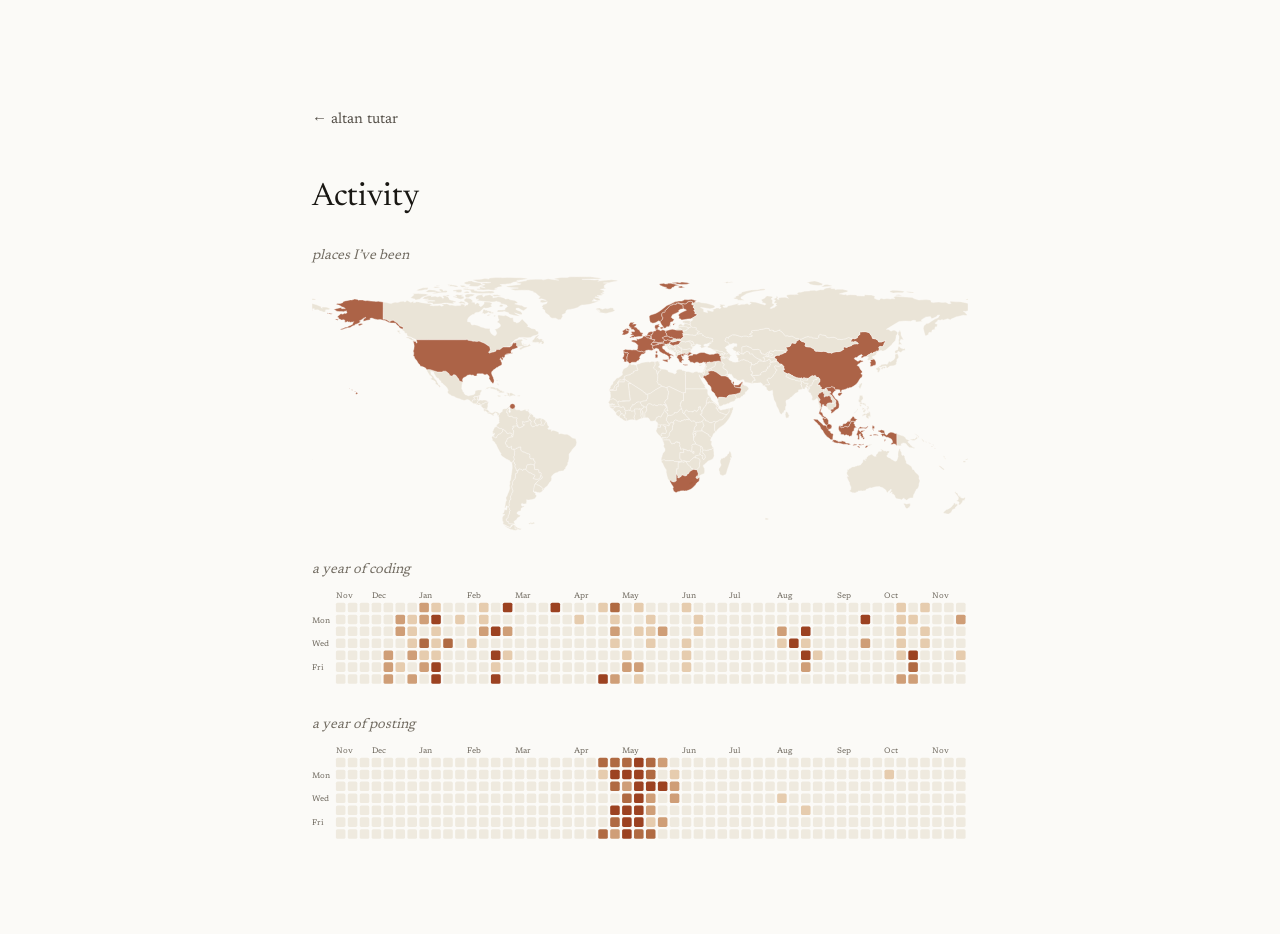
==== activity.html @ 2df8dd48 "Activity refresh" ====
<!doctype html>
<html lang="en">
  <head>
    <meta charset="utf-8" />
    <meta name="viewport" content="width=device-width, initial-scale=1" />

    <title>Activity — Altan Tutar</title>
    <meta name="description" content="Countries Altan Tutar has been to, and a year of coding and posting activity." />

    <link rel="canonical" href="https://altantutar.me/activity.html" />
    <link rel="icon" href="favicon.svg" type="image/svg+xml" />
    <link rel="stylesheet" href="style.css" />
  </head>

  <body>
    <nav class="tabs">
      <a class="home" href="index.html">&#8592; altan tutar</a>
    </nav>

    <h1 class="page-title">Activity</h1>

    <div class="group">
      <h2>places I&rsquo;ve been</h2>
      <!-- WIDGET:map -->
<div class="worldmap"><svg viewBox="0 0 1000 388.9" role="img" aria-label="World map, countries I have visited filled in"><path class="country" d="M670.0 134.3 672.9 135.4 675.0 135.0 675.5 133.7 677.7 133.3 679.3 132.5 679.9 130.2 682.2 129.7 682.6 128.7 683.9 129.5 684.8 129.6 686.3 129.6 688.4 130.2 689.3 130.5 691.3 129.6 692.2 130.1 693.1 128.9 694.8 128.9 695.5 127.4 696.7 126.4 698.2 127.1 697.9 127.9 698.7 128.0 698.5 130.4 699.6 131.3 700.5 130.7 701.8 130.4 703.5 129.2 705.4 129.4 708.3 129.4 708.8 130.2 707.2 130.5 705.7 131.0 702.6 131.3 699.6 131.9 698.0 133.1 698.6 134.3 698.9 135.7 697.5 136.9 697.7 137.9 696.9 138.9 694.3 138.8 695.3 140.7 693.6 141.4 692.4 143.1 692.5 144.7 691.5 145.5 690.4 145.2 688.3 145.6 688.0 146.4 685.9 146.4 684.4 148.0 684.3 150.3 680.7 151.5 678.8 151.2 676.5 151.5 673.7 151.9 669.1 150.5 671.6 148.0 671.4 146.2 669.3 145.7 669.1 143.9 668.2 141.7 669.3 140.2 668.1 139.8 668.9 137.8 670.0 134.3Z"></path><text class="label" x="6" y="381">Afghanistan</text><path class="country" d="M545.4 249.7 546.0 251.7 546.8 253.4 547.5 254.3 548.5 255.8 550.4 255.5 551.3 255.1 552.8 255.5 553.9 253.2 555.7 253.1 557.2 252.6 557.0 253.6 560.4 253.6 560.4 255.3 561.0 256.4 560.6 258.1 560.8 259.8 561.7 260.8 561.5 264.1 563.4 263.9 565.2 263.5 566.4 263.7 566.7 264.6 566.4 265.9 566.9 267.2 566.5 268.2 566.7 269.2 560.9 269.2 560.8 278.0 562.7 280.3 564.5 282.0 559.4 283.1 552.7 282.8 550.7 281.4 539.5 281.5 537.4 280.5 535.6 280.4 533.9 280.9 532.6 281.4 532.3 279.7 532.7 277.2 533.7 274.7 533.8 273.5 534.7 271.0 535.4 269.8 537.0 268.0 537.9 266.8 538.2 264.7 538.0 263.1 537.2 262.2 536.4 260.5 535.8 258.8 536.8 257.1 535.9 254.4 535.4 252.6 534.0 250.8 535.4 249.9 536.2 250.0 537.2 249.6 545.4 249.7ZM534.5 249.1 533.8 249.4 533.1 247.3 534.2 246.1 535.1 245.7 536.1 246.6 535.1 247.2 534.6 247.9 534.5 249.1Z"></path><text class="label" x="6" y="381">Angola</text><path class="country" d="M557.2 117.1 556.8 118.0 557.2 119.2 558.4 119.9 558.3 120.6 557.4 121.0 557.3 121.9 556.0 123.3 555.4 122.5 553.9 121.5 553.7 120.2 553.9 118.3 554.3 117.4 553.6 116.1 554.8 114.8 555.8 115.0 556.3 115.8 557.2 117.1Z"></path><text class="label" x="6" y="381">Albania</text><path class="country v" d="M643.3 166.0 646.0 166.2 648.3 166.3 650.0 166.3 651.9 164.5 654.0 162.7 655.8 161.0 656.3 161.9 656.7 164.1 655.2 164.1 655.0 165.9 654.2 166.9 654.2 168.0 653.4 169.1 653.4 170.3 644.4 169.4 643.4 166.6Z"></path><text class="label" x="6" y="381">United Arab Emirates</text><path class="country" d="M318.1 386.7 315.4 386.8 314.0 385.8 312.3 385.8 309.4 385.8 309.3 379.6 310.4 380.8 311.8 382.9 315.4 384.6 319.3 385.3 318.1 386.7ZM319.5 294.7 321.2 296.7 322.3 294.4 325.4 294.6 331.0 299.7 333.3 300.1 336.6 302.2 339.5 303.2 339.9 304.5 337.2 308.7 340.0 309.4 343.1 309.9 345.3 309.4 347.8 307.3 348.3 304.8 349.6 304.3 351.0 305.9 351.0 308.1 348.6 309.7 346.8 310.8 343.6 313.5 339.9 317.3 339.2 319.5 338.5 322.4 338.5 325.1 337.7 327.5 337.5 329.0 341.0 331.4 340.7 333.3 342.4 334.5 342.3 335.8 339.6 339.4 335.5 340.9 329.9 341.5 326.8 341.2 327.4 342.9 326.9 344.9 327.4 346.3 325.7 347.3 322.9 347.7 320.2 346.7 319.1 347.4 319.5 350.2 321.4 351.0 322.9 350.1 323.7 351.6 321.2 352.4 318.9 354.2 318.5 357.0 317.9 358.4 315.3 358.5 313.1 359.9 312.3 362.0 315.0 364.0 317.7 364.6 316.7 367.0 313.4 368.6 311.6 371.9 309.1 373.0 307.9 374.3 308.8 377.2 310.7 378.8 309.5 378.6 306.9 378.2 300.2 377.8 299.1 376.2 299.1 374.1 297.3 374.3 296.3 373.3 296.1 370.3 298.2 369.1 299.1 367.4 298.8 366.0 300.2 363.6 301.2 359.9 300.9 358.3 302.2 357.7 301.9 356.7 300.6 356.1 301.5 355.0 300.2 353.9 299.6 350.7 300.7 350.2 300.2 346.8 300.9 343.9 301.6 341.4 303.3 340.4 302.4 337.7 302.4 335.2 304.5 333.4 304.5 331.0 306.1 328.3 306.1 325.8 305.3 325.3 304.1 320.5 305.8 317.6 305.5 314.9 306.5 312.4 308.3 309.8 310.3 308.1 309.5 307.0 310.0 306.1 310.0 301.4 313.0 300.1 313.9 297.2 315.9 294.0 319.5 294.7Z"></path><text class="label" x="6" y="381">Argentina</text><path class="country" d="M621.1 119.2 624.9 118.8 625.5 119.5 626.6 120.0 627.5 121.6 626.7 122.5 627.9 123.3 629.1 123.7 629.2 125.6 628.2 125.7 627.0 124.1 625.8 123.7 625.0 122.9 623.3 122.2 621.3 121.5 621.5 120.2 621.1 119.2Z"></path><text class="label" x="6" y="381">Armenia</text><path class="country" d="M691.5 368.4 693.3 369.3 695.9 369.6 695.2 371.4 691.0 371.6 690.9 370.1 691.3 369.0Z"></path><text class="label" x="6" y="381">French Southern and Antarctic Lands</text><path class="country" d="M903.9 346.7 906.6 347.6 908.1 347.2 910.2 346.7 911.9 346.9 912.1 350.2 911.2 351.1 910.9 353.4 909.9 352.6 908.0 354.6 905.7 354.3 904.0 351.9 903.6 350.1 902.0 347.7 902.1 346.4 903.9 346.7ZM898.8 271.6 899.8 273.8 901.6 272.7 902.5 273.9 903.8 275.0 903.5 276.2 904.1 278.6 904.5 280.0 906.0 282.7 905.7 284.1 906.6 286.0 909.6 287.5 911.6 288.8 913.5 290.0 914.7 292.4 915.8 295.4 916.9 294.8 918.0 296.0 919.2 298.5 921.1 300.2 922.4 301.3 924.6 303.5 925.4 305.8 925.4 307.3 925.3 309.1 926.6 311.4 926.4 313.9 925.9 315.2 925.2 317.6 925.2 319.2 924.7 321.2 923.5 323.8 921.4 325.1 920.4 327.3 919.5 328.6 918.7 331.0 917.6 332.4 916.9 334.5 916.5 336.4 916.7 337.3 915.1 338.3 912.0 338.4 909.4 339.5 908.1 340.6 906.4 341.8 904.1 340.5 902.4 340.1 902.9 338.6 901.3 339.1 898.9 341.1 896.5 340.4 894.9 340.0 893.4 339.8 890.7 339.0 888.9 337.2 888.4 335.1 887.7 333.7 886.3 332.6 883.7 332.3 884.6 330.9 883.9 328.9 882.6 330.8 880.1 331.3 881.5 329.8 882.0 328.1 883.0 326.8 882.8 324.7 880.5 327.1 878.8 328.1 877.7 330.3 875.6 329.1 875.7 327.6 873.9 325.6 872.5 324.6 869.4 322.3 867.5 322.2 864.8 320.8 859.8 321.1 856.2 322.1 853.1 323.0 850.4 322.8 847.5 324.3 845.1 324.9 844.5 326.4 843.5 327.5 841.1 327.5 839.4 327.8 836.9 327.3 834.9 327.6 833.0 327.7 831.4 329.2 830.6 329.1 829.2 329.9 827.8 330.7 825.8 330.6 824.0 330.6 821.0 328.9 819.5 328.3 819.6 326.7 821.0 326.4 821.3 324.7 821.7 322.8 821.4 321.2 819.9 318.3 819.4 316.8 819.6 315.2 818.4 313.4 818.4 312.6 817.1 311.4 816.8 309.3 815.2 307.1 814.8 305.9 816.1 307.1 815.1 304.5 816.5 305.3 817.3 306.4 817.3 305.0 815.9 302.8 815.6 301.9 815.0 301.1 815.3 299.5 816.2 297.4 815.9 295.8 817.1 293.8 817.3 295.9 818.5 294.0 820.7 293.1 822.1 291.9 824.2 290.8 825.5 290.6 826.2 291.0 828.4 289.9 830.1 289.6 831.3 288.8 832.8 288.8 835.7 288.0 837.2 286.8 837.9 285.3 839.6 283.9 839.7 282.8 839.8 281.3 841.7 278.9 842.9 281.3 844.1 280.8 843.1 279.4 843.9 278.1 845.2 278.7 845.5 276.6 847.0 275.2 847.7 274.1 849.1 273.6 849.1 272.9 850.3 273.2 851.6 272.1 853.0 271.7 855.0 273.0 856.6 274.6 858.3 274.7 860.1 274.9 859.5 273.4 860.8 271.2 862.1 270.4 862.8 268.2 864.5 267.2 865.9 267.5 868.3 267.0 868.2 265.6 866.2 264.7 867.7 264.3 869.5 264.9 871.0 266.1 873.3 266.8 874.1 266.5 875.8 267.4 877.5 266.6 878.5 266.8 880.4 267.7 879.7 269.1 878.6 270.3 877.7 270.4 878.0 271.5 877.2 272.9 876.2 274.2 876.4 275.0 878.6 276.5 880.7 277.4 882.2 278.4 884.2 280.0 885.0 280.0 886.4 280.7 886.8 281.6 889.5 282.5 891.3 281.6 891.9 280.1 892.4 278.9 892.8 277.3 893.6 275.1 893.2 273.8 893.4 273.0 893.1 271.4 893.5 269.3 893.6 267.8 894.2 266.3 894.8 264.8 894.8 264.0 895.9 263.0 896.7 264.3 896.9 266.1 897.7 267.6 898.7 269.0 898.9 270.6 898.8 271.6Z"></path><text class="label" x="6" y="381">Australia</text><path class="country v" d="M547.2 99.7 547.0 100.8 545.4 100.8 545.0 103.2 542.0 103.7 540.6 104.4 538.4 104.1 534.4 103.4 533.8 102.5 531.0 102.9 529.0 103.1 527.6 103.0 526.3 102.5 526.7 101.3 527.5 101.2 528.9 101.9 529.3 101.2 531.7 101.3 533.7 100.8 535.1 100.9 535.9 101.5 535.8 99.2 536.8 98.8 537.8 97.6 539.8 98.5 541.4 97.3 542.4 97.1 544.5 98.0 545.8 97.8 547.1 98.3 547.2 99.7Z"></path><text class="label" x="6" y="381">Austria</text><path class="country" d="M625.0 122.9 625.8 123.7 627.1 123.7 628.2 125.7 626.3 125.4 624.9 124.1 624.4 123.0ZM631.6 118.8 632.8 119.0 633.3 118.3 635.0 117.2 636.4 118.7 637.8 120.6 639.1 120.8 640.0 121.5 637.7 121.7 637.2 123.9 636.7 124.9 635.7 125.5 635.8 126.9 633.4 125.6 634.3 124.2 633.5 123.4 632.5 123.6 629.2 125.6 629.1 123.7 627.9 123.3 626.7 122.5 627.5 121.6 626.0 120.7 625.5 119.5 624.9 118.8 627.7 119.1 629.2 119.3 628.2 117.4 628.9 117.1 629.7 117.2 631.6 118.8Z"></path><text class="label" x="6" y="381">Azerbaijan</text><path class="country" d="M581.5 245.8 581.3 242.5 580.6 241.2 582.3 241.4 583.2 239.9 584.6 240.0 584.8 241.1 585.4 242.7 583.7 244.7 582.6 245.7 581.5 245.8Z"></path><text class="label" x="6" y="381">Burundi</text><path class="country v" d="M509.2 90.7 511.2 90.9 513.8 90.3 515.6 91.6 517.1 92.2 516.8 94.1 516.1 94.2 515.8 95.8 513.3 94.5 511.9 94.7 510.0 93.4 508.7 92.3 507.4 92.2 507.0 91.3 509.2 90.7Z"></path><text class="label" x="6" y="381">Belgium</text><path class="country" d="M507.5 216.0 505.2 216.3 504.5 214.4 504.6 208.0 504.0 206.0 503.0 205.1 502.1 204.3 502.5 202.8 503.5 202.5 504.0 201.3 505.4 201.0 506.0 200.2 506.9 199.4 507.9 199.4 510.0 200.9 509.9 201.9 510.5 203.5 510.0 204.6 510.3 205.4 508.9 207.1 508.1 208.0 507.6 209.7 507.6 211.5 507.5 216.0Z"></path><text class="label" x="6" y="381">Benin</text><path class="country" d="M492.1 206.6 490.2 205.8 488.9 205.9 488.0 206.6 486.7 206.1 486.2 205.1 485.0 204.5 484.8 202.9 485.6 201.7 485.5 200.8 487.7 198.5 488.1 196.6 488.9 195.9 490.2 196.3 491.4 195.7 491.8 195.0 493.9 193.8 494.4 192.9 497.0 191.7 498.6 191.3 501.0 191.9 500.8 193.2 501.2 194.5 502.8 196.3 502.8 197.6 506.0 198.3 506.0 200.2 505.4 201.0 504.0 201.3 503.5 202.5 502.5 202.8 500.1 202.7 498.8 202.5 497.9 203.0 496.7 202.8 491.8 202.9 491.8 204.5 492.1 206.6Z"></path><text class="label" x="6" y="381">Burkina Faso</text><path class="country" d="M757.4 172.1 757.4 174.1 756.4 173.7 756.6 175.9 755.8 174.5 755.6 173.1 755.1 171.7 753.9 170.1 751.4 170.0 751.6 171.1 750.8 172.7 749.6 172.1 748.4 172.3 747.3 172.1 746.9 169.8 745.9 167.7 746.4 166.0 744.7 165.3 745.3 164.3 747.0 163.2 745.0 161.8 746.0 159.9 748.2 161.1 749.5 161.2 749.8 163.1 752.4 163.5 755.0 163.5 756.6 164.0 755.3 166.3 754.1 166.5 753.2 168.1 754.7 169.5 755.2 167.7 756.0 167.7 757.4 172.1Z"></path><text class="label" x="6" y="381">Bangladesh</text><path class="country" d="M562.9 110.5 563.7 111.6 564.8 111.4 566.9 111.8 571.0 112.0 572.4 111.3 575.7 110.6 577.7 111.6 579.3 111.9 577.9 113.1 576.9 115.1 577.8 116.6 575.4 116.3 572.5 117.2 572.5 118.5 570.0 118.8 568.0 117.8 565.8 118.6 563.8 118.5 563.6 116.7 562.2 115.8 562.3 115.1 562.8 114.2 563.9 113.3 562.5 112.1 562.3 111.1Z"></path><text class="label" x="6" y="381">Bulgaria</text><path class="country" d="M284.6 167.3 283.2 165.9 282.2 165.1 282.8 163.3 283.6 163.4 284.6 165.7 284.6 167.3ZM283.8 159.5 280.8 159.9 280.6 158.9 281.9 158.7 283.8 158.8 283.8 159.5ZM286.1 159.5 285.6 161.5 285.2 159.6 283.9 158.5 286.1 159.5Z"></path><text class="label" x="6" y="381">The Bahamas</text><path class="country" d="M552.8 108.7 553.8 108.7 553.1 109.9 554.4 111.0 554.0 112.3 552.9 112.7 552.0 113.3 551.6 114.9 549.1 113.8 548.0 112.7 547.0 112.0 545.7 111.0 545.1 110.1 543.8 108.8 544.3 107.7 545.3 108.3 547.2 107.7 549.6 108.1 551.5 108.1 552.8 108.7Z"></path><text class="label" x="6" y="381">Bosnia and Herzegovina</text><path class="country" d="M565.2 83.6 567.9 83.6 570.9 82.6 571.6 81.0 573.9 80.1 573.6 78.8 575.3 78.4 578.3 77.3 581.2 78.0 583.0 78.4 585.8 79.0 586.0 80.3 585.4 81.1 587.2 82.9 588.3 83.4 590.0 84.4 590.8 85.1 589.7 85.7 587.5 85.6 587.6 86.8 588.3 88.6 585.9 88.8 585.1 89.4 584.9 90.8 583.8 90.5 581.3 90.6 580.5 90.0 579.5 90.5 578.4 90.1 576.3 90.0 573.2 89.4 570.4 89.1 568.2 89.2 566.7 90.0 565.4 90.1 565.3 88.8 564.4 87.5 566.1 87.0 566.1 85.9 565.4 84.8 565.2 83.6Z"></path><text class="label" x="6" y="381">Belarus</text><path class="country" d="M252.4 183.9 253.2 183.7 254.2 182.0 255.3 182.4 255.2 183.1 254.8 184.3 254.7 185.8 254.6 187.4 254.0 188.2 253.0 189.2 252.1 189.2 252.4 186.1 252.4 183.9Z"></path><text class="label" x="6" y="381">Belize</text><path class="country" d="M325.4 294.6 322.3 294.4 321.2 296.7 319.5 294.7 315.9 294.0 313.6 296.5 311.6 296.9 310.5 293.0 309.0 289.9 309.9 287.2 308.4 286.1 308.1 284.1 306.7 282.2 308.4 279.2 307.3 276.8 307.9 275.9 307.4 274.9 308.5 273.5 308.5 271.1 308.7 269.2 309.3 268.2 306.9 263.8 308.9 264.0 310.4 263.9 311.0 263.1 313.4 262.0 314.9 260.9 318.5 260.5 318.2 262.5 318.6 263.6 318.3 265.5 321.3 268.0 324.5 268.4 325.5 269.5 327.4 270.0 328.6 270.8 330.3 270.8 331.9 271.6 332.1 273.2 332.6 274.0 332.6 275.2 331.8 275.3 332.9 278.5 338.2 278.6 337.8 280.2 338.1 281.3 339.6 282.1 340.3 283.8 339.8 286.0 339.0 287.2 339.3 288.8 338.4 289.4 338.4 288.5 335.8 287.1 333.2 287.1 328.4 287.9 327.0 290.3 327.0 291.8 325.9 295.1Z"></path><text class="label" x="6" y="381">Bolivia</text><path class="country" d="M339.9 317.3 343.6 313.5 346.8 310.8 348.6 309.7 351.0 308.1 351.0 305.9 349.6 304.3 348.3 304.8 348.8 303.2 349.2 301.6 349.2 300.1 348.2 299.6 347.1 300.0 346.1 299.9 345.8 298.8 345.5 296.3 345.0 295.4 343.1 294.7 342.0 295.2 339.1 294.7 339.2 290.9 338.4 289.4 339.3 288.8 339.0 287.2 339.8 286.0 340.3 283.8 339.6 282.1 338.1 281.3 337.8 280.2 338.2 278.6 332.9 278.5 331.8 275.3 332.6 275.2 332.6 274.0 332.1 273.2 331.9 271.6 330.3 270.8 328.6 270.8 327.4 270.0 325.5 269.5 324.5 268.4 321.3 268.0 318.3 265.5 318.6 263.6 318.2 262.5 318.5 260.5 314.9 260.9 313.4 262.0 311.0 263.1 310.4 263.9 308.9 264.0 306.9 263.8 305.3 264.2 304.0 263.9 304.2 259.7 301.9 261.3 299.5 261.3 298.4 259.8 296.6 259.6 297.2 258.4 295.6 256.7 294.5 254.2 295.2 253.7 295.2 252.6 296.9 251.8 296.6 250.3 297.3 249.3 297.5 248.0 300.7 246.1 303.0 245.6 305.9 245.3 307.1 237.7 307.2 236.5 306.7 234.9 305.5 233.9 305.5 231.8 307.1 231.4 307.7 230.6 306.1 230.3 306.1 228.6 311.5 228.6 312.4 227.7 313.2 228.6 313.7 230.2 315.8 231.3 317.9 231.1 318.5 230.3 320.5 229.6 321.7 229.2 322.0 228.0 324.0 227.2 321.5 226.4 321.1 224.7 321.2 222.8 320.0 222.1 322.5 222.2 324.7 222.9 325.5 222.2 327.5 221.8 330.6 220.7 331.7 219.7 331.3 218.9 332.7 218.8 333.0 220.6 334.0 221.1 334.6 222.3 333.8 223.3 333.4 225.7 334.1 227.1 334.3 228.4 336.0 229.7 337.4 229.8 338.6 229.2 339.8 228.7 340.7 227.9 342.3 228.2 344.5 228.3 344.2 227.2 344.5 226.4 345.6 226.6 347.0 226.3 348.5 226.9 349.8 227.5 350.6 226.7 351.6 227.6 352.9 227.4 354.0 226.4 354.9 224.3 356.5 221.8 357.5 221.7 358.1 223.2 359.7 228.1 361.2 228.5 361.3 230.4 359.2 232.7 360.0 233.6 364.9 234.0 365.0 236.8 367.2 235.0 370.6 236.0 375.3 237.7 376.6 239.3 376.2 240.8 379.4 240.0 384.8 241.4 388.9 241.3 393.1 243.6 396.6 246.7 398.7 247.5 401.1 247.6 402.1 248.5 403.1 252.1 403.5 253.7 402.4 258.3 401.0 260.1 397.1 264.0 395.3 267.1 393.3 269.6 391.8 271.7 392.0 276.9 391.2 281.1 390.9 283.0 390.0 284.1 389.6 287.8 386.7 291.4 386.3 294.3 384.0 295.5 383.4 297.1 380.3 297.1 376.0 298.2 374.0 299.4 370.9 300.3 367.6 302.5 365.3 305.2 364.9 307.3 365.3 308.8 364.8 311.6 364.2 313.0 362.3 314.5 359.2 319.4 356.7 321.6 354.8 322.9 353.6 325.6 351.7 327.1 351.0 325.6 352.2 324.3 350.6 322.4 348.4 320.8 345.6 319.0 344.5 319.1 341.7 317.0 339.9 317.3Z"></path><text class="label" x="6" y="381">Brazil</text><path class="country" d="M817.2 220.8 818.3 219.7 820.7 218.2 820.6 219.6 820.4 221.3 819.1 221.3 818.5 222.2 817.2 220.8Z"></path><text class="label" x="6" y="381">Brunei</text><path class="country" d="M754.7 156.2 755.8 157.1 755.6 158.8 753.4 158.9 751.0 158.7 749.3 159.1 746.8 158.1 748.5 155.4 750.0 154.7 752.0 155.4 753.5 155.4 754.7 156.2Z"></path><text class="label" x="6" y="381">Bhutan</text><path class="country" d="M571.2 284.8 572.7 286.9 575.8 290.0 577.0 290.3 577.0 291.3 577.8 293.0 580.0 293.5 581.8 294.7 577.8 296.8 575.3 298.8 574.4 300.7 573.6 301.7 572.1 301.9 571.6 303.3 571.3 304.1 569.5 304.8 567.3 304.6 565.9 303.9 564.8 303.5 563.4 304.2 562.7 305.5 561.4 306.3 560.0 307.6 558.0 307.9 557.4 306.9 557.7 305.2 556.0 302.6 555.3 302.1 555.3 294.0 558.0 293.9 558.1 284.0 560.2 284.0 564.4 283.0 565.5 284.1 567.3 283.0 568.1 283.0 569.7 282.4 571.2 284.8Z"></path><text class="label" x="6" y="381">Botswana</text><path class="country" d="M542.4 212.7 544.7 212.5 545.3 211.8 546.4 212.5 549.9 211.4 551.1 210.3 552.5 209.4 552.3 208.4 553.0 208.1 555.7 208.3 558.3 207.0 560.3 204.0 561.8 202.9 563.5 202.4 563.8 203.6 565.4 205.3 565.4 206.4 565.0 207.6 565.2 208.5 566.1 209.3 568.2 210.5 569.8 211.6 569.8 212.5 571.7 214.0 572.8 215.2 573.5 216.8 575.6 217.9 576.0 218.8 575.1 219.1 573.3 219.0 571.3 218.7 570.2 219.0 568.9 219.7 567.8 219.1 564.7 220.5 563.4 220.3 562.2 222.1 560.2 221.6 558.1 221.3 556.4 220.3 554.1 219.4 552.6 220.3 551.5 221.7 551.3 223.6 549.5 223.5 547.6 223.0 545.9 224.5 544.5 227.0 544.2 226.2 544.1 225.0 542.8 224.1 541.8 222.6 541.5 221.6 540.2 220.2 540.4 219.4 540.2 218.2 540.4 216.0 542.4 212.7Z"></path><text class="label" x="6" y="381">Central African Republic</text><path class="country" d="M323.2 104.0 325.2 104.4 327.7 104.3 326.4 105.5 325.3 105.6 321.8 104.5 321.1 103.5 322.2 102.7 323.2 104.0ZM328.3 96.9 327.0 97.0 323.4 96.1 320.8 94.8 321.7 94.6 325.4 95.3 328.2 96.4ZM156.9 98.6 155.5 99.0 151.0 97.7 150.1 96.7 147.6 95.8 147.1 95.0 144.3 94.5 143.2 92.9 146.4 92.9 148.1 93.3 150.7 93.6 151.6 94.6 153.0 95.9 155.8 97.1 156.9 98.6ZM344.1 92.5 342.2 95.0 344.0 94.0 345.9 94.6 344.9 95.6 347.4 96.4 348.7 95.7 351.5 96.5 350.6 98.6 352.5 98.1 352.9 99.6 353.8 101.3 352.6 103.7 351.3 103.8 349.5 103.3 350.1 101.0 349.3 100.7 346.1 103.1 344.5 103.0 346.4 101.7 343.7 101.0 340.8 101.2 335.4 101.1 334.9 100.3 336.7 99.3 335.5 98.5 337.8 96.9 340.7 92.5 342.4 90.9 344.8 89.9 346.1 90.0 345.6 90.8 344.1 92.5ZM131.4 83.2 134.0 83.0 133.2 86.2 135.6 88.4 134.5 88.4 132.8 87.1 131.8 85.8 130.4 85.0 129.9 83.7 130.1 82.9 131.4 83.2ZM279.8 60.7 278.7 62.1 277.5 61.9 276.8 61.1 278.0 60.0 279.1 60.1 279.8 60.7ZM272.5 59.1 269.3 60.7 267.3 60.6 266.7 59.9 268.7 58.6 272.6 58.6ZM263.4 51.0 264.0 52.2 265.4 51.7 267.0 52.5 270.0 53.4 273.2 54.3 273.5 55.6 275.5 55.4 277.5 56.3 275.0 57.2 270.7 56.5 269.1 55.3 266.4 56.8 262.4 58.2 261.5 56.6 257.7 56.8 260.1 55.5 260.5 53.3 261.4 50.7 263.4 51.0ZM289.3 46.8 286.1 46.9 285.5 45.6 286.6 44.0 289.2 43.6 291.3 44.4 291.4 45.6 289.3 46.8ZM234.3 41.4 232.6 42.3 228.8 41.5 226.6 41.8 222.8 40.6 225.2 39.7 227.2 38.5 230.1 39.3 231.8 39.8 232.6 40.3 234.3 41.4ZM248.5 40.3 248.5 43.1 252.2 40.9 255.5 42.7 254.7 44.8 257.4 46.7 260.3 44.7 262.3 42.3 262.4 39.2 266.4 39.4 270.5 39.8 274.2 41.2 274.4 42.6 272.3 44.1 274.3 45.6 273.9 46.9 268.5 48.9 264.6 49.3 261.8 48.5 260.9 49.8 258.2 52.2 257.4 53.4 254.2 55.3 250.2 55.5 248.0 56.6 247.9 58.4 244.6 58.8 241.2 61.0 238.2 64.2 237.1 66.4 237.0 69.6 241.1 70.1 242.3 72.7 243.6 74.8 247.5 74.2 252.7 75.4 255.4 76.5 257.4 77.8 260.9 78.5 263.9 79.7 268.4 79.9 271.5 80.1 271.0 82.6 271.9 85.3 273.9 88.5 278.0 91.1 280.2 90.2 281.7 87.3 280.2 82.9 278.3 81.5 282.7 80.2 285.8 78.2 287.4 76.3 287.2 74.4 285.3 72.1 281.9 70.0 285.2 67.1 284.0 64.6 283.0 60.2 285.0 59.6 289.7 60.3 292.6 60.6 294.9 59.9 297.5 60.8 300.9 62.4 301.7 63.5 306.7 63.7 306.6 66.1 307.5 69.6 310.1 70.0 312.1 71.6 316.1 70.1 318.8 67.0 320.6 65.7 322.8 68.2 326.4 71.8 329.5 75.1 328.3 76.8 332.0 78.4 334.5 80.0 339.0 80.7 340.7 81.6 341.8 83.9 344.0 84.3 345.1 85.4 345.3 88.5 343.3 89.5 341.3 90.5 336.7 91.5 333.2 93.8 328.5 94.2 322.6 93.6 318.4 93.6 315.6 93.8 313.2 95.8 309.7 97.0 305.7 100.7 302.5 103.3 304.8 102.8 309.3 99.2 315.1 96.9 319.3 96.6 321.7 97.9 319.1 99.8 320.0 102.8 320.9 104.9 324.5 106.3 329.1 105.9 331.9 102.8 332.1 104.8 333.9 105.8 330.4 107.6 324.3 109.3 321.5 110.4 318.4 112.4 316.3 112.2 316.2 109.8 321.0 107.5 316.6 107.6 313.5 108.0 311.7 106.4 311.7 102.6 310.5 101.8 308.6 102.3 307.7 101.5 305.6 103.6 304.7 105.8 303.7 107.1 302.5 107.5 301.7 107.6 296.3 108.3 292.0 108.3 290.8 108.8 287.8 110.8 286.6 112.1 284.1 112.1 281.3 112.2 280.1 112.6 280.8 114.0 277.1 115.7 274.2 116.1 271.0 117.6 269.4 117.1 269.7 115.5 271.0 113.9 271.8 112.3 271.3 109.9 270.7 107.4 267.8 106.1 267.7 105.2 267.0 105.2 266.3 104.1 265.0 104.3 264.2 103.1 262.1 102.2 259.8 101.2 257.1 100.2 254.5 99.2 252.0 99.9 251.1 100.0 247.7 99.3 245.4 99.6 242.8 98.8 239.9 98.3 238.0 98.1 237.1 97.7 236.6 96.1 235.7 96.2 235.7 97.2 229.9 97.2 220.4 97.2 211.0 97.2 202.6 97.2 194.3 97.2 186.1 97.2 177.6 97.2 174.9 97.2 166.7 97.2 158.8 97.2 153.0 94.5 151.0 93.3 146.0 92.1 144.5 89.7 144.9 88.0 141.3 86.8 140.8 84.6 137.5 82.5 137.4 81.1 138.9 79.8 138.9 78.0 134.1 76.2 131.3 73.1 129.6 71.1 127.0 69.8 125.2 68.7 123.7 67.3 120.9 68.2 118.2 69.7 115.7 67.9 113.8 66.7 111.1 65.9 108.3 65.8 108.4 50.0 108.4 39.7 113.6 40.4 117.9 41.7 120.8 42.0 123.3 40.8 126.6 39.9 130.8 40.3 134.9 39.0 139.5 38.4 141.4 39.5 143.4 38.9 144.1 37.5 146.0 37.8 150.7 40.3 154.4 38.4 154.8 40.6 158.2 40.1 159.2 39.3 162.6 39.5 166.8 40.6 173.3 41.6 177.1 42.1 179.9 41.9 183.6 43.3 179.7 44.7 184.7 45.3 192.2 45.0 194.6 44.5 197.6 46.2 200.6 44.8 197.7 43.6 199.5 42.6 202.9 42.5 205.1 42.2 207.4 42.9 210.2 44.4 213.3 44.2 218.2 45.4 222.5 45.0 226.5 45.1 226.2 43.3 228.7 42.8 233.0 43.8 233.0 46.4 234.8 44.2 237.0 44.3 238.2 41.5 235.3 39.8 232.0 38.6 232.2 35.6 235.5 33.6 239.2 34.0 242.0 35.2 245.8 38.4 243.3 39.7 248.5 40.3ZM182.9 30.2 181.5 31.5 187.7 30.7 191.5 32.1 194.7 30.7 197.2 31.6 199.5 34.3 200.9 33.2 198.9 30.3 201.3 29.9 204.1 30.3 207.2 31.5 209.0 34.2 209.8 36.1 214.5 37.5 219.5 38.8 219.2 40.0 214.6 40.3 216.4 41.3 215.5 42.4 210.4 41.9 205.7 41.2 202.4 41.3 197.2 42.3 190.2 42.7 185.2 43.0 183.7 41.6 179.9 40.9 177.5 41.2 174.1 39.0 175.9 38.7 180.2 38.2 184.1 38.4 187.7 37.9 182.4 37.2 176.4 37.4 172.5 37.4 171.0 36.4 177.5 35.3 173.2 35.3 168.3 34.6 170.7 32.5 172.6 31.4 180.0 29.7 182.9 30.2ZM209.7 29.4 207.3 31.2 202.9 29.3 203.9 28.9 207.6 28.8 209.7 29.4ZM287.9 30.3 288.2 31.0 285.2 31.0 282.2 30.9 279.2 31.3 278.4 31.1 275.3 29.6 275.5 28.6 276.8 28.4 283.2 28.7 287.9 30.3ZM259.5 30.1 261.7 31.9 264.3 29.6 271.3 28.5 276.1 31.3 275.7 33.2 281.2 32.4 283.8 31.3 290.0 32.7 293.8 34.0 294.2 35.2 299.3 34.6 302.2 36.3 308.9 37.4 311.3 38.6 314.0 41.2 308.9 42.4 315.4 44.3 319.8 44.9 323.8 47.4 328.2 47.6 327.3 49.6 322.4 52.8 319.0 51.6 314.7 48.9 311.1 49.3 310.7 50.9 313.6 52.5 317.4 53.8 318.6 54.5 320.4 57.2 319.4 59.2 315.9 58.5 308.9 56.3 312.9 58.7 315.8 60.3 316.2 61.3 308.7 60.2 302.7 58.6 299.3 57.2 300.3 56.4 296.2 55.0 292.1 53.7 292.2 54.5 284.1 54.9 281.8 54.0 283.6 51.9 288.8 51.9 294.6 51.5 293.6 50.5 294.6 49.1 298.2 46.4 297.4 45.2 296.4 44.3 292.1 42.9 286.5 42.0 288.3 41.3 285.3 39.5 282.9 39.4 280.7 38.4 279.2 39.2 274.2 39.6 264.0 39.0 258.2 38.2 253.7 37.7 251.4 36.8 254.3 35.5 250.3 35.5 249.4 32.7 251.6 30.2 254.4 29.1 261.6 28.3 259.5 30.1ZM221.2 28.2 224.5 28.8 229.5 28.4 230.2 29.3 227.6 30.6 231.8 31.8 231.3 34.3 226.8 35.4 224.1 35.1 222.2 34.1 215.3 31.9 215.3 31.0 221.0 31.4 217.9 29.6 221.2 28.2ZM241.1 31.2 238.1 33.3 235.0 33.2 233.2 30.7 233.3 29.3 234.7 28.2 237.5 27.4 243.3 27.5 248.6 28.2 244.4 30.7 241.1 31.2ZM165.4 35.0 158.1 36.4 156.6 35.2 150.2 33.7 151.4 32.5 153.3 30.5 155.7 28.7 153.0 27.0 162.4 26.5 166.4 27.1 173.5 27.3 176.2 28.1 179.1 29.2 175.6 29.9 168.8 31.9 165.4 33.8 165.4 35.0ZM240.0 25.1 238.5 26.1 234.4 25.9 231.1 25.2 232.5 24.0 236.5 23.2 239.0 24.2 240.0 25.1ZM226.4 20.2 228.5 21.5 228.6 22.9 227.3 25.0 222.8 25.3 219.8 24.8 219.8 23.2 215.3 23.4 215.1 21.3 218.1 21.4 222.3 20.4 226.2 20.6ZM199.4 21.7 200.5 22.7 203.0 22.2 205.9 22.3 206.4 23.7 204.7 25.0 195.3 25.4 188.3 26.6 184.0 26.7 183.7 25.8 189.5 24.5 176.9 24.9 173.0 24.4 176.8 21.7 179.4 20.9 187.2 21.8 192.2 23.5 197.0 23.7 193.1 21.0 195.6 20.0 198.5 20.3 199.4 21.7ZM237.0 19.2 240.1 20.1 245.5 20.1 247.9 21.0 247.3 22.0 250.5 22.6 252.3 23.3 256.0 23.4 260.1 23.7 264.5 23.1 270.1 22.8 274.6 23.0 277.6 24.1 278.2 25.2 276.5 26.0 272.4 26.5 268.8 26.2 260.8 26.6 255.1 26.7 250.7 26.3 243.3 25.5 242.3 23.9 242.0 22.5 239.2 21.3 233.4 21.0 230.2 20.1 231.3 19.0 237.0 19.2ZM177.2 17.7 176.8 19.8 174.7 20.8 172.1 20.9 166.9 22.1 162.5 22.5 158.7 21.9 163.5 19.8 169.2 18.0 173.4 18.1 177.2 17.7ZM239.3 18.0 238.1 18.1 232.9 17.9 232.1 17.1 237.7 17.2 239.7 17.7ZM193.9 17.5 188.7 18.3 184.6 17.4 186.9 16.5 190.9 16.2 194.8 16.7 193.9 17.5ZM195.4 15.0 192.0 15.5 187.4 15.5 190.3 14.3 191.8 14.4 195.4 15.0ZM233.8 16.5 229.7 17.1 227.4 16.4 226.2 15.4 226.0 14.2 229.6 14.4 231.2 14.5 234.6 15.5 233.8 16.5ZM222.1 15.8 223.1 16.9 218.6 16.6 214.0 15.7 207.8 15.6 210.5 14.8 207.2 14.1 207.0 13.1 212.4 13.4 219.9 14.4 222.1 15.8ZM258.3 12.1 261.6 13.0 257.8 13.8 252.7 15.9 247.8 16.1 242.0 15.7 239.0 14.6 239.1 13.6 241.3 12.8 236.2 12.9 233.1 11.9 231.4 10.7 233.3 9.4 235.2 8.6 238.1 8.4 236.8 7.8 243.3 7.6 246.9 9.1 251.5 9.7 256.1 10.2 258.3 12.1ZM309.7 2.5 317.1 2.7 323.1 3.1 328.2 3.8 328.1 4.6 321.3 5.8 314.6 6.3 312.1 6.9 318.1 6.9 311.6 8.6 307.0 9.4 302.3 11.7 296.5 12.1 294.8 12.7 286.4 13.0 290.2 13.3 288.3 13.8 290.6 15.2 287.9 16.2 283.6 16.9 282.3 18.0 278.4 18.9 283.6 19.4 276.2 21.7 269.0 21.0 260.8 21.4 256.7 21.1 251.4 20.9 251.1 19.6 256.2 18.9 254.8 16.9 256.5 16.7 264.0 17.9 260.2 16.2 255.7 15.6 257.9 14.6 262.8 13.9 263.6 12.9 259.7 11.8 258.5 10.4 266.1 10.5 268.3 10.8 272.6 9.8 266.4 9.5 256.7 9.7 251.8 8.7 249.4 7.6 246.2 6.8 245.6 5.8 249.7 5.3 253.0 5.2 258.4 4.8 262.5 3.7 265.9 3.9 268.9 4.7 271.1 3.2 274.7 2.7 279.7 2.4 288.2 2.3 289.7 2.6 297.7 2.1 303.7 2.3 309.7 2.5Z"></path><text class="label" x="6" y="381">Canada</text><path class="country v" d="M526.7 101.3 526.3 102.5 527.6 103.0 529.0 103.1 528.8 104.2 527.6 104.7 525.5 104.3 524.9 105.5 523.6 105.5 521.5 106.0 520.2 106.2 519.0 105.6 518.1 104.4 516.7 104.8 516.8 103.5 518.8 102.0 518.7 101.3 520.0 101.5 520.7 101.1 523.1 101.1 526.7 101.3Z"></path><text class="label" x="6" y="381">Switzerland</text><path class="country" d="M309.3 379.6 309.4 385.8 312.3 385.8 314.0 385.8 313.1 387.0 310.7 387.8 309.3 387.7 307.7 387.5 305.7 386.7 302.8 386.3 299.3 384.7 296.4 383.2 292.6 380.1 294.9 380.7 298.8 382.6 302.5 383.6 303.9 382.3 304.8 380.4 307.4 379.2 309.3 379.6ZM310.5 293.0 311.6 296.9 313.6 296.5 313.0 300.1 310.0 301.4 310.0 306.1 309.5 307.0 310.3 308.1 308.3 309.8 306.5 312.4 305.5 314.9 305.8 317.6 304.1 320.5 305.3 325.3 306.1 325.8 306.1 328.3 304.5 331.0 304.5 333.4 302.4 335.2 302.4 337.7 303.3 340.4 301.6 341.4 300.9 343.9 300.2 346.8 300.7 350.2 299.6 350.7 300.2 353.9 301.5 355.0 300.6 356.1 301.9 356.7 302.2 357.7 300.9 358.3 301.2 359.9 300.2 363.6 298.8 366.0 299.1 367.4 298.2 369.1 296.1 370.3 296.3 373.3 297.3 374.3 299.1 374.1 299.1 376.2 300.2 377.8 306.9 378.2 309.5 378.6 307.1 378.6 305.7 379.3 303.2 380.3 302.8 382.9 301.6 382.9 298.5 382.0 295.3 380.1 291.8 378.5 290.9 376.8 291.7 375.1 290.3 373.3 290.0 368.5 291.2 365.9 294.1 363.7 289.9 362.9 292.5 360.5 293.5 355.9 296.6 356.8 298.0 351.1 296.1 350.3 295.3 353.8 293.5 353.4 294.4 349.4 295.3 344.3 296.6 342.4 295.8 339.7 295.6 336.6 296.8 336.5 298.5 332.0 300.4 327.5 301.6 323.4 300.9 319.2 301.7 316.9 301.4 313.5 303.0 310.1 303.5 304.7 304.4 299.0 305.3 292.8 305.1 288.2 304.5 284.3 305.9 283.6 306.7 282.2 308.1 284.1 308.4 286.1 309.9 287.2 309.0 289.9 310.5 293.0Z"></path><text class="label" x="6" y="381">Chile</text><path class="country v" d="M806.5 181.5 804.1 182.8 801.8 181.9 801.7 179.5 803.1 178.3 806.1 177.5 807.7 177.6 808.4 178.6 807.1 179.8 806.5 181.5ZM854.6 95.1 859.4 96.0 862.7 98.0 863.9 100.6 868.1 100.6 870.5 99.5 875.1 98.7 873.6 101.2 872.5 102.2 871.6 105.2 869.7 107.9 866.3 107.4 864.0 108.4 864.7 110.8 864.3 114.1 862.9 114.2 862.9 115.6 861.1 113.9 860.0 115.5 855.7 116.7 856.1 118.2 853.7 118.1 852.4 117.2 850.5 119.1 847.4 120.6 845.2 122.4 841.3 123.2 839.3 124.5 836.3 125.3 837.7 124.0 837.2 122.9 839.4 121.1 837.9 119.6 835.5 120.6 832.3 122.5 830.6 124.3 827.9 124.4 826.5 125.7 827.9 127.6 830.2 128.1 830.3 129.3 832.5 130.1 835.6 128.1 838.1 129.2 839.9 129.3 840.3 130.8 836.4 131.5 835.1 133.0 832.4 134.4 831.0 136.4 834.0 137.9 835.1 140.6 836.7 143.2 838.6 145.3 838.6 147.4 836.8 148.1 837.5 149.6 839.1 150.5 838.7 152.7 838.0 154.9 836.5 155.2 834.4 158.2 832.2 161.8 829.6 165.2 825.8 167.7 821.9 170.1 818.8 170.4 817.1 171.6 816.1 170.7 814.6 172.1 810.7 173.5 807.7 173.9 806.8 176.8 805.2 177.0 804.5 175.0 805.2 173.9 801.5 173.0 800.1 173.5 797.3 172.7 796.0 171.6 796.5 170.0 793.9 169.5 792.6 168.5 790.2 170.0 787.5 170.3 785.3 170.3 783.8 170.9 782.4 171.3 782.8 174.5 781.3 174.4 781.0 172.6 778.9 173.5 777.7 172.9 775.7 171.9 776.5 169.6 774.7 169.1 774.1 166.5 771.1 167.0 771.5 163.7 774.1 161.3 774.2 159.1 774.1 156.9 772.9 156.3 772.0 154.6 770.4 154.8 767.4 154.4 768.3 153.3 767.0 151.5 765.0 152.7 762.7 152.0 759.5 153.8 757.0 155.8 754.7 156.2 753.5 155.4 752.0 155.4 750.0 154.7 748.5 155.4 746.7 157.5 746.5 155.3 744.8 155.9 741.5 155.6 738.4 155.0 736.1 153.8 734.0 153.2 733.1 151.9 731.5 151.5 728.7 149.7 726.5 148.8 725.3 149.5 721.4 147.6 718.7 145.8 717.9 142.7 719.9 143.1 720.0 141.7 718.9 140.3 719.2 138.0 716.2 134.7 711.6 133.6 710.8 131.5 708.8 130.2 708.3 129.4 707.9 127.8 708.0 126.7 706.3 126.1 705.4 126.4 704.7 123.8 705.4 123.2 707.7 121.2 709.6 120.7 712.6 121.0 713.6 119.3 717.2 118.9 718.2 117.8 722.6 116.3 722.7 114.1 724.6 113.4 722.1 108.6 727.6 107.5 729.1 106.8 731.1 101.9 736.6 102.8 738.1 101.5 738.2 98.7 740.6 98.5 742.7 96.6 743.8 96.4 744.5 98.3 746.8 99.8 750.8 100.9 752.7 103.1 751.6 106.3 752.6 107.5 755.9 108.0 759.7 108.4 763.0 110.1 764.7 110.4 766.0 113.0 767.6 114.7 770.7 114.6 776.4 115.2 780.1 114.8 782.9 115.2 787.0 116.9 790.3 116.9 791.6 117.8 794.8 116.3 799.3 115.3 803.5 115.2 806.7 114.2 808.7 112.8 810.6 111.8 810.2 110.9 809.3 109.8 810.8 108.1 812.3 108.3 815.2 108.9 817.9 107.4 822.2 106.3 824.2 104.5 826.2 103.7 830.2 103.3 832.4 103.6 832.7 102.6 830.2 100.7 828.0 99.8 825.8 100.8 823.1 100.4 821.5 100.8 820.8 99.6 822.8 96.9 824.1 94.8 827.4 95.8 831.4 94.1 831.3 92.8 833.8 89.9 835.4 89.0 835.3 87.5 833.8 86.8 836.1 85.4 839.6 84.9 843.3 84.8 847.4 85.7 849.9 86.7 851.6 89.5 852.6 90.7 853.6 92.4 854.6 95.1Z"></path><text class="label" x="6" y="381">China</text><path class="country" d="M492.1 219.5 490.8 219.5 488.9 219.0 487.1 219.0 483.8 219.5 481.9 220.3 479.1 221.3 478.8 218.9 479.0 217.5 477.8 216.3 476.9 216.1 476.1 215.4 476.7 214.1 476.4 212.8 476.6 212.0 477.2 210.8 477.2 209.9 478.2 209.5 477.6 207.3 476.9 206.1 477.1 205.2 478.1 204.7 478.8 205.2 481.0 205.2 481.5 204.4 482.8 204.1 483.2 205.3 485.0 204.5 486.2 205.1 486.7 206.1 488.0 206.6 488.9 205.9 490.2 205.8 492.1 206.6 492.9 210.5 491.7 212.8 491.0 216.0 492.2 218.4 492.1 219.5Z"></path><text class="label" x="6" y="381">Ivory Coast</text><path class="country" d="M536.3 227.0 534.3 227.2 532.6 226.9 531.3 227.1 526.8 227.0 527.2 224.8 526.1 223.0 524.9 222.5 524.3 221.3 523.6 220.9 523.6 220.1 524.3 218.1 525.6 215.4 526.5 215.4 528.1 213.8 529.2 213.7 530.7 214.9 532.6 213.9 532.9 212.8 533.5 211.7 533.9 210.3 535.4 209.1 536.0 207.2 537.0 205.1 537.7 203.3 540.0 201.2 540.2 200.3 539.4 198.7 539.5 197.8 540.3 197.6 541.4 199.4 541.6 201.2 541.5 203.1 543.0 205.6 541.4 205.6 540.6 205.8 539.4 205.5 538.8 206.8 540.4 208.4 541.6 208.9 542.0 210.1 542.9 212.0 542.4 212.7 541.0 215.5 540.2 218.2 540.4 219.4 540.2 220.2 541.5 221.6 541.8 222.6 542.8 224.1 544.1 225.0 544.2 226.2 544.5 227.0 544.3 228.5 542.1 227.9 539.8 227.2 536.3 227.0Z"></path><text class="label" x="6" y="381">Cameroon</text><path class="country" d="M585.6 223.6 585.5 226.8 586.6 227.2 585.7 228.2 584.6 228.9 583.6 230.4 583.0 231.7 582.8 233.9 582.2 235.0 582.2 237.1 581.4 237.8 581.3 239.5 580.6 241.2 581.3 242.5 581.5 245.8 582.0 248.4 581.7 249.8 582.3 251.5 583.9 253.0 585.4 256.5 584.3 256.2 580.6 256.7 579.8 257.0 579.0 258.8 579.6 260.0 579.2 263.3 578.8 266.1 579.6 266.6 581.5 267.7 582.3 267.2 582.5 270.2 580.4 270.1 579.2 268.6 578.2 267.4 576.1 267.0 575.5 265.6 573.8 266.5 571.5 266.1 570.6 264.8 568.8 264.6 567.5 264.6 567.4 263.8 566.4 263.7 565.2 263.5 563.4 263.9 562.2 263.9 561.7 260.8 560.8 259.8 560.6 258.1 561.0 256.4 560.4 255.3 560.4 253.6 557.0 253.6 557.2 252.6 555.8 252.6 553.9 253.2 553.2 254.8 551.3 255.1 550.4 255.5 548.5 255.8 547.5 254.3 546.8 253.4 546.0 251.7 545.4 249.7 537.2 249.6 536.2 250.0 535.4 249.9 534.2 250.3 533.8 249.4 534.5 249.1 534.6 247.9 535.1 247.2 536.1 246.6 536.8 246.9 537.8 245.8 539.3 245.9 539.5 246.7 540.5 247.1 542.1 245.4 543.8 244.0 544.5 243.2 544.4 240.9 545.6 238.2 546.8 236.7 548.7 235.4 549.0 234.5 549.1 233.5 549.5 232.5 549.4 231.0 549.7 228.5 550.3 226.8 551.1 225.3 551.3 223.6 551.5 221.7 552.6 220.3 554.1 219.4 556.4 220.3 558.1 221.3 560.2 221.6 562.2 222.1 563.1 220.5 564.7 220.5 567.8 219.1 568.9 219.7 569.8 219.7 571.3 218.7 573.3 219.0 575.1 219.1 576.0 218.8 577.7 221.1 579.0 221.4 579.7 221.0 581.0 221.1 582.5 220.6 583.2 221.7 585.6 223.6Z"></path><text class="label" x="6" y="381">Democratic Republic of the Congo</text><path class="country" d="M536.1 246.6 535.1 245.7 534.2 246.1 533.1 247.3 530.8 244.4 532.9 242.9 531.9 241.0 532.8 240.3 534.7 240.0 534.9 238.8 536.4 240.1 538.9 240.2 539.7 238.9 540.1 237.0 539.8 234.9 538.5 233.2 539.7 230.0 536.9 229.7 536.1 228.3 536.3 227.0 539.8 227.2 542.1 227.9 544.3 228.5 544.5 227.0 545.9 224.5 547.6 223.0 549.5 223.5 551.3 223.6 551.1 225.3 550.3 226.8 549.7 228.5 549.4 231.0 549.5 232.5 549.1 233.5 549.0 234.5 548.7 235.4 546.8 236.7 545.6 238.2 544.4 240.9 544.5 243.2 543.8 244.0 542.1 245.4 540.5 247.1 539.5 246.7 539.3 245.9 537.8 245.8 536.8 246.9 536.1 246.6Z"></path><text class="label" x="6" y="381">Republic of the Congo</text><path class="country" d="M290.6 233.8 289.4 233.1 288.1 232.2 287.3 232.6 284.9 232.2 284.3 231.0 281.0 229.5 280.6 228.6 281.6 228.4 281.5 227.0 282.1 226.0 283.5 225.8 284.7 224.1 285.8 222.6 284.7 222.0 285.3 220.4 284.6 217.8 285.2 217.1 284.8 214.8 283.7 213.3 284.0 211.9 284.9 212.1 285.4 211.3 284.8 209.7 286.6 209.3 288.6 207.4 289.8 207.1 289.8 206.2 290.3 203.8 291.9 202.6 293.7 202.5 296.1 202.2 298.3 200.8 299.3 200.1 300.7 198.8 301.7 199.0 302.4 199.7 301.9 200.6 300.1 201.1 299.4 202.5 298.3 203.3 297.5 204.3 297.1 206.3 296.4 207.9 297.8 208.1 298.2 209.4 299.0 211.1 298.7 212.1 299.4 212.9 300.1 213.9 303.7 213.7 305.3 214.0 307.3 216.4 308.4 216.1 310.4 216.2 312.0 215.9 312.9 216.4 312.4 217.9 311.8 218.8 311.6 220.8 312.2 222.7 313.0 223.5 311.6 225.5 312.6 226.1 313.4 227.1 314.2 229.9 313.2 228.6 312.4 227.7 311.5 228.6 306.1 228.6 306.1 230.3 307.7 230.6 307.6 231.7 305.5 231.8 305.5 233.9 306.7 234.9 307.2 236.5 307.1 237.7 305.9 245.3 304.5 243.8 303.6 243.7 305.4 240.9 303.3 239.6 301.6 239.8 300.6 239.4 299.1 240.1 297.0 239.8 295.4 236.8 294.1 236.1 293.2 234.8 291.4 233.5 290.6 233.8Z"></path><text class="label" x="6" y="381">Colombia</text><path class="country" d="M269.5 210.5 268.0 209.9 267.8 208.8 266.9 207.5 265.8 207.0 264.9 206.6 264.7 205.8 264.0 205.3 264.1 206.1 262.9 206.0 262.1 205.7 261.7 204.3 262.1 203.5 261.3 203.1 262.3 202.2 264.2 202.9 265.7 202.8 267.0 203.5 268.3 204.5 269.4 205.6 270.7 206.8 269.6 207.0 269.6 208.1 269.8 208.9 269.7 209.9Z"></path><text class="label" x="6" y="381">Costa Rica</text><path class="country" d="M271.5 168.9 273.9 169.1 276.1 169.2 278.7 170.1 279.8 171.1 282.4 170.8 283.4 171.5 285.7 173.2 287.4 174.4 288.3 174.4 290.0 175.0 289.8 175.7 291.9 175.9 293.9 177.0 291.8 178.0 289.9 178.1 288.0 177.9 284.0 178.2 285.9 176.6 284.7 175.9 283.0 175.7 282.0 174.9 281.3 173.3 279.8 173.5 277.2 172.7 276.3 172.1 272.7 171.7 271.8 171.2 272.8 170.5 270.1 170.3 268.1 171.8 266.9 171.8 265.1 172.8 264.0 172.5 265.4 171.7 266.0 170.7 267.3 170.0 268.7 169.5 270.8 169.2Z"></path><text class="label" x="6" y="381">Cuba</text><path class="country" d="M590.9 135.7 593.5 135.1 596.0 134.2 594.2 135.4 593.1 136.0 592.2 135.6 591.4 135.9Z"></path><text class="label" x="6" y="381">Northern Cyprus</text><path class="country" d="M594.4 136.0 591.6 137.3 590.3 136.9 589.6 135.8 590.9 135.7 592.2 135.6 592.9 135.8 594.1 135.9Z"></path><text class="label" x="6" y="381">Cyprus</text><path class="country v" d="M547.1 98.3 545.8 97.8 544.5 98.0 542.4 97.1 541.4 97.3 539.8 98.5 537.8 97.6 536.2 96.4 534.8 95.7 534.5 94.5 534.0 93.7 536.0 93.1 537.1 92.4 539.0 91.9 540.5 91.7 541.7 91.4 543.0 92.3 545.1 92.5 544.9 93.3 546.4 93.8 546.9 93.1 548.8 93.4 549.0 94.3 551.1 94.5 552.4 95.8 551.5 95.8 550.5 96.5 549.8 97.2 548.7 97.8 547.5 97.7Z"></path><text class="label" x="6" y="381">Czech Republic</text><path class="country v" d="M527.6 80.6 527.6 81.7 530.4 82.3 530.4 83.3 533.2 82.8 534.8 82.0 537.9 83.1 539.2 84.0 539.9 85.4 539.1 86.2 540.1 87.2 540.8 88.6 540.6 89.6 541.7 91.4 540.5 91.7 539.7 91.3 537.1 92.4 536.0 93.1 534.0 93.7 534.5 94.5 534.8 95.7 536.2 96.4 537.8 97.6 536.8 98.8 535.8 99.2 536.2 101.0 535.1 100.9 533.7 100.8 531.7 101.3 529.3 101.2 528.9 101.9 527.5 101.2 526.7 101.3 523.7 100.5 520.7 101.1 521.1 99.1 522.5 97.2 518.5 96.7 517.2 95.9 517.3 94.7 517.1 92.2 516.6 89.3 518.3 89.3 519.0 88.3 519.7 85.7 519.2 84.8 522.0 84.0 524.4 83.3 523.8 82.2 523.7 80.7 525.8 81.0 527.6 80.6Z"></path><text class="label" x="6" y="381">Germany</text><path class="country" d="M619.7 198.1 620.3 198.9 620.2 200.1 618.7 200.7 619.8 201.5 618.8 203.0 617.5 202.7 616.0 202.6 615.9 201.8 615.7 201.0 616.7 199.7 617.6 198.5 618.8 198.7 619.7 198.1Z"></path><text class="label" x="6" y="381">Djibouti</text><path class="country v" d="M535.3 78.9 533.6 81.1 530.7 79.5 530.3 78.4 534.4 77.5 535.3 78.9ZM530.3 76.5 529.6 77.6 528.8 77.3 526.8 79.3 527.6 80.6 525.8 81.0 523.7 80.7 522.6 79.1 522.5 76.3 522.9 75.5 523.7 74.7 526.2 74.5 527.2 73.8 529.4 73.0 529.3 74.4 528.5 75.3 528.8 76.1 530.3 76.5Z"></path><text class="label" x="6" y="381">Denmark</text><path class="country" d="M300.8 178.6 303.3 178.1 305.0 178.8 305.7 178.8 306.2 179.7 307.7 179.7 307.6 180.5 308.9 180.6 310.2 181.6 309.2 182.8 307.9 182.2 306.6 182.3 305.7 182.1 304.1 182.8 302.8 182.6 301.7 184.5 301.0 184.0 300.8 183.2 300.9 182.5 300.2 181.6 301.0 180.1 300.8 178.6Z"></path><text class="label" x="6" y="381">Dominican Republic</text><path class="country" d="M533.3 168.1 523.8 173.4 515.8 178.9 511.9 180.1 508.8 180.4 508.7 178.6 507.5 178.2 505.7 177.4 505.1 176.1 495.7 170.0 486.3 164.0 475.9 157.2 475.9 156.5 475.9 153.2 480.4 151.2 483.2 150.7 485.4 150.0 486.5 148.6 489.7 147.5 489.9 145.5 491.5 145.2 492.7 144.2 496.4 143.7 496.9 142.6 496.1 142.0 495.2 139.1 495.0 137.4 494.0 135.6 496.6 134.1 499.6 133.6 501.4 132.5 504.1 131.7 508.8 131.2 513.4 130.9 514.8 131.3 517.4 130.3 520.4 130.2 521.5 130.9 523.4 130.7 522.8 132.1 523.3 134.8 522.6 137.1 520.9 138.6 521.1 140.7 523.4 142.4 525.2 144.2 526.3 149.1 527.2 151.6 527.4 152.9 526.9 155.2 527.1 156.4 526.7 157.9 527.0 159.7 525.9 160.9 527.5 162.9 527.6 164.1 528.6 165.6 529.9 165.1 532.1 166.4 533.3 168.1Z"></path><text class="label" x="6" y="381">Algeria</text><path class="country" d="M276.9 242.8 278.4 240.7 277.8 239.5 276.8 240.8 275.1 239.6 275.7 238.8 275.2 236.3 276.2 235.9 276.7 234.1 277.7 232.3 277.5 231.2 279.0 230.6 281.0 229.5 283.7 231.1 284.9 232.2 287.3 232.6 288.1 232.2 289.4 233.1 290.6 233.8 291.0 235.9 290.2 237.7 287.1 240.6 283.8 241.7 282.1 244.1 281.6 246.0 280.0 247.1 278.8 245.7 277.7 245.4 276.5 245.6 276.5 244.6 277.3 244.0 276.9 242.8Z"></path><text class="label" x="6" y="381">Ecuador</text><path class="country" d="M597.0 151.4 596.2 152.5 595.6 154.6 594.9 156.1 593.3 155.6 592.0 154.4 590.1 150.4 590.9 153.6 592.6 156.4 594.7 160.7 595.8 162.2 596.7 163.8 599.1 166.9 598.7 169.2 601.9 171.7 591.4 172.2 580.6 172.2 569.4 172.2 569.4 162.0 569.4 152.1 568.6 149.9 569.3 148.2 568.9 147.0 569.9 145.6 573.6 145.6 576.3 146.3 579.0 147.2 580.3 147.6 582.5 146.7 583.6 145.9 586.0 145.7 588.0 146.0 588.8 147.4 589.4 146.5 591.6 147.2 593.8 147.3 595.2 146.6 597.0 151.4Z"></path><text class="label" x="6" y="381">Egypt</text><path class="country" d="M617.6 198.5 616.7 197.6 615.6 196.0 614.3 195.1 613.6 194.1 611.2 193.0 609.3 193.0 607.0 193.0 605.3 191.8 604.4 193.9 601.2 193.3 600.9 192.2 602.1 188.1 602.4 186.2 603.2 185.4 605.3 184.9 606.7 183.3 608.3 186.6 609.1 189.1 610.6 190.5 614.4 193.1 615.9 194.7 617.4 196.3 618.3 197.2 619.7 198.1 618.8 198.7 617.6 198.5Z"></path><text class="label" x="6" y="381">Eritrea</text><path class="country v" d="M474.9 117.0 475.0 115.0 473.9 113.8 477.8 111.8 481.2 112.3 485.0 112.3 487.9 112.8 490.2 112.6 494.7 112.7 495.8 113.8 500.9 115.1 501.9 114.5 505.1 115.7 508.3 115.4 508.4 117.0 505.8 118.8 502.3 119.4 502.0 120.3 500.3 121.9 499.2 124.1 500.3 125.7 498.7 127.0 498.1 128.8 496.0 129.3 494.0 131.5 490.5 131.5 487.9 131.5 486.1 132.4 485.1 133.5 483.7 133.3 482.7 132.3 481.9 130.7 479.3 130.3 479.1 129.4 480.1 128.3 480.5 127.6 479.5 126.7 480.3 124.9 479.2 123.3 480.4 123.0 480.5 121.7 481.0 119.1 482.3 118.4 481.5 117.0 479.9 116.9 477.7 117.3 477.0 115.9 475.9 116.3 474.9 117.0Z"></path><text class="label" x="6" y="381">Spain</text><path class="country" d="M567.5 72.8 567.9 71.2 566.8 71.5 565.1 70.5 564.8 68.9 568.3 68.2 571.8 67.7 574.9 68.2 577.7 68.1 576.2 70.2 577.0 72.8 575.8 73.7 573.5 73.7 571.1 72.6 569.9 72.3 567.5 72.8Z"></path><text class="label" x="6" y="381">Estonia</text><path class="country" d="M605.3 191.8 607.0 193.0 608.6 192.4 611.2 193.0 613.6 194.1 614.3 195.1 615.6 196.0 616.7 197.6 617.6 198.5 616.7 199.7 615.7 201.0 615.9 201.8 616.0 202.6 617.5 202.7 618.8 203.0 618.2 204.0 619.2 205.5 620.3 206.8 621.3 207.8 630.4 211.1 632.7 211.1 624.9 219.4 621.3 219.6 618.8 221.5 617.0 221.6 616.3 222.5 614.4 222.5 613.2 221.5 610.7 222.7 609.9 223.8 608.0 223.6 606.8 223.4 605.9 223.3 602.4 221.0 600.4 221.0 599.5 220.1 599.5 218.5 598.1 218.0 596.4 215.0 595.1 214.4 594.7 213.3 593.2 211.9 591.5 211.7 592.5 210.1 594.0 210.1 594.4 209.2 594.3 206.7 595.2 203.8 596.5 203.0 596.8 201.9 597.9 199.8 599.6 198.4 600.8 195.7 601.2 193.3 604.4 193.9 605.3 191.8Z"></path><text class="label" x="6" y="381">Ethiopia</text><path class="country v" d="M579.4 41.5 579.0 43.4 583.3 45.3 580.7 47.4 583.9 50.5 582.1 52.9 584.6 55.0 583.4 56.8 587.5 58.7 586.5 60.1 583.9 61.7 578.0 65.3 572.9 65.5 568.0 66.5 563.5 67.1 561.9 65.6 559.2 64.7 559.8 61.9 558.5 59.4 559.8 57.8 562.3 56.1 568.7 53.1 570.6 52.5 570.3 51.3 566.4 50.0 565.5 48.9 565.4 44.6 561.1 42.7 557.3 41.4 559.0 40.6 562.1 42.1 565.7 42.0 568.7 42.6 571.4 41.4 572.7 39.4 577.0 38.4 580.6 39.5 579.4 41.5Z"></path><text class="label" x="6" y="381">Finland</text><path class="country" d="M995.5 281.5 996.4 282.3 996.0 283.8 994.3 284.1 992.7 283.8 992.5 282.6 993.5 281.6 994.8 282.0ZM998.2 280.0 996.5 280.6 996.1 279.6 997.5 279.0 998.4 278.8 1000.0 278.0 1000.0 279.3 998.2 280.0ZM0.2 279.2 0.0 278.0 0.2 279.2Z"></path><text class="label" x="6" y="381">Fiji</text><path class="country" d="M330.0 377.4 333.3 375.7 335.7 376.4 337.4 375.3 339.6 376.5 338.8 377.5 335.0 378.3 333.8 377.4 331.4 378.6 330.0 377.4Z"></path><text class="label" x="6" y="381">Falkland Islands</text><path class="country v" d="M526.6 116.2 525.6 118.4 524.4 117.8 523.7 116.0 524.3 114.9 526.1 113.9 526.6 116.2ZM510.0 93.4 511.9 94.7 513.3 94.5 515.8 95.8 517.2 95.9 518.5 96.7 522.5 97.2 521.1 99.1 520.7 101.1 520.0 101.5 518.7 101.3 518.8 102.0 516.8 103.5 516.7 104.8 518.1 104.4 519.0 105.6 518.9 106.4 519.7 107.4 518.7 108.3 519.5 110.4 521.0 110.8 520.7 112.0 518.1 113.5 512.7 112.8 508.6 113.7 508.3 115.4 505.1 115.7 501.9 114.5 500.9 115.1 495.8 113.8 494.7 112.7 496.2 111.1 496.7 105.5 493.8 102.6 491.8 101.2 487.5 100.1 487.2 98.1 490.8 97.5 495.5 98.2 494.6 95.1 497.3 96.3 503.7 94.1 504.6 91.8 507.0 91.3 507.4 92.2 508.7 92.3 510.0 93.4Z"></path><text class="label" x="6" y="381">France</text><path class="country" d="M530.8 244.4 528.0 241.6 526.1 239.3 524.4 236.4 524.5 235.5 525.1 234.6 525.8 232.6 526.4 230.5 527.3 230.4 531.3 230.4 531.3 227.1 532.6 226.9 534.3 227.2 536.0 226.9 536.1 228.3 536.9 229.7 539.0 229.5 538.5 233.2 539.8 234.9 540.1 237.0 539.7 238.9 538.9 240.2 536.4 240.1 534.9 238.8 534.7 240.0 532.8 240.3 531.9 241.0 532.9 242.9 530.8 244.4Z"></path><text class="label" x="6" y="381">Gabon</text><path class="country v" d="M484.3 81.8 482.8 83.7 480.7 83.1 479.0 83.2 479.5 81.7 479.0 80.2 481.3 80.1 484.3 81.8ZM491.7 70.5 488.7 73.5 491.5 73.1 494.6 73.1 493.8 75.4 491.3 77.9 494.2 78.0 496.9 81.6 498.8 82.0 500.5 85.2 501.3 86.3 504.7 86.8 504.3 88.6 502.9 89.4 504.0 90.9 501.5 92.3 497.8 92.3 493.1 93.1 491.8 92.5 490.0 93.8 487.4 93.5 485.4 94.6 484.0 94.0 488.0 91.1 490.5 90.5 486.2 90.0 485.4 88.9 488.3 88.1 486.7 86.6 487.3 84.7 491.4 85.0 491.8 83.4 490.0 81.7 486.5 81.1 485.9 80.4 486.9 79.1 486.0 78.4 484.5 79.7 484.3 77.0 482.9 75.6 483.9 72.7 486.1 70.5 488.3 70.7 491.7 70.5Z"></path><text class="label" x="6" y="381">United Kingdom</text><path class="country" d="M615.4 118.0 615.8 116.8 615.1 114.9 613.5 113.9 612.0 113.5 611.0 112.7 613.7 112.8 617.8 113.3 621.5 114.6 623.7 114.7 626.3 115.3 627.2 116.4 628.9 117.1 628.2 117.4 629.5 118.9 627.7 119.1 625.6 118.3 621.1 119.2 618.4 117.8 615.4 118.0Z"></path><text class="label" x="6" y="381">Georgia</text><path class="country" d="M502.9 216.9 498.6 218.5 497.0 219.4 494.5 220.3 492.1 219.5 492.2 218.4 491.0 216.0 491.7 212.8 492.9 210.5 492.1 206.6 491.8 204.5 491.8 202.9 496.7 202.8 497.9 203.0 498.8 202.5 500.1 202.7 499.9 203.6 501.0 205.0 501.0 207.0 501.3 209.2 502.0 210.2 501.4 212.8 501.6 214.1 502.3 215.9 502.9 216.9Z"></path><text class="label" x="6" y="381">Ghana</text><path class="country" d="M476.6 212.0 475.8 211.9 475.2 213.0 474.4 213.0 474.1 211.3 472.9 209.6 472.2 209.9 470.8 210.1 470.8 209.1 470.4 208.4 470.5 207.6 469.9 206.4 469.1 205.4 466.9 205.4 465.5 206.0 464.7 207.4 463.2 208.6 462.0 207.0 460.9 205.9 460.2 205.5 459.2 203.7 458.0 202.7 459.2 201.3 460.0 201.4 460.8 200.9 461.8 200.5 461.6 199.6 461.9 198.4 463.3 198.4 465.3 199.1 466.1 198.7 467.6 198.9 468.2 199.8 469.3 199.4 470.6 200.2 471.8 200.4 472.5 199.8 473.4 199.5 474.6 199.1 475.6 200.5 476.7 201.7 476.2 202.4 476.1 203.3 477.0 203.4 476.8 204.2 477.7 205.0 476.9 206.1 477.6 207.3 478.2 209.5 477.2 209.9 477.2 210.8 477.0 212.0Z"></path><text class="label" x="6" y="381">Guinea</text><path class="country" d="M453.2 196.8 453.6 195.6 456.6 195.5 458.1 194.8 459.2 195.5 460.1 195.5 461.0 195.0 461.5 195.8 460.3 196.4 459.1 196.4 457.9 195.8 456.9 196.5 455.7 196.9 453.2 196.8Z"></path><text class="label" x="6" y="381">Gambia</text><path class="country" d="M458.0 202.7 456.5 201.5 455.3 201.3 454.7 200.5 453.9 199.5 455.1 198.5 456.1 198.6 456.8 198.3 461.9 198.4 461.9 199.3 461.8 200.5 460.8 200.9 460.0 201.4 459.2 201.3 458.0 202.7Z"></path><text class="label" x="6" y="381">Guinea Bissau</text><path class="country" d="M526.4 230.5 526.8 227.0 531.3 227.1 531.3 230.4 527.3 230.4 526.4 230.5Z"></path><text class="label" x="6" y="381">Equatorial Guinea</text><path class="country v" d="M565.8 134.2 567.4 135.1 569.5 134.9 571.6 135.1 573.0 135.3 572.7 136.1 568.7 136.3 565.3 135.3 565.8 134.2ZM573.9 117.9 573.0 119.6 570.7 119.9 569.2 119.6 565.9 120.3 567.8 121.9 566.4 122.3 564.8 122.3 563.4 120.9 563.5 123.2 564.9 124.5 563.8 125.1 565.4 126.4 566.7 127.2 566.8 128.7 564.2 128.0 565.0 129.4 563.3 129.7 564.3 132.2 562.5 132.2 560.2 131.0 559.2 128.8 558.7 126.9 557.6 125.6 556.2 124.1 556.0 123.3 557.3 121.9 557.4 121.0 558.3 120.6 558.4 119.9 560.2 119.6 561.3 119.0 562.8 119.1 563.8 118.5 565.8 118.6 568.0 117.8 570.0 118.8 572.5 118.5 572.5 117.2 573.9 117.9Z"></path><text class="label" x="6" y="381">Greece</text><path class="country" d="M370.1 3.8 379.4 2.2 389.2 2.3 392.7 1.3 402.5 1.0 424.7 1.3 442.1 3.5 437.0 4.6 426.3 4.7 411.4 5.0 412.8 5.5 422.6 5.2 431.0 6.1 436.4 5.3 438.7 6.3 435.6 7.9 442.7 6.9 456.2 5.8 464.5 6.3 466.1 7.5 454.8 9.5 453.2 10.1 444.3 10.6 450.7 10.8 447.5 12.8 445.3 14.6 445.4 17.7 448.7 19.5 444.3 19.6 439.8 20.5 444.9 22.0 445.6 24.3 442.6 24.6 446.2 27.0 440.0 27.2 443.2 28.3 442.3 29.3 438.4 29.7 434.5 29.7 438.0 31.6 438.1 32.8 432.6 31.7 431.1 32.4 434.9 33.1 438.5 34.8 439.6 37.0 434.6 37.6 432.5 36.5 429.0 34.9 430.0 36.8 426.8 38.3 434.1 38.4 437.9 38.5 430.5 40.9 422.9 43.1 414.8 44.1 411.7 44.1 408.9 45.2 405.0 48.1 399.0 50.1 397.1 50.2 393.4 50.9 389.4 51.5 387.0 53.2 387.0 55.2 385.6 57.0 381.1 59.2 382.2 61.4 380.9 63.7 379.5 66.4 375.6 66.6 371.5 64.3 365.9 64.3 363.2 62.8 361.4 60.0 356.6 56.6 355.2 54.8 354.8 52.3 350.9 49.7 351.9 47.7 350.1 46.7 352.8 43.5 357.0 42.4 358.1 41.3 358.7 39.1 355.5 40.1 354.0 40.5 351.5 40.9 348.1 40.0 347.9 38.1 349.0 36.6 351.6 36.6 357.2 37.3 352.5 35.5 350.0 34.6 347.2 35.0 344.9 34.3 348.0 31.7 346.3 30.7 344.1 28.8 340.8 25.8 337.2 24.7 337.3 23.6 329.8 21.9 323.9 21.7 316.5 21.8 309.7 22.1 306.5 21.2 301.7 19.4 309.0 18.5 314.5 18.4 302.7 17.7 296.4 16.5 296.8 15.5 307.3 14.1 317.5 12.8 318.5 11.8 311.0 10.8 313.5 9.7 323.1 7.7 327.1 7.4 326.0 6.2 332.5 5.5 341.1 5.0 349.6 5.0 352.7 5.9 360.0 4.3 366.7 5.4 370.6 5.6 376.3 6.5 369.7 5.0 370.1 3.8Z"></path><text class="label" x="6" y="381">Greenland</text><path class="country" d="M249.7 195.2 248.3 194.7 246.6 194.7 245.3 194.1 243.8 193.0 243.9 192.1 243.8 191.0 245.1 188.7 248.7 188.7 248.8 187.8 248.0 187.0 247.0 186.3 246.0 185.4 247.2 185.4 247.2 183.8 249.8 183.8 252.4 183.9 252.4 186.1 252.1 189.2 253.0 189.2 253.9 189.7 254.9 189.7 253.7 190.7 252.3 191.5 252.4 192.6 251.8 193.3 250.8 194.1 249.8 194.8Z"></path><text class="label" x="6" y="381">Guatemala</text><path class="country" d="M354.0 226.4 352.9 227.4 351.6 227.6 351.2 226.9 349.8 227.5 348.5 226.9 349.2 225.7 349.5 224.5 350.0 223.3 348.9 221.6 348.7 219.7 350.1 217.3 351.1 217.7 353.1 218.3 356.0 220.7 356.5 221.8 354.9 224.3 354.0 226.4Z"></path><text class="label" x="6" y="381">French Guiana</text><path class="country" d="M334.0 210.1 335.8 211.1 337.5 212.9 337.6 214.4 338.7 214.4 340.2 215.8 341.3 216.7 340.8 219.2 339.1 220.0 338.8 222.1 340.0 224.1 340.9 224.1 341.2 225.6 342.9 228.1 340.7 227.9 339.8 228.7 338.6 229.2 337.7 229.3 336.0 229.7 334.3 228.4 334.1 227.1 333.4 225.7 333.8 223.3 334.6 222.3 334.0 221.1 333.0 220.6 333.4 219.4 331.3 218.9 329.4 216.8 330.2 216.0 330.1 214.7 331.8 214.3 331.6 212.7 331.8 211.7 334.0 210.1Z"></path><text class="label" x="6" y="381">Guyana</text><path class="country" d="M257.5 197.3 257.0 196.4 256.1 196.2 256.3 195.0 255.4 194.5 254.2 194.9 253.2 194.1 251.8 193.3 252.4 192.6 252.3 191.5 253.7 190.7 254.9 189.7 255.8 189.3 256.6 189.2 258.6 189.6 259.9 189.5 260.8 189.2 262.0 189.0 263.4 189.1 265.2 189.3 266.5 189.9 267.3 190.5 268.3 190.9 269.0 191.7 268.1 191.6 266.7 192.4 266.0 192.4 264.9 192.6 264.1 192.3 263.4 193.5 262.5 194.2 261.7 194.9 260.8 194.3 260.2 195.1 259.0 195.1 259.1 196.5 258.3 197.2 257.5 197.3Z"></path><text class="label" x="6" y="381">Honduras</text><path class="country" d="M552.3 105.8 553.0 106.9 553.9 107.7 552.8 108.7 551.5 108.1 549.6 108.1 547.2 107.7 545.9 107.7 544.3 107.7 543.8 108.8 545.1 110.1 545.7 111.0 547.0 112.0 548.0 112.7 549.1 113.8 551.6 114.9 548.6 114.3 547.0 113.3 544.5 112.5 542.2 110.4 541.4 109.1 541.4 108.1 539.6 107.7 538.8 108.9 537.9 108.0 538.0 107.0 540.0 107.0 541.5 107.0 542.6 107.1 542.6 106.3 543.5 106.0 543.8 104.9 546.0 104.2 546.9 104.5 549.0 105.7 551.3 106.2 552.3 105.8Z"></path><text class="label" x="6" y="381">Croatia</text><path class="country" d="M296.7 178.0 298.4 178.1 300.8 178.6 301.0 180.1 300.8 181.2 300.9 182.5 300.8 183.2 299.0 182.7 297.7 182.9 296.0 182.7 294.7 183.3 293.2 182.4 293.4 181.5 296.0 181.9 298.1 182.1 299.1 181.5 297.8 180.3 297.8 179.2 296.1 178.8 296.7 178.0Z"></path><text class="label" x="6" y="381">Haiti</text><path class="country v" d="M545.0 103.2 545.9 101.4 547.0 100.8 547.2 99.7 548.6 100.4 549.6 100.7 551.9 100.3 553.3 99.7 554.6 99.3 556.2 99.1 557.8 98.3 560.8 99.1 562.9 99.6 563.1 100.3 561.4 100.9 560.1 102.8 558.4 104.7 556.2 105.2 554.4 105.1 552.3 105.8 551.3 106.2 549.0 105.7 546.9 104.5 546.0 104.2 545.5 103.2Z"></path><text class="label" x="6" y="381">Hungary</text><path class="country v" d="M835.3 261.8 834.2 261.8 830.5 259.9 833.1 259.3 834.5 260.2 835.5 261.0 835.3 261.8ZM845.7 261.5 843.3 262.1 843.2 260.8 844.4 259.1 847.1 258.0 847.5 259.4 845.7 261.5ZM827.5 255.8 828.5 256.6 830.2 256.3 830.9 257.5 827.7 258.1 825.8 258.5 824.3 258.4 825.2 256.8 826.8 256.8 827.5 255.8ZM841.4 255.8 841.0 257.4 836.8 258.2 833.1 257.8 833.1 256.8 835.3 256.2 837.1 257.1 838.9 256.8 841.4 255.8ZM801.7 252.2 807.1 252.4 807.7 251.3 812.8 252.6 813.8 254.4 818.0 254.9 821.4 256.6 818.2 257.7 815.2 256.5 812.7 256.6 809.8 256.4 807.2 255.9 804.0 254.8 801.9 254.6 800.8 254.9 795.7 253.8 795.2 252.6 792.7 252.4 794.6 249.7 798.0 249.9 800.2 251.0 801.4 251.2 801.7 252.2ZM874.2 250.6 872.8 252.5 872.5 250.4 873.0 249.4 873.6 248.5 874.2 249.3 874.2 250.6ZM853.5 242.9 852.4 243.9 850.5 243.4 850.0 242.2 852.8 242.0 853.5 242.9ZM862.4 241.9 863.4 244.1 861.1 242.9 858.8 242.7 857.2 242.9 855.3 242.8 855.9 241.2 859.4 241.1 862.4 241.9ZM872.6 236.5 873.4 241.0 876.3 242.7 878.6 239.7 881.8 238.1 884.2 238.1 886.6 239.0 888.7 240.0 891.7 240.6 891.7 249.6 891.8 258.7 889.3 256.4 886.5 255.8 885.8 256.6 882.3 256.7 883.4 254.4 885.2 253.7 884.5 250.7 883.1 248.3 877.7 246.0 875.5 245.7 871.3 243.2 870.5 244.5 869.4 244.8 868.8 243.7 868.8 242.5 866.6 241.2 869.6 240.2 871.6 240.2 871.4 239.5 867.3 239.5 866.2 237.8 863.7 237.3 862.6 235.9 866.3 235.3 867.7 234.4 872.2 235.5 872.6 236.5ZM847.9 229.4 845.7 232.2 843.6 232.7 840.9 232.1 836.3 232.3 833.8 232.7 833.4 234.8 835.9 237.3 837.4 236.0 842.6 235.1 842.4 236.3 841.2 235.9 840.0 237.6 837.5 238.6 840.2 242.2 839.6 243.1 842.1 246.4 842.1 248.2 840.6 249.0 839.5 248.0 840.9 245.7 838.2 246.8 837.5 246.0 837.8 245.0 835.8 243.3 836.0 240.6 834.2 241.5 834.4 244.7 834.5 248.7 832.8 249.1 831.6 248.3 832.4 245.7 831.9 243.0 830.8 243.0 829.9 241.1 831.1 239.3 831.5 237.1 832.8 232.9 833.4 231.8 835.8 229.7 838.0 230.5 841.5 230.9 844.7 230.8 847.4 228.8ZM857.5 230.2 857.3 232.6 855.9 232.3 855.5 234.0 856.6 235.5 855.8 235.8 854.7 234.1 853.9 230.5 854.4 228.3 855.4 227.3 855.6 228.8 857.2 229.1 857.5 230.2ZM827.4 228.3 830.5 230.8 827.3 231.2 826.3 233.1 826.4 235.6 823.8 237.5 823.7 240.2 822.6 244.5 822.2 243.5 819.1 244.7 818.0 243.1 816.0 242.9 814.6 242.0 811.3 243.0 810.3 241.7 808.5 241.8 806.2 241.5 805.8 237.8 804.4 237.0 803.0 234.6 802.6 232.2 803.0 229.6 804.6 227.8 805.1 229.6 807.0 231.2 808.8 230.6 810.5 230.8 812.2 229.4 813.5 229.2 816.1 230.0 818.4 229.4 819.8 225.5 820.9 224.5 821.8 221.4 825.0 221.4 827.5 221.8 825.9 224.4 827.9 227.0 827.4 228.3ZM793.9 249.6 790.9 249.7 788.5 247.3 785.0 245.1 783.8 243.4 781.7 241.1 780.3 239.0 778.2 235.1 775.7 232.8 774.9 230.4 773.9 228.3 771.4 226.5 769.9 224.1 767.8 222.6 764.9 219.5 764.7 218.1 766.5 218.2 770.8 218.8 773.2 221.5 775.4 223.4 776.9 224.5 779.6 227.5 782.4 227.6 784.7 229.5 786.3 231.8 788.4 233.0 787.3 235.3 788.9 236.3 789.9 236.4 790.4 238.3 791.4 239.8 793.4 240.1 794.7 241.8 794.0 245.3 793.9 249.6Z"></path><text class="label" x="6" y="381">Indonesia</text><path class="country" d="M716.2 134.7 719.2 138.0 718.9 140.3 720.0 141.7 719.9 143.1 717.9 142.7 718.7 145.8 721.4 147.6 725.3 149.5 723.5 150.8 722.5 153.4 725.2 154.4 727.8 155.8 731.4 157.3 735.2 157.7 736.8 159.1 739.0 159.4 742.3 160.0 744.6 160.0 744.9 158.9 744.6 157.1 744.8 155.9 746.5 155.3 746.7 157.5 749.3 159.1 751.0 158.7 753.4 158.9 755.6 158.8 755.8 157.1 754.7 156.2 757.0 155.8 759.5 153.8 762.7 152.0 765.0 152.7 767.0 151.5 768.3 153.3 767.4 154.4 770.4 154.8 770.6 155.9 769.6 156.4 769.8 158.1 767.8 157.6 764.2 159.5 764.3 161.1 762.8 163.4 762.6 164.8 761.4 167.1 759.2 166.5 759.1 169.3 758.5 170.3 758.8 171.5 757.4 172.1 756.0 167.7 755.2 167.7 754.7 169.5 753.2 168.1 754.1 166.5 755.3 166.3 756.6 164.0 755.0 163.5 752.4 163.5 749.8 163.1 749.5 161.2 748.2 161.1 746.0 159.9 745.0 161.8 747.0 163.2 745.3 164.3 744.7 165.3 746.4 166.0 745.9 167.7 746.9 169.8 747.3 172.1 746.9 173.1 745.0 173.1 741.6 173.6 741.8 175.7 740.3 177.4 736.3 179.2 733.2 182.5 731.1 184.3 728.3 186.1 728.3 187.3 726.9 188.0 724.4 189.0 723.1 189.2 722.3 191.3 722.9 194.9 723.0 197.2 721.8 199.8 721.8 204.6 720.4 204.7 719.1 206.8 720.0 207.7 717.4 208.5 716.5 210.4 715.4 211.2 712.8 208.6 711.5 204.7 710.4 201.9 709.4 200.6 708.0 197.9 707.3 194.5 706.8 192.7 704.3 188.9 703.1 183.5 702.3 180.0 702.3 176.6 701.8 174.0 697.7 175.7 695.8 175.3 692.1 172.0 693.5 171.0 692.6 169.9 689.4 167.5 691.2 165.7 697.3 165.7 696.8 163.3 695.2 161.9 694.9 159.7 693.1 158.5 696.2 155.6 699.4 155.8 702.3 152.9 704.0 150.1 706.7 147.3 706.7 145.3 709.1 143.7 706.8 142.3 705.8 140.4 704.9 138.0 706.2 136.8 710.4 137.5 713.5 137.1 716.2 134.7Z"></path><text class="label" x="6" y="381">India</text><path class="country v" d="M482.8 83.7 483.2 85.7 481.1 88.2 476.2 89.8 472.3 89.4 474.5 86.5 473.1 83.7 476.9 81.5 479.0 80.2 479.5 81.7 479.0 83.2 480.7 83.1 482.8 83.7Z"></path><text class="label" x="6" y="381">Ireland</text><path class="country" d="M649.8 130.0 652.2 129.5 654.2 127.9 656.1 128.0 657.3 127.4 659.3 127.7 662.3 129.1 664.5 129.4 667.7 131.9 669.8 132.0 670.0 134.3 668.9 137.8 668.1 139.8 669.3 140.2 668.2 141.7 669.1 143.9 669.3 145.7 671.4 146.2 671.6 148.0 669.1 150.5 670.5 151.9 671.6 153.6 674.2 154.8 674.3 157.3 675.6 157.7 675.9 159.0 671.9 160.4 670.8 163.7 665.6 162.8 662.6 162.2 659.4 161.8 658.3 158.4 656.9 157.9 654.8 158.4 652.0 159.8 648.6 158.9 645.8 156.7 643.1 155.9 641.3 153.3 639.2 149.6 637.7 150.0 635.9 149.1 634.9 150.2 633.4 148.7 633.3 147.3 632.5 147.3 632.9 145.3 631.5 143.1 628.1 141.6 626.2 139.0 626.8 136.8 628.2 135.9 628.0 134.2 626.2 133.4 624.4 130.1 622.8 127.9 623.4 127.0 622.5 123.8 624.4 123.0 624.9 124.1 626.3 125.4 628.2 125.7 629.2 125.6 632.5 123.6 633.5 123.4 634.3 124.2 633.4 125.6 635.1 127.0 636.7 128.9 639.3 129.5 641.2 130.9 645.2 131.4 649.5 130.7Z"></path><text class="label" x="6" y="381">Iran</text><path class="country" d="M626.2 133.4 628.0 134.2 628.2 135.9 626.8 136.8 626.2 139.0 628.1 141.6 631.5 143.1 632.9 145.3 632.5 147.3 633.3 147.3 633.4 148.7 634.9 150.2 633.3 150.1 631.4 149.8 629.4 152.5 624.2 152.3 616.4 146.7 612.2 144.8 608.9 144.0 607.8 140.6 613.9 137.7 615.0 134.4 614.7 132.3 616.2 131.7 617.6 129.9 618.8 129.5 622.1 129.8 623.0 130.6 624.4 130.1 626.2 133.4Z"></path><text class="label" x="6" y="381">Iraq</text><path class="country" d="M459.7 48.7 459.1 50.5 462.2 52.4 458.6 54.5 450.6 56.4 448.2 57.0 444.5 56.5 436.8 55.7 439.5 54.4 433.5 53.1 438.4 52.5 438.3 51.7 432.4 51.1 434.3 49.3 438.5 48.9 442.8 50.7 447.1 49.2 450.6 50.0 455.1 48.5 459.7 48.7Z"></path><text class="label" x="6" y="381">Iceland</text><path class="country" d="M599.2 142.5 598.7 143.4 597.7 143.0 597.2 144.8 597.0 146.2 598.3 145.9 598.4 146.9 597.0 151.4 595.2 146.6 596.0 145.7 596.5 144.2 597.1 142.2 597.5 141.4 598.5 141.4 599.5 140.9 599.5 142.0Z"></path><text class="label" x="6" y="381">Israel</text><path class="country v" d="M543.1 127.1 542.1 129.3 542.5 130.2 541.9 131.6 539.8 130.6 538.4 130.3 534.5 128.9 534.9 127.4 538.2 127.7 541.0 127.4 543.1 127.1ZM525.6 118.9 527.2 120.8 526.9 124.5 525.6 124.3 524.5 125.3 523.4 124.5 523.3 121.2 522.7 119.6 524.2 119.7 525.6 118.9ZM534.4 103.4 538.4 104.1 538.1 105.5 538.7 106.7 536.5 106.3 534.2 107.3 534.4 108.7 534.1 109.4 535.0 110.9 537.6 112.3 539.0 114.6 542.1 116.8 544.2 116.8 544.1 117.9 546.6 118.9 548.7 119.8 551.0 121.2 550.8 122.8 549.3 121.5 546.9 121.0 545.7 122.8 547.7 123.8 547.4 125.3 546.2 125.4 544.7 127.8 543.6 128.0 543.6 127.2 544.1 125.7 543.7 123.5 542.8 122.1 541.7 121.7 540.8 120.5 539.1 120.0 537.9 118.9 535.8 118.7 533.6 117.5 531.1 115.7 529.2 114.1 528.3 111.3 527.0 111.0 524.7 110.1 523.4 110.5 521.8 111.8 520.7 112.0 521.0 110.8 519.5 110.4 518.7 108.3 519.7 107.4 518.9 106.4 519.0 105.6 520.2 106.2 521.5 106.0 523.1 105.1 524.9 105.5 525.5 104.3 527.6 104.7 528.8 104.2 529.0 103.1 530.7 103.5 533.8 102.5 534.4 103.4Z"></path><text class="label" x="6" y="381">Italy</text><path class="country" d="M284.5 182.0 286.4 182.2 287.9 182.9 288.3 183.7 286.4 183.7 285.5 184.2 284.0 183.7 282.4 182.7 283.9 181.9Z"></path><text class="label" x="6" y="381">Jamaica</text><path class="country" d="M598.7 143.4 599.2 142.5 602.3 143.6 607.8 140.6 608.9 144.0 602.8 145.8 605.6 148.6 604.6 149.1 604.2 150.0 602.1 150.4 601.4 151.4 600.2 152.2 597.1 151.8 598.4 146.9 598.3 145.9 598.7 145.1 598.7 143.4Z"></path><text class="label" x="6" y="381">Jordan</text><path class="country" d="M874.0 138.5 874.4 139.4 872.8 141.1 871.6 140.2 870.2 140.9 869.5 142.5 867.7 141.7 867.7 140.4 869.2 138.7 870.8 139.0 872.0 137.9 874.0 138.5ZM891.6 130.2 890.6 132.4 891.0 133.8 889.6 135.7 886.0 137.0 881.2 137.2 877.2 140.4 875.3 139.3 875.2 137.2 870.4 137.8 867.1 139.2 863.9 139.2 866.7 141.3 864.8 146.0 863.0 147.1 861.7 146.1 862.4 143.6 860.6 142.8 859.5 140.8 862.1 140.0 863.6 138.2 866.3 136.8 868.4 134.9 873.9 134.1 876.9 134.7 879.8 129.7 881.6 131.0 885.7 128.3 887.3 127.2 889.0 123.8 888.6 120.7 889.7 118.9 892.7 118.4 894.2 122.2 894.1 124.5 891.6 127.3 891.6 130.2ZM899.8 110.6 901.7 111.2 903.7 110.0 904.3 113.2 900.2 113.9 897.7 116.7 893.4 114.8 891.9 117.8 888.8 117.9 888.4 115.1 889.8 113.0 892.7 112.8 893.5 109.0 894.4 106.8 897.6 109.7 899.8 110.6Z"></path><text class="label" x="6" y="381">Japan</text><path class="country" d="M697.1 115.9 695.5 116.4 691.9 118.4 690.6 120.4 689.6 120.4 688.8 119.1 685.3 119.0 684.8 116.7 683.4 116.7 683.6 113.9 680.3 111.9 675.5 112.1 672.3 112.5 669.6 110.0 667.3 108.9 663.0 106.9 655.4 108.3 655.5 118.6 654.0 118.7 652.1 116.5 650.2 115.8 647.1 116.3 645.8 117.3 646.4 115.4 645.8 114.5 642.6 113.5 641.4 111.0 639.8 110.3 639.7 109.4 642.4 109.7 642.5 107.7 644.9 107.2 647.3 107.6 647.8 104.9 647.3 103.2 644.6 103.3 642.2 102.6 639.0 103.9 636.4 104.4 635.0 104.0 635.3 102.6 633.5 100.7 631.4 100.8 629.1 98.9 630.7 96.8 629.9 96.2 632.1 93.2 634.9 94.8 635.3 92.8 641.0 89.7 645.4 89.7 651.5 91.6 654.8 92.7 657.7 91.5 662.1 91.5 665.7 92.9 666.5 92.1 670.4 92.2 671.1 90.9 666.6 89.0 669.2 87.6 668.7 86.9 671.4 86.2 669.4 84.3 670.7 83.3 681.1 82.4 682.4 81.7 689.4 80.6 691.9 79.5 696.8 80.1 697.7 83.0 700.6 82.3 704.2 83.2 704.0 84.8 706.6 84.6 713.6 82.0 712.6 82.8 716.1 85.0 722.3 92.0 723.8 90.6 727.6 92.2 731.6 91.5 733.2 92.0 734.5 93.6 736.4 94.1 737.6 95.3 741.2 94.9 742.7 96.6 740.6 98.5 738.2 98.7 738.1 101.5 736.6 102.8 731.1 101.9 729.1 106.8 727.6 107.5 722.1 108.6 724.6 113.4 722.7 114.1 722.9 115.7 721.2 115.3 719.8 114.3 715.7 114.0 711.1 113.9 710.1 114.2 706.1 113.1 704.6 113.6 704.1 115.3 699.6 114.3 697.7 114.7 697.1 115.9Z"></path><text class="label" x="6" y="381">Kazakhstan</text><path class="country" d="M613.9 235.7 615.5 238.0 613.6 239.1 612.9 240.3 611.8 240.5 611.4 242.4 610.6 243.6 610.0 245.4 608.9 246.3 604.9 243.6 604.7 241.9 594.6 236.3 594.1 233.0 594.9 231.9 596.3 230.1 597.3 228.0 596.1 224.9 595.8 223.5 594.5 221.5 596.2 219.9 598.1 218.0 599.5 218.5 599.5 220.1 600.4 221.0 602.4 221.0 605.9 223.3 606.8 223.4 608.0 223.6 609.9 223.8 610.7 222.7 613.2 221.5 614.4 222.5 616.3 222.5 613.8 225.6 613.9 235.7Z"></path><text class="label" x="6" y="381">Kenya</text><path class="country" d="M697.1 115.9 697.7 114.7 699.6 114.3 704.1 115.3 704.6 113.6 706.1 113.1 710.1 114.2 711.1 113.9 715.7 114.0 719.8 114.3 721.2 115.3 722.9 115.7 718.2 117.8 717.2 118.9 713.6 119.3 712.6 121.0 709.6 120.7 707.7 121.2 705.1 122.5 704.7 123.8 699.4 124.2 696.0 123.3 693.0 123.5 693.2 121.9 696.2 122.4 697.3 121.5 699.4 121.8 702.9 119.8 699.6 118.4 697.7 119.0 695.6 118.0 697.9 116.2 697.1 115.9Z"></path><text class="label" x="6" y="381">Kyrgyzstan</text><path class="country" d="M787.5 203.8 786.4 202.4 785.0 199.5 784.3 196.1 786.1 193.8 789.7 193.3 792.3 193.7 794.6 194.8 795.8 192.9 798.3 193.9 798.9 195.7 798.6 199.1 793.9 201.2 795.1 202.9 792.2 203.1 789.8 204.2 787.5 203.8Z"></path><text class="label" x="6" y="381">Cambodia</text><path class="country v" d="M856.5 126.1 858.9 129.4 859.6 131.2 859.6 134.4 858.6 135.9 856.1 136.4 853.9 137.6 851.3 137.8 851.0 136.3 851.6 134.2 850.3 131.3 852.4 130.9 850.5 128.5 851.9 128.3 853.0 127.1 854.9 126.9 856.1 126.8Z"></path><text class="label" x="6" y="381">South Korea</text><path class="country" d="M557.7 116.5 556.3 115.8 555.8 115.0 556.9 114.2 557.3 113.3 558.2 113.5 559.1 114.1 560.1 114.8 559.8 115.8 557.7 116.5Z"></path><text class="label" x="6" y="381">Kosovo</text><path class="country" d="M633.3 150.1 633.8 151.3 634.5 154.0 632.5 154.1 631.8 152.8 629.4 152.5 631.4 149.8 633.3 150.1Z"></path><text class="label" x="6" y="381">Kuwait</text><path class="country" d="M792.3 193.7 793.2 192.4 793.3 190.1 791.1 187.7 790.9 184.9 788.8 182.7 786.7 182.5 786.1 183.4 784.5 183.5 783.6 183.0 780.7 184.7 780.7 182.2 781.3 179.3 779.5 179.1 779.3 177.5 778.1 176.6 778.7 175.6 781.1 173.8 782.8 174.5 782.4 171.3 783.8 170.9 785.4 173.1 786.7 175.7 790.1 175.7 791.2 178.1 789.4 178.8 788.6 179.8 791.9 181.5 794.2 184.8 796.0 187.2 798.1 189.1 798.8 191.1 798.3 193.9 795.8 192.9 794.6 194.8 792.3 193.7Z"></path><text class="label" x="6" y="381">Laos</text><path class="country" d="M599.5 140.9 598.8 140.9 597.6 141.4 598.6 139.2 599.9 137.2 601.2 137.2 601.7 138.3 600.2 139.4 599.5 140.9Z"></path><text class="label" x="6" y="381">Lebanon</text><path class="country" d="M478.6 221.2 477.8 221.2 475.0 219.9 472.5 217.8 470.1 216.3 468.2 214.5 468.9 213.6 469.0 212.8 470.3 211.3 471.6 210.0 472.9 209.6 474.1 211.3 473.9 212.4 475.2 213.0 475.8 211.9 476.6 212.0 476.4 212.8 476.7 214.1 476.1 215.4 476.9 216.1 477.8 216.3 479.0 217.5 479.1 218.6 478.6 221.2Z"></path><text class="label" x="6" y="381">Liberia</text><path class="country" d="M541.3 169.8 539.3 170.9 537.7 169.3 533.3 168.1 532.1 166.4 529.9 165.1 528.6 165.6 527.6 164.1 527.5 162.9 525.9 160.9 527.0 159.7 526.7 157.9 527.1 156.4 526.9 155.2 527.4 152.9 527.2 151.6 526.3 149.1 527.7 148.5 527.9 147.3 527.6 146.2 529.5 145.1 530.4 144.2 531.8 143.4 531.9 141.3 535.2 142.2 536.3 142.0 538.7 142.5 542.3 143.7 543.6 146.2 546.1 146.7 550.1 147.9 553.0 149.3 554.4 148.5 555.7 147.3 555.1 145.1 555.9 143.8 557.9 142.5 559.8 142.1 563.6 142.7 564.5 143.9 565.6 143.9 566.5 144.4 569.2 144.7 569.9 145.6 568.9 147.0 569.3 148.2 568.6 149.9 569.4 152.1 569.4 162.0 569.4 172.2 569.4 177.8 566.2 177.8 566.2 178.9 555.1 173.6 544.1 168.3 541.3 169.8Z"></path><text class="label" x="6" y="381">Libya</text><path class="country" d="M727.2 212.4 726.8 215.3 725.6 216.1 723.2 216.8 721.9 214.6 721.4 210.6 722.6 206.1 724.6 207.6 725.8 209.5 727.2 212.4Z"></path><text class="label" x="6" y="381">Sri Lanka</text><path class="country" d="M580.5 313.8 581.5 314.6 580.6 316.0 580.1 316.9 578.6 317.3 578.1 318.2 577.1 318.5 575.0 316.3 576.5 314.6 578.0 313.5 579.3 312.9 580.5 313.8Z"></path><text class="label" x="6" y="381">Lesotho</text><path class="country" d="M563.1 82.4 562.9 81.7 563.2 81.0 562.0 80.5 559.1 80.0 558.5 77.7 561.7 76.8 566.3 77.0 569.1 76.7 570.9 77.5 573.6 78.8 573.9 80.1 571.6 81.0 570.9 82.6 567.9 83.6 565.2 83.6 564.6 82.7 563.1 82.4Z"></path><text class="label" x="6" y="381">Lithuania</text><path class="country v" d="M516.8 94.1 517.2 95.9 516.4 96.0 516.1 94.2 516.8 94.1Z"></path><text class="label" x="6" y="381">Luxembourg</text><path class="country" d="M558.5 77.7 558.6 75.6 559.9 73.9 562.6 72.9 564.8 75.0 567.0 74.9 567.5 72.8 569.9 72.3 571.1 72.6 573.5 73.7 575.8 73.7 577.1 74.3 577.4 75.7 578.3 77.3 575.3 78.4 573.6 78.8 570.9 77.5 569.4 77.3 566.3 77.0 561.7 76.8 558.5 77.7Z"></path><text class="label" x="6" y="381">Latvia</text><path class="country" d="M485.6 134.0 487.2 135.2 489.9 135.0 492.8 135.6 494.0 135.6 495.0 137.4 495.2 139.1 496.1 142.0 496.9 142.6 496.4 143.7 492.7 144.2 491.5 145.2 489.9 145.5 489.7 147.5 486.5 148.6 485.4 150.0 483.2 150.7 480.4 151.2 475.9 153.2 475.9 156.5 475.6 158.0 473.9 158.1 473.0 158.7 471.7 158.7 470.7 158.4 468.4 158.7 467.4 160.8 466.6 161.0 465.3 164.5 461.4 167.5 460.5 171.4 459.4 172.6 459.0 173.6 452.8 173.8 452.9 172.5 453.9 171.8 454.8 170.3 454.6 169.4 455.6 167.4 457.1 165.7 458.1 165.2 458.8 163.6 458.9 162.1 459.9 160.4 461.7 159.4 463.5 156.6 464.9 155.5 467.5 155.1 469.7 153.2 471.1 152.5 473.4 150.2 472.7 146.7 473.8 144.3 474.2 142.9 476.0 141.0 478.7 139.7 480.8 138.6 482.7 135.7 483.5 134.0 485.6 134.0Z"></path><text class="label" x="6" y="381">Morocco</text><path class="country" d="M573.9 99.4 576.5 98.7 578.5 99.6 579.6 99.7 580.9 100.4 580.7 101.4 581.7 101.8 582.1 103.0 583.1 103.7 582.7 104.6 581.0 104.5 580.2 104.3 579.6 105.7 579.1 106.7 577.9 105.7 578.2 104.5 578.1 103.3 576.5 101.7 575.6 100.5 574.8 99.7 573.9 99.4Z"></path><text class="label" x="6" y="381">Moldova</text><path class="country" d="M637.6 268.0 638.4 269.2 639.0 271.0 639.5 274.3 640.2 275.6 639.9 277.0 639.4 277.8 638.5 276.2 638.0 277.0 638.5 279.0 638.3 280.2 637.5 280.9 637.3 283.2 636.2 286.4 634.9 290.3 633.1 295.5 632.1 299.4 630.8 302.6 628.6 303.3 626.1 304.5 624.5 303.7 622.3 302.8 621.6 301.3 621.4 298.8 620.4 296.6 620.2 294.6 620.6 292.6 621.9 292.1 621.9 291.2 623.3 289.1 623.5 287.3 622.9 286.0 622.3 284.3 622.1 281.7 623.1 280.1 623.5 278.4 624.8 278.3 626.4 277.7 627.4 277.2 628.6 277.2 630.2 275.6 632.5 273.9 633.3 272.5 633.0 271.3 634.1 271.6 635.7 269.7 635.7 268.0 636.7 266.8 637.6 268.0Z"></path><text class="label" x="6" y="381">Madagascar</text><path class="country" d="M230.2 161.5 229.1 163.9 228.6 165.9 228.4 169.6 228.1 171.0 228.6 172.5 229.5 173.9 230.0 176.0 231.9 178.1 232.5 179.7 233.6 181.0 236.6 181.8 237.7 182.9 240.1 182.2 242.3 181.9 244.3 181.4 246.1 180.9 247.9 179.8 248.5 178.2 248.7 175.8 249.2 175.0 251.1 174.3 254.0 173.6 256.5 173.7 258.2 173.5 258.8 175.4 257.3 177.1 256.6 178.8 256.7 180.4 256.0 182.6 255.3 181.9 254.2 182.0 253.2 183.7 252.4 183.5 249.8 183.8 247.2 183.8 247.2 185.4 246.0 185.4 247.0 186.3 248.0 187.0 248.8 187.8 248.7 188.7 245.1 188.7 243.8 191.0 243.9 192.1 243.8 193.0 240.7 190.0 239.2 189.1 237.0 188.3 235.4 188.5 233.2 189.6 231.8 189.9 229.8 189.1 227.7 188.6 225.1 187.3 223.1 186.9 219.9 185.6 217.6 184.3 216.9 183.6 215.3 183.4 212.5 182.5 211.3 181.3 208.4 179.7 207.0 177.9 206.3 176.6 207.2 176.3 206.9 175.5 207.6 174.8 207.6 173.8 206.7 172.6 206.4 171.5 205.5 170.1 203.0 167.3 200.2 165.1 198.9 163.4 196.5 162.3 196.4 159.9 195.0 159.2 193.4 157.9 192.7 155.9 191.2 155.7 189.6 154.3 188.3 152.9 188.1 152.0 186.6 149.9 185.7 147.8 185.7 146.8 183.7 145.6 182.8 145.8 181.2 145.0 180.7 146.1 181.2 147.5 181.5 149.6 182.4 150.7 184.5 152.6 185.4 153.5 185.7 154.4 186.8 156.2 187.6 156.9 188.2 157.9 190.0 159.3 190.9 161.9 191.7 163.1 192.5 164.4 192.6 165.8 194.0 165.9 195.1 167.2 196.1 168.4 194.8 170.0 193.6 168.3 191.8 166.7 189.8 165.3 188.4 164.6 188.5 162.6 188.1 161.1 186.7 160.2 184.8 159.0 183.8 158.6 182.0 157.9 180.4 156.3 181.7 156.3 182.8 155.2 182.9 154.0 180.7 152.0 179.1 151.2 178.1 149.5 177.1 147.7 175.8 145.5 174.6 143.0 177.8 142.7 181.3 142.4 185.3 144.3 191.6 146.3 197.1 146.3 199.3 146.3 199.3 145.1 204.1 145.1 205.2 146.1 206.6 147.0 208.2 148.2 209.2 149.7 209.8 151.2 211.3 152.0 213.6 152.9 215.3 150.7 217.6 150.6 219.6 151.7 221.0 153.6 221.9 155.3 223.6 156.8 224.2 158.8 224.9 160.1 227.1 160.9 229.1 161.6 230.2 161.5Z"></path><text class="label" x="6" y="381">Mexico</text><path class="country" d="M557.2 117.1 559.3 116.1 560.9 115.8 562.2 115.8 563.6 116.7 563.8 118.5 562.8 119.1 561.3 119.0 560.2 119.6 558.4 119.9 557.2 119.2 556.8 118.0 557.2 117.1Z"></path><text class="label" x="6" y="381">Macedonia</text><path class="country" d="M466.2 192.7 467.1 192.2 467.6 190.6 468.5 190.5 470.4 191.3 472.0 190.8 473.1 190.9 484.6 190.3 485.2 188.3 483.4 176.0 482.1 164.0 486.3 164.0 495.7 170.0 505.1 176.1 505.7 177.4 507.5 178.2 508.7 178.6 508.8 180.4 511.9 180.1 511.9 186.5 510.3 188.4 510.1 190.1 507.6 190.5 503.8 190.8 502.8 191.8 501.0 191.9 499.3 191.9 497.0 191.7 494.4 192.9 493.9 193.8 491.8 195.0 491.4 195.7 490.2 196.3 488.9 195.9 488.1 196.6 487.7 198.5 485.5 200.8 485.6 201.7 484.8 202.9 485.0 204.5 483.8 204.9 482.8 204.1 482.0 204.4 481.0 205.2 478.8 205.2 478.1 204.7 476.8 204.2 477.0 203.4 476.1 203.3 476.2 202.4 476.7 201.7 475.6 200.5 475.3 199.8 474.1 199.1 472.5 199.8 471.8 200.4 470.6 200.2 469.8 199.5 468.6 199.8 468.0 198.8 468.1 197.9 467.9 196.8 466.9 196.1 466.3 194.5 466.2 192.7Z"></path><text class="label" x="6" y="381">Mali</text><path class="country" d="M776.5 177.3 774.9 178.5 772.9 178.6 771.7 181.6 770.5 182.1 771.8 184.5 773.6 186.6 774.7 188.4 773.7 190.8 772.8 191.3 773.4 192.7 775.3 194.9 775.6 196.5 775.5 197.8 776.6 200.3 775.1 202.9 773.8 205.7 773.5 203.7 774.3 201.6 773.4 199.9 773.6 196.9 772.5 195.4 771.6 192.1 771.1 188.6 769.9 186.3 768.1 187.7 764.9 189.7 763.4 189.4 761.6 188.8 762.6 185.3 762.0 182.7 759.8 179.5 760.2 178.5 758.6 178.2 756.6 175.9 756.4 173.7 757.4 174.1 757.4 172.1 758.8 171.5 758.5 170.3 759.1 169.3 759.2 166.5 761.4 167.1 762.6 164.8 762.8 163.4 764.3 161.1 764.2 159.5 767.8 157.6 769.8 158.1 769.6 156.4 770.6 155.9 770.4 154.8 772.0 154.6 772.9 156.3 774.1 156.9 774.2 159.1 774.1 161.3 771.5 163.7 771.1 167.0 774.1 166.5 774.7 169.1 776.5 169.6 775.7 171.9 777.7 172.9 778.9 173.5 781.0 172.6 781.1 173.8 778.7 175.6 778.1 176.6 776.5 177.3Z"></path><text class="label" x="6" y="381">Myanmar</text><path class="country" d="M555.0 115.3 553.6 116.1 553.8 117.0 552.5 115.9 551.2 115.3 552.0 113.3 552.9 112.7 554.1 112.9 555.4 113.6 556.5 114.2 555.8 115.0 555.0 115.3Z"></path><text class="label" x="6" y="381">Montenegro</text><path class="country" d="M743.8 96.4 746.7 95.9 752.0 93.5 756.2 92.2 758.6 93.1 761.5 93.1 763.4 94.4 766.2 94.5 770.2 95.2 772.9 93.3 771.7 91.6 774.6 88.8 777.7 89.9 780.2 90.2 783.5 90.9 784.0 93.0 788.0 94.2 790.6 93.7 794.1 93.3 796.9 93.7 799.6 95.0 801.3 96.4 803.9 96.4 807.4 96.9 809.9 96.2 813.6 95.7 817.7 93.8 819.3 94.1 820.8 95.0 824.1 94.8 822.8 96.9 820.8 99.6 821.5 100.8 823.1 100.4 825.8 100.8 828.0 99.8 830.2 100.7 832.7 102.6 832.4 103.6 830.2 103.3 826.2 103.7 824.2 104.5 822.2 106.3 817.9 107.4 815.2 108.9 812.3 108.3 810.8 108.1 809.3 109.8 810.2 110.9 810.6 111.8 808.7 112.8 806.7 114.2 803.5 115.2 799.3 115.3 794.8 116.3 791.6 117.8 790.3 116.9 787.0 116.9 782.9 115.2 780.1 114.8 776.4 115.2 770.7 114.6 767.6 114.7 766.0 113.0 764.7 110.4 763.0 110.1 759.7 108.4 755.9 108.0 752.6 107.5 751.6 106.3 752.7 103.1 750.8 100.9 746.8 99.8 744.5 98.3 743.8 96.4Z"></path><text class="label" x="6" y="381">Mongolia</text><path class="country" d="M596.0 265.3 598.1 265.1 601.4 265.9 602.2 265.5 604.1 265.5 605.1 264.6 606.7 264.7 609.8 263.6 612.0 262.0 612.4 263.2 612.3 266.0 612.7 268.4 612.8 272.8 613.3 274.2 612.4 276.1 611.4 278.1 609.6 279.8 607.1 280.8 603.9 282.2 600.8 285.2 599.7 285.7 597.8 287.7 596.6 288.3 596.4 290.3 597.7 292.4 598.3 294.0 598.3 294.8 598.7 297.4 598.3 298.7 598.5 300.3 597.3 301.3 595.0 302.3 591.7 303.8 590.5 304.8 590.7 306.0 591.4 306.2 591.2 307.6 589.1 307.6 588.8 306.4 588.4 305.1 588.2 304.1 588.7 301.0 588.0 299.1 586.6 295.2 589.6 292.0 590.3 290.0 591.0 288.1 590.6 287.3 590.7 285.2 591.2 283.3 591.2 279.8 589.8 278.9 588.5 278.7 586.6 277.4 584.3 277.5 584.1 276.4 583.8 274.4 592.3 272.2 593.9 273.5 594.6 273.2 595.7 273.9 595.9 275.0 595.3 276.3 595.5 278.3 597.3 280.0 598.2 278.1 599.4 277.5 599.1 273.9 598.0 271.9 597.0 271.0 596.0 271.1 595.2 267.5 596.0 265.3Z"></path><text class="label" x="6" y="381">Mozambique</text><path class="country" d="M466.2 192.7 464.4 190.8 462.7 188.8 460.8 188.0 459.5 187.2 458.0 187.3 456.6 187.9 455.2 187.6 454.3 188.5 454.0 187.0 454.8 185.7 455.1 183.0 454.8 180.3 454.5 178.9 454.8 177.5 454.1 176.2 452.6 175.0 453.2 174.1 464.1 174.1 463.6 170.1 464.2 168.7 466.8 168.4 466.8 161.3 475.9 161.4 475.9 157.2 486.3 164.0 482.1 164.0 483.4 176.0 484.8 188.0 484.6 190.3 473.5 190.3 472.0 190.8 470.4 191.3 468.5 190.5 467.6 190.6 467.1 192.2 466.2 192.7Z"></path><text class="label" x="6" y="381">Mauritania</text><path class="country" d="M596.0 265.3 595.2 267.5 596.0 271.1 597.0 271.0 598.0 271.9 599.1 273.9 599.4 277.5 598.2 278.1 597.3 280.0 595.5 278.3 595.3 276.3 595.9 275.0 595.7 273.9 594.6 273.2 593.9 273.5 592.3 272.2 590.8 271.4 591.6 268.9 592.5 267.9 592.0 265.6 592.5 263.3 593.0 262.6 592.3 260.2 591.0 259.0 593.7 259.5 594.3 260.3 595.2 261.6 596.0 265.3Z"></path><text class="label" x="6" y="381">Malawi</text><path class="country v" d="M780.8 216.1 781.0 217.5 782.8 217.2 783.7 216.1 786.0 218.0 787.2 219.9 787.3 221.7 787.0 223.0 787.3 223.9 787.5 225.6 788.5 226.4 789.6 228.8 789.5 229.7 787.6 229.9 784.9 227.9 781.6 225.7 781.3 224.3 779.7 222.4 779.3 220.1 778.3 218.6 778.6 216.6 778.0 215.4 780.8 216.1ZM829.5 220.9 827.5 221.8 825.0 221.4 821.8 221.4 820.9 224.5 819.8 225.5 818.4 229.4 816.1 230.0 813.5 229.2 812.2 229.4 810.5 230.8 808.8 230.6 807.0 231.2 805.1 229.6 804.6 227.8 806.7 228.7 808.8 228.2 809.4 225.8 810.5 225.3 813.9 224.7 815.9 222.5 817.2 220.8 818.5 222.2 819.1 221.3 820.4 221.3 820.6 219.6 820.7 218.2 822.8 216.3 824.2 214.1 825.4 214.1 826.8 215.5 826.9 216.7 828.7 217.5 831.1 218.3 830.9 219.4 829.0 219.5 829.5 220.9Z"></path><text class="label" x="6" y="381">Malaysia</text><path class="country" d="M545.4 312.7 543.3 310.6 542.3 308.6 541.6 305.9 541.0 303.9 540.0 299.6 540.0 296.3 539.6 294.8 538.5 293.6 537.1 291.3 535.6 288.0 535.0 286.2 532.8 283.5 532.6 281.4 533.9 280.9 535.6 280.4 537.4 280.5 539.1 281.7 550.7 281.4 552.7 282.8 559.4 283.1 564.5 282.0 566.8 281.4 568.6 281.5 569.7 282.2 568.1 283.0 567.3 283.0 565.5 284.1 564.4 283.0 560.2 284.0 558.1 284.0 558.0 293.9 555.3 294.0 555.3 302.1 555.3 312.4 552.8 313.8 551.3 314.0 549.5 313.5 548.3 313.3 547.8 312.1 546.7 311.3 545.4 312.7Z"></path><text class="label" x="6" y="381">Namibia</text><path class="country" d="M960.5 291.9 962.8 293.6 964.2 294.9 963.2 295.6 961.6 294.8 959.7 293.6 957.9 292.1 956.0 290.1 955.6 289.2 956.8 289.2 958.4 290.2 959.6 291.1 960.5 291.9Z"></path><text class="label" x="6" y="381">New Caledonia</text><path class="country" d="M506.0 200.2 506.0 198.3 502.8 197.6 502.8 196.3 501.2 194.5 500.8 193.2 501.0 191.9 502.8 191.8 503.8 190.8 507.6 190.5 510.1 190.1 510.3 188.4 511.9 186.5 511.9 180.1 515.8 178.9 523.8 173.4 533.3 168.1 537.7 169.3 539.3 170.9 541.3 169.8 541.9 174.1 543.0 174.9 543.0 175.8 544.2 176.7 543.6 177.9 542.5 183.5 542.4 187.2 538.8 189.8 537.6 193.4 538.8 194.5 538.8 196.2 540.5 196.3 540.3 197.6 539.5 197.8 539.4 198.7 537.0 195.7 534.2 197.1 532.0 196.3 530.5 196.2 529.7 196.5 528.1 196.5 526.5 197.6 525.0 197.7 521.7 196.3 520.4 197.0 518.9 196.9 517.9 195.9 515.1 194.8 512.1 195.2 511.4 195.8 511.0 197.3 510.2 198.5 510.0 200.9 507.9 199.4 506.9 199.4 506.0 200.2Z"></path><text class="label" x="6" y="381">Niger</text><path class="country" d="M523.6 220.1 520.7 221.1 519.7 220.9 518.6 221.6 516.4 221.5 514.9 219.8 514.0 217.8 512.0 215.9 509.9 216.0 507.5 216.0 507.6 211.5 507.6 209.7 508.1 208.0 508.9 207.1 510.3 205.4 510.0 204.6 510.5 203.5 509.9 201.9 510.0 200.9 510.2 198.5 511.0 197.3 511.4 195.8 512.1 195.2 515.1 194.8 517.9 195.9 518.9 196.9 520.4 197.0 521.7 196.3 525.0 197.7 526.5 197.6 528.1 196.5 529.7 196.5 530.5 196.2 532.0 196.3 534.2 197.1 536.3 195.6 538.9 198.7 540.5 199.8 540.0 201.2 537.7 203.3 537.0 205.1 536.6 206.6 535.4 209.1 533.9 210.3 533.5 211.7 532.9 212.8 532.6 213.9 530.7 214.9 529.2 213.7 528.1 213.8 526.5 215.4 525.6 215.4 524.3 218.1 523.6 220.1Z"></path><text class="label" x="6" y="381">Nigeria</text><path class="country" d="M261.9 202.5 260.9 201.7 259.7 200.5 259.0 199.6 257.9 198.7 256.5 197.5 257.2 197.5 258.3 197.2 259.1 196.5 259.0 195.1 260.2 195.1 260.8 194.3 261.7 194.9 262.5 194.2 263.4 193.5 264.1 192.3 264.9 192.6 266.0 192.4 266.7 192.4 267.7 192.0 269.0 191.7 268.7 192.6 268.9 193.6 268.3 194.5 268.0 195.7 267.9 196.9 268.1 197.6 268.1 198.8 267.4 200.3 267.6 201.0 267.1 201.7 267.2 202.5 267.0 203.5 266.1 203.4 264.8 202.6 262.3 202.2Z"></path><text class="label" x="6" y="381">Nicaragua</text><path class="country v" d="M516.9 84.7 519.2 84.8 519.7 85.7 519.0 88.3 518.3 89.3 516.6 89.3 517.1 92.2 515.6 91.6 513.8 90.3 511.2 90.9 509.2 90.7 510.6 89.9 513.1 85.9 516.9 84.7Z"></path><text class="label" x="6" y="381">Netherlands</text><path class="country v" d="M578.2 35.6 586.9 37.6 583.3 38.4 586.4 40.1 581.7 41.2 579.4 41.5 580.6 39.5 577.0 38.4 572.7 39.4 571.4 41.4 568.7 42.6 565.7 42.0 562.1 42.1 559.0 40.6 557.3 41.4 555.6 41.5 555.2 43.3 550.0 42.9 549.2 44.4 546.6 44.4 544.7 46.4 542.0 49.5 537.7 53.4 538.7 54.3 537.7 55.4 534.9 55.4 533.1 58.0 533.3 61.7 535.1 63.1 534.2 66.3 531.9 68.2 530.6 69.8 528.8 68.1 523.3 71.4 519.6 72.0 515.7 70.6 514.7 67.6 513.9 61.2 516.4 59.4 523.8 57.1 529.2 54.2 534.3 50.3 541.0 45.0 545.7 42.9 553.3 39.4 559.4 38.2 564.0 38.3 568.2 36.0 573.3 36.2 578.2 35.6ZM568.7 17.1 562.5 18.2 557.6 17.6 559.5 16.8 557.8 16.0 563.6 15.4 564.7 16.4 568.7 17.1ZM550.7 11.9 559.8 14.0 552.9 15.1 551.3 17.1 548.9 17.7 547.6 20.0 544.2 20.1 538.2 18.4 540.7 17.4 536.6 16.6 531.2 14.3 529.0 12.1 536.6 11.1 538.1 12.1 542.1 12.0 543.1 11.1 547.2 11.0 550.7 11.9ZM570.7 10.0 576.1 11.0 572.0 12.5 564.0 12.8 555.8 12.3 555.3 11.5 551.3 11.5 548.2 10.2 556.8 9.4 560.9 10.1 563.7 9.3 570.7 10.0Z"></path><text class="label" x="6" y="381">Norway</text><path class="country" d="M744.8 155.9 744.6 157.1 744.9 158.9 744.6 160.0 742.3 160.0 739.0 159.4 736.8 159.1 735.2 157.7 731.4 157.3 727.8 155.8 725.2 154.4 722.5 153.4 723.5 150.8 725.3 149.5 726.5 148.8 728.7 149.7 731.5 151.5 733.1 151.9 734.0 153.2 736.1 153.8 738.4 155.0 741.5 155.6 744.8 155.9Z"></path><text class="label" x="6" y="381">Nepal</text><path class="country" d="M980.6 347.0 981.2 348.2 983.2 347.0 984.0 348.2 984.0 349.4 983.0 350.7 981.2 352.7 979.8 353.8 980.8 355.2 978.6 355.2 976.3 356.2 975.5 358.1 973.9 360.9 971.8 362.1 970.4 362.9 967.8 362.8 966.0 361.9 963.0 361.7 962.5 360.7 964.0 358.7 967.5 355.9 969.3 355.4 971.3 354.3 973.7 352.9 975.3 351.4 976.6 349.4 977.6 348.7 978.0 347.1 980.0 345.8 980.6 347.0ZM985.0 333.8 987.0 336.7 987.1 334.8 988.4 335.6 988.8 337.7 991.0 338.6 992.9 338.8 994.5 337.7 995.9 338.1 995.2 340.5 994.4 342.1 992.2 342.1 991.5 342.9 991.8 344.1 990.3 346.1 988.9 348.0 986.8 349.1 986.3 348.4 985.1 348.0 986.7 345.7 985.8 344.2 982.8 343.1 982.9 342.1 984.9 341.1 985.4 339.0 985.3 337.2 984.1 335.3 982.9 333.7 980.7 331.2 979.5 329.3 980.6 329.0 982.1 330.6 984.2 331.3 985.0 333.8Z"></path><text class="label" x="6" y="381">New Zealand</text><path class="country" d="M663.5 174.7 662.5 176.6 661.2 176.4 660.2 178.5 660.5 180.4 659.0 180.7 657.2 181.7 657.0 183.1 654.6 183.7 653.5 184.4 653.5 185.5 652.2 186.3 650.7 186.0 648.8 186.9 647.5 187.1 646.6 185.1 644.4 180.6 652.8 177.8 654.6 172.2 653.4 170.3 653.4 169.1 654.2 168.0 654.2 166.9 655.5 166.3 655.2 164.1 656.7 164.1 657.9 166.0 659.5 167.0 661.5 167.4 663.1 167.9 664.4 169.5 665.1 170.4 666.1 170.7 665.1 173.0 664.7 173.8 663.5 174.7ZM656.6 161.4 655.8 161.0 656.6 160.0 656.6 161.4Z"></path><text class="label" x="6" y="381">Oman</text><path class="country" d="M708.8 130.2 710.8 131.5 711.6 133.6 716.2 134.7 713.5 137.1 710.4 137.5 706.2 136.8 704.9 138.0 705.8 140.4 706.8 142.3 709.1 143.7 706.7 145.3 706.7 147.3 704.0 150.1 702.3 152.9 699.4 155.8 696.2 155.6 693.1 158.5 694.9 159.7 695.2 161.9 696.8 163.3 697.3 165.7 691.2 165.7 689.4 167.5 687.3 166.8 686.5 164.8 684.4 162.7 679.3 163.2 674.7 163.3 670.8 163.7 671.9 160.4 675.9 159.0 675.6 157.7 674.3 157.3 674.2 154.8 671.6 153.6 670.5 151.9 669.1 150.5 673.7 151.9 676.5 151.5 678.2 151.8 680.7 151.5 684.3 150.3 684.4 148.0 685.9 146.4 688.0 146.4 688.3 145.6 690.4 145.2 691.5 145.5 692.5 144.7 692.4 143.1 693.6 141.4 695.3 140.7 694.3 138.8 696.9 138.9 697.7 137.9 697.5 136.9 698.9 135.7 698.6 134.3 698.0 133.1 699.6 131.9 702.6 131.3 705.7 131.0 707.2 130.5 708.8 130.2Z"></path><text class="label" x="6" y="381">Pakistan</text><path class="country" d="M283.7 213.3 282.7 212.5 282.1 211.0 282.8 210.2 282.1 210.0 281.6 209.1 280.2 208.4 279.0 208.5 278.4 209.5 277.3 210.2 276.4 210.9 277.8 212.4 277.0 212.7 275.3 213.3 274.8 211.6 273.6 211.9 273.0 210.8 271.9 210.6 271.1 210.3 269.9 210.3 269.9 209.4 270.2 208.5 269.6 207.0 270.7 206.8 271.7 207.8 272.8 208.5 273.8 208.9 275.1 208.7 276.3 208.0 278.0 207.5 279.0 206.6 280.5 206.8 281.9 207.2 283.2 207.7 284.1 208.5 285.1 209.3 285.4 211.3 284.9 212.1 284.0 211.9 283.7 213.3Z"></path><text class="label" x="6" y="381">Panama</text><path class="country" d="M306.7 282.2 305.9 283.6 304.5 284.3 301.7 282.7 301.5 281.6 296.0 278.8 291.0 275.7 288.9 274.0 287.7 271.7 288.2 270.9 285.8 267.3 283.1 262.2 280.5 256.6 279.3 255.4 278.4 253.3 276.3 251.5 274.3 250.4 275.2 249.1 273.9 246.5 274.7 244.6 276.9 242.8 277.3 244.0 276.5 244.6 276.5 245.6 277.7 245.4 278.8 245.7 280.0 247.1 281.6 246.0 282.1 244.1 283.8 241.7 287.1 240.6 290.2 237.7 291.0 235.9 290.6 233.8 291.4 233.5 293.2 234.8 294.1 236.1 295.4 236.8 297.0 239.8 299.1 240.1 300.6 239.4 301.6 239.8 303.3 239.6 305.4 240.9 303.6 243.7 304.5 243.8 305.9 245.3 303.3 245.1 300.7 246.1 297.5 248.0 297.3 249.3 296.6 250.3 296.9 251.8 295.2 252.6 295.2 253.7 294.5 254.2 295.6 256.7 297.2 258.4 296.6 259.6 298.4 259.8 299.5 261.3 301.9 261.3 304.2 259.7 304.0 263.9 305.3 264.2 306.9 263.8 309.3 268.2 308.7 269.2 308.5 271.1 308.5 273.5 307.4 274.9 307.9 275.9 307.3 276.8 308.4 279.2 306.7 282.2Z"></path><text class="label" x="6" y="381">Peru</text><path class="country" d="M851.0 210.0 851.3 211.8 851.5 213.4 850.5 215.9 849.5 213.1 848.2 214.5 849.1 216.5 848.3 217.8 845.1 216.2 844.3 214.2 845.1 212.9 843.4 211.6 842.5 212.7 841.2 212.6 839.1 214.2 838.7 213.4 839.8 211.0 841.5 210.2 843.0 209.2 844.0 210.4 846.1 209.7 846.6 208.4 848.5 208.4 848.4 206.2 850.6 207.5 850.9 208.9 851.0 210.0ZM844.4 204.8 843.4 205.7 842.5 207.5 841.7 208.3 839.9 206.4 840.5 205.6 841.2 204.8 841.5 203.1 843.1 202.9 842.6 204.8 844.7 202.1 844.4 204.8ZM829.2 207.5 825.5 210.1 826.8 208.2 828.9 206.4 830.5 204.5 832.0 201.8 832.5 204.0 830.6 205.6 829.2 207.5ZM838.6 200.3 840.2 201.2 842.0 201.2 841.9 202.3 840.7 203.5 838.9 204.3 838.8 203.0 839.0 201.6 838.6 200.3ZM848.6 199.6 849.4 202.7 847.3 201.9 847.3 202.9 848.0 204.6 846.7 205.2 846.6 203.2 845.7 203.1 845.3 201.4 846.9 201.6 846.9 200.6 845.2 198.5 847.9 198.5 848.6 199.6ZM837.6 197.0 836.8 199.4 835.6 198.0 834.2 195.9 836.6 196.0 837.6 197.0ZM837.0 181.9 838.7 182.7 839.6 182.0 839.8 182.7 839.4 183.9 840.3 185.9 839.6 188.2 838.0 189.1 837.5 191.3 838.1 193.5 839.6 193.8 840.8 193.5 844.3 195.1 844.0 196.6 844.9 197.2 844.7 198.5 842.5 197.2 841.5 195.7 840.8 196.7 839.0 195.0 836.5 195.5 835.1 194.8 835.2 193.7 836.1 193.0 835.3 192.3 834.9 193.3 833.5 191.8 833.1 190.5 833.0 187.9 834.1 188.8 834.4 184.5 835.3 181.9 837.0 181.9Z"></path><text class="label" x="6" y="381">Philippines</text><path class="country" d="M933.0 252.3 932.2 252.6 931.0 251.5 929.8 249.7 929.2 247.6 930.7 248.8 932.1 250.6 933.4 251.5 933.0 252.3ZM922.2 248.6 920.7 248.8 920.3 249.6 918.8 250.2 917.3 250.9 915.9 250.9 913.6 250.1 912.0 249.3 912.2 248.4 914.7 248.9 916.2 248.6 916.7 247.3 917.3 248.7 918.9 248.5 919.7 247.5 921.2 246.6 920.9 244.9 922.6 244.9 923.1 246.9 922.2 248.6ZM908.9 253.9 911.3 255.7 913.2 258.6 914.7 258.5 914.6 259.8 916.8 260.2 915.9 260.8 918.9 261.9 918.6 262.7 916.7 262.9 916.1 262.2 913.7 261.9 910.9 261.5 908.7 259.7 907.1 258.2 905.7 255.8 902.1 254.5 899.7 255.3 898.0 256.2 898.4 258.3 896.2 259.2 894.6 258.8 891.8 258.7 891.7 249.6 891.7 240.6 896.5 242.5 901.6 244.1 903.5 245.5 905.1 246.9 905.5 248.5 910.1 250.2 910.8 251.7 908.3 252.0 908.9 253.9ZM925.4 245.8 924.5 246.6 924.0 244.9 923.4 243.9 922.1 243.0 920.5 241.8 918.5 241.0 919.3 240.3 920.8 241.1 921.7 241.7 922.9 242.3 924.0 243.5 925.1 244.4 925.4 245.8Z"></path><text class="label" x="6" y="381">Papua New Guinea</text><path class="country v" d="M541.7 91.4 540.6 89.6 540.8 88.6 540.1 87.2 539.1 86.2 539.9 85.4 539.2 84.0 541.1 83.2 545.5 81.9 549.0 81.0 551.7 81.4 554.6 82.2 558.0 82.5 563.1 82.4 564.6 82.7 565.2 83.6 565.4 84.8 566.1 85.9 566.1 87.0 564.4 87.5 565.3 88.8 565.4 90.1 566.7 92.5 566.5 93.3 565.1 93.6 562.6 95.9 563.3 97.1 560.0 95.9 558.0 96.3 556.7 96.0 555.1 96.6 553.7 95.6 552.5 96.0 551.1 94.5 549.0 94.3 548.8 93.4 546.9 93.1 546.4 93.8 544.9 93.3 545.1 92.5 543.0 92.3 541.7 91.4Z"></path><text class="label" x="6" y="381">Poland</text><path class="country" d="M315.9 181.9 317.3 182.2 317.1 183.4 315.0 183.4 313.4 183.5 313.2 182.3 315.9 181.9Z"></path><text class="label" x="6" y="381">Puerto Rico</text><path class="country" d="M862.9 115.6 861.0 116.8 860.2 117.8 860.3 119.8 858.9 120.4 857.3 121.7 855.5 122.2 854.3 122.9 854.2 124.1 855.0 124.9 856.5 126.1 854.9 126.9 853.0 127.1 851.9 128.3 850.7 128.2 849.1 127.9 848.0 128.7 847.2 127.9 846.4 127.5 847.2 126.3 847.6 125.4 848.3 123.9 846.5 123.2 845.2 122.4 847.4 120.6 850.5 119.1 852.4 117.2 853.7 118.1 856.1 118.2 855.7 116.7 860.0 115.5 861.1 113.9 862.9 115.6Z"></path><text class="label" x="6" y="381">North Korea</text><path class="country v" d="M474.9 117.0 475.9 116.3 477.0 115.9 477.7 117.3 479.4 117.2 481.5 117.0 482.3 118.4 481.0 119.1 480.9 121.3 480.4 123.0 479.2 123.3 480.3 124.9 479.5 126.7 480.5 127.6 480.1 128.3 479.1 129.4 479.3 130.3 478.2 131.0 476.7 130.6 475.3 130.9 475.7 128.7 475.4 127.0 474.2 126.8 473.5 125.7 473.8 123.9 474.9 122.9 475.1 121.8 475.6 120.1 475.6 118.9 475.0 117.9 474.9 117.0Z"></path><text class="label" x="6" y="381">Portugal</text><path class="country" d="M325.9 295.1 327.0 291.8 327.0 290.3 328.4 287.9 333.2 287.1 335.8 287.1 338.4 288.5 338.4 289.4 339.2 290.9 339.1 294.7 342.0 295.2 343.1 294.7 345.0 295.4 345.5 296.3 345.8 298.8 346.1 299.9 347.1 300.0 348.2 299.6 349.2 300.1 349.2 301.6 348.8 303.2 348.3 304.8 347.8 307.3 345.3 309.4 343.1 309.9 340.0 309.4 337.2 308.7 339.9 304.5 339.5 303.2 336.6 302.2 333.3 300.1 331.0 299.7 325.9 295.1Z"></path><text class="label" x="6" y="381">Paraguay</text><path class="country v" d="M641.1 164.6 641.0 162.6 641.7 161.1 642.5 160.8 643.3 161.7 643.4 163.3 642.7 164.9 642.0 165.1 641.1 164.6Z"></path><text class="label" x="6" y="381">Qatar</text><path class="country" d="M563.1 100.3 564.3 99.7 566.0 100.0 567.8 100.1 569.1 100.7 570.0 100.3 572.1 100.0 573.9 99.4 574.8 99.7 575.6 100.5 576.5 101.7 578.1 103.3 578.2 104.5 577.9 105.7 578.4 107.0 579.7 107.5 581.0 107.0 582.2 107.5 582.3 108.2 580.9 108.8 580.1 108.6 579.3 111.9 577.7 111.6 575.7 110.6 572.4 111.3 571.0 112.0 566.9 111.8 564.8 111.4 563.7 111.6 562.9 110.5 563.1 109.5 561.5 109.8 559.9 109.0 559.7 107.8 558.0 107.2 557.7 106.3 556.2 105.2 558.4 104.7 560.1 102.8 561.4 100.9 563.1 100.3Z"></path><text class="label" x="6" y="381">Romania</text><path class="country" d="M899.0 92.4 901.8 97.3 897.7 96.4 896.0 100.4 898.7 103.2 898.6 105.2 896.5 103.5 894.7 105.7 894.2 103.3 894.5 100.6 894.2 97.6 894.8 95.5 894.9 91.8 893.3 89.1 893.6 85.3 896.1 84.0 895.0 82.7 896.3 82.3 897.0 84.2 897.9 86.8 897.9 89.6 899.0 92.4ZM563.1 82.4 558.0 82.5 554.6 82.2 555.2 80.9 559.1 80.0 562.0 80.5 563.2 81.0 562.9 81.7 563.1 82.4ZM13.8 48.4 15.7 49.1 15.1 47.1 22.6 47.5 28.1 50.1 25.3 51.3 20.7 51.6 20.7 54.3 19.6 54.9 17.0 54.8 14.9 53.8 11.2 53.0 10.5 51.8 7.7 51.3 4.6 51.7 3.0 50.7 3.6 49.7 0.3 50.3 1.6 51.7 0.0 52.8 0.0 41.8 6.8 43.9 14.1 46.7 13.8 48.4ZM1000.0 36.6 997.0 36.7 996.5 35.8 1000.0 34.7 1000.0 36.6ZM3.6 36.4 0.0 36.6 0.0 34.7 2.7 34.6 6.7 35.4 3.6 36.4ZM898.9 30.0 894.7 30.0 889.0 29.7 891.1 28.4 894.6 28.2 898.6 29.2 898.9 30.0ZM918.7 24.8 915.5 25.9 911.0 25.6 905.9 24.5 906.6 23.6 911.7 24.0 918.7 24.8ZM903.0 23.4 900.8 25.5 890.6 25.4 886.0 26.1 880.5 24.3 882.0 22.4 885.6 21.8 893.0 22.0 903.0 23.4ZM659.8 36.9 658.2 37.1 649.1 36.8 648.4 35.5 643.3 34.8 642.9 33.3 645.8 32.7 645.7 31.2 651.2 28.8 648.6 28.5 655.3 26.0 654.5 24.8 660.7 23.3 669.9 21.5 679.2 21.0 683.9 20.0 689.3 19.6 691.3 20.7 689.4 21.6 679.5 23.0 671.1 24.3 662.4 26.9 658.3 29.6 653.9 32.3 654.5 34.6 659.8 36.9ZM797.1 19.5 797.9 20.9 800.4 20.2 808.5 20.3 814.8 21.6 817.0 22.6 816.3 24.1 813.3 24.9 806.0 26.5 803.9 27.3 807.3 27.7 811.4 28.4 813.9 27.8 815.4 29.6 816.6 28.9 821.0 28.5 829.9 28.9 830.6 30.2 842.2 30.6 842.4 28.5 848.3 29.0 852.7 29.0 857.2 30.4 858.5 32.2 856.8 33.4 860.3 35.6 864.7 36.7 867.4 33.8 871.8 35.0 876.6 34.3 881.9 35.1 884.0 34.4 888.5 34.8 886.5 32.2 890.2 31.0 915.3 32.8 917.6 34.4 924.9 36.6 936.1 36.0 941.7 36.5 944.0 37.6 943.6 39.7 947.1 40.5 950.8 39.9 955.7 39.8 960.9 40.4 966.2 40.0 971.0 42.5 974.5 41.6 972.2 39.9 973.5 38.6 982.3 39.4 988.1 39.2 996.1 40.6 1000.0 41.8 1000.0 52.8 996.4 54.1 992.8 53.9 995.3 55.3 997.0 57.6 998.3 58.4 998.6 59.5 997.9 60.3 992.7 59.7 984.9 61.8 982.4 62.1 978.2 64.0 974.2 65.7 973.1 67.0 969.2 65.1 961.9 67.3 960.7 66.2 958.0 67.4 954.3 67.0 953.4 68.9 950.0 71.5 950.1 72.7 953.3 73.3 952.9 77.3 950.4 77.4 949.2 79.8 950.3 81.0 945.5 82.4 944.5 85.6 940.4 86.2 939.5 89.1 935.5 91.6 934.5 89.7 933.3 85.7 931.8 79.5 933.1 75.6 935.4 74.0 935.6 72.7 939.9 72.1 944.9 68.6 949.6 65.7 954.6 63.5 956.9 59.6 953.5 59.8 951.8 62.1 944.8 65.2 942.5 61.7 935.3 62.7 928.4 67.3 930.7 69.0 924.5 69.8 920.2 70.1 920.4 68.0 916.1 67.6 912.6 69.0 904.1 68.5 895.0 69.3 886.0 74.8 875.4 81.3 879.7 81.7 881.1 83.4 883.8 84.0 885.6 82.6 888.6 82.8 892.6 85.9 892.7 88.2 890.5 91.0 890.3 94.3 889.1 98.8 884.9 102.8 883.9 104.7 880.2 107.9 876.4 111.1 874.6 112.8 870.9 114.4 869.2 114.5 867.4 113.1 863.7 115.1 863.3 116.1 862.9 114.2 864.3 114.1 864.7 110.8 864.0 108.4 866.3 107.4 869.7 107.9 871.6 105.2 872.5 102.2 873.6 101.2 875.1 98.7 870.5 99.5 868.1 100.6 863.9 100.6 862.7 98.0 859.4 96.0 854.6 95.1 853.6 92.4 852.6 90.7 851.6 89.5 849.9 86.7 847.4 85.7 843.3 84.8 839.6 84.9 836.1 85.4 833.8 86.8 835.3 87.5 835.4 89.0 833.8 89.9 831.3 92.8 831.4 94.1 827.4 95.8 824.1 94.8 820.8 95.0 819.3 94.1 817.7 93.8 813.6 95.7 809.9 96.2 807.4 96.9 803.9 96.4 801.3 96.4 799.6 95.0 796.9 93.7 794.1 93.3 790.6 93.7 788.0 94.2 784.0 93.0 783.5 90.9 780.2 90.2 777.7 89.9 774.6 88.8 771.7 91.6 772.9 93.3 770.2 95.2 766.2 94.5 763.4 94.4 761.5 93.1 758.6 93.1 756.2 92.2 752.0 93.5 746.7 95.9 743.8 96.4 742.7 96.6 741.2 94.9 737.6 95.3 736.4 94.1 734.5 93.6 733.2 92.0 731.6 91.5 727.6 92.2 723.8 90.6 722.3 92.0 716.1 85.0 712.6 82.8 713.6 82.0 706.6 84.6 704.0 84.8 704.2 83.2 700.6 82.3 697.7 83.0 696.8 80.1 691.9 79.5 689.4 80.6 682.4 81.7 681.1 82.4 670.7 83.3 669.4 84.3 671.4 86.2 668.7 86.9 669.2 87.6 666.6 89.0 671.1 90.9 670.4 92.2 666.5 92.1 665.7 92.9 662.1 91.5 657.7 91.5 654.8 92.7 651.5 91.6 645.4 89.7 641.0 89.7 635.3 92.8 634.9 94.8 632.1 93.2 629.9 96.2 630.7 96.8 629.1 98.9 631.4 100.8 633.5 100.7 635.3 102.6 635.0 104.0 636.4 104.4 635.1 106.1 632.4 106.6 629.7 109.4 632.2 112.1 631.9 113.9 635.0 117.2 633.3 118.3 632.8 119.0 631.6 118.8 629.7 117.2 628.9 117.1 627.2 116.4 626.3 115.3 623.7 114.7 622.0 115.1 617.8 113.3 613.7 112.8 611.3 112.4 607.4 110.3 604.3 109.3 601.9 107.7 603.9 107.2 606.2 104.9 604.6 103.8 608.7 102.7 606.2 102.5 606.3 101.3 607.7 100.5 610.4 100.3 610.8 99.4 610.2 97.8 611.3 96.4 611.3 95.6 607.2 94.7 605.6 94.7 603.9 93.4 601.7 93.8 598.2 92.8 597.3 91.1 595.1 91.0 594.8 90.1 593.8 88.0 590.9 88.2 590.0 88.1 589.3 88.7 588.3 88.6 587.6 86.8 587.0 85.9 589.7 85.7 590.8 85.1 590.0 84.4 588.1 83.9 587.2 82.9 585.4 81.1 586.0 80.3 585.8 79.0 583.0 78.4 581.6 78.7 578.3 77.3 577.4 75.7 577.1 74.3 575.8 73.7 577.0 72.8 576.2 70.2 578.1 68.6 580.9 66.6 578.0 65.3 583.9 61.7 586.5 60.1 587.5 58.7 583.4 56.8 584.6 55.0 582.1 52.9 583.9 50.5 580.7 47.4 583.3 45.3 579.0 43.4 579.4 41.5 581.7 41.2 586.4 40.1 589.3 39.2 593.8 40.8 601.4 41.5 611.9 44.6 614.1 46.0 614.2 47.8 611.2 49.3 606.6 50.0 594.2 47.9 592.2 48.2 596.7 50.3 596.9 51.6 597.1 54.4 600.6 55.3 602.8 56.0 603.2 54.6 601.5 53.4 603.3 52.4 610.0 54.1 612.3 53.4 610.5 51.4 616.9 48.7 619.5 48.8 622.1 49.8 623.7 47.9 621.4 46.2 622.7 44.6 620.7 42.9 628.5 43.8 630.1 45.3 626.5 45.6 626.6 47.2 628.7 48.1 633.0 47.5 633.7 45.8 639.5 44.4 649.2 42.1 651.3 42.2 648.6 43.9 652.0 44.2 654.0 43.2 659.2 43.2 663.3 42.0 666.5 43.7 669.7 41.8 666.8 40.2 668.2 39.3 676.4 40.1 680.2 41.0 690.3 44.2 692.2 42.7 689.3 41.3 685.9 40.4 686.8 39.1 685.3 36.9 685.3 36.0 690.4 33.5 692.2 31.0 694.3 30.4 701.6 31.2 702.2 32.7 699.6 35.0 701.3 35.9 702.2 37.8 701.6 41.6 704.6 43.3 703.4 45.2 698.0 49.1 701.2 49.5 702.3 48.5 705.3 47.8 706.1 46.4 708.5 45.1 706.9 43.5 708.2 41.7 705.1 41.5 704.4 39.9 706.7 37.1 703.1 34.9 708.0 33.0 707.4 31.0 708.8 31.0 710.2 32.5 709.1 35.2 712.1 35.7 710.8 33.7 715.5 32.6 721.3 32.4 726.4 34.0 723.9 31.7 723.6 28.8 728.5 28.2 735.2 28.3 741.2 28.0 738.9 26.5 742.1 24.7 745.3 24.6 750.7 23.2 758.1 22.9 759.0 22.1 766.3 21.8 768.6 22.5 774.8 21.0 779.9 21.0 780.7 19.8 783.3 18.6 789.9 17.5 794.6 18.4 790.8 19.1 797.1 19.5ZM791.9 15.8 776.2 16.9 781.3 13.2 783.6 12.9 785.7 13.1 792.7 14.7 791.9 15.8ZM642.0 9.6 638.3 10.0 635.8 10.2 632.2 11.1 629.2 10.4 630.8 9.6 624.6 9.5 630.0 9.0 634.2 8.9 634.8 9.7 636.4 9.0 639.0 8.6 643.1 9.2 642.0 9.6ZM777.6 14.2 771.5 14.6 763.8 13.8 759.2 12.7 757.1 10.7 753.3 10.2 760.5 8.3 766.5 7.6 771.9 9.0 778.3 11.7 777.6 14.2Z"></path><text class="label" x="6" y="381">Russia</text><path class="country" d="M584.5 236.5 585.6 238.1 585.4 239.7 584.6 240.0 583.2 239.9 582.3 241.4 580.6 241.2 580.9 239.7 581.4 237.8 582.2 237.1 584.5 236.5Z"></path><text class="label" x="6" y="381">Rwanda</text><path class="country" d="M475.6 158.0 475.5 156.5 475.9 157.2 475.9 161.4 466.8 161.3 466.8 168.4 464.2 168.7 463.6 170.1 464.1 174.1 453.2 174.1 452.6 175.0 452.7 173.8 459.0 173.6 459.4 172.6 460.5 171.4 461.4 167.5 465.3 164.5 466.6 161.0 467.4 160.8 468.4 158.7 470.7 158.4 471.7 158.7 473.0 158.7 473.9 158.1 475.6 158.0Z"></path><text class="label" x="6" y="381">Western Sahara</text><path class="country v" d="M618.8 187.9 618.5 186.7 617.6 185.9 617.4 184.8 616.0 183.8 614.5 181.5 613.7 179.2 611.8 177.3 610.6 176.8 608.7 174.2 608.4 172.3 608.5 170.6 606.9 167.5 605.6 166.5 604.1 165.9 603.2 164.3 602.6 162.2 601.8 161.6 600.7 159.5 599.0 157.3 597.6 155.4 596.2 155.4 596.6 153.9 596.8 152.9 597.1 151.8 600.2 152.2 601.4 151.4 602.1 150.4 604.2 150.0 604.6 149.1 605.6 148.6 602.8 145.8 608.3 144.4 612.2 144.8 616.4 146.7 624.2 152.3 629.4 152.5 631.8 152.8 632.5 154.1 634.5 154.0 635.6 156.4 636.9 157.1 637.4 158.0 639.3 159.2 639.5 160.3 639.2 161.3 639.6 162.2 640.4 163.0 640.7 163.9 642.0 165.1 642.7 164.9 643.3 166.0 644.4 169.4 652.8 170.8 654.6 172.2 652.8 177.8 644.4 180.6 636.4 181.6 633.8 182.9 631.9 185.8 630.6 186.3 629.9 185.3 628.8 185.5 626.1 185.2 622.4 185.0 621.6 185.2 620.5 184.5 619.8 185.9 620.1 187.0 618.8 187.9Z"></path><text class="label" x="6" y="381">Saudi Arabia</text><path class="country" d="M594.3 207.0 594.0 205.6 593.7 204.7 592.2 203.6 591.9 201.6 592.2 199.5 591.0 199.3 589.1 200.1 589.8 200.9 590.0 202.6 588.5 204.1 587.1 206.1 585.7 206.4 583.3 204.8 582.3 205.3 582.0 206.1 580.6 206.7 577.7 207.2 575.3 206.6 574.3 207.0 573.5 206.8 572.1 205.2 571.6 204.4 569.6 204.8 568.9 206.1 568.2 208.6 567.2 209.1 566.4 209.4 565.2 208.5 565.0 207.6 565.4 206.4 565.4 205.3 563.8 203.6 563.5 202.4 562.5 200.9 562.5 199.3 561.9 198.2 560.9 198.4 561.2 197.4 561.9 196.2 561.6 195.0 562.5 194.2 562.7 191.8 564.0 189.8 566.4 190.0 566.2 178.9 566.2 177.8 569.4 177.8 569.4 172.2 580.6 172.2 591.4 172.2 602.4 172.2 603.3 175.0 603.1 178.3 604.1 181.6 605.2 182.3 606.7 183.3 605.3 184.9 603.2 185.4 602.4 186.2 602.1 188.1 600.9 192.2 601.2 193.3 600.8 195.7 599.6 198.4 597.9 199.8 596.8 201.9 596.5 203.0 595.2 203.8 594.3 206.7Z"></path><text class="label" x="6" y="381">Sudan</text><path class="country" d="M594.3 207.0 594.4 209.2 594.0 210.1 592.5 210.1 591.5 211.7 593.2 211.9 594.7 213.3 595.1 214.4 596.4 215.0 598.1 218.0 596.2 219.9 594.5 221.5 592.8 222.8 590.8 222.8 588.6 223.5 586.8 222.8 585.6 223.6 583.2 221.7 582.5 220.6 581.0 221.1 579.7 221.0 579.0 221.4 577.7 221.1 576.0 218.8 575.6 217.9 573.5 216.8 572.8 215.2 571.7 214.0 569.8 212.5 569.8 211.6 568.2 210.5 566.4 209.4 567.2 209.1 568.2 208.6 568.9 206.1 569.6 204.8 571.6 204.4 572.1 205.2 573.5 206.8 574.3 207.0 575.3 206.6 577.3 206.7 580.5 207.2 582.0 206.1 582.3 205.3 583.3 204.8 585.7 206.4 587.1 206.1 588.5 204.1 590.0 202.6 589.8 200.9 589.1 200.1 590.8 199.9 592.2 199.5 591.9 201.6 592.2 203.6 593.7 204.7 594.0 205.6 594.0 207.0Z"></path><text class="label" x="6" y="381">South Sudan</text><path class="country" d="M453.6 195.6 452.4 193.4 451.0 192.4 452.3 191.9 453.6 189.9 454.3 188.5 455.2 187.6 456.6 187.9 458.0 187.3 459.5 187.2 460.8 188.0 462.7 188.8 464.4 190.8 466.2 192.7 466.3 194.5 466.9 196.1 467.9 196.8 468.1 197.9 468.0 198.8 466.1 198.7 465.3 199.1 463.3 198.4 461.9 198.4 456.8 198.3 456.1 198.6 455.1 198.5 453.7 198.9 453.2 196.8 455.7 196.9 456.9 196.5 457.9 195.8 459.1 196.4 460.3 196.4 461.5 195.8 461.0 195.0 460.1 195.5 459.2 195.5 458.1 194.8 457.2 194.8 453.6 195.6Z"></path><text class="label" x="6" y="381">Senegal</text><path class="country" d="M950.3 262.5 951.1 263.4 949.2 263.4 948.1 261.7 949.8 262.4ZM946.8 260.8 945.7 260.8 944.0 260.5 943.6 259.0 945.5 259.5 946.4 260.0 946.8 260.8ZM949.1 260.0 946.6 258.1 946.1 256.5 947.0 256.5 948.0 258.7 949.1 260.0ZM944.1 256.5 942.0 255.9 940.5 254.9 939.5 254.0 941.2 254.3 943.4 255.6 944.1 256.5ZM937.6 253.8 935.8 253.3 934.7 252.1 936.5 252.8 937.6 253.8Z"></path><text class="label" x="6" y="381">Solomon Islands</text><path class="country" d="M468.2 214.5 467.5 214.3 465.5 213.2 464.0 211.7 463.5 210.7 463.2 208.6 464.7 207.4 465.0 206.6 466.2 206.0 469.1 205.4 469.9 206.4 470.5 207.6 470.4 208.4 470.8 209.1 470.8 210.1 471.6 210.0 470.3 211.3 469.0 212.8 468.9 213.6 468.2 214.5Z"></path><text class="label" x="6" y="381">Sierra Leone</text><path class="country" d="M256.1 196.2 254.2 196.8 253.2 196.5 252.1 196.0 250.5 195.8 249.7 195.2 250.8 194.1 251.8 193.3 252.6 193.5 254.1 194.5 255.4 194.5 256.3 195.0 256.1 196.2Z"></path><text class="label" x="6" y="381">El Salvador</text><path class="country" d="M635.9 207.1 634.7 208.8 632.7 211.1 630.4 211.1 621.3 207.8 620.3 206.8 619.2 205.5 618.2 204.0 618.8 203.0 619.8 201.5 620.8 202.0 621.3 203.2 622.5 204.3 623.9 204.3 626.5 203.6 629.6 203.3 632.0 202.4 633.4 202.2 634.4 201.7 636.0 201.6 635.9 202.8 635.9 205.6 635.9 207.1Z"></path><text class="label" x="6" y="381">Somaliland</text><path class="country" d="M638.1 201.2 639.6 200.9 640.9 199.9 642.0 199.9 642.0 200.7 641.8 202.3 641.8 203.8 641.2 204.8 640.4 207.8 639.1 210.9 637.4 214.4 635.0 218.5 632.6 221.6 629.3 225.4 626.6 227.7 622.4 230.4 619.8 232.5 616.8 235.9 616.1 237.4 613.9 235.7 613.8 225.6 616.3 222.5 617.0 221.6 618.8 221.5 621.3 219.6 624.9 219.4 632.7 211.1 634.7 208.8 635.9 207.1 635.9 205.6 635.9 202.8 636.0 201.7 636.9 201.6 638.1 201.2Z"></path><text class="label" x="6" y="381">Somalia</text><path class="country" d="M558.0 107.2 559.7 107.8 559.9 109.0 561.5 109.8 562.4 109.2 562.4 110.0 562.3 111.1 562.5 112.1 563.9 113.3 562.8 114.2 562.3 115.1 562.2 115.8 560.9 115.8 559.9 116.0 560.5 114.8 559.6 114.3 558.7 113.7 557.8 113.1 556.9 114.2 555.4 113.6 554.5 113.3 553.4 112.4 554.4 111.0 553.1 109.9 553.8 108.7 552.8 108.7 553.9 107.7 553.0 106.9 552.3 105.8 554.4 105.1 556.2 105.2 557.7 106.3 558.0 107.2Z"></path><text class="label" x="6" y="381">Republic of Serbia</text><path class="country" d="M341.3 216.7 344.6 217.3 347.1 216.6 350.1 217.3 348.7 219.7 348.9 221.6 350.0 223.3 349.5 224.5 349.3 225.7 348.5 226.9 347.0 226.3 345.6 226.6 344.5 226.4 344.2 227.2 344.5 228.3 342.9 228.1 341.2 225.6 340.9 224.1 340.0 224.1 338.8 222.1 339.3 220.6 340.8 219.2 341.3 216.7Z"></path><text class="label" x="6" y="381">Suriname</text><path class="country" d="M552.4 95.8 553.7 95.6 555.1 96.6 556.7 96.0 558.0 96.3 560.0 95.9 562.7 97.0 561.9 97.7 561.3 98.8 557.8 98.3 556.9 98.4 554.9 99.4 553.3 99.7 552.2 99.8 549.6 100.7 548.6 100.4 547.2 99.7 546.9 98.7 547.5 97.7 548.7 97.8 549.7 97.5 550.5 96.5 551.5 95.8 552.4 95.8Z"></path><text class="label" x="6" y="381">Slovakia</text><path class="country" d="M538.4 104.1 540.6 104.4 542.0 103.7 544.5 103.7 545.5 103.2 546.0 104.2 543.8 104.9 543.5 106.0 542.6 106.3 542.6 107.1 541.5 107.0 540.5 106.6 538.1 106.9 538.1 105.5 538.4 104.1Z"></path><text class="label" x="6" y="381">Slovenia</text><path class="country v" d="M561.6 50.8 558.9 52.7 559.4 54.4 554.9 56.6 549.6 59.0 547.6 62.9 549.5 64.9 552.2 66.4 549.6 69.6 546.7 70.2 545.7 74.9 544.1 77.5 540.7 77.2 539.2 79.4 536.0 79.6 535.1 76.9 532.7 73.8 530.6 69.8 531.9 68.2 534.2 66.3 535.1 63.1 533.3 61.7 533.1 58.0 534.9 55.4 537.7 55.4 538.7 54.3 537.7 53.4 542.0 49.5 544.7 46.4 546.6 44.4 549.2 44.4 550.0 42.9 555.2 43.3 555.6 41.5 557.3 41.4 561.1 42.7 565.4 44.6 565.5 48.9 566.4 50.0 561.6 50.8ZM547.4 73.9 545.6 77.3 545.5 76.2 547.4 73.9ZM553.8 72.3 552.2 73.2 552.6 74.0 551.9 74.2 550.9 75.2 550.2 74.3 550.3 73.5 551.8 72.4 552.9 72.4 553.8 72.2Z"></path><text class="label" x="6" y="381">Sweden</text><path class="country" d="M589.1 307.6 588.5 308.8 586.9 309.1 585.2 307.6 585.2 306.7 586.0 305.6 586.2 304.8 587.0 304.6 588.4 305.1 588.8 306.4 589.1 307.6Z"></path><text class="label" x="6" y="381">Swaziland</text><path class="country" d="M607.8 140.6 602.3 143.6 599.2 142.5 599.5 140.9 600.2 139.4 601.7 138.3 601.2 137.2 600.0 137.1 599.7 135.0 600.4 133.8 601.2 133.2 601.9 132.6 602.1 131.1 603.0 131.6 606.0 130.8 607.5 131.4 609.8 131.3 613.0 130.3 614.5 130.4 617.6 129.9 616.2 131.7 614.7 132.3 615.0 134.4 613.9 137.7 607.8 140.6Z"></path><text class="label" x="6" y="381">Syria</text><path class="country" d="M540.3 197.6 540.5 196.3 538.8 196.2 538.8 194.5 537.6 193.4 538.8 189.8 542.4 187.2 542.5 183.5 543.6 177.9 544.2 176.7 543.0 175.8 543.0 174.9 541.9 174.1 541.3 169.8 544.1 168.3 555.1 173.6 566.2 178.9 566.4 190.0 564.0 189.8 562.7 191.8 562.0 193.5 561.6 195.0 561.9 196.2 561.2 197.4 560.9 198.4 561.9 198.2 562.5 199.3 562.5 200.9 563.5 201.7 561.8 202.9 560.3 204.0 558.3 207.0 555.7 208.3 553.0 208.1 552.3 208.4 552.5 209.4 551.1 210.3 549.9 211.4 546.4 212.5 545.3 211.8 544.7 212.5 542.4 212.7 542.9 212.0 542.0 210.1 541.6 208.9 540.4 208.4 538.8 206.8 539.4 205.5 540.6 205.8 541.4 205.6 543.0 205.6 541.5 203.1 541.6 201.2 541.4 199.4 540.3 197.6Z"></path><text class="label" x="6" y="381">Chad</text><path class="country" d="M505.2 216.3 502.9 216.9 502.3 215.9 501.6 214.1 501.4 212.8 502.0 210.2 501.3 209.2 501.0 207.0 501.0 205.0 499.9 203.6 500.1 202.7 502.5 202.8 502.1 204.3 503.0 205.1 504.0 206.0 504.1 207.4 504.5 214.4 505.2 216.3Z"></path><text class="label" x="6" y="381">Togo</text><path class="country v" d="M785.0 199.5 782.5 198.2 780.1 198.3 780.5 196.1 778.0 196.1 777.8 199.2 776.3 203.2 775.4 205.7 775.6 207.7 777.4 207.8 778.6 210.3 779.1 212.7 780.6 214.3 782.3 214.6 783.7 216.1 782.8 217.2 781.0 217.5 780.8 216.1 778.5 214.9 776.9 214.3 776.4 212.9 775.0 211.4 773.6 210.1 773.2 211.7 772.6 210.1 772.9 208.4 773.8 205.7 775.1 202.9 776.6 200.3 775.5 197.8 775.6 196.5 775.3 194.9 773.4 192.7 772.8 191.3 773.7 190.8 774.7 188.4 773.6 186.6 771.8 184.5 770.5 182.1 771.7 181.6 772.9 178.6 774.9 178.5 776.5 177.3 778.1 176.6 779.3 177.5 779.5 179.1 781.3 179.3 780.7 182.2 780.7 184.7 783.6 183.0 784.5 183.5 786.1 183.4 786.7 182.5 788.8 182.7 790.9 184.9 791.1 187.7 793.3 190.1 793.2 192.4 792.3 193.7 789.7 193.3 786.1 193.8 784.3 196.1 785.0 199.5Z"></path><text class="label" x="6" y="381">Thailand</text><path class="country" d="M697.3 121.5 696.2 122.4 693.2 121.9 693.0 123.5 696.0 123.3 699.4 124.2 704.7 123.8 705.4 126.4 706.3 126.1 708.0 126.7 707.9 127.8 708.3 129.4 705.4 129.4 703.5 129.2 701.8 130.4 700.5 130.7 699.6 131.3 698.5 130.4 698.7 128.0 697.9 127.9 698.2 127.1 696.7 126.4 695.5 127.4 695.2 128.5 693.1 128.9 692.2 130.1 691.3 129.6 689.3 130.5 688.4 130.2 690.0 127.3 689.4 125.3 687.3 124.6 688.1 123.4 690.4 123.5 691.7 122.0 692.6 120.2 696.3 119.6 695.7 120.8 696.1 121.6 697.3 121.5Z"></path><text class="label" x="6" y="381">Tajikistan</text><path class="country" d="M670.0 134.3 669.8 132.0 667.7 131.9 664.5 129.4 662.3 129.1 659.3 127.7 657.3 127.4 656.1 128.0 654.2 127.9 652.2 129.5 649.8 130.0 649.3 128.0 649.7 125.1 647.5 124.2 648.2 122.3 646.4 122.1 647.0 119.8 649.6 120.5 652.0 119.6 650.0 117.9 649.2 116.3 647.0 117.0 646.7 119.1 645.8 117.3 647.1 116.3 650.2 115.8 652.1 116.5 654.0 118.7 655.5 118.6 658.6 118.6 658.1 117.2 660.5 116.2 662.9 114.6 666.6 116.1 666.9 118.3 668.0 118.8 671.0 118.7 671.9 119.2 673.3 122.1 676.4 124.0 678.3 125.3 681.2 126.7 684.9 127.9 684.8 129.6 683.9 129.5 682.6 128.7 682.2 129.7 679.9 130.2 679.3 132.5 677.7 133.3 675.5 133.7 675.0 135.0 672.9 135.4 670.0 134.3Z"></path><text class="label" x="6" y="381">Turkmenistan</text><path class="country" d="M847.1 258.0 849.9 256.8 851.8 256.7 852.7 256.3 853.7 256.7 852.7 257.4 849.8 258.6 847.5 259.4 847.4 258.6Z"></path><text class="label" x="6" y="381">East Timor</text><path class="country" d="M328.7 203.5 330.3 203.1 330.7 205.3 328.4 205.6 328.7 204.5 328.7 203.5Z"></path><text class="label" x="6" y="381">Trinidad and Tobago</text><path class="country" d="M526.3 149.1 525.2 144.2 523.4 143.0 521.1 140.7 520.9 138.6 522.6 137.1 523.3 134.8 522.8 132.1 523.4 130.7 526.4 129.6 528.4 129.9 528.3 131.3 530.6 130.3 529.4 132.2 529.4 133.5 530.4 134.2 530.0 136.6 528.2 138.0 528.7 139.5 530.2 139.5 530.9 140.9 531.9 141.3 531.8 143.4 530.4 144.2 529.5 145.1 527.6 146.2 527.9 147.3 527.7 148.5 526.3 149.1Z"></path><text class="label" x="6" y="381">Tunisia</text><path class="country v" d="M602.5 118.5 606.5 119.6 609.8 119.2 612.1 119.4 615.4 118.0 618.4 117.8 621.1 119.2 621.5 120.2 621.3 121.5 623.3 122.2 624.4 123.0 622.5 123.8 623.4 127.0 622.8 127.9 624.4 130.1 623.0 130.6 622.1 129.8 618.8 129.5 617.6 129.9 614.5 130.4 613.0 130.3 609.8 131.3 607.5 131.4 606.0 130.8 603.0 131.6 602.1 131.1 601.9 132.6 601.2 133.2 600.4 133.8 599.4 132.6 600.4 131.5 598.8 131.8 596.4 131.1 594.5 132.7 590.3 133.0 588.1 131.5 585.1 131.5 584.4 132.6 582.5 132.9 579.8 131.5 576.8 131.5 575.1 128.7 573.1 127.2 574.5 125.0 572.7 123.7 575.8 121.1 580.1 120.9 581.2 118.8 586.5 119.2 589.9 117.4 593.1 116.6 597.7 116.6 602.5 118.5ZM575.5 120.3 573.2 121.8 572.3 120.5 573.0 119.6 573.9 117.9 572.5 117.2 575.4 116.3 577.8 116.6 578.1 117.7 580.5 118.6 576.7 119.4 575.5 120.3Z"></path><text class="label" x="6" y="381">Turkey</text><path class="country" d="M838.3 165.6 836.6 170.0 835.4 172.3 833.9 170.0 833.6 167.9 835.3 165.2 837.5 163.1 838.8 163.9 838.3 165.6Z"></path><text class="label" x="6" y="381">Taiwan</text><path class="country" d="M594.2 236.0 604.7 241.9 604.9 243.6 608.9 246.3 607.6 249.8 607.8 251.3 609.6 252.3 609.6 253.1 608.9 254.7 609.0 255.6 608.9 256.9 609.8 258.7 611.0 261.4 612.0 262.0 609.8 263.6 606.7 264.7 605.1 264.6 604.1 265.5 602.2 265.5 601.4 265.9 598.1 265.1 596.0 265.3 595.2 261.6 594.3 260.3 593.7 259.5 591.0 259.0 589.4 258.1 587.7 257.7 586.5 257.2 585.4 256.5 583.9 253.0 582.3 251.5 581.7 249.8 582.0 248.4 581.5 245.8 582.6 245.7 583.7 244.7 584.7 243.3 585.4 241.8 584.6 240.0 585.4 239.7 585.6 238.1 584.5 236.5 585.5 236.2 588.5 236.2 594.2 236.0Z"></path><text class="label" x="6" y="381">United Republic of Tanzania</text><path class="country" d="M588.5 236.2 585.5 236.2 584.5 236.5 582.8 237.3 582.2 235.0 582.8 233.9 583.0 231.7 583.6 230.4 584.6 228.9 585.7 228.2 586.6 227.2 585.5 226.8 585.6 223.6 586.8 222.8 588.6 223.5 590.8 222.8 592.8 222.8 594.5 221.5 595.8 223.5 596.1 224.9 597.3 228.0 596.3 230.1 594.9 231.9 594.1 233.0 594.2 236.0 588.5 236.2Z"></path><text class="label" x="6" y="381">Uganda</text><path class="country" d="M588.3 88.6 589.3 88.7 590.0 88.1 590.9 88.2 593.8 88.0 595.5 89.5 595.1 91.0 597.3 91.1 598.3 92.3 601.7 93.8 603.9 93.4 605.6 94.7 607.2 94.7 611.3 95.6 611.3 96.4 610.2 97.8 610.8 99.4 610.4 100.3 607.7 100.5 606.3 101.3 606.2 102.5 604.0 102.7 602.1 103.6 599.5 103.8 597.1 104.8 597.3 106.5 598.6 107.2 601.5 107.0 600.9 108.0 597.9 108.5 594.1 110.1 592.6 109.5 593.2 108.2 590.2 107.4 593.3 106.0 592.5 105.3 588.2 104.6 588.0 103.6 585.4 103.9 584.4 105.5 582.2 107.5 581.0 107.0 579.7 107.5 578.4 107.0 579.6 105.7 580.4 104.8 580.8 104.1 582.7 104.6 583.4 104.4 582.1 103.0 581.7 101.8 580.7 101.4 580.9 100.4 579.6 99.7 578.5 99.6 576.5 98.7 574.6 99.0 572.8 99.4 570.0 100.3 569.1 100.7 567.8 100.1 566.0 100.0 564.3 99.7 563.1 100.3 562.9 99.6 561.3 98.8 561.9 97.7 562.7 97.0 562.6 95.9 565.1 93.6 566.5 93.3 566.7 92.5 565.4 90.1 566.7 90.0 568.2 89.2 570.4 89.1 573.2 89.4 576.3 90.0 578.4 90.1 579.5 90.5 580.5 90.0 581.3 90.6 583.8 90.5 584.9 90.8 585.1 89.4 585.9 88.8 588.3 88.6Z"></path><text class="label" x="6" y="381">Ukraine</text><path class="country" d="M339.9 317.3 341.7 317.0 344.5 319.1 345.6 319.0 348.4 320.8 350.6 322.4 352.2 324.3 351.0 325.6 351.7 327.1 350.5 328.9 347.4 330.4 345.3 329.9 343.8 330.2 341.3 329.0 339.4 329.1 337.7 327.5 337.9 325.7 338.5 322.4 339.2 319.5 339.9 317.3Z"></path><text class="label" x="6" y="381">Uruguay</text><path class="country v" d="M67.9 180.3 66.8 180.4 66.9 179.6 66.5 178.6 67.1 177.8 67.1 177.0 68.3 177.6 69.3 178.2 70.0 179.1 68.8 179.9 67.9 180.3ZM66.4 176.0 65.5 176.2 64.7 175.4 66.0 175.2 66.7 175.7ZM64.6 174.5 63.0 174.7 64.6 174.5ZM62.1 174.1 60.8 174.1 60.3 173.4 61.0 173.0 62.1 174.1ZM57.4 172.3 56.1 172.0 57.3 171.6ZM236.6 96.1 237.1 97.7 238.0 98.1 239.9 98.3 242.8 98.8 245.4 99.6 247.7 99.3 251.1 100.0 252.0 99.9 254.5 99.2 257.1 100.2 259.8 101.2 262.1 102.2 264.2 103.1 264.5 103.8 265.7 104.4 267.0 105.2 267.7 105.2 267.8 106.1 270.7 107.4 271.3 109.9 271.8 112.3 271.0 113.9 269.7 115.5 269.1 116.4 270.3 117.6 274.2 116.1 277.1 115.7 280.7 114.3 280.5 113.1 281.3 112.2 284.1 112.1 286.6 112.1 287.5 111.1 290.8 108.8 292.0 108.3 296.3 108.3 301.4 108.3 302.5 107.5 303.7 107.1 304.7 105.8 305.6 103.6 307.7 101.5 308.6 102.3 310.5 101.8 311.7 102.6 311.7 106.4 313.5 108.0 314.0 108.9 311.0 110.2 308.2 111.2 305.2 112.0 303.8 113.6 303.3 115.7 304.2 117.2 305.3 117.3 305.0 116.3 305.9 116.9 305.7 117.7 303.8 118.1 302.4 118.1 300.4 118.6 299.2 118.7 297.6 118.8 295.2 119.6 299.3 119.1 300.2 119.6 296.3 120.5 294.5 120.5 293.7 120.9 294.5 121.0 293.9 123.0 291.9 125.2 291.7 124.5 290.2 123.6 290.8 125.1 291.5 126.7 290.6 127.7 289.1 130.0 289.7 128.0 288.2 126.9 287.9 124.6 287.4 125.8 288.0 127.6 286.1 127.1 288.1 128.0 288.2 130.7 289.0 130.8 289.3 131.8 289.6 134.6 287.9 136.6 285.0 137.5 283.2 139.1 281.8 139.3 280.4 140.3 280.0 141.2 276.9 143.0 275.4 144.4 274.1 146.0 273.6 148.0 274.1 149.9 275.1 152.3 276.3 154.2 276.3 155.4 277.6 158.7 277.5 160.5 277.4 161.6 276.7 163.3 275.9 163.7 274.5 163.3 274.1 162.1 273.0 161.5 271.6 159.1 270.3 157.0 269.8 155.9 270.4 154.0 269.6 152.5 267.5 150.2 266.4 149.8 263.6 151.0 261.7 149.6 260.0 148.9 256.9 149.2 254.4 148.9 252.3 149.1 251.1 149.6 251.6 150.3 251.6 151.4 251.6 152.3 250.6 151.9 249.6 152.5 247.6 152.4 245.5 150.9 243.1 151.2 241.0 150.6 239.3 150.8 237.0 151.4 234.4 153.5 231.7 154.7 230.2 156.0 229.5 157.3 229.5 159.2 229.6 160.5 230.2 161.5 229.1 161.6 227.1 160.9 224.9 160.1 224.2 158.8 223.6 156.8 221.9 155.3 221.0 153.6 219.6 151.7 217.6 150.6 215.3 150.7 213.6 152.9 211.3 152.0 209.8 151.2 209.2 149.7 208.2 148.2 206.6 147.0 205.2 146.1 204.1 145.1 199.3 145.1 199.3 146.3 197.1 146.3 191.6 146.3 185.3 144.3 181.1 143.0 177.8 142.7 174.6 143.0 174.2 141.5 172.4 139.9 171.1 139.6 170.8 138.8 169.2 138.7 168.2 137.9 165.6 137.7 164.9 137.2 164.6 135.7 161.9 132.9 159.6 129.0 158.5 127.5 156.3 125.1 155.9 122.9 154.4 121.4 155.1 119.1 155.0 116.7 154.1 114.5 155.2 111.9 155.5 109.4 155.8 106.9 155.3 103.2 154.5 100.8 153.6 99.5 158.0 99.9 159.5 102.5 160.2 101.8 159.7 99.5 158.8 97.2 166.7 97.2 174.9 97.2 177.6 97.2 186.1 97.2 194.3 97.2 202.6 97.2 211.0 97.2 220.4 97.2 229.9 97.2 235.7 97.2 235.7 96.2 236.6 96.1ZM75.0 74.7 72.2 75.7 70.8 75.0 70.4 73.7 72.9 72.7 74.4 72.3 76.2 72.5 77.4 73.4 75.0 74.7ZM40.1 66.9 38.4 67.4 36.5 66.8 34.8 66.1 37.6 65.6 39.8 65.9 40.1 66.9ZM23.0 56.2 24.7 56.7 26.4 56.4 28.7 57.1 31.4 57.5 29.1 58.4 27.0 57.8 25.9 57.3 23.5 57.5 23.0 56.2ZM69.3 35.7 71.3 37.0 72.5 36.4 77.2 36.6 81.3 37.7 84.1 37.4 90.0 38.3 95.3 38.6 97.4 38.9 101.1 38.5 105.4 39.3 108.4 39.7 108.4 50.0 108.3 65.8 111.1 65.9 113.8 66.7 115.7 67.9 118.2 69.7 120.9 68.2 123.7 67.3 125.2 68.7 127.0 69.8 129.6 71.1 131.3 73.1 134.1 76.2 138.9 78.0 138.9 79.8 137.4 81.1 135.9 80.1 133.4 79.2 132.6 76.8 129.1 74.5 127.6 71.9 124.9 71.7 120.5 71.6 117.2 70.8 111.5 68.0 108.8 67.4 104.0 66.4 100.1 66.7 94.7 65.4 91.3 64.2 88.3 64.8 88.8 66.7 87.3 66.9 84.1 67.5 81.6 68.4 78.6 69.0 78.2 67.4 79.4 64.7 82.4 63.8 81.6 63.1 78.1 64.6 76.2 66.5 72.2 68.5 74.2 69.8 71.6 71.8 68.6 73.0 65.8 73.8 65.1 75.1 60.8 76.5 59.9 77.8 56.7 79.0 54.8 78.8 52.2 79.5 49.3 80.5 47.0 81.4 42.3 82.2 44.9 80.4 47.6 79.6 50.5 78.1 54.0 77.8 55.4 76.6 59.2 75.0 61.9 73.4 62.4 71.3 63.8 69.7 60.6 70.5 59.7 70.0 58.2 71.0 56.4 69.6 55.6 70.6 54.6 69.2 51.8 70.4 50.1 70.4 49.8 68.7 50.3 67.7 48.6 66.7 44.9 67.2 42.6 65.9 40.7 65.3 40.7 63.7 38.6 62.5 39.6 60.9 41.9 59.4 42.9 57.9 45.1 57.7 47.0 58.2 49.3 56.8 51.3 57.1 53.4 56.2 52.9 54.9 51.3 54.4 53.4 53.4 51.7 53.4 48.7 54.0 47.9 54.6 45.7 54.0 41.8 54.3 37.7 53.6 36.5 52.5 33.0 50.9 36.9 49.8 43.1 48.4 45.4 48.4 45.0 49.8 50.9 49.7 48.6 48.0 45.2 46.9 43.2 45.5 40.6 44.3 36.8 43.4 38.3 42.0 43.2 41.9 46.8 40.6 47.4 39.3 50.3 38.0 53.0 37.6 58.2 36.4 60.8 36.6 65.1 35.1 69.3 35.7Z"></path><text class="label" x="6" y="381">United States of America</text><path class="country" d="M684.8 129.6 684.9 127.9 681.2 126.7 678.3 125.3 676.4 124.0 673.3 122.1 671.9 119.2 671.0 118.7 668.0 118.8 666.9 118.3 666.6 116.1 662.9 114.6 660.5 116.2 658.1 117.2 658.6 118.6 655.5 118.6 655.4 108.3 662.5 106.7 667.3 108.9 669.6 110.0 672.3 112.5 675.5 112.1 680.3 111.9 683.6 113.9 683.4 116.7 684.8 116.7 685.3 119.0 688.8 119.1 689.6 120.4 690.6 120.4 691.9 118.4 695.5 116.4 697.1 115.9 697.9 116.2 695.6 118.0 697.7 119.0 699.6 118.4 702.9 119.8 699.4 121.8 697.3 121.5 696.1 121.6 695.7 120.8 696.3 119.6 692.6 120.2 691.7 122.0 690.4 123.5 688.1 123.4 687.3 124.6 689.4 125.3 690.0 127.3 688.4 130.2 686.3 129.6 684.8 129.6Z"></path><text class="label" x="6" y="381">Uzbekistan</text><path class="country" d="M301.9 200.6 300.1 201.6 301.1 202.9 301.0 204.3 299.8 205.9 300.8 208.1 302.0 208.0 302.7 206.0 301.8 205.0 301.7 202.9 305.1 201.7 304.7 200.4 305.7 199.6 306.7 201.5 308.7 201.6 310.5 203.1 310.6 204.0 313.1 204.0 316.0 203.8 317.6 205.0 319.7 205.3 321.3 204.5 324.8 203.6 328.1 203.6 325.7 204.4 326.7 205.7 328.9 205.9 331.0 207.3 331.5 209.5 332.9 209.4 334.0 210.1 331.8 211.7 331.6 212.7 332.5 213.8 330.1 214.7 330.2 216.0 329.4 216.8 331.3 218.9 331.7 219.7 330.6 220.7 327.5 221.8 325.5 222.2 324.7 222.9 322.5 222.2 320.5 221.8 321.2 222.8 321.1 224.7 321.5 226.4 323.8 226.6 322.0 228.0 321.7 229.2 320.5 229.6 318.5 230.3 317.9 231.1 315.8 231.3 314.2 229.9 313.4 227.1 312.6 226.1 311.6 225.5 313.0 224.1 312.2 222.7 311.6 220.8 311.8 218.8 312.4 217.9 312.9 216.4 312.0 215.9 310.4 216.2 308.4 216.1 307.3 216.4 305.3 214.0 303.7 213.7 300.1 213.9 299.4 212.9 298.7 212.1 299.0 211.1 298.8 210.0 297.8 208.1 296.4 207.9 297.1 206.3 297.5 204.3 298.3 203.3 299.4 202.5 300.1 201.1 301.9 200.6Z"></path><text class="label" x="6" y="381">Venezuela</text><path class="country v" d="M800.1 173.5 796.4 175.8 794.1 178.5 793.5 180.4 795.6 183.3 798.2 187.0 800.7 188.7 802.4 190.9 803.7 196.0 803.3 200.9 801.0 202.8 797.8 204.5 795.6 206.9 792.1 209.5 791.1 207.7 791.9 205.8 789.8 204.2 792.2 203.1 795.1 202.9 793.9 201.2 798.6 199.1 798.9 195.7 798.3 193.9 798.8 191.1 798.1 189.1 796.0 187.2 794.2 184.8 791.9 181.5 788.6 179.8 789.4 178.8 791.2 178.1 790.1 175.7 786.7 175.7 785.4 173.1 783.8 170.9 785.3 170.3 787.5 170.3 790.2 170.0 792.6 168.5 793.9 169.5 796.5 170.0 796.0 171.6 797.3 172.7 800.1 173.5Z"></path><text class="label" x="6" y="381">Vietnam</text><path class="country" d="M966.2 279.1 965.3 279.4 964.4 278.2 964.5 277.5 966.2 279.1ZM964.2 274.8 964.6 277.1 963.9 276.7 962.9 276.1 962.9 274.0 964.2 274.8Z"></path><text class="label" x="6" y="381">Vanuatu</text><path class="country" d="M598.7 143.4 598.7 145.1 598.3 145.9 597.0 146.2 597.1 145.5 597.8 145.1 597.7 143.0 598.7 143.4Z"></path><text class="label" x="6" y="381">West Bank</text><path class="country" d="M647.5 187.1 645.5 187.8 645.0 189.1 644.9 190.0 642.1 191.2 637.7 192.5 635.2 194.4 634.0 194.6 633.2 194.4 631.5 195.6 629.8 196.1 627.4 196.3 626.7 196.4 626.1 197.2 625.4 197.4 625.0 198.1 623.6 198.0 622.7 198.4 620.8 198.2 620.1 196.6 620.1 195.1 619.7 194.3 619.1 192.2 618.3 191.1 618.6 189.7 618.8 187.9 620.1 187.0 619.8 185.9 620.5 184.5 621.6 185.2 622.4 185.0 625.6 184.9 628.8 185.5 629.9 185.3 630.6 186.3 631.9 185.8 633.8 182.9 636.4 181.6 644.4 180.6 646.6 185.1 647.5 187.1Z"></path><text class="label" x="6" y="381">Yemen</text><path class="country v" d="M587.6 314.6 585.8 316.4 585.1 317.9 583.5 319.8 580.3 322.7 578.4 324.4 576.3 325.6 573.4 326.7 572.0 326.9 571.6 327.6 569.9 327.2 568.5 327.8 565.5 327.2 563.9 327.6 562.7 327.4 559.8 328.5 557.5 328.9 555.8 330.0 554.5 330.1 553.3 329.1 552.4 329.0 551.2 327.8 550.7 325.8 549.8 323.9 550.7 323.4 550.6 321.3 548.8 318.7 547.4 316.3 545.4 312.7 546.7 311.3 547.8 312.1 548.3 313.3 549.5 313.5 551.3 314.0 552.8 313.8 555.3 312.4 555.3 302.1 556.0 302.6 557.7 305.2 557.4 306.9 558.0 307.9 560.0 307.6 561.4 306.3 562.7 305.5 563.4 304.2 564.8 303.5 565.9 303.9 567.3 304.6 569.5 304.8 571.3 304.1 571.6 303.3 572.1 301.9 573.6 301.7 574.4 300.7 575.3 298.8 577.8 296.8 581.8 294.7 582.9 294.7 584.2 295.2 585.2 294.9 586.6 295.2 588.0 299.1 588.7 301.0 588.2 304.1 588.4 305.1 587.0 304.6 586.2 304.8 586.0 305.6 585.2 306.7 585.2 307.6 586.9 309.1 588.5 308.8 589.1 307.6 591.2 307.6 590.5 309.6 590.2 312.0 589.5 313.2 587.6 314.6Z"></path><text class="label" x="6" y="381">South Africa</text><path class="country" d="M591.0 259.0 592.3 260.2 593.0 262.6 592.5 263.3 592.0 265.6 592.5 267.9 591.6 268.9 590.8 271.4 592.3 272.2 583.8 274.4 584.1 276.4 582.0 276.8 580.4 277.9 580.1 278.9 579.1 279.1 576.7 281.4 575.1 283.2 574.2 283.2 573.3 282.9 570.2 282.6 568.6 281.5 566.8 281.4 564.5 282.0 562.7 280.3 560.8 278.0 560.9 269.2 566.7 269.2 566.5 268.2 566.9 267.2 566.4 265.9 566.7 264.6 566.4 263.7 567.4 263.8 567.5 264.6 568.8 264.6 570.6 264.8 571.5 266.1 573.8 266.5 575.5 265.6 576.1 267.0 578.2 267.4 579.2 268.6 580.4 270.1 582.5 270.2 582.3 267.2 581.5 267.7 579.6 266.6 578.8 266.1 579.2 263.3 579.6 260.0 579.0 258.8 579.8 257.0 580.6 256.7 584.3 256.2 585.4 256.5 586.5 257.2 587.7 257.7 589.4 258.1 591.0 259.0Z"></path><text class="label" x="6" y="381">Zambia</text><path class="country" d="M586.6 295.2 585.2 294.9 584.2 295.2 582.9 294.7 581.8 294.7 580.0 293.5 577.8 293.0 577.0 291.3 577.0 290.3 575.8 290.0 572.7 286.9 571.8 285.3 570.2 282.6 573.3 282.9 574.2 283.2 575.1 283.2 576.7 281.4 579.1 279.1 580.1 278.9 580.4 277.9 582.0 276.8 584.1 276.4 584.3 277.5 586.6 277.4 587.9 278.0 589.8 278.9 591.2 279.8 591.2 283.3 590.7 285.2 590.6 287.3 591.0 288.1 590.7 289.7 589.6 292.0 586.6 295.2Z"></path><text class="label" x="6" y="381">Zimbabwe</text><circle class="country v dot" cx="305.6" cy="198.6" r="4"></circle><text class="label" x="6" y="381">Aruba</text><circle class="country v dot" cx="788.4" cy="229.6" r="4"></circle><text class="label" x="6" y="381">Singapore</text></svg></div>
      <!-- /WIDGET:map -->
    </div>

    <div class="group">
      <h2>a year of coding</h2>
      <!-- WIDGET:github -->
<div class="heatmap"><svg viewBox="0 0 825 121" role="img" aria-label="A year of GitHub contributions"><text x="30" y="10">Nov</text><text x="75" y="10">Dec</text><text x="135" y="10">Jan</text><text x="195" y="10">Feb</text><text x="255" y="10">Mar</text><text x="330" y="10">Apr</text><text x="390" y="10">May</text><text x="465" y="10">Jun</text><text x="525" y="10">Jul</text><text x="585" y="10">Aug</text><text x="660" y="10">Sep</text><text x="720" y="10">Oct</text><text x="780" y="10">Nov</text><text x="0" y="41">Mon</text><text x="0" y="71">Wed</text><text x="0" y="101">Fri</text><rect x="30" y="16" width="12" height="12" rx="2" fill="#efeadf"><title>2025-11-16: 0</title></rect><rect x="30" y="31" width="12" height="12" rx="2" fill="#efeadf"><title>2025-11-17: 0</title></rect><rect x="30" y="46" width="12" height="12" rx="2" fill="#efeadf"><title>2025-11-18: 0</title></rect><rect x="30" y="61" width="12" height="12" rx="2" fill="#efeadf"><title>2025-11-19: 0</title></rect><rect x="30" y="76" width="12" height="12" rx="2" fill="#efeadf"><title>2025-11-20: 0</title></rect><rect x="30" y="91" width="12" height="12" rx="2" fill="#efeadf"><title>2025-11-21: 0</title></rect><rect x="30" y="106" width="12" height="12" rx="2" fill="#efeadf"><title>2025-11-22: 0</title></rect><rect x="45" y="16" width="12" height="12" rx="2" fill="#efeadf"><title>2025-11-23: 0</title></rect><rect x="45" y="31" width="12" height="12" rx="2" fill="#efeadf"><title>2025-11-24: 0</title></rect><rect x="45" y="46" width="12" height="12" rx="2" fill="#efeadf"><title>2025-11-25: 0</title></rect><rect x="45" y="61" width="12" height="12" rx="2" fill="#efeadf"><title>2025-11-26: 0</title></rect><rect x="45" y="76" width="12" height="12" rx="2" fill="#efeadf"><title>2025-11-27: 0</title></rect><rect x="45" y="91" width="12" height="12" rx="2" fill="#efeadf"><title>2025-11-28: 0</title></rect><rect x="45" y="106" width="12" height="12" rx="2" fill="#efeadf"><title>2025-11-29: 0</title></rect><rect x="60" y="16" width="12" height="12" rx="2" fill="#efeadf"><title>2025-11-30: 0</title></rect><rect x="60" y="31" width="12" height="12" rx="2" fill="#efeadf"><title>2025-12-01: 0</title></rect><rect x="60" y="46" width="12" height="12" rx="2" fill="#efeadf"><title>2025-12-02: 0</title></rect><rect x="60" y="61" width="12" height="12" rx="2" fill="#efeadf"><title>2025-12-03: 0</title></rect><rect x="60" y="76" width="12" height="12" rx="2" fill="#efeadf"><title>2025-12-04: 0</title></rect><rect x="60" y="91" width="12" height="12" rx="2" fill="#efeadf"><title>2025-12-05: 0</title></rect><rect x="60" y="106" width="12" height="12" rx="2" fill="#efeadf"><title>2025-12-06: 0</title></rect><rect x="75" y="16" width="12" height="12" rx="2" fill="#efeadf"><title>2025-12-07: 0</title></rect><rect x="75" y="31" width="12" height="12" rx="2" fill="#efeadf"><title>2025-12-08: 0</title></rect><rect x="75" y="46" width="12" height="12" rx="2" fill="#efeadf"><title>2025-12-09: 0</title></rect><rect x="75" y="61" width="12" height="12" rx="2" fill="#efeadf"><title>2025-12-10: 0</title></rect><rect x="75" y="76" width="12" height="12" rx="2" fill="#efeadf"><title>2025-12-11: 0</title></rect><rect x="75" y="91" width="12" height="12" rx="2" fill="#efeadf"><title>2025-12-12: 0</title></rect><rect x="75" y="106" width="12" height="12" rx="2" fill="#efeadf"><title>2025-12-13: 0</title></rect><rect x="90" y="16" width="12" height="12" rx="2" fill="#efeadf"><title>2025-12-14: 0</title></rect><rect x="90" y="31" width="12" height="12" rx="2" fill="#efeadf"><title>2025-12-15: 0</title></rect><rect x="90" y="46" width="12" height="12" rx="2" fill="#efeadf"><title>2025-12-16: 0</title></rect><rect x="90" y="61" width="12" height="12" rx="2" fill="#efeadf"><title>2025-12-17: 0</title></rect><rect x="90" y="76" width="12" height="12" rx="2" fill="#cf9e77"><title>2025-12-18: 3</title></rect><rect x="90" y="91" width="12" height="12" rx="2" fill="#cf9e77"><title>2025-12-19: 3</title></rect><rect x="90" y="106" width="12" height="12" rx="2" fill="#cf9e77"><title>2025-12-20: 5</title></rect><rect x="105" y="16" width="12" height="12" rx="2" fill="#efeadf"><title>2025-12-21: 0</title></rect><rect x="105" y="31" width="12" height="12" rx="2" fill="#cf9e77"><title>2025-12-22: 3</title></rect><rect x="105" y="46" width="12" height="12" rx="2" fill="#cf9e77"><title>2025-12-23: 3</title></rect><rect x="105" y="61" width="12" height="12" rx="2" fill="#efeadf"><title>2025-12-24: 0</title></rect><rect x="105" y="76" width="12" height="12" rx="2" fill="#efeadf"><title>2025-12-25: 0</title></rect><rect x="105" y="91" width="12" height="12" rx="2" fill="#e6ccae"><title>2025-12-26: 1</title></rect><rect x="105" y="106" width="12" height="12" rx="2" fill="#efeadf"><title>2025-12-27: 0</title></rect><rect x="120" y="16" width="12" height="12" rx="2" fill="#efeadf"><title>2025-12-28: 0</title></rect><rect x="120" y="31" width="12" height="12" rx="2" fill="#e6ccae"><title>2025-12-29: 1</title></rect><rect x="120" y="46" width="12" height="12" rx="2" fill="#e6ccae"><title>2025-12-30: 1</title></rect><rect x="120" y="61" width="12" height="12" rx="2" fill="#e6ccae"><title>2025-12-31: 1</title></rect><rect x="120" y="76" width="12" height="12" rx="2" fill="#cf9e77"><title>2026-01-01: 3</title></rect><rect x="120" y="91" width="12" height="12" rx="2" fill="#efeadf"><title>2026-01-02: 0</title></rect><rect x="120" y="106" width="12" height="12" rx="2" fill="#cf9e77"><title>2026-01-03: 3</title></rect><rect x="135" y="16" width="12" height="12" rx="2" fill="#cf9e77"><title>2026-01-04: 3</title></rect><rect x="135" y="31" width="12" height="12" rx="2" fill="#cf9e77"><title>2026-01-05: 3</title></rect><rect x="135" y="46" width="12" height="12" rx="2" fill="#efeadf"><title>2026-01-06: 0</title></rect><rect x="135" y="61" width="12" height="12" rx="2" fill="#b06a42"><title>2026-01-07: 6</title></rect><rect x="135" y="76" width="12" height="12" rx="2" fill="#e6ccae"><title>2026-01-08: 1</title></rect><rect x="135" y="91" width="12" height="12" rx="2" fill="#cf9e77"><title>2026-01-09: 3</title></rect><rect x="135" y="106" width="12" height="12" rx="2" fill="#efeadf"><title>2026-01-10: 0</title></rect><rect x="150" y="16" width="12" height="12" rx="2" fill="#e6ccae"><title>2026-01-11: 1</title></rect><rect x="150" y="31" width="12" height="12" rx="2" fill="#9c4221"><title>2026-01-12: 12</title></rect><rect x="150" y="46" width="12" height="12" rx="2" fill="#e6ccae"><title>2026-01-13: 2</title></rect><rect x="150" y="61" width="12" height="12" rx="2" fill="#e6ccae"><title>2026-01-14: 1</title></rect><rect x="150" y="76" width="12" height="12" rx="2" fill="#e6ccae"><title>2026-01-15: 1</title></rect><rect x="150" y="91" width="12" height="12" rx="2" fill="#9c4221"><title>2026-01-16: 17</title></rect><rect x="150" y="106" width="12" height="12" rx="2" fill="#9c4221"><title>2026-01-17: 18</title></rect><rect x="165" y="16" width="12" height="12" rx="2" fill="#efeadf"><title>2026-01-18: 0</title></rect><rect x="165" y="31" width="12" height="12" rx="2" fill="#efeadf"><title>2026-01-19: 0</title></rect><rect x="165" y="46" width="12" height="12" rx="2" fill="#efeadf"><title>2026-01-20: 0</title></rect><rect x="165" y="61" width="12" height="12" rx="2" fill="#b06a42"><title>2026-01-21: 9</title></rect><rect x="165" y="76" width="12" height="12" rx="2" fill="#efeadf"><title>2026-01-22: 0</title></rect><rect x="165" y="91" width="12" height="12" rx="2" fill="#efeadf"><title>2026-01-23: 0</title></rect><rect x="165" y="106" width="12" height="12" rx="2" fill="#efeadf"><title>2026-01-24: 0</title></rect><rect x="180" y="16" width="12" height="12" rx="2" fill="#efeadf"><title>2026-01-25: 0</title></rect><rect x="180" y="31" width="12" height="12" rx="2" fill="#e6ccae"><title>2026-01-26: 1</title></rect><rect x="180" y="46" width="12" height="12" rx="2" fill="#efeadf"><title>2026-01-27: 0</title></rect><rect x="180" y="61" width="12" height="12" rx="2" fill="#efeadf"><title>2026-01-28: 0</title></rect><rect x="180" y="76" width="12" height="12" rx="2" fill="#efeadf"><title>2026-01-29: 0</title></rect><rect x="180" y="91" width="12" height="12" rx="2" fill="#efeadf"><title>2026-01-30: 0</title></rect><rect x="180" y="106" width="12" height="12" rx="2" fill="#efeadf"><title>2026-01-31: 0</title></rect><rect x="195" y="16" width="12" height="12" rx="2" fill="#efeadf"><title>2026-02-01: 0</title></rect><rect x="195" y="31" width="12" height="12" rx="2" fill="#efeadf"><title>2026-02-02: 0</title></rect><rect x="195" y="46" width="12" height="12" rx="2" fill="#efeadf"><title>2026-02-03: 0</title></rect><rect x="195" y="61" width="12" height="12" rx="2" fill="#e6ccae"><title>2026-02-04: 2</title></rect><rect x="195" y="76" width="12" height="12" rx="2" fill="#efeadf"><title>2026-02-05: 0</title></rect><rect x="195" y="91" width="12" height="12" rx="2" fill="#efeadf"><title>2026-02-06: 0</title></rect><rect x="195" y="106" width="12" height="12" rx="2" fill="#efeadf"><title>2026-02-07: 0</title></rect><rect x="210" y="16" width="12" height="12" rx="2" fill="#e6ccae"><title>2026-02-08: 1</title></rect><rect x="210" y="31" width="12" height="12" rx="2" fill="#e6ccae"><title>2026-02-09: 2</title></rect><rect x="210" y="46" width="12" height="12" rx="2" fill="#cf9e77"><title>2026-02-10: 3</title></rect><rect x="210" y="61" width="12" height="12" rx="2" fill="#efeadf"><title>2026-02-11: 0</title></rect><rect x="210" y="76" width="12" height="12" rx="2" fill="#efeadf"><title>2026-02-12: 0</title></rect><rect x="210" y="91" width="12" height="12" rx="2" fill="#efeadf"><title>2026-02-13: 0</title></rect><rect x="210" y="106" width="12" height="12" rx="2" fill="#efeadf"><title>2026-02-14: 0</title></rect><rect x="225" y="16" width="12" height="12" rx="2" fill="#efeadf"><title>2026-02-15: 0</title></rect><rect x="225" y="31" width="12" height="12" rx="2" fill="#efeadf"><title>2026-02-16: 0</title></rect><rect x="225" y="46" width="12" height="12" rx="2" fill="#9c4221"><title>2026-02-17: 23</title></rect><rect x="225" y="61" width="12" height="12" rx="2" fill="#efeadf"><title>2026-02-18: 0</title></rect><rect x="225" y="76" width="12" height="12" rx="2" fill="#9c4221"><title>2026-02-19: 12</title></rect><rect x="225" y="91" width="12" height="12" rx="2" fill="#e6ccae"><title>2026-02-20: 2</title></rect><rect x="225" y="106" width="12" height="12" rx="2" fill="#9c4221"><title>2026-02-21: 12</title></rect><rect x="240" y="16" width="12" height="12" rx="2" fill="#9c4221"><title>2026-02-22: 10</title></rect><rect x="240" y="31" width="12" height="12" rx="2" fill="#efeadf"><title>2026-02-23: 0</title></rect><rect x="240" y="46" width="12" height="12" rx="2" fill="#cf9e77"><title>2026-02-24: 4</title></rect><rect x="240" y="61" width="12" height="12" rx="2" fill="#efeadf"><title>2026-02-25: 0</title></rect><rect x="240" y="76" width="12" height="12" rx="2" fill="#e6ccae"><title>2026-02-26: 1</title></rect><rect x="240" y="91" width="12" height="12" rx="2" fill="#efeadf"><title>2026-02-27: 0</title></rect><rect x="240" y="106" width="12" height="12" rx="2" fill="#efeadf"><title>2026-02-28: 0</title></rect><rect x="255" y="16" width="12" height="12" rx="2" fill="#efeadf"><title>2026-03-01: 0</title></rect><rect x="255" y="31" width="12" height="12" rx="2" fill="#efeadf"><title>2026-03-02: 0</title></rect><rect x="255" y="46" width="12" height="12" rx="2" fill="#efeadf"><title>2026-03-03: 0</title></rect><rect x="255" y="61" width="12" height="12" rx="2" fill="#efeadf"><title>2026-03-04: 0</title></rect><rect x="255" y="76" width="12" height="12" rx="2" fill="#efeadf"><title>2026-03-05: 0</title></rect><rect x="255" y="91" width="12" height="12" rx="2" fill="#efeadf"><title>2026-03-06: 0</title></rect><rect x="255" y="106" width="12" height="12" rx="2" fill="#efeadf"><title>2026-03-07: 0</title></rect><rect x="270" y="16" width="12" height="12" rx="2" fill="#efeadf"><title>2026-03-08: 0</title></rect><rect x="270" y="31" width="12" height="12" rx="2" fill="#efeadf"><title>2026-03-09: 0</title></rect><rect x="270" y="46" width="12" height="12" rx="2" fill="#efeadf"><title>2026-03-10: 0</title></rect><rect x="270" y="61" width="12" height="12" rx="2" fill="#efeadf"><title>2026-03-11: 0</title></rect><rect x="270" y="76" width="12" height="12" rx="2" fill="#efeadf"><title>2026-03-12: 0</title></rect><rect x="270" y="91" width="12" height="12" rx="2" fill="#efeadf"><title>2026-03-13: 0</title></rect><rect x="270" y="106" width="12" height="12" rx="2" fill="#efeadf"><title>2026-03-14: 0</title></rect><rect x="285" y="16" width="12" height="12" rx="2" fill="#efeadf"><title>2026-03-15: 0</title></rect><rect x="285" y="31" width="12" height="12" rx="2" fill="#efeadf"><title>2026-03-16: 0</title></rect><rect x="285" y="46" width="12" height="12" rx="2" fill="#efeadf"><title>2026-03-17: 0</title></rect><rect x="285" y="61" width="12" height="12" rx="2" fill="#efeadf"><title>2026-03-18: 0</title></rect><rect x="285" y="76" width="12" height="12" rx="2" fill="#efeadf"><title>2026-03-19: 0</title></rect><rect x="285" y="91" width="12" height="12" rx="2" fill="#efeadf"><title>2026-03-20: 0</title></rect><rect x="285" y="106" width="12" height="12" rx="2" fill="#efeadf"><title>2026-03-21: 0</title></rect><rect x="300" y="16" width="12" height="12" rx="2" fill="#9c4221"><title>2026-03-22: 16</title></rect><rect x="300" y="31" width="12" height="12" rx="2" fill="#efeadf"><title>2026-03-23: 0</title></rect><rect x="300" y="46" width="12" height="12" rx="2" fill="#efeadf"><title>2026-03-24: 0</title></rect><rect x="300" y="61" width="12" height="12" rx="2" fill="#efeadf"><title>2026-03-25: 0</title></rect><rect x="300" y="76" width="12" height="12" rx="2" fill="#efeadf"><title>2026-03-26: 0</title></rect><rect x="300" y="91" width="12" height="12" rx="2" fill="#efeadf"><title>2026-03-27: 0</title></rect><rect x="300" y="106" width="12" height="12" rx="2" fill="#efeadf"><title>2026-03-28: 0</title></rect><rect x="315" y="16" width="12" height="12" rx="2" fill="#efeadf"><title>2026-03-29: 0</title></rect><rect x="315" y="31" width="12" height="12" rx="2" fill="#efeadf"><title>2026-03-30: 0</title></rect><rect x="315" y="46" width="12" height="12" rx="2" fill="#efeadf"><title>2026-03-31: 0</title></rect><rect x="315" y="61" width="12" height="12" rx="2" fill="#efeadf"><title>2026-04-01: 0</title></rect><rect x="315" y="76" width="12" height="12" rx="2" fill="#efeadf"><title>2026-04-02: 0</title></rect><rect x="315" y="91" width="12" height="12" rx="2" fill="#efeadf"><title>2026-04-03: 0</title></rect><rect x="315" y="106" width="12" height="12" rx="2" fill="#efeadf"><title>2026-04-04: 0</title></rect><rect x="330" y="16" width="12" height="12" rx="2" fill="#efeadf"><title>2026-04-05: 0</title></rect><rect x="330" y="31" width="12" height="12" rx="2" fill="#e6ccae"><title>2026-04-06: 2</title></rect><rect x="330" y="46" width="12" height="12" rx="2" fill="#efeadf"><title>2026-04-07: 0</title></rect><rect x="330" y="61" width="12" height="12" rx="2" fill="#efeadf"><title>2026-04-08: 0</title></rect><rect x="330" y="76" width="12" height="12" rx="2" fill="#efeadf"><title>2026-04-09: 0</title></rect><rect x="330" y="91" width="12" height="12" rx="2" fill="#efeadf"><title>2026-04-10: 0</title></rect><rect x="330" y="106" width="12" height="12" rx="2" fill="#efeadf"><title>2026-04-11: 0</title></rect><rect x="345" y="16" width="12" height="12" rx="2" fill="#efeadf"><title>2026-04-12: 0</title></rect><rect x="345" y="31" width="12" height="12" rx="2" fill="#efeadf"><title>2026-04-13: 0</title></rect><rect x="345" y="46" width="12" height="12" rx="2" fill="#efeadf"><title>2026-04-14: 0</title></rect><rect x="345" y="61" width="12" height="12" rx="2" fill="#efeadf"><title>2026-04-15: 0</title></rect><rect x="345" y="76" width="12" height="12" rx="2" fill="#efeadf"><title>2026-04-16: 0</title></rect><rect x="345" y="91" width="12" height="12" rx="2" fill="#efeadf"><title>2026-04-17: 0</title></rect><rect x="345" y="106" width="12" height="12" rx="2" fill="#efeadf"><title>2026-04-18: 0</title></rect><rect x="360" y="16" width="12" height="12" rx="2" fill="#e6ccae"><title>2026-04-19: 2</title></rect><rect x="360" y="31" width="12" height="12" rx="2" fill="#efeadf"><title>2026-04-20: 0</title></rect><rect x="360" y="46" width="12" height="12" rx="2" fill="#efeadf"><title>2026-04-21: 0</title></rect><rect x="360" y="61" width="12" height="12" rx="2" fill="#efeadf"><title>2026-04-22: 0</title></rect><rect x="360" y="76" width="12" height="12" rx="2" fill="#efeadf"><title>2026-04-23: 0</title></rect><rect x="360" y="91" width="12" height="12" rx="2" fill="#efeadf"><title>2026-04-24: 0</title></rect><rect x="360" y="106" width="12" height="12" rx="2" fill="#9c4221"><title>2026-04-25: 13</title></rect><rect x="375" y="16" width="12" height="12" rx="2" fill="#b06a42"><title>2026-04-26: 9</title></rect><rect x="375" y="31" width="12" height="12" rx="2" fill="#e6ccae"><title>2026-04-27: 2</title></rect><rect x="375" y="46" width="12" height="12" rx="2" fill="#cf9e77"><title>2026-04-28: 4</title></rect><rect x="375" y="61" width="12" height="12" rx="2" fill="#e6ccae"><title>2026-04-29: 1</title></rect><rect x="375" y="76" width="12" height="12" rx="2" fill="#efeadf"><title>2026-04-30: 0</title></rect><rect x="375" y="91" width="12" height="12" rx="2" fill="#efeadf"><title>2026-05-01: 0</title></rect><rect x="375" y="106" width="12" height="12" rx="2" fill="#cf9e77"><title>2026-05-02: 4</title></rect><rect x="390" y="16" width="12" height="12" rx="2" fill="#efeadf"><title>2026-05-03: 0</title></rect><rect x="390" y="31" width="12" height="12" rx="2" fill="#efeadf"><title>2026-05-04: 0</title></rect><rect x="390" y="46" width="12" height="12" rx="2" fill="#efeadf"><title>2026-05-05: 0</title></rect><rect x="390" y="61" width="12" height="12" rx="2" fill="#efeadf"><title>2026-05-06: 0</title></rect><rect x="390" y="76" width="12" height="12" rx="2" fill="#e6ccae"><title>2026-05-07: 2</title></rect><rect x="390" y="91" width="12" height="12" rx="2" fill="#cf9e77"><title>2026-05-08: 4</title></rect><rect x="390" y="106" width="12" height="12" rx="2" fill="#efeadf"><title>2026-05-09: 0</title></rect><rect x="405" y="16" width="12" height="12" rx="2" fill="#e6ccae"><title>2026-05-10: 1</title></rect><rect x="405" y="31" width="12" height="12" rx="2" fill="#efeadf"><title>2026-05-11: 0</title></rect><rect x="405" y="46" width="12" height="12" rx="2" fill="#e6ccae"><title>2026-05-12: 1</title></rect><rect x="405" y="61" width="12" height="12" rx="2" fill="#efeadf"><title>2026-05-13: 0</title></rect><rect x="405" y="76" width="12" height="12" rx="2" fill="#efeadf"><title>2026-05-14: 0</title></rect><rect x="405" y="91" width="12" height="12" rx="2" fill="#cf9e77"><title>2026-05-15: 4</title></rect><rect x="405" y="106" width="12" height="12" rx="2" fill="#e6ccae"><title>2026-05-16: 1</title></rect><rect x="420" y="16" width="12" height="12" rx="2" fill="#efeadf"><title>2026-05-17: 0</title></rect><rect x="420" y="31" width="12" height="12" rx="2" fill="#e6ccae"><title>2026-05-18: 1</title></rect><rect x="420" y="46" width="12" height="12" rx="2" fill="#e6ccae"><title>2026-05-19: 1</title></rect><rect x="420" y="61" width="12" height="12" rx="2" fill="#e6ccae"><title>2026-05-20: 1</title></rect><rect x="420" y="76" width="12" height="12" rx="2" fill="#efeadf"><title>2026-05-21: 0</title></rect><rect x="420" y="91" width="12" height="12" rx="2" fill="#efeadf"><title>2026-05-22: 0</title></rect><rect x="420" y="106" width="12" height="12" rx="2" fill="#efeadf"><title>2026-05-23: 0</title></rect><rect x="435" y="16" width="12" height="12" rx="2" fill="#efeadf"><title>2026-05-24: 0</title></rect><rect x="435" y="31" width="12" height="12" rx="2" fill="#efeadf"><title>2026-05-25: 0</title></rect><rect x="435" y="46" width="12" height="12" rx="2" fill="#cf9e77"><title>2026-05-26: 5</title></rect><rect x="435" y="61" width="12" height="12" rx="2" fill="#efeadf"><title>2026-05-27: 0</title></rect><rect x="435" y="76" width="12" height="12" rx="2" fill="#efeadf"><title>2026-05-28: 0</title></rect><rect x="435" y="91" width="12" height="12" rx="2" fill="#efeadf"><title>2026-05-29: 0</title></rect><rect x="435" y="106" width="12" height="12" rx="2" fill="#efeadf"><title>2026-05-30: 0</title></rect><rect x="450" y="16" width="12" height="12" rx="2" fill="#efeadf"><title>2026-05-31: 0</title></rect><rect x="450" y="31" width="12" height="12" rx="2" fill="#efeadf"><title>2026-06-01: 0</title></rect><rect x="450" y="46" width="12" height="12" rx="2" fill="#efeadf"><title>2026-06-02: 0</title></rect><rect x="450" y="61" width="12" height="12" rx="2" fill="#efeadf"><title>2026-06-03: 0</title></rect><rect x="450" y="76" width="12" height="12" rx="2" fill="#efeadf"><title>2026-06-04: 0</title></rect><rect x="450" y="91" width="12" height="12" rx="2" fill="#efeadf"><title>2026-06-05: 0</title></rect><rect x="450" y="106" width="12" height="12" rx="2" fill="#efeadf"><title>2026-06-06: 0</title></rect><rect x="465" y="16" width="12" height="12" rx="2" fill="#e6ccae"><title>2026-06-07: 1</title></rect><rect x="465" y="31" width="12" height="12" rx="2" fill="#efeadf"><title>2026-06-08: 0</title></rect><rect x="465" y="46" width="12" height="12" rx="2" fill="#efeadf"><title>2026-06-09: 0</title></rect><rect x="465" y="61" width="12" height="12" rx="2" fill="#e6ccae"><title>2026-06-10: 1</title></rect><rect x="465" y="76" width="12" height="12" rx="2" fill="#e6ccae"><title>2026-06-11: 1</title></rect><rect x="465" y="91" width="12" height="12" rx="2" fill="#e6ccae"><title>2026-06-12: 1</title></rect><rect x="465" y="106" width="12" height="12" rx="2" fill="#efeadf"><title>2026-06-13: 0</title></rect><rect x="480" y="16" width="12" height="12" rx="2" fill="#efeadf"><title>2026-06-14: 0</title></rect><rect x="480" y="31" width="12" height="12" rx="2" fill="#e6ccae"><title>2026-06-15: 1</title></rect><rect x="480" y="46" width="12" height="12" rx="2" fill="#e6ccae"><title>2026-06-16: 1</title></rect><rect x="480" y="61" width="12" height="12" rx="2" fill="#efeadf"><title>2026-06-17: 0</title></rect><rect x="480" y="76" width="12" height="12" rx="2" fill="#efeadf"><title>2026-06-18: 0</title></rect><rect x="480" y="91" width="12" height="12" rx="2" fill="#efeadf"><title>2026-06-19: 0</title></rect><rect x="480" y="106" width="12" height="12" rx="2" fill="#efeadf"><title>2026-06-20: 0</title></rect><rect x="495" y="16" width="12" height="12" rx="2" fill="#efeadf"><title>2026-06-21: 0</title></rect><rect x="495" y="31" width="12" height="12" rx="2" fill="#efeadf"><title>2026-06-22: 0</title></rect><rect x="495" y="46" width="12" height="12" rx="2" fill="#efeadf"><title>2026-06-23: 0</title></rect><rect x="495" y="61" width="12" height="12" rx="2" fill="#efeadf"><title>2026-06-24: 0</title></rect><rect x="495" y="76" width="12" height="12" rx="2" fill="#efeadf"><title>2026-06-25: 0</title></rect><rect x="495" y="91" width="12" height="12" rx="2" fill="#efeadf"><title>2026-06-26: 0</title></rect><rect x="495" y="106" width="12" height="12" rx="2" fill="#efeadf"><title>2026-06-27: 0</title></rect><rect x="510" y="16" width="12" height="12" rx="2" fill="#efeadf"><title>2026-06-28: 0</title></rect><rect x="510" y="31" width="12" height="12" rx="2" fill="#efeadf"><title>2026-06-29: 0</title></rect><rect x="510" y="46" width="12" height="12" rx="2" fill="#efeadf"><title>2026-06-30: 0</title></rect><rect x="510" y="61" width="12" height="12" rx="2" fill="#efeadf"><title>2026-07-01: 0</title></rect><rect x="510" y="76" width="12" height="12" rx="2" fill="#efeadf"><title>2026-07-02: 0</title></rect><rect x="510" y="91" width="12" height="12" rx="2" fill="#efeadf"><title>2026-07-03: 0</title></rect><rect x="510" y="106" width="12" height="12" rx="2" fill="#efeadf"><title>2026-07-04: 0</title></rect><rect x="525" y="16" width="12" height="12" rx="2" fill="#efeadf"><title>2026-07-05: 0</title></rect><rect x="525" y="31" width="12" height="12" rx="2" fill="#efeadf"><title>2026-07-06: 0</title></rect><rect x="525" y="46" width="12" height="12" rx="2" fill="#efeadf"><title>2026-07-07: 0</title></rect><rect x="525" y="61" width="12" height="12" rx="2" fill="#efeadf"><title>2026-07-08: 0</title></rect><rect x="525" y="76" width="12" height="12" rx="2" fill="#efeadf"><title>2026-07-09: 0</title></rect><rect x="525" y="91" width="12" height="12" rx="2" fill="#efeadf"><title>2026-07-10: 0</title></rect><rect x="525" y="106" width="12" height="12" rx="2" fill="#efeadf"><title>2026-07-11: 0</title></rect><rect x="540" y="16" width="12" height="12" rx="2" fill="#efeadf"><title>2026-07-12: 0</title></rect><rect x="540" y="31" width="12" height="12" rx="2" fill="#efeadf"><title>2026-07-13: 0</title></rect><rect x="540" y="46" width="12" height="12" rx="2" fill="#efeadf"><title>2026-07-14: 0</title></rect><rect x="540" y="61" width="12" height="12" rx="2" fill="#efeadf"><title>2026-07-15: 0</title></rect><rect x="540" y="76" width="12" height="12" rx="2" fill="#efeadf"><title>2026-07-16: 0</title></rect><rect x="540" y="91" width="12" height="12" rx="2" fill="#efeadf"><title>2026-07-17: 0</title></rect><rect x="540" y="106" width="12" height="12" rx="2" fill="#efeadf"><title>2026-07-18: 0</title></rect><rect x="555" y="16" width="12" height="12" rx="2" fill="#efeadf"><title>2026-07-19: 0</title></rect><rect x="555" y="31" width="12" height="12" rx="2" fill="#efeadf"><title>2026-07-20: 0</title></rect><rect x="555" y="46" width="12" height="12" rx="2" fill="#efeadf"><title>2026-07-21: 0</title></rect><rect x="555" y="61" width="12" height="12" rx="2" fill="#efeadf"><title>2026-07-22: 0</title></rect><rect x="555" y="76" width="12" height="12" rx="2" fill="#efeadf"><title>2026-07-23: 0</title></rect><rect x="555" y="91" width="12" height="12" rx="2" fill="#efeadf"><title>2026-07-24: 0</title></rect><rect x="555" y="106" width="12" height="12" rx="2" fill="#efeadf"><title>2026-07-25: 0</title></rect><rect x="570" y="16" width="12" height="12" rx="2" fill="#efeadf"><title>2026-07-26: 0</title></rect><rect x="570" y="31" width="12" height="12" rx="2" fill="#efeadf"><title>2026-07-27: 0</title></rect><rect x="570" y="46" width="12" height="12" rx="2" fill="#efeadf"><title>2026-07-28: 0</title></rect><rect x="570" y="61" width="12" height="12" rx="2" fill="#efeadf"><title>2026-07-29: 0</title></rect><rect x="570" y="76" width="12" height="12" rx="2" fill="#efeadf"><title>2026-07-30: 0</title></rect><rect x="570" y="91" width="12" height="12" rx="2" fill="#efeadf"><title>2026-07-31: 0</title></rect><rect x="570" y="106" width="12" height="12" rx="2" fill="#efeadf"><title>2026-08-01: 0</title></rect><rect x="585" y="16" width="12" height="12" rx="2" fill="#efeadf"><title>2026-08-02: 0</title></rect><rect x="585" y="31" width="12" height="12" rx="2" fill="#efeadf"><title>2026-08-03: 0</title></rect><rect x="585" y="46" width="12" height="12" rx="2" fill="#cf9e77"><title>2026-08-04: 3</title></rect><rect x="585" y="61" width="12" height="12" rx="2" fill="#e6ccae"><title>2026-08-05: 1</title></rect><rect x="585" y="76" width="12" height="12" rx="2" fill="#efeadf"><title>2026-08-06: 0</title></rect><rect x="585" y="91" width="12" height="12" rx="2" fill="#efeadf"><title>2026-08-07: 0</title></rect><rect x="585" y="106" width="12" height="12" rx="2" fill="#efeadf"><title>2026-08-08: 0</title></rect><rect x="600" y="16" width="12" height="12" rx="2" fill="#efeadf"><title>2026-08-09: 0</title></rect><rect x="600" y="31" width="12" height="12" rx="2" fill="#efeadf"><title>2026-08-10: 0</title></rect><rect x="600" y="46" width="12" height="12" rx="2" fill="#efeadf"><title>2026-08-11: 0</title></rect><rect x="600" y="61" width="12" height="12" rx="2" fill="#9c4221"><title>2026-08-12: 10</title></rect><rect x="600" y="76" width="12" height="12" rx="2" fill="#efeadf"><title>2026-08-13: 0</title></rect><rect x="600" y="91" width="12" height="12" rx="2" fill="#efeadf"><title>2026-08-14: 0</title></rect><rect x="600" y="106" width="12" height="12" rx="2" fill="#efeadf"><title>2026-08-15: 0</title></rect><rect x="615" y="16" width="12" height="12" rx="2" fill="#efeadf"><title>2026-08-16: 0</title></rect><rect x="615" y="31" width="12" height="12" rx="2" fill="#efeadf"><title>2026-08-17: 0</title></rect><rect x="615" y="46" width="12" height="12" rx="2" fill="#9c4221"><title>2026-08-18: 11</title></rect><rect x="615" y="61" width="12" height="12" rx="2" fill="#e6ccae"><title>2026-08-19: 1</title></rect><rect x="615" y="76" width="12" height="12" rx="2" fill="#9c4221"><title>2026-08-20: 20</title></rect><rect x="615" y="91" width="12" height="12" rx="2" fill="#cf9e77"><title>2026-08-21: 4</title></rect><rect x="615" y="106" width="12" height="12" rx="2" fill="#efeadf"><title>2026-08-22: 0</title></rect><rect x="630" y="16" width="12" height="12" rx="2" fill="#efeadf"><title>2026-08-23: 0</title></rect><rect x="630" y="31" width="12" height="12" rx="2" fill="#efeadf"><title>2026-08-24: 0</title></rect><rect x="630" y="46" width="12" height="12" rx="2" fill="#efeadf"><title>2026-08-25: 0</title></rect><rect x="630" y="61" width="12" height="12" rx="2" fill="#efeadf"><title>2026-08-26: 0</title></rect><rect x="630" y="76" width="12" height="12" rx="2" fill="#e6ccae"><title>2026-08-27: 1</title></rect><rect x="630" y="91" width="12" height="12" rx="2" fill="#efeadf"><title>2026-08-28: 0</title></rect><rect x="630" y="106" width="12" height="12" rx="2" fill="#efeadf"><title>2026-08-29: 0</title></rect><rect x="645" y="16" width="12" height="12" rx="2" fill="#efeadf"><title>2026-08-30: 0</title></rect><rect x="645" y="31" width="12" height="12" rx="2" fill="#efeadf"><title>2026-08-31: 0</title></rect><rect x="645" y="46" width="12" height="12" rx="2" fill="#efeadf"><title>2026-09-01: 0</title></rect><rect x="645" y="61" width="12" height="12" rx="2" fill="#efeadf"><title>2026-09-02: 0</title></rect><rect x="645" y="76" width="12" height="12" rx="2" fill="#efeadf"><title>2026-09-03: 0</title></rect><rect x="645" y="91" width="12" height="12" rx="2" fill="#efeadf"><title>2026-09-04: 0</title></rect><rect x="645" y="106" width="12" height="12" rx="2" fill="#efeadf"><title>2026-09-05: 0</title></rect><rect x="660" y="16" width="12" height="12" rx="2" fill="#efeadf"><title>2026-09-06: 0</title></rect><rect x="660" y="31" width="12" height="12" rx="2" fill="#efeadf"><title>2026-09-07: 0</title></rect><rect x="660" y="46" width="12" height="12" rx="2" fill="#efeadf"><title>2026-09-08: 0</title></rect><rect x="660" y="61" width="12" height="12" rx="2" fill="#efeadf"><title>2026-09-09: 0</title></rect><rect x="660" y="76" width="12" height="12" rx="2" fill="#efeadf"><title>2026-09-10: 0</title></rect><rect x="660" y="91" width="12" height="12" rx="2" fill="#efeadf"><title>2026-09-11: 0</title></rect><rect x="660" y="106" width="12" height="12" rx="2" fill="#efeadf"><title>2026-09-12: 0</title></rect><rect x="675" y="16" width="12" height="12" rx="2" fill="#efeadf"><title>2026-09-13: 0</title></rect><rect x="675" y="31" width="12" height="12" rx="2" fill="#efeadf"><title>2026-09-14: 0</title></rect><rect x="675" y="46" width="12" height="12" rx="2" fill="#efeadf"><title>2026-09-15: 0</title></rect><rect x="675" y="61" width="12" height="12" rx="2" fill="#efeadf"><title>2026-09-16: 0</title></rect><rect x="675" y="76" width="12" height="12" rx="2" fill="#efeadf"><title>2026-09-17: 0</title></rect><rect x="675" y="91" width="12" height="12" rx="2" fill="#efeadf"><title>2026-09-18: 0</title></rect><rect x="675" y="106" width="12" height="12" rx="2" fill="#efeadf"><title>2026-09-19: 0</title></rect><rect x="690" y="16" width="12" height="12" rx="2" fill="#efeadf"><title>2026-09-20: 0</title></rect><rect x="690" y="31" width="12" height="12" rx="2" fill="#9c4221"><title>2026-09-21: 15</title></rect><rect x="690" y="46" width="12" height="12" rx="2" fill="#efeadf"><title>2026-09-22: 0</title></rect><rect x="690" y="61" width="12" height="12" rx="2" fill="#cf9e77"><title>2026-09-23: 5</title></rect><rect x="690" y="76" width="12" height="12" rx="2" fill="#efeadf"><title>2026-09-24: 0</title></rect><rect x="690" y="91" width="12" height="12" rx="2" fill="#efeadf"><title>2026-09-25: 0</title></rect><rect x="690" y="106" width="12" height="12" rx="2" fill="#efeadf"><title>2026-09-26: 0</title></rect><rect x="705" y="16" width="12" height="12" rx="2" fill="#efeadf"><title>2026-09-27: 0</title></rect><rect x="705" y="31" width="12" height="12" rx="2" fill="#efeadf"><title>2026-09-28: 0</title></rect><rect x="705" y="46" width="12" height="12" rx="2" fill="#efeadf"><title>2026-09-29: 0</title></rect><rect x="705" y="61" width="12" height="12" rx="2" fill="#efeadf"><title>2026-09-30: 0</title></rect><rect x="705" y="76" width="12" height="12" rx="2" fill="#efeadf"><title>2026-10-01: 0</title></rect><rect x="705" y="91" width="12" height="12" rx="2" fill="#efeadf"><title>2026-10-02: 0</title></rect><rect x="705" y="106" width="12" height="12" rx="2" fill="#efeadf"><title>2026-10-03: 0</title></rect><rect x="720" y="16" width="12" height="12" rx="2" fill="#efeadf"><title>2026-10-04: 0</title></rect><rect x="720" y="31" width="12" height="12" rx="2" fill="#efeadf"><title>2026-10-05: 0</title></rect><rect x="720" y="46" width="12" height="12" rx="2" fill="#efeadf"><title>2026-10-06: 0</title></rect><rect x="720" y="61" width="12" height="12" rx="2" fill="#efeadf"><title>2026-10-07: 0</title></rect><rect x="720" y="76" width="12" height="12" rx="2" fill="#efeadf"><title>2026-10-08: 0</title></rect><rect x="720" y="91" width="12" height="12" rx="2" fill="#efeadf"><title>2026-10-09: 0</title></rect><rect x="720" y="106" width="12" height="12" rx="2" fill="#efeadf"><title>2026-10-10: 0</title></rect><rect x="735" y="16" width="12" height="12" rx="2" fill="#e6ccae"><title>2026-10-11: 2</title></rect><rect x="735" y="31" width="12" height="12" rx="2" fill="#e6ccae"><title>2026-10-12: 1</title></rect><rect x="735" y="46" width="12" height="12" rx="2" fill="#e6ccae"><title>2026-10-13: 1</title></rect><rect x="735" y="61" width="12" height="12" rx="2" fill="#e6ccae"><title>2026-10-14: 2</title></rect><rect x="735" y="76" width="12" height="12" rx="2" fill="#e6ccae"><title>2026-10-15: 1</title></rect><rect x="735" y="91" width="12" height="12" rx="2" fill="#efeadf"><title>2026-10-16: 0</title></rect><rect x="735" y="106" width="12" height="12" rx="2" fill="#cf9e77"><title>2026-10-17: 4</title></rect><rect x="750" y="16" width="12" height="12" rx="2" fill="#efeadf"><title>2026-10-18: 0</title></rect><rect x="750" y="31" width="12" height="12" rx="2" fill="#e6ccae"><title>2026-10-19: 2</title></rect><rect x="750" y="46" width="12" height="12" rx="2" fill="#efeadf"><title>2026-10-20: 0</title></rect><rect x="750" y="61" width="12" height="12" rx="2" fill="#efeadf"><title>2026-10-21: 0</title></rect><rect x="750" y="76" width="12" height="12" rx="2" fill="#9c4221"><title>2026-10-22: 11</title></rect><rect x="750" y="91" width="12" height="12" rx="2" fill="#b06a42"><title>2026-10-23: 9</title></rect><rect x="750" y="106" width="12" height="12" rx="2" fill="#cf9e77"><title>2026-10-24: 5</title></rect><rect x="765" y="16" width="12" height="12" rx="2" fill="#e6ccae"><title>2026-10-25: 1</title></rect><rect x="765" y="31" width="12" height="12" rx="2" fill="#efeadf"><title>2026-10-26: 0</title></rect><rect x="765" y="46" width="12" height="12" rx="2" fill="#e6ccae"><title>2026-10-27: 2</title></rect><rect x="765" y="61" width="12" height="12" rx="2" fill="#e6ccae"><title>2026-10-28: 2</title></rect><rect x="765" y="76" width="12" height="12" rx="2" fill="#efeadf"><title>2026-10-29: 0</title></rect><rect x="765" y="91" width="12" height="12" rx="2" fill="#efeadf"><title>2026-10-30: 0</title></rect><rect x="765" y="106" width="12" height="12" rx="2" fill="#efeadf"><title>2026-10-31: 0</title></rect><rect x="780" y="16" width="12" height="12" rx="2" fill="#efeadf"><title>2026-11-01: 0</title></rect><rect x="780" y="31" width="12" height="12" rx="2" fill="#efeadf"><title>2026-11-02: 0</title></rect><rect x="780" y="46" width="12" height="12" rx="2" fill="#efeadf"><title>2026-11-03: 0</title></rect><rect x="780" y="61" width="12" height="12" rx="2" fill="#efeadf"><title>2026-11-04: 0</title></rect><rect x="780" y="76" width="12" height="12" rx="2" fill="#efeadf"><title>2026-11-05: 0</title></rect><rect x="780" y="91" width="12" height="12" rx="2" fill="#efeadf"><title>2026-11-06: 0</title></rect><rect x="780" y="106" width="12" height="12" rx="2" fill="#efeadf"><title>2026-11-07: 0</title></rect><rect x="795" y="16" width="12" height="12" rx="2" fill="#efeadf"><title>2026-11-08: 0</title></rect><rect x="795" y="31" width="12" height="12" rx="2" fill="#efeadf"><title>2026-11-09: 0</title></rect><rect x="795" y="46" width="12" height="12" rx="2" fill="#efeadf"><title>2026-11-10: 0</title></rect><rect x="795" y="61" width="12" height="12" rx="2" fill="#efeadf"><title>2026-11-11: 0</title></rect><rect x="795" y="76" width="12" height="12" rx="2" fill="#efeadf"><title>2026-11-12: 0</title></rect><rect x="795" y="91" width="12" height="12" rx="2" fill="#efeadf"><title>2026-11-13: 0</title></rect><rect x="795" y="106" width="12" height="12" rx="2" fill="#efeadf"><title>2026-11-14: 0</title></rect><rect x="810" y="16" width="12" height="12" rx="2" fill="#efeadf"><title>2026-11-15: 0</title></rect><rect x="810" y="31" width="12" height="12" rx="2" fill="#cf9e77"><title>2026-11-16: 4</title></rect><rect x="810" y="46" width="12" height="12" rx="2" fill="#efeadf"><title>2026-11-17: 0</title></rect><rect x="810" y="61" width="12" height="12" rx="2" fill="#efeadf"><title>2026-11-18: 0</title></rect><rect x="810" y="76" width="12" height="12" rx="2" fill="#e6ccae"><title>2026-11-19: 1</title></rect><rect x="810" y="91" width="12" height="12" rx="2" fill="#efeadf"><title>2026-11-20: 0</title></rect><rect x="810" y="106" width="12" height="12" rx="2" fill="#efeadf"><title>2026-11-21: 0</title></rect></svg></div>
      <!-- /WIDGET:github -->
    </div>

    <div class="group">
      <h2>a year of posting</h2>
      <!-- WIDGET:posts -->
<div class="heatmap"><svg viewBox="0 0 825 121" role="img" aria-label="A year of posts on X"><text x="30" y="10">Nov</text><text x="75" y="10">Dec</text><text x="135" y="10">Jan</text><text x="195" y="10">Feb</text><text x="255" y="10">Mar</text><text x="330" y="10">Apr</text><text x="390" y="10">May</text><text x="465" y="10">Jun</text><text x="525" y="10">Jul</text><text x="585" y="10">Aug</text><text x="660" y="10">Sep</text><text x="720" y="10">Oct</text><text x="780" y="10">Nov</text><text x="0" y="41">Mon</text><text x="0" y="71">Wed</text><text x="0" y="101">Fri</text><rect x="30" y="16" width="12" height="12" rx="2" fill="#efeadf"><title>2025-11-16: 0</title></rect><rect x="30" y="31" width="12" height="12" rx="2" fill="#efeadf"><title>2025-11-17: 0</title></rect><rect x="30" y="46" width="12" height="12" rx="2" fill="#efeadf"><title>2025-11-18: 0</title></rect><rect x="30" y="61" width="12" height="12" rx="2" fill="#efeadf"><title>2025-11-19: 0</title></rect><rect x="30" y="76" width="12" height="12" rx="2" fill="#efeadf"><title>2025-11-20: 0</title></rect><rect x="30" y="91" width="12" height="12" rx="2" fill="#efeadf"><title>2025-11-21: 0</title></rect><rect x="30" y="106" width="12" height="12" rx="2" fill="#efeadf"><title>2025-11-22: 0</title></rect><rect x="45" y="16" width="12" height="12" rx="2" fill="#efeadf"><title>2025-11-23: 0</title></rect><rect x="45" y="31" width="12" height="12" rx="2" fill="#efeadf"><title>2025-11-24: 0</title></rect><rect x="45" y="46" width="12" height="12" rx="2" fill="#efeadf"><title>2025-11-25: 0</title></rect><rect x="45" y="61" width="12" height="12" rx="2" fill="#efeadf"><title>2025-11-26: 0</title></rect><rect x="45" y="76" width="12" height="12" rx="2" fill="#efeadf"><title>2025-11-27: 0</title></rect><rect x="45" y="91" width="12" height="12" rx="2" fill="#efeadf"><title>2025-11-28: 0</title></rect><rect x="45" y="106" width="12" height="12" rx="2" fill="#efeadf"><title>2025-11-29: 0</title></rect><rect x="60" y="16" width="12" height="12" rx="2" fill="#efeadf"><title>2025-11-30: 0</title></rect><rect x="60" y="31" width="12" height="12" rx="2" fill="#efeadf"><title>2025-12-01: 0</title></rect><rect x="60" y="46" width="12" height="12" rx="2" fill="#efeadf"><title>2025-12-02: 0</title></rect><rect x="60" y="61" width="12" height="12" rx="2" fill="#efeadf"><title>2025-12-03: 0</title></rect><rect x="60" y="76" width="12" height="12" rx="2" fill="#efeadf"><title>2025-12-04: 0</title></rect><rect x="60" y="91" width="12" height="12" rx="2" fill="#efeadf"><title>2025-12-05: 0</title></rect><rect x="60" y="106" width="12" height="12" rx="2" fill="#efeadf"><title>2025-12-06: 0</title></rect><rect x="75" y="16" width="12" height="12" rx="2" fill="#efeadf"><title>2025-12-07: 0</title></rect><rect x="75" y="31" width="12" height="12" rx="2" fill="#efeadf"><title>2025-12-08: 0</title></rect><rect x="75" y="46" width="12" height="12" rx="2" fill="#efeadf"><title>2025-12-09: 0</title></rect><rect x="75" y="61" width="12" height="12" rx="2" fill="#efeadf"><title>2025-12-10: 0</title></rect><rect x="75" y="76" width="12" height="12" rx="2" fill="#efeadf"><title>2025-12-11: 0</title></rect><rect x="75" y="91" width="12" height="12" rx="2" fill="#efeadf"><title>2025-12-12: 0</title></rect><rect x="75" y="106" width="12" height="12" rx="2" fill="#efeadf"><title>2025-12-13: 0</title></rect><rect x="90" y="16" width="12" height="12" rx="2" fill="#efeadf"><title>2025-12-14: 0</title></rect><rect x="90" y="31" width="12" height="12" rx="2" fill="#efeadf"><title>2025-12-15: 0</title></rect><rect x="90" y="46" width="12" height="12" rx="2" fill="#efeadf"><title>2025-12-16: 0</title></rect><rect x="90" y="61" width="12" height="12" rx="2" fill="#efeadf"><title>2025-12-17: 0</title></rect><rect x="90" y="76" width="12" height="12" rx="2" fill="#efeadf"><title>2025-12-18: 0</title></rect><rect x="90" y="91" width="12" height="12" rx="2" fill="#efeadf"><title>2025-12-19: 0</title></rect><rect x="90" y="106" width="12" height="12" rx="2" fill="#efeadf"><title>2025-12-20: 0</title></rect><rect x="105" y="16" width="12" height="12" rx="2" fill="#efeadf"><title>2025-12-21: 0</title></rect><rect x="105" y="31" width="12" height="12" rx="2" fill="#efeadf"><title>2025-12-22: 0</title></rect><rect x="105" y="46" width="12" height="12" rx="2" fill="#efeadf"><title>2025-12-23: 0</title></rect><rect x="105" y="61" width="12" height="12" rx="2" fill="#efeadf"><title>2025-12-24: 0</title></rect><rect x="105" y="76" width="12" height="12" rx="2" fill="#efeadf"><title>2025-12-25: 0</title></rect><rect x="105" y="91" width="12" height="12" rx="2" fill="#efeadf"><title>2025-12-26: 0</title></rect><rect x="105" y="106" width="12" height="12" rx="2" fill="#efeadf"><title>2025-12-27: 0</title></rect><rect x="120" y="16" width="12" height="12" rx="2" fill="#efeadf"><title>2025-12-28: 0</title></rect><rect x="120" y="31" width="12" height="12" rx="2" fill="#efeadf"><title>2025-12-29: 0</title></rect><rect x="120" y="46" width="12" height="12" rx="2" fill="#efeadf"><title>2025-12-30: 0</title></rect><rect x="120" y="61" width="12" height="12" rx="2" fill="#efeadf"><title>2025-12-31: 0</title></rect><rect x="120" y="76" width="12" height="12" rx="2" fill="#efeadf"><title>2026-01-01: 0</title></rect><rect x="120" y="91" width="12" height="12" rx="2" fill="#efeadf"><title>2026-01-02: 0</title></rect><rect x="120" y="106" width="12" height="12" rx="2" fill="#efeadf"><title>2026-01-03: 0</title></rect><rect x="135" y="16" width="12" height="12" rx="2" fill="#efeadf"><title>2026-01-04: 0</title></rect><rect x="135" y="31" width="12" height="12" rx="2" fill="#efeadf"><title>2026-01-05: 0</title></rect><rect x="135" y="46" width="12" height="12" rx="2" fill="#efeadf"><title>2026-01-06: 0</title></rect><rect x="135" y="61" width="12" height="12" rx="2" fill="#efeadf"><title>2026-01-07: 0</title></rect><rect x="135" y="76" width="12" height="12" rx="2" fill="#efeadf"><title>2026-01-08: 0</title></rect><rect x="135" y="91" width="12" height="12" rx="2" fill="#efeadf"><title>2026-01-09: 0</title></rect><rect x="135" y="106" width="12" height="12" rx="2" fill="#efeadf"><title>2026-01-10: 0</title></rect><rect x="150" y="16" width="12" height="12" rx="2" fill="#efeadf"><title>2026-01-11: 0</title></rect><rect x="150" y="31" width="12" height="12" rx="2" fill="#efeadf"><title>2026-01-12: 0</title></rect><rect x="150" y="46" width="12" height="12" rx="2" fill="#efeadf"><title>2026-01-13: 0</title></rect><rect x="150" y="61" width="12" height="12" rx="2" fill="#efeadf"><title>2026-01-14: 0</title></rect><rect x="150" y="76" width="12" height="12" rx="2" fill="#efeadf"><title>2026-01-15: 0</title></rect><rect x="150" y="91" width="12" height="12" rx="2" fill="#efeadf"><title>2026-01-16: 0</title></rect><rect x="150" y="106" width="12" height="12" rx="2" fill="#efeadf"><title>2026-01-17: 0</title></rect><rect x="165" y="16" width="12" height="12" rx="2" fill="#efeadf"><title>2026-01-18: 0</title></rect><rect x="165" y="31" width="12" height="12" rx="2" fill="#efeadf"><title>2026-01-19: 0</title></rect><rect x="165" y="46" width="12" height="12" rx="2" fill="#efeadf"><title>2026-01-20: 0</title></rect><rect x="165" y="61" width="12" height="12" rx="2" fill="#efeadf"><title>2026-01-21: 0</title></rect><rect x="165" y="76" width="12" height="12" rx="2" fill="#efeadf"><title>2026-01-22: 0</title></rect><rect x="165" y="91" width="12" height="12" rx="2" fill="#efeadf"><title>2026-01-23: 0</title></rect><rect x="165" y="106" width="12" height="12" rx="2" fill="#efeadf"><title>2026-01-24: 0</title></rect><rect x="180" y="16" width="12" height="12" rx="2" fill="#efeadf"><title>2026-01-25: 0</title></rect><rect x="180" y="31" width="12" height="12" rx="2" fill="#efeadf"><title>2026-01-26: 0</title></rect><rect x="180" y="46" width="12" height="12" rx="2" fill="#efeadf"><title>2026-01-27: 0</title></rect><rect x="180" y="61" width="12" height="12" rx="2" fill="#efeadf"><title>2026-01-28: 0</title></rect><rect x="180" y="76" width="12" height="12" rx="2" fill="#efeadf"><title>2026-01-29: 0</title></rect><rect x="180" y="91" width="12" height="12" rx="2" fill="#efeadf"><title>2026-01-30: 0</title></rect><rect x="180" y="106" width="12" height="12" rx="2" fill="#efeadf"><title>2026-01-31: 0</title></rect><rect x="195" y="16" width="12" height="12" rx="2" fill="#efeadf"><title>2026-02-01: 0</title></rect><rect x="195" y="31" width="12" height="12" rx="2" fill="#efeadf"><title>2026-02-02: 0</title></rect><rect x="195" y="46" width="12" height="12" rx="2" fill="#efeadf"><title>2026-02-03: 0</title></rect><rect x="195" y="61" width="12" height="12" rx="2" fill="#efeadf"><title>2026-02-04: 0</title></rect><rect x="195" y="76" width="12" height="12" rx="2" fill="#efeadf"><title>2026-02-05: 0</title></rect><rect x="195" y="91" width="12" height="12" rx="2" fill="#efeadf"><title>2026-02-06: 0</title></rect><rect x="195" y="106" width="12" height="12" rx="2" fill="#efeadf"><title>2026-02-07: 0</title></rect><rect x="210" y="16" width="12" height="12" rx="2" fill="#efeadf"><title>2026-02-08: 0</title></rect><rect x="210" y="31" width="12" height="12" rx="2" fill="#efeadf"><title>2026-02-09: 0</title></rect><rect x="210" y="46" width="12" height="12" rx="2" fill="#efeadf"><title>2026-02-10: 0</title></rect><rect x="210" y="61" width="12" height="12" rx="2" fill="#efeadf"><title>2026-02-11: 0</title></rect><rect x="210" y="76" width="12" height="12" rx="2" fill="#efeadf"><title>2026-02-12: 0</title></rect><rect x="210" y="91" width="12" height="12" rx="2" fill="#efeadf"><title>2026-02-13: 0</title></rect><rect x="210" y="106" width="12" height="12" rx="2" fill="#efeadf"><title>2026-02-14: 0</title></rect><rect x="225" y="16" width="12" height="12" rx="2" fill="#efeadf"><title>2026-02-15: 0</title></rect><rect x="225" y="31" width="12" height="12" rx="2" fill="#efeadf"><title>2026-02-16: 0</title></rect><rect x="225" y="46" width="12" height="12" rx="2" fill="#efeadf"><title>2026-02-17: 0</title></rect><rect x="225" y="61" width="12" height="12" rx="2" fill="#efeadf"><title>2026-02-18: 0</title></rect><rect x="225" y="76" width="12" height="12" rx="2" fill="#efeadf"><title>2026-02-19: 0</title></rect><rect x="225" y="91" width="12" height="12" rx="2" fill="#efeadf"><title>2026-02-20: 0</title></rect><rect x="225" y="106" width="12" height="12" rx="2" fill="#efeadf"><title>2026-02-21: 0</title></rect><rect x="240" y="16" width="12" height="12" rx="2" fill="#efeadf"><title>2026-02-22: 0</title></rect><rect x="240" y="31" width="12" height="12" rx="2" fill="#efeadf"><title>2026-02-23: 0</title></rect><rect x="240" y="46" width="12" height="12" rx="2" fill="#efeadf"><title>2026-02-24: 0</title></rect><rect x="240" y="61" width="12" height="12" rx="2" fill="#efeadf"><title>2026-02-25: 0</title></rect><rect x="240" y="76" width="12" height="12" rx="2" fill="#efeadf"><title>2026-02-26: 0</title></rect><rect x="240" y="91" width="12" height="12" rx="2" fill="#efeadf"><title>2026-02-27: 0</title></rect><rect x="240" y="106" width="12" height="12" rx="2" fill="#efeadf"><title>2026-02-28: 0</title></rect><rect x="255" y="16" width="12" height="12" rx="2" fill="#efeadf"><title>2026-03-01: 0</title></rect><rect x="255" y="31" width="12" height="12" rx="2" fill="#efeadf"><title>2026-03-02: 0</title></rect><rect x="255" y="46" width="12" height="12" rx="2" fill="#efeadf"><title>2026-03-03: 0</title></rect><rect x="255" y="61" width="12" height="12" rx="2" fill="#efeadf"><title>2026-03-04: 0</title></rect><rect x="255" y="76" width="12" height="12" rx="2" fill="#efeadf"><title>2026-03-05: 0</title></rect><rect x="255" y="91" width="12" height="12" rx="2" fill="#efeadf"><title>2026-03-06: 0</title></rect><rect x="255" y="106" width="12" height="12" rx="2" fill="#efeadf"><title>2026-03-07: 0</title></rect><rect x="270" y="16" width="12" height="12" rx="2" fill="#efeadf"><title>2026-03-08: 0</title></rect><rect x="270" y="31" width="12" height="12" rx="2" fill="#efeadf"><title>2026-03-09: 0</title></rect><rect x="270" y="46" width="12" height="12" rx="2" fill="#efeadf"><title>2026-03-10: 0</title></rect><rect x="270" y="61" width="12" height="12" rx="2" fill="#efeadf"><title>2026-03-11: 0</title></rect><rect x="270" y="76" width="12" height="12" rx="2" fill="#efeadf"><title>2026-03-12: 0</title></rect><rect x="270" y="91" width="12" height="12" rx="2" fill="#efeadf"><title>2026-03-13: 0</title></rect><rect x="270" y="106" width="12" height="12" rx="2" fill="#efeadf"><title>2026-03-14: 0</title></rect><rect x="285" y="16" width="12" height="12" rx="2" fill="#efeadf"><title>2026-03-15: 0</title></rect><rect x="285" y="31" width="12" height="12" rx="2" fill="#efeadf"><title>2026-03-16: 0</title></rect><rect x="285" y="46" width="12" height="12" rx="2" fill="#efeadf"><title>2026-03-17: 0</title></rect><rect x="285" y="61" width="12" height="12" rx="2" fill="#efeadf"><title>2026-03-18: 0</title></rect><rect x="285" y="76" width="12" height="12" rx="2" fill="#efeadf"><title>2026-03-19: 0</title></rect><rect x="285" y="91" width="12" height="12" rx="2" fill="#efeadf"><title>2026-03-20: 0</title></rect><rect x="285" y="106" width="12" height="12" rx="2" fill="#efeadf"><title>2026-03-21: 0</title></rect><rect x="300" y="16" width="12" height="12" rx="2" fill="#efeadf"><title>2026-03-22: 0</title></rect><rect x="300" y="31" width="12" height="12" rx="2" fill="#efeadf"><title>2026-03-23: 0</title></rect><rect x="300" y="46" width="12" height="12" rx="2" fill="#efeadf"><title>2026-03-24: 0</title></rect><rect x="300" y="61" width="12" height="12" rx="2" fill="#efeadf"><title>2026-03-25: 0</title></rect><rect x="300" y="76" width="12" height="12" rx="2" fill="#efeadf"><title>2026-03-26: 0</title></rect><rect x="300" y="91" width="12" height="12" rx="2" fill="#efeadf"><title>2026-03-27: 0</title></rect><rect x="300" y="106" width="12" height="12" rx="2" fill="#efeadf"><title>2026-03-28: 0</title></rect><rect x="315" y="16" width="12" height="12" rx="2" fill="#efeadf"><title>2026-03-29: 0</title></rect><rect x="315" y="31" width="12" height="12" rx="2" fill="#efeadf"><title>2026-03-30: 0</title></rect><rect x="315" y="46" width="12" height="12" rx="2" fill="#efeadf"><title>2026-03-31: 0</title></rect><rect x="315" y="61" width="12" height="12" rx="2" fill="#efeadf"><title>2026-04-01: 0</title></rect><rect x="315" y="76" width="12" height="12" rx="2" fill="#efeadf"><title>2026-04-02: 0</title></rect><rect x="315" y="91" width="12" height="12" rx="2" fill="#efeadf"><title>2026-04-03: 0</title></rect><rect x="315" y="106" width="12" height="12" rx="2" fill="#efeadf"><title>2026-04-04: 0</title></rect><rect x="330" y="16" width="12" height="12" rx="2" fill="#efeadf"><title>2026-04-05: 0</title></rect><rect x="330" y="31" width="12" height="12" rx="2" fill="#efeadf"><title>2026-04-06: 0</title></rect><rect x="330" y="46" width="12" height="12" rx="2" fill="#efeadf"><title>2026-04-07: 0</title></rect><rect x="330" y="61" width="12" height="12" rx="2" fill="#efeadf"><title>2026-04-08: 0</title></rect><rect x="330" y="76" width="12" height="12" rx="2" fill="#efeadf"><title>2026-04-09: 0</title></rect><rect x="330" y="91" width="12" height="12" rx="2" fill="#efeadf"><title>2026-04-10: 0</title></rect><rect x="330" y="106" width="12" height="12" rx="2" fill="#efeadf"><title>2026-04-11: 0</title></rect><rect x="345" y="16" width="12" height="12" rx="2" fill="#efeadf"><title>2026-04-12: 0</title></rect><rect x="345" y="31" width="12" height="12" rx="2" fill="#efeadf"><title>2026-04-13: 0</title></rect><rect x="345" y="46" width="12" height="12" rx="2" fill="#efeadf"><title>2026-04-14: 0</title></rect><rect x="345" y="61" width="12" height="12" rx="2" fill="#efeadf"><title>2026-04-15: 0</title></rect><rect x="345" y="76" width="12" height="12" rx="2" fill="#efeadf"><title>2026-04-16: 0</title></rect><rect x="345" y="91" width="12" height="12" rx="2" fill="#efeadf"><title>2026-04-17: 0</title></rect><rect x="345" y="106" width="12" height="12" rx="2" fill="#efeadf"><title>2026-04-18: 0</title></rect><rect x="360" y="16" width="12" height="12" rx="2" fill="#b06a42"><title>2026-04-19: 4</title></rect><rect x="360" y="31" width="12" height="12" rx="2" fill="#e6ccae"><title>2026-04-20: 1</title></rect><rect x="360" y="46" width="12" height="12" rx="2" fill="#efeadf"><title>2026-04-21: 0</title></rect><rect x="360" y="61" width="12" height="12" rx="2" fill="#efeadf"><title>2026-04-22: 0</title></rect><rect x="360" y="76" width="12" height="12" rx="2" fill="#efeadf"><title>2026-04-23: 0</title></rect><rect x="360" y="91" width="12" height="12" rx="2" fill="#efeadf"><title>2026-04-24: 0</title></rect><rect x="360" y="106" width="12" height="12" rx="2" fill="#b06a42"><title>2026-04-25: 5</title></rect><rect x="375" y="16" width="12" height="12" rx="2" fill="#b06a42"><title>2026-04-26: 6</title></rect><rect x="375" y="31" width="12" height="12" rx="2" fill="#9c4221"><title>2026-04-27: 12</title></rect><rect x="375" y="46" width="12" height="12" rx="2" fill="#b06a42"><title>2026-04-28: 6</title></rect><rect x="375" y="61" width="12" height="12" rx="2" fill="#efeadf"><title>2026-04-29: 0</title></rect><rect x="375" y="76" width="12" height="12" rx="2" fill="#9c4221"><title>2026-04-30: 9</title></rect><rect x="375" y="91" width="12" height="12" rx="2" fill="#b06a42"><title>2026-05-01: 6</title></rect><rect x="375" y="106" width="12" height="12" rx="2" fill="#cf9e77"><title>2026-05-02: 3</title></rect><rect x="390" y="16" width="12" height="12" rx="2" fill="#b06a42"><title>2026-05-03: 4</title></rect><rect x="390" y="31" width="12" height="12" rx="2" fill="#9c4221"><title>2026-05-04: 8</title></rect><rect x="390" y="46" width="12" height="12" rx="2" fill="#cf9e77"><title>2026-05-05: 2</title></rect><rect x="390" y="61" width="12" height="12" rx="2" fill="#b06a42"><title>2026-05-06: 6</title></rect><rect x="390" y="76" width="12" height="12" rx="2" fill="#9c4221"><title>2026-05-07: 13</title></rect><rect x="390" y="91" width="12" height="12" rx="2" fill="#9c4221"><title>2026-05-08: 15</title></rect><rect x="390" y="106" width="12" height="12" rx="2" fill="#9c4221"><title>2026-05-09: 11</title></rect><rect x="405" y="16" width="12" height="12" rx="2" fill="#9c4221"><title>2026-05-10: 12</title></rect><rect x="405" y="31" width="12" height="12" rx="2" fill="#9c4221"><title>2026-05-11: 10</title></rect><rect x="405" y="46" width="12" height="12" rx="2" fill="#9c4221"><title>2026-05-12: 28</title></rect><rect x="405" y="61" width="12" height="12" rx="2" fill="#9c4221"><title>2026-05-13: 13</title></rect><rect x="405" y="76" width="12" height="12" rx="2" fill="#9c4221"><title>2026-05-14: 12</title></rect><rect x="405" y="91" width="12" height="12" rx="2" fill="#9c4221"><title>2026-05-15: 15</title></rect><rect x="405" y="106" width="12" height="12" rx="2" fill="#b06a42"><title>2026-05-16: 6</title></rect><rect x="420" y="16" width="12" height="12" rx="2" fill="#b06a42"><title>2026-05-17: 4</title></rect><rect x="420" y="31" width="12" height="12" rx="2" fill="#b06a42"><title>2026-05-18: 6</title></rect><rect x="420" y="46" width="12" height="12" rx="2" fill="#9c4221"><title>2026-05-19: 18</title></rect><rect x="420" y="61" width="12" height="12" rx="2" fill="#cf9e77"><title>2026-05-20: 2</title></rect><rect x="420" y="76" width="12" height="12" rx="2" fill="#cf9e77"><title>2026-05-21: 3</title></rect><rect x="420" y="91" width="12" height="12" rx="2" fill="#e6ccae"><title>2026-05-22: 1</title></rect><rect x="420" y="106" width="12" height="12" rx="2" fill="#b06a42"><title>2026-05-23: 5</title></rect><rect x="435" y="16" width="12" height="12" rx="2" fill="#cf9e77"><title>2026-05-24: 2</title></rect><rect x="435" y="31" width="12" height="12" rx="2" fill="#efeadf"><title>2026-05-25: 0</title></rect><rect x="435" y="46" width="12" height="12" rx="2" fill="#9c4221"><title>2026-05-26: 8</title></rect><rect x="435" y="61" width="12" height="12" rx="2" fill="#efeadf"><title>2026-05-27: 0</title></rect><rect x="435" y="76" width="12" height="12" rx="2" fill="#efeadf"><title>2026-05-28: 0</title></rect><rect x="435" y="91" width="12" height="12" rx="2" fill="#cf9e77"><title>2026-05-29: 2</title></rect><rect x="435" y="106" width="12" height="12" rx="2" fill="#efeadf"><title>2026-05-30: 0</title></rect><rect x="450" y="16" width="12" height="12" rx="2" fill="#efeadf"><title>2026-05-31: 0</title></rect><rect x="450" y="31" width="12" height="12" rx="2" fill="#e6ccae"><title>2026-06-01: 1</title></rect><rect x="450" y="46" width="12" height="12" rx="2" fill="#cf9e77"><title>2026-06-02: 2</title></rect><rect x="450" y="61" width="12" height="12" rx="2" fill="#cf9e77"><title>2026-06-03: 2</title></rect><rect x="450" y="76" width="12" height="12" rx="2" fill="#efeadf"><title>2026-06-04: 0</title></rect><rect x="450" y="91" width="12" height="12" rx="2" fill="#efeadf"><title>2026-06-05: 0</title></rect><rect x="450" y="106" width="12" height="12" rx="2" fill="#efeadf"><title>2026-06-06: 0</title></rect><rect x="465" y="16" width="12" height="12" rx="2" fill="#efeadf"><title>2026-06-07: 0</title></rect><rect x="465" y="31" width="12" height="12" rx="2" fill="#efeadf"><title>2026-06-08: 0</title></rect><rect x="465" y="46" width="12" height="12" rx="2" fill="#efeadf"><title>2026-06-09: 0</title></rect><rect x="465" y="61" width="12" height="12" rx="2" fill="#efeadf"><title>2026-06-10: 0</title></rect><rect x="465" y="76" width="12" height="12" rx="2" fill="#efeadf"><title>2026-06-11: 0</title></rect><rect x="465" y="91" width="12" height="12" rx="2" fill="#efeadf"><title>2026-06-12: 0</title></rect><rect x="465" y="106" width="12" height="12" rx="2" fill="#efeadf"><title>2026-06-13: 0</title></rect><rect x="480" y="16" width="12" height="12" rx="2" fill="#efeadf"><title>2026-06-14: 0</title></rect><rect x="480" y="31" width="12" height="12" rx="2" fill="#efeadf"><title>2026-06-15: 0</title></rect><rect x="480" y="46" width="12" height="12" rx="2" fill="#efeadf"><title>2026-06-16: 0</title></rect><rect x="480" y="61" width="12" height="12" rx="2" fill="#efeadf"><title>2026-06-17: 0</title></rect><rect x="480" y="76" width="12" height="12" rx="2" fill="#efeadf"><title>2026-06-18: 0</title></rect><rect x="480" y="91" width="12" height="12" rx="2" fill="#efeadf"><title>2026-06-19: 0</title></rect><rect x="480" y="106" width="12" height="12" rx="2" fill="#efeadf"><title>2026-06-20: 0</title></rect><rect x="495" y="16" width="12" height="12" rx="2" fill="#efeadf"><title>2026-06-21: 0</title></rect><rect x="495" y="31" width="12" height="12" rx="2" fill="#efeadf"><title>2026-06-22: 0</title></rect><rect x="495" y="46" width="12" height="12" rx="2" fill="#efeadf"><title>2026-06-23: 0</title></rect><rect x="495" y="61" width="12" height="12" rx="2" fill="#efeadf"><title>2026-06-24: 0</title></rect><rect x="495" y="76" width="12" height="12" rx="2" fill="#efeadf"><title>2026-06-25: 0</title></rect><rect x="495" y="91" width="12" height="12" rx="2" fill="#efeadf"><title>2026-06-26: 0</title></rect><rect x="495" y="106" width="12" height="12" rx="2" fill="#efeadf"><title>2026-06-27: 0</title></rect><rect x="510" y="16" width="12" height="12" rx="2" fill="#efeadf"><title>2026-06-28: 0</title></rect><rect x="510" y="31" width="12" height="12" rx="2" fill="#efeadf"><title>2026-06-29: 0</title></rect><rect x="510" y="46" width="12" height="12" rx="2" fill="#efeadf"><title>2026-06-30: 0</title></rect><rect x="510" y="61" width="12" height="12" rx="2" fill="#efeadf"><title>2026-07-01: 0</title></rect><rect x="510" y="76" width="12" height="12" rx="2" fill="#efeadf"><title>2026-07-02: 0</title></rect><rect x="510" y="91" width="12" height="12" rx="2" fill="#efeadf"><title>2026-07-03: 0</title></rect><rect x="510" y="106" width="12" height="12" rx="2" fill="#efeadf"><title>2026-07-04: 0</title></rect><rect x="525" y="16" width="12" height="12" rx="2" fill="#efeadf"><title>2026-07-05: 0</title></rect><rect x="525" y="31" width="12" height="12" rx="2" fill="#efeadf"><title>2026-07-06: 0</title></rect><rect x="525" y="46" width="12" height="12" rx="2" fill="#efeadf"><title>2026-07-07: 0</title></rect><rect x="525" y="61" width="12" height="12" rx="2" fill="#efeadf"><title>2026-07-08: 0</title></rect><rect x="525" y="76" width="12" height="12" rx="2" fill="#efeadf"><title>2026-07-09: 0</title></rect><rect x="525" y="91" width="12" height="12" rx="2" fill="#efeadf"><title>2026-07-10: 0</title></rect><rect x="525" y="106" width="12" height="12" rx="2" fill="#efeadf"><title>2026-07-11: 0</title></rect><rect x="540" y="16" width="12" height="12" rx="2" fill="#efeadf"><title>2026-07-12: 0</title></rect><rect x="540" y="31" width="12" height="12" rx="2" fill="#efeadf"><title>2026-07-13: 0</title></rect><rect x="540" y="46" width="12" height="12" rx="2" fill="#efeadf"><title>2026-07-14: 0</title></rect><rect x="540" y="61" width="12" height="12" rx="2" fill="#efeadf"><title>2026-07-15: 0</title></rect><rect x="540" y="76" width="12" height="12" rx="2" fill="#efeadf"><title>2026-07-16: 0</title></rect><rect x="540" y="91" width="12" height="12" rx="2" fill="#efeadf"><title>2026-07-17: 0</title></rect><rect x="540" y="106" width="12" height="12" rx="2" fill="#efeadf"><title>2026-07-18: 0</title></rect><rect x="555" y="16" width="12" height="12" rx="2" fill="#efeadf"><title>2026-07-19: 0</title></rect><rect x="555" y="31" width="12" height="12" rx="2" fill="#efeadf"><title>2026-07-20: 0</title></rect><rect x="555" y="46" width="12" height="12" rx="2" fill="#efeadf"><title>2026-07-21: 0</title></rect><rect x="555" y="61" width="12" height="12" rx="2" fill="#efeadf"><title>2026-07-22: 0</title></rect><rect x="555" y="76" width="12" height="12" rx="2" fill="#efeadf"><title>2026-07-23: 0</title></rect><rect x="555" y="91" width="12" height="12" rx="2" fill="#efeadf"><title>2026-07-24: 0</title></rect><rect x="555" y="106" width="12" height="12" rx="2" fill="#efeadf"><title>2026-07-25: 0</title></rect><rect x="570" y="16" width="12" height="12" rx="2" fill="#efeadf"><title>2026-07-26: 0</title></rect><rect x="570" y="31" width="12" height="12" rx="2" fill="#efeadf"><title>2026-07-27: 0</title></rect><rect x="570" y="46" width="12" height="12" rx="2" fill="#efeadf"><title>2026-07-28: 0</title></rect><rect x="570" y="61" width="12" height="12" rx="2" fill="#efeadf"><title>2026-07-29: 0</title></rect><rect x="570" y="76" width="12" height="12" rx="2" fill="#efeadf"><title>2026-07-30: 0</title></rect><rect x="570" y="91" width="12" height="12" rx="2" fill="#efeadf"><title>2026-07-31: 0</title></rect><rect x="570" y="106" width="12" height="12" rx="2" fill="#efeadf"><title>2026-08-01: 0</title></rect><rect x="585" y="16" width="12" height="12" rx="2" fill="#efeadf"><title>2026-08-02: 0</title></rect><rect x="585" y="31" width="12" height="12" rx="2" fill="#efeadf"><title>2026-08-03: 0</title></rect><rect x="585" y="46" width="12" height="12" rx="2" fill="#efeadf"><title>2026-08-04: 0</title></rect><rect x="585" y="61" width="12" height="12" rx="2" fill="#e6ccae"><title>2026-08-05: 1</title></rect><rect x="585" y="76" width="12" height="12" rx="2" fill="#efeadf"><title>2026-08-06: 0</title></rect><rect x="585" y="91" width="12" height="12" rx="2" fill="#efeadf"><title>2026-08-07: 0</title></rect><rect x="585" y="106" width="12" height="12" rx="2" fill="#efeadf"><title>2026-08-08: 0</title></rect><rect x="600" y="16" width="12" height="12" rx="2" fill="#efeadf"><title>2026-08-09: 0</title></rect><rect x="600" y="31" width="12" height="12" rx="2" fill="#efeadf"><title>2026-08-10: 0</title></rect><rect x="600" y="46" width="12" height="12" rx="2" fill="#efeadf"><title>2026-08-11: 0</title></rect><rect x="600" y="61" width="12" height="12" rx="2" fill="#efeadf"><title>2026-08-12: 0</title></rect><rect x="600" y="76" width="12" height="12" rx="2" fill="#efeadf"><title>2026-08-13: 0</title></rect><rect x="600" y="91" width="12" height="12" rx="2" fill="#efeadf"><title>2026-08-14: 0</title></rect><rect x="600" y="106" width="12" height="12" rx="2" fill="#efeadf"><title>2026-08-15: 0</title></rect><rect x="615" y="16" width="12" height="12" rx="2" fill="#efeadf"><title>2026-08-16: 0</title></rect><rect x="615" y="31" width="12" height="12" rx="2" fill="#efeadf"><title>2026-08-17: 0</title></rect><rect x="615" y="46" width="12" height="12" rx="2" fill="#efeadf"><title>2026-08-18: 0</title></rect><rect x="615" y="61" width="12" height="12" rx="2" fill="#efeadf"><title>2026-08-19: 0</title></rect><rect x="615" y="76" width="12" height="12" rx="2" fill="#e6ccae"><title>2026-08-20: 1</title></rect><rect x="615" y="91" width="12" height="12" rx="2" fill="#efeadf"><title>2026-08-21: 0</title></rect><rect x="615" y="106" width="12" height="12" rx="2" fill="#efeadf"><title>2026-08-22: 0</title></rect><rect x="630" y="16" width="12" height="12" rx="2" fill="#efeadf"><title>2026-08-23: 0</title></rect><rect x="630" y="31" width="12" height="12" rx="2" fill="#efeadf"><title>2026-08-24: 0</title></rect><rect x="630" y="46" width="12" height="12" rx="2" fill="#efeadf"><title>2026-08-25: 0</title></rect><rect x="630" y="61" width="12" height="12" rx="2" fill="#efeadf"><title>2026-08-26: 0</title></rect><rect x="630" y="76" width="12" height="12" rx="2" fill="#efeadf"><title>2026-08-27: 0</title></rect><rect x="630" y="91" width="12" height="12" rx="2" fill="#efeadf"><title>2026-08-28: 0</title></rect><rect x="630" y="106" width="12" height="12" rx="2" fill="#efeadf"><title>2026-08-29: 0</title></rect><rect x="645" y="16" width="12" height="12" rx="2" fill="#efeadf"><title>2026-08-30: 0</title></rect><rect x="645" y="31" width="12" height="12" rx="2" fill="#efeadf"><title>2026-08-31: 0</title></rect><rect x="645" y="46" width="12" height="12" rx="2" fill="#efeadf"><title>2026-09-01: 0</title></rect><rect x="645" y="61" width="12" height="12" rx="2" fill="#efeadf"><title>2026-09-02: 0</title></rect><rect x="645" y="76" width="12" height="12" rx="2" fill="#efeadf"><title>2026-09-03: 0</title></rect><rect x="645" y="91" width="12" height="12" rx="2" fill="#efeadf"><title>2026-09-04: 0</title></rect><rect x="645" y="106" width="12" height="12" rx="2" fill="#efeadf"><title>2026-09-05: 0</title></rect><rect x="660" y="16" width="12" height="12" rx="2" fill="#efeadf"><title>2026-09-06: 0</title></rect><rect x="660" y="31" width="12" height="12" rx="2" fill="#efeadf"><title>2026-09-07: 0</title></rect><rect x="660" y="46" width="12" height="12" rx="2" fill="#efeadf"><title>2026-09-08: 0</title></rect><rect x="660" y="61" width="12" height="12" rx="2" fill="#efeadf"><title>2026-09-09: 0</title></rect><rect x="660" y="76" width="12" height="12" rx="2" fill="#efeadf"><title>2026-09-10: 0</title></rect><rect x="660" y="91" width="12" height="12" rx="2" fill="#efeadf"><title>2026-09-11: 0</title></rect><rect x="660" y="106" width="12" height="12" rx="2" fill="#efeadf"><title>2026-09-12: 0</title></rect><rect x="675" y="16" width="12" height="12" rx="2" fill="#efeadf"><title>2026-09-13: 0</title></rect><rect x="675" y="31" width="12" height="12" rx="2" fill="#efeadf"><title>2026-09-14: 0</title></rect><rect x="675" y="46" width="12" height="12" rx="2" fill="#efeadf"><title>2026-09-15: 0</title></rect><rect x="675" y="61" width="12" height="12" rx="2" fill="#efeadf"><title>2026-09-16: 0</title></rect><rect x="675" y="76" width="12" height="12" rx="2" fill="#efeadf"><title>2026-09-17: 0</title></rect><rect x="675" y="91" width="12" height="12" rx="2" fill="#efeadf"><title>2026-09-18: 0</title></rect><rect x="675" y="106" width="12" height="12" rx="2" fill="#efeadf"><title>2026-09-19: 0</title></rect><rect x="690" y="16" width="12" height="12" rx="2" fill="#efeadf"><title>2026-09-20: 0</title></rect><rect x="690" y="31" width="12" height="12" rx="2" fill="#efeadf"><title>2026-09-21: 0</title></rect><rect x="690" y="46" width="12" height="12" rx="2" fill="#efeadf"><title>2026-09-22: 0</title></rect><rect x="690" y="61" width="12" height="12" rx="2" fill="#efeadf"><title>2026-09-23: 0</title></rect><rect x="690" y="76" width="12" height="12" rx="2" fill="#efeadf"><title>2026-09-24: 0</title></rect><rect x="690" y="91" width="12" height="12" rx="2" fill="#efeadf"><title>2026-09-25: 0</title></rect><rect x="690" y="106" width="12" height="12" rx="2" fill="#efeadf"><title>2026-09-26: 0</title></rect><rect x="705" y="16" width="12" height="12" rx="2" fill="#efeadf"><title>2026-09-27: 0</title></rect><rect x="705" y="31" width="12" height="12" rx="2" fill="#efeadf"><title>2026-09-28: 0</title></rect><rect x="705" y="46" width="12" height="12" rx="2" fill="#efeadf"><title>2026-09-29: 0</title></rect><rect x="705" y="61" width="12" height="12" rx="2" fill="#efeadf"><title>2026-09-30: 0</title></rect><rect x="705" y="76" width="12" height="12" rx="2" fill="#efeadf"><title>2026-10-01: 0</title></rect><rect x="705" y="91" width="12" height="12" rx="2" fill="#efeadf"><title>2026-10-02: 0</title></rect><rect x="705" y="106" width="12" height="12" rx="2" fill="#efeadf"><title>2026-10-03: 0</title></rect><rect x="720" y="16" width="12" height="12" rx="2" fill="#efeadf"><title>2026-10-04: 0</title></rect><rect x="720" y="31" width="12" height="12" rx="2" fill="#e6ccae"><title>2026-10-05: 1</title></rect><rect x="720" y="46" width="12" height="12" rx="2" fill="#efeadf"><title>2026-10-06: 0</title></rect><rect x="720" y="61" width="12" height="12" rx="2" fill="#efeadf"><title>2026-10-07: 0</title></rect><rect x="720" y="76" width="12" height="12" rx="2" fill="#efeadf"><title>2026-10-08: 0</title></rect><rect x="720" y="91" width="12" height="12" rx="2" fill="#efeadf"><title>2026-10-09: 0</title></rect><rect x="720" y="106" width="12" height="12" rx="2" fill="#efeadf"><title>2026-10-10: 0</title></rect><rect x="735" y="16" width="12" height="12" rx="2" fill="#efeadf"><title>2026-10-11: 0</title></rect><rect x="735" y="31" width="12" height="12" rx="2" fill="#efeadf"><title>2026-10-12: 0</title></rect><rect x="735" y="46" width="12" height="12" rx="2" fill="#efeadf"><title>2026-10-13: 0</title></rect><rect x="735" y="61" width="12" height="12" rx="2" fill="#efeadf"><title>2026-10-14: 0</title></rect><rect x="735" y="76" width="12" height="12" rx="2" fill="#efeadf"><title>2026-10-15: 0</title></rect><rect x="735" y="91" width="12" height="12" rx="2" fill="#efeadf"><title>2026-10-16: 0</title></rect><rect x="735" y="106" width="12" height="12" rx="2" fill="#efeadf"><title>2026-10-17: 0</title></rect><rect x="750" y="16" width="12" height="12" rx="2" fill="#efeadf"><title>2026-10-18: 0</title></rect><rect x="750" y="31" width="12" height="12" rx="2" fill="#efeadf"><title>2026-10-19: 0</title></rect><rect x="750" y="46" width="12" height="12" rx="2" fill="#efeadf"><title>2026-10-20: 0</title></rect><rect x="750" y="61" width="12" height="12" rx="2" fill="#efeadf"><title>2026-10-21: 0</title></rect><rect x="750" y="76" width="12" height="12" rx="2" fill="#efeadf"><title>2026-10-22: 0</title></rect><rect x="750" y="91" width="12" height="12" rx="2" fill="#efeadf"><title>2026-10-23: 0</title></rect><rect x="750" y="106" width="12" height="12" rx="2" fill="#efeadf"><title>2026-10-24: 0</title></rect><rect x="765" y="16" width="12" height="12" rx="2" fill="#efeadf"><title>2026-10-25: 0</title></rect><rect x="765" y="31" width="12" height="12" rx="2" fill="#efeadf"><title>2026-10-26: 0</title></rect><rect x="765" y="46" width="12" height="12" rx="2" fill="#efeadf"><title>2026-10-27: 0</title></rect><rect x="765" y="61" width="12" height="12" rx="2" fill="#efeadf"><title>2026-10-28: 0</title></rect><rect x="765" y="76" width="12" height="12" rx="2" fill="#efeadf"><title>2026-10-29: 0</title></rect><rect x="765" y="91" width="12" height="12" rx="2" fill="#efeadf"><title>2026-10-30: 0</title></rect><rect x="765" y="106" width="12" height="12" rx="2" fill="#efeadf"><title>2026-10-31: 0</title></rect><rect x="780" y="16" width="12" height="12" rx="2" fill="#efeadf"><title>2026-11-01: 0</title></rect><rect x="780" y="31" width="12" height="12" rx="2" fill="#efeadf"><title>2026-11-02: 0</title></rect><rect x="780" y="46" width="12" height="12" rx="2" fill="#efeadf"><title>2026-11-03: 0</title></rect><rect x="780" y="61" width="12" height="12" rx="2" fill="#efeadf"><title>2026-11-04: 0</title></rect><rect x="780" y="76" width="12" height="12" rx="2" fill="#efeadf"><title>2026-11-05: 0</title></rect><rect x="780" y="91" width="12" height="12" rx="2" fill="#efeadf"><title>2026-11-06: 0</title></rect><rect x="780" y="106" width="12" height="12" rx="2" fill="#efeadf"><title>2026-11-07: 0</title></rect><rect x="795" y="16" width="12" height="12" rx="2" fill="#efeadf"><title>2026-11-08: 0</title></rect><rect x="795" y="31" width="12" height="12" rx="2" fill="#efeadf"><title>2026-11-09: 0</title></rect><rect x="795" y="46" width="12" height="12" rx="2" fill="#efeadf"><title>2026-11-10: 0</title></rect><rect x="795" y="61" width="12" height="12" rx="2" fill="#efeadf"><title>2026-11-11: 0</title></rect><rect x="795" y="76" width="12" height="12" rx="2" fill="#efeadf"><title>2026-11-12: 0</title></rect><rect x="795" y="91" width="12" height="12" rx="2" fill="#efeadf"><title>2026-11-13: 0</title></rect><rect x="795" y="106" width="12" height="12" rx="2" fill="#efeadf"><title>2026-11-14: 0</title></rect><rect x="810" y="16" width="12" height="12" rx="2" fill="#efeadf"><title>2026-11-15: 0</title></rect><rect x="810" y="31" width="12" height="12" rx="2" fill="#efeadf"><title>2026-11-16: 0</title></rect><rect x="810" y="46" width="12" height="12" rx="2" fill="#efeadf"><title>2026-11-17: 0</title></rect><rect x="810" y="61" width="12" height="12" rx="2" fill="#efeadf"><title>2026-11-18: 0</title></rect><rect x="810" y="76" width="12" height="12" rx="2" fill="#efeadf"><title>2026-11-19: 0</title></rect><rect x="810" y="91" width="12" height="12" rx="2" fill="#efeadf"><title>2026-11-20: 0</title></rect><rect x="810" y="106" width="12" height="12" rx="2" fill="#efeadf"><title>2026-11-21: 0</title></rect></svg></div>
      <!-- /WIDGET:posts -->
    </div>
  </body>
</html>
---- style.css ----
/* Shared by every page. Edit once, changes everywhere. */

@font-face {
  font-family: 'Newsreader';
  src: url('newsreader.woff2') format('woff2-variations');
  font-weight: 200 800;
  font-display: swap;
}

:root {
  --paper: #fbfaf7;
  --ink: #191713;
  --muted: #56514a;
  --faint: #736d63;
  --rule: #e4dfd4;
  --accent: #9c4221;
  color-scheme: light;
}

* {
  box-sizing: border-box;
}

body {
  margin: 0 auto;
  padding: 5rem 1.5rem 4rem;
  max-width: 44rem;
  background: var(--paper);
  color: var(--ink);
  font-family: Newsreader, 'Iowan Old Style', Georgia, serif;
  font-optical-sizing: auto;
  font-size: 1.125rem;
  line-height: 1.65;
  -webkit-font-smoothing: antialiased;
  text-rendering: optimizeLegibility;
}

/* ---- navigation --------------------------------------------------- */

nav.tabs {
  display: flex;
  flex-wrap: wrap;
  align-items: baseline;
  justify-content: flex-start;
  gap: 0.35rem 1.25rem;
  font-size: 0.9375rem;
  margin: 1.75rem 0 2.75rem;
}

/* Home link sits left, tabs follow. */
nav.tabs .home {
  margin-right: 0;
}

nav.tabs a {
  color: var(--muted);
  text-decoration: none;
}

nav.tabs a:hover {
  color: var(--accent);
}

nav.tabs a[aria-current='page'] {
  color: var(--ink);
}

/* ---- home page ---------------------------------------------------- */

/* Compact identity block: small square photo, name and role beside it. */
.intro {
  display: flex;
  flex-direction: row;
  align-items: flex-start;
  gap: 1rem;
}

img.portrait {
  width: 4.5rem;
  height: 4.5rem;
  border-radius: 8px;
  object-fit: cover;
  flex-shrink: 0;
}

h1 {
  margin: 0;
  font-size: 1.375rem;
  font-weight: 400;
  letter-spacing: -0.01em;
  line-height: 1.25;
}

.role-line {
  margin: 0.15rem 0 0;
  color: var(--faint);
  font-size: 1rem;
}

.bio {
  margin-top: 0;
}

.bio p {
  margin: 0 0 1.05rem;
  text-wrap: pretty;
}

.bio .greeting {
  margin-bottom: 1.25rem;
}

/* Hairline after the opening paragraph, as on the reference. */
.bio hr {
  border: 0;
  border-top: 1px solid var(--rule);
  margin: 1.75rem 0;
}

/* ---- contact block + link cards ------------------------------------- */

/* Soft warm wash, layered radial gradients rather than an image file — keeps
   the page dependency-free and scales to any width. */
.cta {
  position: relative;
  overflow: hidden;
  margin-top: 2.75rem;
  padding: 1.9rem 1.75rem;
  border: 1px solid var(--rule);
  border-radius: 12px;
  background:
    radial-gradient(90% 130% at 88% 6%, rgba(196, 122, 74, 0.2) 0%, transparent 58%),
    radial-gradient(80% 120% at 12% 96%, rgba(156, 66, 33, 0.13) 0%, transparent 62%),
    radial-gradient(60% 90% at 55% 40%, rgba(232, 214, 190, 0.5) 0%, transparent 70%),
    #f8f6f1;
}

.cta p {
  position: relative;
  margin: 0 0 1.3rem;
  color: var(--ink);
  font-size: 1.0625rem;
  max-width: 30rem;
  text-wrap: pretty;
}

.button {
  position: relative;
  display: inline-block;
  padding: 0.5rem 1.15rem;
  border-radius: 8px;
  background: var(--ink);
  color: var(--paper);
  font-size: 0.9375rem;
  text-decoration: none;
  transition:
    background 0.15s ease,
    transform 0.15s ease;
}

.button:hover {
  background: var(--accent);
  color: var(--paper);
  transform: translateY(-1px);
}

ul.cards {
  margin: 1rem 0 0;
  padding: 0;
  list-style: none;
  display: grid;
  grid-template-columns: repeat(2, 1fr);
  gap: 0.65rem;
}

ul.cards a {
  display: flex;
  align-items: center;
  gap: 0.6rem;
  padding: 0.7rem 0.9rem;
  border: 1px solid var(--rule);
  border-radius: 8px;
  text-decoration: none;
  color: var(--ink);
  font-size: 0.9375rem;
  transition:
    border-color 0.15s ease,
    color 0.15s ease;
}

ul.cards a:hover {
  border-color: var(--accent);
  color: var(--accent);
}

ul.cards svg {
  width: 1.05rem;
  height: 1.05rem;
  fill: currentColor;
  flex-shrink: 0;
}

ul.cards .arrow {
  margin-left: auto;
  color: var(--faint);
  font-size: 0.8em;
}

/* An unverified profile stays faded until you give it a real href. */
ul.cards a[href='#'] {
  opacity: 0.45;
}

@media (max-width: 30rem) {
  ul.cards {
    grid-template-columns: 1fr;
  }
}

/* ---- inner pages --------------------------------------------------- */

h1.page-title {
  margin: 0 0 1.75rem;
  font-size: 2rem;
}

.lede {
  margin: -1.25rem 0 1.75rem;
  color: var(--faint);
  text-wrap: pretty;
}

.group {
  margin-bottom: 1.75rem;
}

.group h2 {
  margin: 0 0 0.5rem;
  font-size: 0.875rem;
  font-weight: 400;
  font-style: italic;
  color: var(--faint);
}

ul.entries {
  margin: 0;
  padding: 0;
  list-style: none;
}

ul.entries li {
  margin-bottom: 0.6rem;
  font-size: 1.0625rem;
  text-wrap: pretty;
}

ul.entries .src {
  color: var(--faint);
}

/* ---- papers, with a first-page thumbnail ---------------------------- */

ul.papers {
  margin: 0;
  padding: 0;
  list-style: none;
}

ul.papers li {
  display: grid;
  grid-template-columns: 6.5rem 1fr;
  gap: 1.25rem;
  margin-bottom: 2rem;
  align-items: start;
}

/* The thumbnail slot keeps its shape even before you add an image, so the
   layout doesn't jump when the PDFs go in. */
ul.papers .thumb {
  display: block;
  aspect-ratio: 1 / 1.294; /* US Letter */
  border: 1px solid var(--rule);
  border-radius: 3px;
  background: #fff;
  object-fit: cover;
  object-position: top center;
  width: 100%;
  transition: border-color 0.15s ease;
}

ul.papers a:hover .thumb {
  border-color: var(--accent);
}

ul.papers .empty-thumb {
  display: flex;
  align-items: center;
  justify-content: center;
  padding: 0.5rem;
  font-size: 0.6875rem;
  line-height: 1.35;
  color: var(--faint);
  text-align: center;
  background: #f7f5f0;
}

ul.papers .title {
  font-size: 1.0625rem;
  display: block;
  margin-bottom: 0.3rem;
}

ul.papers .cite {
  display: block;
  color: var(--faint);
  font-size: 0.9375rem;
}

/* ---- video grid ------------------------------------------------------ */

ul.videos {
  margin: 0;
  padding: 0;
  list-style: none;
  display: grid;
  grid-template-columns: repeat(2, 1fr);
  gap: 1.5rem 1.25rem;
}

ul.videos a {
  display: block;
  text-decoration: none;
  color: var(--ink);
}

.frame {
  position: relative;
  display: block;
  aspect-ratio: 16 / 9;
  border: 1px solid var(--rule);
  border-radius: 8px;
  overflow: hidden;
  background: var(--paper-sunk, #f2efe8);
  transition: border-color 0.15s ease;
}

.frame img {
  width: 100%;
  height: 100%;
  object-fit: cover;
  display: block;
}

/* Play triangle, drawn in CSS so no extra asset loads. */
.frame::after {
  content: '';
  position: absolute;
  left: 50%;
  top: 50%;
  transform: translate(-50%, -50%);
  width: 0;
  height: 0;
  border-style: solid;
  border-width: 0.55rem 0 0.55rem 0.95rem;
  border-color: transparent transparent transparent rgba(255, 255, 255, 0.95);
  filter: drop-shadow(0 1px 3px rgba(0, 0, 0, 0.45));
  transition: transform 0.15s ease;
}

ul.videos a:hover .frame {
  border-color: var(--accent);
}

ul.videos a:hover .frame::after {
  transform: translate(-50%, -50%) scale(1.12);
}

ul.videos .v-title {
  display: block;
  margin-top: 0.6rem;
  font-size: 1rem;
  line-height: 1.4;
  text-wrap: pretty;
}

ul.videos a:hover .v-title {
  color: var(--accent);
}

ul.videos .v-src {
  display: block;
  margin-top: 0.15rem;
  color: var(--faint);
  font-size: 0.875rem;
}

/* Audio-only or offsite items sit in the same grid without a thumbnail. */
.frame.audio {
  display: flex;
  align-items: center;
  justify-content: center;
  background: #f4f1ea;
  color: var(--faint);
  font-size: 0.8125rem;
  font-style: italic;
}

.frame.audio::after {
  display: none;
}

@media (max-width: 34rem) {
  ul.videos {
    grid-template-columns: 1fr;
    gap: 1.35rem;
  }
}

/* Award badge */
.award {
  display: inline-flex;
  align-items: center;
  gap: 0.35rem;
  margin-bottom: 0.4rem;
  padding: 0.1rem 0.5rem;
  border: 1px solid var(--accent);
  border-radius: 999px;
  color: var(--accent);
  font-size: 0.75rem;
  white-space: nowrap;
}

@media (max-width: 30rem) {
  ul.papers li {
    grid-template-columns: 4.5rem 1fr;
    gap: 0.9rem;
  }
}

p.body {
  margin: 0 0 1.05rem;
  text-wrap: pretty;
}

/* ---- links --------------------------------------------------------- */

a {
  color: var(--ink);
  text-decoration: underline;
  text-decoration-color: var(--rule);
  text-decoration-thickness: 1px;
  text-underline-offset: 0.18em;
  transition:
    color 0.15s ease,
    text-decoration-color 0.15s ease;
}

a:hover {
  color: var(--accent);
  text-decoration-color: currentColor;
}

a:focus-visible {
  outline: 2px solid var(--accent);
  outline-offset: 3px;
  border-radius: 2px;
}

/* An unfilled link shows up dotted and grey, so a placeholder can't
   quietly ship. Give it a real href and it styles itself normally. */
a[href='#'] {
  color: var(--faint);
  text-decoration-style: dotted;
}

.ext {
  font-size: 0.75em;
  color: var(--faint);
  margin-left: 0.1em;
}

/* ---- footer -------------------------------------------------------- */

footer {
  margin-top: 3rem;
  padding-top: 1.75rem;
  border-top: 1px solid var(--rule);
  color: var(--muted);
  font-size: 1.0625rem;
}

::selection {
  background: rgba(156, 66, 33, 0.16);
}

@media (max-width: 34rem) {
  body {
    padding-top: 3rem;
    font-size: 1.0625rem;
  }

  nav.tabs {
    margin-bottom: 2rem;
    gap: 0.3rem 1.1rem;
  }


  h1 {
    font-size: 1.25rem;
  }

  h1.page-title {
    font-size: 1.75rem;
  }
}

@media (prefers-reduced-motion: reduce) {
  * {
    transition-duration: 0.01ms !important;
  }
}

/* ---- screenshots & post pages --------------------------------------- */

a.shot {
  display: block;
  margin-bottom: 0.9rem;
  border: 1px solid var(--rule);
  border-radius: 8px;
  overflow: hidden;
  line-height: 0;
  transition: border-color 0.15s ease;
}

a.shot:hover {
  border-color: var(--accent);
}

a.shot img {
  width: 100%;
  height: auto;
  display: block;
}

li.showcase {
  margin-bottom: 2rem;
}

article.post p {
  margin: 0 0 1.05rem;
  text-wrap: pretty;
}

article.post .post-meta {
  margin: -1.25rem 0 1.75rem;
  color: var(--faint);
  font-size: 0.9375rem;
}

article.post figure {
  margin: 1.75rem 0;
}

article.post figcaption {
  margin-top: 0.5rem;
  color: var(--faint);
  font-size: 0.875rem;
}

/* Typeset cover for papers with no open-access first page. Reads as a
   deliberate spine label rather than a missing asset. */
ul.papers .cover {
  display: flex;
  flex-direction: column;
  align-items: center;
  justify-content: center;
  gap: 0.5rem;
  padding: 0.75rem 0.4rem;
  background: linear-gradient(170deg, #f7f5ef 0%, #f2efe6 100%);
  text-align: center;
}

ul.papers .cover-venue {
  font-size: 0.8125rem;
  line-height: 1.25;
  color: var(--muted);
}

ul.papers .cover-rule {
  width: 1.5rem;
  height: 1px;
  background: var(--rule);
}

ul.papers .cover-year {
  font-size: 0.9375rem;
  font-style: italic;
  color: var(--faint);
}

/* ---- activity page: world map + heatmaps ---------------------------- */
/* Both are inline SVG baked in by scripts/build_activity.py. */

.worldmap svg {
  width: 100%;
  height: auto;
  display: block;
}

.worldmap .country {
  fill: #eae4d7;
  stroke: var(--paper);
  stroke-width: 0.6;
}

.worldmap .country.v {
  fill: var(--accent);
  fill-opacity: 0.82;
}

.worldmap .country:hover {
  fill: #d8d0be;
}

.worldmap .country.v:hover {
  fill: var(--accent);
  fill-opacity: 1;
}

/* CSS-only hover label: each country path is followed by a hidden <text>
   with its name, revealed by the sibling selector. Safari never shows
   native SVG <title> tooltips, so this is the dependable route. */
.worldmap .label {
  opacity: 0;
  pointer-events: none;
  fill: var(--muted);
  font-family: inherit;
  font-size: 24px;
  font-style: italic;
  transition: opacity 0.12s ease;
}

.worldmap .country:hover + .label {
  opacity: 1;
}

.heatmap {
  margin-top: 0.25rem;
}

.heatmap svg {
  width: 100%;
  height: auto;
  display: block;
}

.heatmap text {
  font-family: inherit;
  font-size: 10px;
  fill: var(--faint);
}

.widget-note {
  margin: 0.5rem 0 0;
  color: var(--faint);
  font-size: 0.875rem;
}

/* Follower counts on the social cards. Deliberately quiet: they are context,
   not a headline. Update by hand when they drift. */
ul.cards .count {
  margin-left: 0.4rem;
  color: var(--faint);
  font-size: 0.8125rem;
}
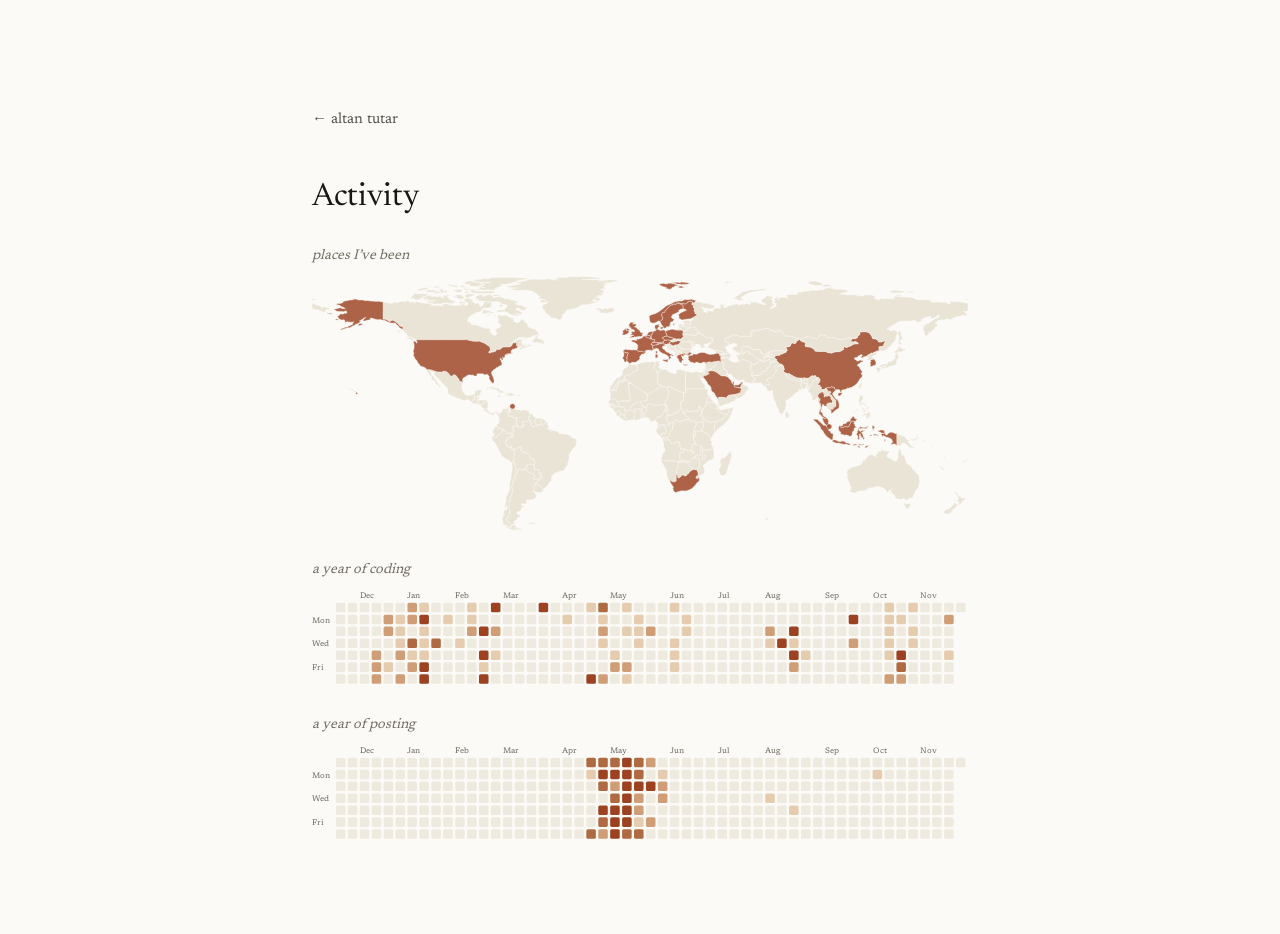
==== commit 9d7c9755: "Activity refresh" ====
--- a/activity.html
+++ b/activity.html
@@ -29,14 +29,14 @@
     <div class="group">
       <h2>a year of coding</h2>
       <!-- WIDGET:github -->
-<div class="heatmap"><svg viewBox="0 0 825 121" role="img" aria-label="A year of GitHub contributions"><text x="30" y="10">Nov</text><text x="75" y="10">Dec</text><text x="135" y="10">Jan</text><text x="195" y="10">Feb</text><text x="255" y="10">Mar</text><text x="330" y="10">Apr</text><text x="390" y="10">May</text><text x="465" y="10">Jun</text><text x="525" y="10">Jul</text><text x="585" y="10">Aug</text><text x="660" y="10">Sep</text><text x="720" y="10">Oct</text><text x="780" y="10">Nov</text><text x="0" y="41">Mon</text><text x="0" y="71">Wed</text><text x="0" y="101">Fri</text><rect x="30" y="16" width="12" height="12" rx="2" fill="#efeadf"><title>2025-11-16: 0</title></rect><rect x="30" y="31" width="12" height="12" rx="2" fill="#efeadf"><title>2025-11-17: 0</title></rect><rect x="30" y="46" width="12" height="12" rx="2" fill="#efeadf"><title>2025-11-18: 0</title></rect><rect x="30" y="61" width="12" height="12" rx="2" fill="#efeadf"><title>2025-11-19: 0</title></rect><rect x="30" y="76" width="12" height="12" rx="2" fill="#efeadf"><title>2025-11-20: 0</title></rect><rect x="30" y="91" width="12" height="12" rx="2" fill="#efeadf"><title>2025-11-21: 0</title></rect><rect x="30" y="106" width="12" height="12" rx="2" fill="#efeadf"><title>2025-11-22: 0</title></rect><rect x="45" y="16" width="12" height="12" rx="2" fill="#efeadf"><title>2025-11-23: 0</title></rect><rect x="45" y="31" width="12" height="12" rx="2" fill="#efeadf"><title>2025-11-24: 0</title></rect><rect x="45" y="46" width="12" height="12" rx="2" fill="#efeadf"><title>2025-11-25: 0</title></rect><rect x="45" y="61" width="12" height="12" rx="2" fill="#efeadf"><title>2025-11-26: 0</title></rect><rect x="45" y="76" width="12" height="12" rx="2" fill="#efeadf"><title>2025-11-27: 0</title></rect><rect x="45" y="91" width="12" height="12" rx="2" fill="#efeadf"><title>2025-11-28: 0</title></rect><rect x="45" y="106" width="12" height="12" rx="2" fill="#efeadf"><title>2025-11-29: 0</title></rect><rect x="60" y="16" width="12" height="12" rx="2" fill="#efeadf"><title>2025-11-30: 0</title></rect><rect x="60" y="31" width="12" height="12" rx="2" fill="#efeadf"><title>2025-12-01: 0</title></rect><rect x="60" y="46" width="12" height="12" rx="2" fill="#efeadf"><title>2025-12-02: 0</title></rect><rect x="60" y="61" width="12" height="12" rx="2" fill="#efeadf"><title>2025-12-03: 0</title></rect><rect x="60" y="76" width="12" height="12" rx="2" fill="#efeadf"><title>2025-12-04: 0</title></rect><rect x="60" y="91" width="12" height="12" rx="2" fill="#efeadf"><title>2025-12-05: 0</title></rect><rect x="60" y="106" width="12" height="12" rx="2" fill="#efeadf"><title>2025-12-06: 0</title></rect><rect x="75" y="16" width="12" height="12" rx="2" fill="#efeadf"><title>2025-12-07: 0</title></rect><rect x="75" y="31" width="12" height="12" rx="2" fill="#efeadf"><title>2025-12-08: 0</title></rect><rect x="75" y="46" width="12" height="12" rx="2" fill="#efeadf"><title>2025-12-09: 0</title></rect><rect x="75" y="61" width="12" height="12" rx="2" fill="#efeadf"><title>2025-12-10: 0</title></rect><rect x="75" y="76" width="12" height="12" rx="2" fill="#efeadf"><title>2025-12-11: 0</title></rect><rect x="75" y="91" width="12" height="12" rx="2" fill="#efeadf"><title>2025-12-12: 0</title></rect><rect x="75" y="106" width="12" height="12" rx="2" fill="#efeadf"><title>2025-12-13: 0</title></rect><rect x="90" y="16" width="12" height="12" rx="2" fill="#efeadf"><title>2025-12-14: 0</title></rect><rect x="90" y="31" width="12" height="12" rx="2" fill="#efeadf"><title>2025-12-15: 0</title></rect><rect x="90" y="46" width="12" height="12" rx="2" fill="#efeadf"><title>2025-12-16: 0</title></rect><rect x="90" y="61" width="12" height="12" rx="2" fill="#efeadf"><title>2025-12-17: 0</title></rect><rect x="90" y="76" width="12" height="12" rx="2" fill="#cf9e77"><title>2025-12-18: 3</title></rect><rect x="90" y="91" width="12" height="12" rx="2" fill="#cf9e77"><title>2025-12-19: 3</title></rect><rect x="90" y="106" width="12" height="12" rx="2" fill="#cf9e77"><title>2025-12-20: 5</title></rect><rect x="105" y="16" width="12" height="12" rx="2" fill="#efeadf"><title>2025-12-21: 0</title></rect><rect x="105" y="31" width="12" height="12" rx="2" fill="#cf9e77"><title>2025-12-22: 3</title></rect><rect x="105" y="46" width="12" height="12" rx="2" fill="#cf9e77"><title>2025-12-23: 3</title></rect><rect x="105" y="61" width="12" height="12" rx="2" fill="#efeadf"><title>2025-12-24: 0</title></rect><rect x="105" y="76" width="12" height="12" rx="2" fill="#efeadf"><title>2025-12-25: 0</title></rect><rect x="105" y="91" width="12" height="12" rx="2" fill="#e6ccae"><title>2025-12-26: 1</title></rect><rect x="105" y="106" width="12" height="12" rx="2" fill="#efeadf"><title>2025-12-27: 0</title></rect><rect x="120" y="16" width="12" height="12" rx="2" fill="#efeadf"><title>2025-12-28: 0</title></rect><rect x="120" y="31" width="12" height="12" rx="2" fill="#e6ccae"><title>2025-12-29: 1</title></rect><rect x="120" y="46" width="12" height="12" rx="2" fill="#e6ccae"><title>2025-12-30: 1</title></rect><rect x="120" y="61" width="12" height="12" rx="2" fill="#e6ccae"><title>2025-12-31: 1</title></rect><rect x="120" y="76" width="12" height="12" rx="2" fill="#cf9e77"><title>2026-01-01: 3</title></rect><rect x="120" y="91" width="12" height="12" rx="2" fill="#efeadf"><title>2026-01-02: 0</title></rect><rect x="120" y="106" width="12" height="12" rx="2" fill="#cf9e77"><title>2026-01-03: 3</title></rect><rect x="135" y="16" width="12" height="12" rx="2" fill="#cf9e77"><title>2026-01-04: 3</title></rect><rect x="135" y="31" width="12" height="12" rx="2" fill="#cf9e77"><title>2026-01-05: 3</title></rect><rect x="135" y="46" width="12" height="12" rx="2" fill="#efeadf"><title>2026-01-06: 0</title></rect><rect x="135" y="61" width="12" height="12" rx="2" fill="#b06a42"><title>2026-01-07: 6</title></rect><rect x="135" y="76" width="12" height="12" rx="2" fill="#e6ccae"><title>2026-01-08: 1</title></rect><rect x="135" y="91" width="12" height="12" rx="2" fill="#cf9e77"><title>2026-01-09: 3</title></rect><rect x="135" y="106" width="12" height="12" rx="2" fill="#efeadf"><title>2026-01-10: 0</title></rect><rect x="150" y="16" width="12" height="12" rx="2" fill="#e6ccae"><title>2026-01-11: 1</title></rect><rect x="150" y="31" width="12" height="12" rx="2" fill="#9c4221"><title>2026-01-12: 12</title></rect><rect x="150" y="46" width="12" height="12" rx="2" fill="#e6ccae"><title>2026-01-13: 2</title></rect><rect x="150" y="61" width="12" height="12" rx="2" fill="#e6ccae"><title>2026-01-14: 1</title></rect><rect x="150" y="76" width="12" height="12" rx="2" fill="#e6ccae"><title>2026-01-15: 1</title></rect><rect x="150" y="91" width="12" height="12" rx="2" fill="#9c4221"><title>2026-01-16: 17</title></rect><rect x="150" y="106" width="12" height="12" rx="2" fill="#9c4221"><title>2026-01-17: 18</title></rect><rect x="165" y="16" width="12" height="12" rx="2" fill="#efeadf"><title>2026-01-18: 0</title></rect><rect x="165" y="31" width="12" height="12" rx="2" fill="#efeadf"><title>2026-01-19: 0</title></rect><rect x="165" y="46" width="12" height="12" rx="2" fill="#efeadf"><title>2026-01-20: 0</title></rect><rect x="165" y="61" width="12" height="12" rx="2" fill="#b06a42"><title>2026-01-21: 9</title></rect><rect x="165" y="76" width="12" height="12" rx="2" fill="#efeadf"><title>2026-01-22: 0</title></rect><rect x="165" y="91" width="12" height="12" rx="2" fill="#efeadf"><title>2026-01-23: 0</title></rect><rect x="165" y="106" width="12" height="12" rx="2" fill="#efeadf"><title>2026-01-24: 0</title></rect><rect x="180" y="16" width="12" height="12" rx="2" fill="#efeadf"><title>2026-01-25: 0</title></rect><rect x="180" y="31" width="12" height="12" rx="2" fill="#e6ccae"><title>2026-01-26: 1</title></rect><rect x="180" y="46" width="12" height="12" rx="2" fill="#efeadf"><title>2026-01-27: 0</title></rect><rect x="180" y="61" width="12" height="12" rx="2" fill="#efeadf"><title>2026-01-28: 0</title></rect><rect x="180" y="76" width="12" height="12" rx="2" fill="#efeadf"><title>2026-01-29: 0</title></rect><rect x="180" y="91" width="12" height="12" rx="2" fill="#efeadf"><title>2026-01-30: 0</title></rect><rect x="180" y="106" width="12" height="12" rx="2" fill="#efeadf"><title>2026-01-31: 0</title></rect><rect x="195" y="16" width="12" height="12" rx="2" fill="#efeadf"><title>2026-02-01: 0</title></rect><rect x="195" y="31" width="12" height="12" rx="2" fill="#efeadf"><title>2026-02-02: 0</title></rect><rect x="195" y="46" width="12" height="12" rx="2" fill="#efeadf"><title>2026-02-03: 0</title></rect><rect x="195" y="61" width="12" height="12" rx="2" fill="#e6ccae"><title>2026-02-04: 2</title></rect><rect x="195" y="76" width="12" height="12" rx="2" fill="#efeadf"><title>2026-02-05: 0</title></rect><rect x="195" y="91" width="12" height="12" rx="2" fill="#efeadf"><title>2026-02-06: 0</title></rect><rect x="195" y="106" width="12" height="12" rx="2" fill="#efeadf"><title>2026-02-07: 0</title></rect><rect x="210" y="16" width="12" height="12" rx="2" fill="#e6ccae"><title>2026-02-08: 1</title></rect><rect x="210" y="31" width="12" height="12" rx="2" fill="#e6ccae"><title>2026-02-09: 2</title></rect><rect x="210" y="46" width="12" height="12" rx="2" fill="#cf9e77"><title>2026-02-10: 3</title></rect><rect x="210" y="61" width="12" height="12" rx="2" fill="#efeadf"><title>2026-02-11: 0</title></rect><rect x="210" y="76" width="12" height="12" rx="2" fill="#efeadf"><title>2026-02-12: 0</title></rect><rect x="210" y="91" width="12" height="12" rx="2" fill="#efeadf"><title>2026-02-13: 0</title></rect><rect x="210" y="106" width="12" height="12" rx="2" fill="#efeadf"><title>2026-02-14: 0</title></rect><rect x="225" y="16" width="12" height="12" rx="2" fill="#efeadf"><title>2026-02-15: 0</title></rect><rect x="225" y="31" width="12" height="12" rx="2" fill="#efeadf"><title>2026-02-16: 0</title></rect><rect x="225" y="46" width="12" height="12" rx="2" fill="#9c4221"><title>2026-02-17: 23</title></rect><rect x="225" y="61" width="12" height="12" rx="2" fill="#efeadf"><title>2026-02-18: 0</title></rect><rect x="225" y="76" width="12" height="12" rx="2" fill="#9c4221"><title>2026-02-19: 12</title></rect><rect x="225" y="91" width="12" height="12" rx="2" fill="#e6ccae"><title>2026-02-20: 2</title></rect><rect x="225" y="106" width="12" height="12" rx="2" fill="#9c4221"><title>2026-02-21: 12</title></rect><rect x="240" y="16" width="12" height="12" rx="2" fill="#9c4221"><title>2026-02-22: 10</title></rect><rect x="240" y="31" width="12" height="12" rx="2" fill="#efeadf"><title>2026-02-23: 0</title></rect><rect x="240" y="46" width="12" height="12" rx="2" fill="#cf9e77"><title>2026-02-24: 4</title></rect><rect x="240" y="61" width="12" height="12" rx="2" fill="#efeadf"><title>2026-02-25: 0</title></rect><rect x="240" y="76" width="12" height="12" rx="2" fill="#e6ccae"><title>2026-02-26: 1</title></rect><rect x="240" y="91" width="12" height="12" rx="2" fill="#efeadf"><title>2026-02-27: 0</title></rect><rect x="240" y="106" width="12" height="12" rx="2" fill="#efeadf"><title>2026-02-28: 0</title></rect><rect x="255" y="16" width="12" height="12" rx="2" fill="#efeadf"><title>2026-03-01: 0</title></rect><rect x="255" y="31" width="12" height="12" rx="2" fill="#efeadf"><title>2026-03-02: 0</title></rect><rect x="255" y="46" width="12" height="12" rx="2" fill="#efeadf"><title>2026-03-03: 0</title></rect><rect x="255" y="61" width="12" height="12" rx="2" fill="#efeadf"><title>2026-03-04: 0</title></rect><rect x="255" y="76" width="12" height="12" rx="2" fill="#efeadf"><title>2026-03-05: 0</title></rect><rect x="255" y="91" width="12" height="12" rx="2" fill="#efeadf"><title>2026-03-06: 0</title></rect><rect x="255" y="106" width="12" height="12" rx="2" fill="#efeadf"><title>2026-03-07: 0</title></rect><rect x="270" y="16" width="12" height="12" rx="2" fill="#efeadf"><title>2026-03-08: 0</title></rect><rect x="270" y="31" width="12" height="12" rx="2" fill="#efeadf"><title>2026-03-09: 0</title></rect><rect x="270" y="46" width="12" height="12" rx="2" fill="#efeadf"><title>2026-03-10: 0</title></rect><rect x="270" y="61" width="12" height="12" rx="2" fill="#efeadf"><title>2026-03-11: 0</title></rect><rect x="270" y="76" width="12" height="12" rx="2" fill="#efeadf"><title>2026-03-12: 0</title></rect><rect x="270" y="91" width="12" height="12" rx="2" fill="#efeadf"><title>2026-03-13: 0</title></rect><rect x="270" y="106" width="12" height="12" rx="2" fill="#efeadf"><title>2026-03-14: 0</title></rect><rect x="285" y="16" width="12" height="12" rx="2" fill="#efeadf"><title>2026-03-15: 0</title></rect><rect x="285" y="31" width="12" height="12" rx="2" fill="#efeadf"><title>2026-03-16: 0</title></rect><rect x="285" y="46" width="12" height="12" rx="2" fill="#efeadf"><title>2026-03-17: 0</title></rect><rect x="285" y="61" width="12" height="12" rx="2" fill="#efeadf"><title>2026-03-18: 0</title></rect><rect x="285" y="76" width="12" height="12" rx="2" fill="#efeadf"><title>2026-03-19: 0</title></rect><rect x="285" y="91" width="12" height="12" rx="2" fill="#efeadf"><title>2026-03-20: 0</title></rect><rect x="285" y="106" width="12" height="12" rx="2" fill="#efeadf"><title>2026-03-21: 0</title></rect><rect x="300" y="16" width="12" height="12" rx="2" fill="#9c4221"><title>2026-03-22: 16</title></rect><rect x="300" y="31" width="12" height="12" rx="2" fill="#efeadf"><title>2026-03-23: 0</title></rect><rect x="300" y="46" width="12" height="12" rx="2" fill="#efeadf"><title>2026-03-24: 0</title></rect><rect x="300" y="61" width="12" height="12" rx="2" fill="#efeadf"><title>2026-03-25: 0</title></rect><rect x="300" y="76" width="12" height="12" rx="2" fill="#efeadf"><title>2026-03-26: 0</title></rect><rect x="300" y="91" width="12" height="12" rx="2" fill="#efeadf"><title>2026-03-27: 0</title></rect><rect x="300" y="106" width="12" height="12" rx="2" fill="#efeadf"><title>2026-03-28: 0</title></rect><rect x="315" y="16" width="12" height="12" rx="2" fill="#efeadf"><title>2026-03-29: 0</title></rect><rect x="315" y="31" width="12" height="12" rx="2" fill="#efeadf"><title>2026-03-30: 0</title></rect><rect x="315" y="46" width="12" height="12" rx="2" fill="#efeadf"><title>2026-03-31: 0</title></rect><rect x="315" y="61" width="12" height="12" rx="2" fill="#efeadf"><title>2026-04-01: 0</title></rect><rect x="315" y="76" width="12" height="12" rx="2" fill="#efeadf"><title>2026-04-02: 0</title></rect><rect x="315" y="91" width="12" height="12" rx="2" fill="#efeadf"><title>2026-04-03: 0</title></rect><rect x="315" y="106" width="12" height="12" rx="2" fill="#efeadf"><title>2026-04-04: 0</title></rect><rect x="330" y="16" width="12" height="12" rx="2" fill="#efeadf"><title>2026-04-05: 0</title></rect><rect x="330" y="31" width="12" height="12" rx="2" fill="#e6ccae"><title>2026-04-06: 2</title></rect><rect x="330" y="46" width="12" height="12" rx="2" fill="#efeadf"><title>2026-04-07: 0</title></rect><rect x="330" y="61" width="12" height="12" rx="2" fill="#efeadf"><title>2026-04-08: 0</title></rect><rect x="330" y="76" width="12" height="12" rx="2" fill="#efeadf"><title>2026-04-09: 0</title></rect><rect x="330" y="91" width="12" height="12" rx="2" fill="#efeadf"><title>2026-04-10: 0</title></rect><rect x="330" y="106" width="12" height="12" rx="2" fill="#efeadf"><title>2026-04-11: 0</title></rect><rect x="345" y="16" width="12" height="12" rx="2" fill="#efeadf"><title>2026-04-12: 0</title></rect><rect x="345" y="31" width="12" height="12" rx="2" fill="#efeadf"><title>2026-04-13: 0</title></rect><rect x="345" y="46" width="12" height="12" rx="2" fill="#efeadf"><title>2026-04-14: 0</title></rect><rect x="345" y="61" width="12" height="12" rx="2" fill="#efeadf"><title>2026-04-15: 0</title></rect><rect x="345" y="76" width="12" height="12" rx="2" fill="#efeadf"><title>2026-04-16: 0</title></rect><rect x="345" y="91" width="12" height="12" rx="2" fill="#efeadf"><title>2026-04-17: 0</title></rect><rect x="345" y="106" width="12" height="12" rx="2" fill="#efeadf"><title>2026-04-18: 0</title></rect><rect x="360" y="16" width="12" height="12" rx="2" fill="#e6ccae"><title>2026-04-19: 2</title></rect><rect x="360" y="31" width="12" height="12" rx="2" fill="#efeadf"><title>2026-04-20: 0</title></rect><rect x="360" y="46" width="12" height="12" rx="2" fill="#efeadf"><title>2026-04-21: 0</title></rect><rect x="360" y="61" width="12" height="12" rx="2" fill="#efeadf"><title>2026-04-22: 0</title></rect><rect x="360" y="76" width="12" height="12" rx="2" fill="#efeadf"><title>2026-04-23: 0</title></rect><rect x="360" y="91" width="12" height="12" rx="2" fill="#efeadf"><title>2026-04-24: 0</title></rect><rect x="360" y="106" width="12" height="12" rx="2" fill="#9c4221"><title>2026-04-25: 13</title></rect><rect x="375" y="16" width="12" height="12" rx="2" fill="#b06a42"><title>2026-04-26: 9</title></rect><rect x="375" y="31" width="12" height="12" rx="2" fill="#e6ccae"><title>2026-04-27: 2</title></rect><rect x="375" y="46" width="12" height="12" rx="2" fill="#cf9e77"><title>2026-04-28: 4</title></rect><rect x="375" y="61" width="12" height="12" rx="2" fill="#e6ccae"><title>2026-04-29: 1</title></rect><rect x="375" y="76" width="12" height="12" rx="2" fill="#efeadf"><title>2026-04-30: 0</title></rect><rect x="375" y="91" width="12" height="12" rx="2" fill="#efeadf"><title>2026-05-01: 0</title></rect><rect x="375" y="106" width="12" height="12" rx="2" fill="#cf9e77"><title>2026-05-02: 4</title></rect><rect x="390" y="16" width="12" height="12" rx="2" fill="#efeadf"><title>2026-05-03: 0</title></rect><rect x="390" y="31" width="12" height="12" rx="2" fill="#efeadf"><title>2026-05-04: 0</title></rect><rect x="390" y="46" width="12" height="12" rx="2" fill="#efeadf"><title>2026-05-05: 0</title></rect><rect x="390" y="61" width="12" height="12" rx="2" fill="#efeadf"><title>2026-05-06: 0</title></rect><rect x="390" y="76" width="12" height="12" rx="2" fill="#e6ccae"><title>2026-05-07: 2</title></rect><rect x="390" y="91" width="12" height="12" rx="2" fill="#cf9e77"><title>2026-05-08: 4</title></rect><rect x="390" y="106" width="12" height="12" rx="2" fill="#efeadf"><title>2026-05-09: 0</title></rect><rect x="405" y="16" width="12" height="12" rx="2" fill="#e6ccae"><title>2026-05-10: 1</title></rect><rect x="405" y="31" width="12" height="12" rx="2" fill="#efeadf"><title>2026-05-11: 0</title></rect><rect x="405" y="46" width="12" height="12" rx="2" fill="#e6ccae"><title>2026-05-12: 1</title></rect><rect x="405" y="61" width="12" height="12" rx="2" fill="#efeadf"><title>2026-05-13: 0</title></rect><rect x="405" y="76" width="12" height="12" rx="2" fill="#efeadf"><title>2026-05-14: 0</title></rect><rect x="405" y="91" width="12" height="12" rx="2" fill="#cf9e77"><title>2026-05-15: 4</title></rect><rect x="405" y="106" width="12" height="12" rx="2" fill="#e6ccae"><title>2026-05-16: 1</title></rect><rect x="420" y="16" width="12" height="12" rx="2" fill="#efeadf"><title>2026-05-17: 0</title></rect><rect x="420" y="31" width="12" height="12" rx="2" fill="#e6ccae"><title>2026-05-18: 1</title></rect><rect x="420" y="46" width="12" height="12" rx="2" fill="#e6ccae"><title>2026-05-19: 1</title></rect><rect x="420" y="61" width="12" height="12" rx="2" fill="#e6ccae"><title>2026-05-20: 1</title></rect><rect x="420" y="76" width="12" height="12" rx="2" fill="#efeadf"><title>2026-05-21: 0</title></rect><rect x="420" y="91" width="12" height="12" rx="2" fill="#efeadf"><title>2026-05-22: 0</title></rect><rect x="420" y="106" width="12" height="12" rx="2" fill="#efeadf"><title>2026-05-23: 0</title></rect><rect x="435" y="16" width="12" height="12" rx="2" fill="#efeadf"><title>2026-05-24: 0</title></rect><rect x="435" y="31" width="12" height="12" rx="2" fill="#efeadf"><title>2026-05-25: 0</title></rect><rect x="435" y="46" width="12" height="12" rx="2" fill="#cf9e77"><title>2026-05-26: 5</title></rect><rect x="435" y="61" width="12" height="12" rx="2" fill="#efeadf"><title>2026-05-27: 0</title></rect><rect x="435" y="76" width="12" height="12" rx="2" fill="#efeadf"><title>2026-05-28: 0</title></rect><rect x="435" y="91" width="12" height="12" rx="2" fill="#efeadf"><title>2026-05-29: 0</title></rect><rect x="435" y="106" width="12" height="12" rx="2" fill="#efeadf"><title>2026-05-30: 0</title></rect><rect x="450" y="16" width="12" height="12" rx="2" fill="#efeadf"><title>2026-05-31: 0</title></rect><rect x="450" y="31" width="12" height="12" rx="2" fill="#efeadf"><title>2026-06-01: 0</title></rect><rect x="450" y="46" width="12" height="12" rx="2" fill="#efeadf"><title>2026-06-02: 0</title></rect><rect x="450" y="61" width="12" height="12" rx="2" fill="#efeadf"><title>2026-06-03: 0</title></rect><rect x="450" y="76" width="12" height="12" rx="2" fill="#efeadf"><title>2026-06-04: 0</title></rect><rect x="450" y="91" width="12" height="12" rx="2" fill="#efeadf"><title>2026-06-05: 0</title></rect><rect x="450" y="106" width="12" height="12" rx="2" fill="#efeadf"><title>2026-06-06: 0</title></rect><rect x="465" y="16" width="12" height="12" rx="2" fill="#e6ccae"><title>2026-06-07: 1</title></rect><rect x="465" y="31" width="12" height="12" rx="2" fill="#efeadf"><title>2026-06-08: 0</title></rect><rect x="465" y="46" width="12" height="12" rx="2" fill="#efeadf"><title>2026-06-09: 0</title></rect><rect x="465" y="61" width="12" height="12" rx="2" fill="#e6ccae"><title>2026-06-10: 1</title></rect><rect x="465" y="76" width="12" height="12" rx="2" fill="#e6ccae"><title>2026-06-11: 1</title></rect><rect x="465" y="91" width="12" height="12" rx="2" fill="#e6ccae"><title>2026-06-12: 1</title></rect><rect x="465" y="106" width="12" height="12" rx="2" fill="#efeadf"><title>2026-06-13: 0</title></rect><rect x="480" y="16" width="12" height="12" rx="2" fill="#efeadf"><title>2026-06-14: 0</title></rect><rect x="480" y="31" width="12" height="12" rx="2" fill="#e6ccae"><title>2026-06-15: 1</title></rect><rect x="480" y="46" width="12" height="12" rx="2" fill="#e6ccae"><title>2026-06-16: 1</title></rect><rect x="480" y="61" width="12" height="12" rx="2" fill="#efeadf"><title>2026-06-17: 0</title></rect><rect x="480" y="76" width="12" height="12" rx="2" fill="#efeadf"><title>2026-06-18: 0</title></rect><rect x="480" y="91" width="12" height="12" rx="2" fill="#efeadf"><title>2026-06-19: 0</title></rect><rect x="480" y="106" width="12" height="12" rx="2" fill="#efeadf"><title>2026-06-20: 0</title></rect><rect x="495" y="16" width="12" height="12" rx="2" fill="#efeadf"><title>2026-06-21: 0</title></rect><rect x="495" y="31" width="12" height="12" rx="2" fill="#efeadf"><title>2026-06-22: 0</title></rect><rect x="495" y="46" width="12" height="12" rx="2" fill="#efeadf"><title>2026-06-23: 0</title></rect><rect x="495" y="61" width="12" height="12" rx="2" fill="#efeadf"><title>2026-06-24: 0</title></rect><rect x="495" y="76" width="12" height="12" rx="2" fill="#efeadf"><title>2026-06-25: 0</title></rect><rect x="495" y="91" width="12" height="12" rx="2" fill="#efeadf"><title>2026-06-26: 0</title></rect><rect x="495" y="106" width="12" height="12" rx="2" fill="#efeadf"><title>2026-06-27: 0</title></rect><rect x="510" y="16" width="12" height="12" rx="2" fill="#efeadf"><title>2026-06-28: 0</title></rect><rect x="510" y="31" width="12" height="12" rx="2" fill="#efeadf"><title>2026-06-29: 0</title></rect><rect x="510" y="46" width="12" height="12" rx="2" fill="#efeadf"><title>2026-06-30: 0</title></rect><rect x="510" y="61" width="12" height="12" rx="2" fill="#efeadf"><title>2026-07-01: 0</title></rect><rect x="510" y="76" width="12" height="12" rx="2" fill="#efeadf"><title>2026-07-02: 0</title></rect><rect x="510" y="91" width="12" height="12" rx="2" fill="#efeadf"><title>2026-07-03: 0</title></rect><rect x="510" y="106" width="12" height="12" rx="2" fill="#efeadf"><title>2026-07-04: 0</title></rect><rect x="525" y="16" width="12" height="12" rx="2" fill="#efeadf"><title>2026-07-05: 0</title></rect><rect x="525" y="31" width="12" height="12" rx="2" fill="#efeadf"><title>2026-07-06: 0</title></rect><rect x="525" y="46" width="12" height="12" rx="2" fill="#efeadf"><title>2026-07-07: 0</title></rect><rect x="525" y="61" width="12" height="12" rx="2" fill="#efeadf"><title>2026-07-08: 0</title></rect><rect x="525" y="76" width="12" height="12" rx="2" fill="#efeadf"><title>2026-07-09: 0</title></rect><rect x="525" y="91" width="12" height="12" rx="2" fill="#efeadf"><title>2026-07-10: 0</title></rect><rect x="525" y="106" width="12" height="12" rx="2" fill="#efeadf"><title>2026-07-11: 0</title></rect><rect x="540" y="16" width="12" height="12" rx="2" fill="#efeadf"><title>2026-07-12: 0</title></rect><rect x="540" y="31" width="12" height="12" rx="2" fill="#efeadf"><title>2026-07-13: 0</title></rect><rect x="540" y="46" width="12" height="12" rx="2" fill="#efeadf"><title>2026-07-14: 0</title></rect><rect x="540" y="61" width="12" height="12" rx="2" fill="#efeadf"><title>2026-07-15: 0</title></rect><rect x="540" y="76" width="12" height="12" rx="2" fill="#efeadf"><title>2026-07-16: 0</title></rect><rect x="540" y="91" width="12" height="12" rx="2" fill="#efeadf"><title>2026-07-17: 0</title></rect><rect x="540" y="106" width="12" height="12" rx="2" fill="#efeadf"><title>2026-07-18: 0</title></rect><rect x="555" y="16" width="12" height="12" rx="2" fill="#efeadf"><title>2026-07-19: 0</title></rect><rect x="555" y="31" width="12" height="12" rx="2" fill="#efeadf"><title>2026-07-20: 0</title></rect><rect x="555" y="46" width="12" height="12" rx="2" fill="#efeadf"><title>2026-07-21: 0</title></rect><rect x="555" y="61" width="12" height="12" rx="2" fill="#efeadf"><title>2026-07-22: 0</title></rect><rect x="555" y="76" width="12" height="12" rx="2" fill="#efeadf"><title>2026-07-23: 0</title></rect><rect x="555" y="91" width="12" height="12" rx="2" fill="#efeadf"><title>2026-07-24: 0</title></rect><rect x="555" y="106" width="12" height="12" rx="2" fill="#efeadf"><title>2026-07-25: 0</title></rect><rect x="570" y="16" width="12" height="12" rx="2" fill="#efeadf"><title>2026-07-26: 0</title></rect><rect x="570" y="31" width="12" height="12" rx="2" fill="#efeadf"><title>2026-07-27: 0</title></rect><rect x="570" y="46" width="12" height="12" rx="2" fill="#efeadf"><title>2026-07-28: 0</title></rect><rect x="570" y="61" width="12" height="12" rx="2" fill="#efeadf"><title>2026-07-29: 0</title></rect><rect x="570" y="76" width="12" height="12" rx="2" fill="#efeadf"><title>2026-07-30: 0</title></rect><rect x="570" y="91" width="12" height="12" rx="2" fill="#efeadf"><title>2026-07-31: 0</title></rect><rect x="570" y="106" width="12" height="12" rx="2" fill="#efeadf"><title>2026-08-01: 0</title></rect><rect x="585" y="16" width="12" height="12" rx="2" fill="#efeadf"><title>2026-08-02: 0</title></rect><rect x="585" y="31" width="12" height="12" rx="2" fill="#efeadf"><title>2026-08-03: 0</title></rect><rect x="585" y="46" width="12" height="12" rx="2" fill="#cf9e77"><title>2026-08-04: 3</title></rect><rect x="585" y="61" width="12" height="12" rx="2" fill="#e6ccae"><title>2026-08-05: 1</title></rect><rect x="585" y="76" width="12" height="12" rx="2" fill="#efeadf"><title>2026-08-06: 0</title></rect><rect x="585" y="91" width="12" height="12" rx="2" fill="#efeadf"><title>2026-08-07: 0</title></rect><rect x="585" y="106" width="12" height="12" rx="2" fill="#efeadf"><title>2026-08-08: 0</title></rect><rect x="600" y="16" width="12" height="12" rx="2" fill="#efeadf"><title>2026-08-09: 0</title></rect><rect x="600" y="31" width="12" height="12" rx="2" fill="#efeadf"><title>2026-08-10: 0</title></rect><rect x="600" y="46" width="12" height="12" rx="2" fill="#efeadf"><title>2026-08-11: 0</title></rect><rect x="600" y="61" width="12" height="12" rx="2" fill="#9c4221"><title>2026-08-12: 10</title></rect><rect x="600" y="76" width="12" height="12" rx="2" fill="#efeadf"><title>2026-08-13: 0</title></rect><rect x="600" y="91" width="12" height="12" rx="2" fill="#efeadf"><title>2026-08-14: 0</title></rect><rect x="600" y="106" width="12" height="12" rx="2" fill="#efeadf"><title>2026-08-15: 0</title></rect><rect x="615" y="16" width="12" height="12" rx="2" fill="#efeadf"><title>2026-08-16: 0</title></rect><rect x="615" y="31" width="12" height="12" rx="2" fill="#efeadf"><title>2026-08-17: 0</title></rect><rect x="615" y="46" width="12" height="12" rx="2" fill="#9c4221"><title>2026-08-18: 11</title></rect><rect x="615" y="61" width="12" height="12" rx="2" fill="#e6ccae"><title>2026-08-19: 1</title></rect><rect x="615" y="76" width="12" height="12" rx="2" fill="#9c4221"><title>2026-08-20: 20</title></rect><rect x="615" y="91" width="12" height="12" rx="2" fill="#cf9e77"><title>2026-08-21: 4</title></rect><rect x="615" y="106" width="12" height="12" rx="2" fill="#efeadf"><title>2026-08-22: 0</title></rect><rect x="630" y="16" width="12" height="12" rx="2" fill="#efeadf"><title>2026-08-23: 0</title></rect><rect x="630" y="31" width="12" height="12" rx="2" fill="#efeadf"><title>2026-08-24: 0</title></rect><rect x="630" y="46" width="12" height="12" rx="2" fill="#efeadf"><title>2026-08-25: 0</title></rect><rect x="630" y="61" width="12" height="12" rx="2" fill="#efeadf"><title>2026-08-26: 0</title></rect><rect x="630" y="76" width="12" height="12" rx="2" fill="#e6ccae"><title>2026-08-27: 1</title></rect><rect x="630" y="91" width="12" height="12" rx="2" fill="#efeadf"><title>2026-08-28: 0</title></rect><rect x="630" y="106" width="12" height="12" rx="2" fill="#efeadf"><title>2026-08-29: 0</title></rect><rect x="645" y="16" width="12" height="12" rx="2" fill="#efeadf"><title>2026-08-30: 0</title></rect><rect x="645" y="31" width="12" height="12" rx="2" fill="#efeadf"><title>2026-08-31: 0</title></rect><rect x="645" y="46" width="12" height="12" rx="2" fill="#efeadf"><title>2026-09-01: 0</title></rect><rect x="645" y="61" width="12" height="12" rx="2" fill="#efeadf"><title>2026-09-02: 0</title></rect><rect x="645" y="76" width="12" height="12" rx="2" fill="#efeadf"><title>2026-09-03: 0</title></rect><rect x="645" y="91" width="12" height="12" rx="2" fill="#efeadf"><title>2026-09-04: 0</title></rect><rect x="645" y="106" width="12" height="12" rx="2" fill="#efeadf"><title>2026-09-05: 0</title></rect><rect x="660" y="16" width="12" height="12" rx="2" fill="#efeadf"><title>2026-09-06: 0</title></rect><rect x="660" y="31" width="12" height="12" rx="2" fill="#efeadf"><title>2026-09-07: 0</title></rect><rect x="660" y="46" width="12" height="12" rx="2" fill="#efeadf"><title>2026-09-08: 0</title></rect><rect x="660" y="61" width="12" height="12" rx="2" fill="#efeadf"><title>2026-09-09: 0</title></rect><rect x="660" y="76" width="12" height="12" rx="2" fill="#efeadf"><title>2026-09-10: 0</title></rect><rect x="660" y="91" width="12" height="12" rx="2" fill="#efeadf"><title>2026-09-11: 0</title></rect><rect x="660" y="106" width="12" height="12" rx="2" fill="#efeadf"><title>2026-09-12: 0</title></rect><rect x="675" y="16" width="12" height="12" rx="2" fill="#efeadf"><title>2026-09-13: 0</title></rect><rect x="675" y="31" width="12" height="12" rx="2" fill="#efeadf"><title>2026-09-14: 0</title></rect><rect x="675" y="46" width="12" height="12" rx="2" fill="#efeadf"><title>2026-09-15: 0</title></rect><rect x="675" y="61" width="12" height="12" rx="2" fill="#efeadf"><title>2026-09-16: 0</title></rect><rect x="675" y="76" width="12" height="12" rx="2" fill="#efeadf"><title>2026-09-17: 0</title></rect><rect x="675" y="91" width="12" height="12" rx="2" fill="#efeadf"><title>2026-09-18: 0</title></rect><rect x="675" y="106" width="12" height="12" rx="2" fill="#efeadf"><title>2026-09-19: 0</title></rect><rect x="690" y="16" width="12" height="12" rx="2" fill="#efeadf"><title>2026-09-20: 0</title></rect><rect x="690" y="31" width="12" height="12" rx="2" fill="#9c4221"><title>2026-09-21: 15</title></rect><rect x="690" y="46" width="12" height="12" rx="2" fill="#efeadf"><title>2026-09-22: 0</title></rect><rect x="690" y="61" width="12" height="12" rx="2" fill="#cf9e77"><title>2026-09-23: 5</title></rect><rect x="690" y="76" width="12" height="12" rx="2" fill="#efeadf"><title>2026-09-24: 0</title></rect><rect x="690" y="91" width="12" height="12" rx="2" fill="#efeadf"><title>2026-09-25: 0</title></rect><rect x="690" y="106" width="12" height="12" rx="2" fill="#efeadf"><title>2026-09-26: 0</title></rect><rect x="705" y="16" width="12" height="12" rx="2" fill="#efeadf"><title>2026-09-27: 0</title></rect><rect x="705" y="31" width="12" height="12" rx="2" fill="#efeadf"><title>2026-09-28: 0</title></rect><rect x="705" y="46" width="12" height="12" rx="2" fill="#efeadf"><title>2026-09-29: 0</title></rect><rect x="705" y="61" width="12" height="12" rx="2" fill="#efeadf"><title>2026-09-30: 0</title></rect><rect x="705" y="76" width="12" height="12" rx="2" fill="#efeadf"><title>2026-10-01: 0</title></rect><rect x="705" y="91" width="12" height="12" rx="2" fill="#efeadf"><title>2026-10-02: 0</title></rect><rect x="705" y="106" width="12" height="12" rx="2" fill="#efeadf"><title>2026-10-03: 0</title></rect><rect x="720" y="16" width="12" height="12" rx="2" fill="#efeadf"><title>2026-10-04: 0</title></rect><rect x="720" y="31" width="12" height="12" rx="2" fill="#efeadf"><title>2026-10-05: 0</title></rect><rect x="720" y="46" width="12" height="12" rx="2" fill="#efeadf"><title>2026-10-06: 0</title></rect><rect x="720" y="61" width="12" height="12" rx="2" fill="#efeadf"><title>2026-10-07: 0</title></rect><rect x="720" y="76" width="12" height="12" rx="2" fill="#efeadf"><title>2026-10-08: 0</title></rect><rect x="720" y="91" width="12" height="12" rx="2" fill="#efeadf"><title>2026-10-09: 0</title></rect><rect x="720" y="106" width="12" height="12" rx="2" fill="#efeadf"><title>2026-10-10: 0</title></rect><rect x="735" y="16" width="12" height="12" rx="2" fill="#e6ccae"><title>2026-10-11: 2</title></rect><rect x="735" y="31" width="12" height="12" rx="2" fill="#e6ccae"><title>2026-10-12: 1</title></rect><rect x="735" y="46" width="12" height="12" rx="2" fill="#e6ccae"><title>2026-10-13: 1</title></rect><rect x="735" y="61" width="12" height="12" rx="2" fill="#e6ccae"><title>2026-10-14: 2</title></rect><rect x="735" y="76" width="12" height="12" rx="2" fill="#e6ccae"><title>2026-10-15: 1</title></rect><rect x="735" y="91" width="12" height="12" rx="2" fill="#efeadf"><title>2026-10-16: 0</title></rect><rect x="735" y="106" width="12" height="12" rx="2" fill="#cf9e77"><title>2026-10-17: 4</title></rect><rect x="750" y="16" width="12" height="12" rx="2" fill="#efeadf"><title>2026-10-18: 0</title></rect><rect x="750" y="31" width="12" height="12" rx="2" fill="#e6ccae"><title>2026-10-19: 2</title></rect><rect x="750" y="46" width="12" height="12" rx="2" fill="#efeadf"><title>2026-10-20: 0</title></rect><rect x="750" y="61" width="12" height="12" rx="2" fill="#efeadf"><title>2026-10-21: 0</title></rect><rect x="750" y="76" width="12" height="12" rx="2" fill="#9c4221"><title>2026-10-22: 11</title></rect><rect x="750" y="91" width="12" height="12" rx="2" fill="#b06a42"><title>2026-10-23: 9</title></rect><rect x="750" y="106" width="12" height="12" rx="2" fill="#cf9e77"><title>2026-10-24: 5</title></rect><rect x="765" y="16" width="12" height="12" rx="2" fill="#e6ccae"><title>2026-10-25: 1</title></rect><rect x="765" y="31" width="12" height="12" rx="2" fill="#efeadf"><title>2026-10-26: 0</title></rect><rect x="765" y="46" width="12" height="12" rx="2" fill="#e6ccae"><title>2026-10-27: 2</title></rect><rect x="765" y="61" width="12" height="12" rx="2" fill="#e6ccae"><title>2026-10-28: 2</title></rect><rect x="765" y="76" width="12" height="12" rx="2" fill="#efeadf"><title>2026-10-29: 0</title></rect><rect x="765" y="91" width="12" height="12" rx="2" fill="#efeadf"><title>2026-10-30: 0</title></rect><rect x="765" y="106" width="12" height="12" rx="2" fill="#efeadf"><title>2026-10-31: 0</title></rect><rect x="780" y="16" width="12" height="12" rx="2" fill="#efeadf"><title>2026-11-01: 0</title></rect><rect x="780" y="31" width="12" height="12" rx="2" fill="#efeadf"><title>2026-11-02: 0</title></rect><rect x="780" y="46" width="12" height="12" rx="2" fill="#efeadf"><title>2026-11-03: 0</title></rect><rect x="780" y="61" width="12" height="12" rx="2" fill="#efeadf"><title>2026-11-04: 0</title></rect><rect x="780" y="76" width="12" height="12" rx="2" fill="#efeadf"><title>2026-11-05: 0</title></rect><rect x="780" y="91" width="12" height="12" rx="2" fill="#efeadf"><title>2026-11-06: 0</title></rect><rect x="780" y="106" width="12" height="12" rx="2" fill="#efeadf"><title>2026-11-07: 0</title></rect><rect x="795" y="16" width="12" height="12" rx="2" fill="#efeadf"><title>2026-11-08: 0</title></rect><rect x="795" y="31" width="12" height="12" rx="2" fill="#efeadf"><title>2026-11-09: 0</title></rect><rect x="795" y="46" width="12" height="12" rx="2" fill="#efeadf"><title>2026-11-10: 0</title></rect><rect x="795" y="61" width="12" height="12" rx="2" fill="#efeadf"><title>2026-11-11: 0</title></rect><rect x="795" y="76" width="12" height="12" rx="2" fill="#efeadf"><title>2026-11-12: 0</title></rect><rect x="795" y="91" width="12" height="12" rx="2" fill="#efeadf"><title>2026-11-13: 0</title></rect><rect x="795" y="106" width="12" height="12" rx="2" fill="#efeadf"><title>2026-11-14: 0</title></rect><rect x="810" y="16" width="12" height="12" rx="2" fill="#efeadf"><title>2026-11-15: 0</title></rect><rect x="810" y="31" width="12" height="12" rx="2" fill="#cf9e77"><title>2026-11-16: 4</title></rect><rect x="810" y="46" width="12" height="12" rx="2" fill="#efeadf"><title>2026-11-17: 0</title></rect><rect x="810" y="61" width="12" height="12" rx="2" fill="#efeadf"><title>2026-11-18: 0</title></rect><rect x="810" y="76" width="12" height="12" rx="2" fill="#e6ccae"><title>2026-11-19: 1</title></rect><rect x="810" y="91" width="12" height="12" rx="2" fill="#efeadf"><title>2026-11-20: 0</title></rect><rect x="810" y="106" width="12" height="12" rx="2" fill="#efeadf"><title>2026-11-21: 0</title></rect></svg></div>
+<div class="heatmap"><svg viewBox="0 0 825 121" role="img" aria-label="A year of GitHub contributions"><text x="60" y="10">Dec</text><text x="120" y="10">Jan</text><text x="180" y="10">Feb</text><text x="240" y="10">Mar</text><text x="315" y="10">Apr</text><text x="375" y="10">May</text><text x="450" y="10">Jun</text><text x="510" y="10">Jul</text><text x="570" y="10">Aug</text><text x="645" y="10">Sep</text><text x="705" y="10">Oct</text><text x="765" y="10">Nov</text><text x="0" y="41">Mon</text><text x="0" y="71">Wed</text><text x="0" y="101">Fri</text><rect x="30" y="16" width="12" height="12" rx="2" fill="#efeadf"><title>2025-11-23: 0</title></rect><rect x="30" y="31" width="12" height="12" rx="2" fill="#efeadf"><title>2025-11-24: 0</title></rect><rect x="30" y="46" width="12" height="12" rx="2" fill="#efeadf"><title>2025-11-25: 0</title></rect><rect x="30" y="61" width="12" height="12" rx="2" fill="#efeadf"><title>2025-11-26: 0</title></rect><rect x="30" y="76" width="12" height="12" rx="2" fill="#efeadf"><title>2025-11-27: 0</title></rect><rect x="30" y="91" width="12" height="12" rx="2" fill="#efeadf"><title>2025-11-28: 0</title></rect><rect x="30" y="106" width="12" height="12" rx="2" fill="#efeadf"><title>2025-11-29: 0</title></rect><rect x="45" y="16" width="12" height="12" rx="2" fill="#efeadf"><title>2025-11-30: 0</title></rect><rect x="45" y="31" width="12" height="12" rx="2" fill="#efeadf"><title>2025-12-01: 0</title></rect><rect x="45" y="46" width="12" height="12" rx="2" fill="#efeadf"><title>2025-12-02: 0</title></rect><rect x="45" y="61" width="12" height="12" rx="2" fill="#efeadf"><title>2025-12-03: 0</title></rect><rect x="45" y="76" width="12" height="12" rx="2" fill="#efeadf"><title>2025-12-04: 0</title></rect><rect x="45" y="91" width="12" height="12" rx="2" fill="#efeadf"><title>2025-12-05: 0</title></rect><rect x="45" y="106" width="12" height="12" rx="2" fill="#efeadf"><title>2025-12-06: 0</title></rect><rect x="60" y="16" width="12" height="12" rx="2" fill="#efeadf"><title>2025-12-07: 0</title></rect><rect x="60" y="31" width="12" height="12" rx="2" fill="#efeadf"><title>2025-12-08: 0</title></rect><rect x="60" y="46" width="12" height="12" rx="2" fill="#efeadf"><title>2025-12-09: 0</title></rect><rect x="60" y="61" width="12" height="12" rx="2" fill="#efeadf"><title>2025-12-10: 0</title></rect><rect x="60" y="76" width="12" height="12" rx="2" fill="#efeadf"><title>2025-12-11: 0</title></rect><rect x="60" y="91" width="12" height="12" rx="2" fill="#efeadf"><title>2025-12-12: 0</title></rect><rect x="60" y="106" width="12" height="12" rx="2" fill="#efeadf"><title>2025-12-13: 0</title></rect><rect x="75" y="16" width="12" height="12" rx="2" fill="#efeadf"><title>2025-12-14: 0</title></rect><rect x="75" y="31" width="12" height="12" rx="2" fill="#efeadf"><title>2025-12-15: 0</title></rect><rect x="75" y="46" width="12" height="12" rx="2" fill="#efeadf"><title>2025-12-16: 0</title></rect><rect x="75" y="61" width="12" height="12" rx="2" fill="#efeadf"><title>2025-12-17: 0</title></rect><rect x="75" y="76" width="12" height="12" rx="2" fill="#cf9e77"><title>2025-12-18: 3</title></rect><rect x="75" y="91" width="12" height="12" rx="2" fill="#cf9e77"><title>2025-12-19: 3</title></rect><rect x="75" y="106" width="12" height="12" rx="2" fill="#cf9e77"><title>2025-12-20: 5</title></rect><rect x="90" y="16" width="12" height="12" rx="2" fill="#efeadf"><title>2025-12-21: 0</title></rect><rect x="90" y="31" width="12" height="12" rx="2" fill="#cf9e77"><title>2025-12-22: 3</title></rect><rect x="90" y="46" width="12" height="12" rx="2" fill="#cf9e77"><title>2025-12-23: 3</title></rect><rect x="90" y="61" width="12" height="12" rx="2" fill="#efeadf"><title>2025-12-24: 0</title></rect><rect x="90" y="76" width="12" height="12" rx="2" fill="#efeadf"><title>2025-12-25: 0</title></rect><rect x="90" y="91" width="12" height="12" rx="2" fill="#e6ccae"><title>2025-12-26: 1</title></rect><rect x="90" y="106" width="12" height="12" rx="2" fill="#efeadf"><title>2025-12-27: 0</title></rect><rect x="105" y="16" width="12" height="12" rx="2" fill="#efeadf"><title>2025-12-28: 0</title></rect><rect x="105" y="31" width="12" height="12" rx="2" fill="#e6ccae"><title>2025-12-29: 1</title></rect><rect x="105" y="46" width="12" height="12" rx="2" fill="#e6ccae"><title>2025-12-30: 1</title></rect><rect x="105" y="61" width="12" height="12" rx="2" fill="#e6ccae"><title>2025-12-31: 1</title></rect><rect x="105" y="76" width="12" height="12" rx="2" fill="#cf9e77"><title>2026-01-01: 3</title></rect><rect x="105" y="91" width="12" height="12" rx="2" fill="#efeadf"><title>2026-01-02: 0</title></rect><rect x="105" y="106" width="12" height="12" rx="2" fill="#cf9e77"><title>2026-01-03: 3</title></rect><rect x="120" y="16" width="12" height="12" rx="2" fill="#cf9e77"><title>2026-01-04: 3</title></rect><rect x="120" y="31" width="12" height="12" rx="2" fill="#cf9e77"><title>2026-01-05: 3</title></rect><rect x="120" y="46" width="12" height="12" rx="2" fill="#efeadf"><title>2026-01-06: 0</title></rect><rect x="120" y="61" width="12" height="12" rx="2" fill="#b06a42"><title>2026-01-07: 6</title></rect><rect x="120" y="76" width="12" height="12" rx="2" fill="#e6ccae"><title>2026-01-08: 1</title></rect><rect x="120" y="91" width="12" height="12" rx="2" fill="#cf9e77"><title>2026-01-09: 3</title></rect><rect x="120" y="106" width="12" height="12" rx="2" fill="#efeadf"><title>2026-01-10: 0</title></rect><rect x="135" y="16" width="12" height="12" rx="2" fill="#e6ccae"><title>2026-01-11: 1</title></rect><rect x="135" y="31" width="12" height="12" rx="2" fill="#9c4221"><title>2026-01-12: 12</title></rect><rect x="135" y="46" width="12" height="12" rx="2" fill="#e6ccae"><title>2026-01-13: 2</title></rect><rect x="135" y="61" width="12" height="12" rx="2" fill="#e6ccae"><title>2026-01-14: 1</title></rect><rect x="135" y="76" width="12" height="12" rx="2" fill="#e6ccae"><title>2026-01-15: 1</title></rect><rect x="135" y="91" width="12" height="12" rx="2" fill="#9c4221"><title>2026-01-16: 17</title></rect><rect x="135" y="106" width="12" height="12" rx="2" fill="#9c4221"><title>2026-01-17: 18</title></rect><rect x="150" y="16" width="12" height="12" rx="2" fill="#efeadf"><title>2026-01-18: 0</title></rect><rect x="150" y="31" width="12" height="12" rx="2" fill="#efeadf"><title>2026-01-19: 0</title></rect><rect x="150" y="46" width="12" height="12" rx="2" fill="#efeadf"><title>2026-01-20: 0</title></rect><rect x="150" y="61" width="12" height="12" rx="2" fill="#b06a42"><title>2026-01-21: 9</title></rect><rect x="150" y="76" width="12" height="12" rx="2" fill="#efeadf"><title>2026-01-22: 0</title></rect><rect x="150" y="91" width="12" height="12" rx="2" fill="#efeadf"><title>2026-01-23: 0</title></rect><rect x="150" y="106" width="12" height="12" rx="2" fill="#efeadf"><title>2026-01-24: 0</title></rect><rect x="165" y="16" width="12" height="12" rx="2" fill="#efeadf"><title>2026-01-25: 0</title></rect><rect x="165" y="31" width="12" height="12" rx="2" fill="#e6ccae"><title>2026-01-26: 1</title></rect><rect x="165" y="46" width="12" height="12" rx="2" fill="#efeadf"><title>2026-01-27: 0</title></rect><rect x="165" y="61" width="12" height="12" rx="2" fill="#efeadf"><title>2026-01-28: 0</title></rect><rect x="165" y="76" width="12" height="12" rx="2" fill="#efeadf"><title>2026-01-29: 0</title></rect><rect x="165" y="91" width="12" height="12" rx="2" fill="#efeadf"><title>2026-01-30: 0</title></rect><rect x="165" y="106" width="12" height="12" rx="2" fill="#efeadf"><title>2026-01-31: 0</title></rect><rect x="180" y="16" width="12" height="12" rx="2" fill="#efeadf"><title>2026-02-01: 0</title></rect><rect x="180" y="31" width="12" height="12" rx="2" fill="#efeadf"><title>2026-02-02: 0</title></rect><rect x="180" y="46" width="12" height="12" rx="2" fill="#efeadf"><title>2026-02-03: 0</title></rect><rect x="180" y="61" width="12" height="12" rx="2" fill="#e6ccae"><title>2026-02-04: 2</title></rect><rect x="180" y="76" width="12" height="12" rx="2" fill="#efeadf"><title>2026-02-05: 0</title></rect><rect x="180" y="91" width="12" height="12" rx="2" fill="#efeadf"><title>2026-02-06: 0</title></rect><rect x="180" y="106" width="12" height="12" rx="2" fill="#efeadf"><title>2026-02-07: 0</title></rect><rect x="195" y="16" width="12" height="12" rx="2" fill="#e6ccae"><title>2026-02-08: 1</title></rect><rect x="195" y="31" width="12" height="12" rx="2" fill="#e6ccae"><title>2026-02-09: 2</title></rect><rect x="195" y="46" width="12" height="12" rx="2" fill="#cf9e77"><title>2026-02-10: 3</title></rect><rect x="195" y="61" width="12" height="12" rx="2" fill="#efeadf"><title>2026-02-11: 0</title></rect><rect x="195" y="76" width="12" height="12" rx="2" fill="#efeadf"><title>2026-02-12: 0</title></rect><rect x="195" y="91" width="12" height="12" rx="2" fill="#efeadf"><title>2026-02-13: 0</title></rect><rect x="195" y="106" width="12" height="12" rx="2" fill="#efeadf"><title>2026-02-14: 0</title></rect><rect x="210" y="16" width="12" height="12" rx="2" fill="#efeadf"><title>2026-02-15: 0</title></rect><rect x="210" y="31" width="12" height="12" rx="2" fill="#efeadf"><title>2026-02-16: 0</title></rect><rect x="210" y="46" width="12" height="12" rx="2" fill="#9c4221"><title>2026-02-17: 23</title></rect><rect x="210" y="61" width="12" height="12" rx="2" fill="#efeadf"><title>2026-02-18: 0</title></rect><rect x="210" y="76" width="12" height="12" rx="2" fill="#9c4221"><title>2026-02-19: 12</title></rect><rect x="210" y="91" width="12" height="12" rx="2" fill="#e6ccae"><title>2026-02-20: 2</title></rect><rect x="210" y="106" width="12" height="12" rx="2" fill="#9c4221"><title>2026-02-21: 12</title></rect><rect x="225" y="16" width="12" height="12" rx="2" fill="#9c4221"><title>2026-02-22: 10</title></rect><rect x="225" y="31" width="12" height="12" rx="2" fill="#efeadf"><title>2026-02-23: 0</title></rect><rect x="225" y="46" width="12" height="12" rx="2" fill="#cf9e77"><title>2026-02-24: 4</title></rect><rect x="225" y="61" width="12" height="12" rx="2" fill="#efeadf"><title>2026-02-25: 0</title></rect><rect x="225" y="76" width="12" height="12" rx="2" fill="#e6ccae"><title>2026-02-26: 1</title></rect><rect x="225" y="91" width="12" height="12" rx="2" fill="#efeadf"><title>2026-02-27: 0</title></rect><rect x="225" y="106" width="12" height="12" rx="2" fill="#efeadf"><title>2026-02-28: 0</title></rect><rect x="240" y="16" width="12" height="12" rx="2" fill="#efeadf"><title>2026-03-01: 0</title></rect><rect x="240" y="31" width="12" height="12" rx="2" fill="#efeadf"><title>2026-03-02: 0</title></rect><rect x="240" y="46" width="12" height="12" rx="2" fill="#efeadf"><title>2026-03-03: 0</title></rect><rect x="240" y="61" width="12" height="12" rx="2" fill="#efeadf"><title>2026-03-04: 0</title></rect><rect x="240" y="76" width="12" height="12" rx="2" fill="#efeadf"><title>2026-03-05: 0</title></rect><rect x="240" y="91" width="12" height="12" rx="2" fill="#efeadf"><title>2026-03-06: 0</title></rect><rect x="240" y="106" width="12" height="12" rx="2" fill="#efeadf"><title>2026-03-07: 0</title></rect><rect x="255" y="16" width="12" height="12" rx="2" fill="#efeadf"><title>2026-03-08: 0</title></rect><rect x="255" y="31" width="12" height="12" rx="2" fill="#efeadf"><title>2026-03-09: 0</title></rect><rect x="255" y="46" width="12" height="12" rx="2" fill="#efeadf"><title>2026-03-10: 0</title></rect><rect x="255" y="61" width="12" height="12" rx="2" fill="#efeadf"><title>2026-03-11: 0</title></rect><rect x="255" y="76" width="12" height="12" rx="2" fill="#efeadf"><title>2026-03-12: 0</title></rect><rect x="255" y="91" width="12" height="12" rx="2" fill="#efeadf"><title>2026-03-13: 0</title></rect><rect x="255" y="106" width="12" height="12" rx="2" fill="#efeadf"><title>2026-03-14: 0</title></rect><rect x="270" y="16" width="12" height="12" rx="2" fill="#efeadf"><title>2026-03-15: 0</title></rect><rect x="270" y="31" width="12" height="12" rx="2" fill="#efeadf"><title>2026-03-16: 0</title></rect><rect x="270" y="46" width="12" height="12" rx="2" fill="#efeadf"><title>2026-03-17: 0</title></rect><rect x="270" y="61" width="12" height="12" rx="2" fill="#efeadf"><title>2026-03-18: 0</title></rect><rect x="270" y="76" width="12" height="12" rx="2" fill="#efeadf"><title>2026-03-19: 0</title></rect><rect x="270" y="91" width="12" height="12" rx="2" fill="#efeadf"><title>2026-03-20: 0</title></rect><rect x="270" y="106" width="12" height="12" rx="2" fill="#efeadf"><title>2026-03-21: 0</title></rect><rect x="285" y="16" width="12" height="12" rx="2" fill="#9c4221"><title>2026-03-22: 16</title></rect><rect x="285" y="31" width="12" height="12" rx="2" fill="#efeadf"><title>2026-03-23: 0</title></rect><rect x="285" y="46" width="12" height="12" rx="2" fill="#efeadf"><title>2026-03-24: 0</title></rect><rect x="285" y="61" width="12" height="12" rx="2" fill="#efeadf"><title>2026-03-25: 0</title></rect><rect x="285" y="76" width="12" height="12" rx="2" fill="#efeadf"><title>2026-03-26: 0</title></rect><rect x="285" y="91" width="12" height="12" rx="2" fill="#efeadf"><title>2026-03-27: 0</title></rect><rect x="285" y="106" width="12" height="12" rx="2" fill="#efeadf"><title>2026-03-28: 0</title></rect><rect x="300" y="16" width="12" height="12" rx="2" fill="#efeadf"><title>2026-03-29: 0</title></rect><rect x="300" y="31" width="12" height="12" rx="2" fill="#efeadf"><title>2026-03-30: 0</title></rect><rect x="300" y="46" width="12" height="12" rx="2" fill="#efeadf"><title>2026-03-31: 0</title></rect><rect x="300" y="61" width="12" height="12" rx="2" fill="#efeadf"><title>2026-04-01: 0</title></rect><rect x="300" y="76" width="12" height="12" rx="2" fill="#efeadf"><title>2026-04-02: 0</title></rect><rect x="300" y="91" width="12" height="12" rx="2" fill="#efeadf"><title>2026-04-03: 0</title></rect><rect x="300" y="106" width="12" height="12" rx="2" fill="#efeadf"><title>2026-04-04: 0</title></rect><rect x="315" y="16" width="12" height="12" rx="2" fill="#efeadf"><title>2026-04-05: 0</title></rect><rect x="315" y="31" width="12" height="12" rx="2" fill="#e6ccae"><title>2026-04-06: 2</title></rect><rect x="315" y="46" width="12" height="12" rx="2" fill="#efeadf"><title>2026-04-07: 0</title></rect><rect x="315" y="61" width="12" height="12" rx="2" fill="#efeadf"><title>2026-04-08: 0</title></rect><rect x="315" y="76" width="12" height="12" rx="2" fill="#efeadf"><title>2026-04-09: 0</title></rect><rect x="315" y="91" width="12" height="12" rx="2" fill="#efeadf"><title>2026-04-10: 0</title></rect><rect x="315" y="106" width="12" height="12" rx="2" fill="#efeadf"><title>2026-04-11: 0</title></rect><rect x="330" y="16" width="12" height="12" rx="2" fill="#efeadf"><title>2026-04-12: 0</title></rect><rect x="330" y="31" width="12" height="12" rx="2" fill="#efeadf"><title>2026-04-13: 0</title></rect><rect x="330" y="46" width="12" height="12" rx="2" fill="#efeadf"><title>2026-04-14: 0</title></rect><rect x="330" y="61" width="12" height="12" rx="2" fill="#efeadf"><title>2026-04-15: 0</title></rect><rect x="330" y="76" width="12" height="12" rx="2" fill="#efeadf"><title>2026-04-16: 0</title></rect><rect x="330" y="91" width="12" height="12" rx="2" fill="#efeadf"><title>2026-04-17: 0</title></rect><rect x="330" y="106" width="12" height="12" rx="2" fill="#efeadf"><title>2026-04-18: 0</title></rect><rect x="345" y="16" width="12" height="12" rx="2" fill="#e6ccae"><title>2026-04-19: 2</title></rect><rect x="345" y="31" width="12" height="12" rx="2" fill="#efeadf"><title>2026-04-20: 0</title></rect><rect x="345" y="46" width="12" height="12" rx="2" fill="#efeadf"><title>2026-04-21: 0</title></rect><rect x="345" y="61" width="12" height="12" rx="2" fill="#efeadf"><title>2026-04-22: 0</title></rect><rect x="345" y="76" width="12" height="12" rx="2" fill="#efeadf"><title>2026-04-23: 0</title></rect><rect x="345" y="91" width="12" height="12" rx="2" fill="#efeadf"><title>2026-04-24: 0</title></rect><rect x="345" y="106" width="12" height="12" rx="2" fill="#9c4221"><title>2026-04-25: 13</title></rect><rect x="360" y="16" width="12" height="12" rx="2" fill="#b06a42"><title>2026-04-26: 9</title></rect><rect x="360" y="31" width="12" height="12" rx="2" fill="#e6ccae"><title>2026-04-27: 2</title></rect><rect x="360" y="46" width="12" height="12" rx="2" fill="#cf9e77"><title>2026-04-28: 4</title></rect><rect x="360" y="61" width="12" height="12" rx="2" fill="#e6ccae"><title>2026-04-29: 1</title></rect><rect x="360" y="76" width="12" height="12" rx="2" fill="#efeadf"><title>2026-04-30: 0</title></rect><rect x="360" y="91" width="12" height="12" rx="2" fill="#efeadf"><title>2026-05-01: 0</title></rect><rect x="360" y="106" width="12" height="12" rx="2" fill="#cf9e77"><title>2026-05-02: 4</title></rect><rect x="375" y="16" width="12" height="12" rx="2" fill="#efeadf"><title>2026-05-03: 0</title></rect><rect x="375" y="31" width="12" height="12" rx="2" fill="#efeadf"><title>2026-05-04: 0</title></rect><rect x="375" y="46" width="12" height="12" rx="2" fill="#efeadf"><title>2026-05-05: 0</title></rect><rect x="375" y="61" width="12" height="12" rx="2" fill="#efeadf"><title>2026-05-06: 0</title></rect><rect x="375" y="76" width="12" height="12" rx="2" fill="#e6ccae"><title>2026-05-07: 2</title></rect><rect x="375" y="91" width="12" height="12" rx="2" fill="#cf9e77"><title>2026-05-08: 4</title></rect><rect x="375" y="106" width="12" height="12" rx="2" fill="#efeadf"><title>2026-05-09: 0</title></rect><rect x="390" y="16" width="12" height="12" rx="2" fill="#e6ccae"><title>2026-05-10: 1</title></rect><rect x="390" y="31" width="12" height="12" rx="2" fill="#efeadf"><title>2026-05-11: 0</title></rect><rect x="390" y="46" width="12" height="12" rx="2" fill="#e6ccae"><title>2026-05-12: 1</title></rect><rect x="390" y="61" width="12" height="12" rx="2" fill="#efeadf"><title>2026-05-13: 0</title></rect><rect x="390" y="76" width="12" height="12" rx="2" fill="#efeadf"><title>2026-05-14: 0</title></rect><rect x="390" y="91" width="12" height="12" rx="2" fill="#cf9e77"><title>2026-05-15: 4</title></rect><rect x="390" y="106" width="12" height="12" rx="2" fill="#e6ccae"><title>2026-05-16: 1</title></rect><rect x="405" y="16" width="12" height="12" rx="2" fill="#efeadf"><title>2026-05-17: 0</title></rect><rect x="405" y="31" width="12" height="12" rx="2" fill="#e6ccae"><title>2026-05-18: 1</title></rect><rect x="405" y="46" width="12" height="12" rx="2" fill="#e6ccae"><title>2026-05-19: 1</title></rect><rect x="405" y="61" width="12" height="12" rx="2" fill="#e6ccae"><title>2026-05-20: 1</title></rect><rect x="405" y="76" width="12" height="12" rx="2" fill="#efeadf"><title>2026-05-21: 0</title></rect><rect x="405" y="91" width="12" height="12" rx="2" fill="#efeadf"><title>2026-05-22: 0</title></rect><rect x="405" y="106" width="12" height="12" rx="2" fill="#efeadf"><title>2026-05-23: 0</title></rect><rect x="420" y="16" width="12" height="12" rx="2" fill="#efeadf"><title>2026-05-24: 0</title></rect><rect x="420" y="31" width="12" height="12" rx="2" fill="#efeadf"><title>2026-05-25: 0</title></rect><rect x="420" y="46" width="12" height="12" rx="2" fill="#cf9e77"><title>2026-05-26: 5</title></rect><rect x="420" y="61" width="12" height="12" rx="2" fill="#efeadf"><title>2026-05-27: 0</title></rect><rect x="420" y="76" width="12" height="12" rx="2" fill="#efeadf"><title>2026-05-28: 0</title></rect><rect x="420" y="91" width="12" height="12" rx="2" fill="#efeadf"><title>2026-05-29: 0</title></rect><rect x="420" y="106" width="12" height="12" rx="2" fill="#efeadf"><title>2026-05-30: 0</title></rect><rect x="435" y="16" width="12" height="12" rx="2" fill="#efeadf"><title>2026-05-31: 0</title></rect><rect x="435" y="31" width="12" height="12" rx="2" fill="#efeadf"><title>2026-06-01: 0</title></rect><rect x="435" y="46" width="12" height="12" rx="2" fill="#efeadf"><title>2026-06-02: 0</title></rect><rect x="435" y="61" width="12" height="12" rx="2" fill="#efeadf"><title>2026-06-03: 0</title></rect><rect x="435" y="76" width="12" height="12" rx="2" fill="#efeadf"><title>2026-06-04: 0</title></rect><rect x="435" y="91" width="12" height="12" rx="2" fill="#efeadf"><title>2026-06-05: 0</title></rect><rect x="435" y="106" width="12" height="12" rx="2" fill="#efeadf"><title>2026-06-06: 0</title></rect><rect x="450" y="16" width="12" height="12" rx="2" fill="#e6ccae"><title>2026-06-07: 1</title></rect><rect x="450" y="31" width="12" height="12" rx="2" fill="#efeadf"><title>2026-06-08: 0</title></rect><rect x="450" y="46" width="12" height="12" rx="2" fill="#efeadf"><title>2026-06-09: 0</title></rect><rect x="450" y="61" width="12" height="12" rx="2" fill="#e6ccae"><title>2026-06-10: 1</title></rect><rect x="450" y="76" width="12" height="12" rx="2" fill="#e6ccae"><title>2026-06-11: 1</title></rect><rect x="450" y="91" width="12" height="12" rx="2" fill="#e6ccae"><title>2026-06-12: 1</title></rect><rect x="450" y="106" width="12" height="12" rx="2" fill="#efeadf"><title>2026-06-13: 0</title></rect><rect x="465" y="16" width="12" height="12" rx="2" fill="#efeadf"><title>2026-06-14: 0</title></rect><rect x="465" y="31" width="12" height="12" rx="2" fill="#e6ccae"><title>2026-06-15: 1</title></rect><rect x="465" y="46" width="12" height="12" rx="2" fill="#e6ccae"><title>2026-06-16: 1</title></rect><rect x="465" y="61" width="12" height="12" rx="2" fill="#efeadf"><title>2026-06-17: 0</title></rect><rect x="465" y="76" width="12" height="12" rx="2" fill="#efeadf"><title>2026-06-18: 0</title></rect><rect x="465" y="91" width="12" height="12" rx="2" fill="#efeadf"><title>2026-06-19: 0</title></rect><rect x="465" y="106" width="12" height="12" rx="2" fill="#efeadf"><title>2026-06-20: 0</title></rect><rect x="480" y="16" width="12" height="12" rx="2" fill="#efeadf"><title>2026-06-21: 0</title></rect><rect x="480" y="31" width="12" height="12" rx="2" fill="#efeadf"><title>2026-06-22: 0</title></rect><rect x="480" y="46" width="12" height="12" rx="2" fill="#efeadf"><title>2026-06-23: 0</title></rect><rect x="480" y="61" width="12" height="12" rx="2" fill="#efeadf"><title>2026-06-24: 0</title></rect><rect x="480" y="76" width="12" height="12" rx="2" fill="#efeadf"><title>2026-06-25: 0</title></rect><rect x="480" y="91" width="12" height="12" rx="2" fill="#efeadf"><title>2026-06-26: 0</title></rect><rect x="480" y="106" width="12" height="12" rx="2" fill="#efeadf"><title>2026-06-27: 0</title></rect><rect x="495" y="16" width="12" height="12" rx="2" fill="#efeadf"><title>2026-06-28: 0</title></rect><rect x="495" y="31" width="12" height="12" rx="2" fill="#efeadf"><title>2026-06-29: 0</title></rect><rect x="495" y="46" width="12" height="12" rx="2" fill="#efeadf"><title>2026-06-30: 0</title></rect><rect x="495" y="61" width="12" height="12" rx="2" fill="#efeadf"><title>2026-07-01: 0</title></rect><rect x="495" y="76" width="12" height="12" rx="2" fill="#efeadf"><title>2026-07-02: 0</title></rect><rect x="495" y="91" width="12" height="12" rx="2" fill="#efeadf"><title>2026-07-03: 0</title></rect><rect x="495" y="106" width="12" height="12" rx="2" fill="#efeadf"><title>2026-07-04: 0</title></rect><rect x="510" y="16" width="12" height="12" rx="2" fill="#efeadf"><title>2026-07-05: 0</title></rect><rect x="510" y="31" width="12" height="12" rx="2" fill="#efeadf"><title>2026-07-06: 0</title></rect><rect x="510" y="46" width="12" height="12" rx="2" fill="#efeadf"><title>2026-07-07: 0</title></rect><rect x="510" y="61" width="12" height="12" rx="2" fill="#efeadf"><title>2026-07-08: 0</title></rect><rect x="510" y="76" width="12" height="12" rx="2" fill="#efeadf"><title>2026-07-09: 0</title></rect><rect x="510" y="91" width="12" height="12" rx="2" fill="#efeadf"><title>2026-07-10: 0</title></rect><rect x="510" y="106" width="12" height="12" rx="2" fill="#efeadf"><title>2026-07-11: 0</title></rect><rect x="525" y="16" width="12" height="12" rx="2" fill="#efeadf"><title>2026-07-12: 0</title></rect><rect x="525" y="31" width="12" height="12" rx="2" fill="#efeadf"><title>2026-07-13: 0</title></rect><rect x="525" y="46" width="12" height="12" rx="2" fill="#efeadf"><title>2026-07-14: 0</title></rect><rect x="525" y="61" width="12" height="12" rx="2" fill="#efeadf"><title>2026-07-15: 0</title></rect><rect x="525" y="76" width="12" height="12" rx="2" fill="#efeadf"><title>2026-07-16: 0</title></rect><rect x="525" y="91" width="12" height="12" rx="2" fill="#efeadf"><title>2026-07-17: 0</title></rect><rect x="525" y="106" width="12" height="12" rx="2" fill="#efeadf"><title>2026-07-18: 0</title></rect><rect x="540" y="16" width="12" height="12" rx="2" fill="#efeadf"><title>2026-07-19: 0</title></rect><rect x="540" y="31" width="12" height="12" rx="2" fill="#efeadf"><title>2026-07-20: 0</title></rect><rect x="540" y="46" width="12" height="12" rx="2" fill="#efeadf"><title>2026-07-21: 0</title></rect><rect x="540" y="61" width="12" height="12" rx="2" fill="#efeadf"><title>2026-07-22: 0</title></rect><rect x="540" y="76" width="12" height="12" rx="2" fill="#efeadf"><title>2026-07-23: 0</title></rect><rect x="540" y="91" width="12" height="12" rx="2" fill="#efeadf"><title>2026-07-24: 0</title></rect><rect x="540" y="106" width="12" height="12" rx="2" fill="#efeadf"><title>2026-07-25: 0</title></rect><rect x="555" y="16" width="12" height="12" rx="2" fill="#efeadf"><title>2026-07-26: 0</title></rect><rect x="555" y="31" width="12" height="12" rx="2" fill="#efeadf"><title>2026-07-27: 0</title></rect><rect x="555" y="46" width="12" height="12" rx="2" fill="#efeadf"><title>2026-07-28: 0</title></rect><rect x="555" y="61" width="12" height="12" rx="2" fill="#efeadf"><title>2026-07-29: 0</title></rect><rect x="555" y="76" width="12" height="12" rx="2" fill="#efeadf"><title>2026-07-30: 0</title></rect><rect x="555" y="91" width="12" height="12" rx="2" fill="#efeadf"><title>2026-07-31: 0</title></rect><rect x="555" y="106" width="12" height="12" rx="2" fill="#efeadf"><title>2026-08-01: 0</title></rect><rect x="570" y="16" width="12" height="12" rx="2" fill="#efeadf"><title>2026-08-02: 0</title></rect><rect x="570" y="31" width="12" height="12" rx="2" fill="#efeadf"><title>2026-08-03: 0</title></rect><rect x="570" y="46" width="12" height="12" rx="2" fill="#cf9e77"><title>2026-08-04: 3</title></rect><rect x="570" y="61" width="12" height="12" rx="2" fill="#e6ccae"><title>2026-08-05: 1</title></rect><rect x="570" y="76" width="12" height="12" rx="2" fill="#efeadf"><title>2026-08-06: 0</title></rect><rect x="570" y="91" width="12" height="12" rx="2" fill="#efeadf"><title>2026-08-07: 0</title></rect><rect x="570" y="106" width="12" height="12" rx="2" fill="#efeadf"><title>2026-08-08: 0</title></rect><rect x="585" y="16" width="12" height="12" rx="2" fill="#efeadf"><title>2026-08-09: 0</title></rect><rect x="585" y="31" width="12" height="12" rx="2" fill="#efeadf"><title>2026-08-10: 0</title></rect><rect x="585" y="46" width="12" height="12" rx="2" fill="#efeadf"><title>2026-08-11: 0</title></rect><rect x="585" y="61" width="12" height="12" rx="2" fill="#9c4221"><title>2026-08-12: 10</title></rect><rect x="585" y="76" width="12" height="12" rx="2" fill="#efeadf"><title>2026-08-13: 0</title></rect><rect x="585" y="91" width="12" height="12" rx="2" fill="#efeadf"><title>2026-08-14: 0</title></rect><rect x="585" y="106" width="12" height="12" rx="2" fill="#efeadf"><title>2026-08-15: 0</title></rect><rect x="600" y="16" width="12" height="12" rx="2" fill="#efeadf"><title>2026-08-16: 0</title></rect><rect x="600" y="31" width="12" height="12" rx="2" fill="#efeadf"><title>2026-08-17: 0</title></rect><rect x="600" y="46" width="12" height="12" rx="2" fill="#9c4221"><title>2026-08-18: 11</title></rect><rect x="600" y="61" width="12" height="12" rx="2" fill="#e6ccae"><title>2026-08-19: 1</title></rect><rect x="600" y="76" width="12" height="12" rx="2" fill="#9c4221"><title>2026-08-20: 20</title></rect><rect x="600" y="91" width="12" height="12" rx="2" fill="#cf9e77"><title>2026-08-21: 4</title></rect><rect x="600" y="106" width="12" height="12" rx="2" fill="#efeadf"><title>2026-08-22: 0</title></rect><rect x="615" y="16" width="12" height="12" rx="2" fill="#efeadf"><title>2026-08-23: 0</title></rect><rect x="615" y="31" width="12" height="12" rx="2" fill="#efeadf"><title>2026-08-24: 0</title></rect><rect x="615" y="46" width="12" height="12" rx="2" fill="#efeadf"><title>2026-08-25: 0</title></rect><rect x="615" y="61" width="12" height="12" rx="2" fill="#efeadf"><title>2026-08-26: 0</title></rect><rect x="615" y="76" width="12" height="12" rx="2" fill="#e6ccae"><title>2026-08-27: 1</title></rect><rect x="615" y="91" width="12" height="12" rx="2" fill="#efeadf"><title>2026-08-28: 0</title></rect><rect x="615" y="106" width="12" height="12" rx="2" fill="#efeadf"><title>2026-08-29: 0</title></rect><rect x="630" y="16" width="12" height="12" rx="2" fill="#efeadf"><title>2026-08-30: 0</title></rect><rect x="630" y="31" width="12" height="12" rx="2" fill="#efeadf"><title>2026-08-31: 0</title></rect><rect x="630" y="46" width="12" height="12" rx="2" fill="#efeadf"><title>2026-09-01: 0</title></rect><rect x="630" y="61" width="12" height="12" rx="2" fill="#efeadf"><title>2026-09-02: 0</title></rect><rect x="630" y="76" width="12" height="12" rx="2" fill="#efeadf"><title>2026-09-03: 0</title></rect><rect x="630" y="91" width="12" height="12" rx="2" fill="#efeadf"><title>2026-09-04: 0</title></rect><rect x="630" y="106" width="12" height="12" rx="2" fill="#efeadf"><title>2026-09-05: 0</title></rect><rect x="645" y="16" width="12" height="12" rx="2" fill="#efeadf"><title>2026-09-06: 0</title></rect><rect x="645" y="31" width="12" height="12" rx="2" fill="#efeadf"><title>2026-09-07: 0</title></rect><rect x="645" y="46" width="12" height="12" rx="2" fill="#efeadf"><title>2026-09-08: 0</title></rect><rect x="645" y="61" width="12" height="12" rx="2" fill="#efeadf"><title>2026-09-09: 0</title></rect><rect x="645" y="76" width="12" height="12" rx="2" fill="#efeadf"><title>2026-09-10: 0</title></rect><rect x="645" y="91" width="12" height="12" rx="2" fill="#efeadf"><title>2026-09-11: 0</title></rect><rect x="645" y="106" width="12" height="12" rx="2" fill="#efeadf"><title>2026-09-12: 0</title></rect><rect x="660" y="16" width="12" height="12" rx="2" fill="#efeadf"><title>2026-09-13: 0</title></rect><rect x="660" y="31" width="12" height="12" rx="2" fill="#efeadf"><title>2026-09-14: 0</title></rect><rect x="660" y="46" width="12" height="12" rx="2" fill="#efeadf"><title>2026-09-15: 0</title></rect><rect x="660" y="61" width="12" height="12" rx="2" fill="#efeadf"><title>2026-09-16: 0</title></rect><rect x="660" y="76" width="12" height="12" rx="2" fill="#efeadf"><title>2026-09-17: 0</title></rect><rect x="660" y="91" width="12" height="12" rx="2" fill="#efeadf"><title>2026-09-18: 0</title></rect><rect x="660" y="106" width="12" height="12" rx="2" fill="#efeadf"><title>2026-09-19: 0</title></rect><rect x="675" y="16" width="12" height="12" rx="2" fill="#efeadf"><title>2026-09-20: 0</title></rect><rect x="675" y="31" width="12" height="12" rx="2" fill="#9c4221"><title>2026-09-21: 15</title></rect><rect x="675" y="46" width="12" height="12" rx="2" fill="#efeadf"><title>2026-09-22: 0</title></rect><rect x="675" y="61" width="12" height="12" rx="2" fill="#cf9e77"><title>2026-09-23: 5</title></rect><rect x="675" y="76" width="12" height="12" rx="2" fill="#efeadf"><title>2026-09-24: 0</title></rect><rect x="675" y="91" width="12" height="12" rx="2" fill="#efeadf"><title>2026-09-25: 0</title></rect><rect x="675" y="106" width="12" height="12" rx="2" fill="#efeadf"><title>2026-09-26: 0</title></rect><rect x="690" y="16" width="12" height="12" rx="2" fill="#efeadf"><title>2026-09-27: 0</title></rect><rect x="690" y="31" width="12" height="12" rx="2" fill="#efeadf"><title>2026-09-28: 0</title></rect><rect x="690" y="46" width="12" height="12" rx="2" fill="#efeadf"><title>2026-09-29: 0</title></rect><rect x="690" y="61" width="12" height="12" rx="2" fill="#efeadf"><title>2026-09-30: 0</title></rect><rect x="690" y="76" width="12" height="12" rx="2" fill="#efeadf"><title>2026-10-01: 0</title></rect><rect x="690" y="91" width="12" height="12" rx="2" fill="#efeadf"><title>2026-10-02: 0</title></rect><rect x="690" y="106" width="12" height="12" rx="2" fill="#efeadf"><title>2026-10-03: 0</title></rect><rect x="705" y="16" width="12" height="12" rx="2" fill="#efeadf"><title>2026-10-04: 0</title></rect><rect x="705" y="31" width="12" height="12" rx="2" fill="#efeadf"><title>2026-10-05: 0</title></rect><rect x="705" y="46" width="12" height="12" rx="2" fill="#efeadf"><title>2026-10-06: 0</title></rect><rect x="705" y="61" width="12" height="12" rx="2" fill="#efeadf"><title>2026-10-07: 0</title></rect><rect x="705" y="76" width="12" height="12" rx="2" fill="#efeadf"><title>2026-10-08: 0</title></rect><rect x="705" y="91" width="12" height="12" rx="2" fill="#efeadf"><title>2026-10-09: 0</title></rect><rect x="705" y="106" width="12" height="12" rx="2" fill="#efeadf"><title>2026-10-10: 0</title></rect><rect x="720" y="16" width="12" height="12" rx="2" fill="#e6ccae"><title>2026-10-11: 2</title></rect><rect x="720" y="31" width="12" height="12" rx="2" fill="#e6ccae"><title>2026-10-12: 1</title></rect><rect x="720" y="46" width="12" height="12" rx="2" fill="#e6ccae"><title>2026-10-13: 1</title></rect><rect x="720" y="61" width="12" height="12" rx="2" fill="#e6ccae"><title>2026-10-14: 2</title></rect><rect x="720" y="76" width="12" height="12" rx="2" fill="#e6ccae"><title>2026-10-15: 1</title></rect><rect x="720" y="91" width="12" height="12" rx="2" fill="#efeadf"><title>2026-10-16: 0</title></rect><rect x="720" y="106" width="12" height="12" rx="2" fill="#cf9e77"><title>2026-10-17: 4</title></rect><rect x="735" y="16" width="12" height="12" rx="2" fill="#efeadf"><title>2026-10-18: 0</title></rect><rect x="735" y="31" width="12" height="12" rx="2" fill="#e6ccae"><title>2026-10-19: 2</title></rect><rect x="735" y="46" width="12" height="12" rx="2" fill="#efeadf"><title>2026-10-20: 0</title></rect><rect x="735" y="61" width="12" height="12" rx="2" fill="#efeadf"><title>2026-10-21: 0</title></rect><rect x="735" y="76" width="12" height="12" rx="2" fill="#9c4221"><title>2026-10-22: 11</title></rect><rect x="735" y="91" width="12" height="12" rx="2" fill="#b06a42"><title>2026-10-23: 9</title></rect><rect x="735" y="106" width="12" height="12" rx="2" fill="#cf9e77"><title>2026-10-24: 5</title></rect><rect x="750" y="16" width="12" height="12" rx="2" fill="#e6ccae"><title>2026-10-25: 1</title></rect><rect x="750" y="31" width="12" height="12" rx="2" fill="#efeadf"><title>2026-10-26: 0</title></rect><rect x="750" y="46" width="12" height="12" rx="2" fill="#e6ccae"><title>2026-10-27: 2</title></rect><rect x="750" y="61" width="12" height="12" rx="2" fill="#e6ccae"><title>2026-10-28: 2</title></rect><rect x="750" y="76" width="12" height="12" rx="2" fill="#efeadf"><title>2026-10-29: 0</title></rect><rect x="750" y="91" width="12" height="12" rx="2" fill="#efeadf"><title>2026-10-30: 0</title></rect><rect x="750" y="106" width="12" height="12" rx="2" fill="#efeadf"><title>2026-10-31: 0</title></rect><rect x="765" y="16" width="12" height="12" rx="2" fill="#efeadf"><title>2026-11-01: 0</title></rect><rect x="765" y="31" width="12" height="12" rx="2" fill="#efeadf"><title>2026-11-02: 0</title></rect><rect x="765" y="46" width="12" height="12" rx="2" fill="#efeadf"><title>2026-11-03: 0</title></rect><rect x="765" y="61" width="12" height="12" rx="2" fill="#efeadf"><title>2026-11-04: 0</title></rect><rect x="765" y="76" width="12" height="12" rx="2" fill="#efeadf"><title>2026-11-05: 0</title></rect><rect x="765" y="91" width="12" height="12" rx="2" fill="#efeadf"><title>2026-11-06: 0</title></rect><rect x="765" y="106" width="12" height="12" rx="2" fill="#efeadf"><title>2026-11-07: 0</title></rect><rect x="780" y="16" width="12" height="12" rx="2" fill="#efeadf"><title>2026-11-08: 0</title></rect><rect x="780" y="31" width="12" height="12" rx="2" fill="#efeadf"><title>2026-11-09: 0</title></rect><rect x="780" y="46" width="12" height="12" rx="2" fill="#efeadf"><title>2026-11-10: 0</title></rect><rect x="780" y="61" width="12" height="12" rx="2" fill="#efeadf"><title>2026-11-11: 0</title></rect><rect x="780" y="76" width="12" height="12" rx="2" fill="#efeadf"><title>2026-11-12: 0</title></rect><rect x="780" y="91" width="12" height="12" rx="2" fill="#efeadf"><title>2026-11-13: 0</title></rect><rect x="780" y="106" width="12" height="12" rx="2" fill="#efeadf"><title>2026-11-14: 0</title></rect><rect x="795" y="16" width="12" height="12" rx="2" fill="#efeadf"><title>2026-11-15: 0</title></rect><rect x="795" y="31" width="12" height="12" rx="2" fill="#cf9e77"><title>2026-11-16: 4</title></rect><rect x="795" y="46" width="12" height="12" rx="2" fill="#efeadf"><title>2026-11-17: 0</title></rect><rect x="795" y="61" width="12" height="12" rx="2" fill="#efeadf"><title>2026-11-18: 0</title></rect><rect x="795" y="76" width="12" height="12" rx="2" fill="#e6ccae"><title>2026-11-19: 1</title></rect><rect x="795" y="91" width="12" height="12" rx="2" fill="#efeadf"><title>2026-11-20: 0</title></rect><rect x="795" y="106" width="12" height="12" rx="2" fill="#efeadf"><title>2026-11-21: 0</title></rect><rect x="810" y="16" width="12" height="12" rx="2" fill="#efeadf"><title>2026-11-22: 0</title></rect></svg></div>
       <!-- /WIDGET:github -->
     </div>
 
     <div class="group">
       <h2>a year of posting</h2>
       <!-- WIDGET:posts -->
-<div class="heatmap"><svg viewBox="0 0 825 121" role="img" aria-label="A year of posts on X"><text x="30" y="10">Nov</text><text x="75" y="10">Dec</text><text x="135" y="10">Jan</text><text x="195" y="10">Feb</text><text x="255" y="10">Mar</text><text x="330" y="10">Apr</text><text x="390" y="10">May</text><text x="465" y="10">Jun</text><text x="525" y="10">Jul</text><text x="585" y="10">Aug</text><text x="660" y="10">Sep</text><text x="720" y="10">Oct</text><text x="780" y="10">Nov</text><text x="0" y="41">Mon</text><text x="0" y="71">Wed</text><text x="0" y="101">Fri</text><rect x="30" y="16" width="12" height="12" rx="2" fill="#efeadf"><title>2025-11-16: 0</title></rect><rect x="30" y="31" width="12" height="12" rx="2" fill="#efeadf"><title>2025-11-17: 0</title></rect><rect x="30" y="46" width="12" height="12" rx="2" fill="#efeadf"><title>2025-11-18: 0</title></rect><rect x="30" y="61" width="12" height="12" rx="2" fill="#efeadf"><title>2025-11-19: 0</title></rect><rect x="30" y="76" width="12" height="12" rx="2" fill="#efeadf"><title>2025-11-20: 0</title></rect><rect x="30" y="91" width="12" height="12" rx="2" fill="#efeadf"><title>2025-11-21: 0</title></rect><rect x="30" y="106" width="12" height="12" rx="2" fill="#efeadf"><title>2025-11-22: 0</title></rect><rect x="45" y="16" width="12" height="12" rx="2" fill="#efeadf"><title>2025-11-23: 0</title></rect><rect x="45" y="31" width="12" height="12" rx="2" fill="#efeadf"><title>2025-11-24: 0</title></rect><rect x="45" y="46" width="12" height="12" rx="2" fill="#efeadf"><title>2025-11-25: 0</title></rect><rect x="45" y="61" width="12" height="12" rx="2" fill="#efeadf"><title>2025-11-26: 0</title></rect><rect x="45" y="76" width="12" height="12" rx="2" fill="#efeadf"><title>2025-11-27: 0</title></rect><rect x="45" y="91" width="12" height="12" rx="2" fill="#efeadf"><title>2025-11-28: 0</title></rect><rect x="45" y="106" width="12" height="12" rx="2" fill="#efeadf"><title>2025-11-29: 0</title></rect><rect x="60" y="16" width="12" height="12" rx="2" fill="#efeadf"><title>2025-11-30: 0</title></rect><rect x="60" y="31" width="12" height="12" rx="2" fill="#efeadf"><title>2025-12-01: 0</title></rect><rect x="60" y="46" width="12" height="12" rx="2" fill="#efeadf"><title>2025-12-02: 0</title></rect><rect x="60" y="61" width="12" height="12" rx="2" fill="#efeadf"><title>2025-12-03: 0</title></rect><rect x="60" y="76" width="12" height="12" rx="2" fill="#efeadf"><title>2025-12-04: 0</title></rect><rect x="60" y="91" width="12" height="12" rx="2" fill="#efeadf"><title>2025-12-05: 0</title></rect><rect x="60" y="106" width="12" height="12" rx="2" fill="#efeadf"><title>2025-12-06: 0</title></rect><rect x="75" y="16" width="12" height="12" rx="2" fill="#efeadf"><title>2025-12-07: 0</title></rect><rect x="75" y="31" width="12" height="12" rx="2" fill="#efeadf"><title>2025-12-08: 0</title></rect><rect x="75" y="46" width="12" height="12" rx="2" fill="#efeadf"><title>2025-12-09: 0</title></rect><rect x="75" y="61" width="12" height="12" rx="2" fill="#efeadf"><title>2025-12-10: 0</title></rect><rect x="75" y="76" width="12" height="12" rx="2" fill="#efeadf"><title>2025-12-11: 0</title></rect><rect x="75" y="91" width="12" height="12" rx="2" fill="#efeadf"><title>2025-12-12: 0</title></rect><rect x="75" y="106" width="12" height="12" rx="2" fill="#efeadf"><title>2025-12-13: 0</title></rect><rect x="90" y="16" width="12" height="12" rx="2" fill="#efeadf"><title>2025-12-14: 0</title></rect><rect x="90" y="31" width="12" height="12" rx="2" fill="#efeadf"><title>2025-12-15: 0</title></rect><rect x="90" y="46" width="12" height="12" rx="2" fill="#efeadf"><title>2025-12-16: 0</title></rect><rect x="90" y="61" width="12" height="12" rx="2" fill="#efeadf"><title>2025-12-17: 0</title></rect><rect x="90" y="76" width="12" height="12" rx="2" fill="#efeadf"><title>2025-12-18: 0</title></rect><rect x="90" y="91" width="12" height="12" rx="2" fill="#efeadf"><title>2025-12-19: 0</title></rect><rect x="90" y="106" width="12" height="12" rx="2" fill="#efeadf"><title>2025-12-20: 0</title></rect><rect x="105" y="16" width="12" height="12" rx="2" fill="#efeadf"><title>2025-12-21: 0</title></rect><rect x="105" y="31" width="12" height="12" rx="2" fill="#efeadf"><title>2025-12-22: 0</title></rect><rect x="105" y="46" width="12" height="12" rx="2" fill="#efeadf"><title>2025-12-23: 0</title></rect><rect x="105" y="61" width="12" height="12" rx="2" fill="#efeadf"><title>2025-12-24: 0</title></rect><rect x="105" y="76" width="12" height="12" rx="2" fill="#efeadf"><title>2025-12-25: 0</title></rect><rect x="105" y="91" width="12" height="12" rx="2" fill="#efeadf"><title>2025-12-26: 0</title></rect><rect x="105" y="106" width="12" height="12" rx="2" fill="#efeadf"><title>2025-12-27: 0</title></rect><rect x="120" y="16" width="12" height="12" rx="2" fill="#efeadf"><title>2025-12-28: 0</title></rect><rect x="120" y="31" width="12" height="12" rx="2" fill="#efeadf"><title>2025-12-29: 0</title></rect><rect x="120" y="46" width="12" height="12" rx="2" fill="#efeadf"><title>2025-12-30: 0</title></rect><rect x="120" y="61" width="12" height="12" rx="2" fill="#efeadf"><title>2025-12-31: 0</title></rect><rect x="120" y="76" width="12" height="12" rx="2" fill="#efeadf"><title>2026-01-01: 0</title></rect><rect x="120" y="91" width="12" height="12" rx="2" fill="#efeadf"><title>2026-01-02: 0</title></rect><rect x="120" y="106" width="12" height="12" rx="2" fill="#efeadf"><title>2026-01-03: 0</title></rect><rect x="135" y="16" width="12" height="12" rx="2" fill="#efeadf"><title>2026-01-04: 0</title></rect><rect x="135" y="31" width="12" height="12" rx="2" fill="#efeadf"><title>2026-01-05: 0</title></rect><rect x="135" y="46" width="12" height="12" rx="2" fill="#efeadf"><title>2026-01-06: 0</title></rect><rect x="135" y="61" width="12" height="12" rx="2" fill="#efeadf"><title>2026-01-07: 0</title></rect><rect x="135" y="76" width="12" height="12" rx="2" fill="#efeadf"><title>2026-01-08: 0</title></rect><rect x="135" y="91" width="12" height="12" rx="2" fill="#efeadf"><title>2026-01-09: 0</title></rect><rect x="135" y="106" width="12" height="12" rx="2" fill="#efeadf"><title>2026-01-10: 0</title></rect><rect x="150" y="16" width="12" height="12" rx="2" fill="#efeadf"><title>2026-01-11: 0</title></rect><rect x="150" y="31" width="12" height="12" rx="2" fill="#efeadf"><title>2026-01-12: 0</title></rect><rect x="150" y="46" width="12" height="12" rx="2" fill="#efeadf"><title>2026-01-13: 0</title></rect><rect x="150" y="61" width="12" height="12" rx="2" fill="#efeadf"><title>2026-01-14: 0</title></rect><rect x="150" y="76" width="12" height="12" rx="2" fill="#efeadf"><title>2026-01-15: 0</title></rect><rect x="150" y="91" width="12" height="12" rx="2" fill="#efeadf"><title>2026-01-16: 0</title></rect><rect x="150" y="106" width="12" height="12" rx="2" fill="#efeadf"><title>2026-01-17: 0</title></rect><rect x="165" y="16" width="12" height="12" rx="2" fill="#efeadf"><title>2026-01-18: 0</title></rect><rect x="165" y="31" width="12" height="12" rx="2" fill="#efeadf"><title>2026-01-19: 0</title></rect><rect x="165" y="46" width="12" height="12" rx="2" fill="#efeadf"><title>2026-01-20: 0</title></rect><rect x="165" y="61" width="12" height="12" rx="2" fill="#efeadf"><title>2026-01-21: 0</title></rect><rect x="165" y="76" width="12" height="12" rx="2" fill="#efeadf"><title>2026-01-22: 0</title></rect><rect x="165" y="91" width="12" height="12" rx="2" fill="#efeadf"><title>2026-01-23: 0</title></rect><rect x="165" y="106" width="12" height="12" rx="2" fill="#efeadf"><title>2026-01-24: 0</title></rect><rect x="180" y="16" width="12" height="12" rx="2" fill="#efeadf"><title>2026-01-25: 0</title></rect><rect x="180" y="31" width="12" height="12" rx="2" fill="#efeadf"><title>2026-01-26: 0</title></rect><rect x="180" y="46" width="12" height="12" rx="2" fill="#efeadf"><title>2026-01-27: 0</title></rect><rect x="180" y="61" width="12" height="12" rx="2" fill="#efeadf"><title>2026-01-28: 0</title></rect><rect x="180" y="76" width="12" height="12" rx="2" fill="#efeadf"><title>2026-01-29: 0</title></rect><rect x="180" y="91" width="12" height="12" rx="2" fill="#efeadf"><title>2026-01-30: 0</title></rect><rect x="180" y="106" width="12" height="12" rx="2" fill="#efeadf"><title>2026-01-31: 0</title></rect><rect x="195" y="16" width="12" height="12" rx="2" fill="#efeadf"><title>2026-02-01: 0</title></rect><rect x="195" y="31" width="12" height="12" rx="2" fill="#efeadf"><title>2026-02-02: 0</title></rect><rect x="195" y="46" width="12" height="12" rx="2" fill="#efeadf"><title>2026-02-03: 0</title></rect><rect x="195" y="61" width="12" height="12" rx="2" fill="#efeadf"><title>2026-02-04: 0</title></rect><rect x="195" y="76" width="12" height="12" rx="2" fill="#efeadf"><title>2026-02-05: 0</title></rect><rect x="195" y="91" width="12" height="12" rx="2" fill="#efeadf"><title>2026-02-06: 0</title></rect><rect x="195" y="106" width="12" height="12" rx="2" fill="#efeadf"><title>2026-02-07: 0</title></rect><rect x="210" y="16" width="12" height="12" rx="2" fill="#efeadf"><title>2026-02-08: 0</title></rect><rect x="210" y="31" width="12" height="12" rx="2" fill="#efeadf"><title>2026-02-09: 0</title></rect><rect x="210" y="46" width="12" height="12" rx="2" fill="#efeadf"><title>2026-02-10: 0</title></rect><rect x="210" y="61" width="12" height="12" rx="2" fill="#efeadf"><title>2026-02-11: 0</title></rect><rect x="210" y="76" width="12" height="12" rx="2" fill="#efeadf"><title>2026-02-12: 0</title></rect><rect x="210" y="91" width="12" height="12" rx="2" fill="#efeadf"><title>2026-02-13: 0</title></rect><rect x="210" y="106" width="12" height="12" rx="2" fill="#efeadf"><title>2026-02-14: 0</title></rect><rect x="225" y="16" width="12" height="12" rx="2" fill="#efeadf"><title>2026-02-15: 0</title></rect><rect x="225" y="31" width="12" height="12" rx="2" fill="#efeadf"><title>2026-02-16: 0</title></rect><rect x="225" y="46" width="12" height="12" rx="2" fill="#efeadf"><title>2026-02-17: 0</title></rect><rect x="225" y="61" width="12" height="12" rx="2" fill="#efeadf"><title>2026-02-18: 0</title></rect><rect x="225" y="76" width="12" height="12" rx="2" fill="#efeadf"><title>2026-02-19: 0</title></rect><rect x="225" y="91" width="12" height="12" rx="2" fill="#efeadf"><title>2026-02-20: 0</title></rect><rect x="225" y="106" width="12" height="12" rx="2" fill="#efeadf"><title>2026-02-21: 0</title></rect><rect x="240" y="16" width="12" height="12" rx="2" fill="#efeadf"><title>2026-02-22: 0</title></rect><rect x="240" y="31" width="12" height="12" rx="2" fill="#efeadf"><title>2026-02-23: 0</title></rect><rect x="240" y="46" width="12" height="12" rx="2" fill="#efeadf"><title>2026-02-24: 0</title></rect><rect x="240" y="61" width="12" height="12" rx="2" fill="#efeadf"><title>2026-02-25: 0</title></rect><rect x="240" y="76" width="12" height="12" rx="2" fill="#efeadf"><title>2026-02-26: 0</title></rect><rect x="240" y="91" width="12" height="12" rx="2" fill="#efeadf"><title>2026-02-27: 0</title></rect><rect x="240" y="106" width="12" height="12" rx="2" fill="#efeadf"><title>2026-02-28: 0</title></rect><rect x="255" y="16" width="12" height="12" rx="2" fill="#efeadf"><title>2026-03-01: 0</title></rect><rect x="255" y="31" width="12" height="12" rx="2" fill="#efeadf"><title>2026-03-02: 0</title></rect><rect x="255" y="46" width="12" height="12" rx="2" fill="#efeadf"><title>2026-03-03: 0</title></rect><rect x="255" y="61" width="12" height="12" rx="2" fill="#efeadf"><title>2026-03-04: 0</title></rect><rect x="255" y="76" width="12" height="12" rx="2" fill="#efeadf"><title>2026-03-05: 0</title></rect><rect x="255" y="91" width="12" height="12" rx="2" fill="#efeadf"><title>2026-03-06: 0</title></rect><rect x="255" y="106" width="12" height="12" rx="2" fill="#efeadf"><title>2026-03-07: 0</title></rect><rect x="270" y="16" width="12" height="12" rx="2" fill="#efeadf"><title>2026-03-08: 0</title></rect><rect x="270" y="31" width="12" height="12" rx="2" fill="#efeadf"><title>2026-03-09: 0</title></rect><rect x="270" y="46" width="12" height="12" rx="2" fill="#efeadf"><title>2026-03-10: 0</title></rect><rect x="270" y="61" width="12" height="12" rx="2" fill="#efeadf"><title>2026-03-11: 0</title></rect><rect x="270" y="76" width="12" height="12" rx="2" fill="#efeadf"><title>2026-03-12: 0</title></rect><rect x="270" y="91" width="12" height="12" rx="2" fill="#efeadf"><title>2026-03-13: 0</title></rect><rect x="270" y="106" width="12" height="12" rx="2" fill="#efeadf"><title>2026-03-14: 0</title></rect><rect x="285" y="16" width="12" height="12" rx="2" fill="#efeadf"><title>2026-03-15: 0</title></rect><rect x="285" y="31" width="12" height="12" rx="2" fill="#efeadf"><title>2026-03-16: 0</title></rect><rect x="285" y="46" width="12" height="12" rx="2" fill="#efeadf"><title>2026-03-17: 0</title></rect><rect x="285" y="61" width="12" height="12" rx="2" fill="#efeadf"><title>2026-03-18: 0</title></rect><rect x="285" y="76" width="12" height="12" rx="2" fill="#efeadf"><title>2026-03-19: 0</title></rect><rect x="285" y="91" width="12" height="12" rx="2" fill="#efeadf"><title>2026-03-20: 0</title></rect><rect x="285" y="106" width="12" height="12" rx="2" fill="#efeadf"><title>2026-03-21: 0</title></rect><rect x="300" y="16" width="12" height="12" rx="2" fill="#efeadf"><title>2026-03-22: 0</title></rect><rect x="300" y="31" width="12" height="12" rx="2" fill="#efeadf"><title>2026-03-23: 0</title></rect><rect x="300" y="46" width="12" height="12" rx="2" fill="#efeadf"><title>2026-03-24: 0</title></rect><rect x="300" y="61" width="12" height="12" rx="2" fill="#efeadf"><title>2026-03-25: 0</title></rect><rect x="300" y="76" width="12" height="12" rx="2" fill="#efeadf"><title>2026-03-26: 0</title></rect><rect x="300" y="91" width="12" height="12" rx="2" fill="#efeadf"><title>2026-03-27: 0</title></rect><rect x="300" y="106" width="12" height="12" rx="2" fill="#efeadf"><title>2026-03-28: 0</title></rect><rect x="315" y="16" width="12" height="12" rx="2" fill="#efeadf"><title>2026-03-29: 0</title></rect><rect x="315" y="31" width="12" height="12" rx="2" fill="#efeadf"><title>2026-03-30: 0</title></rect><rect x="315" y="46" width="12" height="12" rx="2" fill="#efeadf"><title>2026-03-31: 0</title></rect><rect x="315" y="61" width="12" height="12" rx="2" fill="#efeadf"><title>2026-04-01: 0</title></rect><rect x="315" y="76" width="12" height="12" rx="2" fill="#efeadf"><title>2026-04-02: 0</title></rect><rect x="315" y="91" width="12" height="12" rx="2" fill="#efeadf"><title>2026-04-03: 0</title></rect><rect x="315" y="106" width="12" height="12" rx="2" fill="#efeadf"><title>2026-04-04: 0</title></rect><rect x="330" y="16" width="12" height="12" rx="2" fill="#efeadf"><title>2026-04-05: 0</title></rect><rect x="330" y="31" width="12" height="12" rx="2" fill="#efeadf"><title>2026-04-06: 0</title></rect><rect x="330" y="46" width="12" height="12" rx="2" fill="#efeadf"><title>2026-04-07: 0</title></rect><rect x="330" y="61" width="12" height="12" rx="2" fill="#efeadf"><title>2026-04-08: 0</title></rect><rect x="330" y="76" width="12" height="12" rx="2" fill="#efeadf"><title>2026-04-09: 0</title></rect><rect x="330" y="91" width="12" height="12" rx="2" fill="#efeadf"><title>2026-04-10: 0</title></rect><rect x="330" y="106" width="12" height="12" rx="2" fill="#efeadf"><title>2026-04-11: 0</title></rect><rect x="345" y="16" width="12" height="12" rx="2" fill="#efeadf"><title>2026-04-12: 0</title></rect><rect x="345" y="31" width="12" height="12" rx="2" fill="#efeadf"><title>2026-04-13: 0</title></rect><rect x="345" y="46" width="12" height="12" rx="2" fill="#efeadf"><title>2026-04-14: 0</title></rect><rect x="345" y="61" width="12" height="12" rx="2" fill="#efeadf"><title>2026-04-15: 0</title></rect><rect x="345" y="76" width="12" height="12" rx="2" fill="#efeadf"><title>2026-04-16: 0</title></rect><rect x="345" y="91" width="12" height="12" rx="2" fill="#efeadf"><title>2026-04-17: 0</title></rect><rect x="345" y="106" width="12" height="12" rx="2" fill="#efeadf"><title>2026-04-18: 0</title></rect><rect x="360" y="16" width="12" height="12" rx="2" fill="#b06a42"><title>2026-04-19: 4</title></rect><rect x="360" y="31" width="12" height="12" rx="2" fill="#e6ccae"><title>2026-04-20: 1</title></rect><rect x="360" y="46" width="12" height="12" rx="2" fill="#efeadf"><title>2026-04-21: 0</title></rect><rect x="360" y="61" width="12" height="12" rx="2" fill="#efeadf"><title>2026-04-22: 0</title></rect><rect x="360" y="76" width="12" height="12" rx="2" fill="#efeadf"><title>2026-04-23: 0</title></rect><rect x="360" y="91" width="12" height="12" rx="2" fill="#efeadf"><title>2026-04-24: 0</title></rect><rect x="360" y="106" width="12" height="12" rx="2" fill="#b06a42"><title>2026-04-25: 5</title></rect><rect x="375" y="16" width="12" height="12" rx="2" fill="#b06a42"><title>2026-04-26: 6</title></rect><rect x="375" y="31" width="12" height="12" rx="2" fill="#9c4221"><title>2026-04-27: 12</title></rect><rect x="375" y="46" width="12" height="12" rx="2" fill="#b06a42"><title>2026-04-28: 6</title></rect><rect x="375" y="61" width="12" height="12" rx="2" fill="#efeadf"><title>2026-04-29: 0</title></rect><rect x="375" y="76" width="12" height="12" rx="2" fill="#9c4221"><title>2026-04-30: 9</title></rect><rect x="375" y="91" width="12" height="12" rx="2" fill="#b06a42"><title>2026-05-01: 6</title></rect><rect x="375" y="106" width="12" height="12" rx="2" fill="#cf9e77"><title>2026-05-02: 3</title></rect><rect x="390" y="16" width="12" height="12" rx="2" fill="#b06a42"><title>2026-05-03: 4</title></rect><rect x="390" y="31" width="12" height="12" rx="2" fill="#9c4221"><title>2026-05-04: 8</title></rect><rect x="390" y="46" width="12" height="12" rx="2" fill="#cf9e77"><title>2026-05-05: 2</title></rect><rect x="390" y="61" width="12" height="12" rx="2" fill="#b06a42"><title>2026-05-06: 6</title></rect><rect x="390" y="76" width="12" height="12" rx="2" fill="#9c4221"><title>2026-05-07: 13</title></rect><rect x="390" y="91" width="12" height="12" rx="2" fill="#9c4221"><title>2026-05-08: 15</title></rect><rect x="390" y="106" width="12" height="12" rx="2" fill="#9c4221"><title>2026-05-09: 11</title></rect><rect x="405" y="16" width="12" height="12" rx="2" fill="#9c4221"><title>2026-05-10: 12</title></rect><rect x="405" y="31" width="12" height="12" rx="2" fill="#9c4221"><title>2026-05-11: 10</title></rect><rect x="405" y="46" width="12" height="12" rx="2" fill="#9c4221"><title>2026-05-12: 28</title></rect><rect x="405" y="61" width="12" height="12" rx="2" fill="#9c4221"><title>2026-05-13: 13</title></rect><rect x="405" y="76" width="12" height="12" rx="2" fill="#9c4221"><title>2026-05-14: 12</title></rect><rect x="405" y="91" width="12" height="12" rx="2" fill="#9c4221"><title>2026-05-15: 15</title></rect><rect x="405" y="106" width="12" height="12" rx="2" fill="#b06a42"><title>2026-05-16: 6</title></rect><rect x="420" y="16" width="12" height="12" rx="2" fill="#b06a42"><title>2026-05-17: 4</title></rect><rect x="420" y="31" width="12" height="12" rx="2" fill="#b06a42"><title>2026-05-18: 6</title></rect><rect x="420" y="46" width="12" height="12" rx="2" fill="#9c4221"><title>2026-05-19: 18</title></rect><rect x="420" y="61" width="12" height="12" rx="2" fill="#cf9e77"><title>2026-05-20: 2</title></rect><rect x="420" y="76" width="12" height="12" rx="2" fill="#cf9e77"><title>2026-05-21: 3</title></rect><rect x="420" y="91" width="12" height="12" rx="2" fill="#e6ccae"><title>2026-05-22: 1</title></rect><rect x="420" y="106" width="12" height="12" rx="2" fill="#b06a42"><title>2026-05-23: 5</title></rect><rect x="435" y="16" width="12" height="12" rx="2" fill="#cf9e77"><title>2026-05-24: 2</title></rect><rect x="435" y="31" width="12" height="12" rx="2" fill="#efeadf"><title>2026-05-25: 0</title></rect><rect x="435" y="46" width="12" height="12" rx="2" fill="#9c4221"><title>2026-05-26: 8</title></rect><rect x="435" y="61" width="12" height="12" rx="2" fill="#efeadf"><title>2026-05-27: 0</title></rect><rect x="435" y="76" width="12" height="12" rx="2" fill="#efeadf"><title>2026-05-28: 0</title></rect><rect x="435" y="91" width="12" height="12" rx="2" fill="#cf9e77"><title>2026-05-29: 2</title></rect><rect x="435" y="106" width="12" height="12" rx="2" fill="#efeadf"><title>2026-05-30: 0</title></rect><rect x="450" y="16" width="12" height="12" rx="2" fill="#efeadf"><title>2026-05-31: 0</title></rect><rect x="450" y="31" width="12" height="12" rx="2" fill="#e6ccae"><title>2026-06-01: 1</title></rect><rect x="450" y="46" width="12" height="12" rx="2" fill="#cf9e77"><title>2026-06-02: 2</title></rect><rect x="450" y="61" width="12" height="12" rx="2" fill="#cf9e77"><title>2026-06-03: 2</title></rect><rect x="450" y="76" width="12" height="12" rx="2" fill="#efeadf"><title>2026-06-04: 0</title></rect><rect x="450" y="91" width="12" height="12" rx="2" fill="#efeadf"><title>2026-06-05: 0</title></rect><rect x="450" y="106" width="12" height="12" rx="2" fill="#efeadf"><title>2026-06-06: 0</title></rect><rect x="465" y="16" width="12" height="12" rx="2" fill="#efeadf"><title>2026-06-07: 0</title></rect><rect x="465" y="31" width="12" height="12" rx="2" fill="#efeadf"><title>2026-06-08: 0</title></rect><rect x="465" y="46" width="12" height="12" rx="2" fill="#efeadf"><title>2026-06-09: 0</title></rect><rect x="465" y="61" width="12" height="12" rx="2" fill="#efeadf"><title>2026-06-10: 0</title></rect><rect x="465" y="76" width="12" height="12" rx="2" fill="#efeadf"><title>2026-06-11: 0</title></rect><rect x="465" y="91" width="12" height="12" rx="2" fill="#efeadf"><title>2026-06-12: 0</title></rect><rect x="465" y="106" width="12" height="12" rx="2" fill="#efeadf"><title>2026-06-13: 0</title></rect><rect x="480" y="16" width="12" height="12" rx="2" fill="#efeadf"><title>2026-06-14: 0</title></rect><rect x="480" y="31" width="12" height="12" rx="2" fill="#efeadf"><title>2026-06-15: 0</title></rect><rect x="480" y="46" width="12" height="12" rx="2" fill="#efeadf"><title>2026-06-16: 0</title></rect><rect x="480" y="61" width="12" height="12" rx="2" fill="#efeadf"><title>2026-06-17: 0</title></rect><rect x="480" y="76" width="12" height="12" rx="2" fill="#efeadf"><title>2026-06-18: 0</title></rect><rect x="480" y="91" width="12" height="12" rx="2" fill="#efeadf"><title>2026-06-19: 0</title></rect><rect x="480" y="106" width="12" height="12" rx="2" fill="#efeadf"><title>2026-06-20: 0</title></rect><rect x="495" y="16" width="12" height="12" rx="2" fill="#efeadf"><title>2026-06-21: 0</title></rect><rect x="495" y="31" width="12" height="12" rx="2" fill="#efeadf"><title>2026-06-22: 0</title></rect><rect x="495" y="46" width="12" height="12" rx="2" fill="#efeadf"><title>2026-06-23: 0</title></rect><rect x="495" y="61" width="12" height="12" rx="2" fill="#efeadf"><title>2026-06-24: 0</title></rect><rect x="495" y="76" width="12" height="12" rx="2" fill="#efeadf"><title>2026-06-25: 0</title></rect><rect x="495" y="91" width="12" height="12" rx="2" fill="#efeadf"><title>2026-06-26: 0</title></rect><rect x="495" y="106" width="12" height="12" rx="2" fill="#efeadf"><title>2026-06-27: 0</title></rect><rect x="510" y="16" width="12" height="12" rx="2" fill="#efeadf"><title>2026-06-28: 0</title></rect><rect x="510" y="31" width="12" height="12" rx="2" fill="#efeadf"><title>2026-06-29: 0</title></rect><rect x="510" y="46" width="12" height="12" rx="2" fill="#efeadf"><title>2026-06-30: 0</title></rect><rect x="510" y="61" width="12" height="12" rx="2" fill="#efeadf"><title>2026-07-01: 0</title></rect><rect x="510" y="76" width="12" height="12" rx="2" fill="#efeadf"><title>2026-07-02: 0</title></rect><rect x="510" y="91" width="12" height="12" rx="2" fill="#efeadf"><title>2026-07-03: 0</title></rect><rect x="510" y="106" width="12" height="12" rx="2" fill="#efeadf"><title>2026-07-04: 0</title></rect><rect x="525" y="16" width="12" height="12" rx="2" fill="#efeadf"><title>2026-07-05: 0</title></rect><rect x="525" y="31" width="12" height="12" rx="2" fill="#efeadf"><title>2026-07-06: 0</title></rect><rect x="525" y="46" width="12" height="12" rx="2" fill="#efeadf"><title>2026-07-07: 0</title></rect><rect x="525" y="61" width="12" height="12" rx="2" fill="#efeadf"><title>2026-07-08: 0</title></rect><rect x="525" y="76" width="12" height="12" rx="2" fill="#efeadf"><title>2026-07-09: 0</title></rect><rect x="525" y="91" width="12" height="12" rx="2" fill="#efeadf"><title>2026-07-10: 0</title></rect><rect x="525" y="106" width="12" height="12" rx="2" fill="#efeadf"><title>2026-07-11: 0</title></rect><rect x="540" y="16" width="12" height="12" rx="2" fill="#efeadf"><title>2026-07-12: 0</title></rect><rect x="540" y="31" width="12" height="12" rx="2" fill="#efeadf"><title>2026-07-13: 0</title></rect><rect x="540" y="46" width="12" height="12" rx="2" fill="#efeadf"><title>2026-07-14: 0</title></rect><rect x="540" y="61" width="12" height="12" rx="2" fill="#efeadf"><title>2026-07-15: 0</title></rect><rect x="540" y="76" width="12" height="12" rx="2" fill="#efeadf"><title>2026-07-16: 0</title></rect><rect x="540" y="91" width="12" height="12" rx="2" fill="#efeadf"><title>2026-07-17: 0</title></rect><rect x="540" y="106" width="12" height="12" rx="2" fill="#efeadf"><title>2026-07-18: 0</title></rect><rect x="555" y="16" width="12" height="12" rx="2" fill="#efeadf"><title>2026-07-19: 0</title></rect><rect x="555" y="31" width="12" height="12" rx="2" fill="#efeadf"><title>2026-07-20: 0</title></rect><rect x="555" y="46" width="12" height="12" rx="2" fill="#efeadf"><title>2026-07-21: 0</title></rect><rect x="555" y="61" width="12" height="12" rx="2" fill="#efeadf"><title>2026-07-22: 0</title></rect><rect x="555" y="76" width="12" height="12" rx="2" fill="#efeadf"><title>2026-07-23: 0</title></rect><rect x="555" y="91" width="12" height="12" rx="2" fill="#efeadf"><title>2026-07-24: 0</title></rect><rect x="555" y="106" width="12" height="12" rx="2" fill="#efeadf"><title>2026-07-25: 0</title></rect><rect x="570" y="16" width="12" height="12" rx="2" fill="#efeadf"><title>2026-07-26: 0</title></rect><rect x="570" y="31" width="12" height="12" rx="2" fill="#efeadf"><title>2026-07-27: 0</title></rect><rect x="570" y="46" width="12" height="12" rx="2" fill="#efeadf"><title>2026-07-28: 0</title></rect><rect x="570" y="61" width="12" height="12" rx="2" fill="#efeadf"><title>2026-07-29: 0</title></rect><rect x="570" y="76" width="12" height="12" rx="2" fill="#efeadf"><title>2026-07-30: 0</title></rect><rect x="570" y="91" width="12" height="12" rx="2" fill="#efeadf"><title>2026-07-31: 0</title></rect><rect x="570" y="106" width="12" height="12" rx="2" fill="#efeadf"><title>2026-08-01: 0</title></rect><rect x="585" y="16" width="12" height="12" rx="2" fill="#efeadf"><title>2026-08-02: 0</title></rect><rect x="585" y="31" width="12" height="12" rx="2" fill="#efeadf"><title>2026-08-03: 0</title></rect><rect x="585" y="46" width="12" height="12" rx="2" fill="#efeadf"><title>2026-08-04: 0</title></rect><rect x="585" y="61" width="12" height="12" rx="2" fill="#e6ccae"><title>2026-08-05: 1</title></rect><rect x="585" y="76" width="12" height="12" rx="2" fill="#efeadf"><title>2026-08-06: 0</title></rect><rect x="585" y="91" width="12" height="12" rx="2" fill="#efeadf"><title>2026-08-07: 0</title></rect><rect x="585" y="106" width="12" height="12" rx="2" fill="#efeadf"><title>2026-08-08: 0</title></rect><rect x="600" y="16" width="12" height="12" rx="2" fill="#efeadf"><title>2026-08-09: 0</title></rect><rect x="600" y="31" width="12" height="12" rx="2" fill="#efeadf"><title>2026-08-10: 0</title></rect><rect x="600" y="46" width="12" height="12" rx="2" fill="#efeadf"><title>2026-08-11: 0</title></rect><rect x="600" y="61" width="12" height="12" rx="2" fill="#efeadf"><title>2026-08-12: 0</title></rect><rect x="600" y="76" width="12" height="12" rx="2" fill="#efeadf"><title>2026-08-13: 0</title></rect><rect x="600" y="91" width="12" height="12" rx="2" fill="#efeadf"><title>2026-08-14: 0</title></rect><rect x="600" y="106" width="12" height="12" rx="2" fill="#efeadf"><title>2026-08-15: 0</title></rect><rect x="615" y="16" width="12" height="12" rx="2" fill="#efeadf"><title>2026-08-16: 0</title></rect><rect x="615" y="31" width="12" height="12" rx="2" fill="#efeadf"><title>2026-08-17: 0</title></rect><rect x="615" y="46" width="12" height="12" rx="2" fill="#efeadf"><title>2026-08-18: 0</title></rect><rect x="615" y="61" width="12" height="12" rx="2" fill="#efeadf"><title>2026-08-19: 0</title></rect><rect x="615" y="76" width="12" height="12" rx="2" fill="#e6ccae"><title>2026-08-20: 1</title></rect><rect x="615" y="91" width="12" height="12" rx="2" fill="#efeadf"><title>2026-08-21: 0</title></rect><rect x="615" y="106" width="12" height="12" rx="2" fill="#efeadf"><title>2026-08-22: 0</title></rect><rect x="630" y="16" width="12" height="12" rx="2" fill="#efeadf"><title>2026-08-23: 0</title></rect><rect x="630" y="31" width="12" height="12" rx="2" fill="#efeadf"><title>2026-08-24: 0</title></rect><rect x="630" y="46" width="12" height="12" rx="2" fill="#efeadf"><title>2026-08-25: 0</title></rect><rect x="630" y="61" width="12" height="12" rx="2" fill="#efeadf"><title>2026-08-26: 0</title></rect><rect x="630" y="76" width="12" height="12" rx="2" fill="#efeadf"><title>2026-08-27: 0</title></rect><rect x="630" y="91" width="12" height="12" rx="2" fill="#efeadf"><title>2026-08-28: 0</title></rect><rect x="630" y="106" width="12" height="12" rx="2" fill="#efeadf"><title>2026-08-29: 0</title></rect><rect x="645" y="16" width="12" height="12" rx="2" fill="#efeadf"><title>2026-08-30: 0</title></rect><rect x="645" y="31" width="12" height="12" rx="2" fill="#efeadf"><title>2026-08-31: 0</title></rect><rect x="645" y="46" width="12" height="12" rx="2" fill="#efeadf"><title>2026-09-01: 0</title></rect><rect x="645" y="61" width="12" height="12" rx="2" fill="#efeadf"><title>2026-09-02: 0</title></rect><rect x="645" y="76" width="12" height="12" rx="2" fill="#efeadf"><title>2026-09-03: 0</title></rect><rect x="645" y="91" width="12" height="12" rx="2" fill="#efeadf"><title>2026-09-04: 0</title></rect><rect x="645" y="106" width="12" height="12" rx="2" fill="#efeadf"><title>2026-09-05: 0</title></rect><rect x="660" y="16" width="12" height="12" rx="2" fill="#efeadf"><title>2026-09-06: 0</title></rect><rect x="660" y="31" width="12" height="12" rx="2" fill="#efeadf"><title>2026-09-07: 0</title></rect><rect x="660" y="46" width="12" height="12" rx="2" fill="#efeadf"><title>2026-09-08: 0</title></rect><rect x="660" y="61" width="12" height="12" rx="2" fill="#efeadf"><title>2026-09-09: 0</title></rect><rect x="660" y="76" width="12" height="12" rx="2" fill="#efeadf"><title>2026-09-10: 0</title></rect><rect x="660" y="91" width="12" height="12" rx="2" fill="#efeadf"><title>2026-09-11: 0</title></rect><rect x="660" y="106" width="12" height="12" rx="2" fill="#efeadf"><title>2026-09-12: 0</title></rect><rect x="675" y="16" width="12" height="12" rx="2" fill="#efeadf"><title>2026-09-13: 0</title></rect><rect x="675" y="31" width="12" height="12" rx="2" fill="#efeadf"><title>2026-09-14: 0</title></rect><rect x="675" y="46" width="12" height="12" rx="2" fill="#efeadf"><title>2026-09-15: 0</title></rect><rect x="675" y="61" width="12" height="12" rx="2" fill="#efeadf"><title>2026-09-16: 0</title></rect><rect x="675" y="76" width="12" height="12" rx="2" fill="#efeadf"><title>2026-09-17: 0</title></rect><rect x="675" y="91" width="12" height="12" rx="2" fill="#efeadf"><title>2026-09-18: 0</title></rect><rect x="675" y="106" width="12" height="12" rx="2" fill="#efeadf"><title>2026-09-19: 0</title></rect><rect x="690" y="16" width="12" height="12" rx="2" fill="#efeadf"><title>2026-09-20: 0</title></rect><rect x="690" y="31" width="12" height="12" rx="2" fill="#efeadf"><title>2026-09-21: 0</title></rect><rect x="690" y="46" width="12" height="12" rx="2" fill="#efeadf"><title>2026-09-22: 0</title></rect><rect x="690" y="61" width="12" height="12" rx="2" fill="#efeadf"><title>2026-09-23: 0</title></rect><rect x="690" y="76" width="12" height="12" rx="2" fill="#efeadf"><title>2026-09-24: 0</title></rect><rect x="690" y="91" width="12" height="12" rx="2" fill="#efeadf"><title>2026-09-25: 0</title></rect><rect x="690" y="106" width="12" height="12" rx="2" fill="#efeadf"><title>2026-09-26: 0</title></rect><rect x="705" y="16" width="12" height="12" rx="2" fill="#efeadf"><title>2026-09-27: 0</title></rect><rect x="705" y="31" width="12" height="12" rx="2" fill="#efeadf"><title>2026-09-28: 0</title></rect><rect x="705" y="46" width="12" height="12" rx="2" fill="#efeadf"><title>2026-09-29: 0</title></rect><rect x="705" y="61" width="12" height="12" rx="2" fill="#efeadf"><title>2026-09-30: 0</title></rect><rect x="705" y="76" width="12" height="12" rx="2" fill="#efeadf"><title>2026-10-01: 0</title></rect><rect x="705" y="91" width="12" height="12" rx="2" fill="#efeadf"><title>2026-10-02: 0</title></rect><rect x="705" y="106" width="12" height="12" rx="2" fill="#efeadf"><title>2026-10-03: 0</title></rect><rect x="720" y="16" width="12" height="12" rx="2" fill="#efeadf"><title>2026-10-04: 0</title></rect><rect x="720" y="31" width="12" height="12" rx="2" fill="#e6ccae"><title>2026-10-05: 1</title></rect><rect x="720" y="46" width="12" height="12" rx="2" fill="#efeadf"><title>2026-10-06: 0</title></rect><rect x="720" y="61" width="12" height="12" rx="2" fill="#efeadf"><title>2026-10-07: 0</title></rect><rect x="720" y="76" width="12" height="12" rx="2" fill="#efeadf"><title>2026-10-08: 0</title></rect><rect x="720" y="91" width="12" height="12" rx="2" fill="#efeadf"><title>2026-10-09: 0</title></rect><rect x="720" y="106" width="12" height="12" rx="2" fill="#efeadf"><title>2026-10-10: 0</title></rect><rect x="735" y="16" width="12" height="12" rx="2" fill="#efeadf"><title>2026-10-11: 0</title></rect><rect x="735" y="31" width="12" height="12" rx="2" fill="#efeadf"><title>2026-10-12: 0</title></rect><rect x="735" y="46" width="12" height="12" rx="2" fill="#efeadf"><title>2026-10-13: 0</title></rect><rect x="735" y="61" width="12" height="12" rx="2" fill="#efeadf"><title>2026-10-14: 0</title></rect><rect x="735" y="76" width="12" height="12" rx="2" fill="#efeadf"><title>2026-10-15: 0</title></rect><rect x="735" y="91" width="12" height="12" rx="2" fill="#efeadf"><title>2026-10-16: 0</title></rect><rect x="735" y="106" width="12" height="12" rx="2" fill="#efeadf"><title>2026-10-17: 0</title></rect><rect x="750" y="16" width="12" height="12" rx="2" fill="#efeadf"><title>2026-10-18: 0</title></rect><rect x="750" y="31" width="12" height="12" rx="2" fill="#efeadf"><title>2026-10-19: 0</title></rect><rect x="750" y="46" width="12" height="12" rx="2" fill="#efeadf"><title>2026-10-20: 0</title></rect><rect x="750" y="61" width="12" height="12" rx="2" fill="#efeadf"><title>2026-10-21: 0</title></rect><rect x="750" y="76" width="12" height="12" rx="2" fill="#efeadf"><title>2026-10-22: 0</title></rect><rect x="750" y="91" width="12" height="12" rx="2" fill="#efeadf"><title>2026-10-23: 0</title></rect><rect x="750" y="106" width="12" height="12" rx="2" fill="#efeadf"><title>2026-10-24: 0</title></rect><rect x="765" y="16" width="12" height="12" rx="2" fill="#efeadf"><title>2026-10-25: 0</title></rect><rect x="765" y="31" width="12" height="12" rx="2" fill="#efeadf"><title>2026-10-26: 0</title></rect><rect x="765" y="46" width="12" height="12" rx="2" fill="#efeadf"><title>2026-10-27: 0</title></rect><rect x="765" y="61" width="12" height="12" rx="2" fill="#efeadf"><title>2026-10-28: 0</title></rect><rect x="765" y="76" width="12" height="12" rx="2" fill="#efeadf"><title>2026-10-29: 0</title></rect><rect x="765" y="91" width="12" height="12" rx="2" fill="#efeadf"><title>2026-10-30: 0</title></rect><rect x="765" y="106" width="12" height="12" rx="2" fill="#efeadf"><title>2026-10-31: 0</title></rect><rect x="780" y="16" width="12" height="12" rx="2" fill="#efeadf"><title>2026-11-01: 0</title></rect><rect x="780" y="31" width="12" height="12" rx="2" fill="#efeadf"><title>2026-11-02: 0</title></rect><rect x="780" y="46" width="12" height="12" rx="2" fill="#efeadf"><title>2026-11-03: 0</title></rect><rect x="780" y="61" width="12" height="12" rx="2" fill="#efeadf"><title>2026-11-04: 0</title></rect><rect x="780" y="76" width="12" height="12" rx="2" fill="#efeadf"><title>2026-11-05: 0</title></rect><rect x="780" y="91" width="12" height="12" rx="2" fill="#efeadf"><title>2026-11-06: 0</title></rect><rect x="780" y="106" width="12" height="12" rx="2" fill="#efeadf"><title>2026-11-07: 0</title></rect><rect x="795" y="16" width="12" height="12" rx="2" fill="#efeadf"><title>2026-11-08: 0</title></rect><rect x="795" y="31" width="12" height="12" rx="2" fill="#efeadf"><title>2026-11-09: 0</title></rect><rect x="795" y="46" width="12" height="12" rx="2" fill="#efeadf"><title>2026-11-10: 0</title></rect><rect x="795" y="61" width="12" height="12" rx="2" fill="#efeadf"><title>2026-11-11: 0</title></rect><rect x="795" y="76" width="12" height="12" rx="2" fill="#efeadf"><title>2026-11-12: 0</title></rect><rect x="795" y="91" width="12" height="12" rx="2" fill="#efeadf"><title>2026-11-13: 0</title></rect><rect x="795" y="106" width="12" height="12" rx="2" fill="#efeadf"><title>2026-11-14: 0</title></rect><rect x="810" y="16" width="12" height="12" rx="2" fill="#efeadf"><title>2026-11-15: 0</title></rect><rect x="810" y="31" width="12" height="12" rx="2" fill="#efeadf"><title>2026-11-16: 0</title></rect><rect x="810" y="46" width="12" height="12" rx="2" fill="#efeadf"><title>2026-11-17: 0</title></rect><rect x="810" y="61" width="12" height="12" rx="2" fill="#efeadf"><title>2026-11-18: 0</title></rect><rect x="810" y="76" width="12" height="12" rx="2" fill="#efeadf"><title>2026-11-19: 0</title></rect><rect x="810" y="91" width="12" height="12" rx="2" fill="#efeadf"><title>2026-11-20: 0</title></rect><rect x="810" y="106" width="12" height="12" rx="2" fill="#efeadf"><title>2026-11-21: 0</title></rect></svg></div>
+<div class="heatmap"><svg viewBox="0 0 825 121" role="img" aria-label="A year of posts on X"><text x="60" y="10">Dec</text><text x="120" y="10">Jan</text><text x="180" y="10">Feb</text><text x="240" y="10">Mar</text><text x="315" y="10">Apr</text><text x="375" y="10">May</text><text x="450" y="10">Jun</text><text x="510" y="10">Jul</text><text x="570" y="10">Aug</text><text x="645" y="10">Sep</text><text x="705" y="10">Oct</text><text x="765" y="10">Nov</text><text x="0" y="41">Mon</text><text x="0" y="71">Wed</text><text x="0" y="101">Fri</text><rect x="30" y="16" width="12" height="12" rx="2" fill="#efeadf"><title>2025-11-23: 0</title></rect><rect x="30" y="31" width="12" height="12" rx="2" fill="#efeadf"><title>2025-11-24: 0</title></rect><rect x="30" y="46" width="12" height="12" rx="2" fill="#efeadf"><title>2025-11-25: 0</title></rect><rect x="30" y="61" width="12" height="12" rx="2" fill="#efeadf"><title>2025-11-26: 0</title></rect><rect x="30" y="76" width="12" height="12" rx="2" fill="#efeadf"><title>2025-11-27: 0</title></rect><rect x="30" y="91" width="12" height="12" rx="2" fill="#efeadf"><title>2025-11-28: 0</title></rect><rect x="30" y="106" width="12" height="12" rx="2" fill="#efeadf"><title>2025-11-29: 0</title></rect><rect x="45" y="16" width="12" height="12" rx="2" fill="#efeadf"><title>2025-11-30: 0</title></rect><rect x="45" y="31" width="12" height="12" rx="2" fill="#efeadf"><title>2025-12-01: 0</title></rect><rect x="45" y="46" width="12" height="12" rx="2" fill="#efeadf"><title>2025-12-02: 0</title></rect><rect x="45" y="61" width="12" height="12" rx="2" fill="#efeadf"><title>2025-12-03: 0</title></rect><rect x="45" y="76" width="12" height="12" rx="2" fill="#efeadf"><title>2025-12-04: 0</title></rect><rect x="45" y="91" width="12" height="12" rx="2" fill="#efeadf"><title>2025-12-05: 0</title></rect><rect x="45" y="106" width="12" height="12" rx="2" fill="#efeadf"><title>2025-12-06: 0</title></rect><rect x="60" y="16" width="12" height="12" rx="2" fill="#efeadf"><title>2025-12-07: 0</title></rect><rect x="60" y="31" width="12" height="12" rx="2" fill="#efeadf"><title>2025-12-08: 0</title></rect><rect x="60" y="46" width="12" height="12" rx="2" fill="#efeadf"><title>2025-12-09: 0</title></rect><rect x="60" y="61" width="12" height="12" rx="2" fill="#efeadf"><title>2025-12-10: 0</title></rect><rect x="60" y="76" width="12" height="12" rx="2" fill="#efeadf"><title>2025-12-11: 0</title></rect><rect x="60" y="91" width="12" height="12" rx="2" fill="#efeadf"><title>2025-12-12: 0</title></rect><rect x="60" y="106" width="12" height="12" rx="2" fill="#efeadf"><title>2025-12-13: 0</title></rect><rect x="75" y="16" width="12" height="12" rx="2" fill="#efeadf"><title>2025-12-14: 0</title></rect><rect x="75" y="31" width="12" height="12" rx="2" fill="#efeadf"><title>2025-12-15: 0</title></rect><rect x="75" y="46" width="12" height="12" rx="2" fill="#efeadf"><title>2025-12-16: 0</title></rect><rect x="75" y="61" width="12" height="12" rx="2" fill="#efeadf"><title>2025-12-17: 0</title></rect><rect x="75" y="76" width="12" height="12" rx="2" fill="#efeadf"><title>2025-12-18: 0</title></rect><rect x="75" y="91" width="12" height="12" rx="2" fill="#efeadf"><title>2025-12-19: 0</title></rect><rect x="75" y="106" width="12" height="12" rx="2" fill="#efeadf"><title>2025-12-20: 0</title></rect><rect x="90" y="16" width="12" height="12" rx="2" fill="#efeadf"><title>2025-12-21: 0</title></rect><rect x="90" y="31" width="12" height="12" rx="2" fill="#efeadf"><title>2025-12-22: 0</title></rect><rect x="90" y="46" width="12" height="12" rx="2" fill="#efeadf"><title>2025-12-23: 0</title></rect><rect x="90" y="61" width="12" height="12" rx="2" fill="#efeadf"><title>2025-12-24: 0</title></rect><rect x="90" y="76" width="12" height="12" rx="2" fill="#efeadf"><title>2025-12-25: 0</title></rect><rect x="90" y="91" width="12" height="12" rx="2" fill="#efeadf"><title>2025-12-26: 0</title></rect><rect x="90" y="106" width="12" height="12" rx="2" fill="#efeadf"><title>2025-12-27: 0</title></rect><rect x="105" y="16" width="12" height="12" rx="2" fill="#efeadf"><title>2025-12-28: 0</title></rect><rect x="105" y="31" width="12" height="12" rx="2" fill="#efeadf"><title>2025-12-29: 0</title></rect><rect x="105" y="46" width="12" height="12" rx="2" fill="#efeadf"><title>2025-12-30: 0</title></rect><rect x="105" y="61" width="12" height="12" rx="2" fill="#efeadf"><title>2025-12-31: 0</title></rect><rect x="105" y="76" width="12" height="12" rx="2" fill="#efeadf"><title>2026-01-01: 0</title></rect><rect x="105" y="91" width="12" height="12" rx="2" fill="#efeadf"><title>2026-01-02: 0</title></rect><rect x="105" y="106" width="12" height="12" rx="2" fill="#efeadf"><title>2026-01-03: 0</title></rect><rect x="120" y="16" width="12" height="12" rx="2" fill="#efeadf"><title>2026-01-04: 0</title></rect><rect x="120" y="31" width="12" height="12" rx="2" fill="#efeadf"><title>2026-01-05: 0</title></rect><rect x="120" y="46" width="12" height="12" rx="2" fill="#efeadf"><title>2026-01-06: 0</title></rect><rect x="120" y="61" width="12" height="12" rx="2" fill="#efeadf"><title>2026-01-07: 0</title></rect><rect x="120" y="76" width="12" height="12" rx="2" fill="#efeadf"><title>2026-01-08: 0</title></rect><rect x="120" y="91" width="12" height="12" rx="2" fill="#efeadf"><title>2026-01-09: 0</title></rect><rect x="120" y="106" width="12" height="12" rx="2" fill="#efeadf"><title>2026-01-10: 0</title></rect><rect x="135" y="16" width="12" height="12" rx="2" fill="#efeadf"><title>2026-01-11: 0</title></rect><rect x="135" y="31" width="12" height="12" rx="2" fill="#efeadf"><title>2026-01-12: 0</title></rect><rect x="135" y="46" width="12" height="12" rx="2" fill="#efeadf"><title>2026-01-13: 0</title></rect><rect x="135" y="61" width="12" height="12" rx="2" fill="#efeadf"><title>2026-01-14: 0</title></rect><rect x="135" y="76" width="12" height="12" rx="2" fill="#efeadf"><title>2026-01-15: 0</title></rect><rect x="135" y="91" width="12" height="12" rx="2" fill="#efeadf"><title>2026-01-16: 0</title></rect><rect x="135" y="106" width="12" height="12" rx="2" fill="#efeadf"><title>2026-01-17: 0</title></rect><rect x="150" y="16" width="12" height="12" rx="2" fill="#efeadf"><title>2026-01-18: 0</title></rect><rect x="150" y="31" width="12" height="12" rx="2" fill="#efeadf"><title>2026-01-19: 0</title></rect><rect x="150" y="46" width="12" height="12" rx="2" fill="#efeadf"><title>2026-01-20: 0</title></rect><rect x="150" y="61" width="12" height="12" rx="2" fill="#efeadf"><title>2026-01-21: 0</title></rect><rect x="150" y="76" width="12" height="12" rx="2" fill="#efeadf"><title>2026-01-22: 0</title></rect><rect x="150" y="91" width="12" height="12" rx="2" fill="#efeadf"><title>2026-01-23: 0</title></rect><rect x="150" y="106" width="12" height="12" rx="2" fill="#efeadf"><title>2026-01-24: 0</title></rect><rect x="165" y="16" width="12" height="12" rx="2" fill="#efeadf"><title>2026-01-25: 0</title></rect><rect x="165" y="31" width="12" height="12" rx="2" fill="#efeadf"><title>2026-01-26: 0</title></rect><rect x="165" y="46" width="12" height="12" rx="2" fill="#efeadf"><title>2026-01-27: 0</title></rect><rect x="165" y="61" width="12" height="12" rx="2" fill="#efeadf"><title>2026-01-28: 0</title></rect><rect x="165" y="76" width="12" height="12" rx="2" fill="#efeadf"><title>2026-01-29: 0</title></rect><rect x="165" y="91" width="12" height="12" rx="2" fill="#efeadf"><title>2026-01-30: 0</title></rect><rect x="165" y="106" width="12" height="12" rx="2" fill="#efeadf"><title>2026-01-31: 0</title></rect><rect x="180" y="16" width="12" height="12" rx="2" fill="#efeadf"><title>2026-02-01: 0</title></rect><rect x="180" y="31" width="12" height="12" rx="2" fill="#efeadf"><title>2026-02-02: 0</title></rect><rect x="180" y="46" width="12" height="12" rx="2" fill="#efeadf"><title>2026-02-03: 0</title></rect><rect x="180" y="61" width="12" height="12" rx="2" fill="#efeadf"><title>2026-02-04: 0</title></rect><rect x="180" y="76" width="12" height="12" rx="2" fill="#efeadf"><title>2026-02-05: 0</title></rect><rect x="180" y="91" width="12" height="12" rx="2" fill="#efeadf"><title>2026-02-06: 0</title></rect><rect x="180" y="106" width="12" height="12" rx="2" fill="#efeadf"><title>2026-02-07: 0</title></rect><rect x="195" y="16" width="12" height="12" rx="2" fill="#efeadf"><title>2026-02-08: 0</title></rect><rect x="195" y="31" width="12" height="12" rx="2" fill="#efeadf"><title>2026-02-09: 0</title></rect><rect x="195" y="46" width="12" height="12" rx="2" fill="#efeadf"><title>2026-02-10: 0</title></rect><rect x="195" y="61" width="12" height="12" rx="2" fill="#efeadf"><title>2026-02-11: 0</title></rect><rect x="195" y="76" width="12" height="12" rx="2" fill="#efeadf"><title>2026-02-12: 0</title></rect><rect x="195" y="91" width="12" height="12" rx="2" fill="#efeadf"><title>2026-02-13: 0</title></rect><rect x="195" y="106" width="12" height="12" rx="2" fill="#efeadf"><title>2026-02-14: 0</title></rect><rect x="210" y="16" width="12" height="12" rx="2" fill="#efeadf"><title>2026-02-15: 0</title></rect><rect x="210" y="31" width="12" height="12" rx="2" fill="#efeadf"><title>2026-02-16: 0</title></rect><rect x="210" y="46" width="12" height="12" rx="2" fill="#efeadf"><title>2026-02-17: 0</title></rect><rect x="210" y="61" width="12" height="12" rx="2" fill="#efeadf"><title>2026-02-18: 0</title></rect><rect x="210" y="76" width="12" height="12" rx="2" fill="#efeadf"><title>2026-02-19: 0</title></rect><rect x="210" y="91" width="12" height="12" rx="2" fill="#efeadf"><title>2026-02-20: 0</title></rect><rect x="210" y="106" width="12" height="12" rx="2" fill="#efeadf"><title>2026-02-21: 0</title></rect><rect x="225" y="16" width="12" height="12" rx="2" fill="#efeadf"><title>2026-02-22: 0</title></rect><rect x="225" y="31" width="12" height="12" rx="2" fill="#efeadf"><title>2026-02-23: 0</title></rect><rect x="225" y="46" width="12" height="12" rx="2" fill="#efeadf"><title>2026-02-24: 0</title></rect><rect x="225" y="61" width="12" height="12" rx="2" fill="#efeadf"><title>2026-02-25: 0</title></rect><rect x="225" y="76" width="12" height="12" rx="2" fill="#efeadf"><title>2026-02-26: 0</title></rect><rect x="225" y="91" width="12" height="12" rx="2" fill="#efeadf"><title>2026-02-27: 0</title></rect><rect x="225" y="106" width="12" height="12" rx="2" fill="#efeadf"><title>2026-02-28: 0</title></rect><rect x="240" y="16" width="12" height="12" rx="2" fill="#efeadf"><title>2026-03-01: 0</title></rect><rect x="240" y="31" width="12" height="12" rx="2" fill="#efeadf"><title>2026-03-02: 0</title></rect><rect x="240" y="46" width="12" height="12" rx="2" fill="#efeadf"><title>2026-03-03: 0</title></rect><rect x="240" y="61" width="12" height="12" rx="2" fill="#efeadf"><title>2026-03-04: 0</title></rect><rect x="240" y="76" width="12" height="12" rx="2" fill="#efeadf"><title>2026-03-05: 0</title></rect><rect x="240" y="91" width="12" height="12" rx="2" fill="#efeadf"><title>2026-03-06: 0</title></rect><rect x="240" y="106" width="12" height="12" rx="2" fill="#efeadf"><title>2026-03-07: 0</title></rect><rect x="255" y="16" width="12" height="12" rx="2" fill="#efeadf"><title>2026-03-08: 0</title></rect><rect x="255" y="31" width="12" height="12" rx="2" fill="#efeadf"><title>2026-03-09: 0</title></rect><rect x="255" y="46" width="12" height="12" rx="2" fill="#efeadf"><title>2026-03-10: 0</title></rect><rect x="255" y="61" width="12" height="12" rx="2" fill="#efeadf"><title>2026-03-11: 0</title></rect><rect x="255" y="76" width="12" height="12" rx="2" fill="#efeadf"><title>2026-03-12: 0</title></rect><rect x="255" y="91" width="12" height="12" rx="2" fill="#efeadf"><title>2026-03-13: 0</title></rect><rect x="255" y="106" width="12" height="12" rx="2" fill="#efeadf"><title>2026-03-14: 0</title></rect><rect x="270" y="16" width="12" height="12" rx="2" fill="#efeadf"><title>2026-03-15: 0</title></rect><rect x="270" y="31" width="12" height="12" rx="2" fill="#efeadf"><title>2026-03-16: 0</title></rect><rect x="270" y="46" width="12" height="12" rx="2" fill="#efeadf"><title>2026-03-17: 0</title></rect><rect x="270" y="61" width="12" height="12" rx="2" fill="#efeadf"><title>2026-03-18: 0</title></rect><rect x="270" y="76" width="12" height="12" rx="2" fill="#efeadf"><title>2026-03-19: 0</title></rect><rect x="270" y="91" width="12" height="12" rx="2" fill="#efeadf"><title>2026-03-20: 0</title></rect><rect x="270" y="106" width="12" height="12" rx="2" fill="#efeadf"><title>2026-03-21: 0</title></rect><rect x="285" y="16" width="12" height="12" rx="2" fill="#efeadf"><title>2026-03-22: 0</title></rect><rect x="285" y="31" width="12" height="12" rx="2" fill="#efeadf"><title>2026-03-23: 0</title></rect><rect x="285" y="46" width="12" height="12" rx="2" fill="#efeadf"><title>2026-03-24: 0</title></rect><rect x="285" y="61" width="12" height="12" rx="2" fill="#efeadf"><title>2026-03-25: 0</title></rect><rect x="285" y="76" width="12" height="12" rx="2" fill="#efeadf"><title>2026-03-26: 0</title></rect><rect x="285" y="91" width="12" height="12" rx="2" fill="#efeadf"><title>2026-03-27: 0</title></rect><rect x="285" y="106" width="12" height="12" rx="2" fill="#efeadf"><title>2026-03-28: 0</title></rect><rect x="300" y="16" width="12" height="12" rx="2" fill="#efeadf"><title>2026-03-29: 0</title></rect><rect x="300" y="31" width="12" height="12" rx="2" fill="#efeadf"><title>2026-03-30: 0</title></rect><rect x="300" y="46" width="12" height="12" rx="2" fill="#efeadf"><title>2026-03-31: 0</title></rect><rect x="300" y="61" width="12" height="12" rx="2" fill="#efeadf"><title>2026-04-01: 0</title></rect><rect x="300" y="76" width="12" height="12" rx="2" fill="#efeadf"><title>2026-04-02: 0</title></rect><rect x="300" y="91" width="12" height="12" rx="2" fill="#efeadf"><title>2026-04-03: 0</title></rect><rect x="300" y="106" width="12" height="12" rx="2" fill="#efeadf"><title>2026-04-04: 0</title></rect><rect x="315" y="16" width="12" height="12" rx="2" fill="#efeadf"><title>2026-04-05: 0</title></rect><rect x="315" y="31" width="12" height="12" rx="2" fill="#efeadf"><title>2026-04-06: 0</title></rect><rect x="315" y="46" width="12" height="12" rx="2" fill="#efeadf"><title>2026-04-07: 0</title></rect><rect x="315" y="61" width="12" height="12" rx="2" fill="#efeadf"><title>2026-04-08: 0</title></rect><rect x="315" y="76" width="12" height="12" rx="2" fill="#efeadf"><title>2026-04-09: 0</title></rect><rect x="315" y="91" width="12" height="12" rx="2" fill="#efeadf"><title>2026-04-10: 0</title></rect><rect x="315" y="106" width="12" height="12" rx="2" fill="#efeadf"><title>2026-04-11: 0</title></rect><rect x="330" y="16" width="12" height="12" rx="2" fill="#efeadf"><title>2026-04-12: 0</title></rect><rect x="330" y="31" width="12" height="12" rx="2" fill="#efeadf"><title>2026-04-13: 0</title></rect><rect x="330" y="46" width="12" height="12" rx="2" fill="#efeadf"><title>2026-04-14: 0</title></rect><rect x="330" y="61" width="12" height="12" rx="2" fill="#efeadf"><title>2026-04-15: 0</title></rect><rect x="330" y="76" width="12" height="12" rx="2" fill="#efeadf"><title>2026-04-16: 0</title></rect><rect x="330" y="91" width="12" height="12" rx="2" fill="#efeadf"><title>2026-04-17: 0</title></rect><rect x="330" y="106" width="12" height="12" rx="2" fill="#efeadf"><title>2026-04-18: 0</title></rect><rect x="345" y="16" width="12" height="12" rx="2" fill="#b06a42"><title>2026-04-19: 4</title></rect><rect x="345" y="31" width="12" height="12" rx="2" fill="#e6ccae"><title>2026-04-20: 1</title></rect><rect x="345" y="46" width="12" height="12" rx="2" fill="#efeadf"><title>2026-04-21: 0</title></rect><rect x="345" y="61" width="12" height="12" rx="2" fill="#efeadf"><title>2026-04-22: 0</title></rect><rect x="345" y="76" width="12" height="12" rx="2" fill="#efeadf"><title>2026-04-23: 0</title></rect><rect x="345" y="91" width="12" height="12" rx="2" fill="#efeadf"><title>2026-04-24: 0</title></rect><rect x="345" y="106" width="12" height="12" rx="2" fill="#b06a42"><title>2026-04-25: 5</title></rect><rect x="360" y="16" width="12" height="12" rx="2" fill="#b06a42"><title>2026-04-26: 6</title></rect><rect x="360" y="31" width="12" height="12" rx="2" fill="#9c4221"><title>2026-04-27: 12</title></rect><rect x="360" y="46" width="12" height="12" rx="2" fill="#b06a42"><title>2026-04-28: 6</title></rect><rect x="360" y="61" width="12" height="12" rx="2" fill="#efeadf"><title>2026-04-29: 0</title></rect><rect x="360" y="76" width="12" height="12" rx="2" fill="#9c4221"><title>2026-04-30: 9</title></rect><rect x="360" y="91" width="12" height="12" rx="2" fill="#b06a42"><title>2026-05-01: 6</title></rect><rect x="360" y="106" width="12" height="12" rx="2" fill="#cf9e77"><title>2026-05-02: 3</title></rect><rect x="375" y="16" width="12" height="12" rx="2" fill="#b06a42"><title>2026-05-03: 4</title></rect><rect x="375" y="31" width="12" height="12" rx="2" fill="#9c4221"><title>2026-05-04: 8</title></rect><rect x="375" y="46" width="12" height="12" rx="2" fill="#cf9e77"><title>2026-05-05: 2</title></rect><rect x="375" y="61" width="12" height="12" rx="2" fill="#b06a42"><title>2026-05-06: 6</title></rect><rect x="375" y="76" width="12" height="12" rx="2" fill="#9c4221"><title>2026-05-07: 13</title></rect><rect x="375" y="91" width="12" height="12" rx="2" fill="#9c4221"><title>2026-05-08: 15</title></rect><rect x="375" y="106" width="12" height="12" rx="2" fill="#9c4221"><title>2026-05-09: 11</title></rect><rect x="390" y="16" width="12" height="12" rx="2" fill="#9c4221"><title>2026-05-10: 12</title></rect><rect x="390" y="31" width="12" height="12" rx="2" fill="#9c4221"><title>2026-05-11: 10</title></rect><rect x="390" y="46" width="12" height="12" rx="2" fill="#9c4221"><title>2026-05-12: 28</title></rect><rect x="390" y="61" width="12" height="12" rx="2" fill="#9c4221"><title>2026-05-13: 13</title></rect><rect x="390" y="76" width="12" height="12" rx="2" fill="#9c4221"><title>2026-05-14: 12</title></rect><rect x="390" y="91" width="12" height="12" rx="2" fill="#9c4221"><title>2026-05-15: 15</title></rect><rect x="390" y="106" width="12" height="12" rx="2" fill="#b06a42"><title>2026-05-16: 6</title></rect><rect x="405" y="16" width="12" height="12" rx="2" fill="#b06a42"><title>2026-05-17: 4</title></rect><rect x="405" y="31" width="12" height="12" rx="2" fill="#b06a42"><title>2026-05-18: 6</title></rect><rect x="405" y="46" width="12" height="12" rx="2" fill="#9c4221"><title>2026-05-19: 18</title></rect><rect x="405" y="61" width="12" height="12" rx="2" fill="#cf9e77"><title>2026-05-20: 2</title></rect><rect x="405" y="76" width="12" height="12" rx="2" fill="#cf9e77"><title>2026-05-21: 3</title></rect><rect x="405" y="91" width="12" height="12" rx="2" fill="#e6ccae"><title>2026-05-22: 1</title></rect><rect x="405" y="106" width="12" height="12" rx="2" fill="#b06a42"><title>2026-05-23: 5</title></rect><rect x="420" y="16" width="12" height="12" rx="2" fill="#cf9e77"><title>2026-05-24: 2</title></rect><rect x="420" y="31" width="12" height="12" rx="2" fill="#efeadf"><title>2026-05-25: 0</title></rect><rect x="420" y="46" width="12" height="12" rx="2" fill="#9c4221"><title>2026-05-26: 8</title></rect><rect x="420" y="61" width="12" height="12" rx="2" fill="#efeadf"><title>2026-05-27: 0</title></rect><rect x="420" y="76" width="12" height="12" rx="2" fill="#efeadf"><title>2026-05-28: 0</title></rect><rect x="420" y="91" width="12" height="12" rx="2" fill="#cf9e77"><title>2026-05-29: 2</title></rect><rect x="420" y="106" width="12" height="12" rx="2" fill="#efeadf"><title>2026-05-30: 0</title></rect><rect x="435" y="16" width="12" height="12" rx="2" fill="#efeadf"><title>2026-05-31: 0</title></rect><rect x="435" y="31" width="12" height="12" rx="2" fill="#e6ccae"><title>2026-06-01: 1</title></rect><rect x="435" y="46" width="12" height="12" rx="2" fill="#cf9e77"><title>2026-06-02: 2</title></rect><rect x="435" y="61" width="12" height="12" rx="2" fill="#cf9e77"><title>2026-06-03: 2</title></rect><rect x="435" y="76" width="12" height="12" rx="2" fill="#efeadf"><title>2026-06-04: 0</title></rect><rect x="435" y="91" width="12" height="12" rx="2" fill="#efeadf"><title>2026-06-05: 0</title></rect><rect x="435" y="106" width="12" height="12" rx="2" fill="#efeadf"><title>2026-06-06: 0</title></rect><rect x="450" y="16" width="12" height="12" rx="2" fill="#efeadf"><title>2026-06-07: 0</title></rect><rect x="450" y="31" width="12" height="12" rx="2" fill="#efeadf"><title>2026-06-08: 0</title></rect><rect x="450" y="46" width="12" height="12" rx="2" fill="#efeadf"><title>2026-06-09: 0</title></rect><rect x="450" y="61" width="12" height="12" rx="2" fill="#efeadf"><title>2026-06-10: 0</title></rect><rect x="450" y="76" width="12" height="12" rx="2" fill="#efeadf"><title>2026-06-11: 0</title></rect><rect x="450" y="91" width="12" height="12" rx="2" fill="#efeadf"><title>2026-06-12: 0</title></rect><rect x="450" y="106" width="12" height="12" rx="2" fill="#efeadf"><title>2026-06-13: 0</title></rect><rect x="465" y="16" width="12" height="12" rx="2" fill="#efeadf"><title>2026-06-14: 0</title></rect><rect x="465" y="31" width="12" height="12" rx="2" fill="#efeadf"><title>2026-06-15: 0</title></rect><rect x="465" y="46" width="12" height="12" rx="2" fill="#efeadf"><title>2026-06-16: 0</title></rect><rect x="465" y="61" width="12" height="12" rx="2" fill="#efeadf"><title>2026-06-17: 0</title></rect><rect x="465" y="76" width="12" height="12" rx="2" fill="#efeadf"><title>2026-06-18: 0</title></rect><rect x="465" y="91" width="12" height="12" rx="2" fill="#efeadf"><title>2026-06-19: 0</title></rect><rect x="465" y="106" width="12" height="12" rx="2" fill="#efeadf"><title>2026-06-20: 0</title></rect><rect x="480" y="16" width="12" height="12" rx="2" fill="#efeadf"><title>2026-06-21: 0</title></rect><rect x="480" y="31" width="12" height="12" rx="2" fill="#efeadf"><title>2026-06-22: 0</title></rect><rect x="480" y="46" width="12" height="12" rx="2" fill="#efeadf"><title>2026-06-23: 0</title></rect><rect x="480" y="61" width="12" height="12" rx="2" fill="#efeadf"><title>2026-06-24: 0</title></rect><rect x="480" y="76" width="12" height="12" rx="2" fill="#efeadf"><title>2026-06-25: 0</title></rect><rect x="480" y="91" width="12" height="12" rx="2" fill="#efeadf"><title>2026-06-26: 0</title></rect><rect x="480" y="106" width="12" height="12" rx="2" fill="#efeadf"><title>2026-06-27: 0</title></rect><rect x="495" y="16" width="12" height="12" rx="2" fill="#efeadf"><title>2026-06-28: 0</title></rect><rect x="495" y="31" width="12" height="12" rx="2" fill="#efeadf"><title>2026-06-29: 0</title></rect><rect x="495" y="46" width="12" height="12" rx="2" fill="#efeadf"><title>2026-06-30: 0</title></rect><rect x="495" y="61" width="12" height="12" rx="2" fill="#efeadf"><title>2026-07-01: 0</title></rect><rect x="495" y="76" width="12" height="12" rx="2" fill="#efeadf"><title>2026-07-02: 0</title></rect><rect x="495" y="91" width="12" height="12" rx="2" fill="#efeadf"><title>2026-07-03: 0</title></rect><rect x="495" y="106" width="12" height="12" rx="2" fill="#efeadf"><title>2026-07-04: 0</title></rect><rect x="510" y="16" width="12" height="12" rx="2" fill="#efeadf"><title>2026-07-05: 0</title></rect><rect x="510" y="31" width="12" height="12" rx="2" fill="#efeadf"><title>2026-07-06: 0</title></rect><rect x="510" y="46" width="12" height="12" rx="2" fill="#efeadf"><title>2026-07-07: 0</title></rect><rect x="510" y="61" width="12" height="12" rx="2" fill="#efeadf"><title>2026-07-08: 0</title></rect><rect x="510" y="76" width="12" height="12" rx="2" fill="#efeadf"><title>2026-07-09: 0</title></rect><rect x="510" y="91" width="12" height="12" rx="2" fill="#efeadf"><title>2026-07-10: 0</title></rect><rect x="510" y="106" width="12" height="12" rx="2" fill="#efeadf"><title>2026-07-11: 0</title></rect><rect x="525" y="16" width="12" height="12" rx="2" fill="#efeadf"><title>2026-07-12: 0</title></rect><rect x="525" y="31" width="12" height="12" rx="2" fill="#efeadf"><title>2026-07-13: 0</title></rect><rect x="525" y="46" width="12" height="12" rx="2" fill="#efeadf"><title>2026-07-14: 0</title></rect><rect x="525" y="61" width="12" height="12" rx="2" fill="#efeadf"><title>2026-07-15: 0</title></rect><rect x="525" y="76" width="12" height="12" rx="2" fill="#efeadf"><title>2026-07-16: 0</title></rect><rect x="525" y="91" width="12" height="12" rx="2" fill="#efeadf"><title>2026-07-17: 0</title></rect><rect x="525" y="106" width="12" height="12" rx="2" fill="#efeadf"><title>2026-07-18: 0</title></rect><rect x="540" y="16" width="12" height="12" rx="2" fill="#efeadf"><title>2026-07-19: 0</title></rect><rect x="540" y="31" width="12" height="12" rx="2" fill="#efeadf"><title>2026-07-20: 0</title></rect><rect x="540" y="46" width="12" height="12" rx="2" fill="#efeadf"><title>2026-07-21: 0</title></rect><rect x="540" y="61" width="12" height="12" rx="2" fill="#efeadf"><title>2026-07-22: 0</title></rect><rect x="540" y="76" width="12" height="12" rx="2" fill="#efeadf"><title>2026-07-23: 0</title></rect><rect x="540" y="91" width="12" height="12" rx="2" fill="#efeadf"><title>2026-07-24: 0</title></rect><rect x="540" y="106" width="12" height="12" rx="2" fill="#efeadf"><title>2026-07-25: 0</title></rect><rect x="555" y="16" width="12" height="12" rx="2" fill="#efeadf"><title>2026-07-26: 0</title></rect><rect x="555" y="31" width="12" height="12" rx="2" fill="#efeadf"><title>2026-07-27: 0</title></rect><rect x="555" y="46" width="12" height="12" rx="2" fill="#efeadf"><title>2026-07-28: 0</title></rect><rect x="555" y="61" width="12" height="12" rx="2" fill="#efeadf"><title>2026-07-29: 0</title></rect><rect x="555" y="76" width="12" height="12" rx="2" fill="#efeadf"><title>2026-07-30: 0</title></rect><rect x="555" y="91" width="12" height="12" rx="2" fill="#efeadf"><title>2026-07-31: 0</title></rect><rect x="555" y="106" width="12" height="12" rx="2" fill="#efeadf"><title>2026-08-01: 0</title></rect><rect x="570" y="16" width="12" height="12" rx="2" fill="#efeadf"><title>2026-08-02: 0</title></rect><rect x="570" y="31" width="12" height="12" rx="2" fill="#efeadf"><title>2026-08-03: 0</title></rect><rect x="570" y="46" width="12" height="12" rx="2" fill="#efeadf"><title>2026-08-04: 0</title></rect><rect x="570" y="61" width="12" height="12" rx="2" fill="#e6ccae"><title>2026-08-05: 1</title></rect><rect x="570" y="76" width="12" height="12" rx="2" fill="#efeadf"><title>2026-08-06: 0</title></rect><rect x="570" y="91" width="12" height="12" rx="2" fill="#efeadf"><title>2026-08-07: 0</title></rect><rect x="570" y="106" width="12" height="12" rx="2" fill="#efeadf"><title>2026-08-08: 0</title></rect><rect x="585" y="16" width="12" height="12" rx="2" fill="#efeadf"><title>2026-08-09: 0</title></rect><rect x="585" y="31" width="12" height="12" rx="2" fill="#efeadf"><title>2026-08-10: 0</title></rect><rect x="585" y="46" width="12" height="12" rx="2" fill="#efeadf"><title>2026-08-11: 0</title></rect><rect x="585" y="61" width="12" height="12" rx="2" fill="#efeadf"><title>2026-08-12: 0</title></rect><rect x="585" y="76" width="12" height="12" rx="2" fill="#efeadf"><title>2026-08-13: 0</title></rect><rect x="585" y="91" width="12" height="12" rx="2" fill="#efeadf"><title>2026-08-14: 0</title></rect><rect x="585" y="106" width="12" height="12" rx="2" fill="#efeadf"><title>2026-08-15: 0</title></rect><rect x="600" y="16" width="12" height="12" rx="2" fill="#efeadf"><title>2026-08-16: 0</title></rect><rect x="600" y="31" width="12" height="12" rx="2" fill="#efeadf"><title>2026-08-17: 0</title></rect><rect x="600" y="46" width="12" height="12" rx="2" fill="#efeadf"><title>2026-08-18: 0</title></rect><rect x="600" y="61" width="12" height="12" rx="2" fill="#efeadf"><title>2026-08-19: 0</title></rect><rect x="600" y="76" width="12" height="12" rx="2" fill="#e6ccae"><title>2026-08-20: 1</title></rect><rect x="600" y="91" width="12" height="12" rx="2" fill="#efeadf"><title>2026-08-21: 0</title></rect><rect x="600" y="106" width="12" height="12" rx="2" fill="#efeadf"><title>2026-08-22: 0</title></rect><rect x="615" y="16" width="12" height="12" rx="2" fill="#efeadf"><title>2026-08-23: 0</title></rect><rect x="615" y="31" width="12" height="12" rx="2" fill="#efeadf"><title>2026-08-24: 0</title></rect><rect x="615" y="46" width="12" height="12" rx="2" fill="#efeadf"><title>2026-08-25: 0</title></rect><rect x="615" y="61" width="12" height="12" rx="2" fill="#efeadf"><title>2026-08-26: 0</title></rect><rect x="615" y="76" width="12" height="12" rx="2" fill="#efeadf"><title>2026-08-27: 0</title></rect><rect x="615" y="91" width="12" height="12" rx="2" fill="#efeadf"><title>2026-08-28: 0</title></rect><rect x="615" y="106" width="12" height="12" rx="2" fill="#efeadf"><title>2026-08-29: 0</title></rect><rect x="630" y="16" width="12" height="12" rx="2" fill="#efeadf"><title>2026-08-30: 0</title></rect><rect x="630" y="31" width="12" height="12" rx="2" fill="#efeadf"><title>2026-08-31: 0</title></rect><rect x="630" y="46" width="12" height="12" rx="2" fill="#efeadf"><title>2026-09-01: 0</title></rect><rect x="630" y="61" width="12" height="12" rx="2" fill="#efeadf"><title>2026-09-02: 0</title></rect><rect x="630" y="76" width="12" height="12" rx="2" fill="#efeadf"><title>2026-09-03: 0</title></rect><rect x="630" y="91" width="12" height="12" rx="2" fill="#efeadf"><title>2026-09-04: 0</title></rect><rect x="630" y="106" width="12" height="12" rx="2" fill="#efeadf"><title>2026-09-05: 0</title></rect><rect x="645" y="16" width="12" height="12" rx="2" fill="#efeadf"><title>2026-09-06: 0</title></rect><rect x="645" y="31" width="12" height="12" rx="2" fill="#efeadf"><title>2026-09-07: 0</title></rect><rect x="645" y="46" width="12" height="12" rx="2" fill="#efeadf"><title>2026-09-08: 0</title></rect><rect x="645" y="61" width="12" height="12" rx="2" fill="#efeadf"><title>2026-09-09: 0</title></rect><rect x="645" y="76" width="12" height="12" rx="2" fill="#efeadf"><title>2026-09-10: 0</title></rect><rect x="645" y="91" width="12" height="12" rx="2" fill="#efeadf"><title>2026-09-11: 0</title></rect><rect x="645" y="106" width="12" height="12" rx="2" fill="#efeadf"><title>2026-09-12: 0</title></rect><rect x="660" y="16" width="12" height="12" rx="2" fill="#efeadf"><title>2026-09-13: 0</title></rect><rect x="660" y="31" width="12" height="12" rx="2" fill="#efeadf"><title>2026-09-14: 0</title></rect><rect x="660" y="46" width="12" height="12" rx="2" fill="#efeadf"><title>2026-09-15: 0</title></rect><rect x="660" y="61" width="12" height="12" rx="2" fill="#efeadf"><title>2026-09-16: 0</title></rect><rect x="660" y="76" width="12" height="12" rx="2" fill="#efeadf"><title>2026-09-17: 0</title></rect><rect x="660" y="91" width="12" height="12" rx="2" fill="#efeadf"><title>2026-09-18: 0</title></rect><rect x="660" y="106" width="12" height="12" rx="2" fill="#efeadf"><title>2026-09-19: 0</title></rect><rect x="675" y="16" width="12" height="12" rx="2" fill="#efeadf"><title>2026-09-20: 0</title></rect><rect x="675" y="31" width="12" height="12" rx="2" fill="#efeadf"><title>2026-09-21: 0</title></rect><rect x="675" y="46" width="12" height="12" rx="2" fill="#efeadf"><title>2026-09-22: 0</title></rect><rect x="675" y="61" width="12" height="12" rx="2" fill="#efeadf"><title>2026-09-23: 0</title></rect><rect x="675" y="76" width="12" height="12" rx="2" fill="#efeadf"><title>2026-09-24: 0</title></rect><rect x="675" y="91" width="12" height="12" rx="2" fill="#efeadf"><title>2026-09-25: 0</title></rect><rect x="675" y="106" width="12" height="12" rx="2" fill="#efeadf"><title>2026-09-26: 0</title></rect><rect x="690" y="16" width="12" height="12" rx="2" fill="#efeadf"><title>2026-09-27: 0</title></rect><rect x="690" y="31" width="12" height="12" rx="2" fill="#efeadf"><title>2026-09-28: 0</title></rect><rect x="690" y="46" width="12" height="12" rx="2" fill="#efeadf"><title>2026-09-29: 0</title></rect><rect x="690" y="61" width="12" height="12" rx="2" fill="#efeadf"><title>2026-09-30: 0</title></rect><rect x="690" y="76" width="12" height="12" rx="2" fill="#efeadf"><title>2026-10-01: 0</title></rect><rect x="690" y="91" width="12" height="12" rx="2" fill="#efeadf"><title>2026-10-02: 0</title></rect><rect x="690" y="106" width="12" height="12" rx="2" fill="#efeadf"><title>2026-10-03: 0</title></rect><rect x="705" y="16" width="12" height="12" rx="2" fill="#efeadf"><title>2026-10-04: 0</title></rect><rect x="705" y="31" width="12" height="12" rx="2" fill="#e6ccae"><title>2026-10-05: 1</title></rect><rect x="705" y="46" width="12" height="12" rx="2" fill="#efeadf"><title>2026-10-06: 0</title></rect><rect x="705" y="61" width="12" height="12" rx="2" fill="#efeadf"><title>2026-10-07: 0</title></rect><rect x="705" y="76" width="12" height="12" rx="2" fill="#efeadf"><title>2026-10-08: 0</title></rect><rect x="705" y="91" width="12" height="12" rx="2" fill="#efeadf"><title>2026-10-09: 0</title></rect><rect x="705" y="106" width="12" height="12" rx="2" fill="#efeadf"><title>2026-10-10: 0</title></rect><rect x="720" y="16" width="12" height="12" rx="2" fill="#efeadf"><title>2026-10-11: 0</title></rect><rect x="720" y="31" width="12" height="12" rx="2" fill="#efeadf"><title>2026-10-12: 0</title></rect><rect x="720" y="46" width="12" height="12" rx="2" fill="#efeadf"><title>2026-10-13: 0</title></rect><rect x="720" y="61" width="12" height="12" rx="2" fill="#efeadf"><title>2026-10-14: 0</title></rect><rect x="720" y="76" width="12" height="12" rx="2" fill="#efeadf"><title>2026-10-15: 0</title></rect><rect x="720" y="91" width="12" height="12" rx="2" fill="#efeadf"><title>2026-10-16: 0</title></rect><rect x="720" y="106" width="12" height="12" rx="2" fill="#efeadf"><title>2026-10-17: 0</title></rect><rect x="735" y="16" width="12" height="12" rx="2" fill="#efeadf"><title>2026-10-18: 0</title></rect><rect x="735" y="31" width="12" height="12" rx="2" fill="#efeadf"><title>2026-10-19: 0</title></rect><rect x="735" y="46" width="12" height="12" rx="2" fill="#efeadf"><title>2026-10-20: 0</title></rect><rect x="735" y="61" width="12" height="12" rx="2" fill="#efeadf"><title>2026-10-21: 0</title></rect><rect x="735" y="76" width="12" height="12" rx="2" fill="#efeadf"><title>2026-10-22: 0</title></rect><rect x="735" y="91" width="12" height="12" rx="2" fill="#efeadf"><title>2026-10-23: 0</title></rect><rect x="735" y="106" width="12" height="12" rx="2" fill="#efeadf"><title>2026-10-24: 0</title></rect><rect x="750" y="16" width="12" height="12" rx="2" fill="#efeadf"><title>2026-10-25: 0</title></rect><rect x="750" y="31" width="12" height="12" rx="2" fill="#efeadf"><title>2026-10-26: 0</title></rect><rect x="750" y="46" width="12" height="12" rx="2" fill="#efeadf"><title>2026-10-27: 0</title></rect><rect x="750" y="61" width="12" height="12" rx="2" fill="#efeadf"><title>2026-10-28: 0</title></rect><rect x="750" y="76" width="12" height="12" rx="2" fill="#efeadf"><title>2026-10-29: 0</title></rect><rect x="750" y="91" width="12" height="12" rx="2" fill="#efeadf"><title>2026-10-30: 0</title></rect><rect x="750" y="106" width="12" height="12" rx="2" fill="#efeadf"><title>2026-10-31: 0</title></rect><rect x="765" y="16" width="12" height="12" rx="2" fill="#efeadf"><title>2026-11-01: 0</title></rect><rect x="765" y="31" width="12" height="12" rx="2" fill="#efeadf"><title>2026-11-02: 0</title></rect><rect x="765" y="46" width="12" height="12" rx="2" fill="#efeadf"><title>2026-11-03: 0</title></rect><rect x="765" y="61" width="12" height="12" rx="2" fill="#efeadf"><title>2026-11-04: 0</title></rect><rect x="765" y="76" width="12" height="12" rx="2" fill="#efeadf"><title>2026-11-05: 0</title></rect><rect x="765" y="91" width="12" height="12" rx="2" fill="#efeadf"><title>2026-11-06: 0</title></rect><rect x="765" y="106" width="12" height="12" rx="2" fill="#efeadf"><title>2026-11-07: 0</title></rect><rect x="780" y="16" width="12" height="12" rx="2" fill="#efeadf"><title>2026-11-08: 0</title></rect><rect x="780" y="31" width="12" height="12" rx="2" fill="#efeadf"><title>2026-11-09: 0</title></rect><rect x="780" y="46" width="12" height="12" rx="2" fill="#efeadf"><title>2026-11-10: 0</title></rect><rect x="780" y="61" width="12" height="12" rx="2" fill="#efeadf"><title>2026-11-11: 0</title></rect><rect x="780" y="76" width="12" height="12" rx="2" fill="#efeadf"><title>2026-11-12: 0</title></rect><rect x="780" y="91" width="12" height="12" rx="2" fill="#efeadf"><title>2026-11-13: 0</title></rect><rect x="780" y="106" width="12" height="12" rx="2" fill="#efeadf"><title>2026-11-14: 0</title></rect><rect x="795" y="16" width="12" height="12" rx="2" fill="#efeadf"><title>2026-11-15: 0</title></rect><rect x="795" y="31" width="12" height="12" rx="2" fill="#efeadf"><title>2026-11-16: 0</title></rect><rect x="795" y="46" width="12" height="12" rx="2" fill="#efeadf"><title>2026-11-17: 0</title></rect><rect x="795" y="61" width="12" height="12" rx="2" fill="#efeadf"><title>2026-11-18: 0</title></rect><rect x="795" y="76" width="12" height="12" rx="2" fill="#efeadf"><title>2026-11-19: 0</title></rect><rect x="795" y="91" width="12" height="12" rx="2" fill="#efeadf"><title>2026-11-20: 0</title></rect><rect x="795" y="106" width="12" height="12" rx="2" fill="#efeadf"><title>2026-11-21: 0</title></rect><rect x="810" y="16" width="12" height="12" rx="2" fill="#efeadf"><title>2026-11-22: 0</title></rect></svg></div>
       <!-- /WIDGET:posts -->
     </div>
   </body>
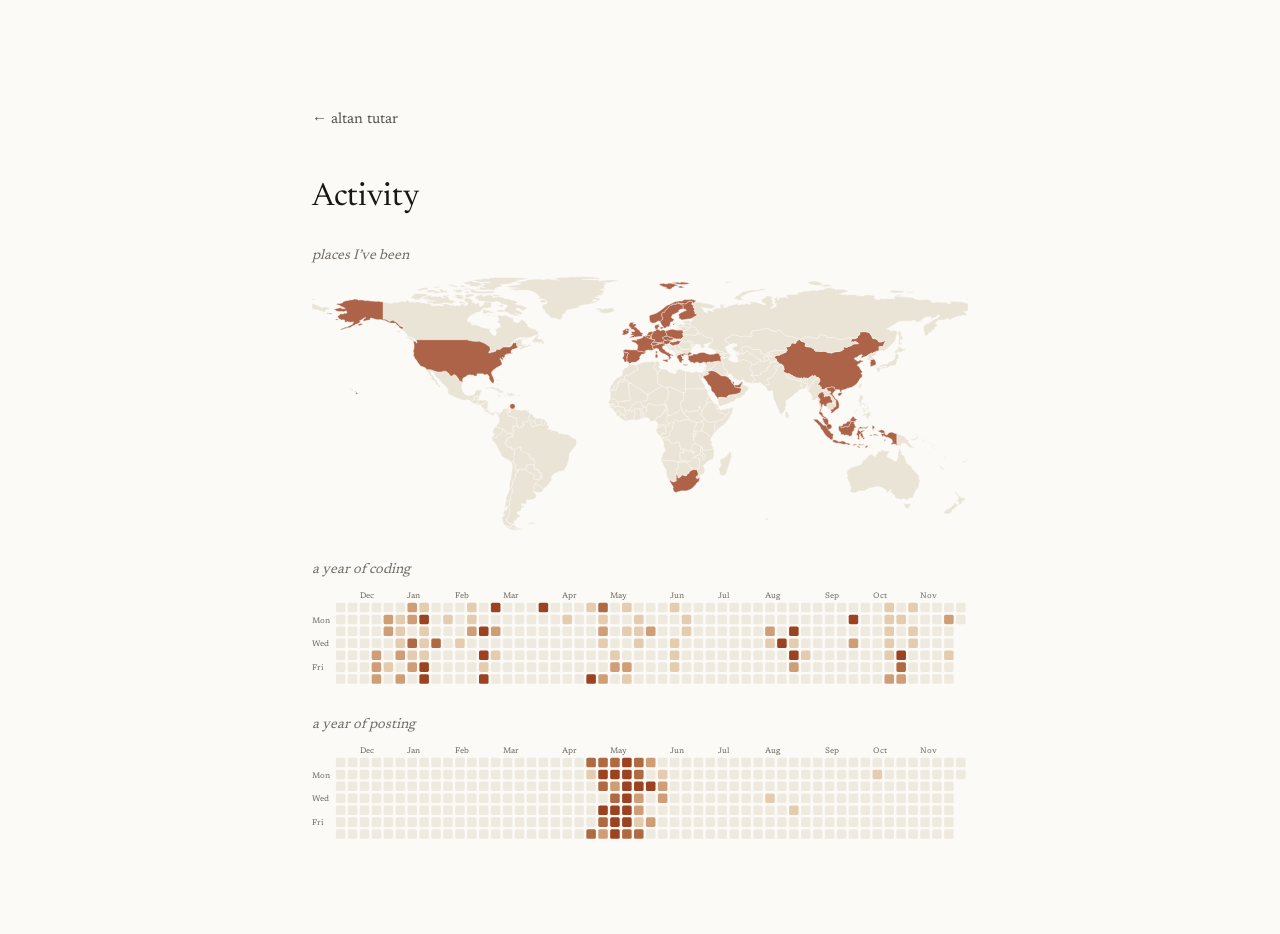
==== commit b2da1fd0: "Activity refresh" ====
--- a/activity.html
+++ b/activity.html
@@ -29,14 +29,14 @@
     <div class="group">
       <h2>a year of coding</h2>
       <!-- WIDGET:github -->
-<div class="heatmap"><svg viewBox="0 0 825 121" role="img" aria-label="A year of GitHub contributions"><text x="60" y="10">Dec</text><text x="120" y="10">Jan</text><text x="180" y="10">Feb</text><text x="240" y="10">Mar</text><text x="315" y="10">Apr</text><text x="375" y="10">May</text><text x="450" y="10">Jun</text><text x="510" y="10">Jul</text><text x="570" y="10">Aug</text><text x="645" y="10">Sep</text><text x="705" y="10">Oct</text><text x="765" y="10">Nov</text><text x="0" y="41">Mon</text><text x="0" y="71">Wed</text><text x="0" y="101">Fri</text><rect x="30" y="16" width="12" height="12" rx="2" fill="#efeadf"><title>2025-11-23: 0</title></rect><rect x="30" y="31" width="12" height="12" rx="2" fill="#efeadf"><title>2025-11-24: 0</title></rect><rect x="30" y="46" width="12" height="12" rx="2" fill="#efeadf"><title>2025-11-25: 0</title></rect><rect x="30" y="61" width="12" height="12" rx="2" fill="#efeadf"><title>2025-11-26: 0</title></rect><rect x="30" y="76" width="12" height="12" rx="2" fill="#efeadf"><title>2025-11-27: 0</title></rect><rect x="30" y="91" width="12" height="12" rx="2" fill="#efeadf"><title>2025-11-28: 0</title></rect><rect x="30" y="106" width="12" height="12" rx="2" fill="#efeadf"><title>2025-11-29: 0</title></rect><rect x="45" y="16" width="12" height="12" rx="2" fill="#efeadf"><title>2025-11-30: 0</title></rect><rect x="45" y="31" width="12" height="12" rx="2" fill="#efeadf"><title>2025-12-01: 0</title></rect><rect x="45" y="46" width="12" height="12" rx="2" fill="#efeadf"><title>2025-12-02: 0</title></rect><rect x="45" y="61" width="12" height="12" rx="2" fill="#efeadf"><title>2025-12-03: 0</title></rect><rect x="45" y="76" width="12" height="12" rx="2" fill="#efeadf"><title>2025-12-04: 0</title></rect><rect x="45" y="91" width="12" height="12" rx="2" fill="#efeadf"><title>2025-12-05: 0</title></rect><rect x="45" y="106" width="12" height="12" rx="2" fill="#efeadf"><title>2025-12-06: 0</title></rect><rect x="60" y="16" width="12" height="12" rx="2" fill="#efeadf"><title>2025-12-07: 0</title></rect><rect x="60" y="31" width="12" height="12" rx="2" fill="#efeadf"><title>2025-12-08: 0</title></rect><rect x="60" y="46" width="12" height="12" rx="2" fill="#efeadf"><title>2025-12-09: 0</title></rect><rect x="60" y="61" width="12" height="12" rx="2" fill="#efeadf"><title>2025-12-10: 0</title></rect><rect x="60" y="76" width="12" height="12" rx="2" fill="#efeadf"><title>2025-12-11: 0</title></rect><rect x="60" y="91" width="12" height="12" rx="2" fill="#efeadf"><title>2025-12-12: 0</title></rect><rect x="60" y="106" width="12" height="12" rx="2" fill="#efeadf"><title>2025-12-13: 0</title></rect><rect x="75" y="16" width="12" height="12" rx="2" fill="#efeadf"><title>2025-12-14: 0</title></rect><rect x="75" y="31" width="12" height="12" rx="2" fill="#efeadf"><title>2025-12-15: 0</title></rect><rect x="75" y="46" width="12" height="12" rx="2" fill="#efeadf"><title>2025-12-16: 0</title></rect><rect x="75" y="61" width="12" height="12" rx="2" fill="#efeadf"><title>2025-12-17: 0</title></rect><rect x="75" y="76" width="12" height="12" rx="2" fill="#cf9e77"><title>2025-12-18: 3</title></rect><rect x="75" y="91" width="12" height="12" rx="2" fill="#cf9e77"><title>2025-12-19: 3</title></rect><rect x="75" y="106" width="12" height="12" rx="2" fill="#cf9e77"><title>2025-12-20: 5</title></rect><rect x="90" y="16" width="12" height="12" rx="2" fill="#efeadf"><title>2025-12-21: 0</title></rect><rect x="90" y="31" width="12" height="12" rx="2" fill="#cf9e77"><title>2025-12-22: 3</title></rect><rect x="90" y="46" width="12" height="12" rx="2" fill="#cf9e77"><title>2025-12-23: 3</title></rect><rect x="90" y="61" width="12" height="12" rx="2" fill="#efeadf"><title>2025-12-24: 0</title></rect><rect x="90" y="76" width="12" height="12" rx="2" fill="#efeadf"><title>2025-12-25: 0</title></rect><rect x="90" y="91" width="12" height="12" rx="2" fill="#e6ccae"><title>2025-12-26: 1</title></rect><rect x="90" y="106" width="12" height="12" rx="2" fill="#efeadf"><title>2025-12-27: 0</title></rect><rect x="105" y="16" width="12" height="12" rx="2" fill="#efeadf"><title>2025-12-28: 0</title></rect><rect x="105" y="31" width="12" height="12" rx="2" fill="#e6ccae"><title>2025-12-29: 1</title></rect><rect x="105" y="46" width="12" height="12" rx="2" fill="#e6ccae"><title>2025-12-30: 1</title></rect><rect x="105" y="61" width="12" height="12" rx="2" fill="#e6ccae"><title>2025-12-31: 1</title></rect><rect x="105" y="76" width="12" height="12" rx="2" fill="#cf9e77"><title>2026-01-01: 3</title></rect><rect x="105" y="91" width="12" height="12" rx="2" fill="#efeadf"><title>2026-01-02: 0</title></rect><rect x="105" y="106" width="12" height="12" rx="2" fill="#cf9e77"><title>2026-01-03: 3</title></rect><rect x="120" y="16" width="12" height="12" rx="2" fill="#cf9e77"><title>2026-01-04: 3</title></rect><rect x="120" y="31" width="12" height="12" rx="2" fill="#cf9e77"><title>2026-01-05: 3</title></rect><rect x="120" y="46" width="12" height="12" rx="2" fill="#efeadf"><title>2026-01-06: 0</title></rect><rect x="120" y="61" width="12" height="12" rx="2" fill="#b06a42"><title>2026-01-07: 6</title></rect><rect x="120" y="76" width="12" height="12" rx="2" fill="#e6ccae"><title>2026-01-08: 1</title></rect><rect x="120" y="91" width="12" height="12" rx="2" fill="#cf9e77"><title>2026-01-09: 3</title></rect><rect x="120" y="106" width="12" height="12" rx="2" fill="#efeadf"><title>2026-01-10: 0</title></rect><rect x="135" y="16" width="12" height="12" rx="2" fill="#e6ccae"><title>2026-01-11: 1</title></rect><rect x="135" y="31" width="12" height="12" rx="2" fill="#9c4221"><title>2026-01-12: 12</title></rect><rect x="135" y="46" width="12" height="12" rx="2" fill="#e6ccae"><title>2026-01-13: 2</title></rect><rect x="135" y="61" width="12" height="12" rx="2" fill="#e6ccae"><title>2026-01-14: 1</title></rect><rect x="135" y="76" width="12" height="12" rx="2" fill="#e6ccae"><title>2026-01-15: 1</title></rect><rect x="135" y="91" width="12" height="12" rx="2" fill="#9c4221"><title>2026-01-16: 17</title></rect><rect x="135" y="106" width="12" height="12" rx="2" fill="#9c4221"><title>2026-01-17: 18</title></rect><rect x="150" y="16" width="12" height="12" rx="2" fill="#efeadf"><title>2026-01-18: 0</title></rect><rect x="150" y="31" width="12" height="12" rx="2" fill="#efeadf"><title>2026-01-19: 0</title></rect><rect x="150" y="46" width="12" height="12" rx="2" fill="#efeadf"><title>2026-01-20: 0</title></rect><rect x="150" y="61" width="12" height="12" rx="2" fill="#b06a42"><title>2026-01-21: 9</title></rect><rect x="150" y="76" width="12" height="12" rx="2" fill="#efeadf"><title>2026-01-22: 0</title></rect><rect x="150" y="91" width="12" height="12" rx="2" fill="#efeadf"><title>2026-01-23: 0</title></rect><rect x="150" y="106" width="12" height="12" rx="2" fill="#efeadf"><title>2026-01-24: 0</title></rect><rect x="165" y="16" width="12" height="12" rx="2" fill="#efeadf"><title>2026-01-25: 0</title></rect><rect x="165" y="31" width="12" height="12" rx="2" fill="#e6ccae"><title>2026-01-26: 1</title></rect><rect x="165" y="46" width="12" height="12" rx="2" fill="#efeadf"><title>2026-01-27: 0</title></rect><rect x="165" y="61" width="12" height="12" rx="2" fill="#efeadf"><title>2026-01-28: 0</title></rect><rect x="165" y="76" width="12" height="12" rx="2" fill="#efeadf"><title>2026-01-29: 0</title></rect><rect x="165" y="91" width="12" height="12" rx="2" fill="#efeadf"><title>2026-01-30: 0</title></rect><rect x="165" y="106" width="12" height="12" rx="2" fill="#efeadf"><title>2026-01-31: 0</title></rect><rect x="180" y="16" width="12" height="12" rx="2" fill="#efeadf"><title>2026-02-01: 0</title></rect><rect x="180" y="31" width="12" height="12" rx="2" fill="#efeadf"><title>2026-02-02: 0</title></rect><rect x="180" y="46" width="12" height="12" rx="2" fill="#efeadf"><title>2026-02-03: 0</title></rect><rect x="180" y="61" width="12" height="12" rx="2" fill="#e6ccae"><title>2026-02-04: 2</title></rect><rect x="180" y="76" width="12" height="12" rx="2" fill="#efeadf"><title>2026-02-05: 0</title></rect><rect x="180" y="91" width="12" height="12" rx="2" fill="#efeadf"><title>2026-02-06: 0</title></rect><rect x="180" y="106" width="12" height="12" rx="2" fill="#efeadf"><title>2026-02-07: 0</title></rect><rect x="195" y="16" width="12" height="12" rx="2" fill="#e6ccae"><title>2026-02-08: 1</title></rect><rect x="195" y="31" width="12" height="12" rx="2" fill="#e6ccae"><title>2026-02-09: 2</title></rect><rect x="195" y="46" width="12" height="12" rx="2" fill="#cf9e77"><title>2026-02-10: 3</title></rect><rect x="195" y="61" width="12" height="12" rx="2" fill="#efeadf"><title>2026-02-11: 0</title></rect><rect x="195" y="76" width="12" height="12" rx="2" fill="#efeadf"><title>2026-02-12: 0</title></rect><rect x="195" y="91" width="12" height="12" rx="2" fill="#efeadf"><title>2026-02-13: 0</title></rect><rect x="195" y="106" width="12" height="12" rx="2" fill="#efeadf"><title>2026-02-14: 0</title></rect><rect x="210" y="16" width="12" height="12" rx="2" fill="#efeadf"><title>2026-02-15: 0</title></rect><rect x="210" y="31" width="12" height="12" rx="2" fill="#efeadf"><title>2026-02-16: 0</title></rect><rect x="210" y="46" width="12" height="12" rx="2" fill="#9c4221"><title>2026-02-17: 23</title></rect><rect x="210" y="61" width="12" height="12" rx="2" fill="#efeadf"><title>2026-02-18: 0</title></rect><rect x="210" y="76" width="12" height="12" rx="2" fill="#9c4221"><title>2026-02-19: 12</title></rect><rect x="210" y="91" width="12" height="12" rx="2" fill="#e6ccae"><title>2026-02-20: 2</title></rect><rect x="210" y="106" width="12" height="12" rx="2" fill="#9c4221"><title>2026-02-21: 12</title></rect><rect x="225" y="16" width="12" height="12" rx="2" fill="#9c4221"><title>2026-02-22: 10</title></rect><rect x="225" y="31" width="12" height="12" rx="2" fill="#efeadf"><title>2026-02-23: 0</title></rect><rect x="225" y="46" width="12" height="12" rx="2" fill="#cf9e77"><title>2026-02-24: 4</title></rect><rect x="225" y="61" width="12" height="12" rx="2" fill="#efeadf"><title>2026-02-25: 0</title></rect><rect x="225" y="76" width="12" height="12" rx="2" fill="#e6ccae"><title>2026-02-26: 1</title></rect><rect x="225" y="91" width="12" height="12" rx="2" fill="#efeadf"><title>2026-02-27: 0</title></rect><rect x="225" y="106" width="12" height="12" rx="2" fill="#efeadf"><title>2026-02-28: 0</title></rect><rect x="240" y="16" width="12" height="12" rx="2" fill="#efeadf"><title>2026-03-01: 0</title></rect><rect x="240" y="31" width="12" height="12" rx="2" fill="#efeadf"><title>2026-03-02: 0</title></rect><rect x="240" y="46" width="12" height="12" rx="2" fill="#efeadf"><title>2026-03-03: 0</title></rect><rect x="240" y="61" width="12" height="12" rx="2" fill="#efeadf"><title>2026-03-04: 0</title></rect><rect x="240" y="76" width="12" height="12" rx="2" fill="#efeadf"><title>2026-03-05: 0</title></rect><rect x="240" y="91" width="12" height="12" rx="2" fill="#efeadf"><title>2026-03-06: 0</title></rect><rect x="240" y="106" width="12" height="12" rx="2" fill="#efeadf"><title>2026-03-07: 0</title></rect><rect x="255" y="16" width="12" height="12" rx="2" fill="#efeadf"><title>2026-03-08: 0</title></rect><rect x="255" y="31" width="12" height="12" rx="2" fill="#efeadf"><title>2026-03-09: 0</title></rect><rect x="255" y="46" width="12" height="12" rx="2" fill="#efeadf"><title>2026-03-10: 0</title></rect><rect x="255" y="61" width="12" height="12" rx="2" fill="#efeadf"><title>2026-03-11: 0</title></rect><rect x="255" y="76" width="12" height="12" rx="2" fill="#efeadf"><title>2026-03-12: 0</title></rect><rect x="255" y="91" width="12" height="12" rx="2" fill="#efeadf"><title>2026-03-13: 0</title></rect><rect x="255" y="106" width="12" height="12" rx="2" fill="#efeadf"><title>2026-03-14: 0</title></rect><rect x="270" y="16" width="12" height="12" rx="2" fill="#efeadf"><title>2026-03-15: 0</title></rect><rect x="270" y="31" width="12" height="12" rx="2" fill="#efeadf"><title>2026-03-16: 0</title></rect><rect x="270" y="46" width="12" height="12" rx="2" fill="#efeadf"><title>2026-03-17: 0</title></rect><rect x="270" y="61" width="12" height="12" rx="2" fill="#efeadf"><title>2026-03-18: 0</title></rect><rect x="270" y="76" width="12" height="12" rx="2" fill="#efeadf"><title>2026-03-19: 0</title></rect><rect x="270" y="91" width="12" height="12" rx="2" fill="#efeadf"><title>2026-03-20: 0</title></rect><rect x="270" y="106" width="12" height="12" rx="2" fill="#efeadf"><title>2026-03-21: 0</title></rect><rect x="285" y="16" width="12" height="12" rx="2" fill="#9c4221"><title>2026-03-22: 16</title></rect><rect x="285" y="31" width="12" height="12" rx="2" fill="#efeadf"><title>2026-03-23: 0</title></rect><rect x="285" y="46" width="12" height="12" rx="2" fill="#efeadf"><title>2026-03-24: 0</title></rect><rect x="285" y="61" width="12" height="12" rx="2" fill="#efeadf"><title>2026-03-25: 0</title></rect><rect x="285" y="76" width="12" height="12" rx="2" fill="#efeadf"><title>2026-03-26: 0</title></rect><rect x="285" y="91" width="12" height="12" rx="2" fill="#efeadf"><title>2026-03-27: 0</title></rect><rect x="285" y="106" width="12" height="12" rx="2" fill="#efeadf"><title>2026-03-28: 0</title></rect><rect x="300" y="16" width="12" height="12" rx="2" fill="#efeadf"><title>2026-03-29: 0</title></rect><rect x="300" y="31" width="12" height="12" rx="2" fill="#efeadf"><title>2026-03-30: 0</title></rect><rect x="300" y="46" width="12" height="12" rx="2" fill="#efeadf"><title>2026-03-31: 0</title></rect><rect x="300" y="61" width="12" height="12" rx="2" fill="#efeadf"><title>2026-04-01: 0</title></rect><rect x="300" y="76" width="12" height="12" rx="2" fill="#efeadf"><title>2026-04-02: 0</title></rect><rect x="300" y="91" width="12" height="12" rx="2" fill="#efeadf"><title>2026-04-03: 0</title></rect><rect x="300" y="106" width="12" height="12" rx="2" fill="#efeadf"><title>2026-04-04: 0</title></rect><rect x="315" y="16" width="12" height="12" rx="2" fill="#efeadf"><title>2026-04-05: 0</title></rect><rect x="315" y="31" width="12" height="12" rx="2" fill="#e6ccae"><title>2026-04-06: 2</title></rect><rect x="315" y="46" width="12" height="12" rx="2" fill="#efeadf"><title>2026-04-07: 0</title></rect><rect x="315" y="61" width="12" height="12" rx="2" fill="#efeadf"><title>2026-04-08: 0</title></rect><rect x="315" y="76" width="12" height="12" rx="2" fill="#efeadf"><title>2026-04-09: 0</title></rect><rect x="315" y="91" width="12" height="12" rx="2" fill="#efeadf"><title>2026-04-10: 0</title></rect><rect x="315" y="106" width="12" height="12" rx="2" fill="#efeadf"><title>2026-04-11: 0</title></rect><rect x="330" y="16" width="12" height="12" rx="2" fill="#efeadf"><title>2026-04-12: 0</title></rect><rect x="330" y="31" width="12" height="12" rx="2" fill="#efeadf"><title>2026-04-13: 0</title></rect><rect x="330" y="46" width="12" height="12" rx="2" fill="#efeadf"><title>2026-04-14: 0</title></rect><rect x="330" y="61" width="12" height="12" rx="2" fill="#efeadf"><title>2026-04-15: 0</title></rect><rect x="330" y="76" width="12" height="12" rx="2" fill="#efeadf"><title>2026-04-16: 0</title></rect><rect x="330" y="91" width="12" height="12" rx="2" fill="#efeadf"><title>2026-04-17: 0</title></rect><rect x="330" y="106" width="12" height="12" rx="2" fill="#efeadf"><title>2026-04-18: 0</title></rect><rect x="345" y="16" width="12" height="12" rx="2" fill="#e6ccae"><title>2026-04-19: 2</title></rect><rect x="345" y="31" width="12" height="12" rx="2" fill="#efeadf"><title>2026-04-20: 0</title></rect><rect x="345" y="46" width="12" height="12" rx="2" fill="#efeadf"><title>2026-04-21: 0</title></rect><rect x="345" y="61" width="12" height="12" rx="2" fill="#efeadf"><title>2026-04-22: 0</title></rect><rect x="345" y="76" width="12" height="12" rx="2" fill="#efeadf"><title>2026-04-23: 0</title></rect><rect x="345" y="91" width="12" height="12" rx="2" fill="#efeadf"><title>2026-04-24: 0</title></rect><rect x="345" y="106" width="12" height="12" rx="2" fill="#9c4221"><title>2026-04-25: 13</title></rect><rect x="360" y="16" width="12" height="12" rx="2" fill="#b06a42"><title>2026-04-26: 9</title></rect><rect x="360" y="31" width="12" height="12" rx="2" fill="#e6ccae"><title>2026-04-27: 2</title></rect><rect x="360" y="46" width="12" height="12" rx="2" fill="#cf9e77"><title>2026-04-28: 4</title></rect><rect x="360" y="61" width="12" height="12" rx="2" fill="#e6ccae"><title>2026-04-29: 1</title></rect><rect x="360" y="76" width="12" height="12" rx="2" fill="#efeadf"><title>2026-04-30: 0</title></rect><rect x="360" y="91" width="12" height="12" rx="2" fill="#efeadf"><title>2026-05-01: 0</title></rect><rect x="360" y="106" width="12" height="12" rx="2" fill="#cf9e77"><title>2026-05-02: 4</title></rect><rect x="375" y="16" width="12" height="12" rx="2" fill="#efeadf"><title>2026-05-03: 0</title></rect><rect x="375" y="31" width="12" height="12" rx="2" fill="#efeadf"><title>2026-05-04: 0</title></rect><rect x="375" y="46" width="12" height="12" rx="2" fill="#efeadf"><title>2026-05-05: 0</title></rect><rect x="375" y="61" width="12" height="12" rx="2" fill="#efeadf"><title>2026-05-06: 0</title></rect><rect x="375" y="76" width="12" height="12" rx="2" fill="#e6ccae"><title>2026-05-07: 2</title></rect><rect x="375" y="91" width="12" height="12" rx="2" fill="#cf9e77"><title>2026-05-08: 4</title></rect><rect x="375" y="106" width="12" height="12" rx="2" fill="#efeadf"><title>2026-05-09: 0</title></rect><rect x="390" y="16" width="12" height="12" rx="2" fill="#e6ccae"><title>2026-05-10: 1</title></rect><rect x="390" y="31" width="12" height="12" rx="2" fill="#efeadf"><title>2026-05-11: 0</title></rect><rect x="390" y="46" width="12" height="12" rx="2" fill="#e6ccae"><title>2026-05-12: 1</title></rect><rect x="390" y="61" width="12" height="12" rx="2" fill="#efeadf"><title>2026-05-13: 0</title></rect><rect x="390" y="76" width="12" height="12" rx="2" fill="#efeadf"><title>2026-05-14: 0</title></rect><rect x="390" y="91" width="12" height="12" rx="2" fill="#cf9e77"><title>2026-05-15: 4</title></rect><rect x="390" y="106" width="12" height="12" rx="2" fill="#e6ccae"><title>2026-05-16: 1</title></rect><rect x="405" y="16" width="12" height="12" rx="2" fill="#efeadf"><title>2026-05-17: 0</title></rect><rect x="405" y="31" width="12" height="12" rx="2" fill="#e6ccae"><title>2026-05-18: 1</title></rect><rect x="405" y="46" width="12" height="12" rx="2" fill="#e6ccae"><title>2026-05-19: 1</title></rect><rect x="405" y="61" width="12" height="12" rx="2" fill="#e6ccae"><title>2026-05-20: 1</title></rect><rect x="405" y="76" width="12" height="12" rx="2" fill="#efeadf"><title>2026-05-21: 0</title></rect><rect x="405" y="91" width="12" height="12" rx="2" fill="#efeadf"><title>2026-05-22: 0</title></rect><rect x="405" y="106" width="12" height="12" rx="2" fill="#efeadf"><title>2026-05-23: 0</title></rect><rect x="420" y="16" width="12" height="12" rx="2" fill="#efeadf"><title>2026-05-24: 0</title></rect><rect x="420" y="31" width="12" height="12" rx="2" fill="#efeadf"><title>2026-05-25: 0</title></rect><rect x="420" y="46" width="12" height="12" rx="2" fill="#cf9e77"><title>2026-05-26: 5</title></rect><rect x="420" y="61" width="12" height="12" rx="2" fill="#efeadf"><title>2026-05-27: 0</title></rect><rect x="420" y="76" width="12" height="12" rx="2" fill="#efeadf"><title>2026-05-28: 0</title></rect><rect x="420" y="91" width="12" height="12" rx="2" fill="#efeadf"><title>2026-05-29: 0</title></rect><rect x="420" y="106" width="12" height="12" rx="2" fill="#efeadf"><title>2026-05-30: 0</title></rect><rect x="435" y="16" width="12" height="12" rx="2" fill="#efeadf"><title>2026-05-31: 0</title></rect><rect x="435" y="31" width="12" height="12" rx="2" fill="#efeadf"><title>2026-06-01: 0</title></rect><rect x="435" y="46" width="12" height="12" rx="2" fill="#efeadf"><title>2026-06-02: 0</title></rect><rect x="435" y="61" width="12" height="12" rx="2" fill="#efeadf"><title>2026-06-03: 0</title></rect><rect x="435" y="76" width="12" height="12" rx="2" fill="#efeadf"><title>2026-06-04: 0</title></rect><rect x="435" y="91" width="12" height="12" rx="2" fill="#efeadf"><title>2026-06-05: 0</title></rect><rect x="435" y="106" width="12" height="12" rx="2" fill="#efeadf"><title>2026-06-06: 0</title></rect><rect x="450" y="16" width="12" height="12" rx="2" fill="#e6ccae"><title>2026-06-07: 1</title></rect><rect x="450" y="31" width="12" height="12" rx="2" fill="#efeadf"><title>2026-06-08: 0</title></rect><rect x="450" y="46" width="12" height="12" rx="2" fill="#efeadf"><title>2026-06-09: 0</title></rect><rect x="450" y="61" width="12" height="12" rx="2" fill="#e6ccae"><title>2026-06-10: 1</title></rect><rect x="450" y="76" width="12" height="12" rx="2" fill="#e6ccae"><title>2026-06-11: 1</title></rect><rect x="450" y="91" width="12" height="12" rx="2" fill="#e6ccae"><title>2026-06-12: 1</title></rect><rect x="450" y="106" width="12" height="12" rx="2" fill="#efeadf"><title>2026-06-13: 0</title></rect><rect x="465" y="16" width="12" height="12" rx="2" fill="#efeadf"><title>2026-06-14: 0</title></rect><rect x="465" y="31" width="12" height="12" rx="2" fill="#e6ccae"><title>2026-06-15: 1</title></rect><rect x="465" y="46" width="12" height="12" rx="2" fill="#e6ccae"><title>2026-06-16: 1</title></rect><rect x="465" y="61" width="12" height="12" rx="2" fill="#efeadf"><title>2026-06-17: 0</title></rect><rect x="465" y="76" width="12" height="12" rx="2" fill="#efeadf"><title>2026-06-18: 0</title></rect><rect x="465" y="91" width="12" height="12" rx="2" fill="#efeadf"><title>2026-06-19: 0</title></rect><rect x="465" y="106" width="12" height="12" rx="2" fill="#efeadf"><title>2026-06-20: 0</title></rect><rect x="480" y="16" width="12" height="12" rx="2" fill="#efeadf"><title>2026-06-21: 0</title></rect><rect x="480" y="31" width="12" height="12" rx="2" fill="#efeadf"><title>2026-06-22: 0</title></rect><rect x="480" y="46" width="12" height="12" rx="2" fill="#efeadf"><title>2026-06-23: 0</title></rect><rect x="480" y="61" width="12" height="12" rx="2" fill="#efeadf"><title>2026-06-24: 0</title></rect><rect x="480" y="76" width="12" height="12" rx="2" fill="#efeadf"><title>2026-06-25: 0</title></rect><rect x="480" y="91" width="12" height="12" rx="2" fill="#efeadf"><title>2026-06-26: 0</title></rect><rect x="480" y="106" width="12" height="12" rx="2" fill="#efeadf"><title>2026-06-27: 0</title></rect><rect x="495" y="16" width="12" height="12" rx="2" fill="#efeadf"><title>2026-06-28: 0</title></rect><rect x="495" y="31" width="12" height="12" rx="2" fill="#efeadf"><title>2026-06-29: 0</title></rect><rect x="495" y="46" width="12" height="12" rx="2" fill="#efeadf"><title>2026-06-30: 0</title></rect><rect x="495" y="61" width="12" height="12" rx="2" fill="#efeadf"><title>2026-07-01: 0</title></rect><rect x="495" y="76" width="12" height="12" rx="2" fill="#efeadf"><title>2026-07-02: 0</title></rect><rect x="495" y="91" width="12" height="12" rx="2" fill="#efeadf"><title>2026-07-03: 0</title></rect><rect x="495" y="106" width="12" height="12" rx="2" fill="#efeadf"><title>2026-07-04: 0</title></rect><rect x="510" y="16" width="12" height="12" rx="2" fill="#efeadf"><title>2026-07-05: 0</title></rect><rect x="510" y="31" width="12" height="12" rx="2" fill="#efeadf"><title>2026-07-06: 0</title></rect><rect x="510" y="46" width="12" height="12" rx="2" fill="#efeadf"><title>2026-07-07: 0</title></rect><rect x="510" y="61" width="12" height="12" rx="2" fill="#efeadf"><title>2026-07-08: 0</title></rect><rect x="510" y="76" width="12" height="12" rx="2" fill="#efeadf"><title>2026-07-09: 0</title></rect><rect x="510" y="91" width="12" height="12" rx="2" fill="#efeadf"><title>2026-07-10: 0</title></rect><rect x="510" y="106" width="12" height="12" rx="2" fill="#efeadf"><title>2026-07-11: 0</title></rect><rect x="525" y="16" width="12" height="12" rx="2" fill="#efeadf"><title>2026-07-12: 0</title></rect><rect x="525" y="31" width="12" height="12" rx="2" fill="#efeadf"><title>2026-07-13: 0</title></rect><rect x="525" y="46" width="12" height="12" rx="2" fill="#efeadf"><title>2026-07-14: 0</title></rect><rect x="525" y="61" width="12" height="12" rx="2" fill="#efeadf"><title>2026-07-15: 0</title></rect><rect x="525" y="76" width="12" height="12" rx="2" fill="#efeadf"><title>2026-07-16: 0</title></rect><rect x="525" y="91" width="12" height="12" rx="2" fill="#efeadf"><title>2026-07-17: 0</title></rect><rect x="525" y="106" width="12" height="12" rx="2" fill="#efeadf"><title>2026-07-18: 0</title></rect><rect x="540" y="16" width="12" height="12" rx="2" fill="#efeadf"><title>2026-07-19: 0</title></rect><rect x="540" y="31" width="12" height="12" rx="2" fill="#efeadf"><title>2026-07-20: 0</title></rect><rect x="540" y="46" width="12" height="12" rx="2" fill="#efeadf"><title>2026-07-21: 0</title></rect><rect x="540" y="61" width="12" height="12" rx="2" fill="#efeadf"><title>2026-07-22: 0</title></rect><rect x="540" y="76" width="12" height="12" rx="2" fill="#efeadf"><title>2026-07-23: 0</title></rect><rect x="540" y="91" width="12" height="12" rx="2" fill="#efeadf"><title>2026-07-24: 0</title></rect><rect x="540" y="106" width="12" height="12" rx="2" fill="#efeadf"><title>2026-07-25: 0</title></rect><rect x="555" y="16" width="12" height="12" rx="2" fill="#efeadf"><title>2026-07-26: 0</title></rect><rect x="555" y="31" width="12" height="12" rx="2" fill="#efeadf"><title>2026-07-27: 0</title></rect><rect x="555" y="46" width="12" height="12" rx="2" fill="#efeadf"><title>2026-07-28: 0</title></rect><rect x="555" y="61" width="12" height="12" rx="2" fill="#efeadf"><title>2026-07-29: 0</title></rect><rect x="555" y="76" width="12" height="12" rx="2" fill="#efeadf"><title>2026-07-30: 0</title></rect><rect x="555" y="91" width="12" height="12" rx="2" fill="#efeadf"><title>2026-07-31: 0</title></rect><rect x="555" y="106" width="12" height="12" rx="2" fill="#efeadf"><title>2026-08-01: 0</title></rect><rect x="570" y="16" width="12" height="12" rx="2" fill="#efeadf"><title>2026-08-02: 0</title></rect><rect x="570" y="31" width="12" height="12" rx="2" fill="#efeadf"><title>2026-08-03: 0</title></rect><rect x="570" y="46" width="12" height="12" rx="2" fill="#cf9e77"><title>2026-08-04: 3</title></rect><rect x="570" y="61" width="12" height="12" rx="2" fill="#e6ccae"><title>2026-08-05: 1</title></rect><rect x="570" y="76" width="12" height="12" rx="2" fill="#efeadf"><title>2026-08-06: 0</title></rect><rect x="570" y="91" width="12" height="12" rx="2" fill="#efeadf"><title>2026-08-07: 0</title></rect><rect x="570" y="106" width="12" height="12" rx="2" fill="#efeadf"><title>2026-08-08: 0</title></rect><rect x="585" y="16" width="12" height="12" rx="2" fill="#efeadf"><title>2026-08-09: 0</title></rect><rect x="585" y="31" width="12" height="12" rx="2" fill="#efeadf"><title>2026-08-10: 0</title></rect><rect x="585" y="46" width="12" height="12" rx="2" fill="#efeadf"><title>2026-08-11: 0</title></rect><rect x="585" y="61" width="12" height="12" rx="2" fill="#9c4221"><title>2026-08-12: 10</title></rect><rect x="585" y="76" width="12" height="12" rx="2" fill="#efeadf"><title>2026-08-13: 0</title></rect><rect x="585" y="91" width="12" height="12" rx="2" fill="#efeadf"><title>2026-08-14: 0</title></rect><rect x="585" y="106" width="12" height="12" rx="2" fill="#efeadf"><title>2026-08-15: 0</title></rect><rect x="600" y="16" width="12" height="12" rx="2" fill="#efeadf"><title>2026-08-16: 0</title></rect><rect x="600" y="31" width="12" height="12" rx="2" fill="#efeadf"><title>2026-08-17: 0</title></rect><rect x="600" y="46" width="12" height="12" rx="2" fill="#9c4221"><title>2026-08-18: 11</title></rect><rect x="600" y="61" width="12" height="12" rx="2" fill="#e6ccae"><title>2026-08-19: 1</title></rect><rect x="600" y="76" width="12" height="12" rx="2" fill="#9c4221"><title>2026-08-20: 20</title></rect><rect x="600" y="91" width="12" height="12" rx="2" fill="#cf9e77"><title>2026-08-21: 4</title></rect><rect x="600" y="106" width="12" height="12" rx="2" fill="#efeadf"><title>2026-08-22: 0</title></rect><rect x="615" y="16" width="12" height="12" rx="2" fill="#efeadf"><title>2026-08-23: 0</title></rect><rect x="615" y="31" width="12" height="12" rx="2" fill="#efeadf"><title>2026-08-24: 0</title></rect><rect x="615" y="46" width="12" height="12" rx="2" fill="#efeadf"><title>2026-08-25: 0</title></rect><rect x="615" y="61" width="12" height="12" rx="2" fill="#efeadf"><title>2026-08-26: 0</title></rect><rect x="615" y="76" width="12" height="12" rx="2" fill="#e6ccae"><title>2026-08-27: 1</title></rect><rect x="615" y="91" width="12" height="12" rx="2" fill="#efeadf"><title>2026-08-28: 0</title></rect><rect x="615" y="106" width="12" height="12" rx="2" fill="#efeadf"><title>2026-08-29: 0</title></rect><rect x="630" y="16" width="12" height="12" rx="2" fill="#efeadf"><title>2026-08-30: 0</title></rect><rect x="630" y="31" width="12" height="12" rx="2" fill="#efeadf"><title>2026-08-31: 0</title></rect><rect x="630" y="46" width="12" height="12" rx="2" fill="#efeadf"><title>2026-09-01: 0</title></rect><rect x="630" y="61" width="12" height="12" rx="2" fill="#efeadf"><title>2026-09-02: 0</title></rect><rect x="630" y="76" width="12" height="12" rx="2" fill="#efeadf"><title>2026-09-03: 0</title></rect><rect x="630" y="91" width="12" height="12" rx="2" fill="#efeadf"><title>2026-09-04: 0</title></rect><rect x="630" y="106" width="12" height="12" rx="2" fill="#efeadf"><title>2026-09-05: 0</title></rect><rect x="645" y="16" width="12" height="12" rx="2" fill="#efeadf"><title>2026-09-06: 0</title></rect><rect x="645" y="31" width="12" height="12" rx="2" fill="#efeadf"><title>2026-09-07: 0</title></rect><rect x="645" y="46" width="12" height="12" rx="2" fill="#efeadf"><title>2026-09-08: 0</title></rect><rect x="645" y="61" width="12" height="12" rx="2" fill="#efeadf"><title>2026-09-09: 0</title></rect><rect x="645" y="76" width="12" height="12" rx="2" fill="#efeadf"><title>2026-09-10: 0</title></rect><rect x="645" y="91" width="12" height="12" rx="2" fill="#efeadf"><title>2026-09-11: 0</title></rect><rect x="645" y="106" width="12" height="12" rx="2" fill="#efeadf"><title>2026-09-12: 0</title></rect><rect x="660" y="16" width="12" height="12" rx="2" fill="#efeadf"><title>2026-09-13: 0</title></rect><rect x="660" y="31" width="12" height="12" rx="2" fill="#efeadf"><title>2026-09-14: 0</title></rect><rect x="660" y="46" width="12" height="12" rx="2" fill="#efeadf"><title>2026-09-15: 0</title></rect><rect x="660" y="61" width="12" height="12" rx="2" fill="#efeadf"><title>2026-09-16: 0</title></rect><rect x="660" y="76" width="12" height="12" rx="2" fill="#efeadf"><title>2026-09-17: 0</title></rect><rect x="660" y="91" width="12" height="12" rx="2" fill="#efeadf"><title>2026-09-18: 0</title></rect><rect x="660" y="106" width="12" height="12" rx="2" fill="#efeadf"><title>2026-09-19: 0</title></rect><rect x="675" y="16" width="12" height="12" rx="2" fill="#efeadf"><title>2026-09-20: 0</title></rect><rect x="675" y="31" width="12" height="12" rx="2" fill="#9c4221"><title>2026-09-21: 15</title></rect><rect x="675" y="46" width="12" height="12" rx="2" fill="#efeadf"><title>2026-09-22: 0</title></rect><rect x="675" y="61" width="12" height="12" rx="2" fill="#cf9e77"><title>2026-09-23: 5</title></rect><rect x="675" y="76" width="12" height="12" rx="2" fill="#efeadf"><title>2026-09-24: 0</title></rect><rect x="675" y="91" width="12" height="12" rx="2" fill="#efeadf"><title>2026-09-25: 0</title></rect><rect x="675" y="106" width="12" height="12" rx="2" fill="#efeadf"><title>2026-09-26: 0</title></rect><rect x="690" y="16" width="12" height="12" rx="2" fill="#efeadf"><title>2026-09-27: 0</title></rect><rect x="690" y="31" width="12" height="12" rx="2" fill="#efeadf"><title>2026-09-28: 0</title></rect><rect x="690" y="46" width="12" height="12" rx="2" fill="#efeadf"><title>2026-09-29: 0</title></rect><rect x="690" y="61" width="12" height="12" rx="2" fill="#efeadf"><title>2026-09-30: 0</title></rect><rect x="690" y="76" width="12" height="12" rx="2" fill="#efeadf"><title>2026-10-01: 0</title></rect><rect x="690" y="91" width="12" height="12" rx="2" fill="#efeadf"><title>2026-10-02: 0</title></rect><rect x="690" y="106" width="12" height="12" rx="2" fill="#efeadf"><title>2026-10-03: 0</title></rect><rect x="705" y="16" width="12" height="12" rx="2" fill="#efeadf"><title>2026-10-04: 0</title></rect><rect x="705" y="31" width="12" height="12" rx="2" fill="#efeadf"><title>2026-10-05: 0</title></rect><rect x="705" y="46" width="12" height="12" rx="2" fill="#efeadf"><title>2026-10-06: 0</title></rect><rect x="705" y="61" width="12" height="12" rx="2" fill="#efeadf"><title>2026-10-07: 0</title></rect><rect x="705" y="76" width="12" height="12" rx="2" fill="#efeadf"><title>2026-10-08: 0</title></rect><rect x="705" y="91" width="12" height="12" rx="2" fill="#efeadf"><title>2026-10-09: 0</title></rect><rect x="705" y="106" width="12" height="12" rx="2" fill="#efeadf"><title>2026-10-10: 0</title></rect><rect x="720" y="16" width="12" height="12" rx="2" fill="#e6ccae"><title>2026-10-11: 2</title></rect><rect x="720" y="31" width="12" height="12" rx="2" fill="#e6ccae"><title>2026-10-12: 1</title></rect><rect x="720" y="46" width="12" height="12" rx="2" fill="#e6ccae"><title>2026-10-13: 1</title></rect><rect x="720" y="61" width="12" height="12" rx="2" fill="#e6ccae"><title>2026-10-14: 2</title></rect><rect x="720" y="76" width="12" height="12" rx="2" fill="#e6ccae"><title>2026-10-15: 1</title></rect><rect x="720" y="91" width="12" height="12" rx="2" fill="#efeadf"><title>2026-10-16: 0</title></rect><rect x="720" y="106" width="12" height="12" rx="2" fill="#cf9e77"><title>2026-10-17: 4</title></rect><rect x="735" y="16" width="12" height="12" rx="2" fill="#efeadf"><title>2026-10-18: 0</title></rect><rect x="735" y="31" width="12" height="12" rx="2" fill="#e6ccae"><title>2026-10-19: 2</title></rect><rect x="735" y="46" width="12" height="12" rx="2" fill="#efeadf"><title>2026-10-20: 0</title></rect><rect x="735" y="61" width="12" height="12" rx="2" fill="#efeadf"><title>2026-10-21: 0</title></rect><rect x="735" y="76" width="12" height="12" rx="2" fill="#9c4221"><title>2026-10-22: 11</title></rect><rect x="735" y="91" width="12" height="12" rx="2" fill="#b06a42"><title>2026-10-23: 9</title></rect><rect x="735" y="106" width="12" height="12" rx="2" fill="#cf9e77"><title>2026-10-24: 5</title></rect><rect x="750" y="16" width="12" height="12" rx="2" fill="#e6ccae"><title>2026-10-25: 1</title></rect><rect x="750" y="31" width="12" height="12" rx="2" fill="#efeadf"><title>2026-10-26: 0</title></rect><rect x="750" y="46" width="12" height="12" rx="2" fill="#e6ccae"><title>2026-10-27: 2</title></rect><rect x="750" y="61" width="12" height="12" rx="2" fill="#e6ccae"><title>2026-10-28: 2</title></rect><rect x="750" y="76" width="12" height="12" rx="2" fill="#efeadf"><title>2026-10-29: 0</title></rect><rect x="750" y="91" width="12" height="12" rx="2" fill="#efeadf"><title>2026-10-30: 0</title></rect><rect x="750" y="106" width="12" height="12" rx="2" fill="#efeadf"><title>2026-10-31: 0</title></rect><rect x="765" y="16" width="12" height="12" rx="2" fill="#efeadf"><title>2026-11-01: 0</title></rect><rect x="765" y="31" width="12" height="12" rx="2" fill="#efeadf"><title>2026-11-02: 0</title></rect><rect x="765" y="46" width="12" height="12" rx="2" fill="#efeadf"><title>2026-11-03: 0</title></rect><rect x="765" y="61" width="12" height="12" rx="2" fill="#efeadf"><title>2026-11-04: 0</title></rect><rect x="765" y="76" width="12" height="12" rx="2" fill="#efeadf"><title>2026-11-05: 0</title></rect><rect x="765" y="91" width="12" height="12" rx="2" fill="#efeadf"><title>2026-11-06: 0</title></rect><rect x="765" y="106" width="12" height="12" rx="2" fill="#efeadf"><title>2026-11-07: 0</title></rect><rect x="780" y="16" width="12" height="12" rx="2" fill="#efeadf"><title>2026-11-08: 0</title></rect><rect x="780" y="31" width="12" height="12" rx="2" fill="#efeadf"><title>2026-11-09: 0</title></rect><rect x="780" y="46" width="12" height="12" rx="2" fill="#efeadf"><title>2026-11-10: 0</title></rect><rect x="780" y="61" width="12" height="12" rx="2" fill="#efeadf"><title>2026-11-11: 0</title></rect><rect x="780" y="76" width="12" height="12" rx="2" fill="#efeadf"><title>2026-11-12: 0</title></rect><rect x="780" y="91" width="12" height="12" rx="2" fill="#efeadf"><title>2026-11-13: 0</title></rect><rect x="780" y="106" width="12" height="12" rx="2" fill="#efeadf"><title>2026-11-14: 0</title></rect><rect x="795" y="16" width="12" height="12" rx="2" fill="#efeadf"><title>2026-11-15: 0</title></rect><rect x="795" y="31" width="12" height="12" rx="2" fill="#cf9e77"><title>2026-11-16: 4</title></rect><rect x="795" y="46" width="12" height="12" rx="2" fill="#efeadf"><title>2026-11-17: 0</title></rect><rect x="795" y="61" width="12" height="12" rx="2" fill="#efeadf"><title>2026-11-18: 0</title></rect><rect x="795" y="76" width="12" height="12" rx="2" fill="#e6ccae"><title>2026-11-19: 1</title></rect><rect x="795" y="91" width="12" height="12" rx="2" fill="#efeadf"><title>2026-11-20: 0</title></rect><rect x="795" y="106" width="12" height="12" rx="2" fill="#efeadf"><title>2026-11-21: 0</title></rect><rect x="810" y="16" width="12" height="12" rx="2" fill="#efeadf"><title>2026-11-22: 0</title></rect></svg></div>
+<div class="heatmap"><svg viewBox="0 0 825 121" role="img" aria-label="A year of GitHub contributions"><text x="60" y="10">Dec</text><text x="120" y="10">Jan</text><text x="180" y="10">Feb</text><text x="240" y="10">Mar</text><text x="315" y="10">Apr</text><text x="375" y="10">May</text><text x="450" y="10">Jun</text><text x="510" y="10">Jul</text><text x="570" y="10">Aug</text><text x="645" y="10">Sep</text><text x="705" y="10">Oct</text><text x="765" y="10">Nov</text><text x="0" y="41">Mon</text><text x="0" y="71">Wed</text><text x="0" y="101">Fri</text><rect x="30" y="16" width="12" height="12" rx="2" fill="#efeadf"><title>2025-11-23: 0</title></rect><rect x="30" y="31" width="12" height="12" rx="2" fill="#efeadf"><title>2025-11-24: 0</title></rect><rect x="30" y="46" width="12" height="12" rx="2" fill="#efeadf"><title>2025-11-25: 0</title></rect><rect x="30" y="61" width="12" height="12" rx="2" fill="#efeadf"><title>2025-11-26: 0</title></rect><rect x="30" y="76" width="12" height="12" rx="2" fill="#efeadf"><title>2025-11-27: 0</title></rect><rect x="30" y="91" width="12" height="12" rx="2" fill="#efeadf"><title>2025-11-28: 0</title></rect><rect x="30" y="106" width="12" height="12" rx="2" fill="#efeadf"><title>2025-11-29: 0</title></rect><rect x="45" y="16" width="12" height="12" rx="2" fill="#efeadf"><title>2025-11-30: 0</title></rect><rect x="45" y="31" width="12" height="12" rx="2" fill="#efeadf"><title>2025-12-01: 0</title></rect><rect x="45" y="46" width="12" height="12" rx="2" fill="#efeadf"><title>2025-12-02: 0</title></rect><rect x="45" y="61" width="12" height="12" rx="2" fill="#efeadf"><title>2025-12-03: 0</title></rect><rect x="45" y="76" width="12" height="12" rx="2" fill="#efeadf"><title>2025-12-04: 0</title></rect><rect x="45" y="91" width="12" height="12" rx="2" fill="#efeadf"><title>2025-12-05: 0</title></rect><rect x="45" y="106" width="12" height="12" rx="2" fill="#efeadf"><title>2025-12-06: 0</title></rect><rect x="60" y="16" width="12" height="12" rx="2" fill="#efeadf"><title>2025-12-07: 0</title></rect><rect x="60" y="31" width="12" height="12" rx="2" fill="#efeadf"><title>2025-12-08: 0</title></rect><rect x="60" y="46" width="12" height="12" rx="2" fill="#efeadf"><title>2025-12-09: 0</title></rect><rect x="60" y="61" width="12" height="12" rx="2" fill="#efeadf"><title>2025-12-10: 0</title></rect><rect x="60" y="76" width="12" height="12" rx="2" fill="#efeadf"><title>2025-12-11: 0</title></rect><rect x="60" y="91" width="12" height="12" rx="2" fill="#efeadf"><title>2025-12-12: 0</title></rect><rect x="60" y="106" width="12" height="12" rx="2" fill="#efeadf"><title>2025-12-13: 0</title></rect><rect x="75" y="16" width="12" height="12" rx="2" fill="#efeadf"><title>2025-12-14: 0</title></rect><rect x="75" y="31" width="12" height="12" rx="2" fill="#efeadf"><title>2025-12-15: 0</title></rect><rect x="75" y="46" width="12" height="12" rx="2" fill="#efeadf"><title>2025-12-16: 0</title></rect><rect x="75" y="61" width="12" height="12" rx="2" fill="#efeadf"><title>2025-12-17: 0</title></rect><rect x="75" y="76" width="12" height="12" rx="2" fill="#cf9e77"><title>2025-12-18: 3</title></rect><rect x="75" y="91" width="12" height="12" rx="2" fill="#cf9e77"><title>2025-12-19: 3</title></rect><rect x="75" y="106" width="12" height="12" rx="2" fill="#cf9e77"><title>2025-12-20: 5</title></rect><rect x="90" y="16" width="12" height="12" rx="2" fill="#efeadf"><title>2025-12-21: 0</title></rect><rect x="90" y="31" width="12" height="12" rx="2" fill="#cf9e77"><title>2025-12-22: 3</title></rect><rect x="90" y="46" width="12" height="12" rx="2" fill="#cf9e77"><title>2025-12-23: 3</title></rect><rect x="90" y="61" width="12" height="12" rx="2" fill="#efeadf"><title>2025-12-24: 0</title></rect><rect x="90" y="76" width="12" height="12" rx="2" fill="#efeadf"><title>2025-12-25: 0</title></rect><rect x="90" y="91" width="12" height="12" rx="2" fill="#e6ccae"><title>2025-12-26: 1</title></rect><rect x="90" y="106" width="12" height="12" rx="2" fill="#efeadf"><title>2025-12-27: 0</title></rect><rect x="105" y="16" width="12" height="12" rx="2" fill="#efeadf"><title>2025-12-28: 0</title></rect><rect x="105" y="31" width="12" height="12" rx="2" fill="#e6ccae"><title>2025-12-29: 1</title></rect><rect x="105" y="46" width="12" height="12" rx="2" fill="#e6ccae"><title>2025-12-30: 1</title></rect><rect x="105" y="61" width="12" height="12" rx="2" fill="#e6ccae"><title>2025-12-31: 1</title></rect><rect x="105" y="76" width="12" height="12" rx="2" fill="#cf9e77"><title>2026-01-01: 3</title></rect><rect x="105" y="91" width="12" height="12" rx="2" fill="#efeadf"><title>2026-01-02: 0</title></rect><rect x="105" y="106" width="12" height="12" rx="2" fill="#cf9e77"><title>2026-01-03: 3</title></rect><rect x="120" y="16" width="12" height="12" rx="2" fill="#cf9e77"><title>2026-01-04: 3</title></rect><rect x="120" y="31" width="12" height="12" rx="2" fill="#cf9e77"><title>2026-01-05: 3</title></rect><rect x="120" y="46" width="12" height="12" rx="2" fill="#efeadf"><title>2026-01-06: 0</title></rect><rect x="120" y="61" width="12" height="12" rx="2" fill="#b06a42"><title>2026-01-07: 6</title></rect><rect x="120" y="76" width="12" height="12" rx="2" fill="#e6ccae"><title>2026-01-08: 1</title></rect><rect x="120" y="91" width="12" height="12" rx="2" fill="#cf9e77"><title>2026-01-09: 3</title></rect><rect x="120" y="106" width="12" height="12" rx="2" fill="#efeadf"><title>2026-01-10: 0</title></rect><rect x="135" y="16" width="12" height="12" rx="2" fill="#e6ccae"><title>2026-01-11: 1</title></rect><rect x="135" y="31" width="12" height="12" rx="2" fill="#9c4221"><title>2026-01-12: 12</title></rect><rect x="135" y="46" width="12" height="12" rx="2" fill="#e6ccae"><title>2026-01-13: 2</title></rect><rect x="135" y="61" width="12" height="12" rx="2" fill="#e6ccae"><title>2026-01-14: 1</title></rect><rect x="135" y="76" width="12" height="12" rx="2" fill="#e6ccae"><title>2026-01-15: 1</title></rect><rect x="135" y="91" width="12" height="12" rx="2" fill="#9c4221"><title>2026-01-16: 17</title></rect><rect x="135" y="106" width="12" height="12" rx="2" fill="#9c4221"><title>2026-01-17: 18</title></rect><rect x="150" y="16" width="12" height="12" rx="2" fill="#efeadf"><title>2026-01-18: 0</title></rect><rect x="150" y="31" width="12" height="12" rx="2" fill="#efeadf"><title>2026-01-19: 0</title></rect><rect x="150" y="46" width="12" height="12" rx="2" fill="#efeadf"><title>2026-01-20: 0</title></rect><rect x="150" y="61" width="12" height="12" rx="2" fill="#b06a42"><title>2026-01-21: 9</title></rect><rect x="150" y="76" width="12" height="12" rx="2" fill="#efeadf"><title>2026-01-22: 0</title></rect><rect x="150" y="91" width="12" height="12" rx="2" fill="#efeadf"><title>2026-01-23: 0</title></rect><rect x="150" y="106" width="12" height="12" rx="2" fill="#efeadf"><title>2026-01-24: 0</title></rect><rect x="165" y="16" width="12" height="12" rx="2" fill="#efeadf"><title>2026-01-25: 0</title></rect><rect x="165" y="31" width="12" height="12" rx="2" fill="#e6ccae"><title>2026-01-26: 1</title></rect><rect x="165" y="46" width="12" height="12" rx="2" fill="#efeadf"><title>2026-01-27: 0</title></rect><rect x="165" y="61" width="12" height="12" rx="2" fill="#efeadf"><title>2026-01-28: 0</title></rect><rect x="165" y="76" width="12" height="12" rx="2" fill="#efeadf"><title>2026-01-29: 0</title></rect><rect x="165" y="91" width="12" height="12" rx="2" fill="#efeadf"><title>2026-01-30: 0</title></rect><rect x="165" y="106" width="12" height="12" rx="2" fill="#efeadf"><title>2026-01-31: 0</title></rect><rect x="180" y="16" width="12" height="12" rx="2" fill="#efeadf"><title>2026-02-01: 0</title></rect><rect x="180" y="31" width="12" height="12" rx="2" fill="#efeadf"><title>2026-02-02: 0</title></rect><rect x="180" y="46" width="12" height="12" rx="2" fill="#efeadf"><title>2026-02-03: 0</title></rect><rect x="180" y="61" width="12" height="12" rx="2" fill="#e6ccae"><title>2026-02-04: 2</title></rect><rect x="180" y="76" width="12" height="12" rx="2" fill="#efeadf"><title>2026-02-05: 0</title></rect><rect x="180" y="91" width="12" height="12" rx="2" fill="#efeadf"><title>2026-02-06: 0</title></rect><rect x="180" y="106" width="12" height="12" rx="2" fill="#efeadf"><title>2026-02-07: 0</title></rect><rect x="195" y="16" width="12" height="12" rx="2" fill="#e6ccae"><title>2026-02-08: 1</title></rect><rect x="195" y="31" width="12" height="12" rx="2" fill="#e6ccae"><title>2026-02-09: 2</title></rect><rect x="195" y="46" width="12" height="12" rx="2" fill="#cf9e77"><title>2026-02-10: 3</title></rect><rect x="195" y="61" width="12" height="12" rx="2" fill="#efeadf"><title>2026-02-11: 0</title></rect><rect x="195" y="76" width="12" height="12" rx="2" fill="#efeadf"><title>2026-02-12: 0</title></rect><rect x="195" y="91" width="12" height="12" rx="2" fill="#efeadf"><title>2026-02-13: 0</title></rect><rect x="195" y="106" width="12" height="12" rx="2" fill="#efeadf"><title>2026-02-14: 0</title></rect><rect x="210" y="16" width="12" height="12" rx="2" fill="#efeadf"><title>2026-02-15: 0</title></rect><rect x="210" y="31" width="12" height="12" rx="2" fill="#efeadf"><title>2026-02-16: 0</title></rect><rect x="210" y="46" width="12" height="12" rx="2" fill="#9c4221"><title>2026-02-17: 23</title></rect><rect x="210" y="61" width="12" height="12" rx="2" fill="#efeadf"><title>2026-02-18: 0</title></rect><rect x="210" y="76" width="12" height="12" rx="2" fill="#9c4221"><title>2026-02-19: 12</title></rect><rect x="210" y="91" width="12" height="12" rx="2" fill="#e6ccae"><title>2026-02-20: 2</title></rect><rect x="210" y="106" width="12" height="12" rx="2" fill="#9c4221"><title>2026-02-21: 12</title></rect><rect x="225" y="16" width="12" height="12" rx="2" fill="#9c4221"><title>2026-02-22: 10</title></rect><rect x="225" y="31" width="12" height="12" rx="2" fill="#efeadf"><title>2026-02-23: 0</title></rect><rect x="225" y="46" width="12" height="12" rx="2" fill="#cf9e77"><title>2026-02-24: 4</title></rect><rect x="225" y="61" width="12" height="12" rx="2" fill="#efeadf"><title>2026-02-25: 0</title></rect><rect x="225" y="76" width="12" height="12" rx="2" fill="#e6ccae"><title>2026-02-26: 1</title></rect><rect x="225" y="91" width="12" height="12" rx="2" fill="#efeadf"><title>2026-02-27: 0</title></rect><rect x="225" y="106" width="12" height="12" rx="2" fill="#efeadf"><title>2026-02-28: 0</title></rect><rect x="240" y="16" width="12" height="12" rx="2" fill="#efeadf"><title>2026-03-01: 0</title></rect><rect x="240" y="31" width="12" height="12" rx="2" fill="#efeadf"><title>2026-03-02: 0</title></rect><rect x="240" y="46" width="12" height="12" rx="2" fill="#efeadf"><title>2026-03-03: 0</title></rect><rect x="240" y="61" width="12" height="12" rx="2" fill="#efeadf"><title>2026-03-04: 0</title></rect><rect x="240" y="76" width="12" height="12" rx="2" fill="#efeadf"><title>2026-03-05: 0</title></rect><rect x="240" y="91" width="12" height="12" rx="2" fill="#efeadf"><title>2026-03-06: 0</title></rect><rect x="240" y="106" width="12" height="12" rx="2" fill="#efeadf"><title>2026-03-07: 0</title></rect><rect x="255" y="16" width="12" height="12" rx="2" fill="#efeadf"><title>2026-03-08: 0</title></rect><rect x="255" y="31" width="12" height="12" rx="2" fill="#efeadf"><title>2026-03-09: 0</title></rect><rect x="255" y="46" width="12" height="12" rx="2" fill="#efeadf"><title>2026-03-10: 0</title></rect><rect x="255" y="61" width="12" height="12" rx="2" fill="#efeadf"><title>2026-03-11: 0</title></rect><rect x="255" y="76" width="12" height="12" rx="2" fill="#efeadf"><title>2026-03-12: 0</title></rect><rect x="255" y="91" width="12" height="12" rx="2" fill="#efeadf"><title>2026-03-13: 0</title></rect><rect x="255" y="106" width="12" height="12" rx="2" fill="#efeadf"><title>2026-03-14: 0</title></rect><rect x="270" y="16" width="12" height="12" rx="2" fill="#efeadf"><title>2026-03-15: 0</title></rect><rect x="270" y="31" width="12" height="12" rx="2" fill="#efeadf"><title>2026-03-16: 0</title></rect><rect x="270" y="46" width="12" height="12" rx="2" fill="#efeadf"><title>2026-03-17: 0</title></rect><rect x="270" y="61" width="12" height="12" rx="2" fill="#efeadf"><title>2026-03-18: 0</title></rect><rect x="270" y="76" width="12" height="12" rx="2" fill="#efeadf"><title>2026-03-19: 0</title></rect><rect x="270" y="91" width="12" height="12" rx="2" fill="#efeadf"><title>2026-03-20: 0</title></rect><rect x="270" y="106" width="12" height="12" rx="2" fill="#efeadf"><title>2026-03-21: 0</title></rect><rect x="285" y="16" width="12" height="12" rx="2" fill="#9c4221"><title>2026-03-22: 16</title></rect><rect x="285" y="31" width="12" height="12" rx="2" fill="#efeadf"><title>2026-03-23: 0</title></rect><rect x="285" y="46" width="12" height="12" rx="2" fill="#efeadf"><title>2026-03-24: 0</title></rect><rect x="285" y="61" width="12" height="12" rx="2" fill="#efeadf"><title>2026-03-25: 0</title></rect><rect x="285" y="76" width="12" height="12" rx="2" fill="#efeadf"><title>2026-03-26: 0</title></rect><rect x="285" y="91" width="12" height="12" rx="2" fill="#efeadf"><title>2026-03-27: 0</title></rect><rect x="285" y="106" width="12" height="12" rx="2" fill="#efeadf"><title>2026-03-28: 0</title></rect><rect x="300" y="16" width="12" height="12" rx="2" fill="#efeadf"><title>2026-03-29: 0</title></rect><rect x="300" y="31" width="12" height="12" rx="2" fill="#efeadf"><title>2026-03-30: 0</title></rect><rect x="300" y="46" width="12" height="12" rx="2" fill="#efeadf"><title>2026-03-31: 0</title></rect><rect x="300" y="61" width="12" height="12" rx="2" fill="#efeadf"><title>2026-04-01: 0</title></rect><rect x="300" y="76" width="12" height="12" rx="2" fill="#efeadf"><title>2026-04-02: 0</title></rect><rect x="300" y="91" width="12" height="12" rx="2" fill="#efeadf"><title>2026-04-03: 0</title></rect><rect x="300" y="106" width="12" height="12" rx="2" fill="#efeadf"><title>2026-04-04: 0</title></rect><rect x="315" y="16" width="12" height="12" rx="2" fill="#efeadf"><title>2026-04-05: 0</title></rect><rect x="315" y="31" width="12" height="12" rx="2" fill="#e6ccae"><title>2026-04-06: 2</title></rect><rect x="315" y="46" width="12" height="12" rx="2" fill="#efeadf"><title>2026-04-07: 0</title></rect><rect x="315" y="61" width="12" height="12" rx="2" fill="#efeadf"><title>2026-04-08: 0</title></rect><rect x="315" y="76" width="12" height="12" rx="2" fill="#efeadf"><title>2026-04-09: 0</title></rect><rect x="315" y="91" width="12" height="12" rx="2" fill="#efeadf"><title>2026-04-10: 0</title></rect><rect x="315" y="106" width="12" height="12" rx="2" fill="#efeadf"><title>2026-04-11: 0</title></rect><rect x="330" y="16" width="12" height="12" rx="2" fill="#efeadf"><title>2026-04-12: 0</title></rect><rect x="330" y="31" width="12" height="12" rx="2" fill="#efeadf"><title>2026-04-13: 0</title></rect><rect x="330" y="46" width="12" height="12" rx="2" fill="#efeadf"><title>2026-04-14: 0</title></rect><rect x="330" y="61" width="12" height="12" rx="2" fill="#efeadf"><title>2026-04-15: 0</title></rect><rect x="330" y="76" width="12" height="12" rx="2" fill="#efeadf"><title>2026-04-16: 0</title></rect><rect x="330" y="91" width="12" height="12" rx="2" fill="#efeadf"><title>2026-04-17: 0</title></rect><rect x="330" y="106" width="12" height="12" rx="2" fill="#efeadf"><title>2026-04-18: 0</title></rect><rect x="345" y="16" width="12" height="12" rx="2" fill="#e6ccae"><title>2026-04-19: 2</title></rect><rect x="345" y="31" width="12" height="12" rx="2" fill="#efeadf"><title>2026-04-20: 0</title></rect><rect x="345" y="46" width="12" height="12" rx="2" fill="#efeadf"><title>2026-04-21: 0</title></rect><rect x="345" y="61" width="12" height="12" rx="2" fill="#efeadf"><title>2026-04-22: 0</title></rect><rect x="345" y="76" width="12" height="12" rx="2" fill="#efeadf"><title>2026-04-23: 0</title></rect><rect x="345" y="91" width="12" height="12" rx="2" fill="#efeadf"><title>2026-04-24: 0</title></rect><rect x="345" y="106" width="12" height="12" rx="2" fill="#9c4221"><title>2026-04-25: 13</title></rect><rect x="360" y="16" width="12" height="12" rx="2" fill="#b06a42"><title>2026-04-26: 9</title></rect><rect x="360" y="31" width="12" height="12" rx="2" fill="#e6ccae"><title>2026-04-27: 2</title></rect><rect x="360" y="46" width="12" height="12" rx="2" fill="#cf9e77"><title>2026-04-28: 4</title></rect><rect x="360" y="61" width="12" height="12" rx="2" fill="#e6ccae"><title>2026-04-29: 1</title></rect><rect x="360" y="76" width="12" height="12" rx="2" fill="#efeadf"><title>2026-04-30: 0</title></rect><rect x="360" y="91" width="12" height="12" rx="2" fill="#efeadf"><title>2026-05-01: 0</title></rect><rect x="360" y="106" width="12" height="12" rx="2" fill="#cf9e77"><title>2026-05-02: 4</title></rect><rect x="375" y="16" width="12" height="12" rx="2" fill="#efeadf"><title>2026-05-03: 0</title></rect><rect x="375" y="31" width="12" height="12" rx="2" fill="#efeadf"><title>2026-05-04: 0</title></rect><rect x="375" y="46" width="12" height="12" rx="2" fill="#efeadf"><title>2026-05-05: 0</title></rect><rect x="375" y="61" width="12" height="12" rx="2" fill="#efeadf"><title>2026-05-06: 0</title></rect><rect x="375" y="76" width="12" height="12" rx="2" fill="#e6ccae"><title>2026-05-07: 2</title></rect><rect x="375" y="91" width="12" height="12" rx="2" fill="#cf9e77"><title>2026-05-08: 4</title></rect><rect x="375" y="106" width="12" height="12" rx="2" fill="#efeadf"><title>2026-05-09: 0</title></rect><rect x="390" y="16" width="12" height="12" rx="2" fill="#e6ccae"><title>2026-05-10: 1</title></rect><rect x="390" y="31" width="12" height="12" rx="2" fill="#efeadf"><title>2026-05-11: 0</title></rect><rect x="390" y="46" width="12" height="12" rx="2" fill="#e6ccae"><title>2026-05-12: 1</title></rect><rect x="390" y="61" width="12" height="12" rx="2" fill="#efeadf"><title>2026-05-13: 0</title></rect><rect x="390" y="76" width="12" height="12" rx="2" fill="#efeadf"><title>2026-05-14: 0</title></rect><rect x="390" y="91" width="12" height="12" rx="2" fill="#cf9e77"><title>2026-05-15: 4</title></rect><rect x="390" y="106" width="12" height="12" rx="2" fill="#e6ccae"><title>2026-05-16: 1</title></rect><rect x="405" y="16" width="12" height="12" rx="2" fill="#efeadf"><title>2026-05-17: 0</title></rect><rect x="405" y="31" width="12" height="12" rx="2" fill="#e6ccae"><title>2026-05-18: 1</title></rect><rect x="405" y="46" width="12" height="12" rx="2" fill="#e6ccae"><title>2026-05-19: 1</title></rect><rect x="405" y="61" width="12" height="12" rx="2" fill="#e6ccae"><title>2026-05-20: 1</title></rect><rect x="405" y="76" width="12" height="12" rx="2" fill="#efeadf"><title>2026-05-21: 0</title></rect><rect x="405" y="91" width="12" height="12" rx="2" fill="#efeadf"><title>2026-05-22: 0</title></rect><rect x="405" y="106" width="12" height="12" rx="2" fill="#efeadf"><title>2026-05-23: 0</title></rect><rect x="420" y="16" width="12" height="12" rx="2" fill="#efeadf"><title>2026-05-24: 0</title></rect><rect x="420" y="31" width="12" height="12" rx="2" fill="#efeadf"><title>2026-05-25: 0</title></rect><rect x="420" y="46" width="12" height="12" rx="2" fill="#cf9e77"><title>2026-05-26: 5</title></rect><rect x="420" y="61" width="12" height="12" rx="2" fill="#efeadf"><title>2026-05-27: 0</title></rect><rect x="420" y="76" width="12" height="12" rx="2" fill="#efeadf"><title>2026-05-28: 0</title></rect><rect x="420" y="91" width="12" height="12" rx="2" fill="#efeadf"><title>2026-05-29: 0</title></rect><rect x="420" y="106" width="12" height="12" rx="2" fill="#efeadf"><title>2026-05-30: 0</title></rect><rect x="435" y="16" width="12" height="12" rx="2" fill="#efeadf"><title>2026-05-31: 0</title></rect><rect x="435" y="31" width="12" height="12" rx="2" fill="#efeadf"><title>2026-06-01: 0</title></rect><rect x="435" y="46" width="12" height="12" rx="2" fill="#efeadf"><title>2026-06-02: 0</title></rect><rect x="435" y="61" width="12" height="12" rx="2" fill="#efeadf"><title>2026-06-03: 0</title></rect><rect x="435" y="76" width="12" height="12" rx="2" fill="#efeadf"><title>2026-06-04: 0</title></rect><rect x="435" y="91" width="12" height="12" rx="2" fill="#efeadf"><title>2026-06-05: 0</title></rect><rect x="435" y="106" width="12" height="12" rx="2" fill="#efeadf"><title>2026-06-06: 0</title></rect><rect x="450" y="16" width="12" height="12" rx="2" fill="#e6ccae"><title>2026-06-07: 1</title></rect><rect x="450" y="31" width="12" height="12" rx="2" fill="#efeadf"><title>2026-06-08: 0</title></rect><rect x="450" y="46" width="12" height="12" rx="2" fill="#efeadf"><title>2026-06-09: 0</title></rect><rect x="450" y="61" width="12" height="12" rx="2" fill="#e6ccae"><title>2026-06-10: 1</title></rect><rect x="450" y="76" width="12" height="12" rx="2" fill="#e6ccae"><title>2026-06-11: 1</title></rect><rect x="450" y="91" width="12" height="12" rx="2" fill="#e6ccae"><title>2026-06-12: 1</title></rect><rect x="450" y="106" width="12" height="12" rx="2" fill="#efeadf"><title>2026-06-13: 0</title></rect><rect x="465" y="16" width="12" height="12" rx="2" fill="#efeadf"><title>2026-06-14: 0</title></rect><rect x="465" y="31" width="12" height="12" rx="2" fill="#e6ccae"><title>2026-06-15: 1</title></rect><rect x="465" y="46" width="12" height="12" rx="2" fill="#e6ccae"><title>2026-06-16: 1</title></rect><rect x="465" y="61" width="12" height="12" rx="2" fill="#efeadf"><title>2026-06-17: 0</title></rect><rect x="465" y="76" width="12" height="12" rx="2" fill="#efeadf"><title>2026-06-18: 0</title></rect><rect x="465" y="91" width="12" height="12" rx="2" fill="#efeadf"><title>2026-06-19: 0</title></rect><rect x="465" y="106" width="12" height="12" rx="2" fill="#efeadf"><title>2026-06-20: 0</title></rect><rect x="480" y="16" width="12" height="12" rx="2" fill="#efeadf"><title>2026-06-21: 0</title></rect><rect x="480" y="31" width="12" height="12" rx="2" fill="#efeadf"><title>2026-06-22: 0</title></rect><rect x="480" y="46" width="12" height="12" rx="2" fill="#efeadf"><title>2026-06-23: 0</title></rect><rect x="480" y="61" width="12" height="12" rx="2" fill="#efeadf"><title>2026-06-24: 0</title></rect><rect x="480" y="76" width="12" height="12" rx="2" fill="#efeadf"><title>2026-06-25: 0</title></rect><rect x="480" y="91" width="12" height="12" rx="2" fill="#efeadf"><title>2026-06-26: 0</title></rect><rect x="480" y="106" width="12" height="12" rx="2" fill="#efeadf"><title>2026-06-27: 0</title></rect><rect x="495" y="16" width="12" height="12" rx="2" fill="#efeadf"><title>2026-06-28: 0</title></rect><rect x="495" y="31" width="12" height="12" rx="2" fill="#efeadf"><title>2026-06-29: 0</title></rect><rect x="495" y="46" width="12" height="12" rx="2" fill="#efeadf"><title>2026-06-30: 0</title></rect><rect x="495" y="61" width="12" height="12" rx="2" fill="#efeadf"><title>2026-07-01: 0</title></rect><rect x="495" y="76" width="12" height="12" rx="2" fill="#efeadf"><title>2026-07-02: 0</title></rect><rect x="495" y="91" width="12" height="12" rx="2" fill="#efeadf"><title>2026-07-03: 0</title></rect><rect x="495" y="106" width="12" height="12" rx="2" fill="#efeadf"><title>2026-07-04: 0</title></rect><rect x="510" y="16" width="12" height="12" rx="2" fill="#efeadf"><title>2026-07-05: 0</title></rect><rect x="510" y="31" width="12" height="12" rx="2" fill="#efeadf"><title>2026-07-06: 0</title></rect><rect x="510" y="46" width="12" height="12" rx="2" fill="#efeadf"><title>2026-07-07: 0</title></rect><rect x="510" y="61" width="12" height="12" rx="2" fill="#efeadf"><title>2026-07-08: 0</title></rect><rect x="510" y="76" width="12" height="12" rx="2" fill="#efeadf"><title>2026-07-09: 0</title></rect><rect x="510" y="91" width="12" height="12" rx="2" fill="#efeadf"><title>2026-07-10: 0</title></rect><rect x="510" y="106" width="12" height="12" rx="2" fill="#efeadf"><title>2026-07-11: 0</title></rect><rect x="525" y="16" width="12" height="12" rx="2" fill="#efeadf"><title>2026-07-12: 0</title></rect><rect x="525" y="31" width="12" height="12" rx="2" fill="#efeadf"><title>2026-07-13: 0</title></rect><rect x="525" y="46" width="12" height="12" rx="2" fill="#efeadf"><title>2026-07-14: 0</title></rect><rect x="525" y="61" width="12" height="12" rx="2" fill="#efeadf"><title>2026-07-15: 0</title></rect><rect x="525" y="76" width="12" height="12" rx="2" fill="#efeadf"><title>2026-07-16: 0</title></rect><rect x="525" y="91" width="12" height="12" rx="2" fill="#efeadf"><title>2026-07-17: 0</title></rect><rect x="525" y="106" width="12" height="12" rx="2" fill="#efeadf"><title>2026-07-18: 0</title></rect><rect x="540" y="16" width="12" height="12" rx="2" fill="#efeadf"><title>2026-07-19: 0</title></rect><rect x="540" y="31" width="12" height="12" rx="2" fill="#efeadf"><title>2026-07-20: 0</title></rect><rect x="540" y="46" width="12" height="12" rx="2" fill="#efeadf"><title>2026-07-21: 0</title></rect><rect x="540" y="61" width="12" height="12" rx="2" fill="#efeadf"><title>2026-07-22: 0</title></rect><rect x="540" y="76" width="12" height="12" rx="2" fill="#efeadf"><title>2026-07-23: 0</title></rect><rect x="540" y="91" width="12" height="12" rx="2" fill="#efeadf"><title>2026-07-24: 0</title></rect><rect x="540" y="106" width="12" height="12" rx="2" fill="#efeadf"><title>2026-07-25: 0</title></rect><rect x="555" y="16" width="12" height="12" rx="2" fill="#efeadf"><title>2026-07-26: 0</title></rect><rect x="555" y="31" width="12" height="12" rx="2" fill="#efeadf"><title>2026-07-27: 0</title></rect><rect x="555" y="46" width="12" height="12" rx="2" fill="#efeadf"><title>2026-07-28: 0</title></rect><rect x="555" y="61" width="12" height="12" rx="2" fill="#efeadf"><title>2026-07-29: 0</title></rect><rect x="555" y="76" width="12" height="12" rx="2" fill="#efeadf"><title>2026-07-30: 0</title></rect><rect x="555" y="91" width="12" height="12" rx="2" fill="#efeadf"><title>2026-07-31: 0</title></rect><rect x="555" y="106" width="12" height="12" rx="2" fill="#efeadf"><title>2026-08-01: 0</title></rect><rect x="570" y="16" width="12" height="12" rx="2" fill="#efeadf"><title>2026-08-02: 0</title></rect><rect x="570" y="31" width="12" height="12" rx="2" fill="#efeadf"><title>2026-08-03: 0</title></rect><rect x="570" y="46" width="12" height="12" rx="2" fill="#cf9e77"><title>2026-08-04: 3</title></rect><rect x="570" y="61" width="12" height="12" rx="2" fill="#e6ccae"><title>2026-08-05: 1</title></rect><rect x="570" y="76" width="12" height="12" rx="2" fill="#efeadf"><title>2026-08-06: 0</title></rect><rect x="570" y="91" width="12" height="12" rx="2" fill="#efeadf"><title>2026-08-07: 0</title></rect><rect x="570" y="106" width="12" height="12" rx="2" fill="#efeadf"><title>2026-08-08: 0</title></rect><rect x="585" y="16" width="12" height="12" rx="2" fill="#efeadf"><title>2026-08-09: 0</title></rect><rect x="585" y="31" width="12" height="12" rx="2" fill="#efeadf"><title>2026-08-10: 0</title></rect><rect x="585" y="46" width="12" height="12" rx="2" fill="#efeadf"><title>2026-08-11: 0</title></rect><rect x="585" y="61" width="12" height="12" rx="2" fill="#9c4221"><title>2026-08-12: 10</title></rect><rect x="585" y="76" width="12" height="12" rx="2" fill="#efeadf"><title>2026-08-13: 0</title></rect><rect x="585" y="91" width="12" height="12" rx="2" fill="#efeadf"><title>2026-08-14: 0</title></rect><rect x="585" y="106" width="12" height="12" rx="2" fill="#efeadf"><title>2026-08-15: 0</title></rect><rect x="600" y="16" width="12" height="12" rx="2" fill="#efeadf"><title>2026-08-16: 0</title></rect><rect x="600" y="31" width="12" height="12" rx="2" fill="#efeadf"><title>2026-08-17: 0</title></rect><rect x="600" y="46" width="12" height="12" rx="2" fill="#9c4221"><title>2026-08-18: 11</title></rect><rect x="600" y="61" width="12" height="12" rx="2" fill="#e6ccae"><title>2026-08-19: 1</title></rect><rect x="600" y="76" width="12" height="12" rx="2" fill="#9c4221"><title>2026-08-20: 20</title></rect><rect x="600" y="91" width="12" height="12" rx="2" fill="#cf9e77"><title>2026-08-21: 4</title></rect><rect x="600" y="106" width="12" height="12" rx="2" fill="#efeadf"><title>2026-08-22: 0</title></rect><rect x="615" y="16" width="12" height="12" rx="2" fill="#efeadf"><title>2026-08-23: 0</title></rect><rect x="615" y="31" width="12" height="12" rx="2" fill="#efeadf"><title>2026-08-24: 0</title></rect><rect x="615" y="46" width="12" height="12" rx="2" fill="#efeadf"><title>2026-08-25: 0</title></rect><rect x="615" y="61" width="12" height="12" rx="2" fill="#efeadf"><title>2026-08-26: 0</title></rect><rect x="615" y="76" width="12" height="12" rx="2" fill="#e6ccae"><title>2026-08-27: 1</title></rect><rect x="615" y="91" width="12" height="12" rx="2" fill="#efeadf"><title>2026-08-28: 0</title></rect><rect x="615" y="106" width="12" height="12" rx="2" fill="#efeadf"><title>2026-08-29: 0</title></rect><rect x="630" y="16" width="12" height="12" rx="2" fill="#efeadf"><title>2026-08-30: 0</title></rect><rect x="630" y="31" width="12" height="12" rx="2" fill="#efeadf"><title>2026-08-31: 0</title></rect><rect x="630" y="46" width="12" height="12" rx="2" fill="#efeadf"><title>2026-09-01: 0</title></rect><rect x="630" y="61" width="12" height="12" rx="2" fill="#efeadf"><title>2026-09-02: 0</title></rect><rect x="630" y="76" width="12" height="12" rx="2" fill="#efeadf"><title>2026-09-03: 0</title></rect><rect x="630" y="91" width="12" height="12" rx="2" fill="#efeadf"><title>2026-09-04: 0</title></rect><rect x="630" y="106" width="12" height="12" rx="2" fill="#efeadf"><title>2026-09-05: 0</title></rect><rect x="645" y="16" width="12" height="12" rx="2" fill="#efeadf"><title>2026-09-06: 0</title></rect><rect x="645" y="31" width="12" height="12" rx="2" fill="#efeadf"><title>2026-09-07: 0</title></rect><rect x="645" y="46" width="12" height="12" rx="2" fill="#efeadf"><title>2026-09-08: 0</title></rect><rect x="645" y="61" width="12" height="12" rx="2" fill="#efeadf"><title>2026-09-09: 0</title></rect><rect x="645" y="76" width="12" height="12" rx="2" fill="#efeadf"><title>2026-09-10: 0</title></rect><rect x="645" y="91" width="12" height="12" rx="2" fill="#efeadf"><title>2026-09-11: 0</title></rect><rect x="645" y="106" width="12" height="12" rx="2" fill="#efeadf"><title>2026-09-12: 0</title></rect><rect x="660" y="16" width="12" height="12" rx="2" fill="#efeadf"><title>2026-09-13: 0</title></rect><rect x="660" y="31" width="12" height="12" rx="2" fill="#efeadf"><title>2026-09-14: 0</title></rect><rect x="660" y="46" width="12" height="12" rx="2" fill="#efeadf"><title>2026-09-15: 0</title></rect><rect x="660" y="61" width="12" height="12" rx="2" fill="#efeadf"><title>2026-09-16: 0</title></rect><rect x="660" y="76" width="12" height="12" rx="2" fill="#efeadf"><title>2026-09-17: 0</title></rect><rect x="660" y="91" width="12" height="12" rx="2" fill="#efeadf"><title>2026-09-18: 0</title></rect><rect x="660" y="106" width="12" height="12" rx="2" fill="#efeadf"><title>2026-09-19: 0</title></rect><rect x="675" y="16" width="12" height="12" rx="2" fill="#efeadf"><title>2026-09-20: 0</title></rect><rect x="675" y="31" width="12" height="12" rx="2" fill="#9c4221"><title>2026-09-21: 15</title></rect><rect x="675" y="46" width="12" height="12" rx="2" fill="#efeadf"><title>2026-09-22: 0</title></rect><rect x="675" y="61" width="12" height="12" rx="2" fill="#cf9e77"><title>2026-09-23: 5</title></rect><rect x="675" y="76" width="12" height="12" rx="2" fill="#efeadf"><title>2026-09-24: 0</title></rect><rect x="675" y="91" width="12" height="12" rx="2" fill="#efeadf"><title>2026-09-25: 0</title></rect><rect x="675" y="106" width="12" height="12" rx="2" fill="#efeadf"><title>2026-09-26: 0</title></rect><rect x="690" y="16" width="12" height="12" rx="2" fill="#efeadf"><title>2026-09-27: 0</title></rect><rect x="690" y="31" width="12" height="12" rx="2" fill="#efeadf"><title>2026-09-28: 0</title></rect><rect x="690" y="46" width="12" height="12" rx="2" fill="#efeadf"><title>2026-09-29: 0</title></rect><rect x="690" y="61" width="12" height="12" rx="2" fill="#efeadf"><title>2026-09-30: 0</title></rect><rect x="690" y="76" width="12" height="12" rx="2" fill="#efeadf"><title>2026-10-01: 0</title></rect><rect x="690" y="91" width="12" height="12" rx="2" fill="#efeadf"><title>2026-10-02: 0</title></rect><rect x="690" y="106" width="12" height="12" rx="2" fill="#efeadf"><title>2026-10-03: 0</title></rect><rect x="705" y="16" width="12" height="12" rx="2" fill="#efeadf"><title>2026-10-04: 0</title></rect><rect x="705" y="31" width="12" height="12" rx="2" fill="#efeadf"><title>2026-10-05: 0</title></rect><rect x="705" y="46" width="12" height="12" rx="2" fill="#efeadf"><title>2026-10-06: 0</title></rect><rect x="705" y="61" width="12" height="12" rx="2" fill="#efeadf"><title>2026-10-07: 0</title></rect><rect x="705" y="76" width="12" height="12" rx="2" fill="#efeadf"><title>2026-10-08: 0</title></rect><rect x="705" y="91" width="12" height="12" rx="2" fill="#efeadf"><title>2026-10-09: 0</title></rect><rect x="705" y="106" width="12" height="12" rx="2" fill="#efeadf"><title>2026-10-10: 0</title></rect><rect x="720" y="16" width="12" height="12" rx="2" fill="#e6ccae"><title>2026-10-11: 2</title></rect><rect x="720" y="31" width="12" height="12" rx="2" fill="#e6ccae"><title>2026-10-12: 1</title></rect><rect x="720" y="46" width="12" height="12" rx="2" fill="#e6ccae"><title>2026-10-13: 1</title></rect><rect x="720" y="61" width="12" height="12" rx="2" fill="#e6ccae"><title>2026-10-14: 2</title></rect><rect x="720" y="76" width="12" height="12" rx="2" fill="#e6ccae"><title>2026-10-15: 1</title></rect><rect x="720" y="91" width="12" height="12" rx="2" fill="#efeadf"><title>2026-10-16: 0</title></rect><rect x="720" y="106" width="12" height="12" rx="2" fill="#cf9e77"><title>2026-10-17: 4</title></rect><rect x="735" y="16" width="12" height="12" rx="2" fill="#efeadf"><title>2026-10-18: 0</title></rect><rect x="735" y="31" width="12" height="12" rx="2" fill="#e6ccae"><title>2026-10-19: 2</title></rect><rect x="735" y="46" width="12" height="12" rx="2" fill="#efeadf"><title>2026-10-20: 0</title></rect><rect x="735" y="61" width="12" height="12" rx="2" fill="#efeadf"><title>2026-10-21: 0</title></rect><rect x="735" y="76" width="12" height="12" rx="2" fill="#9c4221"><title>2026-10-22: 11</title></rect><rect x="735" y="91" width="12" height="12" rx="2" fill="#b06a42"><title>2026-10-23: 9</title></rect><rect x="735" y="106" width="12" height="12" rx="2" fill="#cf9e77"><title>2026-10-24: 5</title></rect><rect x="750" y="16" width="12" height="12" rx="2" fill="#e6ccae"><title>2026-10-25: 1</title></rect><rect x="750" y="31" width="12" height="12" rx="2" fill="#efeadf"><title>2026-10-26: 0</title></rect><rect x="750" y="46" width="12" height="12" rx="2" fill="#e6ccae"><title>2026-10-27: 2</title></rect><rect x="750" y="61" width="12" height="12" rx="2" fill="#e6ccae"><title>2026-10-28: 2</title></rect><rect x="750" y="76" width="12" height="12" rx="2" fill="#efeadf"><title>2026-10-29: 0</title></rect><rect x="750" y="91" width="12" height="12" rx="2" fill="#efeadf"><title>2026-10-30: 0</title></rect><rect x="750" y="106" width="12" height="12" rx="2" fill="#efeadf"><title>2026-10-31: 0</title></rect><rect x="765" y="16" width="12" height="12" rx="2" fill="#efeadf"><title>2026-11-01: 0</title></rect><rect x="765" y="31" width="12" height="12" rx="2" fill="#efeadf"><title>2026-11-02: 0</title></rect><rect x="765" y="46" width="12" height="12" rx="2" fill="#efeadf"><title>2026-11-03: 0</title></rect><rect x="765" y="61" width="12" height="12" rx="2" fill="#efeadf"><title>2026-11-04: 0</title></rect><rect x="765" y="76" width="12" height="12" rx="2" fill="#efeadf"><title>2026-11-05: 0</title></rect><rect x="765" y="91" width="12" height="12" rx="2" fill="#efeadf"><title>2026-11-06: 0</title></rect><rect x="765" y="106" width="12" height="12" rx="2" fill="#efeadf"><title>2026-11-07: 0</title></rect><rect x="780" y="16" width="12" height="12" rx="2" fill="#efeadf"><title>2026-11-08: 0</title></rect><rect x="780" y="31" width="12" height="12" rx="2" fill="#efeadf"><title>2026-11-09: 0</title></rect><rect x="780" y="46" width="12" height="12" rx="2" fill="#efeadf"><title>2026-11-10: 0</title></rect><rect x="780" y="61" width="12" height="12" rx="2" fill="#efeadf"><title>2026-11-11: 0</title></rect><rect x="780" y="76" width="12" height="12" rx="2" fill="#efeadf"><title>2026-11-12: 0</title></rect><rect x="780" y="91" width="12" height="12" rx="2" fill="#efeadf"><title>2026-11-13: 0</title></rect><rect x="780" y="106" width="12" height="12" rx="2" fill="#efeadf"><title>2026-11-14: 0</title></rect><rect x="795" y="16" width="12" height="12" rx="2" fill="#efeadf"><title>2026-11-15: 0</title></rect><rect x="795" y="31" width="12" height="12" rx="2" fill="#cf9e77"><title>2026-11-16: 4</title></rect><rect x="795" y="46" width="12" height="12" rx="2" fill="#efeadf"><title>2026-11-17: 0</title></rect><rect x="795" y="61" width="12" height="12" rx="2" fill="#efeadf"><title>2026-11-18: 0</title></rect><rect x="795" y="76" width="12" height="12" rx="2" fill="#e6ccae"><title>2026-11-19: 1</title></rect><rect x="795" y="91" width="12" height="12" rx="2" fill="#efeadf"><title>2026-11-20: 0</title></rect><rect x="795" y="106" width="12" height="12" rx="2" fill="#efeadf"><title>2026-11-21: 0</title></rect><rect x="810" y="16" width="12" height="12" rx="2" fill="#efeadf"><title>2026-11-22: 0</title></rect><rect x="810" y="31" width="12" height="12" rx="2" fill="#efeadf"><title>2026-11-23: 0</title></rect></svg></div>
       <!-- /WIDGET:github -->
     </div>
 
     <div class="group">
       <h2>a year of posting</h2>
       <!-- WIDGET:posts -->
-<div class="heatmap"><svg viewBox="0 0 825 121" role="img" aria-label="A year of posts on X"><text x="60" y="10">Dec</text><text x="120" y="10">Jan</text><text x="180" y="10">Feb</text><text x="240" y="10">Mar</text><text x="315" y="10">Apr</text><text x="375" y="10">May</text><text x="450" y="10">Jun</text><text x="510" y="10">Jul</text><text x="570" y="10">Aug</text><text x="645" y="10">Sep</text><text x="705" y="10">Oct</text><text x="765" y="10">Nov</text><text x="0" y="41">Mon</text><text x="0" y="71">Wed</text><text x="0" y="101">Fri</text><rect x="30" y="16" width="12" height="12" rx="2" fill="#efeadf"><title>2025-11-23: 0</title></rect><rect x="30" y="31" width="12" height="12" rx="2" fill="#efeadf"><title>2025-11-24: 0</title></rect><rect x="30" y="46" width="12" height="12" rx="2" fill="#efeadf"><title>2025-11-25: 0</title></rect><rect x="30" y="61" width="12" height="12" rx="2" fill="#efeadf"><title>2025-11-26: 0</title></rect><rect x="30" y="76" width="12" height="12" rx="2" fill="#efeadf"><title>2025-11-27: 0</title></rect><rect x="30" y="91" width="12" height="12" rx="2" fill="#efeadf"><title>2025-11-28: 0</title></rect><rect x="30" y="106" width="12" height="12" rx="2" fill="#efeadf"><title>2025-11-29: 0</title></rect><rect x="45" y="16" width="12" height="12" rx="2" fill="#efeadf"><title>2025-11-30: 0</title></rect><rect x="45" y="31" width="12" height="12" rx="2" fill="#efeadf"><title>2025-12-01: 0</title></rect><rect x="45" y="46" width="12" height="12" rx="2" fill="#efeadf"><title>2025-12-02: 0</title></rect><rect x="45" y="61" width="12" height="12" rx="2" fill="#efeadf"><title>2025-12-03: 0</title></rect><rect x="45" y="76" width="12" height="12" rx="2" fill="#efeadf"><title>2025-12-04: 0</title></rect><rect x="45" y="91" width="12" height="12" rx="2" fill="#efeadf"><title>2025-12-05: 0</title></rect><rect x="45" y="106" width="12" height="12" rx="2" fill="#efeadf"><title>2025-12-06: 0</title></rect><rect x="60" y="16" width="12" height="12" rx="2" fill="#efeadf"><title>2025-12-07: 0</title></rect><rect x="60" y="31" width="12" height="12" rx="2" fill="#efeadf"><title>2025-12-08: 0</title></rect><rect x="60" y="46" width="12" height="12" rx="2" fill="#efeadf"><title>2025-12-09: 0</title></rect><rect x="60" y="61" width="12" height="12" rx="2" fill="#efeadf"><title>2025-12-10: 0</title></rect><rect x="60" y="76" width="12" height="12" rx="2" fill="#efeadf"><title>2025-12-11: 0</title></rect><rect x="60" y="91" width="12" height="12" rx="2" fill="#efeadf"><title>2025-12-12: 0</title></rect><rect x="60" y="106" width="12" height="12" rx="2" fill="#efeadf"><title>2025-12-13: 0</title></rect><rect x="75" y="16" width="12" height="12" rx="2" fill="#efeadf"><title>2025-12-14: 0</title></rect><rect x="75" y="31" width="12" height="12" rx="2" fill="#efeadf"><title>2025-12-15: 0</title></rect><rect x="75" y="46" width="12" height="12" rx="2" fill="#efeadf"><title>2025-12-16: 0</title></rect><rect x="75" y="61" width="12" height="12" rx="2" fill="#efeadf"><title>2025-12-17: 0</title></rect><rect x="75" y="76" width="12" height="12" rx="2" fill="#efeadf"><title>2025-12-18: 0</title></rect><rect x="75" y="91" width="12" height="12" rx="2" fill="#efeadf"><title>2025-12-19: 0</title></rect><rect x="75" y="106" width="12" height="12" rx="2" fill="#efeadf"><title>2025-12-20: 0</title></rect><rect x="90" y="16" width="12" height="12" rx="2" fill="#efeadf"><title>2025-12-21: 0</title></rect><rect x="90" y="31" width="12" height="12" rx="2" fill="#efeadf"><title>2025-12-22: 0</title></rect><rect x="90" y="46" width="12" height="12" rx="2" fill="#efeadf"><title>2025-12-23: 0</title></rect><rect x="90" y="61" width="12" height="12" rx="2" fill="#efeadf"><title>2025-12-24: 0</title></rect><rect x="90" y="76" width="12" height="12" rx="2" fill="#efeadf"><title>2025-12-25: 0</title></rect><rect x="90" y="91" width="12" height="12" rx="2" fill="#efeadf"><title>2025-12-26: 0</title></rect><rect x="90" y="106" width="12" height="12" rx="2" fill="#efeadf"><title>2025-12-27: 0</title></rect><rect x="105" y="16" width="12" height="12" rx="2" fill="#efeadf"><title>2025-12-28: 0</title></rect><rect x="105" y="31" width="12" height="12" rx="2" fill="#efeadf"><title>2025-12-29: 0</title></rect><rect x="105" y="46" width="12" height="12" rx="2" fill="#efeadf"><title>2025-12-30: 0</title></rect><rect x="105" y="61" width="12" height="12" rx="2" fill="#efeadf"><title>2025-12-31: 0</title></rect><rect x="105" y="76" width="12" height="12" rx="2" fill="#efeadf"><title>2026-01-01: 0</title></rect><rect x="105" y="91" width="12" height="12" rx="2" fill="#efeadf"><title>2026-01-02: 0</title></rect><rect x="105" y="106" width="12" height="12" rx="2" fill="#efeadf"><title>2026-01-03: 0</title></rect><rect x="120" y="16" width="12" height="12" rx="2" fill="#efeadf"><title>2026-01-04: 0</title></rect><rect x="120" y="31" width="12" height="12" rx="2" fill="#efeadf"><title>2026-01-05: 0</title></rect><rect x="120" y="46" width="12" height="12" rx="2" fill="#efeadf"><title>2026-01-06: 0</title></rect><rect x="120" y="61" width="12" height="12" rx="2" fill="#efeadf"><title>2026-01-07: 0</title></rect><rect x="120" y="76" width="12" height="12" rx="2" fill="#efeadf"><title>2026-01-08: 0</title></rect><rect x="120" y="91" width="12" height="12" rx="2" fill="#efeadf"><title>2026-01-09: 0</title></rect><rect x="120" y="106" width="12" height="12" rx="2" fill="#efeadf"><title>2026-01-10: 0</title></rect><rect x="135" y="16" width="12" height="12" rx="2" fill="#efeadf"><title>2026-01-11: 0</title></rect><rect x="135" y="31" width="12" height="12" rx="2" fill="#efeadf"><title>2026-01-12: 0</title></rect><rect x="135" y="46" width="12" height="12" rx="2" fill="#efeadf"><title>2026-01-13: 0</title></rect><rect x="135" y="61" width="12" height="12" rx="2" fill="#efeadf"><title>2026-01-14: 0</title></rect><rect x="135" y="76" width="12" height="12" rx="2" fill="#efeadf"><title>2026-01-15: 0</title></rect><rect x="135" y="91" width="12" height="12" rx="2" fill="#efeadf"><title>2026-01-16: 0</title></rect><rect x="135" y="106" width="12" height="12" rx="2" fill="#efeadf"><title>2026-01-17: 0</title></rect><rect x="150" y="16" width="12" height="12" rx="2" fill="#efeadf"><title>2026-01-18: 0</title></rect><rect x="150" y="31" width="12" height="12" rx="2" fill="#efeadf"><title>2026-01-19: 0</title></rect><rect x="150" y="46" width="12" height="12" rx="2" fill="#efeadf"><title>2026-01-20: 0</title></rect><rect x="150" y="61" width="12" height="12" rx="2" fill="#efeadf"><title>2026-01-21: 0</title></rect><rect x="150" y="76" width="12" height="12" rx="2" fill="#efeadf"><title>2026-01-22: 0</title></rect><rect x="150" y="91" width="12" height="12" rx="2" fill="#efeadf"><title>2026-01-23: 0</title></rect><rect x="150" y="106" width="12" height="12" rx="2" fill="#efeadf"><title>2026-01-24: 0</title></rect><rect x="165" y="16" width="12" height="12" rx="2" fill="#efeadf"><title>2026-01-25: 0</title></rect><rect x="165" y="31" width="12" height="12" rx="2" fill="#efeadf"><title>2026-01-26: 0</title></rect><rect x="165" y="46" width="12" height="12" rx="2" fill="#efeadf"><title>2026-01-27: 0</title></rect><rect x="165" y="61" width="12" height="12" rx="2" fill="#efeadf"><title>2026-01-28: 0</title></rect><rect x="165" y="76" width="12" height="12" rx="2" fill="#efeadf"><title>2026-01-29: 0</title></rect><rect x="165" y="91" width="12" height="12" rx="2" fill="#efeadf"><title>2026-01-30: 0</title></rect><rect x="165" y="106" width="12" height="12" rx="2" fill="#efeadf"><title>2026-01-31: 0</title></rect><rect x="180" y="16" width="12" height="12" rx="2" fill="#efeadf"><title>2026-02-01: 0</title></rect><rect x="180" y="31" width="12" height="12" rx="2" fill="#efeadf"><title>2026-02-02: 0</title></rect><rect x="180" y="46" width="12" height="12" rx="2" fill="#efeadf"><title>2026-02-03: 0</title></rect><rect x="180" y="61" width="12" height="12" rx="2" fill="#efeadf"><title>2026-02-04: 0</title></rect><rect x="180" y="76" width="12" height="12" rx="2" fill="#efeadf"><title>2026-02-05: 0</title></rect><rect x="180" y="91" width="12" height="12" rx="2" fill="#efeadf"><title>2026-02-06: 0</title></rect><rect x="180" y="106" width="12" height="12" rx="2" fill="#efeadf"><title>2026-02-07: 0</title></rect><rect x="195" y="16" width="12" height="12" rx="2" fill="#efeadf"><title>2026-02-08: 0</title></rect><rect x="195" y="31" width="12" height="12" rx="2" fill="#efeadf"><title>2026-02-09: 0</title></rect><rect x="195" y="46" width="12" height="12" rx="2" fill="#efeadf"><title>2026-02-10: 0</title></rect><rect x="195" y="61" width="12" height="12" rx="2" fill="#efeadf"><title>2026-02-11: 0</title></rect><rect x="195" y="76" width="12" height="12" rx="2" fill="#efeadf"><title>2026-02-12: 0</title></rect><rect x="195" y="91" width="12" height="12" rx="2" fill="#efeadf"><title>2026-02-13: 0</title></rect><rect x="195" y="106" width="12" height="12" rx="2" fill="#efeadf"><title>2026-02-14: 0</title></rect><rect x="210" y="16" width="12" height="12" rx="2" fill="#efeadf"><title>2026-02-15: 0</title></rect><rect x="210" y="31" width="12" height="12" rx="2" fill="#efeadf"><title>2026-02-16: 0</title></rect><rect x="210" y="46" width="12" height="12" rx="2" fill="#efeadf"><title>2026-02-17: 0</title></rect><rect x="210" y="61" width="12" height="12" rx="2" fill="#efeadf"><title>2026-02-18: 0</title></rect><rect x="210" y="76" width="12" height="12" rx="2" fill="#efeadf"><title>2026-02-19: 0</title></rect><rect x="210" y="91" width="12" height="12" rx="2" fill="#efeadf"><title>2026-02-20: 0</title></rect><rect x="210" y="106" width="12" height="12" rx="2" fill="#efeadf"><title>2026-02-21: 0</title></rect><rect x="225" y="16" width="12" height="12" rx="2" fill="#efeadf"><title>2026-02-22: 0</title></rect><rect x="225" y="31" width="12" height="12" rx="2" fill="#efeadf"><title>2026-02-23: 0</title></rect><rect x="225" y="46" width="12" height="12" rx="2" fill="#efeadf"><title>2026-02-24: 0</title></rect><rect x="225" y="61" width="12" height="12" rx="2" fill="#efeadf"><title>2026-02-25: 0</title></rect><rect x="225" y="76" width="12" height="12" rx="2" fill="#efeadf"><title>2026-02-26: 0</title></rect><rect x="225" y="91" width="12" height="12" rx="2" fill="#efeadf"><title>2026-02-27: 0</title></rect><rect x="225" y="106" width="12" height="12" rx="2" fill="#efeadf"><title>2026-02-28: 0</title></rect><rect x="240" y="16" width="12" height="12" rx="2" fill="#efeadf"><title>2026-03-01: 0</title></rect><rect x="240" y="31" width="12" height="12" rx="2" fill="#efeadf"><title>2026-03-02: 0</title></rect><rect x="240" y="46" width="12" height="12" rx="2" fill="#efeadf"><title>2026-03-03: 0</title></rect><rect x="240" y="61" width="12" height="12" rx="2" fill="#efeadf"><title>2026-03-04: 0</title></rect><rect x="240" y="76" width="12" height="12" rx="2" fill="#efeadf"><title>2026-03-05: 0</title></rect><rect x="240" y="91" width="12" height="12" rx="2" fill="#efeadf"><title>2026-03-06: 0</title></rect><rect x="240" y="106" width="12" height="12" rx="2" fill="#efeadf"><title>2026-03-07: 0</title></rect><rect x="255" y="16" width="12" height="12" rx="2" fill="#efeadf"><title>2026-03-08: 0</title></rect><rect x="255" y="31" width="12" height="12" rx="2" fill="#efeadf"><title>2026-03-09: 0</title></rect><rect x="255" y="46" width="12" height="12" rx="2" fill="#efeadf"><title>2026-03-10: 0</title></rect><rect x="255" y="61" width="12" height="12" rx="2" fill="#efeadf"><title>2026-03-11: 0</title></rect><rect x="255" y="76" width="12" height="12" rx="2" fill="#efeadf"><title>2026-03-12: 0</title></rect><rect x="255" y="91" width="12" height="12" rx="2" fill="#efeadf"><title>2026-03-13: 0</title></rect><rect x="255" y="106" width="12" height="12" rx="2" fill="#efeadf"><title>2026-03-14: 0</title></rect><rect x="270" y="16" width="12" height="12" rx="2" fill="#efeadf"><title>2026-03-15: 0</title></rect><rect x="270" y="31" width="12" height="12" rx="2" fill="#efeadf"><title>2026-03-16: 0</title></rect><rect x="270" y="46" width="12" height="12" rx="2" fill="#efeadf"><title>2026-03-17: 0</title></rect><rect x="270" y="61" width="12" height="12" rx="2" fill="#efeadf"><title>2026-03-18: 0</title></rect><rect x="270" y="76" width="12" height="12" rx="2" fill="#efeadf"><title>2026-03-19: 0</title></rect><rect x="270" y="91" width="12" height="12" rx="2" fill="#efeadf"><title>2026-03-20: 0</title></rect><rect x="270" y="106" width="12" height="12" rx="2" fill="#efeadf"><title>2026-03-21: 0</title></rect><rect x="285" y="16" width="12" height="12" rx="2" fill="#efeadf"><title>2026-03-22: 0</title></rect><rect x="285" y="31" width="12" height="12" rx="2" fill="#efeadf"><title>2026-03-23: 0</title></rect><rect x="285" y="46" width="12" height="12" rx="2" fill="#efeadf"><title>2026-03-24: 0</title></rect><rect x="285" y="61" width="12" height="12" rx="2" fill="#efeadf"><title>2026-03-25: 0</title></rect><rect x="285" y="76" width="12" height="12" rx="2" fill="#efeadf"><title>2026-03-26: 0</title></rect><rect x="285" y="91" width="12" height="12" rx="2" fill="#efeadf"><title>2026-03-27: 0</title></rect><rect x="285" y="106" width="12" height="12" rx="2" fill="#efeadf"><title>2026-03-28: 0</title></rect><rect x="300" y="16" width="12" height="12" rx="2" fill="#efeadf"><title>2026-03-29: 0</title></rect><rect x="300" y="31" width="12" height="12" rx="2" fill="#efeadf"><title>2026-03-30: 0</title></rect><rect x="300" y="46" width="12" height="12" rx="2" fill="#efeadf"><title>2026-03-31: 0</title></rect><rect x="300" y="61" width="12" height="12" rx="2" fill="#efeadf"><title>2026-04-01: 0</title></rect><rect x="300" y="76" width="12" height="12" rx="2" fill="#efeadf"><title>2026-04-02: 0</title></rect><rect x="300" y="91" width="12" height="12" rx="2" fill="#efeadf"><title>2026-04-03: 0</title></rect><rect x="300" y="106" width="12" height="12" rx="2" fill="#efeadf"><title>2026-04-04: 0</title></rect><rect x="315" y="16" width="12" height="12" rx="2" fill="#efeadf"><title>2026-04-05: 0</title></rect><rect x="315" y="31" width="12" height="12" rx="2" fill="#efeadf"><title>2026-04-06: 0</title></rect><rect x="315" y="46" width="12" height="12" rx="2" fill="#efeadf"><title>2026-04-07: 0</title></rect><rect x="315" y="61" width="12" height="12" rx="2" fill="#efeadf"><title>2026-04-08: 0</title></rect><rect x="315" y="76" width="12" height="12" rx="2" fill="#efeadf"><title>2026-04-09: 0</title></rect><rect x="315" y="91" width="12" height="12" rx="2" fill="#efeadf"><title>2026-04-10: 0</title></rect><rect x="315" y="106" width="12" height="12" rx="2" fill="#efeadf"><title>2026-04-11: 0</title></rect><rect x="330" y="16" width="12" height="12" rx="2" fill="#efeadf"><title>2026-04-12: 0</title></rect><rect x="330" y="31" width="12" height="12" rx="2" fill="#efeadf"><title>2026-04-13: 0</title></rect><rect x="330" y="46" width="12" height="12" rx="2" fill="#efeadf"><title>2026-04-14: 0</title></rect><rect x="330" y="61" width="12" height="12" rx="2" fill="#efeadf"><title>2026-04-15: 0</title></rect><rect x="330" y="76" width="12" height="12" rx="2" fill="#efeadf"><title>2026-04-16: 0</title></rect><rect x="330" y="91" width="12" height="12" rx="2" fill="#efeadf"><title>2026-04-17: 0</title></rect><rect x="330" y="106" width="12" height="12" rx="2" fill="#efeadf"><title>2026-04-18: 0</title></rect><rect x="345" y="16" width="12" height="12" rx="2" fill="#b06a42"><title>2026-04-19: 4</title></rect><rect x="345" y="31" width="12" height="12" rx="2" fill="#e6ccae"><title>2026-04-20: 1</title></rect><rect x="345" y="46" width="12" height="12" rx="2" fill="#efeadf"><title>2026-04-21: 0</title></rect><rect x="345" y="61" width="12" height="12" rx="2" fill="#efeadf"><title>2026-04-22: 0</title></rect><rect x="345" y="76" width="12" height="12" rx="2" fill="#efeadf"><title>2026-04-23: 0</title></rect><rect x="345" y="91" width="12" height="12" rx="2" fill="#efeadf"><title>2026-04-24: 0</title></rect><rect x="345" y="106" width="12" height="12" rx="2" fill="#b06a42"><title>2026-04-25: 5</title></rect><rect x="360" y="16" width="12" height="12" rx="2" fill="#b06a42"><title>2026-04-26: 6</title></rect><rect x="360" y="31" width="12" height="12" rx="2" fill="#9c4221"><title>2026-04-27: 12</title></rect><rect x="360" y="46" width="12" height="12" rx="2" fill="#b06a42"><title>2026-04-28: 6</title></rect><rect x="360" y="61" width="12" height="12" rx="2" fill="#efeadf"><title>2026-04-29: 0</title></rect><rect x="360" y="76" width="12" height="12" rx="2" fill="#9c4221"><title>2026-04-30: 9</title></rect><rect x="360" y="91" width="12" height="12" rx="2" fill="#b06a42"><title>2026-05-01: 6</title></rect><rect x="360" y="106" width="12" height="12" rx="2" fill="#cf9e77"><title>2026-05-02: 3</title></rect><rect x="375" y="16" width="12" height="12" rx="2" fill="#b06a42"><title>2026-05-03: 4</title></rect><rect x="375" y="31" width="12" height="12" rx="2" fill="#9c4221"><title>2026-05-04: 8</title></rect><rect x="375" y="46" width="12" height="12" rx="2" fill="#cf9e77"><title>2026-05-05: 2</title></rect><rect x="375" y="61" width="12" height="12" rx="2" fill="#b06a42"><title>2026-05-06: 6</title></rect><rect x="375" y="76" width="12" height="12" rx="2" fill="#9c4221"><title>2026-05-07: 13</title></rect><rect x="375" y="91" width="12" height="12" rx="2" fill="#9c4221"><title>2026-05-08: 15</title></rect><rect x="375" y="106" width="12" height="12" rx="2" fill="#9c4221"><title>2026-05-09: 11</title></rect><rect x="390" y="16" width="12" height="12" rx="2" fill="#9c4221"><title>2026-05-10: 12</title></rect><rect x="390" y="31" width="12" height="12" rx="2" fill="#9c4221"><title>2026-05-11: 10</title></rect><rect x="390" y="46" width="12" height="12" rx="2" fill="#9c4221"><title>2026-05-12: 28</title></rect><rect x="390" y="61" width="12" height="12" rx="2" fill="#9c4221"><title>2026-05-13: 13</title></rect><rect x="390" y="76" width="12" height="12" rx="2" fill="#9c4221"><title>2026-05-14: 12</title></rect><rect x="390" y="91" width="12" height="12" rx="2" fill="#9c4221"><title>2026-05-15: 15</title></rect><rect x="390" y="106" width="12" height="12" rx="2" fill="#b06a42"><title>2026-05-16: 6</title></rect><rect x="405" y="16" width="12" height="12" rx="2" fill="#b06a42"><title>2026-05-17: 4</title></rect><rect x="405" y="31" width="12" height="12" rx="2" fill="#b06a42"><title>2026-05-18: 6</title></rect><rect x="405" y="46" width="12" height="12" rx="2" fill="#9c4221"><title>2026-05-19: 18</title></rect><rect x="405" y="61" width="12" height="12" rx="2" fill="#cf9e77"><title>2026-05-20: 2</title></rect><rect x="405" y="76" width="12" height="12" rx="2" fill="#cf9e77"><title>2026-05-21: 3</title></rect><rect x="405" y="91" width="12" height="12" rx="2" fill="#e6ccae"><title>2026-05-22: 1</title></rect><rect x="405" y="106" width="12" height="12" rx="2" fill="#b06a42"><title>2026-05-23: 5</title></rect><rect x="420" y="16" width="12" height="12" rx="2" fill="#cf9e77"><title>2026-05-24: 2</title></rect><rect x="420" y="31" width="12" height="12" rx="2" fill="#efeadf"><title>2026-05-25: 0</title></rect><rect x="420" y="46" width="12" height="12" rx="2" fill="#9c4221"><title>2026-05-26: 8</title></rect><rect x="420" y="61" width="12" height="12" rx="2" fill="#efeadf"><title>2026-05-27: 0</title></rect><rect x="420" y="76" width="12" height="12" rx="2" fill="#efeadf"><title>2026-05-28: 0</title></rect><rect x="420" y="91" width="12" height="12" rx="2" fill="#cf9e77"><title>2026-05-29: 2</title></rect><rect x="420" y="106" width="12" height="12" rx="2" fill="#efeadf"><title>2026-05-30: 0</title></rect><rect x="435" y="16" width="12" height="12" rx="2" fill="#efeadf"><title>2026-05-31: 0</title></rect><rect x="435" y="31" width="12" height="12" rx="2" fill="#e6ccae"><title>2026-06-01: 1</title></rect><rect x="435" y="46" width="12" height="12" rx="2" fill="#cf9e77"><title>2026-06-02: 2</title></rect><rect x="435" y="61" width="12" height="12" rx="2" fill="#cf9e77"><title>2026-06-03: 2</title></rect><rect x="435" y="76" width="12" height="12" rx="2" fill="#efeadf"><title>2026-06-04: 0</title></rect><rect x="435" y="91" width="12" height="12" rx="2" fill="#efeadf"><title>2026-06-05: 0</title></rect><rect x="435" y="106" width="12" height="12" rx="2" fill="#efeadf"><title>2026-06-06: 0</title></rect><rect x="450" y="16" width="12" height="12" rx="2" fill="#efeadf"><title>2026-06-07: 0</title></rect><rect x="450" y="31" width="12" height="12" rx="2" fill="#efeadf"><title>2026-06-08: 0</title></rect><rect x="450" y="46" width="12" height="12" rx="2" fill="#efeadf"><title>2026-06-09: 0</title></rect><rect x="450" y="61" width="12" height="12" rx="2" fill="#efeadf"><title>2026-06-10: 0</title></rect><rect x="450" y="76" width="12" height="12" rx="2" fill="#efeadf"><title>2026-06-11: 0</title></rect><rect x="450" y="91" width="12" height="12" rx="2" fill="#efeadf"><title>2026-06-12: 0</title></rect><rect x="450" y="106" width="12" height="12" rx="2" fill="#efeadf"><title>2026-06-13: 0</title></rect><rect x="465" y="16" width="12" height="12" rx="2" fill="#efeadf"><title>2026-06-14: 0</title></rect><rect x="465" y="31" width="12" height="12" rx="2" fill="#efeadf"><title>2026-06-15: 0</title></rect><rect x="465" y="46" width="12" height="12" rx="2" fill="#efeadf"><title>2026-06-16: 0</title></rect><rect x="465" y="61" width="12" height="12" rx="2" fill="#efeadf"><title>2026-06-17: 0</title></rect><rect x="465" y="76" width="12" height="12" rx="2" fill="#efeadf"><title>2026-06-18: 0</title></rect><rect x="465" y="91" width="12" height="12" rx="2" fill="#efeadf"><title>2026-06-19: 0</title></rect><rect x="465" y="106" width="12" height="12" rx="2" fill="#efeadf"><title>2026-06-20: 0</title></rect><rect x="480" y="16" width="12" height="12" rx="2" fill="#efeadf"><title>2026-06-21: 0</title></rect><rect x="480" y="31" width="12" height="12" rx="2" fill="#efeadf"><title>2026-06-22: 0</title></rect><rect x="480" y="46" width="12" height="12" rx="2" fill="#efeadf"><title>2026-06-23: 0</title></rect><rect x="480" y="61" width="12" height="12" rx="2" fill="#efeadf"><title>2026-06-24: 0</title></rect><rect x="480" y="76" width="12" height="12" rx="2" fill="#efeadf"><title>2026-06-25: 0</title></rect><rect x="480" y="91" width="12" height="12" rx="2" fill="#efeadf"><title>2026-06-26: 0</title></rect><rect x="480" y="106" width="12" height="12" rx="2" fill="#efeadf"><title>2026-06-27: 0</title></rect><rect x="495" y="16" width="12" height="12" rx="2" fill="#efeadf"><title>2026-06-28: 0</title></rect><rect x="495" y="31" width="12" height="12" rx="2" fill="#efeadf"><title>2026-06-29: 0</title></rect><rect x="495" y="46" width="12" height="12" rx="2" fill="#efeadf"><title>2026-06-30: 0</title></rect><rect x="495" y="61" width="12" height="12" rx="2" fill="#efeadf"><title>2026-07-01: 0</title></rect><rect x="495" y="76" width="12" height="12" rx="2" fill="#efeadf"><title>2026-07-02: 0</title></rect><rect x="495" y="91" width="12" height="12" rx="2" fill="#efeadf"><title>2026-07-03: 0</title></rect><rect x="495" y="106" width="12" height="12" rx="2" fill="#efeadf"><title>2026-07-04: 0</title></rect><rect x="510" y="16" width="12" height="12" rx="2" fill="#efeadf"><title>2026-07-05: 0</title></rect><rect x="510" y="31" width="12" height="12" rx="2" fill="#efeadf"><title>2026-07-06: 0</title></rect><rect x="510" y="46" width="12" height="12" rx="2" fill="#efeadf"><title>2026-07-07: 0</title></rect><rect x="510" y="61" width="12" height="12" rx="2" fill="#efeadf"><title>2026-07-08: 0</title></rect><rect x="510" y="76" width="12" height="12" rx="2" fill="#efeadf"><title>2026-07-09: 0</title></rect><rect x="510" y="91" width="12" height="12" rx="2" fill="#efeadf"><title>2026-07-10: 0</title></rect><rect x="510" y="106" width="12" height="12" rx="2" fill="#efeadf"><title>2026-07-11: 0</title></rect><rect x="525" y="16" width="12" height="12" rx="2" fill="#efeadf"><title>2026-07-12: 0</title></rect><rect x="525" y="31" width="12" height="12" rx="2" fill="#efeadf"><title>2026-07-13: 0</title></rect><rect x="525" y="46" width="12" height="12" rx="2" fill="#efeadf"><title>2026-07-14: 0</title></rect><rect x="525" y="61" width="12" height="12" rx="2" fill="#efeadf"><title>2026-07-15: 0</title></rect><rect x="525" y="76" width="12" height="12" rx="2" fill="#efeadf"><title>2026-07-16: 0</title></rect><rect x="525" y="91" width="12" height="12" rx="2" fill="#efeadf"><title>2026-07-17: 0</title></rect><rect x="525" y="106" width="12" height="12" rx="2" fill="#efeadf"><title>2026-07-18: 0</title></rect><rect x="540" y="16" width="12" height="12" rx="2" fill="#efeadf"><title>2026-07-19: 0</title></rect><rect x="540" y="31" width="12" height="12" rx="2" fill="#efeadf"><title>2026-07-20: 0</title></rect><rect x="540" y="46" width="12" height="12" rx="2" fill="#efeadf"><title>2026-07-21: 0</title></rect><rect x="540" y="61" width="12" height="12" rx="2" fill="#efeadf"><title>2026-07-22: 0</title></rect><rect x="540" y="76" width="12" height="12" rx="2" fill="#efeadf"><title>2026-07-23: 0</title></rect><rect x="540" y="91" width="12" height="12" rx="2" fill="#efeadf"><title>2026-07-24: 0</title></rect><rect x="540" y="106" width="12" height="12" rx="2" fill="#efeadf"><title>2026-07-25: 0</title></rect><rect x="555" y="16" width="12" height="12" rx="2" fill="#efeadf"><title>2026-07-26: 0</title></rect><rect x="555" y="31" width="12" height="12" rx="2" fill="#efeadf"><title>2026-07-27: 0</title></rect><rect x="555" y="46" width="12" height="12" rx="2" fill="#efeadf"><title>2026-07-28: 0</title></rect><rect x="555" y="61" width="12" height="12" rx="2" fill="#efeadf"><title>2026-07-29: 0</title></rect><rect x="555" y="76" width="12" height="12" rx="2" fill="#efeadf"><title>2026-07-30: 0</title></rect><rect x="555" y="91" width="12" height="12" rx="2" fill="#efeadf"><title>2026-07-31: 0</title></rect><rect x="555" y="106" width="12" height="12" rx="2" fill="#efeadf"><title>2026-08-01: 0</title></rect><rect x="570" y="16" width="12" height="12" rx="2" fill="#efeadf"><title>2026-08-02: 0</title></rect><rect x="570" y="31" width="12" height="12" rx="2" fill="#efeadf"><title>2026-08-03: 0</title></rect><rect x="570" y="46" width="12" height="12" rx="2" fill="#efeadf"><title>2026-08-04: 0</title></rect><rect x="570" y="61" width="12" height="12" rx="2" fill="#e6ccae"><title>2026-08-05: 1</title></rect><rect x="570" y="76" width="12" height="12" rx="2" fill="#efeadf"><title>2026-08-06: 0</title></rect><rect x="570" y="91" width="12" height="12" rx="2" fill="#efeadf"><title>2026-08-07: 0</title></rect><rect x="570" y="106" width="12" height="12" rx="2" fill="#efeadf"><title>2026-08-08: 0</title></rect><rect x="585" y="16" width="12" height="12" rx="2" fill="#efeadf"><title>2026-08-09: 0</title></rect><rect x="585" y="31" width="12" height="12" rx="2" fill="#efeadf"><title>2026-08-10: 0</title></rect><rect x="585" y="46" width="12" height="12" rx="2" fill="#efeadf"><title>2026-08-11: 0</title></rect><rect x="585" y="61" width="12" height="12" rx="2" fill="#efeadf"><title>2026-08-12: 0</title></rect><rect x="585" y="76" width="12" height="12" rx="2" fill="#efeadf"><title>2026-08-13: 0</title></rect><rect x="585" y="91" width="12" height="12" rx="2" fill="#efeadf"><title>2026-08-14: 0</title></rect><rect x="585" y="106" width="12" height="12" rx="2" fill="#efeadf"><title>2026-08-15: 0</title></rect><rect x="600" y="16" width="12" height="12" rx="2" fill="#efeadf"><title>2026-08-16: 0</title></rect><rect x="600" y="31" width="12" height="12" rx="2" fill="#efeadf"><title>2026-08-17: 0</title></rect><rect x="600" y="46" width="12" height="12" rx="2" fill="#efeadf"><title>2026-08-18: 0</title></rect><rect x="600" y="61" width="12" height="12" rx="2" fill="#efeadf"><title>2026-08-19: 0</title></rect><rect x="600" y="76" width="12" height="12" rx="2" fill="#e6ccae"><title>2026-08-20: 1</title></rect><rect x="600" y="91" width="12" height="12" rx="2" fill="#efeadf"><title>2026-08-21: 0</title></rect><rect x="600" y="106" width="12" height="12" rx="2" fill="#efeadf"><title>2026-08-22: 0</title></rect><rect x="615" y="16" width="12" height="12" rx="2" fill="#efeadf"><title>2026-08-23: 0</title></rect><rect x="615" y="31" width="12" height="12" rx="2" fill="#efeadf"><title>2026-08-24: 0</title></rect><rect x="615" y="46" width="12" height="12" rx="2" fill="#efeadf"><title>2026-08-25: 0</title></rect><rect x="615" y="61" width="12" height="12" rx="2" fill="#efeadf"><title>2026-08-26: 0</title></rect><rect x="615" y="76" width="12" height="12" rx="2" fill="#efeadf"><title>2026-08-27: 0</title></rect><rect x="615" y="91" width="12" height="12" rx="2" fill="#efeadf"><title>2026-08-28: 0</title></rect><rect x="615" y="106" width="12" height="12" rx="2" fill="#efeadf"><title>2026-08-29: 0</title></rect><rect x="630" y="16" width="12" height="12" rx="2" fill="#efeadf"><title>2026-08-30: 0</title></rect><rect x="630" y="31" width="12" height="12" rx="2" fill="#efeadf"><title>2026-08-31: 0</title></rect><rect x="630" y="46" width="12" height="12" rx="2" fill="#efeadf"><title>2026-09-01: 0</title></rect><rect x="630" y="61" width="12" height="12" rx="2" fill="#efeadf"><title>2026-09-02: 0</title></rect><rect x="630" y="76" width="12" height="12" rx="2" fill="#efeadf"><title>2026-09-03: 0</title></rect><rect x="630" y="91" width="12" height="12" rx="2" fill="#efeadf"><title>2026-09-04: 0</title></rect><rect x="630" y="106" width="12" height="12" rx="2" fill="#efeadf"><title>2026-09-05: 0</title></rect><rect x="645" y="16" width="12" height="12" rx="2" fill="#efeadf"><title>2026-09-06: 0</title></rect><rect x="645" y="31" width="12" height="12" rx="2" fill="#efeadf"><title>2026-09-07: 0</title></rect><rect x="645" y="46" width="12" height="12" rx="2" fill="#efeadf"><title>2026-09-08: 0</title></rect><rect x="645" y="61" width="12" height="12" rx="2" fill="#efeadf"><title>2026-09-09: 0</title></rect><rect x="645" y="76" width="12" height="12" rx="2" fill="#efeadf"><title>2026-09-10: 0</title></rect><rect x="645" y="91" width="12" height="12" rx="2" fill="#efeadf"><title>2026-09-11: 0</title></rect><rect x="645" y="106" width="12" height="12" rx="2" fill="#efeadf"><title>2026-09-12: 0</title></rect><rect x="660" y="16" width="12" height="12" rx="2" fill="#efeadf"><title>2026-09-13: 0</title></rect><rect x="660" y="31" width="12" height="12" rx="2" fill="#efeadf"><title>2026-09-14: 0</title></rect><rect x="660" y="46" width="12" height="12" rx="2" fill="#efeadf"><title>2026-09-15: 0</title></rect><rect x="660" y="61" width="12" height="12" rx="2" fill="#efeadf"><title>2026-09-16: 0</title></rect><rect x="660" y="76" width="12" height="12" rx="2" fill="#efeadf"><title>2026-09-17: 0</title></rect><rect x="660" y="91" width="12" height="12" rx="2" fill="#efeadf"><title>2026-09-18: 0</title></rect><rect x="660" y="106" width="12" height="12" rx="2" fill="#efeadf"><title>2026-09-19: 0</title></rect><rect x="675" y="16" width="12" height="12" rx="2" fill="#efeadf"><title>2026-09-20: 0</title></rect><rect x="675" y="31" width="12" height="12" rx="2" fill="#efeadf"><title>2026-09-21: 0</title></rect><rect x="675" y="46" width="12" height="12" rx="2" fill="#efeadf"><title>2026-09-22: 0</title></rect><rect x="675" y="61" width="12" height="12" rx="2" fill="#efeadf"><title>2026-09-23: 0</title></rect><rect x="675" y="76" width="12" height="12" rx="2" fill="#efeadf"><title>2026-09-24: 0</title></rect><rect x="675" y="91" width="12" height="12" rx="2" fill="#efeadf"><title>2026-09-25: 0</title></rect><rect x="675" y="106" width="12" height="12" rx="2" fill="#efeadf"><title>2026-09-26: 0</title></rect><rect x="690" y="16" width="12" height="12" rx="2" fill="#efeadf"><title>2026-09-27: 0</title></rect><rect x="690" y="31" width="12" height="12" rx="2" fill="#efeadf"><title>2026-09-28: 0</title></rect><rect x="690" y="46" width="12" height="12" rx="2" fill="#efeadf"><title>2026-09-29: 0</title></rect><rect x="690" y="61" width="12" height="12" rx="2" fill="#efeadf"><title>2026-09-30: 0</title></rect><rect x="690" y="76" width="12" height="12" rx="2" fill="#efeadf"><title>2026-10-01: 0</title></rect><rect x="690" y="91" width="12" height="12" rx="2" fill="#efeadf"><title>2026-10-02: 0</title></rect><rect x="690" y="106" width="12" height="12" rx="2" fill="#efeadf"><title>2026-10-03: 0</title></rect><rect x="705" y="16" width="12" height="12" rx="2" fill="#efeadf"><title>2026-10-04: 0</title></rect><rect x="705" y="31" width="12" height="12" rx="2" fill="#e6ccae"><title>2026-10-05: 1</title></rect><rect x="705" y="46" width="12" height="12" rx="2" fill="#efeadf"><title>2026-10-06: 0</title></rect><rect x="705" y="61" width="12" height="12" rx="2" fill="#efeadf"><title>2026-10-07: 0</title></rect><rect x="705" y="76" width="12" height="12" rx="2" fill="#efeadf"><title>2026-10-08: 0</title></rect><rect x="705" y="91" width="12" height="12" rx="2" fill="#efeadf"><title>2026-10-09: 0</title></rect><rect x="705" y="106" width="12" height="12" rx="2" fill="#efeadf"><title>2026-10-10: 0</title></rect><rect x="720" y="16" width="12" height="12" rx="2" fill="#efeadf"><title>2026-10-11: 0</title></rect><rect x="720" y="31" width="12" height="12" rx="2" fill="#efeadf"><title>2026-10-12: 0</title></rect><rect x="720" y="46" width="12" height="12" rx="2" fill="#efeadf"><title>2026-10-13: 0</title></rect><rect x="720" y="61" width="12" height="12" rx="2" fill="#efeadf"><title>2026-10-14: 0</title></rect><rect x="720" y="76" width="12" height="12" rx="2" fill="#efeadf"><title>2026-10-15: 0</title></rect><rect x="720" y="91" width="12" height="12" rx="2" fill="#efeadf"><title>2026-10-16: 0</title></rect><rect x="720" y="106" width="12" height="12" rx="2" fill="#efeadf"><title>2026-10-17: 0</title></rect><rect x="735" y="16" width="12" height="12" rx="2" fill="#efeadf"><title>2026-10-18: 0</title></rect><rect x="735" y="31" width="12" height="12" rx="2" fill="#efeadf"><title>2026-10-19: 0</title></rect><rect x="735" y="46" width="12" height="12" rx="2" fill="#efeadf"><title>2026-10-20: 0</title></rect><rect x="735" y="61" width="12" height="12" rx="2" fill="#efeadf"><title>2026-10-21: 0</title></rect><rect x="735" y="76" width="12" height="12" rx="2" fill="#efeadf"><title>2026-10-22: 0</title></rect><rect x="735" y="91" width="12" height="12" rx="2" fill="#efeadf"><title>2026-10-23: 0</title></rect><rect x="735" y="106" width="12" height="12" rx="2" fill="#efeadf"><title>2026-10-24: 0</title></rect><rect x="750" y="16" width="12" height="12" rx="2" fill="#efeadf"><title>2026-10-25: 0</title></rect><rect x="750" y="31" width="12" height="12" rx="2" fill="#efeadf"><title>2026-10-26: 0</title></rect><rect x="750" y="46" width="12" height="12" rx="2" fill="#efeadf"><title>2026-10-27: 0</title></rect><rect x="750" y="61" width="12" height="12" rx="2" fill="#efeadf"><title>2026-10-28: 0</title></rect><rect x="750" y="76" width="12" height="12" rx="2" fill="#efeadf"><title>2026-10-29: 0</title></rect><rect x="750" y="91" width="12" height="12" rx="2" fill="#efeadf"><title>2026-10-30: 0</title></rect><rect x="750" y="106" width="12" height="12" rx="2" fill="#efeadf"><title>2026-10-31: 0</title></rect><rect x="765" y="16" width="12" height="12" rx="2" fill="#efeadf"><title>2026-11-01: 0</title></rect><rect x="765" y="31" width="12" height="12" rx="2" fill="#efeadf"><title>2026-11-02: 0</title></rect><rect x="765" y="46" width="12" height="12" rx="2" fill="#efeadf"><title>2026-11-03: 0</title></rect><rect x="765" y="61" width="12" height="12" rx="2" fill="#efeadf"><title>2026-11-04: 0</title></rect><rect x="765" y="76" width="12" height="12" rx="2" fill="#efeadf"><title>2026-11-05: 0</title></rect><rect x="765" y="91" width="12" height="12" rx="2" fill="#efeadf"><title>2026-11-06: 0</title></rect><rect x="765" y="106" width="12" height="12" rx="2" fill="#efeadf"><title>2026-11-07: 0</title></rect><rect x="780" y="16" width="12" height="12" rx="2" fill="#efeadf"><title>2026-11-08: 0</title></rect><rect x="780" y="31" width="12" height="12" rx="2" fill="#efeadf"><title>2026-11-09: 0</title></rect><rect x="780" y="46" width="12" height="12" rx="2" fill="#efeadf"><title>2026-11-10: 0</title></rect><rect x="780" y="61" width="12" height="12" rx="2" fill="#efeadf"><title>2026-11-11: 0</title></rect><rect x="780" y="76" width="12" height="12" rx="2" fill="#efeadf"><title>2026-11-12: 0</title></rect><rect x="780" y="91" width="12" height="12" rx="2" fill="#efeadf"><title>2026-11-13: 0</title></rect><rect x="780" y="106" width="12" height="12" rx="2" fill="#efeadf"><title>2026-11-14: 0</title></rect><rect x="795" y="16" width="12" height="12" rx="2" fill="#efeadf"><title>2026-11-15: 0</title></rect><rect x="795" y="31" width="12" height="12" rx="2" fill="#efeadf"><title>2026-11-16: 0</title></rect><rect x="795" y="46" width="12" height="12" rx="2" fill="#efeadf"><title>2026-11-17: 0</title></rect><rect x="795" y="61" width="12" height="12" rx="2" fill="#efeadf"><title>2026-11-18: 0</title></rect><rect x="795" y="76" width="12" height="12" rx="2" fill="#efeadf"><title>2026-11-19: 0</title></rect><rect x="795" y="91" width="12" height="12" rx="2" fill="#efeadf"><title>2026-11-20: 0</title></rect><rect x="795" y="106" width="12" height="12" rx="2" fill="#efeadf"><title>2026-11-21: 0</title></rect><rect x="810" y="16" width="12" height="12" rx="2" fill="#efeadf"><title>2026-11-22: 0</title></rect></svg></div>
+<div class="heatmap"><svg viewBox="0 0 825 121" role="img" aria-label="A year of posts on X"><text x="60" y="10">Dec</text><text x="120" y="10">Jan</text><text x="180" y="10">Feb</text><text x="240" y="10">Mar</text><text x="315" y="10">Apr</text><text x="375" y="10">May</text><text x="450" y="10">Jun</text><text x="510" y="10">Jul</text><text x="570" y="10">Aug</text><text x="645" y="10">Sep</text><text x="705" y="10">Oct</text><text x="765" y="10">Nov</text><text x="0" y="41">Mon</text><text x="0" y="71">Wed</text><text x="0" y="101">Fri</text><rect x="30" y="16" width="12" height="12" rx="2" fill="#efeadf"><title>2025-11-23: 0</title></rect><rect x="30" y="31" width="12" height="12" rx="2" fill="#efeadf"><title>2025-11-24: 0</title></rect><rect x="30" y="46" width="12" height="12" rx="2" fill="#efeadf"><title>2025-11-25: 0</title></rect><rect x="30" y="61" width="12" height="12" rx="2" fill="#efeadf"><title>2025-11-26: 0</title></rect><rect x="30" y="76" width="12" height="12" rx="2" fill="#efeadf"><title>2025-11-27: 0</title></rect><rect x="30" y="91" width="12" height="12" rx="2" fill="#efeadf"><title>2025-11-28: 0</title></rect><rect x="30" y="106" width="12" height="12" rx="2" fill="#efeadf"><title>2025-11-29: 0</title></rect><rect x="45" y="16" width="12" height="12" rx="2" fill="#efeadf"><title>2025-11-30: 0</title></rect><rect x="45" y="31" width="12" height="12" rx="2" fill="#efeadf"><title>2025-12-01: 0</title></rect><rect x="45" y="46" width="12" height="12" rx="2" fill="#efeadf"><title>2025-12-02: 0</title></rect><rect x="45" y="61" width="12" height="12" rx="2" fill="#efeadf"><title>2025-12-03: 0</title></rect><rect x="45" y="76" width="12" height="12" rx="2" fill="#efeadf"><title>2025-12-04: 0</title></rect><rect x="45" y="91" width="12" height="12" rx="2" fill="#efeadf"><title>2025-12-05: 0</title></rect><rect x="45" y="106" width="12" height="12" rx="2" fill="#efeadf"><title>2025-12-06: 0</title></rect><rect x="60" y="16" width="12" height="12" rx="2" fill="#efeadf"><title>2025-12-07: 0</title></rect><rect x="60" y="31" width="12" height="12" rx="2" fill="#efeadf"><title>2025-12-08: 0</title></rect><rect x="60" y="46" width="12" height="12" rx="2" fill="#efeadf"><title>2025-12-09: 0</title></rect><rect x="60" y="61" width="12" height="12" rx="2" fill="#efeadf"><title>2025-12-10: 0</title></rect><rect x="60" y="76" width="12" height="12" rx="2" fill="#efeadf"><title>2025-12-11: 0</title></rect><rect x="60" y="91" width="12" height="12" rx="2" fill="#efeadf"><title>2025-12-12: 0</title></rect><rect x="60" y="106" width="12" height="12" rx="2" fill="#efeadf"><title>2025-12-13: 0</title></rect><rect x="75" y="16" width="12" height="12" rx="2" fill="#efeadf"><title>2025-12-14: 0</title></rect><rect x="75" y="31" width="12" height="12" rx="2" fill="#efeadf"><title>2025-12-15: 0</title></rect><rect x="75" y="46" width="12" height="12" rx="2" fill="#efeadf"><title>2025-12-16: 0</title></rect><rect x="75" y="61" width="12" height="12" rx="2" fill="#efeadf"><title>2025-12-17: 0</title></rect><rect x="75" y="76" width="12" height="12" rx="2" fill="#efeadf"><title>2025-12-18: 0</title></rect><rect x="75" y="91" width="12" height="12" rx="2" fill="#efeadf"><title>2025-12-19: 0</title></rect><rect x="75" y="106" width="12" height="12" rx="2" fill="#efeadf"><title>2025-12-20: 0</title></rect><rect x="90" y="16" width="12" height="12" rx="2" fill="#efeadf"><title>2025-12-21: 0</title></rect><rect x="90" y="31" width="12" height="12" rx="2" fill="#efeadf"><title>2025-12-22: 0</title></rect><rect x="90" y="46" width="12" height="12" rx="2" fill="#efeadf"><title>2025-12-23: 0</title></rect><rect x="90" y="61" width="12" height="12" rx="2" fill="#efeadf"><title>2025-12-24: 0</title></rect><rect x="90" y="76" width="12" height="12" rx="2" fill="#efeadf"><title>2025-12-25: 0</title></rect><rect x="90" y="91" width="12" height="12" rx="2" fill="#efeadf"><title>2025-12-26: 0</title></rect><rect x="90" y="106" width="12" height="12" rx="2" fill="#efeadf"><title>2025-12-27: 0</title></rect><rect x="105" y="16" width="12" height="12" rx="2" fill="#efeadf"><title>2025-12-28: 0</title></rect><rect x="105" y="31" width="12" height="12" rx="2" fill="#efeadf"><title>2025-12-29: 0</title></rect><rect x="105" y="46" width="12" height="12" rx="2" fill="#efeadf"><title>2025-12-30: 0</title></rect><rect x="105" y="61" width="12" height="12" rx="2" fill="#efeadf"><title>2025-12-31: 0</title></rect><rect x="105" y="76" width="12" height="12" rx="2" fill="#efeadf"><title>2026-01-01: 0</title></rect><rect x="105" y="91" width="12" height="12" rx="2" fill="#efeadf"><title>2026-01-02: 0</title></rect><rect x="105" y="106" width="12" height="12" rx="2" fill="#efeadf"><title>2026-01-03: 0</title></rect><rect x="120" y="16" width="12" height="12" rx="2" fill="#efeadf"><title>2026-01-04: 0</title></rect><rect x="120" y="31" width="12" height="12" rx="2" fill="#efeadf"><title>2026-01-05: 0</title></rect><rect x="120" y="46" width="12" height="12" rx="2" fill="#efeadf"><title>2026-01-06: 0</title></rect><rect x="120" y="61" width="12" height="12" rx="2" fill="#efeadf"><title>2026-01-07: 0</title></rect><rect x="120" y="76" width="12" height="12" rx="2" fill="#efeadf"><title>2026-01-08: 0</title></rect><rect x="120" y="91" width="12" height="12" rx="2" fill="#efeadf"><title>2026-01-09: 0</title></rect><rect x="120" y="106" width="12" height="12" rx="2" fill="#efeadf"><title>2026-01-10: 0</title></rect><rect x="135" y="16" width="12" height="12" rx="2" fill="#efeadf"><title>2026-01-11: 0</title></rect><rect x="135" y="31" width="12" height="12" rx="2" fill="#efeadf"><title>2026-01-12: 0</title></rect><rect x="135" y="46" width="12" height="12" rx="2" fill="#efeadf"><title>2026-01-13: 0</title></rect><rect x="135" y="61" width="12" height="12" rx="2" fill="#efeadf"><title>2026-01-14: 0</title></rect><rect x="135" y="76" width="12" height="12" rx="2" fill="#efeadf"><title>2026-01-15: 0</title></rect><rect x="135" y="91" width="12" height="12" rx="2" fill="#efeadf"><title>2026-01-16: 0</title></rect><rect x="135" y="106" width="12" height="12" rx="2" fill="#efeadf"><title>2026-01-17: 0</title></rect><rect x="150" y="16" width="12" height="12" rx="2" fill="#efeadf"><title>2026-01-18: 0</title></rect><rect x="150" y="31" width="12" height="12" rx="2" fill="#efeadf"><title>2026-01-19: 0</title></rect><rect x="150" y="46" width="12" height="12" rx="2" fill="#efeadf"><title>2026-01-20: 0</title></rect><rect x="150" y="61" width="12" height="12" rx="2" fill="#efeadf"><title>2026-01-21: 0</title></rect><rect x="150" y="76" width="12" height="12" rx="2" fill="#efeadf"><title>2026-01-22: 0</title></rect><rect x="150" y="91" width="12" height="12" rx="2" fill="#efeadf"><title>2026-01-23: 0</title></rect><rect x="150" y="106" width="12" height="12" rx="2" fill="#efeadf"><title>2026-01-24: 0</title></rect><rect x="165" y="16" width="12" height="12" rx="2" fill="#efeadf"><title>2026-01-25: 0</title></rect><rect x="165" y="31" width="12" height="12" rx="2" fill="#efeadf"><title>2026-01-26: 0</title></rect><rect x="165" y="46" width="12" height="12" rx="2" fill="#efeadf"><title>2026-01-27: 0</title></rect><rect x="165" y="61" width="12" height="12" rx="2" fill="#efeadf"><title>2026-01-28: 0</title></rect><rect x="165" y="76" width="12" height="12" rx="2" fill="#efeadf"><title>2026-01-29: 0</title></rect><rect x="165" y="91" width="12" height="12" rx="2" fill="#efeadf"><title>2026-01-30: 0</title></rect><rect x="165" y="106" width="12" height="12" rx="2" fill="#efeadf"><title>2026-01-31: 0</title></rect><rect x="180" y="16" width="12" height="12" rx="2" fill="#efeadf"><title>2026-02-01: 0</title></rect><rect x="180" y="31" width="12" height="12" rx="2" fill="#efeadf"><title>2026-02-02: 0</title></rect><rect x="180" y="46" width="12" height="12" rx="2" fill="#efeadf"><title>2026-02-03: 0</title></rect><rect x="180" y="61" width="12" height="12" rx="2" fill="#efeadf"><title>2026-02-04: 0</title></rect><rect x="180" y="76" width="12" height="12" rx="2" fill="#efeadf"><title>2026-02-05: 0</title></rect><rect x="180" y="91" width="12" height="12" rx="2" fill="#efeadf"><title>2026-02-06: 0</title></rect><rect x="180" y="106" width="12" height="12" rx="2" fill="#efeadf"><title>2026-02-07: 0</title></rect><rect x="195" y="16" width="12" height="12" rx="2" fill="#efeadf"><title>2026-02-08: 0</title></rect><rect x="195" y="31" width="12" height="12" rx="2" fill="#efeadf"><title>2026-02-09: 0</title></rect><rect x="195" y="46" width="12" height="12" rx="2" fill="#efeadf"><title>2026-02-10: 0</title></rect><rect x="195" y="61" width="12" height="12" rx="2" fill="#efeadf"><title>2026-02-11: 0</title></rect><rect x="195" y="76" width="12" height="12" rx="2" fill="#efeadf"><title>2026-02-12: 0</title></rect><rect x="195" y="91" width="12" height="12" rx="2" fill="#efeadf"><title>2026-02-13: 0</title></rect><rect x="195" y="106" width="12" height="12" rx="2" fill="#efeadf"><title>2026-02-14: 0</title></rect><rect x="210" y="16" width="12" height="12" rx="2" fill="#efeadf"><title>2026-02-15: 0</title></rect><rect x="210" y="31" width="12" height="12" rx="2" fill="#efeadf"><title>2026-02-16: 0</title></rect><rect x="210" y="46" width="12" height="12" rx="2" fill="#efeadf"><title>2026-02-17: 0</title></rect><rect x="210" y="61" width="12" height="12" rx="2" fill="#efeadf"><title>2026-02-18: 0</title></rect><rect x="210" y="76" width="12" height="12" rx="2" fill="#efeadf"><title>2026-02-19: 0</title></rect><rect x="210" y="91" width="12" height="12" rx="2" fill="#efeadf"><title>2026-02-20: 0</title></rect><rect x="210" y="106" width="12" height="12" rx="2" fill="#efeadf"><title>2026-02-21: 0</title></rect><rect x="225" y="16" width="12" height="12" rx="2" fill="#efeadf"><title>2026-02-22: 0</title></rect><rect x="225" y="31" width="12" height="12" rx="2" fill="#efeadf"><title>2026-02-23: 0</title></rect><rect x="225" y="46" width="12" height="12" rx="2" fill="#efeadf"><title>2026-02-24: 0</title></rect><rect x="225" y="61" width="12" height="12" rx="2" fill="#efeadf"><title>2026-02-25: 0</title></rect><rect x="225" y="76" width="12" height="12" rx="2" fill="#efeadf"><title>2026-02-26: 0</title></rect><rect x="225" y="91" width="12" height="12" rx="2" fill="#efeadf"><title>2026-02-27: 0</title></rect><rect x="225" y="106" width="12" height="12" rx="2" fill="#efeadf"><title>2026-02-28: 0</title></rect><rect x="240" y="16" width="12" height="12" rx="2" fill="#efeadf"><title>2026-03-01: 0</title></rect><rect x="240" y="31" width="12" height="12" rx="2" fill="#efeadf"><title>2026-03-02: 0</title></rect><rect x="240" y="46" width="12" height="12" rx="2" fill="#efeadf"><title>2026-03-03: 0</title></rect><rect x="240" y="61" width="12" height="12" rx="2" fill="#efeadf"><title>2026-03-04: 0</title></rect><rect x="240" y="76" width="12" height="12" rx="2" fill="#efeadf"><title>2026-03-05: 0</title></rect><rect x="240" y="91" width="12" height="12" rx="2" fill="#efeadf"><title>2026-03-06: 0</title></rect><rect x="240" y="106" width="12" height="12" rx="2" fill="#efeadf"><title>2026-03-07: 0</title></rect><rect x="255" y="16" width="12" height="12" rx="2" fill="#efeadf"><title>2026-03-08: 0</title></rect><rect x="255" y="31" width="12" height="12" rx="2" fill="#efeadf"><title>2026-03-09: 0</title></rect><rect x="255" y="46" width="12" height="12" rx="2" fill="#efeadf"><title>2026-03-10: 0</title></rect><rect x="255" y="61" width="12" height="12" rx="2" fill="#efeadf"><title>2026-03-11: 0</title></rect><rect x="255" y="76" width="12" height="12" rx="2" fill="#efeadf"><title>2026-03-12: 0</title></rect><rect x="255" y="91" width="12" height="12" rx="2" fill="#efeadf"><title>2026-03-13: 0</title></rect><rect x="255" y="106" width="12" height="12" rx="2" fill="#efeadf"><title>2026-03-14: 0</title></rect><rect x="270" y="16" width="12" height="12" rx="2" fill="#efeadf"><title>2026-03-15: 0</title></rect><rect x="270" y="31" width="12" height="12" rx="2" fill="#efeadf"><title>2026-03-16: 0</title></rect><rect x="270" y="46" width="12" height="12" rx="2" fill="#efeadf"><title>2026-03-17: 0</title></rect><rect x="270" y="61" width="12" height="12" rx="2" fill="#efeadf"><title>2026-03-18: 0</title></rect><rect x="270" y="76" width="12" height="12" rx="2" fill="#efeadf"><title>2026-03-19: 0</title></rect><rect x="270" y="91" width="12" height="12" rx="2" fill="#efeadf"><title>2026-03-20: 0</title></rect><rect x="270" y="106" width="12" height="12" rx="2" fill="#efeadf"><title>2026-03-21: 0</title></rect><rect x="285" y="16" width="12" height="12" rx="2" fill="#efeadf"><title>2026-03-22: 0</title></rect><rect x="285" y="31" width="12" height="12" rx="2" fill="#efeadf"><title>2026-03-23: 0</title></rect><rect x="285" y="46" width="12" height="12" rx="2" fill="#efeadf"><title>2026-03-24: 0</title></rect><rect x="285" y="61" width="12" height="12" rx="2" fill="#efeadf"><title>2026-03-25: 0</title></rect><rect x="285" y="76" width="12" height="12" rx="2" fill="#efeadf"><title>2026-03-26: 0</title></rect><rect x="285" y="91" width="12" height="12" rx="2" fill="#efeadf"><title>2026-03-27: 0</title></rect><rect x="285" y="106" width="12" height="12" rx="2" fill="#efeadf"><title>2026-03-28: 0</title></rect><rect x="300" y="16" width="12" height="12" rx="2" fill="#efeadf"><title>2026-03-29: 0</title></rect><rect x="300" y="31" width="12" height="12" rx="2" fill="#efeadf"><title>2026-03-30: 0</title></rect><rect x="300" y="46" width="12" height="12" rx="2" fill="#efeadf"><title>2026-03-31: 0</title></rect><rect x="300" y="61" width="12" height="12" rx="2" fill="#efeadf"><title>2026-04-01: 0</title></rect><rect x="300" y="76" width="12" height="12" rx="2" fill="#efeadf"><title>2026-04-02: 0</title></rect><rect x="300" y="91" width="12" height="12" rx="2" fill="#efeadf"><title>2026-04-03: 0</title></rect><rect x="300" y="106" width="12" height="12" rx="2" fill="#efeadf"><title>2026-04-04: 0</title></rect><rect x="315" y="16" width="12" height="12" rx="2" fill="#efeadf"><title>2026-04-05: 0</title></rect><rect x="315" y="31" width="12" height="12" rx="2" fill="#efeadf"><title>2026-04-06: 0</title></rect><rect x="315" y="46" width="12" height="12" rx="2" fill="#efeadf"><title>2026-04-07: 0</title></rect><rect x="315" y="61" width="12" height="12" rx="2" fill="#efeadf"><title>2026-04-08: 0</title></rect><rect x="315" y="76" width="12" height="12" rx="2" fill="#efeadf"><title>2026-04-09: 0</title></rect><rect x="315" y="91" width="12" height="12" rx="2" fill="#efeadf"><title>2026-04-10: 0</title></rect><rect x="315" y="106" width="12" height="12" rx="2" fill="#efeadf"><title>2026-04-11: 0</title></rect><rect x="330" y="16" width="12" height="12" rx="2" fill="#efeadf"><title>2026-04-12: 0</title></rect><rect x="330" y="31" width="12" height="12" rx="2" fill="#efeadf"><title>2026-04-13: 0</title></rect><rect x="330" y="46" width="12" height="12" rx="2" fill="#efeadf"><title>2026-04-14: 0</title></rect><rect x="330" y="61" width="12" height="12" rx="2" fill="#efeadf"><title>2026-04-15: 0</title></rect><rect x="330" y="76" width="12" height="12" rx="2" fill="#efeadf"><title>2026-04-16: 0</title></rect><rect x="330" y="91" width="12" height="12" rx="2" fill="#efeadf"><title>2026-04-17: 0</title></rect><rect x="330" y="106" width="12" height="12" rx="2" fill="#efeadf"><title>2026-04-18: 0</title></rect><rect x="345" y="16" width="12" height="12" rx="2" fill="#b06a42"><title>2026-04-19: 4</title></rect><rect x="345" y="31" width="12" height="12" rx="2" fill="#e6ccae"><title>2026-04-20: 1</title></rect><rect x="345" y="46" width="12" height="12" rx="2" fill="#efeadf"><title>2026-04-21: 0</title></rect><rect x="345" y="61" width="12" height="12" rx="2" fill="#efeadf"><title>2026-04-22: 0</title></rect><rect x="345" y="76" width="12" height="12" rx="2" fill="#efeadf"><title>2026-04-23: 0</title></rect><rect x="345" y="91" width="12" height="12" rx="2" fill="#efeadf"><title>2026-04-24: 0</title></rect><rect x="345" y="106" width="12" height="12" rx="2" fill="#b06a42"><title>2026-04-25: 5</title></rect><rect x="360" y="16" width="12" height="12" rx="2" fill="#b06a42"><title>2026-04-26: 6</title></rect><rect x="360" y="31" width="12" height="12" rx="2" fill="#9c4221"><title>2026-04-27: 12</title></rect><rect x="360" y="46" width="12" height="12" rx="2" fill="#b06a42"><title>2026-04-28: 6</title></rect><rect x="360" y="61" width="12" height="12" rx="2" fill="#efeadf"><title>2026-04-29: 0</title></rect><rect x="360" y="76" width="12" height="12" rx="2" fill="#9c4221"><title>2026-04-30: 9</title></rect><rect x="360" y="91" width="12" height="12" rx="2" fill="#b06a42"><title>2026-05-01: 6</title></rect><rect x="360" y="106" width="12" height="12" rx="2" fill="#cf9e77"><title>2026-05-02: 3</title></rect><rect x="375" y="16" width="12" height="12" rx="2" fill="#b06a42"><title>2026-05-03: 4</title></rect><rect x="375" y="31" width="12" height="12" rx="2" fill="#9c4221"><title>2026-05-04: 8</title></rect><rect x="375" y="46" width="12" height="12" rx="2" fill="#cf9e77"><title>2026-05-05: 2</title></rect><rect x="375" y="61" width="12" height="12" rx="2" fill="#b06a42"><title>2026-05-06: 6</title></rect><rect x="375" y="76" width="12" height="12" rx="2" fill="#9c4221"><title>2026-05-07: 13</title></rect><rect x="375" y="91" width="12" height="12" rx="2" fill="#9c4221"><title>2026-05-08: 15</title></rect><rect x="375" y="106" width="12" height="12" rx="2" fill="#9c4221"><title>2026-05-09: 11</title></rect><rect x="390" y="16" width="12" height="12" rx="2" fill="#9c4221"><title>2026-05-10: 12</title></rect><rect x="390" y="31" width="12" height="12" rx="2" fill="#9c4221"><title>2026-05-11: 10</title></rect><rect x="390" y="46" width="12" height="12" rx="2" fill="#9c4221"><title>2026-05-12: 28</title></rect><rect x="390" y="61" width="12" height="12" rx="2" fill="#9c4221"><title>2026-05-13: 13</title></rect><rect x="390" y="76" width="12" height="12" rx="2" fill="#9c4221"><title>2026-05-14: 12</title></rect><rect x="390" y="91" width="12" height="12" rx="2" fill="#9c4221"><title>2026-05-15: 15</title></rect><rect x="390" y="106" width="12" height="12" rx="2" fill="#b06a42"><title>2026-05-16: 6</title></rect><rect x="405" y="16" width="12" height="12" rx="2" fill="#b06a42"><title>2026-05-17: 4</title></rect><rect x="405" y="31" width="12" height="12" rx="2" fill="#b06a42"><title>2026-05-18: 6</title></rect><rect x="405" y="46" width="12" height="12" rx="2" fill="#9c4221"><title>2026-05-19: 18</title></rect><rect x="405" y="61" width="12" height="12" rx="2" fill="#cf9e77"><title>2026-05-20: 2</title></rect><rect x="405" y="76" width="12" height="12" rx="2" fill="#cf9e77"><title>2026-05-21: 3</title></rect><rect x="405" y="91" width="12" height="12" rx="2" fill="#e6ccae"><title>2026-05-22: 1</title></rect><rect x="405" y="106" width="12" height="12" rx="2" fill="#b06a42"><title>2026-05-23: 5</title></rect><rect x="420" y="16" width="12" height="12" rx="2" fill="#cf9e77"><title>2026-05-24: 2</title></rect><rect x="420" y="31" width="12" height="12" rx="2" fill="#efeadf"><title>2026-05-25: 0</title></rect><rect x="420" y="46" width="12" height="12" rx="2" fill="#9c4221"><title>2026-05-26: 8</title></rect><rect x="420" y="61" width="12" height="12" rx="2" fill="#efeadf"><title>2026-05-27: 0</title></rect><rect x="420" y="76" width="12" height="12" rx="2" fill="#efeadf"><title>2026-05-28: 0</title></rect><rect x="420" y="91" width="12" height="12" rx="2" fill="#cf9e77"><title>2026-05-29: 2</title></rect><rect x="420" y="106" width="12" height="12" rx="2" fill="#efeadf"><title>2026-05-30: 0</title></rect><rect x="435" y="16" width="12" height="12" rx="2" fill="#efeadf"><title>2026-05-31: 0</title></rect><rect x="435" y="31" width="12" height="12" rx="2" fill="#e6ccae"><title>2026-06-01: 1</title></rect><rect x="435" y="46" width="12" height="12" rx="2" fill="#cf9e77"><title>2026-06-02: 2</title></rect><rect x="435" y="61" width="12" height="12" rx="2" fill="#cf9e77"><title>2026-06-03: 2</title></rect><rect x="435" y="76" width="12" height="12" rx="2" fill="#efeadf"><title>2026-06-04: 0</title></rect><rect x="435" y="91" width="12" height="12" rx="2" fill="#efeadf"><title>2026-06-05: 0</title></rect><rect x="435" y="106" width="12" height="12" rx="2" fill="#efeadf"><title>2026-06-06: 0</title></rect><rect x="450" y="16" width="12" height="12" rx="2" fill="#efeadf"><title>2026-06-07: 0</title></rect><rect x="450" y="31" width="12" height="12" rx="2" fill="#efeadf"><title>2026-06-08: 0</title></rect><rect x="450" y="46" width="12" height="12" rx="2" fill="#efeadf"><title>2026-06-09: 0</title></rect><rect x="450" y="61" width="12" height="12" rx="2" fill="#efeadf"><title>2026-06-10: 0</title></rect><rect x="450" y="76" width="12" height="12" rx="2" fill="#efeadf"><title>2026-06-11: 0</title></rect><rect x="450" y="91" width="12" height="12" rx="2" fill="#efeadf"><title>2026-06-12: 0</title></rect><rect x="450" y="106" width="12" height="12" rx="2" fill="#efeadf"><title>2026-06-13: 0</title></rect><rect x="465" y="16" width="12" height="12" rx="2" fill="#efeadf"><title>2026-06-14: 0</title></rect><rect x="465" y="31" width="12" height="12" rx="2" fill="#efeadf"><title>2026-06-15: 0</title></rect><rect x="465" y="46" width="12" height="12" rx="2" fill="#efeadf"><title>2026-06-16: 0</title></rect><rect x="465" y="61" width="12" height="12" rx="2" fill="#efeadf"><title>2026-06-17: 0</title></rect><rect x="465" y="76" width="12" height="12" rx="2" fill="#efeadf"><title>2026-06-18: 0</title></rect><rect x="465" y="91" width="12" height="12" rx="2" fill="#efeadf"><title>2026-06-19: 0</title></rect><rect x="465" y="106" width="12" height="12" rx="2" fill="#efeadf"><title>2026-06-20: 0</title></rect><rect x="480" y="16" width="12" height="12" rx="2" fill="#efeadf"><title>2026-06-21: 0</title></rect><rect x="480" y="31" width="12" height="12" rx="2" fill="#efeadf"><title>2026-06-22: 0</title></rect><rect x="480" y="46" width="12" height="12" rx="2" fill="#efeadf"><title>2026-06-23: 0</title></rect><rect x="480" y="61" width="12" height="12" rx="2" fill="#efeadf"><title>2026-06-24: 0</title></rect><rect x="480" y="76" width="12" height="12" rx="2" fill="#efeadf"><title>2026-06-25: 0</title></rect><rect x="480" y="91" width="12" height="12" rx="2" fill="#efeadf"><title>2026-06-26: 0</title></rect><rect x="480" y="106" width="12" height="12" rx="2" fill="#efeadf"><title>2026-06-27: 0</title></rect><rect x="495" y="16" width="12" height="12" rx="2" fill="#efeadf"><title>2026-06-28: 0</title></rect><rect x="495" y="31" width="12" height="12" rx="2" fill="#efeadf"><title>2026-06-29: 0</title></rect><rect x="495" y="46" width="12" height="12" rx="2" fill="#efeadf"><title>2026-06-30: 0</title></rect><rect x="495" y="61" width="12" height="12" rx="2" fill="#efeadf"><title>2026-07-01: 0</title></rect><rect x="495" y="76" width="12" height="12" rx="2" fill="#efeadf"><title>2026-07-02: 0</title></rect><rect x="495" y="91" width="12" height="12" rx="2" fill="#efeadf"><title>2026-07-03: 0</title></rect><rect x="495" y="106" width="12" height="12" rx="2" fill="#efeadf"><title>2026-07-04: 0</title></rect><rect x="510" y="16" width="12" height="12" rx="2" fill="#efeadf"><title>2026-07-05: 0</title></rect><rect x="510" y="31" width="12" height="12" rx="2" fill="#efeadf"><title>2026-07-06: 0</title></rect><rect x="510" y="46" width="12" height="12" rx="2" fill="#efeadf"><title>2026-07-07: 0</title></rect><rect x="510" y="61" width="12" height="12" rx="2" fill="#efeadf"><title>2026-07-08: 0</title></rect><rect x="510" y="76" width="12" height="12" rx="2" fill="#efeadf"><title>2026-07-09: 0</title></rect><rect x="510" y="91" width="12" height="12" rx="2" fill="#efeadf"><title>2026-07-10: 0</title></rect><rect x="510" y="106" width="12" height="12" rx="2" fill="#efeadf"><title>2026-07-11: 0</title></rect><rect x="525" y="16" width="12" height="12" rx="2" fill="#efeadf"><title>2026-07-12: 0</title></rect><rect x="525" y="31" width="12" height="12" rx="2" fill="#efeadf"><title>2026-07-13: 0</title></rect><rect x="525" y="46" width="12" height="12" rx="2" fill="#efeadf"><title>2026-07-14: 0</title></rect><rect x="525" y="61" width="12" height="12" rx="2" fill="#efeadf"><title>2026-07-15: 0</title></rect><rect x="525" y="76" width="12" height="12" rx="2" fill="#efeadf"><title>2026-07-16: 0</title></rect><rect x="525" y="91" width="12" height="12" rx="2" fill="#efeadf"><title>2026-07-17: 0</title></rect><rect x="525" y="106" width="12" height="12" rx="2" fill="#efeadf"><title>2026-07-18: 0</title></rect><rect x="540" y="16" width="12" height="12" rx="2" fill="#efeadf"><title>2026-07-19: 0</title></rect><rect x="540" y="31" width="12" height="12" rx="2" fill="#efeadf"><title>2026-07-20: 0</title></rect><rect x="540" y="46" width="12" height="12" rx="2" fill="#efeadf"><title>2026-07-21: 0</title></rect><rect x="540" y="61" width="12" height="12" rx="2" fill="#efeadf"><title>2026-07-22: 0</title></rect><rect x="540" y="76" width="12" height="12" rx="2" fill="#efeadf"><title>2026-07-23: 0</title></rect><rect x="540" y="91" width="12" height="12" rx="2" fill="#efeadf"><title>2026-07-24: 0</title></rect><rect x="540" y="106" width="12" height="12" rx="2" fill="#efeadf"><title>2026-07-25: 0</title></rect><rect x="555" y="16" width="12" height="12" rx="2" fill="#efeadf"><title>2026-07-26: 0</title></rect><rect x="555" y="31" width="12" height="12" rx="2" fill="#efeadf"><title>2026-07-27: 0</title></rect><rect x="555" y="46" width="12" height="12" rx="2" fill="#efeadf"><title>2026-07-28: 0</title></rect><rect x="555" y="61" width="12" height="12" rx="2" fill="#efeadf"><title>2026-07-29: 0</title></rect><rect x="555" y="76" width="12" height="12" rx="2" fill="#efeadf"><title>2026-07-30: 0</title></rect><rect x="555" y="91" width="12" height="12" rx="2" fill="#efeadf"><title>2026-07-31: 0</title></rect><rect x="555" y="106" width="12" height="12" rx="2" fill="#efeadf"><title>2026-08-01: 0</title></rect><rect x="570" y="16" width="12" height="12" rx="2" fill="#efeadf"><title>2026-08-02: 0</title></rect><rect x="570" y="31" width="12" height="12" rx="2" fill="#efeadf"><title>2026-08-03: 0</title></rect><rect x="570" y="46" width="12" height="12" rx="2" fill="#efeadf"><title>2026-08-04: 0</title></rect><rect x="570" y="61" width="12" height="12" rx="2" fill="#e6ccae"><title>2026-08-05: 1</title></rect><rect x="570" y="76" width="12" height="12" rx="2" fill="#efeadf"><title>2026-08-06: 0</title></rect><rect x="570" y="91" width="12" height="12" rx="2" fill="#efeadf"><title>2026-08-07: 0</title></rect><rect x="570" y="106" width="12" height="12" rx="2" fill="#efeadf"><title>2026-08-08: 0</title></rect><rect x="585" y="16" width="12" height="12" rx="2" fill="#efeadf"><title>2026-08-09: 0</title></rect><rect x="585" y="31" width="12" height="12" rx="2" fill="#efeadf"><title>2026-08-10: 0</title></rect><rect x="585" y="46" width="12" height="12" rx="2" fill="#efeadf"><title>2026-08-11: 0</title></rect><rect x="585" y="61" width="12" height="12" rx="2" fill="#efeadf"><title>2026-08-12: 0</title></rect><rect x="585" y="76" width="12" height="12" rx="2" fill="#efeadf"><title>2026-08-13: 0</title></rect><rect x="585" y="91" width="12" height="12" rx="2" fill="#efeadf"><title>2026-08-14: 0</title></rect><rect x="585" y="106" width="12" height="12" rx="2" fill="#efeadf"><title>2026-08-15: 0</title></rect><rect x="600" y="16" width="12" height="12" rx="2" fill="#efeadf"><title>2026-08-16: 0</title></rect><rect x="600" y="31" width="12" height="12" rx="2" fill="#efeadf"><title>2026-08-17: 0</title></rect><rect x="600" y="46" width="12" height="12" rx="2" fill="#efeadf"><title>2026-08-18: 0</title></rect><rect x="600" y="61" width="12" height="12" rx="2" fill="#efeadf"><title>2026-08-19: 0</title></rect><rect x="600" y="76" width="12" height="12" rx="2" fill="#e6ccae"><title>2026-08-20: 1</title></rect><rect x="600" y="91" width="12" height="12" rx="2" fill="#efeadf"><title>2026-08-21: 0</title></rect><rect x="600" y="106" width="12" height="12" rx="2" fill="#efeadf"><title>2026-08-22: 0</title></rect><rect x="615" y="16" width="12" height="12" rx="2" fill="#efeadf"><title>2026-08-23: 0</title></rect><rect x="615" y="31" width="12" height="12" rx="2" fill="#efeadf"><title>2026-08-24: 0</title></rect><rect x="615" y="46" width="12" height="12" rx="2" fill="#efeadf"><title>2026-08-25: 0</title></rect><rect x="615" y="61" width="12" height="12" rx="2" fill="#efeadf"><title>2026-08-26: 0</title></rect><rect x="615" y="76" width="12" height="12" rx="2" fill="#efeadf"><title>2026-08-27: 0</title></rect><rect x="615" y="91" width="12" height="12" rx="2" fill="#efeadf"><title>2026-08-28: 0</title></rect><rect x="615" y="106" width="12" height="12" rx="2" fill="#efeadf"><title>2026-08-29: 0</title></rect><rect x="630" y="16" width="12" height="12" rx="2" fill="#efeadf"><title>2026-08-30: 0</title></rect><rect x="630" y="31" width="12" height="12" rx="2" fill="#efeadf"><title>2026-08-31: 0</title></rect><rect x="630" y="46" width="12" height="12" rx="2" fill="#efeadf"><title>2026-09-01: 0</title></rect><rect x="630" y="61" width="12" height="12" rx="2" fill="#efeadf"><title>2026-09-02: 0</title></rect><rect x="630" y="76" width="12" height="12" rx="2" fill="#efeadf"><title>2026-09-03: 0</title></rect><rect x="630" y="91" width="12" height="12" rx="2" fill="#efeadf"><title>2026-09-04: 0</title></rect><rect x="630" y="106" width="12" height="12" rx="2" fill="#efeadf"><title>2026-09-05: 0</title></rect><rect x="645" y="16" width="12" height="12" rx="2" fill="#efeadf"><title>2026-09-06: 0</title></rect><rect x="645" y="31" width="12" height="12" rx="2" fill="#efeadf"><title>2026-09-07: 0</title></rect><rect x="645" y="46" width="12" height="12" rx="2" fill="#efeadf"><title>2026-09-08: 0</title></rect><rect x="645" y="61" width="12" height="12" rx="2" fill="#efeadf"><title>2026-09-09: 0</title></rect><rect x="645" y="76" width="12" height="12" rx="2" fill="#efeadf"><title>2026-09-10: 0</title></rect><rect x="645" y="91" width="12" height="12" rx="2" fill="#efeadf"><title>2026-09-11: 0</title></rect><rect x="645" y="106" width="12" height="12" rx="2" fill="#efeadf"><title>2026-09-12: 0</title></rect><rect x="660" y="16" width="12" height="12" rx="2" fill="#efeadf"><title>2026-09-13: 0</title></rect><rect x="660" y="31" width="12" height="12" rx="2" fill="#efeadf"><title>2026-09-14: 0</title></rect><rect x="660" y="46" width="12" height="12" rx="2" fill="#efeadf"><title>2026-09-15: 0</title></rect><rect x="660" y="61" width="12" height="12" rx="2" fill="#efeadf"><title>2026-09-16: 0</title></rect><rect x="660" y="76" width="12" height="12" rx="2" fill="#efeadf"><title>2026-09-17: 0</title></rect><rect x="660" y="91" width="12" height="12" rx="2" fill="#efeadf"><title>2026-09-18: 0</title></rect><rect x="660" y="106" width="12" height="12" rx="2" fill="#efeadf"><title>2026-09-19: 0</title></rect><rect x="675" y="16" width="12" height="12" rx="2" fill="#efeadf"><title>2026-09-20: 0</title></rect><rect x="675" y="31" width="12" height="12" rx="2" fill="#efeadf"><title>2026-09-21: 0</title></rect><rect x="675" y="46" width="12" height="12" rx="2" fill="#efeadf"><title>2026-09-22: 0</title></rect><rect x="675" y="61" width="12" height="12" rx="2" fill="#efeadf"><title>2026-09-23: 0</title></rect><rect x="675" y="76" width="12" height="12" rx="2" fill="#efeadf"><title>2026-09-24: 0</title></rect><rect x="675" y="91" width="12" height="12" rx="2" fill="#efeadf"><title>2026-09-25: 0</title></rect><rect x="675" y="106" width="12" height="12" rx="2" fill="#efeadf"><title>2026-09-26: 0</title></rect><rect x="690" y="16" width="12" height="12" rx="2" fill="#efeadf"><title>2026-09-27: 0</title></rect><rect x="690" y="31" width="12" height="12" rx="2" fill="#efeadf"><title>2026-09-28: 0</title></rect><rect x="690" y="46" width="12" height="12" rx="2" fill="#efeadf"><title>2026-09-29: 0</title></rect><rect x="690" y="61" width="12" height="12" rx="2" fill="#efeadf"><title>2026-09-30: 0</title></rect><rect x="690" y="76" width="12" height="12" rx="2" fill="#efeadf"><title>2026-10-01: 0</title></rect><rect x="690" y="91" width="12" height="12" rx="2" fill="#efeadf"><title>2026-10-02: 0</title></rect><rect x="690" y="106" width="12" height="12" rx="2" fill="#efeadf"><title>2026-10-03: 0</title></rect><rect x="705" y="16" width="12" height="12" rx="2" fill="#efeadf"><title>2026-10-04: 0</title></rect><rect x="705" y="31" width="12" height="12" rx="2" fill="#e6ccae"><title>2026-10-05: 1</title></rect><rect x="705" y="46" width="12" height="12" rx="2" fill="#efeadf"><title>2026-10-06: 0</title></rect><rect x="705" y="61" width="12" height="12" rx="2" fill="#efeadf"><title>2026-10-07: 0</title></rect><rect x="705" y="76" width="12" height="12" rx="2" fill="#efeadf"><title>2026-10-08: 0</title></rect><rect x="705" y="91" width="12" height="12" rx="2" fill="#efeadf"><title>2026-10-09: 0</title></rect><rect x="705" y="106" width="12" height="12" rx="2" fill="#efeadf"><title>2026-10-10: 0</title></rect><rect x="720" y="16" width="12" height="12" rx="2" fill="#efeadf"><title>2026-10-11: 0</title></rect><rect x="720" y="31" width="12" height="12" rx="2" fill="#efeadf"><title>2026-10-12: 0</title></rect><rect x="720" y="46" width="12" height="12" rx="2" fill="#efeadf"><title>2026-10-13: 0</title></rect><rect x="720" y="61" width="12" height="12" rx="2" fill="#efeadf"><title>2026-10-14: 0</title></rect><rect x="720" y="76" width="12" height="12" rx="2" fill="#efeadf"><title>2026-10-15: 0</title></rect><rect x="720" y="91" width="12" height="12" rx="2" fill="#efeadf"><title>2026-10-16: 0</title></rect><rect x="720" y="106" width="12" height="12" rx="2" fill="#efeadf"><title>2026-10-17: 0</title></rect><rect x="735" y="16" width="12" height="12" rx="2" fill="#efeadf"><title>2026-10-18: 0</title></rect><rect x="735" y="31" width="12" height="12" rx="2" fill="#efeadf"><title>2026-10-19: 0</title></rect><rect x="735" y="46" width="12" height="12" rx="2" fill="#efeadf"><title>2026-10-20: 0</title></rect><rect x="735" y="61" width="12" height="12" rx="2" fill="#efeadf"><title>2026-10-21: 0</title></rect><rect x="735" y="76" width="12" height="12" rx="2" fill="#efeadf"><title>2026-10-22: 0</title></rect><rect x="735" y="91" width="12" height="12" rx="2" fill="#efeadf"><title>2026-10-23: 0</title></rect><rect x="735" y="106" width="12" height="12" rx="2" fill="#efeadf"><title>2026-10-24: 0</title></rect><rect x="750" y="16" width="12" height="12" rx="2" fill="#efeadf"><title>2026-10-25: 0</title></rect><rect x="750" y="31" width="12" height="12" rx="2" fill="#efeadf"><title>2026-10-26: 0</title></rect><rect x="750" y="46" width="12" height="12" rx="2" fill="#efeadf"><title>2026-10-27: 0</title></rect><rect x="750" y="61" width="12" height="12" rx="2" fill="#efeadf"><title>2026-10-28: 0</title></rect><rect x="750" y="76" width="12" height="12" rx="2" fill="#efeadf"><title>2026-10-29: 0</title></rect><rect x="750" y="91" width="12" height="12" rx="2" fill="#efeadf"><title>2026-10-30: 0</title></rect><rect x="750" y="106" width="12" height="12" rx="2" fill="#efeadf"><title>2026-10-31: 0</title></rect><rect x="765" y="16" width="12" height="12" rx="2" fill="#efeadf"><title>2026-11-01: 0</title></rect><rect x="765" y="31" width="12" height="12" rx="2" fill="#efeadf"><title>2026-11-02: 0</title></rect><rect x="765" y="46" width="12" height="12" rx="2" fill="#efeadf"><title>2026-11-03: 0</title></rect><rect x="765" y="61" width="12" height="12" rx="2" fill="#efeadf"><title>2026-11-04: 0</title></rect><rect x="765" y="76" width="12" height="12" rx="2" fill="#efeadf"><title>2026-11-05: 0</title></rect><rect x="765" y="91" width="12" height="12" rx="2" fill="#efeadf"><title>2026-11-06: 0</title></rect><rect x="765" y="106" width="12" height="12" rx="2" fill="#efeadf"><title>2026-11-07: 0</title></rect><rect x="780" y="16" width="12" height="12" rx="2" fill="#efeadf"><title>2026-11-08: 0</title></rect><rect x="780" y="31" width="12" height="12" rx="2" fill="#efeadf"><title>2026-11-09: 0</title></rect><rect x="780" y="46" width="12" height="12" rx="2" fill="#efeadf"><title>2026-11-10: 0</title></rect><rect x="780" y="61" width="12" height="12" rx="2" fill="#efeadf"><title>2026-11-11: 0</title></rect><rect x="780" y="76" width="12" height="12" rx="2" fill="#efeadf"><title>2026-11-12: 0</title></rect><rect x="780" y="91" width="12" height="12" rx="2" fill="#efeadf"><title>2026-11-13: 0</title></rect><rect x="780" y="106" width="12" height="12" rx="2" fill="#efeadf"><title>2026-11-14: 0</title></rect><rect x="795" y="16" width="12" height="12" rx="2" fill="#efeadf"><title>2026-11-15: 0</title></rect><rect x="795" y="31" width="12" height="12" rx="2" fill="#efeadf"><title>2026-11-16: 0</title></rect><rect x="795" y="46" width="12" height="12" rx="2" fill="#efeadf"><title>2026-11-17: 0</title></rect><rect x="795" y="61" width="12" height="12" rx="2" fill="#efeadf"><title>2026-11-18: 0</title></rect><rect x="795" y="76" width="12" height="12" rx="2" fill="#efeadf"><title>2026-11-19: 0</title></rect><rect x="795" y="91" width="12" height="12" rx="2" fill="#efeadf"><title>2026-11-20: 0</title></rect><rect x="795" y="106" width="12" height="12" rx="2" fill="#efeadf"><title>2026-11-21: 0</title></rect><rect x="810" y="16" width="12" height="12" rx="2" fill="#efeadf"><title>2026-11-22: 0</title></rect><rect x="810" y="31" width="12" height="12" rx="2" fill="#efeadf"><title>2026-11-23: 0</title></rect></svg></div>
       <!-- /WIDGET:posts -->
     </div>
   </body>
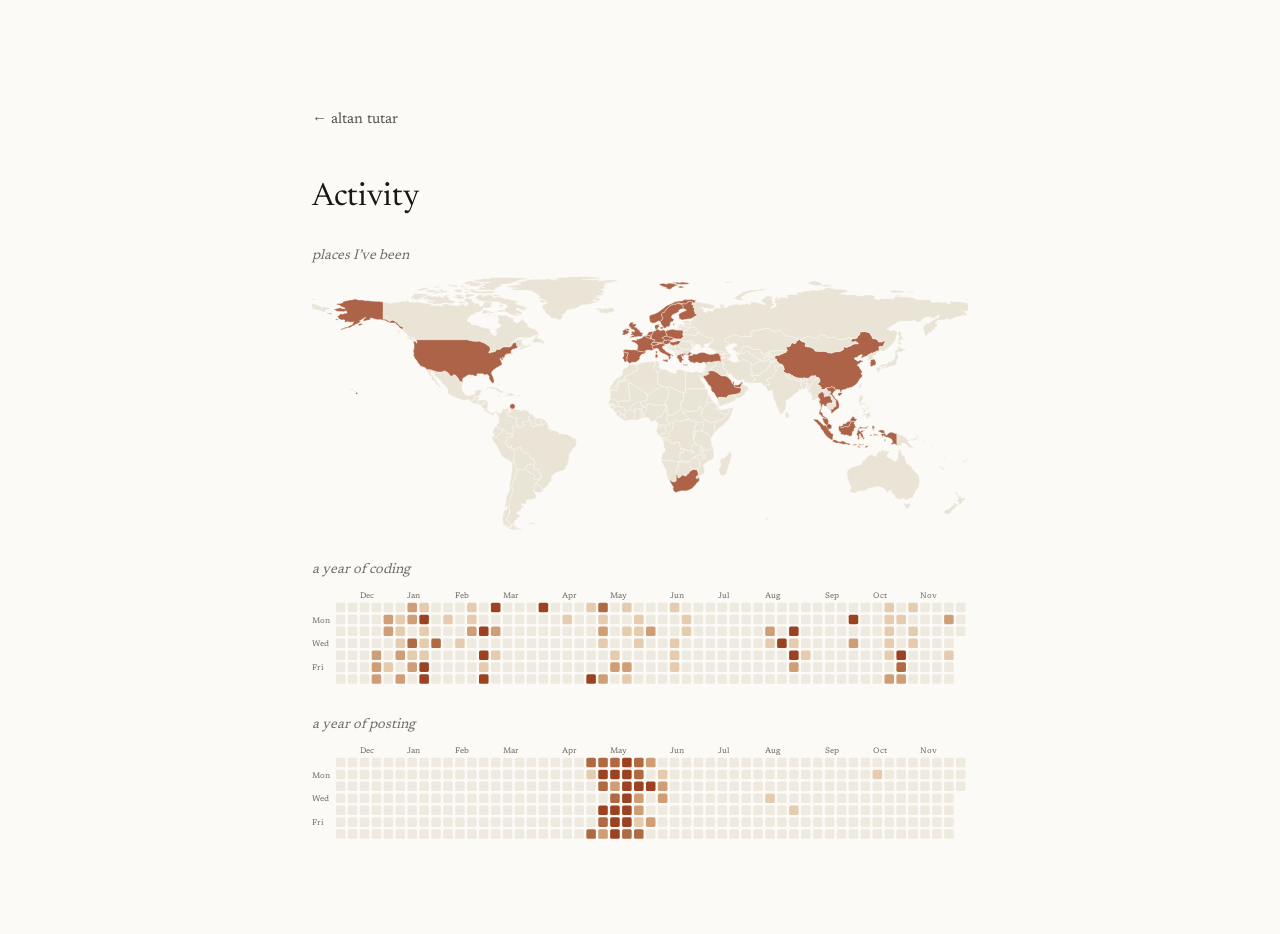
==== commit df6afb17: "Activity refresh" ====
--- a/activity.html
+++ b/activity.html
@@ -29,14 +29,14 @@
     <div class="group">
       <h2>a year of coding</h2>
       <!-- WIDGET:github -->
-<div class="heatmap"><svg viewBox="0 0 825 121" role="img" aria-label="A year of GitHub contributions"><text x="60" y="10">Dec</text><text x="120" y="10">Jan</text><text x="180" y="10">Feb</text><text x="240" y="10">Mar</text><text x="315" y="10">Apr</text><text x="375" y="10">May</text><text x="450" y="10">Jun</text><text x="510" y="10">Jul</text><text x="570" y="10">Aug</text><text x="645" y="10">Sep</text><text x="705" y="10">Oct</text><text x="765" y="10">Nov</text><text x="0" y="41">Mon</text><text x="0" y="71">Wed</text><text x="0" y="101">Fri</text><rect x="30" y="16" width="12" height="12" rx="2" fill="#efeadf"><title>2025-11-23: 0</title></rect><rect x="30" y="31" width="12" height="12" rx="2" fill="#efeadf"><title>2025-11-24: 0</title></rect><rect x="30" y="46" width="12" height="12" rx="2" fill="#efeadf"><title>2025-11-25: 0</title></rect><rect x="30" y="61" width="12" height="12" rx="2" fill="#efeadf"><title>2025-11-26: 0</title></rect><rect x="30" y="76" width="12" height="12" rx="2" fill="#efeadf"><title>2025-11-27: 0</title></rect><rect x="30" y="91" width="12" height="12" rx="2" fill="#efeadf"><title>2025-11-28: 0</title></rect><rect x="30" y="106" width="12" height="12" rx="2" fill="#efeadf"><title>2025-11-29: 0</title></rect><rect x="45" y="16" width="12" height="12" rx="2" fill="#efeadf"><title>2025-11-30: 0</title></rect><rect x="45" y="31" width="12" height="12" rx="2" fill="#efeadf"><title>2025-12-01: 0</title></rect><rect x="45" y="46" width="12" height="12" rx="2" fill="#efeadf"><title>2025-12-02: 0</title></rect><rect x="45" y="61" width="12" height="12" rx="2" fill="#efeadf"><title>2025-12-03: 0</title></rect><rect x="45" y="76" width="12" height="12" rx="2" fill="#efeadf"><title>2025-12-04: 0</title></rect><rect x="45" y="91" width="12" height="12" rx="2" fill="#efeadf"><title>2025-12-05: 0</title></rect><rect x="45" y="106" width="12" height="12" rx="2" fill="#efeadf"><title>2025-12-06: 0</title></rect><rect x="60" y="16" width="12" height="12" rx="2" fill="#efeadf"><title>2025-12-07: 0</title></rect><rect x="60" y="31" width="12" height="12" rx="2" fill="#efeadf"><title>2025-12-08: 0</title></rect><rect x="60" y="46" width="12" height="12" rx="2" fill="#efeadf"><title>2025-12-09: 0</title></rect><rect x="60" y="61" width="12" height="12" rx="2" fill="#efeadf"><title>2025-12-10: 0</title></rect><rect x="60" y="76" width="12" height="12" rx="2" fill="#efeadf"><title>2025-12-11: 0</title></rect><rect x="60" y="91" width="12" height="12" rx="2" fill="#efeadf"><title>2025-12-12: 0</title></rect><rect x="60" y="106" width="12" height="12" rx="2" fill="#efeadf"><title>2025-12-13: 0</title></rect><rect x="75" y="16" width="12" height="12" rx="2" fill="#efeadf"><title>2025-12-14: 0</title></rect><rect x="75" y="31" width="12" height="12" rx="2" fill="#efeadf"><title>2025-12-15: 0</title></rect><rect x="75" y="46" width="12" height="12" rx="2" fill="#efeadf"><title>2025-12-16: 0</title></rect><rect x="75" y="61" width="12" height="12" rx="2" fill="#efeadf"><title>2025-12-17: 0</title></rect><rect x="75" y="76" width="12" height="12" rx="2" fill="#cf9e77"><title>2025-12-18: 3</title></rect><rect x="75" y="91" width="12" height="12" rx="2" fill="#cf9e77"><title>2025-12-19: 3</title></rect><rect x="75" y="106" width="12" height="12" rx="2" fill="#cf9e77"><title>2025-12-20: 5</title></rect><rect x="90" y="16" width="12" height="12" rx="2" fill="#efeadf"><title>2025-12-21: 0</title></rect><rect x="90" y="31" width="12" height="12" rx="2" fill="#cf9e77"><title>2025-12-22: 3</title></rect><rect x="90" y="46" width="12" height="12" rx="2" fill="#cf9e77"><title>2025-12-23: 3</title></rect><rect x="90" y="61" width="12" height="12" rx="2" fill="#efeadf"><title>2025-12-24: 0</title></rect><rect x="90" y="76" width="12" height="12" rx="2" fill="#efeadf"><title>2025-12-25: 0</title></rect><rect x="90" y="91" width="12" height="12" rx="2" fill="#e6ccae"><title>2025-12-26: 1</title></rect><rect x="90" y="106" width="12" height="12" rx="2" fill="#efeadf"><title>2025-12-27: 0</title></rect><rect x="105" y="16" width="12" height="12" rx="2" fill="#efeadf"><title>2025-12-28: 0</title></rect><rect x="105" y="31" width="12" height="12" rx="2" fill="#e6ccae"><title>2025-12-29: 1</title></rect><rect x="105" y="46" width="12" height="12" rx="2" fill="#e6ccae"><title>2025-12-30: 1</title></rect><rect x="105" y="61" width="12" height="12" rx="2" fill="#e6ccae"><title>2025-12-31: 1</title></rect><rect x="105" y="76" width="12" height="12" rx="2" fill="#cf9e77"><title>2026-01-01: 3</title></rect><rect x="105" y="91" width="12" height="12" rx="2" fill="#efeadf"><title>2026-01-02: 0</title></rect><rect x="105" y="106" width="12" height="12" rx="2" fill="#cf9e77"><title>2026-01-03: 3</title></rect><rect x="120" y="16" width="12" height="12" rx="2" fill="#cf9e77"><title>2026-01-04: 3</title></rect><rect x="120" y="31" width="12" height="12" rx="2" fill="#cf9e77"><title>2026-01-05: 3</title></rect><rect x="120" y="46" width="12" height="12" rx="2" fill="#efeadf"><title>2026-01-06: 0</title></rect><rect x="120" y="61" width="12" height="12" rx="2" fill="#b06a42"><title>2026-01-07: 6</title></rect><rect x="120" y="76" width="12" height="12" rx="2" fill="#e6ccae"><title>2026-01-08: 1</title></rect><rect x="120" y="91" width="12" height="12" rx="2" fill="#cf9e77"><title>2026-01-09: 3</title></rect><rect x="120" y="106" width="12" height="12" rx="2" fill="#efeadf"><title>2026-01-10: 0</title></rect><rect x="135" y="16" width="12" height="12" rx="2" fill="#e6ccae"><title>2026-01-11: 1</title></rect><rect x="135" y="31" width="12" height="12" rx="2" fill="#9c4221"><title>2026-01-12: 12</title></rect><rect x="135" y="46" width="12" height="12" rx="2" fill="#e6ccae"><title>2026-01-13: 2</title></rect><rect x="135" y="61" width="12" height="12" rx="2" fill="#e6ccae"><title>2026-01-14: 1</title></rect><rect x="135" y="76" width="12" height="12" rx="2" fill="#e6ccae"><title>2026-01-15: 1</title></rect><rect x="135" y="91" width="12" height="12" rx="2" fill="#9c4221"><title>2026-01-16: 17</title></rect><rect x="135" y="106" width="12" height="12" rx="2" fill="#9c4221"><title>2026-01-17: 18</title></rect><rect x="150" y="16" width="12" height="12" rx="2" fill="#efeadf"><title>2026-01-18: 0</title></rect><rect x="150" y="31" width="12" height="12" rx="2" fill="#efeadf"><title>2026-01-19: 0</title></rect><rect x="150" y="46" width="12" height="12" rx="2" fill="#efeadf"><title>2026-01-20: 0</title></rect><rect x="150" y="61" width="12" height="12" rx="2" fill="#b06a42"><title>2026-01-21: 9</title></rect><rect x="150" y="76" width="12" height="12" rx="2" fill="#efeadf"><title>2026-01-22: 0</title></rect><rect x="150" y="91" width="12" height="12" rx="2" fill="#efeadf"><title>2026-01-23: 0</title></rect><rect x="150" y="106" width="12" height="12" rx="2" fill="#efeadf"><title>2026-01-24: 0</title></rect><rect x="165" y="16" width="12" height="12" rx="2" fill="#efeadf"><title>2026-01-25: 0</title></rect><rect x="165" y="31" width="12" height="12" rx="2" fill="#e6ccae"><title>2026-01-26: 1</title></rect><rect x="165" y="46" width="12" height="12" rx="2" fill="#efeadf"><title>2026-01-27: 0</title></rect><rect x="165" y="61" width="12" height="12" rx="2" fill="#efeadf"><title>2026-01-28: 0</title></rect><rect x="165" y="76" width="12" height="12" rx="2" fill="#efeadf"><title>2026-01-29: 0</title></rect><rect x="165" y="91" width="12" height="12" rx="2" fill="#efeadf"><title>2026-01-30: 0</title></rect><rect x="165" y="106" width="12" height="12" rx="2" fill="#efeadf"><title>2026-01-31: 0</title></rect><rect x="180" y="16" width="12" height="12" rx="2" fill="#efeadf"><title>2026-02-01: 0</title></rect><rect x="180" y="31" width="12" height="12" rx="2" fill="#efeadf"><title>2026-02-02: 0</title></rect><rect x="180" y="46" width="12" height="12" rx="2" fill="#efeadf"><title>2026-02-03: 0</title></rect><rect x="180" y="61" width="12" height="12" rx="2" fill="#e6ccae"><title>2026-02-04: 2</title></rect><rect x="180" y="76" width="12" height="12" rx="2" fill="#efeadf"><title>2026-02-05: 0</title></rect><rect x="180" y="91" width="12" height="12" rx="2" fill="#efeadf"><title>2026-02-06: 0</title></rect><rect x="180" y="106" width="12" height="12" rx="2" fill="#efeadf"><title>2026-02-07: 0</title></rect><rect x="195" y="16" width="12" height="12" rx="2" fill="#e6ccae"><title>2026-02-08: 1</title></rect><rect x="195" y="31" width="12" height="12" rx="2" fill="#e6ccae"><title>2026-02-09: 2</title></rect><rect x="195" y="46" width="12" height="12" rx="2" fill="#cf9e77"><title>2026-02-10: 3</title></rect><rect x="195" y="61" width="12" height="12" rx="2" fill="#efeadf"><title>2026-02-11: 0</title></rect><rect x="195" y="76" width="12" height="12" rx="2" fill="#efeadf"><title>2026-02-12: 0</title></rect><rect x="195" y="91" width="12" height="12" rx="2" fill="#efeadf"><title>2026-02-13: 0</title></rect><rect x="195" y="106" width="12" height="12" rx="2" fill="#efeadf"><title>2026-02-14: 0</title></rect><rect x="210" y="16" width="12" height="12" rx="2" fill="#efeadf"><title>2026-02-15: 0</title></rect><rect x="210" y="31" width="12" height="12" rx="2" fill="#efeadf"><title>2026-02-16: 0</title></rect><rect x="210" y="46" width="12" height="12" rx="2" fill="#9c4221"><title>2026-02-17: 23</title></rect><rect x="210" y="61" width="12" height="12" rx="2" fill="#efeadf"><title>2026-02-18: 0</title></rect><rect x="210" y="76" width="12" height="12" rx="2" fill="#9c4221"><title>2026-02-19: 12</title></rect><rect x="210" y="91" width="12" height="12" rx="2" fill="#e6ccae"><title>2026-02-20: 2</title></rect><rect x="210" y="106" width="12" height="12" rx="2" fill="#9c4221"><title>2026-02-21: 12</title></rect><rect x="225" y="16" width="12" height="12" rx="2" fill="#9c4221"><title>2026-02-22: 10</title></rect><rect x="225" y="31" width="12" height="12" rx="2" fill="#efeadf"><title>2026-02-23: 0</title></rect><rect x="225" y="46" width="12" height="12" rx="2" fill="#cf9e77"><title>2026-02-24: 4</title></rect><rect x="225" y="61" width="12" height="12" rx="2" fill="#efeadf"><title>2026-02-25: 0</title></rect><rect x="225" y="76" width="12" height="12" rx="2" fill="#e6ccae"><title>2026-02-26: 1</title></rect><rect x="225" y="91" width="12" height="12" rx="2" fill="#efeadf"><title>2026-02-27: 0</title></rect><rect x="225" y="106" width="12" height="12" rx="2" fill="#efeadf"><title>2026-02-28: 0</title></rect><rect x="240" y="16" width="12" height="12" rx="2" fill="#efeadf"><title>2026-03-01: 0</title></rect><rect x="240" y="31" width="12" height="12" rx="2" fill="#efeadf"><title>2026-03-02: 0</title></rect><rect x="240" y="46" width="12" height="12" rx="2" fill="#efeadf"><title>2026-03-03: 0</title></rect><rect x="240" y="61" width="12" height="12" rx="2" fill="#efeadf"><title>2026-03-04: 0</title></rect><rect x="240" y="76" width="12" height="12" rx="2" fill="#efeadf"><title>2026-03-05: 0</title></rect><rect x="240" y="91" width="12" height="12" rx="2" fill="#efeadf"><title>2026-03-06: 0</title></rect><rect x="240" y="106" width="12" height="12" rx="2" fill="#efeadf"><title>2026-03-07: 0</title></rect><rect x="255" y="16" width="12" height="12" rx="2" fill="#efeadf"><title>2026-03-08: 0</title></rect><rect x="255" y="31" width="12" height="12" rx="2" fill="#efeadf"><title>2026-03-09: 0</title></rect><rect x="255" y="46" width="12" height="12" rx="2" fill="#efeadf"><title>2026-03-10: 0</title></rect><rect x="255" y="61" width="12" height="12" rx="2" fill="#efeadf"><title>2026-03-11: 0</title></rect><rect x="255" y="76" width="12" height="12" rx="2" fill="#efeadf"><title>2026-03-12: 0</title></rect><rect x="255" y="91" width="12" height="12" rx="2" fill="#efeadf"><title>2026-03-13: 0</title></rect><rect x="255" y="106" width="12" height="12" rx="2" fill="#efeadf"><title>2026-03-14: 0</title></rect><rect x="270" y="16" width="12" height="12" rx="2" fill="#efeadf"><title>2026-03-15: 0</title></rect><rect x="270" y="31" width="12" height="12" rx="2" fill="#efeadf"><title>2026-03-16: 0</title></rect><rect x="270" y="46" width="12" height="12" rx="2" fill="#efeadf"><title>2026-03-17: 0</title></rect><rect x="270" y="61" width="12" height="12" rx="2" fill="#efeadf"><title>2026-03-18: 0</title></rect><rect x="270" y="76" width="12" height="12" rx="2" fill="#efeadf"><title>2026-03-19: 0</title></rect><rect x="270" y="91" width="12" height="12" rx="2" fill="#efeadf"><title>2026-03-20: 0</title></rect><rect x="270" y="106" width="12" height="12" rx="2" fill="#efeadf"><title>2026-03-21: 0</title></rect><rect x="285" y="16" width="12" height="12" rx="2" fill="#9c4221"><title>2026-03-22: 16</title></rect><rect x="285" y="31" width="12" height="12" rx="2" fill="#efeadf"><title>2026-03-23: 0</title></rect><rect x="285" y="46" width="12" height="12" rx="2" fill="#efeadf"><title>2026-03-24: 0</title></rect><rect x="285" y="61" width="12" height="12" rx="2" fill="#efeadf"><title>2026-03-25: 0</title></rect><rect x="285" y="76" width="12" height="12" rx="2" fill="#efeadf"><title>2026-03-26: 0</title></rect><rect x="285" y="91" width="12" height="12" rx="2" fill="#efeadf"><title>2026-03-27: 0</title></rect><rect x="285" y="106" width="12" height="12" rx="2" fill="#efeadf"><title>2026-03-28: 0</title></rect><rect x="300" y="16" width="12" height="12" rx="2" fill="#efeadf"><title>2026-03-29: 0</title></rect><rect x="300" y="31" width="12" height="12" rx="2" fill="#efeadf"><title>2026-03-30: 0</title></rect><rect x="300" y="46" width="12" height="12" rx="2" fill="#efeadf"><title>2026-03-31: 0</title></rect><rect x="300" y="61" width="12" height="12" rx="2" fill="#efeadf"><title>2026-04-01: 0</title></rect><rect x="300" y="76" width="12" height="12" rx="2" fill="#efeadf"><title>2026-04-02: 0</title></rect><rect x="300" y="91" width="12" height="12" rx="2" fill="#efeadf"><title>2026-04-03: 0</title></rect><rect x="300" y="106" width="12" height="12" rx="2" fill="#efeadf"><title>2026-04-04: 0</title></rect><rect x="315" y="16" width="12" height="12" rx="2" fill="#efeadf"><title>2026-04-05: 0</title></rect><rect x="315" y="31" width="12" height="12" rx="2" fill="#e6ccae"><title>2026-04-06: 2</title></rect><rect x="315" y="46" width="12" height="12" rx="2" fill="#efeadf"><title>2026-04-07: 0</title></rect><rect x="315" y="61" width="12" height="12" rx="2" fill="#efeadf"><title>2026-04-08: 0</title></rect><rect x="315" y="76" width="12" height="12" rx="2" fill="#efeadf"><title>2026-04-09: 0</title></rect><rect x="315" y="91" width="12" height="12" rx="2" fill="#efeadf"><title>2026-04-10: 0</title></rect><rect x="315" y="106" width="12" height="12" rx="2" fill="#efeadf"><title>2026-04-11: 0</title></rect><rect x="330" y="16" width="12" height="12" rx="2" fill="#efeadf"><title>2026-04-12: 0</title></rect><rect x="330" y="31" width="12" height="12" rx="2" fill="#efeadf"><title>2026-04-13: 0</title></rect><rect x="330" y="46" width="12" height="12" rx="2" fill="#efeadf"><title>2026-04-14: 0</title></rect><rect x="330" y="61" width="12" height="12" rx="2" fill="#efeadf"><title>2026-04-15: 0</title></rect><rect x="330" y="76" width="12" height="12" rx="2" fill="#efeadf"><title>2026-04-16: 0</title></rect><rect x="330" y="91" width="12" height="12" rx="2" fill="#efeadf"><title>2026-04-17: 0</title></rect><rect x="330" y="106" width="12" height="12" rx="2" fill="#efeadf"><title>2026-04-18: 0</title></rect><rect x="345" y="16" width="12" height="12" rx="2" fill="#e6ccae"><title>2026-04-19: 2</title></rect><rect x="345" y="31" width="12" height="12" rx="2" fill="#efeadf"><title>2026-04-20: 0</title></rect><rect x="345" y="46" width="12" height="12" rx="2" fill="#efeadf"><title>2026-04-21: 0</title></rect><rect x="345" y="61" width="12" height="12" rx="2" fill="#efeadf"><title>2026-04-22: 0</title></rect><rect x="345" y="76" width="12" height="12" rx="2" fill="#efeadf"><title>2026-04-23: 0</title></rect><rect x="345" y="91" width="12" height="12" rx="2" fill="#efeadf"><title>2026-04-24: 0</title></rect><rect x="345" y="106" width="12" height="12" rx="2" fill="#9c4221"><title>2026-04-25: 13</title></rect><rect x="360" y="16" width="12" height="12" rx="2" fill="#b06a42"><title>2026-04-26: 9</title></rect><rect x="360" y="31" width="12" height="12" rx="2" fill="#e6ccae"><title>2026-04-27: 2</title></rect><rect x="360" y="46" width="12" height="12" rx="2" fill="#cf9e77"><title>2026-04-28: 4</title></rect><rect x="360" y="61" width="12" height="12" rx="2" fill="#e6ccae"><title>2026-04-29: 1</title></rect><rect x="360" y="76" width="12" height="12" rx="2" fill="#efeadf"><title>2026-04-30: 0</title></rect><rect x="360" y="91" width="12" height="12" rx="2" fill="#efeadf"><title>2026-05-01: 0</title></rect><rect x="360" y="106" width="12" height="12" rx="2" fill="#cf9e77"><title>2026-05-02: 4</title></rect><rect x="375" y="16" width="12" height="12" rx="2" fill="#efeadf"><title>2026-05-03: 0</title></rect><rect x="375" y="31" width="12" height="12" rx="2" fill="#efeadf"><title>2026-05-04: 0</title></rect><rect x="375" y="46" width="12" height="12" rx="2" fill="#efeadf"><title>2026-05-05: 0</title></rect><rect x="375" y="61" width="12" height="12" rx="2" fill="#efeadf"><title>2026-05-06: 0</title></rect><rect x="375" y="76" width="12" height="12" rx="2" fill="#e6ccae"><title>2026-05-07: 2</title></rect><rect x="375" y="91" width="12" height="12" rx="2" fill="#cf9e77"><title>2026-05-08: 4</title></rect><rect x="375" y="106" width="12" height="12" rx="2" fill="#efeadf"><title>2026-05-09: 0</title></rect><rect x="390" y="16" width="12" height="12" rx="2" fill="#e6ccae"><title>2026-05-10: 1</title></rect><rect x="390" y="31" width="12" height="12" rx="2" fill="#efeadf"><title>2026-05-11: 0</title></rect><rect x="390" y="46" width="12" height="12" rx="2" fill="#e6ccae"><title>2026-05-12: 1</title></rect><rect x="390" y="61" width="12" height="12" rx="2" fill="#efeadf"><title>2026-05-13: 0</title></rect><rect x="390" y="76" width="12" height="12" rx="2" fill="#efeadf"><title>2026-05-14: 0</title></rect><rect x="390" y="91" width="12" height="12" rx="2" fill="#cf9e77"><title>2026-05-15: 4</title></rect><rect x="390" y="106" width="12" height="12" rx="2" fill="#e6ccae"><title>2026-05-16: 1</title></rect><rect x="405" y="16" width="12" height="12" rx="2" fill="#efeadf"><title>2026-05-17: 0</title></rect><rect x="405" y="31" width="12" height="12" rx="2" fill="#e6ccae"><title>2026-05-18: 1</title></rect><rect x="405" y="46" width="12" height="12" rx="2" fill="#e6ccae"><title>2026-05-19: 1</title></rect><rect x="405" y="61" width="12" height="12" rx="2" fill="#e6ccae"><title>2026-05-20: 1</title></rect><rect x="405" y="76" width="12" height="12" rx="2" fill="#efeadf"><title>2026-05-21: 0</title></rect><rect x="405" y="91" width="12" height="12" rx="2" fill="#efeadf"><title>2026-05-22: 0</title></rect><rect x="405" y="106" width="12" height="12" rx="2" fill="#efeadf"><title>2026-05-23: 0</title></rect><rect x="420" y="16" width="12" height="12" rx="2" fill="#efeadf"><title>2026-05-24: 0</title></rect><rect x="420" y="31" width="12" height="12" rx="2" fill="#efeadf"><title>2026-05-25: 0</title></rect><rect x="420" y="46" width="12" height="12" rx="2" fill="#cf9e77"><title>2026-05-26: 5</title></rect><rect x="420" y="61" width="12" height="12" rx="2" fill="#efeadf"><title>2026-05-27: 0</title></rect><rect x="420" y="76" width="12" height="12" rx="2" fill="#efeadf"><title>2026-05-28: 0</title></rect><rect x="420" y="91" width="12" height="12" rx="2" fill="#efeadf"><title>2026-05-29: 0</title></rect><rect x="420" y="106" width="12" height="12" rx="2" fill="#efeadf"><title>2026-05-30: 0</title></rect><rect x="435" y="16" width="12" height="12" rx="2" fill="#efeadf"><title>2026-05-31: 0</title></rect><rect x="435" y="31" width="12" height="12" rx="2" fill="#efeadf"><title>2026-06-01: 0</title></rect><rect x="435" y="46" width="12" height="12" rx="2" fill="#efeadf"><title>2026-06-02: 0</title></rect><rect x="435" y="61" width="12" height="12" rx="2" fill="#efeadf"><title>2026-06-03: 0</title></rect><rect x="435" y="76" width="12" height="12" rx="2" fill="#efeadf"><title>2026-06-04: 0</title></rect><rect x="435" y="91" width="12" height="12" rx="2" fill="#efeadf"><title>2026-06-05: 0</title></rect><rect x="435" y="106" width="12" height="12" rx="2" fill="#efeadf"><title>2026-06-06: 0</title></rect><rect x="450" y="16" width="12" height="12" rx="2" fill="#e6ccae"><title>2026-06-07: 1</title></rect><rect x="450" y="31" width="12" height="12" rx="2" fill="#efeadf"><title>2026-06-08: 0</title></rect><rect x="450" y="46" width="12" height="12" rx="2" fill="#efeadf"><title>2026-06-09: 0</title></rect><rect x="450" y="61" width="12" height="12" rx="2" fill="#e6ccae"><title>2026-06-10: 1</title></rect><rect x="450" y="76" width="12" height="12" rx="2" fill="#e6ccae"><title>2026-06-11: 1</title></rect><rect x="450" y="91" width="12" height="12" rx="2" fill="#e6ccae"><title>2026-06-12: 1</title></rect><rect x="450" y="106" width="12" height="12" rx="2" fill="#efeadf"><title>2026-06-13: 0</title></rect><rect x="465" y="16" width="12" height="12" rx="2" fill="#efeadf"><title>2026-06-14: 0</title></rect><rect x="465" y="31" width="12" height="12" rx="2" fill="#e6ccae"><title>2026-06-15: 1</title></rect><rect x="465" y="46" width="12" height="12" rx="2" fill="#e6ccae"><title>2026-06-16: 1</title></rect><rect x="465" y="61" width="12" height="12" rx="2" fill="#efeadf"><title>2026-06-17: 0</title></rect><rect x="465" y="76" width="12" height="12" rx="2" fill="#efeadf"><title>2026-06-18: 0</title></rect><rect x="465" y="91" width="12" height="12" rx="2" fill="#efeadf"><title>2026-06-19: 0</title></rect><rect x="465" y="106" width="12" height="12" rx="2" fill="#efeadf"><title>2026-06-20: 0</title></rect><rect x="480" y="16" width="12" height="12" rx="2" fill="#efeadf"><title>2026-06-21: 0</title></rect><rect x="480" y="31" width="12" height="12" rx="2" fill="#efeadf"><title>2026-06-22: 0</title></rect><rect x="480" y="46" width="12" height="12" rx="2" fill="#efeadf"><title>2026-06-23: 0</title></rect><rect x="480" y="61" width="12" height="12" rx="2" fill="#efeadf"><title>2026-06-24: 0</title></rect><rect x="480" y="76" width="12" height="12" rx="2" fill="#efeadf"><title>2026-06-25: 0</title></rect><rect x="480" y="91" width="12" height="12" rx="2" fill="#efeadf"><title>2026-06-26: 0</title></rect><rect x="480" y="106" width="12" height="12" rx="2" fill="#efeadf"><title>2026-06-27: 0</title></rect><rect x="495" y="16" width="12" height="12" rx="2" fill="#efeadf"><title>2026-06-28: 0</title></rect><rect x="495" y="31" width="12" height="12" rx="2" fill="#efeadf"><title>2026-06-29: 0</title></rect><rect x="495" y="46" width="12" height="12" rx="2" fill="#efeadf"><title>2026-06-30: 0</title></rect><rect x="495" y="61" width="12" height="12" rx="2" fill="#efeadf"><title>2026-07-01: 0</title></rect><rect x="495" y="76" width="12" height="12" rx="2" fill="#efeadf"><title>2026-07-02: 0</title></rect><rect x="495" y="91" width="12" height="12" rx="2" fill="#efeadf"><title>2026-07-03: 0</title></rect><rect x="495" y="106" width="12" height="12" rx="2" fill="#efeadf"><title>2026-07-04: 0</title></rect><rect x="510" y="16" width="12" height="12" rx="2" fill="#efeadf"><title>2026-07-05: 0</title></rect><rect x="510" y="31" width="12" height="12" rx="2" fill="#efeadf"><title>2026-07-06: 0</title></rect><rect x="510" y="46" width="12" height="12" rx="2" fill="#efeadf"><title>2026-07-07: 0</title></rect><rect x="510" y="61" width="12" height="12" rx="2" fill="#efeadf"><title>2026-07-08: 0</title></rect><rect x="510" y="76" width="12" height="12" rx="2" fill="#efeadf"><title>2026-07-09: 0</title></rect><rect x="510" y="91" width="12" height="12" rx="2" fill="#efeadf"><title>2026-07-10: 0</title></rect><rect x="510" y="106" width="12" height="12" rx="2" fill="#efeadf"><title>2026-07-11: 0</title></rect><rect x="525" y="16" width="12" height="12" rx="2" fill="#efeadf"><title>2026-07-12: 0</title></rect><rect x="525" y="31" width="12" height="12" rx="2" fill="#efeadf"><title>2026-07-13: 0</title></rect><rect x="525" y="46" width="12" height="12" rx="2" fill="#efeadf"><title>2026-07-14: 0</title></rect><rect x="525" y="61" width="12" height="12" rx="2" fill="#efeadf"><title>2026-07-15: 0</title></rect><rect x="525" y="76" width="12" height="12" rx="2" fill="#efeadf"><title>2026-07-16: 0</title></rect><rect x="525" y="91" width="12" height="12" rx="2" fill="#efeadf"><title>2026-07-17: 0</title></rect><rect x="525" y="106" width="12" height="12" rx="2" fill="#efeadf"><title>2026-07-18: 0</title></rect><rect x="540" y="16" width="12" height="12" rx="2" fill="#efeadf"><title>2026-07-19: 0</title></rect><rect x="540" y="31" width="12" height="12" rx="2" fill="#efeadf"><title>2026-07-20: 0</title></rect><rect x="540" y="46" width="12" height="12" rx="2" fill="#efeadf"><title>2026-07-21: 0</title></rect><rect x="540" y="61" width="12" height="12" rx="2" fill="#efeadf"><title>2026-07-22: 0</title></rect><rect x="540" y="76" width="12" height="12" rx="2" fill="#efeadf"><title>2026-07-23: 0</title></rect><rect x="540" y="91" width="12" height="12" rx="2" fill="#efeadf"><title>2026-07-24: 0</title></rect><rect x="540" y="106" width="12" height="12" rx="2" fill="#efeadf"><title>2026-07-25: 0</title></rect><rect x="555" y="16" width="12" height="12" rx="2" fill="#efeadf"><title>2026-07-26: 0</title></rect><rect x="555" y="31" width="12" height="12" rx="2" fill="#efeadf"><title>2026-07-27: 0</title></rect><rect x="555" y="46" width="12" height="12" rx="2" fill="#efeadf"><title>2026-07-28: 0</title></rect><rect x="555" y="61" width="12" height="12" rx="2" fill="#efeadf"><title>2026-07-29: 0</title></rect><rect x="555" y="76" width="12" height="12" rx="2" fill="#efeadf"><title>2026-07-30: 0</title></rect><rect x="555" y="91" width="12" height="12" rx="2" fill="#efeadf"><title>2026-07-31: 0</title></rect><rect x="555" y="106" width="12" height="12" rx="2" fill="#efeadf"><title>2026-08-01: 0</title></rect><rect x="570" y="16" width="12" height="12" rx="2" fill="#efeadf"><title>2026-08-02: 0</title></rect><rect x="570" y="31" width="12" height="12" rx="2" fill="#efeadf"><title>2026-08-03: 0</title></rect><rect x="570" y="46" width="12" height="12" rx="2" fill="#cf9e77"><title>2026-08-04: 3</title></rect><rect x="570" y="61" width="12" height="12" rx="2" fill="#e6ccae"><title>2026-08-05: 1</title></rect><rect x="570" y="76" width="12" height="12" rx="2" fill="#efeadf"><title>2026-08-06: 0</title></rect><rect x="570" y="91" width="12" height="12" rx="2" fill="#efeadf"><title>2026-08-07: 0</title></rect><rect x="570" y="106" width="12" height="12" rx="2" fill="#efeadf"><title>2026-08-08: 0</title></rect><rect x="585" y="16" width="12" height="12" rx="2" fill="#efeadf"><title>2026-08-09: 0</title></rect><rect x="585" y="31" width="12" height="12" rx="2" fill="#efeadf"><title>2026-08-10: 0</title></rect><rect x="585" y="46" width="12" height="12" rx="2" fill="#efeadf"><title>2026-08-11: 0</title></rect><rect x="585" y="61" width="12" height="12" rx="2" fill="#9c4221"><title>2026-08-12: 10</title></rect><rect x="585" y="76" width="12" height="12" rx="2" fill="#efeadf"><title>2026-08-13: 0</title></rect><rect x="585" y="91" width="12" height="12" rx="2" fill="#efeadf"><title>2026-08-14: 0</title></rect><rect x="585" y="106" width="12" height="12" rx="2" fill="#efeadf"><title>2026-08-15: 0</title></rect><rect x="600" y="16" width="12" height="12" rx="2" fill="#efeadf"><title>2026-08-16: 0</title></rect><rect x="600" y="31" width="12" height="12" rx="2" fill="#efeadf"><title>2026-08-17: 0</title></rect><rect x="600" y="46" width="12" height="12" rx="2" fill="#9c4221"><title>2026-08-18: 11</title></rect><rect x="600" y="61" width="12" height="12" rx="2" fill="#e6ccae"><title>2026-08-19: 1</title></rect><rect x="600" y="76" width="12" height="12" rx="2" fill="#9c4221"><title>2026-08-20: 20</title></rect><rect x="600" y="91" width="12" height="12" rx="2" fill="#cf9e77"><title>2026-08-21: 4</title></rect><rect x="600" y="106" width="12" height="12" rx="2" fill="#efeadf"><title>2026-08-22: 0</title></rect><rect x="615" y="16" width="12" height="12" rx="2" fill="#efeadf"><title>2026-08-23: 0</title></rect><rect x="615" y="31" width="12" height="12" rx="2" fill="#efeadf"><title>2026-08-24: 0</title></rect><rect x="615" y="46" width="12" height="12" rx="2" fill="#efeadf"><title>2026-08-25: 0</title></rect><rect x="615" y="61" width="12" height="12" rx="2" fill="#efeadf"><title>2026-08-26: 0</title></rect><rect x="615" y="76" width="12" height="12" rx="2" fill="#e6ccae"><title>2026-08-27: 1</title></rect><rect x="615" y="91" width="12" height="12" rx="2" fill="#efeadf"><title>2026-08-28: 0</title></rect><rect x="615" y="106" width="12" height="12" rx="2" fill="#efeadf"><title>2026-08-29: 0</title></rect><rect x="630" y="16" width="12" height="12" rx="2" fill="#efeadf"><title>2026-08-30: 0</title></rect><rect x="630" y="31" width="12" height="12" rx="2" fill="#efeadf"><title>2026-08-31: 0</title></rect><rect x="630" y="46" width="12" height="12" rx="2" fill="#efeadf"><title>2026-09-01: 0</title></rect><rect x="630" y="61" width="12" height="12" rx="2" fill="#efeadf"><title>2026-09-02: 0</title></rect><rect x="630" y="76" width="12" height="12" rx="2" fill="#efeadf"><title>2026-09-03: 0</title></rect><rect x="630" y="91" width="12" height="12" rx="2" fill="#efeadf"><title>2026-09-04: 0</title></rect><rect x="630" y="106" width="12" height="12" rx="2" fill="#efeadf"><title>2026-09-05: 0</title></rect><rect x="645" y="16" width="12" height="12" rx="2" fill="#efeadf"><title>2026-09-06: 0</title></rect><rect x="645" y="31" width="12" height="12" rx="2" fill="#efeadf"><title>2026-09-07: 0</title></rect><rect x="645" y="46" width="12" height="12" rx="2" fill="#efeadf"><title>2026-09-08: 0</title></rect><rect x="645" y="61" width="12" height="12" rx="2" fill="#efeadf"><title>2026-09-09: 0</title></rect><rect x="645" y="76" width="12" height="12" rx="2" fill="#efeadf"><title>2026-09-10: 0</title></rect><rect x="645" y="91" width="12" height="12" rx="2" fill="#efeadf"><title>2026-09-11: 0</title></rect><rect x="645" y="106" width="12" height="12" rx="2" fill="#efeadf"><title>2026-09-12: 0</title></rect><rect x="660" y="16" width="12" height="12" rx="2" fill="#efeadf"><title>2026-09-13: 0</title></rect><rect x="660" y="31" width="12" height="12" rx="2" fill="#efeadf"><title>2026-09-14: 0</title></rect><rect x="660" y="46" width="12" height="12" rx="2" fill="#efeadf"><title>2026-09-15: 0</title></rect><rect x="660" y="61" width="12" height="12" rx="2" fill="#efeadf"><title>2026-09-16: 0</title></rect><rect x="660" y="76" width="12" height="12" rx="2" fill="#efeadf"><title>2026-09-17: 0</title></rect><rect x="660" y="91" width="12" height="12" rx="2" fill="#efeadf"><title>2026-09-18: 0</title></rect><rect x="660" y="106" width="12" height="12" rx="2" fill="#efeadf"><title>2026-09-19: 0</title></rect><rect x="675" y="16" width="12" height="12" rx="2" fill="#efeadf"><title>2026-09-20: 0</title></rect><rect x="675" y="31" width="12" height="12" rx="2" fill="#9c4221"><title>2026-09-21: 15</title></rect><rect x="675" y="46" width="12" height="12" rx="2" fill="#efeadf"><title>2026-09-22: 0</title></rect><rect x="675" y="61" width="12" height="12" rx="2" fill="#cf9e77"><title>2026-09-23: 5</title></rect><rect x="675" y="76" width="12" height="12" rx="2" fill="#efeadf"><title>2026-09-24: 0</title></rect><rect x="675" y="91" width="12" height="12" rx="2" fill="#efeadf"><title>2026-09-25: 0</title></rect><rect x="675" y="106" width="12" height="12" rx="2" fill="#efeadf"><title>2026-09-26: 0</title></rect><rect x="690" y="16" width="12" height="12" rx="2" fill="#efeadf"><title>2026-09-27: 0</title></rect><rect x="690" y="31" width="12" height="12" rx="2" fill="#efeadf"><title>2026-09-28: 0</title></rect><rect x="690" y="46" width="12" height="12" rx="2" fill="#efeadf"><title>2026-09-29: 0</title></rect><rect x="690" y="61" width="12" height="12" rx="2" fill="#efeadf"><title>2026-09-30: 0</title></rect><rect x="690" y="76" width="12" height="12" rx="2" fill="#efeadf"><title>2026-10-01: 0</title></rect><rect x="690" y="91" width="12" height="12" rx="2" fill="#efeadf"><title>2026-10-02: 0</title></rect><rect x="690" y="106" width="12" height="12" rx="2" fill="#efeadf"><title>2026-10-03: 0</title></rect><rect x="705" y="16" width="12" height="12" rx="2" fill="#efeadf"><title>2026-10-04: 0</title></rect><rect x="705" y="31" width="12" height="12" rx="2" fill="#efeadf"><title>2026-10-05: 0</title></rect><rect x="705" y="46" width="12" height="12" rx="2" fill="#efeadf"><title>2026-10-06: 0</title></rect><rect x="705" y="61" width="12" height="12" rx="2" fill="#efeadf"><title>2026-10-07: 0</title></rect><rect x="705" y="76" width="12" height="12" rx="2" fill="#efeadf"><title>2026-10-08: 0</title></rect><rect x="705" y="91" width="12" height="12" rx="2" fill="#efeadf"><title>2026-10-09: 0</title></rect><rect x="705" y="106" width="12" height="12" rx="2" fill="#efeadf"><title>2026-10-10: 0</title></rect><rect x="720" y="16" width="12" height="12" rx="2" fill="#e6ccae"><title>2026-10-11: 2</title></rect><rect x="720" y="31" width="12" height="12" rx="2" fill="#e6ccae"><title>2026-10-12: 1</title></rect><rect x="720" y="46" width="12" height="12" rx="2" fill="#e6ccae"><title>2026-10-13: 1</title></rect><rect x="720" y="61" width="12" height="12" rx="2" fill="#e6ccae"><title>2026-10-14: 2</title></rect><rect x="720" y="76" width="12" height="12" rx="2" fill="#e6ccae"><title>2026-10-15: 1</title></rect><rect x="720" y="91" width="12" height="12" rx="2" fill="#efeadf"><title>2026-10-16: 0</title></rect><rect x="720" y="106" width="12" height="12" rx="2" fill="#cf9e77"><title>2026-10-17: 4</title></rect><rect x="735" y="16" width="12" height="12" rx="2" fill="#efeadf"><title>2026-10-18: 0</title></rect><rect x="735" y="31" width="12" height="12" rx="2" fill="#e6ccae"><title>2026-10-19: 2</title></rect><rect x="735" y="46" width="12" height="12" rx="2" fill="#efeadf"><title>2026-10-20: 0</title></rect><rect x="735" y="61" width="12" height="12" rx="2" fill="#efeadf"><title>2026-10-21: 0</title></rect><rect x="735" y="76" width="12" height="12" rx="2" fill="#9c4221"><title>2026-10-22: 11</title></rect><rect x="735" y="91" width="12" height="12" rx="2" fill="#b06a42"><title>2026-10-23: 9</title></rect><rect x="735" y="106" width="12" height="12" rx="2" fill="#cf9e77"><title>2026-10-24: 5</title></rect><rect x="750" y="16" width="12" height="12" rx="2" fill="#e6ccae"><title>2026-10-25: 1</title></rect><rect x="750" y="31" width="12" height="12" rx="2" fill="#efeadf"><title>2026-10-26: 0</title></rect><rect x="750" y="46" width="12" height="12" rx="2" fill="#e6ccae"><title>2026-10-27: 2</title></rect><rect x="750" y="61" width="12" height="12" rx="2" fill="#e6ccae"><title>2026-10-28: 2</title></rect><rect x="750" y="76" width="12" height="12" rx="2" fill="#efeadf"><title>2026-10-29: 0</title></rect><rect x="750" y="91" width="12" height="12" rx="2" fill="#efeadf"><title>2026-10-30: 0</title></rect><rect x="750" y="106" width="12" height="12" rx="2" fill="#efeadf"><title>2026-10-31: 0</title></rect><rect x="765" y="16" width="12" height="12" rx="2" fill="#efeadf"><title>2026-11-01: 0</title></rect><rect x="765" y="31" width="12" height="12" rx="2" fill="#efeadf"><title>2026-11-02: 0</title></rect><rect x="765" y="46" width="12" height="12" rx="2" fill="#efeadf"><title>2026-11-03: 0</title></rect><rect x="765" y="61" width="12" height="12" rx="2" fill="#efeadf"><title>2026-11-04: 0</title></rect><rect x="765" y="76" width="12" height="12" rx="2" fill="#efeadf"><title>2026-11-05: 0</title></rect><rect x="765" y="91" width="12" height="12" rx="2" fill="#efeadf"><title>2026-11-06: 0</title></rect><rect x="765" y="106" width="12" height="12" rx="2" fill="#efeadf"><title>2026-11-07: 0</title></rect><rect x="780" y="16" width="12" height="12" rx="2" fill="#efeadf"><title>2026-11-08: 0</title></rect><rect x="780" y="31" width="12" height="12" rx="2" fill="#efeadf"><title>2026-11-09: 0</title></rect><rect x="780" y="46" width="12" height="12" rx="2" fill="#efeadf"><title>2026-11-10: 0</title></rect><rect x="780" y="61" width="12" height="12" rx="2" fill="#efeadf"><title>2026-11-11: 0</title></rect><rect x="780" y="76" width="12" height="12" rx="2" fill="#efeadf"><title>2026-11-12: 0</title></rect><rect x="780" y="91" width="12" height="12" rx="2" fill="#efeadf"><title>2026-11-13: 0</title></rect><rect x="780" y="106" width="12" height="12" rx="2" fill="#efeadf"><title>2026-11-14: 0</title></rect><rect x="795" y="16" width="12" height="12" rx="2" fill="#efeadf"><title>2026-11-15: 0</title></rect><rect x="795" y="31" width="12" height="12" rx="2" fill="#cf9e77"><title>2026-11-16: 4</title></rect><rect x="795" y="46" width="12" height="12" rx="2" fill="#efeadf"><title>2026-11-17: 0</title></rect><rect x="795" y="61" width="12" height="12" rx="2" fill="#efeadf"><title>2026-11-18: 0</title></rect><rect x="795" y="76" width="12" height="12" rx="2" fill="#e6ccae"><title>2026-11-19: 1</title></rect><rect x="795" y="91" width="12" height="12" rx="2" fill="#efeadf"><title>2026-11-20: 0</title></rect><rect x="795" y="106" width="12" height="12" rx="2" fill="#efeadf"><title>2026-11-21: 0</title></rect><rect x="810" y="16" width="12" height="12" rx="2" fill="#efeadf"><title>2026-11-22: 0</title></rect><rect x="810" y="31" width="12" height="12" rx="2" fill="#efeadf"><title>2026-11-23: 0</title></rect></svg></div>
+<div class="heatmap"><svg viewBox="0 0 825 121" role="img" aria-label="A year of GitHub contributions"><text x="60" y="10">Dec</text><text x="120" y="10">Jan</text><text x="180" y="10">Feb</text><text x="240" y="10">Mar</text><text x="315" y="10">Apr</text><text x="375" y="10">May</text><text x="450" y="10">Jun</text><text x="510" y="10">Jul</text><text x="570" y="10">Aug</text><text x="645" y="10">Sep</text><text x="705" y="10">Oct</text><text x="765" y="10">Nov</text><text x="0" y="41">Mon</text><text x="0" y="71">Wed</text><text x="0" y="101">Fri</text><rect x="30" y="16" width="12" height="12" rx="2" fill="#efeadf"><title>2025-11-23: 0</title></rect><rect x="30" y="31" width="12" height="12" rx="2" fill="#efeadf"><title>2025-11-24: 0</title></rect><rect x="30" y="46" width="12" height="12" rx="2" fill="#efeadf"><title>2025-11-25: 0</title></rect><rect x="30" y="61" width="12" height="12" rx="2" fill="#efeadf"><title>2025-11-26: 0</title></rect><rect x="30" y="76" width="12" height="12" rx="2" fill="#efeadf"><title>2025-11-27: 0</title></rect><rect x="30" y="91" width="12" height="12" rx="2" fill="#efeadf"><title>2025-11-28: 0</title></rect><rect x="30" y="106" width="12" height="12" rx="2" fill="#efeadf"><title>2025-11-29: 0</title></rect><rect x="45" y="16" width="12" height="12" rx="2" fill="#efeadf"><title>2025-11-30: 0</title></rect><rect x="45" y="31" width="12" height="12" rx="2" fill="#efeadf"><title>2025-12-01: 0</title></rect><rect x="45" y="46" width="12" height="12" rx="2" fill="#efeadf"><title>2025-12-02: 0</title></rect><rect x="45" y="61" width="12" height="12" rx="2" fill="#efeadf"><title>2025-12-03: 0</title></rect><rect x="45" y="76" width="12" height="12" rx="2" fill="#efeadf"><title>2025-12-04: 0</title></rect><rect x="45" y="91" width="12" height="12" rx="2" fill="#efeadf"><title>2025-12-05: 0</title></rect><rect x="45" y="106" width="12" height="12" rx="2" fill="#efeadf"><title>2025-12-06: 0</title></rect><rect x="60" y="16" width="12" height="12" rx="2" fill="#efeadf"><title>2025-12-07: 0</title></rect><rect x="60" y="31" width="12" height="12" rx="2" fill="#efeadf"><title>2025-12-08: 0</title></rect><rect x="60" y="46" width="12" height="12" rx="2" fill="#efeadf"><title>2025-12-09: 0</title></rect><rect x="60" y="61" width="12" height="12" rx="2" fill="#efeadf"><title>2025-12-10: 0</title></rect><rect x="60" y="76" width="12" height="12" rx="2" fill="#efeadf"><title>2025-12-11: 0</title></rect><rect x="60" y="91" width="12" height="12" rx="2" fill="#efeadf"><title>2025-12-12: 0</title></rect><rect x="60" y="106" width="12" height="12" rx="2" fill="#efeadf"><title>2025-12-13: 0</title></rect><rect x="75" y="16" width="12" height="12" rx="2" fill="#efeadf"><title>2025-12-14: 0</title></rect><rect x="75" y="31" width="12" height="12" rx="2" fill="#efeadf"><title>2025-12-15: 0</title></rect><rect x="75" y="46" width="12" height="12" rx="2" fill="#efeadf"><title>2025-12-16: 0</title></rect><rect x="75" y="61" width="12" height="12" rx="2" fill="#efeadf"><title>2025-12-17: 0</title></rect><rect x="75" y="76" width="12" height="12" rx="2" fill="#cf9e77"><title>2025-12-18: 3</title></rect><rect x="75" y="91" width="12" height="12" rx="2" fill="#cf9e77"><title>2025-12-19: 3</title></rect><rect x="75" y="106" width="12" height="12" rx="2" fill="#cf9e77"><title>2025-12-20: 5</title></rect><rect x="90" y="16" width="12" height="12" rx="2" fill="#efeadf"><title>2025-12-21: 0</title></rect><rect x="90" y="31" width="12" height="12" rx="2" fill="#cf9e77"><title>2025-12-22: 3</title></rect><rect x="90" y="46" width="12" height="12" rx="2" fill="#cf9e77"><title>2025-12-23: 3</title></rect><rect x="90" y="61" width="12" height="12" rx="2" fill="#efeadf"><title>2025-12-24: 0</title></rect><rect x="90" y="76" width="12" height="12" rx="2" fill="#efeadf"><title>2025-12-25: 0</title></rect><rect x="90" y="91" width="12" height="12" rx="2" fill="#e6ccae"><title>2025-12-26: 1</title></rect><rect x="90" y="106" width="12" height="12" rx="2" fill="#efeadf"><title>2025-12-27: 0</title></rect><rect x="105" y="16" width="12" height="12" rx="2" fill="#efeadf"><title>2025-12-28: 0</title></rect><rect x="105" y="31" width="12" height="12" rx="2" fill="#e6ccae"><title>2025-12-29: 1</title></rect><rect x="105" y="46" width="12" height="12" rx="2" fill="#e6ccae"><title>2025-12-30: 1</title></rect><rect x="105" y="61" width="12" height="12" rx="2" fill="#e6ccae"><title>2025-12-31: 1</title></rect><rect x="105" y="76" width="12" height="12" rx="2" fill="#cf9e77"><title>2026-01-01: 3</title></rect><rect x="105" y="91" width="12" height="12" rx="2" fill="#efeadf"><title>2026-01-02: 0</title></rect><rect x="105" y="106" width="12" height="12" rx="2" fill="#cf9e77"><title>2026-01-03: 3</title></rect><rect x="120" y="16" width="12" height="12" rx="2" fill="#cf9e77"><title>2026-01-04: 3</title></rect><rect x="120" y="31" width="12" height="12" rx="2" fill="#cf9e77"><title>2026-01-05: 3</title></rect><rect x="120" y="46" width="12" height="12" rx="2" fill="#efeadf"><title>2026-01-06: 0</title></rect><rect x="120" y="61" width="12" height="12" rx="2" fill="#b06a42"><title>2026-01-07: 6</title></rect><rect x="120" y="76" width="12" height="12" rx="2" fill="#e6ccae"><title>2026-01-08: 1</title></rect><rect x="120" y="91" width="12" height="12" rx="2" fill="#cf9e77"><title>2026-01-09: 3</title></rect><rect x="120" y="106" width="12" height="12" rx="2" fill="#efeadf"><title>2026-01-10: 0</title></rect><rect x="135" y="16" width="12" height="12" rx="2" fill="#e6ccae"><title>2026-01-11: 1</title></rect><rect x="135" y="31" width="12" height="12" rx="2" fill="#9c4221"><title>2026-01-12: 12</title></rect><rect x="135" y="46" width="12" height="12" rx="2" fill="#e6ccae"><title>2026-01-13: 2</title></rect><rect x="135" y="61" width="12" height="12" rx="2" fill="#e6ccae"><title>2026-01-14: 1</title></rect><rect x="135" y="76" width="12" height="12" rx="2" fill="#e6ccae"><title>2026-01-15: 1</title></rect><rect x="135" y="91" width="12" height="12" rx="2" fill="#9c4221"><title>2026-01-16: 17</title></rect><rect x="135" y="106" width="12" height="12" rx="2" fill="#9c4221"><title>2026-01-17: 18</title></rect><rect x="150" y="16" width="12" height="12" rx="2" fill="#efeadf"><title>2026-01-18: 0</title></rect><rect x="150" y="31" width="12" height="12" rx="2" fill="#efeadf"><title>2026-01-19: 0</title></rect><rect x="150" y="46" width="12" height="12" rx="2" fill="#efeadf"><title>2026-01-20: 0</title></rect><rect x="150" y="61" width="12" height="12" rx="2" fill="#b06a42"><title>2026-01-21: 9</title></rect><rect x="150" y="76" width="12" height="12" rx="2" fill="#efeadf"><title>2026-01-22: 0</title></rect><rect x="150" y="91" width="12" height="12" rx="2" fill="#efeadf"><title>2026-01-23: 0</title></rect><rect x="150" y="106" width="12" height="12" rx="2" fill="#efeadf"><title>2026-01-24: 0</title></rect><rect x="165" y="16" width="12" height="12" rx="2" fill="#efeadf"><title>2026-01-25: 0</title></rect><rect x="165" y="31" width="12" height="12" rx="2" fill="#e6ccae"><title>2026-01-26: 1</title></rect><rect x="165" y="46" width="12" height="12" rx="2" fill="#efeadf"><title>2026-01-27: 0</title></rect><rect x="165" y="61" width="12" height="12" rx="2" fill="#efeadf"><title>2026-01-28: 0</title></rect><rect x="165" y="76" width="12" height="12" rx="2" fill="#efeadf"><title>2026-01-29: 0</title></rect><rect x="165" y="91" width="12" height="12" rx="2" fill="#efeadf"><title>2026-01-30: 0</title></rect><rect x="165" y="106" width="12" height="12" rx="2" fill="#efeadf"><title>2026-01-31: 0</title></rect><rect x="180" y="16" width="12" height="12" rx="2" fill="#efeadf"><title>2026-02-01: 0</title></rect><rect x="180" y="31" width="12" height="12" rx="2" fill="#efeadf"><title>2026-02-02: 0</title></rect><rect x="180" y="46" width="12" height="12" rx="2" fill="#efeadf"><title>2026-02-03: 0</title></rect><rect x="180" y="61" width="12" height="12" rx="2" fill="#e6ccae"><title>2026-02-04: 2</title></rect><rect x="180" y="76" width="12" height="12" rx="2" fill="#efeadf"><title>2026-02-05: 0</title></rect><rect x="180" y="91" width="12" height="12" rx="2" fill="#efeadf"><title>2026-02-06: 0</title></rect><rect x="180" y="106" width="12" height="12" rx="2" fill="#efeadf"><title>2026-02-07: 0</title></rect><rect x="195" y="16" width="12" height="12" rx="2" fill="#e6ccae"><title>2026-02-08: 1</title></rect><rect x="195" y="31" width="12" height="12" rx="2" fill="#e6ccae"><title>2026-02-09: 2</title></rect><rect x="195" y="46" width="12" height="12" rx="2" fill="#cf9e77"><title>2026-02-10: 3</title></rect><rect x="195" y="61" width="12" height="12" rx="2" fill="#efeadf"><title>2026-02-11: 0</title></rect><rect x="195" y="76" width="12" height="12" rx="2" fill="#efeadf"><title>2026-02-12: 0</title></rect><rect x="195" y="91" width="12" height="12" rx="2" fill="#efeadf"><title>2026-02-13: 0</title></rect><rect x="195" y="106" width="12" height="12" rx="2" fill="#efeadf"><title>2026-02-14: 0</title></rect><rect x="210" y="16" width="12" height="12" rx="2" fill="#efeadf"><title>2026-02-15: 0</title></rect><rect x="210" y="31" width="12" height="12" rx="2" fill="#efeadf"><title>2026-02-16: 0</title></rect><rect x="210" y="46" width="12" height="12" rx="2" fill="#9c4221"><title>2026-02-17: 23</title></rect><rect x="210" y="61" width="12" height="12" rx="2" fill="#efeadf"><title>2026-02-18: 0</title></rect><rect x="210" y="76" width="12" height="12" rx="2" fill="#9c4221"><title>2026-02-19: 12</title></rect><rect x="210" y="91" width="12" height="12" rx="2" fill="#e6ccae"><title>2026-02-20: 2</title></rect><rect x="210" y="106" width="12" height="12" rx="2" fill="#9c4221"><title>2026-02-21: 12</title></rect><rect x="225" y="16" width="12" height="12" rx="2" fill="#9c4221"><title>2026-02-22: 10</title></rect><rect x="225" y="31" width="12" height="12" rx="2" fill="#efeadf"><title>2026-02-23: 0</title></rect><rect x="225" y="46" width="12" height="12" rx="2" fill="#cf9e77"><title>2026-02-24: 4</title></rect><rect x="225" y="61" width="12" height="12" rx="2" fill="#efeadf"><title>2026-02-25: 0</title></rect><rect x="225" y="76" width="12" height="12" rx="2" fill="#e6ccae"><title>2026-02-26: 1</title></rect><rect x="225" y="91" width="12" height="12" rx="2" fill="#efeadf"><title>2026-02-27: 0</title></rect><rect x="225" y="106" width="12" height="12" rx="2" fill="#efeadf"><title>2026-02-28: 0</title></rect><rect x="240" y="16" width="12" height="12" rx="2" fill="#efeadf"><title>2026-03-01: 0</title></rect><rect x="240" y="31" width="12" height="12" rx="2" fill="#efeadf"><title>2026-03-02: 0</title></rect><rect x="240" y="46" width="12" height="12" rx="2" fill="#efeadf"><title>2026-03-03: 0</title></rect><rect x="240" y="61" width="12" height="12" rx="2" fill="#efeadf"><title>2026-03-04: 0</title></rect><rect x="240" y="76" width="12" height="12" rx="2" fill="#efeadf"><title>2026-03-05: 0</title></rect><rect x="240" y="91" width="12" height="12" rx="2" fill="#efeadf"><title>2026-03-06: 0</title></rect><rect x="240" y="106" width="12" height="12" rx="2" fill="#efeadf"><title>2026-03-07: 0</title></rect><rect x="255" y="16" width="12" height="12" rx="2" fill="#efeadf"><title>2026-03-08: 0</title></rect><rect x="255" y="31" width="12" height="12" rx="2" fill="#efeadf"><title>2026-03-09: 0</title></rect><rect x="255" y="46" width="12" height="12" rx="2" fill="#efeadf"><title>2026-03-10: 0</title></rect><rect x="255" y="61" width="12" height="12" rx="2" fill="#efeadf"><title>2026-03-11: 0</title></rect><rect x="255" y="76" width="12" height="12" rx="2" fill="#efeadf"><title>2026-03-12: 0</title></rect><rect x="255" y="91" width="12" height="12" rx="2" fill="#efeadf"><title>2026-03-13: 0</title></rect><rect x="255" y="106" width="12" height="12" rx="2" fill="#efeadf"><title>2026-03-14: 0</title></rect><rect x="270" y="16" width="12" height="12" rx="2" fill="#efeadf"><title>2026-03-15: 0</title></rect><rect x="270" y="31" width="12" height="12" rx="2" fill="#efeadf"><title>2026-03-16: 0</title></rect><rect x="270" y="46" width="12" height="12" rx="2" fill="#efeadf"><title>2026-03-17: 0</title></rect><rect x="270" y="61" width="12" height="12" rx="2" fill="#efeadf"><title>2026-03-18: 0</title></rect><rect x="270" y="76" width="12" height="12" rx="2" fill="#efeadf"><title>2026-03-19: 0</title></rect><rect x="270" y="91" width="12" height="12" rx="2" fill="#efeadf"><title>2026-03-20: 0</title></rect><rect x="270" y="106" width="12" height="12" rx="2" fill="#efeadf"><title>2026-03-21: 0</title></rect><rect x="285" y="16" width="12" height="12" rx="2" fill="#9c4221"><title>2026-03-22: 16</title></rect><rect x="285" y="31" width="12" height="12" rx="2" fill="#efeadf"><title>2026-03-23: 0</title></rect><rect x="285" y="46" width="12" height="12" rx="2" fill="#efeadf"><title>2026-03-24: 0</title></rect><rect x="285" y="61" width="12" height="12" rx="2" fill="#efeadf"><title>2026-03-25: 0</title></rect><rect x="285" y="76" width="12" height="12" rx="2" fill="#efeadf"><title>2026-03-26: 0</title></rect><rect x="285" y="91" width="12" height="12" rx="2" fill="#efeadf"><title>2026-03-27: 0</title></rect><rect x="285" y="106" width="12" height="12" rx="2" fill="#efeadf"><title>2026-03-28: 0</title></rect><rect x="300" y="16" width="12" height="12" rx="2" fill="#efeadf"><title>2026-03-29: 0</title></rect><rect x="300" y="31" width="12" height="12" rx="2" fill="#efeadf"><title>2026-03-30: 0</title></rect><rect x="300" y="46" width="12" height="12" rx="2" fill="#efeadf"><title>2026-03-31: 0</title></rect><rect x="300" y="61" width="12" height="12" rx="2" fill="#efeadf"><title>2026-04-01: 0</title></rect><rect x="300" y="76" width="12" height="12" rx="2" fill="#efeadf"><title>2026-04-02: 0</title></rect><rect x="300" y="91" width="12" height="12" rx="2" fill="#efeadf"><title>2026-04-03: 0</title></rect><rect x="300" y="106" width="12" height="12" rx="2" fill="#efeadf"><title>2026-04-04: 0</title></rect><rect x="315" y="16" width="12" height="12" rx="2" fill="#efeadf"><title>2026-04-05: 0</title></rect><rect x="315" y="31" width="12" height="12" rx="2" fill="#e6ccae"><title>2026-04-06: 2</title></rect><rect x="315" y="46" width="12" height="12" rx="2" fill="#efeadf"><title>2026-04-07: 0</title></rect><rect x="315" y="61" width="12" height="12" rx="2" fill="#efeadf"><title>2026-04-08: 0</title></rect><rect x="315" y="76" width="12" height="12" rx="2" fill="#efeadf"><title>2026-04-09: 0</title></rect><rect x="315" y="91" width="12" height="12" rx="2" fill="#efeadf"><title>2026-04-10: 0</title></rect><rect x="315" y="106" width="12" height="12" rx="2" fill="#efeadf"><title>2026-04-11: 0</title></rect><rect x="330" y="16" width="12" height="12" rx="2" fill="#efeadf"><title>2026-04-12: 0</title></rect><rect x="330" y="31" width="12" height="12" rx="2" fill="#efeadf"><title>2026-04-13: 0</title></rect><rect x="330" y="46" width="12" height="12" rx="2" fill="#efeadf"><title>2026-04-14: 0</title></rect><rect x="330" y="61" width="12" height="12" rx="2" fill="#efeadf"><title>2026-04-15: 0</title></rect><rect x="330" y="76" width="12" height="12" rx="2" fill="#efeadf"><title>2026-04-16: 0</title></rect><rect x="330" y="91" width="12" height="12" rx="2" fill="#efeadf"><title>2026-04-17: 0</title></rect><rect x="330" y="106" width="12" height="12" rx="2" fill="#efeadf"><title>2026-04-18: 0</title></rect><rect x="345" y="16" width="12" height="12" rx="2" fill="#e6ccae"><title>2026-04-19: 2</title></rect><rect x="345" y="31" width="12" height="12" rx="2" fill="#efeadf"><title>2026-04-20: 0</title></rect><rect x="345" y="46" width="12" height="12" rx="2" fill="#efeadf"><title>2026-04-21: 0</title></rect><rect x="345" y="61" width="12" height="12" rx="2" fill="#efeadf"><title>2026-04-22: 0</title></rect><rect x="345" y="76" width="12" height="12" rx="2" fill="#efeadf"><title>2026-04-23: 0</title></rect><rect x="345" y="91" width="12" height="12" rx="2" fill="#efeadf"><title>2026-04-24: 0</title></rect><rect x="345" y="106" width="12" height="12" rx="2" fill="#9c4221"><title>2026-04-25: 13</title></rect><rect x="360" y="16" width="12" height="12" rx="2" fill="#b06a42"><title>2026-04-26: 9</title></rect><rect x="360" y="31" width="12" height="12" rx="2" fill="#e6ccae"><title>2026-04-27: 2</title></rect><rect x="360" y="46" width="12" height="12" rx="2" fill="#cf9e77"><title>2026-04-28: 4</title></rect><rect x="360" y="61" width="12" height="12" rx="2" fill="#e6ccae"><title>2026-04-29: 1</title></rect><rect x="360" y="76" width="12" height="12" rx="2" fill="#efeadf"><title>2026-04-30: 0</title></rect><rect x="360" y="91" width="12" height="12" rx="2" fill="#efeadf"><title>2026-05-01: 0</title></rect><rect x="360" y="106" width="12" height="12" rx="2" fill="#cf9e77"><title>2026-05-02: 4</title></rect><rect x="375" y="16" width="12" height="12" rx="2" fill="#efeadf"><title>2026-05-03: 0</title></rect><rect x="375" y="31" width="12" height="12" rx="2" fill="#efeadf"><title>2026-05-04: 0</title></rect><rect x="375" y="46" width="12" height="12" rx="2" fill="#efeadf"><title>2026-05-05: 0</title></rect><rect x="375" y="61" width="12" height="12" rx="2" fill="#efeadf"><title>2026-05-06: 0</title></rect><rect x="375" y="76" width="12" height="12" rx="2" fill="#e6ccae"><title>2026-05-07: 2</title></rect><rect x="375" y="91" width="12" height="12" rx="2" fill="#cf9e77"><title>2026-05-08: 4</title></rect><rect x="375" y="106" width="12" height="12" rx="2" fill="#efeadf"><title>2026-05-09: 0</title></rect><rect x="390" y="16" width="12" height="12" rx="2" fill="#e6ccae"><title>2026-05-10: 1</title></rect><rect x="390" y="31" width="12" height="12" rx="2" fill="#efeadf"><title>2026-05-11: 0</title></rect><rect x="390" y="46" width="12" height="12" rx="2" fill="#e6ccae"><title>2026-05-12: 1</title></rect><rect x="390" y="61" width="12" height="12" rx="2" fill="#efeadf"><title>2026-05-13: 0</title></rect><rect x="390" y="76" width="12" height="12" rx="2" fill="#efeadf"><title>2026-05-14: 0</title></rect><rect x="390" y="91" width="12" height="12" rx="2" fill="#cf9e77"><title>2026-05-15: 4</title></rect><rect x="390" y="106" width="12" height="12" rx="2" fill="#e6ccae"><title>2026-05-16: 1</title></rect><rect x="405" y="16" width="12" height="12" rx="2" fill="#efeadf"><title>2026-05-17: 0</title></rect><rect x="405" y="31" width="12" height="12" rx="2" fill="#e6ccae"><title>2026-05-18: 1</title></rect><rect x="405" y="46" width="12" height="12" rx="2" fill="#e6ccae"><title>2026-05-19: 1</title></rect><rect x="405" y="61" width="12" height="12" rx="2" fill="#e6ccae"><title>2026-05-20: 1</title></rect><rect x="405" y="76" width="12" height="12" rx="2" fill="#efeadf"><title>2026-05-21: 0</title></rect><rect x="405" y="91" width="12" height="12" rx="2" fill="#efeadf"><title>2026-05-22: 0</title></rect><rect x="405" y="106" width="12" height="12" rx="2" fill="#efeadf"><title>2026-05-23: 0</title></rect><rect x="420" y="16" width="12" height="12" rx="2" fill="#efeadf"><title>2026-05-24: 0</title></rect><rect x="420" y="31" width="12" height="12" rx="2" fill="#efeadf"><title>2026-05-25: 0</title></rect><rect x="420" y="46" width="12" height="12" rx="2" fill="#cf9e77"><title>2026-05-26: 5</title></rect><rect x="420" y="61" width="12" height="12" rx="2" fill="#efeadf"><title>2026-05-27: 0</title></rect><rect x="420" y="76" width="12" height="12" rx="2" fill="#efeadf"><title>2026-05-28: 0</title></rect><rect x="420" y="91" width="12" height="12" rx="2" fill="#efeadf"><title>2026-05-29: 0</title></rect><rect x="420" y="106" width="12" height="12" rx="2" fill="#efeadf"><title>2026-05-30: 0</title></rect><rect x="435" y="16" width="12" height="12" rx="2" fill="#efeadf"><title>2026-05-31: 0</title></rect><rect x="435" y="31" width="12" height="12" rx="2" fill="#efeadf"><title>2026-06-01: 0</title></rect><rect x="435" y="46" width="12" height="12" rx="2" fill="#efeadf"><title>2026-06-02: 0</title></rect><rect x="435" y="61" width="12" height="12" rx="2" fill="#efeadf"><title>2026-06-03: 0</title></rect><rect x="435" y="76" width="12" height="12" rx="2" fill="#efeadf"><title>2026-06-04: 0</title></rect><rect x="435" y="91" width="12" height="12" rx="2" fill="#efeadf"><title>2026-06-05: 0</title></rect><rect x="435" y="106" width="12" height="12" rx="2" fill="#efeadf"><title>2026-06-06: 0</title></rect><rect x="450" y="16" width="12" height="12" rx="2" fill="#e6ccae"><title>2026-06-07: 1</title></rect><rect x="450" y="31" width="12" height="12" rx="2" fill="#efeadf"><title>2026-06-08: 0</title></rect><rect x="450" y="46" width="12" height="12" rx="2" fill="#efeadf"><title>2026-06-09: 0</title></rect><rect x="450" y="61" width="12" height="12" rx="2" fill="#e6ccae"><title>2026-06-10: 1</title></rect><rect x="450" y="76" width="12" height="12" rx="2" fill="#e6ccae"><title>2026-06-11: 1</title></rect><rect x="450" y="91" width="12" height="12" rx="2" fill="#e6ccae"><title>2026-06-12: 1</title></rect><rect x="450" y="106" width="12" height="12" rx="2" fill="#efeadf"><title>2026-06-13: 0</title></rect><rect x="465" y="16" width="12" height="12" rx="2" fill="#efeadf"><title>2026-06-14: 0</title></rect><rect x="465" y="31" width="12" height="12" rx="2" fill="#e6ccae"><title>2026-06-15: 1</title></rect><rect x="465" y="46" width="12" height="12" rx="2" fill="#e6ccae"><title>2026-06-16: 1</title></rect><rect x="465" y="61" width="12" height="12" rx="2" fill="#efeadf"><title>2026-06-17: 0</title></rect><rect x="465" y="76" width="12" height="12" rx="2" fill="#efeadf"><title>2026-06-18: 0</title></rect><rect x="465" y="91" width="12" height="12" rx="2" fill="#efeadf"><title>2026-06-19: 0</title></rect><rect x="465" y="106" width="12" height="12" rx="2" fill="#efeadf"><title>2026-06-20: 0</title></rect><rect x="480" y="16" width="12" height="12" rx="2" fill="#efeadf"><title>2026-06-21: 0</title></rect><rect x="480" y="31" width="12" height="12" rx="2" fill="#efeadf"><title>2026-06-22: 0</title></rect><rect x="480" y="46" width="12" height="12" rx="2" fill="#efeadf"><title>2026-06-23: 0</title></rect><rect x="480" y="61" width="12" height="12" rx="2" fill="#efeadf"><title>2026-06-24: 0</title></rect><rect x="480" y="76" width="12" height="12" rx="2" fill="#efeadf"><title>2026-06-25: 0</title></rect><rect x="480" y="91" width="12" height="12" rx="2" fill="#efeadf"><title>2026-06-26: 0</title></rect><rect x="480" y="106" width="12" height="12" rx="2" fill="#efeadf"><title>2026-06-27: 0</title></rect><rect x="495" y="16" width="12" height="12" rx="2" fill="#efeadf"><title>2026-06-28: 0</title></rect><rect x="495" y="31" width="12" height="12" rx="2" fill="#efeadf"><title>2026-06-29: 0</title></rect><rect x="495" y="46" width="12" height="12" rx="2" fill="#efeadf"><title>2026-06-30: 0</title></rect><rect x="495" y="61" width="12" height="12" rx="2" fill="#efeadf"><title>2026-07-01: 0</title></rect><rect x="495" y="76" width="12" height="12" rx="2" fill="#efeadf"><title>2026-07-02: 0</title></rect><rect x="495" y="91" width="12" height="12" rx="2" fill="#efeadf"><title>2026-07-03: 0</title></rect><rect x="495" y="106" width="12" height="12" rx="2" fill="#efeadf"><title>2026-07-04: 0</title></rect><rect x="510" y="16" width="12" height="12" rx="2" fill="#efeadf"><title>2026-07-05: 0</title></rect><rect x="510" y="31" width="12" height="12" rx="2" fill="#efeadf"><title>2026-07-06: 0</title></rect><rect x="510" y="46" width="12" height="12" rx="2" fill="#efeadf"><title>2026-07-07: 0</title></rect><rect x="510" y="61" width="12" height="12" rx="2" fill="#efeadf"><title>2026-07-08: 0</title></rect><rect x="510" y="76" width="12" height="12" rx="2" fill="#efeadf"><title>2026-07-09: 0</title></rect><rect x="510" y="91" width="12" height="12" rx="2" fill="#efeadf"><title>2026-07-10: 0</title></rect><rect x="510" y="106" width="12" height="12" rx="2" fill="#efeadf"><title>2026-07-11: 0</title></rect><rect x="525" y="16" width="12" height="12" rx="2" fill="#efeadf"><title>2026-07-12: 0</title></rect><rect x="525" y="31" width="12" height="12" rx="2" fill="#efeadf"><title>2026-07-13: 0</title></rect><rect x="525" y="46" width="12" height="12" rx="2" fill="#efeadf"><title>2026-07-14: 0</title></rect><rect x="525" y="61" width="12" height="12" rx="2" fill="#efeadf"><title>2026-07-15: 0</title></rect><rect x="525" y="76" width="12" height="12" rx="2" fill="#efeadf"><title>2026-07-16: 0</title></rect><rect x="525" y="91" width="12" height="12" rx="2" fill="#efeadf"><title>2026-07-17: 0</title></rect><rect x="525" y="106" width="12" height="12" rx="2" fill="#efeadf"><title>2026-07-18: 0</title></rect><rect x="540" y="16" width="12" height="12" rx="2" fill="#efeadf"><title>2026-07-19: 0</title></rect><rect x="540" y="31" width="12" height="12" rx="2" fill="#efeadf"><title>2026-07-20: 0</title></rect><rect x="540" y="46" width="12" height="12" rx="2" fill="#efeadf"><title>2026-07-21: 0</title></rect><rect x="540" y="61" width="12" height="12" rx="2" fill="#efeadf"><title>2026-07-22: 0</title></rect><rect x="540" y="76" width="12" height="12" rx="2" fill="#efeadf"><title>2026-07-23: 0</title></rect><rect x="540" y="91" width="12" height="12" rx="2" fill="#efeadf"><title>2026-07-24: 0</title></rect><rect x="540" y="106" width="12" height="12" rx="2" fill="#efeadf"><title>2026-07-25: 0</title></rect><rect x="555" y="16" width="12" height="12" rx="2" fill="#efeadf"><title>2026-07-26: 0</title></rect><rect x="555" y="31" width="12" height="12" rx="2" fill="#efeadf"><title>2026-07-27: 0</title></rect><rect x="555" y="46" width="12" height="12" rx="2" fill="#efeadf"><title>2026-07-28: 0</title></rect><rect x="555" y="61" width="12" height="12" rx="2" fill="#efeadf"><title>2026-07-29: 0</title></rect><rect x="555" y="76" width="12" height="12" rx="2" fill="#efeadf"><title>2026-07-30: 0</title></rect><rect x="555" y="91" width="12" height="12" rx="2" fill="#efeadf"><title>2026-07-31: 0</title></rect><rect x="555" y="106" width="12" height="12" rx="2" fill="#efeadf"><title>2026-08-01: 0</title></rect><rect x="570" y="16" width="12" height="12" rx="2" fill="#efeadf"><title>2026-08-02: 0</title></rect><rect x="570" y="31" width="12" height="12" rx="2" fill="#efeadf"><title>2026-08-03: 0</title></rect><rect x="570" y="46" width="12" height="12" rx="2" fill="#cf9e77"><title>2026-08-04: 3</title></rect><rect x="570" y="61" width="12" height="12" rx="2" fill="#e6ccae"><title>2026-08-05: 1</title></rect><rect x="570" y="76" width="12" height="12" rx="2" fill="#efeadf"><title>2026-08-06: 0</title></rect><rect x="570" y="91" width="12" height="12" rx="2" fill="#efeadf"><title>2026-08-07: 0</title></rect><rect x="570" y="106" width="12" height="12" rx="2" fill="#efeadf"><title>2026-08-08: 0</title></rect><rect x="585" y="16" width="12" height="12" rx="2" fill="#efeadf"><title>2026-08-09: 0</title></rect><rect x="585" y="31" width="12" height="12" rx="2" fill="#efeadf"><title>2026-08-10: 0</title></rect><rect x="585" y="46" width="12" height="12" rx="2" fill="#efeadf"><title>2026-08-11: 0</title></rect><rect x="585" y="61" width="12" height="12" rx="2" fill="#9c4221"><title>2026-08-12: 10</title></rect><rect x="585" y="76" width="12" height="12" rx="2" fill="#efeadf"><title>2026-08-13: 0</title></rect><rect x="585" y="91" width="12" height="12" rx="2" fill="#efeadf"><title>2026-08-14: 0</title></rect><rect x="585" y="106" width="12" height="12" rx="2" fill="#efeadf"><title>2026-08-15: 0</title></rect><rect x="600" y="16" width="12" height="12" rx="2" fill="#efeadf"><title>2026-08-16: 0</title></rect><rect x="600" y="31" width="12" height="12" rx="2" fill="#efeadf"><title>2026-08-17: 0</title></rect><rect x="600" y="46" width="12" height="12" rx="2" fill="#9c4221"><title>2026-08-18: 11</title></rect><rect x="600" y="61" width="12" height="12" rx="2" fill="#e6ccae"><title>2026-08-19: 1</title></rect><rect x="600" y="76" width="12" height="12" rx="2" fill="#9c4221"><title>2026-08-20: 20</title></rect><rect x="600" y="91" width="12" height="12" rx="2" fill="#cf9e77"><title>2026-08-21: 4</title></rect><rect x="600" y="106" width="12" height="12" rx="2" fill="#efeadf"><title>2026-08-22: 0</title></rect><rect x="615" y="16" width="12" height="12" rx="2" fill="#efeadf"><title>2026-08-23: 0</title></rect><rect x="615" y="31" width="12" height="12" rx="2" fill="#efeadf"><title>2026-08-24: 0</title></rect><rect x="615" y="46" width="12" height="12" rx="2" fill="#efeadf"><title>2026-08-25: 0</title></rect><rect x="615" y="61" width="12" height="12" rx="2" fill="#efeadf"><title>2026-08-26: 0</title></rect><rect x="615" y="76" width="12" height="12" rx="2" fill="#e6ccae"><title>2026-08-27: 1</title></rect><rect x="615" y="91" width="12" height="12" rx="2" fill="#efeadf"><title>2026-08-28: 0</title></rect><rect x="615" y="106" width="12" height="12" rx="2" fill="#efeadf"><title>2026-08-29: 0</title></rect><rect x="630" y="16" width="12" height="12" rx="2" fill="#efeadf"><title>2026-08-30: 0</title></rect><rect x="630" y="31" width="12" height="12" rx="2" fill="#efeadf"><title>2026-08-31: 0</title></rect><rect x="630" y="46" width="12" height="12" rx="2" fill="#efeadf"><title>2026-09-01: 0</title></rect><rect x="630" y="61" width="12" height="12" rx="2" fill="#efeadf"><title>2026-09-02: 0</title></rect><rect x="630" y="76" width="12" height="12" rx="2" fill="#efeadf"><title>2026-09-03: 0</title></rect><rect x="630" y="91" width="12" height="12" rx="2" fill="#efeadf"><title>2026-09-04: 0</title></rect><rect x="630" y="106" width="12" height="12" rx="2" fill="#efeadf"><title>2026-09-05: 0</title></rect><rect x="645" y="16" width="12" height="12" rx="2" fill="#efeadf"><title>2026-09-06: 0</title></rect><rect x="645" y="31" width="12" height="12" rx="2" fill="#efeadf"><title>2026-09-07: 0</title></rect><rect x="645" y="46" width="12" height="12" rx="2" fill="#efeadf"><title>2026-09-08: 0</title></rect><rect x="645" y="61" width="12" height="12" rx="2" fill="#efeadf"><title>2026-09-09: 0</title></rect><rect x="645" y="76" width="12" height="12" rx="2" fill="#efeadf"><title>2026-09-10: 0</title></rect><rect x="645" y="91" width="12" height="12" rx="2" fill="#efeadf"><title>2026-09-11: 0</title></rect><rect x="645" y="106" width="12" height="12" rx="2" fill="#efeadf"><title>2026-09-12: 0</title></rect><rect x="660" y="16" width="12" height="12" rx="2" fill="#efeadf"><title>2026-09-13: 0</title></rect><rect x="660" y="31" width="12" height="12" rx="2" fill="#efeadf"><title>2026-09-14: 0</title></rect><rect x="660" y="46" width="12" height="12" rx="2" fill="#efeadf"><title>2026-09-15: 0</title></rect><rect x="660" y="61" width="12" height="12" rx="2" fill="#efeadf"><title>2026-09-16: 0</title></rect><rect x="660" y="76" width="12" height="12" rx="2" fill="#efeadf"><title>2026-09-17: 0</title></rect><rect x="660" y="91" width="12" height="12" rx="2" fill="#efeadf"><title>2026-09-18: 0</title></rect><rect x="660" y="106" width="12" height="12" rx="2" fill="#efeadf"><title>2026-09-19: 0</title></rect><rect x="675" y="16" width="12" height="12" rx="2" fill="#efeadf"><title>2026-09-20: 0</title></rect><rect x="675" y="31" width="12" height="12" rx="2" fill="#9c4221"><title>2026-09-21: 15</title></rect><rect x="675" y="46" width="12" height="12" rx="2" fill="#efeadf"><title>2026-09-22: 0</title></rect><rect x="675" y="61" width="12" height="12" rx="2" fill="#cf9e77"><title>2026-09-23: 5</title></rect><rect x="675" y="76" width="12" height="12" rx="2" fill="#efeadf"><title>2026-09-24: 0</title></rect><rect x="675" y="91" width="12" height="12" rx="2" fill="#efeadf"><title>2026-09-25: 0</title></rect><rect x="675" y="106" width="12" height="12" rx="2" fill="#efeadf"><title>2026-09-26: 0</title></rect><rect x="690" y="16" width="12" height="12" rx="2" fill="#efeadf"><title>2026-09-27: 0</title></rect><rect x="690" y="31" width="12" height="12" rx="2" fill="#efeadf"><title>2026-09-28: 0</title></rect><rect x="690" y="46" width="12" height="12" rx="2" fill="#efeadf"><title>2026-09-29: 0</title></rect><rect x="690" y="61" width="12" height="12" rx="2" fill="#efeadf"><title>2026-09-30: 0</title></rect><rect x="690" y="76" width="12" height="12" rx="2" fill="#efeadf"><title>2026-10-01: 0</title></rect><rect x="690" y="91" width="12" height="12" rx="2" fill="#efeadf"><title>2026-10-02: 0</title></rect><rect x="690" y="106" width="12" height="12" rx="2" fill="#efeadf"><title>2026-10-03: 0</title></rect><rect x="705" y="16" width="12" height="12" rx="2" fill="#efeadf"><title>2026-10-04: 0</title></rect><rect x="705" y="31" width="12" height="12" rx="2" fill="#efeadf"><title>2026-10-05: 0</title></rect><rect x="705" y="46" width="12" height="12" rx="2" fill="#efeadf"><title>2026-10-06: 0</title></rect><rect x="705" y="61" width="12" height="12" rx="2" fill="#efeadf"><title>2026-10-07: 0</title></rect><rect x="705" y="76" width="12" height="12" rx="2" fill="#efeadf"><title>2026-10-08: 0</title></rect><rect x="705" y="91" width="12" height="12" rx="2" fill="#efeadf"><title>2026-10-09: 0</title></rect><rect x="705" y="106" width="12" height="12" rx="2" fill="#efeadf"><title>2026-10-10: 0</title></rect><rect x="720" y="16" width="12" height="12" rx="2" fill="#e6ccae"><title>2026-10-11: 2</title></rect><rect x="720" y="31" width="12" height="12" rx="2" fill="#e6ccae"><title>2026-10-12: 1</title></rect><rect x="720" y="46" width="12" height="12" rx="2" fill="#e6ccae"><title>2026-10-13: 1</title></rect><rect x="720" y="61" width="12" height="12" rx="2" fill="#e6ccae"><title>2026-10-14: 2</title></rect><rect x="720" y="76" width="12" height="12" rx="2" fill="#e6ccae"><title>2026-10-15: 1</title></rect><rect x="720" y="91" width="12" height="12" rx="2" fill="#efeadf"><title>2026-10-16: 0</title></rect><rect x="720" y="106" width="12" height="12" rx="2" fill="#cf9e77"><title>2026-10-17: 4</title></rect><rect x="735" y="16" width="12" height="12" rx="2" fill="#efeadf"><title>2026-10-18: 0</title></rect><rect x="735" y="31" width="12" height="12" rx="2" fill="#e6ccae"><title>2026-10-19: 2</title></rect><rect x="735" y="46" width="12" height="12" rx="2" fill="#efeadf"><title>2026-10-20: 0</title></rect><rect x="735" y="61" width="12" height="12" rx="2" fill="#efeadf"><title>2026-10-21: 0</title></rect><rect x="735" y="76" width="12" height="12" rx="2" fill="#9c4221"><title>2026-10-22: 11</title></rect><rect x="735" y="91" width="12" height="12" rx="2" fill="#b06a42"><title>2026-10-23: 9</title></rect><rect x="735" y="106" width="12" height="12" rx="2" fill="#cf9e77"><title>2026-10-24: 5</title></rect><rect x="750" y="16" width="12" height="12" rx="2" fill="#e6ccae"><title>2026-10-25: 1</title></rect><rect x="750" y="31" width="12" height="12" rx="2" fill="#efeadf"><title>2026-10-26: 0</title></rect><rect x="750" y="46" width="12" height="12" rx="2" fill="#e6ccae"><title>2026-10-27: 2</title></rect><rect x="750" y="61" width="12" height="12" rx="2" fill="#e6ccae"><title>2026-10-28: 2</title></rect><rect x="750" y="76" width="12" height="12" rx="2" fill="#efeadf"><title>2026-10-29: 0</title></rect><rect x="750" y="91" width="12" height="12" rx="2" fill="#efeadf"><title>2026-10-30: 0</title></rect><rect x="750" y="106" width="12" height="12" rx="2" fill="#efeadf"><title>2026-10-31: 0</title></rect><rect x="765" y="16" width="12" height="12" rx="2" fill="#efeadf"><title>2026-11-01: 0</title></rect><rect x="765" y="31" width="12" height="12" rx="2" fill="#efeadf"><title>2026-11-02: 0</title></rect><rect x="765" y="46" width="12" height="12" rx="2" fill="#efeadf"><title>2026-11-03: 0</title></rect><rect x="765" y="61" width="12" height="12" rx="2" fill="#efeadf"><title>2026-11-04: 0</title></rect><rect x="765" y="76" width="12" height="12" rx="2" fill="#efeadf"><title>2026-11-05: 0</title></rect><rect x="765" y="91" width="12" height="12" rx="2" fill="#efeadf"><title>2026-11-06: 0</title></rect><rect x="765" y="106" width="12" height="12" rx="2" fill="#efeadf"><title>2026-11-07: 0</title></rect><rect x="780" y="16" width="12" height="12" rx="2" fill="#efeadf"><title>2026-11-08: 0</title></rect><rect x="780" y="31" width="12" height="12" rx="2" fill="#efeadf"><title>2026-11-09: 0</title></rect><rect x="780" y="46" width="12" height="12" rx="2" fill="#efeadf"><title>2026-11-10: 0</title></rect><rect x="780" y="61" width="12" height="12" rx="2" fill="#efeadf"><title>2026-11-11: 0</title></rect><rect x="780" y="76" width="12" height="12" rx="2" fill="#efeadf"><title>2026-11-12: 0</title></rect><rect x="780" y="91" width="12" height="12" rx="2" fill="#efeadf"><title>2026-11-13: 0</title></rect><rect x="780" y="106" width="12" height="12" rx="2" fill="#efeadf"><title>2026-11-14: 0</title></rect><rect x="795" y="16" width="12" height="12" rx="2" fill="#efeadf"><title>2026-11-15: 0</title></rect><rect x="795" y="31" width="12" height="12" rx="2" fill="#cf9e77"><title>2026-11-16: 4</title></rect><rect x="795" y="46" width="12" height="12" rx="2" fill="#efeadf"><title>2026-11-17: 0</title></rect><rect x="795" y="61" width="12" height="12" rx="2" fill="#efeadf"><title>2026-11-18: 0</title></rect><rect x="795" y="76" width="12" height="12" rx="2" fill="#e6ccae"><title>2026-11-19: 1</title></rect><rect x="795" y="91" width="12" height="12" rx="2" fill="#efeadf"><title>2026-11-20: 0</title></rect><rect x="795" y="106" width="12" height="12" rx="2" fill="#efeadf"><title>2026-11-21: 0</title></rect><rect x="810" y="16" width="12" height="12" rx="2" fill="#efeadf"><title>2026-11-22: 0</title></rect><rect x="810" y="31" width="12" height="12" rx="2" fill="#efeadf"><title>2026-11-23: 0</title></rect><rect x="810" y="46" width="12" height="12" rx="2" fill="#efeadf"><title>2026-11-24: 0</title></rect></svg></div>
       <!-- /WIDGET:github -->
     </div>
 
     <div class="group">
       <h2>a year of posting</h2>
       <!-- WIDGET:posts -->
-<div class="heatmap"><svg viewBox="0 0 825 121" role="img" aria-label="A year of posts on X"><text x="60" y="10">Dec</text><text x="120" y="10">Jan</text><text x="180" y="10">Feb</text><text x="240" y="10">Mar</text><text x="315" y="10">Apr</text><text x="375" y="10">May</text><text x="450" y="10">Jun</text><text x="510" y="10">Jul</text><text x="570" y="10">Aug</text><text x="645" y="10">Sep</text><text x="705" y="10">Oct</text><text x="765" y="10">Nov</text><text x="0" y="41">Mon</text><text x="0" y="71">Wed</text><text x="0" y="101">Fri</text><rect x="30" y="16" width="12" height="12" rx="2" fill="#efeadf"><title>2025-11-23: 0</title></rect><rect x="30" y="31" width="12" height="12" rx="2" fill="#efeadf"><title>2025-11-24: 0</title></rect><rect x="30" y="46" width="12" height="12" rx="2" fill="#efeadf"><title>2025-11-25: 0</title></rect><rect x="30" y="61" width="12" height="12" rx="2" fill="#efeadf"><title>2025-11-26: 0</title></rect><rect x="30" y="76" width="12" height="12" rx="2" fill="#efeadf"><title>2025-11-27: 0</title></rect><rect x="30" y="91" width="12" height="12" rx="2" fill="#efeadf"><title>2025-11-28: 0</title></rect><rect x="30" y="106" width="12" height="12" rx="2" fill="#efeadf"><title>2025-11-29: 0</title></rect><rect x="45" y="16" width="12" height="12" rx="2" fill="#efeadf"><title>2025-11-30: 0</title></rect><rect x="45" y="31" width="12" height="12" rx="2" fill="#efeadf"><title>2025-12-01: 0</title></rect><rect x="45" y="46" width="12" height="12" rx="2" fill="#efeadf"><title>2025-12-02: 0</title></rect><rect x="45" y="61" width="12" height="12" rx="2" fill="#efeadf"><title>2025-12-03: 0</title></rect><rect x="45" y="76" width="12" height="12" rx="2" fill="#efeadf"><title>2025-12-04: 0</title></rect><rect x="45" y="91" width="12" height="12" rx="2" fill="#efeadf"><title>2025-12-05: 0</title></rect><rect x="45" y="106" width="12" height="12" rx="2" fill="#efeadf"><title>2025-12-06: 0</title></rect><rect x="60" y="16" width="12" height="12" rx="2" fill="#efeadf"><title>2025-12-07: 0</title></rect><rect x="60" y="31" width="12" height="12" rx="2" fill="#efeadf"><title>2025-12-08: 0</title></rect><rect x="60" y="46" width="12" height="12" rx="2" fill="#efeadf"><title>2025-12-09: 0</title></rect><rect x="60" y="61" width="12" height="12" rx="2" fill="#efeadf"><title>2025-12-10: 0</title></rect><rect x="60" y="76" width="12" height="12" rx="2" fill="#efeadf"><title>2025-12-11: 0</title></rect><rect x="60" y="91" width="12" height="12" rx="2" fill="#efeadf"><title>2025-12-12: 0</title></rect><rect x="60" y="106" width="12" height="12" rx="2" fill="#efeadf"><title>2025-12-13: 0</title></rect><rect x="75" y="16" width="12" height="12" rx="2" fill="#efeadf"><title>2025-12-14: 0</title></rect><rect x="75" y="31" width="12" height="12" rx="2" fill="#efeadf"><title>2025-12-15: 0</title></rect><rect x="75" y="46" width="12" height="12" rx="2" fill="#efeadf"><title>2025-12-16: 0</title></rect><rect x="75" y="61" width="12" height="12" rx="2" fill="#efeadf"><title>2025-12-17: 0</title></rect><rect x="75" y="76" width="12" height="12" rx="2" fill="#efeadf"><title>2025-12-18: 0</title></rect><rect x="75" y="91" width="12" height="12" rx="2" fill="#efeadf"><title>2025-12-19: 0</title></rect><rect x="75" y="106" width="12" height="12" rx="2" fill="#efeadf"><title>2025-12-20: 0</title></rect><rect x="90" y="16" width="12" height="12" rx="2" fill="#efeadf"><title>2025-12-21: 0</title></rect><rect x="90" y="31" width="12" height="12" rx="2" fill="#efeadf"><title>2025-12-22: 0</title></rect><rect x="90" y="46" width="12" height="12" rx="2" fill="#efeadf"><title>2025-12-23: 0</title></rect><rect x="90" y="61" width="12" height="12" rx="2" fill="#efeadf"><title>2025-12-24: 0</title></rect><rect x="90" y="76" width="12" height="12" rx="2" fill="#efeadf"><title>2025-12-25: 0</title></rect><rect x="90" y="91" width="12" height="12" rx="2" fill="#efeadf"><title>2025-12-26: 0</title></rect><rect x="90" y="106" width="12" height="12" rx="2" fill="#efeadf"><title>2025-12-27: 0</title></rect><rect x="105" y="16" width="12" height="12" rx="2" fill="#efeadf"><title>2025-12-28: 0</title></rect><rect x="105" y="31" width="12" height="12" rx="2" fill="#efeadf"><title>2025-12-29: 0</title></rect><rect x="105" y="46" width="12" height="12" rx="2" fill="#efeadf"><title>2025-12-30: 0</title></rect><rect x="105" y="61" width="12" height="12" rx="2" fill="#efeadf"><title>2025-12-31: 0</title></rect><rect x="105" y="76" width="12" height="12" rx="2" fill="#efeadf"><title>2026-01-01: 0</title></rect><rect x="105" y="91" width="12" height="12" rx="2" fill="#efeadf"><title>2026-01-02: 0</title></rect><rect x="105" y="106" width="12" height="12" rx="2" fill="#efeadf"><title>2026-01-03: 0</title></rect><rect x="120" y="16" width="12" height="12" rx="2" fill="#efeadf"><title>2026-01-04: 0</title></rect><rect x="120" y="31" width="12" height="12" rx="2" fill="#efeadf"><title>2026-01-05: 0</title></rect><rect x="120" y="46" width="12" height="12" rx="2" fill="#efeadf"><title>2026-01-06: 0</title></rect><rect x="120" y="61" width="12" height="12" rx="2" fill="#efeadf"><title>2026-01-07: 0</title></rect><rect x="120" y="76" width="12" height="12" rx="2" fill="#efeadf"><title>2026-01-08: 0</title></rect><rect x="120" y="91" width="12" height="12" rx="2" fill="#efeadf"><title>2026-01-09: 0</title></rect><rect x="120" y="106" width="12" height="12" rx="2" fill="#efeadf"><title>2026-01-10: 0</title></rect><rect x="135" y="16" width="12" height="12" rx="2" fill="#efeadf"><title>2026-01-11: 0</title></rect><rect x="135" y="31" width="12" height="12" rx="2" fill="#efeadf"><title>2026-01-12: 0</title></rect><rect x="135" y="46" width="12" height="12" rx="2" fill="#efeadf"><title>2026-01-13: 0</title></rect><rect x="135" y="61" width="12" height="12" rx="2" fill="#efeadf"><title>2026-01-14: 0</title></rect><rect x="135" y="76" width="12" height="12" rx="2" fill="#efeadf"><title>2026-01-15: 0</title></rect><rect x="135" y="91" width="12" height="12" rx="2" fill="#efeadf"><title>2026-01-16: 0</title></rect><rect x="135" y="106" width="12" height="12" rx="2" fill="#efeadf"><title>2026-01-17: 0</title></rect><rect x="150" y="16" width="12" height="12" rx="2" fill="#efeadf"><title>2026-01-18: 0</title></rect><rect x="150" y="31" width="12" height="12" rx="2" fill="#efeadf"><title>2026-01-19: 0</title></rect><rect x="150" y="46" width="12" height="12" rx="2" fill="#efeadf"><title>2026-01-20: 0</title></rect><rect x="150" y="61" width="12" height="12" rx="2" fill="#efeadf"><title>2026-01-21: 0</title></rect><rect x="150" y="76" width="12" height="12" rx="2" fill="#efeadf"><title>2026-01-22: 0</title></rect><rect x="150" y="91" width="12" height="12" rx="2" fill="#efeadf"><title>2026-01-23: 0</title></rect><rect x="150" y="106" width="12" height="12" rx="2" fill="#efeadf"><title>2026-01-24: 0</title></rect><rect x="165" y="16" width="12" height="12" rx="2" fill="#efeadf"><title>2026-01-25: 0</title></rect><rect x="165" y="31" width="12" height="12" rx="2" fill="#efeadf"><title>2026-01-26: 0</title></rect><rect x="165" y="46" width="12" height="12" rx="2" fill="#efeadf"><title>2026-01-27: 0</title></rect><rect x="165" y="61" width="12" height="12" rx="2" fill="#efeadf"><title>2026-01-28: 0</title></rect><rect x="165" y="76" width="12" height="12" rx="2" fill="#efeadf"><title>2026-01-29: 0</title></rect><rect x="165" y="91" width="12" height="12" rx="2" fill="#efeadf"><title>2026-01-30: 0</title></rect><rect x="165" y="106" width="12" height="12" rx="2" fill="#efeadf"><title>2026-01-31: 0</title></rect><rect x="180" y="16" width="12" height="12" rx="2" fill="#efeadf"><title>2026-02-01: 0</title></rect><rect x="180" y="31" width="12" height="12" rx="2" fill="#efeadf"><title>2026-02-02: 0</title></rect><rect x="180" y="46" width="12" height="12" rx="2" fill="#efeadf"><title>2026-02-03: 0</title></rect><rect x="180" y="61" width="12" height="12" rx="2" fill="#efeadf"><title>2026-02-04: 0</title></rect><rect x="180" y="76" width="12" height="12" rx="2" fill="#efeadf"><title>2026-02-05: 0</title></rect><rect x="180" y="91" width="12" height="12" rx="2" fill="#efeadf"><title>2026-02-06: 0</title></rect><rect x="180" y="106" width="12" height="12" rx="2" fill="#efeadf"><title>2026-02-07: 0</title></rect><rect x="195" y="16" width="12" height="12" rx="2" fill="#efeadf"><title>2026-02-08: 0</title></rect><rect x="195" y="31" width="12" height="12" rx="2" fill="#efeadf"><title>2026-02-09: 0</title></rect><rect x="195" y="46" width="12" height="12" rx="2" fill="#efeadf"><title>2026-02-10: 0</title></rect><rect x="195" y="61" width="12" height="12" rx="2" fill="#efeadf"><title>2026-02-11: 0</title></rect><rect x="195" y="76" width="12" height="12" rx="2" fill="#efeadf"><title>2026-02-12: 0</title></rect><rect x="195" y="91" width="12" height="12" rx="2" fill="#efeadf"><title>2026-02-13: 0</title></rect><rect x="195" y="106" width="12" height="12" rx="2" fill="#efeadf"><title>2026-02-14: 0</title></rect><rect x="210" y="16" width="12" height="12" rx="2" fill="#efeadf"><title>2026-02-15: 0</title></rect><rect x="210" y="31" width="12" height="12" rx="2" fill="#efeadf"><title>2026-02-16: 0</title></rect><rect x="210" y="46" width="12" height="12" rx="2" fill="#efeadf"><title>2026-02-17: 0</title></rect><rect x="210" y="61" width="12" height="12" rx="2" fill="#efeadf"><title>2026-02-18: 0</title></rect><rect x="210" y="76" width="12" height="12" rx="2" fill="#efeadf"><title>2026-02-19: 0</title></rect><rect x="210" y="91" width="12" height="12" rx="2" fill="#efeadf"><title>2026-02-20: 0</title></rect><rect x="210" y="106" width="12" height="12" rx="2" fill="#efeadf"><title>2026-02-21: 0</title></rect><rect x="225" y="16" width="12" height="12" rx="2" fill="#efeadf"><title>2026-02-22: 0</title></rect><rect x="225" y="31" width="12" height="12" rx="2" fill="#efeadf"><title>2026-02-23: 0</title></rect><rect x="225" y="46" width="12" height="12" rx="2" fill="#efeadf"><title>2026-02-24: 0</title></rect><rect x="225" y="61" width="12" height="12" rx="2" fill="#efeadf"><title>2026-02-25: 0</title></rect><rect x="225" y="76" width="12" height="12" rx="2" fill="#efeadf"><title>2026-02-26: 0</title></rect><rect x="225" y="91" width="12" height="12" rx="2" fill="#efeadf"><title>2026-02-27: 0</title></rect><rect x="225" y="106" width="12" height="12" rx="2" fill="#efeadf"><title>2026-02-28: 0</title></rect><rect x="240" y="16" width="12" height="12" rx="2" fill="#efeadf"><title>2026-03-01: 0</title></rect><rect x="240" y="31" width="12" height="12" rx="2" fill="#efeadf"><title>2026-03-02: 0</title></rect><rect x="240" y="46" width="12" height="12" rx="2" fill="#efeadf"><title>2026-03-03: 0</title></rect><rect x="240" y="61" width="12" height="12" rx="2" fill="#efeadf"><title>2026-03-04: 0</title></rect><rect x="240" y="76" width="12" height="12" rx="2" fill="#efeadf"><title>2026-03-05: 0</title></rect><rect x="240" y="91" width="12" height="12" rx="2" fill="#efeadf"><title>2026-03-06: 0</title></rect><rect x="240" y="106" width="12" height="12" rx="2" fill="#efeadf"><title>2026-03-07: 0</title></rect><rect x="255" y="16" width="12" height="12" rx="2" fill="#efeadf"><title>2026-03-08: 0</title></rect><rect x="255" y="31" width="12" height="12" rx="2" fill="#efeadf"><title>2026-03-09: 0</title></rect><rect x="255" y="46" width="12" height="12" rx="2" fill="#efeadf"><title>2026-03-10: 0</title></rect><rect x="255" y="61" width="12" height="12" rx="2" fill="#efeadf"><title>2026-03-11: 0</title></rect><rect x="255" y="76" width="12" height="12" rx="2" fill="#efeadf"><title>2026-03-12: 0</title></rect><rect x="255" y="91" width="12" height="12" rx="2" fill="#efeadf"><title>2026-03-13: 0</title></rect><rect x="255" y="106" width="12" height="12" rx="2" fill="#efeadf"><title>2026-03-14: 0</title></rect><rect x="270" y="16" width="12" height="12" rx="2" fill="#efeadf"><title>2026-03-15: 0</title></rect><rect x="270" y="31" width="12" height="12" rx="2" fill="#efeadf"><title>2026-03-16: 0</title></rect><rect x="270" y="46" width="12" height="12" rx="2" fill="#efeadf"><title>2026-03-17: 0</title></rect><rect x="270" y="61" width="12" height="12" rx="2" fill="#efeadf"><title>2026-03-18: 0</title></rect><rect x="270" y="76" width="12" height="12" rx="2" fill="#efeadf"><title>2026-03-19: 0</title></rect><rect x="270" y="91" width="12" height="12" rx="2" fill="#efeadf"><title>2026-03-20: 0</title></rect><rect x="270" y="106" width="12" height="12" rx="2" fill="#efeadf"><title>2026-03-21: 0</title></rect><rect x="285" y="16" width="12" height="12" rx="2" fill="#efeadf"><title>2026-03-22: 0</title></rect><rect x="285" y="31" width="12" height="12" rx="2" fill="#efeadf"><title>2026-03-23: 0</title></rect><rect x="285" y="46" width="12" height="12" rx="2" fill="#efeadf"><title>2026-03-24: 0</title></rect><rect x="285" y="61" width="12" height="12" rx="2" fill="#efeadf"><title>2026-03-25: 0</title></rect><rect x="285" y="76" width="12" height="12" rx="2" fill="#efeadf"><title>2026-03-26: 0</title></rect><rect x="285" y="91" width="12" height="12" rx="2" fill="#efeadf"><title>2026-03-27: 0</title></rect><rect x="285" y="106" width="12" height="12" rx="2" fill="#efeadf"><title>2026-03-28: 0</title></rect><rect x="300" y="16" width="12" height="12" rx="2" fill="#efeadf"><title>2026-03-29: 0</title></rect><rect x="300" y="31" width="12" height="12" rx="2" fill="#efeadf"><title>2026-03-30: 0</title></rect><rect x="300" y="46" width="12" height="12" rx="2" fill="#efeadf"><title>2026-03-31: 0</title></rect><rect x="300" y="61" width="12" height="12" rx="2" fill="#efeadf"><title>2026-04-01: 0</title></rect><rect x="300" y="76" width="12" height="12" rx="2" fill="#efeadf"><title>2026-04-02: 0</title></rect><rect x="300" y="91" width="12" height="12" rx="2" fill="#efeadf"><title>2026-04-03: 0</title></rect><rect x="300" y="106" width="12" height="12" rx="2" fill="#efeadf"><title>2026-04-04: 0</title></rect><rect x="315" y="16" width="12" height="12" rx="2" fill="#efeadf"><title>2026-04-05: 0</title></rect><rect x="315" y="31" width="12" height="12" rx="2" fill="#efeadf"><title>2026-04-06: 0</title></rect><rect x="315" y="46" width="12" height="12" rx="2" fill="#efeadf"><title>2026-04-07: 0</title></rect><rect x="315" y="61" width="12" height="12" rx="2" fill="#efeadf"><title>2026-04-08: 0</title></rect><rect x="315" y="76" width="12" height="12" rx="2" fill="#efeadf"><title>2026-04-09: 0</title></rect><rect x="315" y="91" width="12" height="12" rx="2" fill="#efeadf"><title>2026-04-10: 0</title></rect><rect x="315" y="106" width="12" height="12" rx="2" fill="#efeadf"><title>2026-04-11: 0</title></rect><rect x="330" y="16" width="12" height="12" rx="2" fill="#efeadf"><title>2026-04-12: 0</title></rect><rect x="330" y="31" width="12" height="12" rx="2" fill="#efeadf"><title>2026-04-13: 0</title></rect><rect x="330" y="46" width="12" height="12" rx="2" fill="#efeadf"><title>2026-04-14: 0</title></rect><rect x="330" y="61" width="12" height="12" rx="2" fill="#efeadf"><title>2026-04-15: 0</title></rect><rect x="330" y="76" width="12" height="12" rx="2" fill="#efeadf"><title>2026-04-16: 0</title></rect><rect x="330" y="91" width="12" height="12" rx="2" fill="#efeadf"><title>2026-04-17: 0</title></rect><rect x="330" y="106" width="12" height="12" rx="2" fill="#efeadf"><title>2026-04-18: 0</title></rect><rect x="345" y="16" width="12" height="12" rx="2" fill="#b06a42"><title>2026-04-19: 4</title></rect><rect x="345" y="31" width="12" height="12" rx="2" fill="#e6ccae"><title>2026-04-20: 1</title></rect><rect x="345" y="46" width="12" height="12" rx="2" fill="#efeadf"><title>2026-04-21: 0</title></rect><rect x="345" y="61" width="12" height="12" rx="2" fill="#efeadf"><title>2026-04-22: 0</title></rect><rect x="345" y="76" width="12" height="12" rx="2" fill="#efeadf"><title>2026-04-23: 0</title></rect><rect x="345" y="91" width="12" height="12" rx="2" fill="#efeadf"><title>2026-04-24: 0</title></rect><rect x="345" y="106" width="12" height="12" rx="2" fill="#b06a42"><title>2026-04-25: 5</title></rect><rect x="360" y="16" width="12" height="12" rx="2" fill="#b06a42"><title>2026-04-26: 6</title></rect><rect x="360" y="31" width="12" height="12" rx="2" fill="#9c4221"><title>2026-04-27: 12</title></rect><rect x="360" y="46" width="12" height="12" rx="2" fill="#b06a42"><title>2026-04-28: 6</title></rect><rect x="360" y="61" width="12" height="12" rx="2" fill="#efeadf"><title>2026-04-29: 0</title></rect><rect x="360" y="76" width="12" height="12" rx="2" fill="#9c4221"><title>2026-04-30: 9</title></rect><rect x="360" y="91" width="12" height="12" rx="2" fill="#b06a42"><title>2026-05-01: 6</title></rect><rect x="360" y="106" width="12" height="12" rx="2" fill="#cf9e77"><title>2026-05-02: 3</title></rect><rect x="375" y="16" width="12" height="12" rx="2" fill="#b06a42"><title>2026-05-03: 4</title></rect><rect x="375" y="31" width="12" height="12" rx="2" fill="#9c4221"><title>2026-05-04: 8</title></rect><rect x="375" y="46" width="12" height="12" rx="2" fill="#cf9e77"><title>2026-05-05: 2</title></rect><rect x="375" y="61" width="12" height="12" rx="2" fill="#b06a42"><title>2026-05-06: 6</title></rect><rect x="375" y="76" width="12" height="12" rx="2" fill="#9c4221"><title>2026-05-07: 13</title></rect><rect x="375" y="91" width="12" height="12" rx="2" fill="#9c4221"><title>2026-05-08: 15</title></rect><rect x="375" y="106" width="12" height="12" rx="2" fill="#9c4221"><title>2026-05-09: 11</title></rect><rect x="390" y="16" width="12" height="12" rx="2" fill="#9c4221"><title>2026-05-10: 12</title></rect><rect x="390" y="31" width="12" height="12" rx="2" fill="#9c4221"><title>2026-05-11: 10</title></rect><rect x="390" y="46" width="12" height="12" rx="2" fill="#9c4221"><title>2026-05-12: 28</title></rect><rect x="390" y="61" width="12" height="12" rx="2" fill="#9c4221"><title>2026-05-13: 13</title></rect><rect x="390" y="76" width="12" height="12" rx="2" fill="#9c4221"><title>2026-05-14: 12</title></rect><rect x="390" y="91" width="12" height="12" rx="2" fill="#9c4221"><title>2026-05-15: 15</title></rect><rect x="390" y="106" width="12" height="12" rx="2" fill="#b06a42"><title>2026-05-16: 6</title></rect><rect x="405" y="16" width="12" height="12" rx="2" fill="#b06a42"><title>2026-05-17: 4</title></rect><rect x="405" y="31" width="12" height="12" rx="2" fill="#b06a42"><title>2026-05-18: 6</title></rect><rect x="405" y="46" width="12" height="12" rx="2" fill="#9c4221"><title>2026-05-19: 18</title></rect><rect x="405" y="61" width="12" height="12" rx="2" fill="#cf9e77"><title>2026-05-20: 2</title></rect><rect x="405" y="76" width="12" height="12" rx="2" fill="#cf9e77"><title>2026-05-21: 3</title></rect><rect x="405" y="91" width="12" height="12" rx="2" fill="#e6ccae"><title>2026-05-22: 1</title></rect><rect x="405" y="106" width="12" height="12" rx="2" fill="#b06a42"><title>2026-05-23: 5</title></rect><rect x="420" y="16" width="12" height="12" rx="2" fill="#cf9e77"><title>2026-05-24: 2</title></rect><rect x="420" y="31" width="12" height="12" rx="2" fill="#efeadf"><title>2026-05-25: 0</title></rect><rect x="420" y="46" width="12" height="12" rx="2" fill="#9c4221"><title>2026-05-26: 8</title></rect><rect x="420" y="61" width="12" height="12" rx="2" fill="#efeadf"><title>2026-05-27: 0</title></rect><rect x="420" y="76" width="12" height="12" rx="2" fill="#efeadf"><title>2026-05-28: 0</title></rect><rect x="420" y="91" width="12" height="12" rx="2" fill="#cf9e77"><title>2026-05-29: 2</title></rect><rect x="420" y="106" width="12" height="12" rx="2" fill="#efeadf"><title>2026-05-30: 0</title></rect><rect x="435" y="16" width="12" height="12" rx="2" fill="#efeadf"><title>2026-05-31: 0</title></rect><rect x="435" y="31" width="12" height="12" rx="2" fill="#e6ccae"><title>2026-06-01: 1</title></rect><rect x="435" y="46" width="12" height="12" rx="2" fill="#cf9e77"><title>2026-06-02: 2</title></rect><rect x="435" y="61" width="12" height="12" rx="2" fill="#cf9e77"><title>2026-06-03: 2</title></rect><rect x="435" y="76" width="12" height="12" rx="2" fill="#efeadf"><title>2026-06-04: 0</title></rect><rect x="435" y="91" width="12" height="12" rx="2" fill="#efeadf"><title>2026-06-05: 0</title></rect><rect x="435" y="106" width="12" height="12" rx="2" fill="#efeadf"><title>2026-06-06: 0</title></rect><rect x="450" y="16" width="12" height="12" rx="2" fill="#efeadf"><title>2026-06-07: 0</title></rect><rect x="450" y="31" width="12" height="12" rx="2" fill="#efeadf"><title>2026-06-08: 0</title></rect><rect x="450" y="46" width="12" height="12" rx="2" fill="#efeadf"><title>2026-06-09: 0</title></rect><rect x="450" y="61" width="12" height="12" rx="2" fill="#efeadf"><title>2026-06-10: 0</title></rect><rect x="450" y="76" width="12" height="12" rx="2" fill="#efeadf"><title>2026-06-11: 0</title></rect><rect x="450" y="91" width="12" height="12" rx="2" fill="#efeadf"><title>2026-06-12: 0</title></rect><rect x="450" y="106" width="12" height="12" rx="2" fill="#efeadf"><title>2026-06-13: 0</title></rect><rect x="465" y="16" width="12" height="12" rx="2" fill="#efeadf"><title>2026-06-14: 0</title></rect><rect x="465" y="31" width="12" height="12" rx="2" fill="#efeadf"><title>2026-06-15: 0</title></rect><rect x="465" y="46" width="12" height="12" rx="2" fill="#efeadf"><title>2026-06-16: 0</title></rect><rect x="465" y="61" width="12" height="12" rx="2" fill="#efeadf"><title>2026-06-17: 0</title></rect><rect x="465" y="76" width="12" height="12" rx="2" fill="#efeadf"><title>2026-06-18: 0</title></rect><rect x="465" y="91" width="12" height="12" rx="2" fill="#efeadf"><title>2026-06-19: 0</title></rect><rect x="465" y="106" width="12" height="12" rx="2" fill="#efeadf"><title>2026-06-20: 0</title></rect><rect x="480" y="16" width="12" height="12" rx="2" fill="#efeadf"><title>2026-06-21: 0</title></rect><rect x="480" y="31" width="12" height="12" rx="2" fill="#efeadf"><title>2026-06-22: 0</title></rect><rect x="480" y="46" width="12" height="12" rx="2" fill="#efeadf"><title>2026-06-23: 0</title></rect><rect x="480" y="61" width="12" height="12" rx="2" fill="#efeadf"><title>2026-06-24: 0</title></rect><rect x="480" y="76" width="12" height="12" rx="2" fill="#efeadf"><title>2026-06-25: 0</title></rect><rect x="480" y="91" width="12" height="12" rx="2" fill="#efeadf"><title>2026-06-26: 0</title></rect><rect x="480" y="106" width="12" height="12" rx="2" fill="#efeadf"><title>2026-06-27: 0</title></rect><rect x="495" y="16" width="12" height="12" rx="2" fill="#efeadf"><title>2026-06-28: 0</title></rect><rect x="495" y="31" width="12" height="12" rx="2" fill="#efeadf"><title>2026-06-29: 0</title></rect><rect x="495" y="46" width="12" height="12" rx="2" fill="#efeadf"><title>2026-06-30: 0</title></rect><rect x="495" y="61" width="12" height="12" rx="2" fill="#efeadf"><title>2026-07-01: 0</title></rect><rect x="495" y="76" width="12" height="12" rx="2" fill="#efeadf"><title>2026-07-02: 0</title></rect><rect x="495" y="91" width="12" height="12" rx="2" fill="#efeadf"><title>2026-07-03: 0</title></rect><rect x="495" y="106" width="12" height="12" rx="2" fill="#efeadf"><title>2026-07-04: 0</title></rect><rect x="510" y="16" width="12" height="12" rx="2" fill="#efeadf"><title>2026-07-05: 0</title></rect><rect x="510" y="31" width="12" height="12" rx="2" fill="#efeadf"><title>2026-07-06: 0</title></rect><rect x="510" y="46" width="12" height="12" rx="2" fill="#efeadf"><title>2026-07-07: 0</title></rect><rect x="510" y="61" width="12" height="12" rx="2" fill="#efeadf"><title>2026-07-08: 0</title></rect><rect x="510" y="76" width="12" height="12" rx="2" fill="#efeadf"><title>2026-07-09: 0</title></rect><rect x="510" y="91" width="12" height="12" rx="2" fill="#efeadf"><title>2026-07-10: 0</title></rect><rect x="510" y="106" width="12" height="12" rx="2" fill="#efeadf"><title>2026-07-11: 0</title></rect><rect x="525" y="16" width="12" height="12" rx="2" fill="#efeadf"><title>2026-07-12: 0</title></rect><rect x="525" y="31" width="12" height="12" rx="2" fill="#efeadf"><title>2026-07-13: 0</title></rect><rect x="525" y="46" width="12" height="12" rx="2" fill="#efeadf"><title>2026-07-14: 0</title></rect><rect x="525" y="61" width="12" height="12" rx="2" fill="#efeadf"><title>2026-07-15: 0</title></rect><rect x="525" y="76" width="12" height="12" rx="2" fill="#efeadf"><title>2026-07-16: 0</title></rect><rect x="525" y="91" width="12" height="12" rx="2" fill="#efeadf"><title>2026-07-17: 0</title></rect><rect x="525" y="106" width="12" height="12" rx="2" fill="#efeadf"><title>2026-07-18: 0</title></rect><rect x="540" y="16" width="12" height="12" rx="2" fill="#efeadf"><title>2026-07-19: 0</title></rect><rect x="540" y="31" width="12" height="12" rx="2" fill="#efeadf"><title>2026-07-20: 0</title></rect><rect x="540" y="46" width="12" height="12" rx="2" fill="#efeadf"><title>2026-07-21: 0</title></rect><rect x="540" y="61" width="12" height="12" rx="2" fill="#efeadf"><title>2026-07-22: 0</title></rect><rect x="540" y="76" width="12" height="12" rx="2" fill="#efeadf"><title>2026-07-23: 0</title></rect><rect x="540" y="91" width="12" height="12" rx="2" fill="#efeadf"><title>2026-07-24: 0</title></rect><rect x="540" y="106" width="12" height="12" rx="2" fill="#efeadf"><title>2026-07-25: 0</title></rect><rect x="555" y="16" width="12" height="12" rx="2" fill="#efeadf"><title>2026-07-26: 0</title></rect><rect x="555" y="31" width="12" height="12" rx="2" fill="#efeadf"><title>2026-07-27: 0</title></rect><rect x="555" y="46" width="12" height="12" rx="2" fill="#efeadf"><title>2026-07-28: 0</title></rect><rect x="555" y="61" width="12" height="12" rx="2" fill="#efeadf"><title>2026-07-29: 0</title></rect><rect x="555" y="76" width="12" height="12" rx="2" fill="#efeadf"><title>2026-07-30: 0</title></rect><rect x="555" y="91" width="12" height="12" rx="2" fill="#efeadf"><title>2026-07-31: 0</title></rect><rect x="555" y="106" width="12" height="12" rx="2" fill="#efeadf"><title>2026-08-01: 0</title></rect><rect x="570" y="16" width="12" height="12" rx="2" fill="#efeadf"><title>2026-08-02: 0</title></rect><rect x="570" y="31" width="12" height="12" rx="2" fill="#efeadf"><title>2026-08-03: 0</title></rect><rect x="570" y="46" width="12" height="12" rx="2" fill="#efeadf"><title>2026-08-04: 0</title></rect><rect x="570" y="61" width="12" height="12" rx="2" fill="#e6ccae"><title>2026-08-05: 1</title></rect><rect x="570" y="76" width="12" height="12" rx="2" fill="#efeadf"><title>2026-08-06: 0</title></rect><rect x="570" y="91" width="12" height="12" rx="2" fill="#efeadf"><title>2026-08-07: 0</title></rect><rect x="570" y="106" width="12" height="12" rx="2" fill="#efeadf"><title>2026-08-08: 0</title></rect><rect x="585" y="16" width="12" height="12" rx="2" fill="#efeadf"><title>2026-08-09: 0</title></rect><rect x="585" y="31" width="12" height="12" rx="2" fill="#efeadf"><title>2026-08-10: 0</title></rect><rect x="585" y="46" width="12" height="12" rx="2" fill="#efeadf"><title>2026-08-11: 0</title></rect><rect x="585" y="61" width="12" height="12" rx="2" fill="#efeadf"><title>2026-08-12: 0</title></rect><rect x="585" y="76" width="12" height="12" rx="2" fill="#efeadf"><title>2026-08-13: 0</title></rect><rect x="585" y="91" width="12" height="12" rx="2" fill="#efeadf"><title>2026-08-14: 0</title></rect><rect x="585" y="106" width="12" height="12" rx="2" fill="#efeadf"><title>2026-08-15: 0</title></rect><rect x="600" y="16" width="12" height="12" rx="2" fill="#efeadf"><title>2026-08-16: 0</title></rect><rect x="600" y="31" width="12" height="12" rx="2" fill="#efeadf"><title>2026-08-17: 0</title></rect><rect x="600" y="46" width="12" height="12" rx="2" fill="#efeadf"><title>2026-08-18: 0</title></rect><rect x="600" y="61" width="12" height="12" rx="2" fill="#efeadf"><title>2026-08-19: 0</title></rect><rect x="600" y="76" width="12" height="12" rx="2" fill="#e6ccae"><title>2026-08-20: 1</title></rect><rect x="600" y="91" width="12" height="12" rx="2" fill="#efeadf"><title>2026-08-21: 0</title></rect><rect x="600" y="106" width="12" height="12" rx="2" fill="#efeadf"><title>2026-08-22: 0</title></rect><rect x="615" y="16" width="12" height="12" rx="2" fill="#efeadf"><title>2026-08-23: 0</title></rect><rect x="615" y="31" width="12" height="12" rx="2" fill="#efeadf"><title>2026-08-24: 0</title></rect><rect x="615" y="46" width="12" height="12" rx="2" fill="#efeadf"><title>2026-08-25: 0</title></rect><rect x="615" y="61" width="12" height="12" rx="2" fill="#efeadf"><title>2026-08-26: 0</title></rect><rect x="615" y="76" width="12" height="12" rx="2" fill="#efeadf"><title>2026-08-27: 0</title></rect><rect x="615" y="91" width="12" height="12" rx="2" fill="#efeadf"><title>2026-08-28: 0</title></rect><rect x="615" y="106" width="12" height="12" rx="2" fill="#efeadf"><title>2026-08-29: 0</title></rect><rect x="630" y="16" width="12" height="12" rx="2" fill="#efeadf"><title>2026-08-30: 0</title></rect><rect x="630" y="31" width="12" height="12" rx="2" fill="#efeadf"><title>2026-08-31: 0</title></rect><rect x="630" y="46" width="12" height="12" rx="2" fill="#efeadf"><title>2026-09-01: 0</title></rect><rect x="630" y="61" width="12" height="12" rx="2" fill="#efeadf"><title>2026-09-02: 0</title></rect><rect x="630" y="76" width="12" height="12" rx="2" fill="#efeadf"><title>2026-09-03: 0</title></rect><rect x="630" y="91" width="12" height="12" rx="2" fill="#efeadf"><title>2026-09-04: 0</title></rect><rect x="630" y="106" width="12" height="12" rx="2" fill="#efeadf"><title>2026-09-05: 0</title></rect><rect x="645" y="16" width="12" height="12" rx="2" fill="#efeadf"><title>2026-09-06: 0</title></rect><rect x="645" y="31" width="12" height="12" rx="2" fill="#efeadf"><title>2026-09-07: 0</title></rect><rect x="645" y="46" width="12" height="12" rx="2" fill="#efeadf"><title>2026-09-08: 0</title></rect><rect x="645" y="61" width="12" height="12" rx="2" fill="#efeadf"><title>2026-09-09: 0</title></rect><rect x="645" y="76" width="12" height="12" rx="2" fill="#efeadf"><title>2026-09-10: 0</title></rect><rect x="645" y="91" width="12" height="12" rx="2" fill="#efeadf"><title>2026-09-11: 0</title></rect><rect x="645" y="106" width="12" height="12" rx="2" fill="#efeadf"><title>2026-09-12: 0</title></rect><rect x="660" y="16" width="12" height="12" rx="2" fill="#efeadf"><title>2026-09-13: 0</title></rect><rect x="660" y="31" width="12" height="12" rx="2" fill="#efeadf"><title>2026-09-14: 0</title></rect><rect x="660" y="46" width="12" height="12" rx="2" fill="#efeadf"><title>2026-09-15: 0</title></rect><rect x="660" y="61" width="12" height="12" rx="2" fill="#efeadf"><title>2026-09-16: 0</title></rect><rect x="660" y="76" width="12" height="12" rx="2" fill="#efeadf"><title>2026-09-17: 0</title></rect><rect x="660" y="91" width="12" height="12" rx="2" fill="#efeadf"><title>2026-09-18: 0</title></rect><rect x="660" y="106" width="12" height="12" rx="2" fill="#efeadf"><title>2026-09-19: 0</title></rect><rect x="675" y="16" width="12" height="12" rx="2" fill="#efeadf"><title>2026-09-20: 0</title></rect><rect x="675" y="31" width="12" height="12" rx="2" fill="#efeadf"><title>2026-09-21: 0</title></rect><rect x="675" y="46" width="12" height="12" rx="2" fill="#efeadf"><title>2026-09-22: 0</title></rect><rect x="675" y="61" width="12" height="12" rx="2" fill="#efeadf"><title>2026-09-23: 0</title></rect><rect x="675" y="76" width="12" height="12" rx="2" fill="#efeadf"><title>2026-09-24: 0</title></rect><rect x="675" y="91" width="12" height="12" rx="2" fill="#efeadf"><title>2026-09-25: 0</title></rect><rect x="675" y="106" width="12" height="12" rx="2" fill="#efeadf"><title>2026-09-26: 0</title></rect><rect x="690" y="16" width="12" height="12" rx="2" fill="#efeadf"><title>2026-09-27: 0</title></rect><rect x="690" y="31" width="12" height="12" rx="2" fill="#efeadf"><title>2026-09-28: 0</title></rect><rect x="690" y="46" width="12" height="12" rx="2" fill="#efeadf"><title>2026-09-29: 0</title></rect><rect x="690" y="61" width="12" height="12" rx="2" fill="#efeadf"><title>2026-09-30: 0</title></rect><rect x="690" y="76" width="12" height="12" rx="2" fill="#efeadf"><title>2026-10-01: 0</title></rect><rect x="690" y="91" width="12" height="12" rx="2" fill="#efeadf"><title>2026-10-02: 0</title></rect><rect x="690" y="106" width="12" height="12" rx="2" fill="#efeadf"><title>2026-10-03: 0</title></rect><rect x="705" y="16" width="12" height="12" rx="2" fill="#efeadf"><title>2026-10-04: 0</title></rect><rect x="705" y="31" width="12" height="12" rx="2" fill="#e6ccae"><title>2026-10-05: 1</title></rect><rect x="705" y="46" width="12" height="12" rx="2" fill="#efeadf"><title>2026-10-06: 0</title></rect><rect x="705" y="61" width="12" height="12" rx="2" fill="#efeadf"><title>2026-10-07: 0</title></rect><rect x="705" y="76" width="12" height="12" rx="2" fill="#efeadf"><title>2026-10-08: 0</title></rect><rect x="705" y="91" width="12" height="12" rx="2" fill="#efeadf"><title>2026-10-09: 0</title></rect><rect x="705" y="106" width="12" height="12" rx="2" fill="#efeadf"><title>2026-10-10: 0</title></rect><rect x="720" y="16" width="12" height="12" rx="2" fill="#efeadf"><title>2026-10-11: 0</title></rect><rect x="720" y="31" width="12" height="12" rx="2" fill="#efeadf"><title>2026-10-12: 0</title></rect><rect x="720" y="46" width="12" height="12" rx="2" fill="#efeadf"><title>2026-10-13: 0</title></rect><rect x="720" y="61" width="12" height="12" rx="2" fill="#efeadf"><title>2026-10-14: 0</title></rect><rect x="720" y="76" width="12" height="12" rx="2" fill="#efeadf"><title>2026-10-15: 0</title></rect><rect x="720" y="91" width="12" height="12" rx="2" fill="#efeadf"><title>2026-10-16: 0</title></rect><rect x="720" y="106" width="12" height="12" rx="2" fill="#efeadf"><title>2026-10-17: 0</title></rect><rect x="735" y="16" width="12" height="12" rx="2" fill="#efeadf"><title>2026-10-18: 0</title></rect><rect x="735" y="31" width="12" height="12" rx="2" fill="#efeadf"><title>2026-10-19: 0</title></rect><rect x="735" y="46" width="12" height="12" rx="2" fill="#efeadf"><title>2026-10-20: 0</title></rect><rect x="735" y="61" width="12" height="12" rx="2" fill="#efeadf"><title>2026-10-21: 0</title></rect><rect x="735" y="76" width="12" height="12" rx="2" fill="#efeadf"><title>2026-10-22: 0</title></rect><rect x="735" y="91" width="12" height="12" rx="2" fill="#efeadf"><title>2026-10-23: 0</title></rect><rect x="735" y="106" width="12" height="12" rx="2" fill="#efeadf"><title>2026-10-24: 0</title></rect><rect x="750" y="16" width="12" height="12" rx="2" fill="#efeadf"><title>2026-10-25: 0</title></rect><rect x="750" y="31" width="12" height="12" rx="2" fill="#efeadf"><title>2026-10-26: 0</title></rect><rect x="750" y="46" width="12" height="12" rx="2" fill="#efeadf"><title>2026-10-27: 0</title></rect><rect x="750" y="61" width="12" height="12" rx="2" fill="#efeadf"><title>2026-10-28: 0</title></rect><rect x="750" y="76" width="12" height="12" rx="2" fill="#efeadf"><title>2026-10-29: 0</title></rect><rect x="750" y="91" width="12" height="12" rx="2" fill="#efeadf"><title>2026-10-30: 0</title></rect><rect x="750" y="106" width="12" height="12" rx="2" fill="#efeadf"><title>2026-10-31: 0</title></rect><rect x="765" y="16" width="12" height="12" rx="2" fill="#efeadf"><title>2026-11-01: 0</title></rect><rect x="765" y="31" width="12" height="12" rx="2" fill="#efeadf"><title>2026-11-02: 0</title></rect><rect x="765" y="46" width="12" height="12" rx="2" fill="#efeadf"><title>2026-11-03: 0</title></rect><rect x="765" y="61" width="12" height="12" rx="2" fill="#efeadf"><title>2026-11-04: 0</title></rect><rect x="765" y="76" width="12" height="12" rx="2" fill="#efeadf"><title>2026-11-05: 0</title></rect><rect x="765" y="91" width="12" height="12" rx="2" fill="#efeadf"><title>2026-11-06: 0</title></rect><rect x="765" y="106" width="12" height="12" rx="2" fill="#efeadf"><title>2026-11-07: 0</title></rect><rect x="780" y="16" width="12" height="12" rx="2" fill="#efeadf"><title>2026-11-08: 0</title></rect><rect x="780" y="31" width="12" height="12" rx="2" fill="#efeadf"><title>2026-11-09: 0</title></rect><rect x="780" y="46" width="12" height="12" rx="2" fill="#efeadf"><title>2026-11-10: 0</title></rect><rect x="780" y="61" width="12" height="12" rx="2" fill="#efeadf"><title>2026-11-11: 0</title></rect><rect x="780" y="76" width="12" height="12" rx="2" fill="#efeadf"><title>2026-11-12: 0</title></rect><rect x="780" y="91" width="12" height="12" rx="2" fill="#efeadf"><title>2026-11-13: 0</title></rect><rect x="780" y="106" width="12" height="12" rx="2" fill="#efeadf"><title>2026-11-14: 0</title></rect><rect x="795" y="16" width="12" height="12" rx="2" fill="#efeadf"><title>2026-11-15: 0</title></rect><rect x="795" y="31" width="12" height="12" rx="2" fill="#efeadf"><title>2026-11-16: 0</title></rect><rect x="795" y="46" width="12" height="12" rx="2" fill="#efeadf"><title>2026-11-17: 0</title></rect><rect x="795" y="61" width="12" height="12" rx="2" fill="#efeadf"><title>2026-11-18: 0</title></rect><rect x="795" y="76" width="12" height="12" rx="2" fill="#efeadf"><title>2026-11-19: 0</title></rect><rect x="795" y="91" width="12" height="12" rx="2" fill="#efeadf"><title>2026-11-20: 0</title></rect><rect x="795" y="106" width="12" height="12" rx="2" fill="#efeadf"><title>2026-11-21: 0</title></rect><rect x="810" y="16" width="12" height="12" rx="2" fill="#efeadf"><title>2026-11-22: 0</title></rect><rect x="810" y="31" width="12" height="12" rx="2" fill="#efeadf"><title>2026-11-23: 0</title></rect></svg></div>
+<div class="heatmap"><svg viewBox="0 0 825 121" role="img" aria-label="A year of posts on X"><text x="60" y="10">Dec</text><text x="120" y="10">Jan</text><text x="180" y="10">Feb</text><text x="240" y="10">Mar</text><text x="315" y="10">Apr</text><text x="375" y="10">May</text><text x="450" y="10">Jun</text><text x="510" y="10">Jul</text><text x="570" y="10">Aug</text><text x="645" y="10">Sep</text><text x="705" y="10">Oct</text><text x="765" y="10">Nov</text><text x="0" y="41">Mon</text><text x="0" y="71">Wed</text><text x="0" y="101">Fri</text><rect x="30" y="16" width="12" height="12" rx="2" fill="#efeadf"><title>2025-11-23: 0</title></rect><rect x="30" y="31" width="12" height="12" rx="2" fill="#efeadf"><title>2025-11-24: 0</title></rect><rect x="30" y="46" width="12" height="12" rx="2" fill="#efeadf"><title>2025-11-25: 0</title></rect><rect x="30" y="61" width="12" height="12" rx="2" fill="#efeadf"><title>2025-11-26: 0</title></rect><rect x="30" y="76" width="12" height="12" rx="2" fill="#efeadf"><title>2025-11-27: 0</title></rect><rect x="30" y="91" width="12" height="12" rx="2" fill="#efeadf"><title>2025-11-28: 0</title></rect><rect x="30" y="106" width="12" height="12" rx="2" fill="#efeadf"><title>2025-11-29: 0</title></rect><rect x="45" y="16" width="12" height="12" rx="2" fill="#efeadf"><title>2025-11-30: 0</title></rect><rect x="45" y="31" width="12" height="12" rx="2" fill="#efeadf"><title>2025-12-01: 0</title></rect><rect x="45" y="46" width="12" height="12" rx="2" fill="#efeadf"><title>2025-12-02: 0</title></rect><rect x="45" y="61" width="12" height="12" rx="2" fill="#efeadf"><title>2025-12-03: 0</title></rect><rect x="45" y="76" width="12" height="12" rx="2" fill="#efeadf"><title>2025-12-04: 0</title></rect><rect x="45" y="91" width="12" height="12" rx="2" fill="#efeadf"><title>2025-12-05: 0</title></rect><rect x="45" y="106" width="12" height="12" rx="2" fill="#efeadf"><title>2025-12-06: 0</title></rect><rect x="60" y="16" width="12" height="12" rx="2" fill="#efeadf"><title>2025-12-07: 0</title></rect><rect x="60" y="31" width="12" height="12" rx="2" fill="#efeadf"><title>2025-12-08: 0</title></rect><rect x="60" y="46" width="12" height="12" rx="2" fill="#efeadf"><title>2025-12-09: 0</title></rect><rect x="60" y="61" width="12" height="12" rx="2" fill="#efeadf"><title>2025-12-10: 0</title></rect><rect x="60" y="76" width="12" height="12" rx="2" fill="#efeadf"><title>2025-12-11: 0</title></rect><rect x="60" y="91" width="12" height="12" rx="2" fill="#efeadf"><title>2025-12-12: 0</title></rect><rect x="60" y="106" width="12" height="12" rx="2" fill="#efeadf"><title>2025-12-13: 0</title></rect><rect x="75" y="16" width="12" height="12" rx="2" fill="#efeadf"><title>2025-12-14: 0</title></rect><rect x="75" y="31" width="12" height="12" rx="2" fill="#efeadf"><title>2025-12-15: 0</title></rect><rect x="75" y="46" width="12" height="12" rx="2" fill="#efeadf"><title>2025-12-16: 0</title></rect><rect x="75" y="61" width="12" height="12" rx="2" fill="#efeadf"><title>2025-12-17: 0</title></rect><rect x="75" y="76" width="12" height="12" rx="2" fill="#efeadf"><title>2025-12-18: 0</title></rect><rect x="75" y="91" width="12" height="12" rx="2" fill="#efeadf"><title>2025-12-19: 0</title></rect><rect x="75" y="106" width="12" height="12" rx="2" fill="#efeadf"><title>2025-12-20: 0</title></rect><rect x="90" y="16" width="12" height="12" rx="2" fill="#efeadf"><title>2025-12-21: 0</title></rect><rect x="90" y="31" width="12" height="12" rx="2" fill="#efeadf"><title>2025-12-22: 0</title></rect><rect x="90" y="46" width="12" height="12" rx="2" fill="#efeadf"><title>2025-12-23: 0</title></rect><rect x="90" y="61" width="12" height="12" rx="2" fill="#efeadf"><title>2025-12-24: 0</title></rect><rect x="90" y="76" width="12" height="12" rx="2" fill="#efeadf"><title>2025-12-25: 0</title></rect><rect x="90" y="91" width="12" height="12" rx="2" fill="#efeadf"><title>2025-12-26: 0</title></rect><rect x="90" y="106" width="12" height="12" rx="2" fill="#efeadf"><title>2025-12-27: 0</title></rect><rect x="105" y="16" width="12" height="12" rx="2" fill="#efeadf"><title>2025-12-28: 0</title></rect><rect x="105" y="31" width="12" height="12" rx="2" fill="#efeadf"><title>2025-12-29: 0</title></rect><rect x="105" y="46" width="12" height="12" rx="2" fill="#efeadf"><title>2025-12-30: 0</title></rect><rect x="105" y="61" width="12" height="12" rx="2" fill="#efeadf"><title>2025-12-31: 0</title></rect><rect x="105" y="76" width="12" height="12" rx="2" fill="#efeadf"><title>2026-01-01: 0</title></rect><rect x="105" y="91" width="12" height="12" rx="2" fill="#efeadf"><title>2026-01-02: 0</title></rect><rect x="105" y="106" width="12" height="12" rx="2" fill="#efeadf"><title>2026-01-03: 0</title></rect><rect x="120" y="16" width="12" height="12" rx="2" fill="#efeadf"><title>2026-01-04: 0</title></rect><rect x="120" y="31" width="12" height="12" rx="2" fill="#efeadf"><title>2026-01-05: 0</title></rect><rect x="120" y="46" width="12" height="12" rx="2" fill="#efeadf"><title>2026-01-06: 0</title></rect><rect x="120" y="61" width="12" height="12" rx="2" fill="#efeadf"><title>2026-01-07: 0</title></rect><rect x="120" y="76" width="12" height="12" rx="2" fill="#efeadf"><title>2026-01-08: 0</title></rect><rect x="120" y="91" width="12" height="12" rx="2" fill="#efeadf"><title>2026-01-09: 0</title></rect><rect x="120" y="106" width="12" height="12" rx="2" fill="#efeadf"><title>2026-01-10: 0</title></rect><rect x="135" y="16" width="12" height="12" rx="2" fill="#efeadf"><title>2026-01-11: 0</title></rect><rect x="135" y="31" width="12" height="12" rx="2" fill="#efeadf"><title>2026-01-12: 0</title></rect><rect x="135" y="46" width="12" height="12" rx="2" fill="#efeadf"><title>2026-01-13: 0</title></rect><rect x="135" y="61" width="12" height="12" rx="2" fill="#efeadf"><title>2026-01-14: 0</title></rect><rect x="135" y="76" width="12" height="12" rx="2" fill="#efeadf"><title>2026-01-15: 0</title></rect><rect x="135" y="91" width="12" height="12" rx="2" fill="#efeadf"><title>2026-01-16: 0</title></rect><rect x="135" y="106" width="12" height="12" rx="2" fill="#efeadf"><title>2026-01-17: 0</title></rect><rect x="150" y="16" width="12" height="12" rx="2" fill="#efeadf"><title>2026-01-18: 0</title></rect><rect x="150" y="31" width="12" height="12" rx="2" fill="#efeadf"><title>2026-01-19: 0</title></rect><rect x="150" y="46" width="12" height="12" rx="2" fill="#efeadf"><title>2026-01-20: 0</title></rect><rect x="150" y="61" width="12" height="12" rx="2" fill="#efeadf"><title>2026-01-21: 0</title></rect><rect x="150" y="76" width="12" height="12" rx="2" fill="#efeadf"><title>2026-01-22: 0</title></rect><rect x="150" y="91" width="12" height="12" rx="2" fill="#efeadf"><title>2026-01-23: 0</title></rect><rect x="150" y="106" width="12" height="12" rx="2" fill="#efeadf"><title>2026-01-24: 0</title></rect><rect x="165" y="16" width="12" height="12" rx="2" fill="#efeadf"><title>2026-01-25: 0</title></rect><rect x="165" y="31" width="12" height="12" rx="2" fill="#efeadf"><title>2026-01-26: 0</title></rect><rect x="165" y="46" width="12" height="12" rx="2" fill="#efeadf"><title>2026-01-27: 0</title></rect><rect x="165" y="61" width="12" height="12" rx="2" fill="#efeadf"><title>2026-01-28: 0</title></rect><rect x="165" y="76" width="12" height="12" rx="2" fill="#efeadf"><title>2026-01-29: 0</title></rect><rect x="165" y="91" width="12" height="12" rx="2" fill="#efeadf"><title>2026-01-30: 0</title></rect><rect x="165" y="106" width="12" height="12" rx="2" fill="#efeadf"><title>2026-01-31: 0</title></rect><rect x="180" y="16" width="12" height="12" rx="2" fill="#efeadf"><title>2026-02-01: 0</title></rect><rect x="180" y="31" width="12" height="12" rx="2" fill="#efeadf"><title>2026-02-02: 0</title></rect><rect x="180" y="46" width="12" height="12" rx="2" fill="#efeadf"><title>2026-02-03: 0</title></rect><rect x="180" y="61" width="12" height="12" rx="2" fill="#efeadf"><title>2026-02-04: 0</title></rect><rect x="180" y="76" width="12" height="12" rx="2" fill="#efeadf"><title>2026-02-05: 0</title></rect><rect x="180" y="91" width="12" height="12" rx="2" fill="#efeadf"><title>2026-02-06: 0</title></rect><rect x="180" y="106" width="12" height="12" rx="2" fill="#efeadf"><title>2026-02-07: 0</title></rect><rect x="195" y="16" width="12" height="12" rx="2" fill="#efeadf"><title>2026-02-08: 0</title></rect><rect x="195" y="31" width="12" height="12" rx="2" fill="#efeadf"><title>2026-02-09: 0</title></rect><rect x="195" y="46" width="12" height="12" rx="2" fill="#efeadf"><title>2026-02-10: 0</title></rect><rect x="195" y="61" width="12" height="12" rx="2" fill="#efeadf"><title>2026-02-11: 0</title></rect><rect x="195" y="76" width="12" height="12" rx="2" fill="#efeadf"><title>2026-02-12: 0</title></rect><rect x="195" y="91" width="12" height="12" rx="2" fill="#efeadf"><title>2026-02-13: 0</title></rect><rect x="195" y="106" width="12" height="12" rx="2" fill="#efeadf"><title>2026-02-14: 0</title></rect><rect x="210" y="16" width="12" height="12" rx="2" fill="#efeadf"><title>2026-02-15: 0</title></rect><rect x="210" y="31" width="12" height="12" rx="2" fill="#efeadf"><title>2026-02-16: 0</title></rect><rect x="210" y="46" width="12" height="12" rx="2" fill="#efeadf"><title>2026-02-17: 0</title></rect><rect x="210" y="61" width="12" height="12" rx="2" fill="#efeadf"><title>2026-02-18: 0</title></rect><rect x="210" y="76" width="12" height="12" rx="2" fill="#efeadf"><title>2026-02-19: 0</title></rect><rect x="210" y="91" width="12" height="12" rx="2" fill="#efeadf"><title>2026-02-20: 0</title></rect><rect x="210" y="106" width="12" height="12" rx="2" fill="#efeadf"><title>2026-02-21: 0</title></rect><rect x="225" y="16" width="12" height="12" rx="2" fill="#efeadf"><title>2026-02-22: 0</title></rect><rect x="225" y="31" width="12" height="12" rx="2" fill="#efeadf"><title>2026-02-23: 0</title></rect><rect x="225" y="46" width="12" height="12" rx="2" fill="#efeadf"><title>2026-02-24: 0</title></rect><rect x="225" y="61" width="12" height="12" rx="2" fill="#efeadf"><title>2026-02-25: 0</title></rect><rect x="225" y="76" width="12" height="12" rx="2" fill="#efeadf"><title>2026-02-26: 0</title></rect><rect x="225" y="91" width="12" height="12" rx="2" fill="#efeadf"><title>2026-02-27: 0</title></rect><rect x="225" y="106" width="12" height="12" rx="2" fill="#efeadf"><title>2026-02-28: 0</title></rect><rect x="240" y="16" width="12" height="12" rx="2" fill="#efeadf"><title>2026-03-01: 0</title></rect><rect x="240" y="31" width="12" height="12" rx="2" fill="#efeadf"><title>2026-03-02: 0</title></rect><rect x="240" y="46" width="12" height="12" rx="2" fill="#efeadf"><title>2026-03-03: 0</title></rect><rect x="240" y="61" width="12" height="12" rx="2" fill="#efeadf"><title>2026-03-04: 0</title></rect><rect x="240" y="76" width="12" height="12" rx="2" fill="#efeadf"><title>2026-03-05: 0</title></rect><rect x="240" y="91" width="12" height="12" rx="2" fill="#efeadf"><title>2026-03-06: 0</title></rect><rect x="240" y="106" width="12" height="12" rx="2" fill="#efeadf"><title>2026-03-07: 0</title></rect><rect x="255" y="16" width="12" height="12" rx="2" fill="#efeadf"><title>2026-03-08: 0</title></rect><rect x="255" y="31" width="12" height="12" rx="2" fill="#efeadf"><title>2026-03-09: 0</title></rect><rect x="255" y="46" width="12" height="12" rx="2" fill="#efeadf"><title>2026-03-10: 0</title></rect><rect x="255" y="61" width="12" height="12" rx="2" fill="#efeadf"><title>2026-03-11: 0</title></rect><rect x="255" y="76" width="12" height="12" rx="2" fill="#efeadf"><title>2026-03-12: 0</title></rect><rect x="255" y="91" width="12" height="12" rx="2" fill="#efeadf"><title>2026-03-13: 0</title></rect><rect x="255" y="106" width="12" height="12" rx="2" fill="#efeadf"><title>2026-03-14: 0</title></rect><rect x="270" y="16" width="12" height="12" rx="2" fill="#efeadf"><title>2026-03-15: 0</title></rect><rect x="270" y="31" width="12" height="12" rx="2" fill="#efeadf"><title>2026-03-16: 0</title></rect><rect x="270" y="46" width="12" height="12" rx="2" fill="#efeadf"><title>2026-03-17: 0</title></rect><rect x="270" y="61" width="12" height="12" rx="2" fill="#efeadf"><title>2026-03-18: 0</title></rect><rect x="270" y="76" width="12" height="12" rx="2" fill="#efeadf"><title>2026-03-19: 0</title></rect><rect x="270" y="91" width="12" height="12" rx="2" fill="#efeadf"><title>2026-03-20: 0</title></rect><rect x="270" y="106" width="12" height="12" rx="2" fill="#efeadf"><title>2026-03-21: 0</title></rect><rect x="285" y="16" width="12" height="12" rx="2" fill="#efeadf"><title>2026-03-22: 0</title></rect><rect x="285" y="31" width="12" height="12" rx="2" fill="#efeadf"><title>2026-03-23: 0</title></rect><rect x="285" y="46" width="12" height="12" rx="2" fill="#efeadf"><title>2026-03-24: 0</title></rect><rect x="285" y="61" width="12" height="12" rx="2" fill="#efeadf"><title>2026-03-25: 0</title></rect><rect x="285" y="76" width="12" height="12" rx="2" fill="#efeadf"><title>2026-03-26: 0</title></rect><rect x="285" y="91" width="12" height="12" rx="2" fill="#efeadf"><title>2026-03-27: 0</title></rect><rect x="285" y="106" width="12" height="12" rx="2" fill="#efeadf"><title>2026-03-28: 0</title></rect><rect x="300" y="16" width="12" height="12" rx="2" fill="#efeadf"><title>2026-03-29: 0</title></rect><rect x="300" y="31" width="12" height="12" rx="2" fill="#efeadf"><title>2026-03-30: 0</title></rect><rect x="300" y="46" width="12" height="12" rx="2" fill="#efeadf"><title>2026-03-31: 0</title></rect><rect x="300" y="61" width="12" height="12" rx="2" fill="#efeadf"><title>2026-04-01: 0</title></rect><rect x="300" y="76" width="12" height="12" rx="2" fill="#efeadf"><title>2026-04-02: 0</title></rect><rect x="300" y="91" width="12" height="12" rx="2" fill="#efeadf"><title>2026-04-03: 0</title></rect><rect x="300" y="106" width="12" height="12" rx="2" fill="#efeadf"><title>2026-04-04: 0</title></rect><rect x="315" y="16" width="12" height="12" rx="2" fill="#efeadf"><title>2026-04-05: 0</title></rect><rect x="315" y="31" width="12" height="12" rx="2" fill="#efeadf"><title>2026-04-06: 0</title></rect><rect x="315" y="46" width="12" height="12" rx="2" fill="#efeadf"><title>2026-04-07: 0</title></rect><rect x="315" y="61" width="12" height="12" rx="2" fill="#efeadf"><title>2026-04-08: 0</title></rect><rect x="315" y="76" width="12" height="12" rx="2" fill="#efeadf"><title>2026-04-09: 0</title></rect><rect x="315" y="91" width="12" height="12" rx="2" fill="#efeadf"><title>2026-04-10: 0</title></rect><rect x="315" y="106" width="12" height="12" rx="2" fill="#efeadf"><title>2026-04-11: 0</title></rect><rect x="330" y="16" width="12" height="12" rx="2" fill="#efeadf"><title>2026-04-12: 0</title></rect><rect x="330" y="31" width="12" height="12" rx="2" fill="#efeadf"><title>2026-04-13: 0</title></rect><rect x="330" y="46" width="12" height="12" rx="2" fill="#efeadf"><title>2026-04-14: 0</title></rect><rect x="330" y="61" width="12" height="12" rx="2" fill="#efeadf"><title>2026-04-15: 0</title></rect><rect x="330" y="76" width="12" height="12" rx="2" fill="#efeadf"><title>2026-04-16: 0</title></rect><rect x="330" y="91" width="12" height="12" rx="2" fill="#efeadf"><title>2026-04-17: 0</title></rect><rect x="330" y="106" width="12" height="12" rx="2" fill="#efeadf"><title>2026-04-18: 0</title></rect><rect x="345" y="16" width="12" height="12" rx="2" fill="#b06a42"><title>2026-04-19: 4</title></rect><rect x="345" y="31" width="12" height="12" rx="2" fill="#e6ccae"><title>2026-04-20: 1</title></rect><rect x="345" y="46" width="12" height="12" rx="2" fill="#efeadf"><title>2026-04-21: 0</title></rect><rect x="345" y="61" width="12" height="12" rx="2" fill="#efeadf"><title>2026-04-22: 0</title></rect><rect x="345" y="76" width="12" height="12" rx="2" fill="#efeadf"><title>2026-04-23: 0</title></rect><rect x="345" y="91" width="12" height="12" rx="2" fill="#efeadf"><title>2026-04-24: 0</title></rect><rect x="345" y="106" width="12" height="12" rx="2" fill="#b06a42"><title>2026-04-25: 5</title></rect><rect x="360" y="16" width="12" height="12" rx="2" fill="#b06a42"><title>2026-04-26: 6</title></rect><rect x="360" y="31" width="12" height="12" rx="2" fill="#9c4221"><title>2026-04-27: 12</title></rect><rect x="360" y="46" width="12" height="12" rx="2" fill="#b06a42"><title>2026-04-28: 6</title></rect><rect x="360" y="61" width="12" height="12" rx="2" fill="#efeadf"><title>2026-04-29: 0</title></rect><rect x="360" y="76" width="12" height="12" rx="2" fill="#9c4221"><title>2026-04-30: 9</title></rect><rect x="360" y="91" width="12" height="12" rx="2" fill="#b06a42"><title>2026-05-01: 6</title></rect><rect x="360" y="106" width="12" height="12" rx="2" fill="#cf9e77"><title>2026-05-02: 3</title></rect><rect x="375" y="16" width="12" height="12" rx="2" fill="#b06a42"><title>2026-05-03: 4</title></rect><rect x="375" y="31" width="12" height="12" rx="2" fill="#9c4221"><title>2026-05-04: 8</title></rect><rect x="375" y="46" width="12" height="12" rx="2" fill="#cf9e77"><title>2026-05-05: 2</title></rect><rect x="375" y="61" width="12" height="12" rx="2" fill="#b06a42"><title>2026-05-06: 6</title></rect><rect x="375" y="76" width="12" height="12" rx="2" fill="#9c4221"><title>2026-05-07: 13</title></rect><rect x="375" y="91" width="12" height="12" rx="2" fill="#9c4221"><title>2026-05-08: 15</title></rect><rect x="375" y="106" width="12" height="12" rx="2" fill="#9c4221"><title>2026-05-09: 11</title></rect><rect x="390" y="16" width="12" height="12" rx="2" fill="#9c4221"><title>2026-05-10: 12</title></rect><rect x="390" y="31" width="12" height="12" rx="2" fill="#9c4221"><title>2026-05-11: 10</title></rect><rect x="390" y="46" width="12" height="12" rx="2" fill="#9c4221"><title>2026-05-12: 28</title></rect><rect x="390" y="61" width="12" height="12" rx="2" fill="#9c4221"><title>2026-05-13: 13</title></rect><rect x="390" y="76" width="12" height="12" rx="2" fill="#9c4221"><title>2026-05-14: 12</title></rect><rect x="390" y="91" width="12" height="12" rx="2" fill="#9c4221"><title>2026-05-15: 15</title></rect><rect x="390" y="106" width="12" height="12" rx="2" fill="#b06a42"><title>2026-05-16: 6</title></rect><rect x="405" y="16" width="12" height="12" rx="2" fill="#b06a42"><title>2026-05-17: 4</title></rect><rect x="405" y="31" width="12" height="12" rx="2" fill="#b06a42"><title>2026-05-18: 6</title></rect><rect x="405" y="46" width="12" height="12" rx="2" fill="#9c4221"><title>2026-05-19: 18</title></rect><rect x="405" y="61" width="12" height="12" rx="2" fill="#cf9e77"><title>2026-05-20: 2</title></rect><rect x="405" y="76" width="12" height="12" rx="2" fill="#cf9e77"><title>2026-05-21: 3</title></rect><rect x="405" y="91" width="12" height="12" rx="2" fill="#e6ccae"><title>2026-05-22: 1</title></rect><rect x="405" y="106" width="12" height="12" rx="2" fill="#b06a42"><title>2026-05-23: 5</title></rect><rect x="420" y="16" width="12" height="12" rx="2" fill="#cf9e77"><title>2026-05-24: 2</title></rect><rect x="420" y="31" width="12" height="12" rx="2" fill="#efeadf"><title>2026-05-25: 0</title></rect><rect x="420" y="46" width="12" height="12" rx="2" fill="#9c4221"><title>2026-05-26: 8</title></rect><rect x="420" y="61" width="12" height="12" rx="2" fill="#efeadf"><title>2026-05-27: 0</title></rect><rect x="420" y="76" width="12" height="12" rx="2" fill="#efeadf"><title>2026-05-28: 0</title></rect><rect x="420" y="91" width="12" height="12" rx="2" fill="#cf9e77"><title>2026-05-29: 2</title></rect><rect x="420" y="106" width="12" height="12" rx="2" fill="#efeadf"><title>2026-05-30: 0</title></rect><rect x="435" y="16" width="12" height="12" rx="2" fill="#efeadf"><title>2026-05-31: 0</title></rect><rect x="435" y="31" width="12" height="12" rx="2" fill="#e6ccae"><title>2026-06-01: 1</title></rect><rect x="435" y="46" width="12" height="12" rx="2" fill="#cf9e77"><title>2026-06-02: 2</title></rect><rect x="435" y="61" width="12" height="12" rx="2" fill="#cf9e77"><title>2026-06-03: 2</title></rect><rect x="435" y="76" width="12" height="12" rx="2" fill="#efeadf"><title>2026-06-04: 0</title></rect><rect x="435" y="91" width="12" height="12" rx="2" fill="#efeadf"><title>2026-06-05: 0</title></rect><rect x="435" y="106" width="12" height="12" rx="2" fill="#efeadf"><title>2026-06-06: 0</title></rect><rect x="450" y="16" width="12" height="12" rx="2" fill="#efeadf"><title>2026-06-07: 0</title></rect><rect x="450" y="31" width="12" height="12" rx="2" fill="#efeadf"><title>2026-06-08: 0</title></rect><rect x="450" y="46" width="12" height="12" rx="2" fill="#efeadf"><title>2026-06-09: 0</title></rect><rect x="450" y="61" width="12" height="12" rx="2" fill="#efeadf"><title>2026-06-10: 0</title></rect><rect x="450" y="76" width="12" height="12" rx="2" fill="#efeadf"><title>2026-06-11: 0</title></rect><rect x="450" y="91" width="12" height="12" rx="2" fill="#efeadf"><title>2026-06-12: 0</title></rect><rect x="450" y="106" width="12" height="12" rx="2" fill="#efeadf"><title>2026-06-13: 0</title></rect><rect x="465" y="16" width="12" height="12" rx="2" fill="#efeadf"><title>2026-06-14: 0</title></rect><rect x="465" y="31" width="12" height="12" rx="2" fill="#efeadf"><title>2026-06-15: 0</title></rect><rect x="465" y="46" width="12" height="12" rx="2" fill="#efeadf"><title>2026-06-16: 0</title></rect><rect x="465" y="61" width="12" height="12" rx="2" fill="#efeadf"><title>2026-06-17: 0</title></rect><rect x="465" y="76" width="12" height="12" rx="2" fill="#efeadf"><title>2026-06-18: 0</title></rect><rect x="465" y="91" width="12" height="12" rx="2" fill="#efeadf"><title>2026-06-19: 0</title></rect><rect x="465" y="106" width="12" height="12" rx="2" fill="#efeadf"><title>2026-06-20: 0</title></rect><rect x="480" y="16" width="12" height="12" rx="2" fill="#efeadf"><title>2026-06-21: 0</title></rect><rect x="480" y="31" width="12" height="12" rx="2" fill="#efeadf"><title>2026-06-22: 0</title></rect><rect x="480" y="46" width="12" height="12" rx="2" fill="#efeadf"><title>2026-06-23: 0</title></rect><rect x="480" y="61" width="12" height="12" rx="2" fill="#efeadf"><title>2026-06-24: 0</title></rect><rect x="480" y="76" width="12" height="12" rx="2" fill="#efeadf"><title>2026-06-25: 0</title></rect><rect x="480" y="91" width="12" height="12" rx="2" fill="#efeadf"><title>2026-06-26: 0</title></rect><rect x="480" y="106" width="12" height="12" rx="2" fill="#efeadf"><title>2026-06-27: 0</title></rect><rect x="495" y="16" width="12" height="12" rx="2" fill="#efeadf"><title>2026-06-28: 0</title></rect><rect x="495" y="31" width="12" height="12" rx="2" fill="#efeadf"><title>2026-06-29: 0</title></rect><rect x="495" y="46" width="12" height="12" rx="2" fill="#efeadf"><title>2026-06-30: 0</title></rect><rect x="495" y="61" width="12" height="12" rx="2" fill="#efeadf"><title>2026-07-01: 0</title></rect><rect x="495" y="76" width="12" height="12" rx="2" fill="#efeadf"><title>2026-07-02: 0</title></rect><rect x="495" y="91" width="12" height="12" rx="2" fill="#efeadf"><title>2026-07-03: 0</title></rect><rect x="495" y="106" width="12" height="12" rx="2" fill="#efeadf"><title>2026-07-04: 0</title></rect><rect x="510" y="16" width="12" height="12" rx="2" fill="#efeadf"><title>2026-07-05: 0</title></rect><rect x="510" y="31" width="12" height="12" rx="2" fill="#efeadf"><title>2026-07-06: 0</title></rect><rect x="510" y="46" width="12" height="12" rx="2" fill="#efeadf"><title>2026-07-07: 0</title></rect><rect x="510" y="61" width="12" height="12" rx="2" fill="#efeadf"><title>2026-07-08: 0</title></rect><rect x="510" y="76" width="12" height="12" rx="2" fill="#efeadf"><title>2026-07-09: 0</title></rect><rect x="510" y="91" width="12" height="12" rx="2" fill="#efeadf"><title>2026-07-10: 0</title></rect><rect x="510" y="106" width="12" height="12" rx="2" fill="#efeadf"><title>2026-07-11: 0</title></rect><rect x="525" y="16" width="12" height="12" rx="2" fill="#efeadf"><title>2026-07-12: 0</title></rect><rect x="525" y="31" width="12" height="12" rx="2" fill="#efeadf"><title>2026-07-13: 0</title></rect><rect x="525" y="46" width="12" height="12" rx="2" fill="#efeadf"><title>2026-07-14: 0</title></rect><rect x="525" y="61" width="12" height="12" rx="2" fill="#efeadf"><title>2026-07-15: 0</title></rect><rect x="525" y="76" width="12" height="12" rx="2" fill="#efeadf"><title>2026-07-16: 0</title></rect><rect x="525" y="91" width="12" height="12" rx="2" fill="#efeadf"><title>2026-07-17: 0</title></rect><rect x="525" y="106" width="12" height="12" rx="2" fill="#efeadf"><title>2026-07-18: 0</title></rect><rect x="540" y="16" width="12" height="12" rx="2" fill="#efeadf"><title>2026-07-19: 0</title></rect><rect x="540" y="31" width="12" height="12" rx="2" fill="#efeadf"><title>2026-07-20: 0</title></rect><rect x="540" y="46" width="12" height="12" rx="2" fill="#efeadf"><title>2026-07-21: 0</title></rect><rect x="540" y="61" width="12" height="12" rx="2" fill="#efeadf"><title>2026-07-22: 0</title></rect><rect x="540" y="76" width="12" height="12" rx="2" fill="#efeadf"><title>2026-07-23: 0</title></rect><rect x="540" y="91" width="12" height="12" rx="2" fill="#efeadf"><title>2026-07-24: 0</title></rect><rect x="540" y="106" width="12" height="12" rx="2" fill="#efeadf"><title>2026-07-25: 0</title></rect><rect x="555" y="16" width="12" height="12" rx="2" fill="#efeadf"><title>2026-07-26: 0</title></rect><rect x="555" y="31" width="12" height="12" rx="2" fill="#efeadf"><title>2026-07-27: 0</title></rect><rect x="555" y="46" width="12" height="12" rx="2" fill="#efeadf"><title>2026-07-28: 0</title></rect><rect x="555" y="61" width="12" height="12" rx="2" fill="#efeadf"><title>2026-07-29: 0</title></rect><rect x="555" y="76" width="12" height="12" rx="2" fill="#efeadf"><title>2026-07-30: 0</title></rect><rect x="555" y="91" width="12" height="12" rx="2" fill="#efeadf"><title>2026-07-31: 0</title></rect><rect x="555" y="106" width="12" height="12" rx="2" fill="#efeadf"><title>2026-08-01: 0</title></rect><rect x="570" y="16" width="12" height="12" rx="2" fill="#efeadf"><title>2026-08-02: 0</title></rect><rect x="570" y="31" width="12" height="12" rx="2" fill="#efeadf"><title>2026-08-03: 0</title></rect><rect x="570" y="46" width="12" height="12" rx="2" fill="#efeadf"><title>2026-08-04: 0</title></rect><rect x="570" y="61" width="12" height="12" rx="2" fill="#e6ccae"><title>2026-08-05: 1</title></rect><rect x="570" y="76" width="12" height="12" rx="2" fill="#efeadf"><title>2026-08-06: 0</title></rect><rect x="570" y="91" width="12" height="12" rx="2" fill="#efeadf"><title>2026-08-07: 0</title></rect><rect x="570" y="106" width="12" height="12" rx="2" fill="#efeadf"><title>2026-08-08: 0</title></rect><rect x="585" y="16" width="12" height="12" rx="2" fill="#efeadf"><title>2026-08-09: 0</title></rect><rect x="585" y="31" width="12" height="12" rx="2" fill="#efeadf"><title>2026-08-10: 0</title></rect><rect x="585" y="46" width="12" height="12" rx="2" fill="#efeadf"><title>2026-08-11: 0</title></rect><rect x="585" y="61" width="12" height="12" rx="2" fill="#efeadf"><title>2026-08-12: 0</title></rect><rect x="585" y="76" width="12" height="12" rx="2" fill="#efeadf"><title>2026-08-13: 0</title></rect><rect x="585" y="91" width="12" height="12" rx="2" fill="#efeadf"><title>2026-08-14: 0</title></rect><rect x="585" y="106" width="12" height="12" rx="2" fill="#efeadf"><title>2026-08-15: 0</title></rect><rect x="600" y="16" width="12" height="12" rx="2" fill="#efeadf"><title>2026-08-16: 0</title></rect><rect x="600" y="31" width="12" height="12" rx="2" fill="#efeadf"><title>2026-08-17: 0</title></rect><rect x="600" y="46" width="12" height="12" rx="2" fill="#efeadf"><title>2026-08-18: 0</title></rect><rect x="600" y="61" width="12" height="12" rx="2" fill="#efeadf"><title>2026-08-19: 0</title></rect><rect x="600" y="76" width="12" height="12" rx="2" fill="#e6ccae"><title>2026-08-20: 1</title></rect><rect x="600" y="91" width="12" height="12" rx="2" fill="#efeadf"><title>2026-08-21: 0</title></rect><rect x="600" y="106" width="12" height="12" rx="2" fill="#efeadf"><title>2026-08-22: 0</title></rect><rect x="615" y="16" width="12" height="12" rx="2" fill="#efeadf"><title>2026-08-23: 0</title></rect><rect x="615" y="31" width="12" height="12" rx="2" fill="#efeadf"><title>2026-08-24: 0</title></rect><rect x="615" y="46" width="12" height="12" rx="2" fill="#efeadf"><title>2026-08-25: 0</title></rect><rect x="615" y="61" width="12" height="12" rx="2" fill="#efeadf"><title>2026-08-26: 0</title></rect><rect x="615" y="76" width="12" height="12" rx="2" fill="#efeadf"><title>2026-08-27: 0</title></rect><rect x="615" y="91" width="12" height="12" rx="2" fill="#efeadf"><title>2026-08-28: 0</title></rect><rect x="615" y="106" width="12" height="12" rx="2" fill="#efeadf"><title>2026-08-29: 0</title></rect><rect x="630" y="16" width="12" height="12" rx="2" fill="#efeadf"><title>2026-08-30: 0</title></rect><rect x="630" y="31" width="12" height="12" rx="2" fill="#efeadf"><title>2026-08-31: 0</title></rect><rect x="630" y="46" width="12" height="12" rx="2" fill="#efeadf"><title>2026-09-01: 0</title></rect><rect x="630" y="61" width="12" height="12" rx="2" fill="#efeadf"><title>2026-09-02: 0</title></rect><rect x="630" y="76" width="12" height="12" rx="2" fill="#efeadf"><title>2026-09-03: 0</title></rect><rect x="630" y="91" width="12" height="12" rx="2" fill="#efeadf"><title>2026-09-04: 0</title></rect><rect x="630" y="106" width="12" height="12" rx="2" fill="#efeadf"><title>2026-09-05: 0</title></rect><rect x="645" y="16" width="12" height="12" rx="2" fill="#efeadf"><title>2026-09-06: 0</title></rect><rect x="645" y="31" width="12" height="12" rx="2" fill="#efeadf"><title>2026-09-07: 0</title></rect><rect x="645" y="46" width="12" height="12" rx="2" fill="#efeadf"><title>2026-09-08: 0</title></rect><rect x="645" y="61" width="12" height="12" rx="2" fill="#efeadf"><title>2026-09-09: 0</title></rect><rect x="645" y="76" width="12" height="12" rx="2" fill="#efeadf"><title>2026-09-10: 0</title></rect><rect x="645" y="91" width="12" height="12" rx="2" fill="#efeadf"><title>2026-09-11: 0</title></rect><rect x="645" y="106" width="12" height="12" rx="2" fill="#efeadf"><title>2026-09-12: 0</title></rect><rect x="660" y="16" width="12" height="12" rx="2" fill="#efeadf"><title>2026-09-13: 0</title></rect><rect x="660" y="31" width="12" height="12" rx="2" fill="#efeadf"><title>2026-09-14: 0</title></rect><rect x="660" y="46" width="12" height="12" rx="2" fill="#efeadf"><title>2026-09-15: 0</title></rect><rect x="660" y="61" width="12" height="12" rx="2" fill="#efeadf"><title>2026-09-16: 0</title></rect><rect x="660" y="76" width="12" height="12" rx="2" fill="#efeadf"><title>2026-09-17: 0</title></rect><rect x="660" y="91" width="12" height="12" rx="2" fill="#efeadf"><title>2026-09-18: 0</title></rect><rect x="660" y="106" width="12" height="12" rx="2" fill="#efeadf"><title>2026-09-19: 0</title></rect><rect x="675" y="16" width="12" height="12" rx="2" fill="#efeadf"><title>2026-09-20: 0</title></rect><rect x="675" y="31" width="12" height="12" rx="2" fill="#efeadf"><title>2026-09-21: 0</title></rect><rect x="675" y="46" width="12" height="12" rx="2" fill="#efeadf"><title>2026-09-22: 0</title></rect><rect x="675" y="61" width="12" height="12" rx="2" fill="#efeadf"><title>2026-09-23: 0</title></rect><rect x="675" y="76" width="12" height="12" rx="2" fill="#efeadf"><title>2026-09-24: 0</title></rect><rect x="675" y="91" width="12" height="12" rx="2" fill="#efeadf"><title>2026-09-25: 0</title></rect><rect x="675" y="106" width="12" height="12" rx="2" fill="#efeadf"><title>2026-09-26: 0</title></rect><rect x="690" y="16" width="12" height="12" rx="2" fill="#efeadf"><title>2026-09-27: 0</title></rect><rect x="690" y="31" width="12" height="12" rx="2" fill="#efeadf"><title>2026-09-28: 0</title></rect><rect x="690" y="46" width="12" height="12" rx="2" fill="#efeadf"><title>2026-09-29: 0</title></rect><rect x="690" y="61" width="12" height="12" rx="2" fill="#efeadf"><title>2026-09-30: 0</title></rect><rect x="690" y="76" width="12" height="12" rx="2" fill="#efeadf"><title>2026-10-01: 0</title></rect><rect x="690" y="91" width="12" height="12" rx="2" fill="#efeadf"><title>2026-10-02: 0</title></rect><rect x="690" y="106" width="12" height="12" rx="2" fill="#efeadf"><title>2026-10-03: 0</title></rect><rect x="705" y="16" width="12" height="12" rx="2" fill="#efeadf"><title>2026-10-04: 0</title></rect><rect x="705" y="31" width="12" height="12" rx="2" fill="#e6ccae"><title>2026-10-05: 1</title></rect><rect x="705" y="46" width="12" height="12" rx="2" fill="#efeadf"><title>2026-10-06: 0</title></rect><rect x="705" y="61" width="12" height="12" rx="2" fill="#efeadf"><title>2026-10-07: 0</title></rect><rect x="705" y="76" width="12" height="12" rx="2" fill="#efeadf"><title>2026-10-08: 0</title></rect><rect x="705" y="91" width="12" height="12" rx="2" fill="#efeadf"><title>2026-10-09: 0</title></rect><rect x="705" y="106" width="12" height="12" rx="2" fill="#efeadf"><title>2026-10-10: 0</title></rect><rect x="720" y="16" width="12" height="12" rx="2" fill="#efeadf"><title>2026-10-11: 0</title></rect><rect x="720" y="31" width="12" height="12" rx="2" fill="#efeadf"><title>2026-10-12: 0</title></rect><rect x="720" y="46" width="12" height="12" rx="2" fill="#efeadf"><title>2026-10-13: 0</title></rect><rect x="720" y="61" width="12" height="12" rx="2" fill="#efeadf"><title>2026-10-14: 0</title></rect><rect x="720" y="76" width="12" height="12" rx="2" fill="#efeadf"><title>2026-10-15: 0</title></rect><rect x="720" y="91" width="12" height="12" rx="2" fill="#efeadf"><title>2026-10-16: 0</title></rect><rect x="720" y="106" width="12" height="12" rx="2" fill="#efeadf"><title>2026-10-17: 0</title></rect><rect x="735" y="16" width="12" height="12" rx="2" fill="#efeadf"><title>2026-10-18: 0</title></rect><rect x="735" y="31" width="12" height="12" rx="2" fill="#efeadf"><title>2026-10-19: 0</title></rect><rect x="735" y="46" width="12" height="12" rx="2" fill="#efeadf"><title>2026-10-20: 0</title></rect><rect x="735" y="61" width="12" height="12" rx="2" fill="#efeadf"><title>2026-10-21: 0</title></rect><rect x="735" y="76" width="12" height="12" rx="2" fill="#efeadf"><title>2026-10-22: 0</title></rect><rect x="735" y="91" width="12" height="12" rx="2" fill="#efeadf"><title>2026-10-23: 0</title></rect><rect x="735" y="106" width="12" height="12" rx="2" fill="#efeadf"><title>2026-10-24: 0</title></rect><rect x="750" y="16" width="12" height="12" rx="2" fill="#efeadf"><title>2026-10-25: 0</title></rect><rect x="750" y="31" width="12" height="12" rx="2" fill="#efeadf"><title>2026-10-26: 0</title></rect><rect x="750" y="46" width="12" height="12" rx="2" fill="#efeadf"><title>2026-10-27: 0</title></rect><rect x="750" y="61" width="12" height="12" rx="2" fill="#efeadf"><title>2026-10-28: 0</title></rect><rect x="750" y="76" width="12" height="12" rx="2" fill="#efeadf"><title>2026-10-29: 0</title></rect><rect x="750" y="91" width="12" height="12" rx="2" fill="#efeadf"><title>2026-10-30: 0</title></rect><rect x="750" y="106" width="12" height="12" rx="2" fill="#efeadf"><title>2026-10-31: 0</title></rect><rect x="765" y="16" width="12" height="12" rx="2" fill="#efeadf"><title>2026-11-01: 0</title></rect><rect x="765" y="31" width="12" height="12" rx="2" fill="#efeadf"><title>2026-11-02: 0</title></rect><rect x="765" y="46" width="12" height="12" rx="2" fill="#efeadf"><title>2026-11-03: 0</title></rect><rect x="765" y="61" width="12" height="12" rx="2" fill="#efeadf"><title>2026-11-04: 0</title></rect><rect x="765" y="76" width="12" height="12" rx="2" fill="#efeadf"><title>2026-11-05: 0</title></rect><rect x="765" y="91" width="12" height="12" rx="2" fill="#efeadf"><title>2026-11-06: 0</title></rect><rect x="765" y="106" width="12" height="12" rx="2" fill="#efeadf"><title>2026-11-07: 0</title></rect><rect x="780" y="16" width="12" height="12" rx="2" fill="#efeadf"><title>2026-11-08: 0</title></rect><rect x="780" y="31" width="12" height="12" rx="2" fill="#efeadf"><title>2026-11-09: 0</title></rect><rect x="780" y="46" width="12" height="12" rx="2" fill="#efeadf"><title>2026-11-10: 0</title></rect><rect x="780" y="61" width="12" height="12" rx="2" fill="#efeadf"><title>2026-11-11: 0</title></rect><rect x="780" y="76" width="12" height="12" rx="2" fill="#efeadf"><title>2026-11-12: 0</title></rect><rect x="780" y="91" width="12" height="12" rx="2" fill="#efeadf"><title>2026-11-13: 0</title></rect><rect x="780" y="106" width="12" height="12" rx="2" fill="#efeadf"><title>2026-11-14: 0</title></rect><rect x="795" y="16" width="12" height="12" rx="2" fill="#efeadf"><title>2026-11-15: 0</title></rect><rect x="795" y="31" width="12" height="12" rx="2" fill="#efeadf"><title>2026-11-16: 0</title></rect><rect x="795" y="46" width="12" height="12" rx="2" fill="#efeadf"><title>2026-11-17: 0</title></rect><rect x="795" y="61" width="12" height="12" rx="2" fill="#efeadf"><title>2026-11-18: 0</title></rect><rect x="795" y="76" width="12" height="12" rx="2" fill="#efeadf"><title>2026-11-19: 0</title></rect><rect x="795" y="91" width="12" height="12" rx="2" fill="#efeadf"><title>2026-11-20: 0</title></rect><rect x="795" y="106" width="12" height="12" rx="2" fill="#efeadf"><title>2026-11-21: 0</title></rect><rect x="810" y="16" width="12" height="12" rx="2" fill="#efeadf"><title>2026-11-22: 0</title></rect><rect x="810" y="31" width="12" height="12" rx="2" fill="#efeadf"><title>2026-11-23: 0</title></rect><rect x="810" y="46" width="12" height="12" rx="2" fill="#efeadf"><title>2026-11-24: 0</title></rect></svg></div>
       <!-- /WIDGET:posts -->
     </div>
   </body>
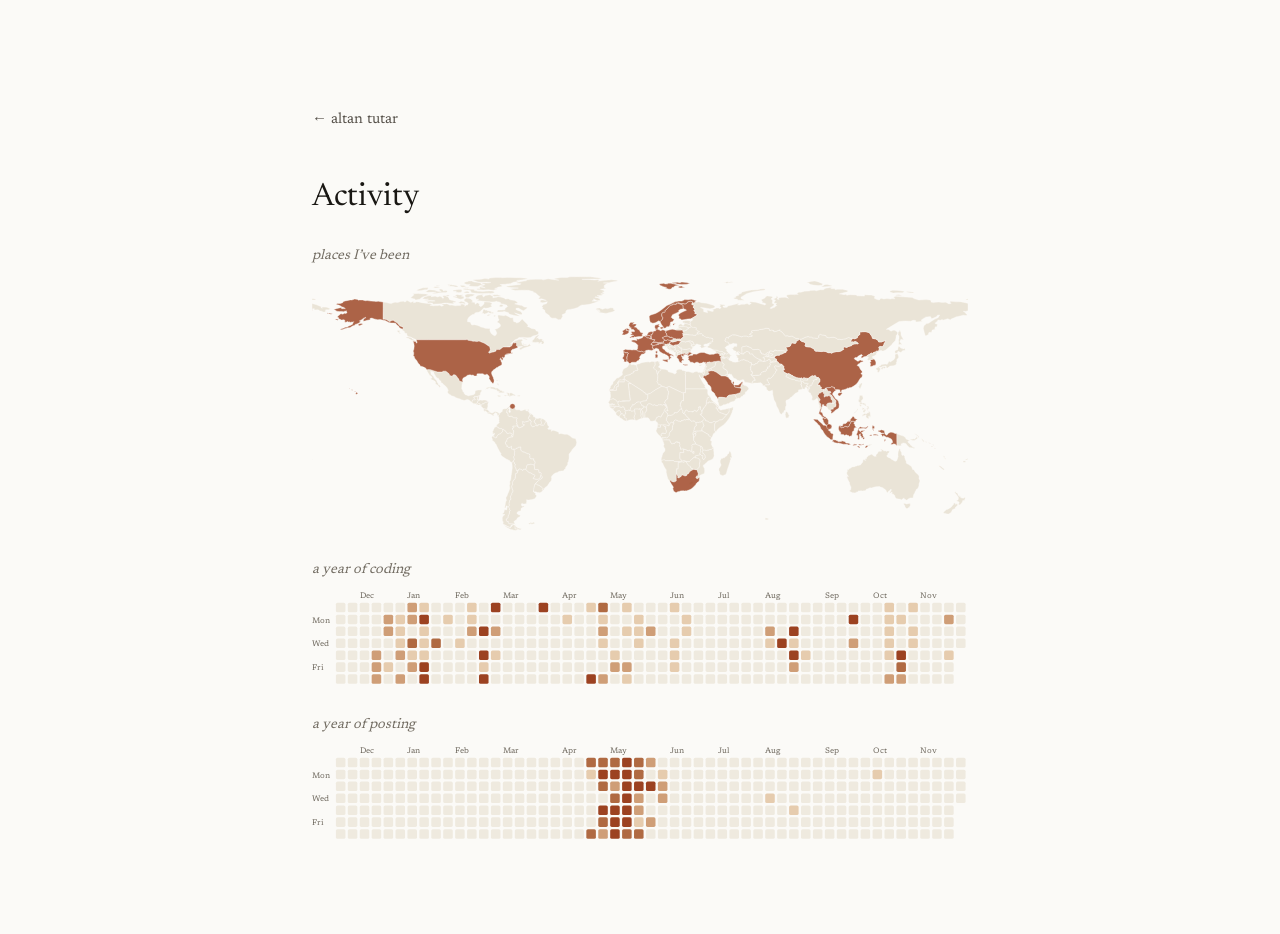
==== commit 921aa791: "Activity refresh" ====
--- a/activity.html
+++ b/activity.html
@@ -29,14 +29,14 @@
     <div class="group">
       <h2>a year of coding</h2>
       <!-- WIDGET:github -->
-<div class="heatmap"><svg viewBox="0 0 825 121" role="img" aria-label="A year of GitHub contributions"><text x="60" y="10">Dec</text><text x="120" y="10">Jan</text><text x="180" y="10">Feb</text><text x="240" y="10">Mar</text><text x="315" y="10">Apr</text><text x="375" y="10">May</text><text x="450" y="10">Jun</text><text x="510" y="10">Jul</text><text x="570" y="10">Aug</text><text x="645" y="10">Sep</text><text x="705" y="10">Oct</text><text x="765" y="10">Nov</text><text x="0" y="41">Mon</text><text x="0" y="71">Wed</text><text x="0" y="101">Fri</text><rect x="30" y="16" width="12" height="12" rx="2" fill="#efeadf"><title>2025-11-23: 0</title></rect><rect x="30" y="31" width="12" height="12" rx="2" fill="#efeadf"><title>2025-11-24: 0</title></rect><rect x="30" y="46" width="12" height="12" rx="2" fill="#efeadf"><title>2025-11-25: 0</title></rect><rect x="30" y="61" width="12" height="12" rx="2" fill="#efeadf"><title>2025-11-26: 0</title></rect><rect x="30" y="76" width="12" height="12" rx="2" fill="#efeadf"><title>2025-11-27: 0</title></rect><rect x="30" y="91" width="12" height="12" rx="2" fill="#efeadf"><title>2025-11-28: 0</title></rect><rect x="30" y="106" width="12" height="12" rx="2" fill="#efeadf"><title>2025-11-29: 0</title></rect><rect x="45" y="16" width="12" height="12" rx="2" fill="#efeadf"><title>2025-11-30: 0</title></rect><rect x="45" y="31" width="12" height="12" rx="2" fill="#efeadf"><title>2025-12-01: 0</title></rect><rect x="45" y="46" width="12" height="12" rx="2" fill="#efeadf"><title>2025-12-02: 0</title></rect><rect x="45" y="61" width="12" height="12" rx="2" fill="#efeadf"><title>2025-12-03: 0</title></rect><rect x="45" y="76" width="12" height="12" rx="2" fill="#efeadf"><title>2025-12-04: 0</title></rect><rect x="45" y="91" width="12" height="12" rx="2" fill="#efeadf"><title>2025-12-05: 0</title></rect><rect x="45" y="106" width="12" height="12" rx="2" fill="#efeadf"><title>2025-12-06: 0</title></rect><rect x="60" y="16" width="12" height="12" rx="2" fill="#efeadf"><title>2025-12-07: 0</title></rect><rect x="60" y="31" width="12" height="12" rx="2" fill="#efeadf"><title>2025-12-08: 0</title></rect><rect x="60" y="46" width="12" height="12" rx="2" fill="#efeadf"><title>2025-12-09: 0</title></rect><rect x="60" y="61" width="12" height="12" rx="2" fill="#efeadf"><title>2025-12-10: 0</title></rect><rect x="60" y="76" width="12" height="12" rx="2" fill="#efeadf"><title>2025-12-11: 0</title></rect><rect x="60" y="91" width="12" height="12" rx="2" fill="#efeadf"><title>2025-12-12: 0</title></rect><rect x="60" y="106" width="12" height="12" rx="2" fill="#efeadf"><title>2025-12-13: 0</title></rect><rect x="75" y="16" width="12" height="12" rx="2" fill="#efeadf"><title>2025-12-14: 0</title></rect><rect x="75" y="31" width="12" height="12" rx="2" fill="#efeadf"><title>2025-12-15: 0</title></rect><rect x="75" y="46" width="12" height="12" rx="2" fill="#efeadf"><title>2025-12-16: 0</title></rect><rect x="75" y="61" width="12" height="12" rx="2" fill="#efeadf"><title>2025-12-17: 0</title></rect><rect x="75" y="76" width="12" height="12" rx="2" fill="#cf9e77"><title>2025-12-18: 3</title></rect><rect x="75" y="91" width="12" height="12" rx="2" fill="#cf9e77"><title>2025-12-19: 3</title></rect><rect x="75" y="106" width="12" height="12" rx="2" fill="#cf9e77"><title>2025-12-20: 5</title></rect><rect x="90" y="16" width="12" height="12" rx="2" fill="#efeadf"><title>2025-12-21: 0</title></rect><rect x="90" y="31" width="12" height="12" rx="2" fill="#cf9e77"><title>2025-12-22: 3</title></rect><rect x="90" y="46" width="12" height="12" rx="2" fill="#cf9e77"><title>2025-12-23: 3</title></rect><rect x="90" y="61" width="12" height="12" rx="2" fill="#efeadf"><title>2025-12-24: 0</title></rect><rect x="90" y="76" width="12" height="12" rx="2" fill="#efeadf"><title>2025-12-25: 0</title></rect><rect x="90" y="91" width="12" height="12" rx="2" fill="#e6ccae"><title>2025-12-26: 1</title></rect><rect x="90" y="106" width="12" height="12" rx="2" fill="#efeadf"><title>2025-12-27: 0</title></rect><rect x="105" y="16" width="12" height="12" rx="2" fill="#efeadf"><title>2025-12-28: 0</title></rect><rect x="105" y="31" width="12" height="12" rx="2" fill="#e6ccae"><title>2025-12-29: 1</title></rect><rect x="105" y="46" width="12" height="12" rx="2" fill="#e6ccae"><title>2025-12-30: 1</title></rect><rect x="105" y="61" width="12" height="12" rx="2" fill="#e6ccae"><title>2025-12-31: 1</title></rect><rect x="105" y="76" width="12" height="12" rx="2" fill="#cf9e77"><title>2026-01-01: 3</title></rect><rect x="105" y="91" width="12" height="12" rx="2" fill="#efeadf"><title>2026-01-02: 0</title></rect><rect x="105" y="106" width="12" height="12" rx="2" fill="#cf9e77"><title>2026-01-03: 3</title></rect><rect x="120" y="16" width="12" height="12" rx="2" fill="#cf9e77"><title>2026-01-04: 3</title></rect><rect x="120" y="31" width="12" height="12" rx="2" fill="#cf9e77"><title>2026-01-05: 3</title></rect><rect x="120" y="46" width="12" height="12" rx="2" fill="#efeadf"><title>2026-01-06: 0</title></rect><rect x="120" y="61" width="12" height="12" rx="2" fill="#b06a42"><title>2026-01-07: 6</title></rect><rect x="120" y="76" width="12" height="12" rx="2" fill="#e6ccae"><title>2026-01-08: 1</title></rect><rect x="120" y="91" width="12" height="12" rx="2" fill="#cf9e77"><title>2026-01-09: 3</title></rect><rect x="120" y="106" width="12" height="12" rx="2" fill="#efeadf"><title>2026-01-10: 0</title></rect><rect x="135" y="16" width="12" height="12" rx="2" fill="#e6ccae"><title>2026-01-11: 1</title></rect><rect x="135" y="31" width="12" height="12" rx="2" fill="#9c4221"><title>2026-01-12: 12</title></rect><rect x="135" y="46" width="12" height="12" rx="2" fill="#e6ccae"><title>2026-01-13: 2</title></rect><rect x="135" y="61" width="12" height="12" rx="2" fill="#e6ccae"><title>2026-01-14: 1</title></rect><rect x="135" y="76" width="12" height="12" rx="2" fill="#e6ccae"><title>2026-01-15: 1</title></rect><rect x="135" y="91" width="12" height="12" rx="2" fill="#9c4221"><title>2026-01-16: 17</title></rect><rect x="135" y="106" width="12" height="12" rx="2" fill="#9c4221"><title>2026-01-17: 18</title></rect><rect x="150" y="16" width="12" height="12" rx="2" fill="#efeadf"><title>2026-01-18: 0</title></rect><rect x="150" y="31" width="12" height="12" rx="2" fill="#efeadf"><title>2026-01-19: 0</title></rect><rect x="150" y="46" width="12" height="12" rx="2" fill="#efeadf"><title>2026-01-20: 0</title></rect><rect x="150" y="61" width="12" height="12" rx="2" fill="#b06a42"><title>2026-01-21: 9</title></rect><rect x="150" y="76" width="12" height="12" rx="2" fill="#efeadf"><title>2026-01-22: 0</title></rect><rect x="150" y="91" width="12" height="12" rx="2" fill="#efeadf"><title>2026-01-23: 0</title></rect><rect x="150" y="106" width="12" height="12" rx="2" fill="#efeadf"><title>2026-01-24: 0</title></rect><rect x="165" y="16" width="12" height="12" rx="2" fill="#efeadf"><title>2026-01-25: 0</title></rect><rect x="165" y="31" width="12" height="12" rx="2" fill="#e6ccae"><title>2026-01-26: 1</title></rect><rect x="165" y="46" width="12" height="12" rx="2" fill="#efeadf"><title>2026-01-27: 0</title></rect><rect x="165" y="61" width="12" height="12" rx="2" fill="#efeadf"><title>2026-01-28: 0</title></rect><rect x="165" y="76" width="12" height="12" rx="2" fill="#efeadf"><title>2026-01-29: 0</title></rect><rect x="165" y="91" width="12" height="12" rx="2" fill="#efeadf"><title>2026-01-30: 0</title></rect><rect x="165" y="106" width="12" height="12" rx="2" fill="#efeadf"><title>2026-01-31: 0</title></rect><rect x="180" y="16" width="12" height="12" rx="2" fill="#efeadf"><title>2026-02-01: 0</title></rect><rect x="180" y="31" width="12" height="12" rx="2" fill="#efeadf"><title>2026-02-02: 0</title></rect><rect x="180" y="46" width="12" height="12" rx="2" fill="#efeadf"><title>2026-02-03: 0</title></rect><rect x="180" y="61" width="12" height="12" rx="2" fill="#e6ccae"><title>2026-02-04: 2</title></rect><rect x="180" y="76" width="12" height="12" rx="2" fill="#efeadf"><title>2026-02-05: 0</title></rect><rect x="180" y="91" width="12" height="12" rx="2" fill="#efeadf"><title>2026-02-06: 0</title></rect><rect x="180" y="106" width="12" height="12" rx="2" fill="#efeadf"><title>2026-02-07: 0</title></rect><rect x="195" y="16" width="12" height="12" rx="2" fill="#e6ccae"><title>2026-02-08: 1</title></rect><rect x="195" y="31" width="12" height="12" rx="2" fill="#e6ccae"><title>2026-02-09: 2</title></rect><rect x="195" y="46" width="12" height="12" rx="2" fill="#cf9e77"><title>2026-02-10: 3</title></rect><rect x="195" y="61" width="12" height="12" rx="2" fill="#efeadf"><title>2026-02-11: 0</title></rect><rect x="195" y="76" width="12" height="12" rx="2" fill="#efeadf"><title>2026-02-12: 0</title></rect><rect x="195" y="91" width="12" height="12" rx="2" fill="#efeadf"><title>2026-02-13: 0</title></rect><rect x="195" y="106" width="12" height="12" rx="2" fill="#efeadf"><title>2026-02-14: 0</title></rect><rect x="210" y="16" width="12" height="12" rx="2" fill="#efeadf"><title>2026-02-15: 0</title></rect><rect x="210" y="31" width="12" height="12" rx="2" fill="#efeadf"><title>2026-02-16: 0</title></rect><rect x="210" y="46" width="12" height="12" rx="2" fill="#9c4221"><title>2026-02-17: 23</title></rect><rect x="210" y="61" width="12" height="12" rx="2" fill="#efeadf"><title>2026-02-18: 0</title></rect><rect x="210" y="76" width="12" height="12" rx="2" fill="#9c4221"><title>2026-02-19: 12</title></rect><rect x="210" y="91" width="12" height="12" rx="2" fill="#e6ccae"><title>2026-02-20: 2</title></rect><rect x="210" y="106" width="12" height="12" rx="2" fill="#9c4221"><title>2026-02-21: 12</title></rect><rect x="225" y="16" width="12" height="12" rx="2" fill="#9c4221"><title>2026-02-22: 10</title></rect><rect x="225" y="31" width="12" height="12" rx="2" fill="#efeadf"><title>2026-02-23: 0</title></rect><rect x="225" y="46" width="12" height="12" rx="2" fill="#cf9e77"><title>2026-02-24: 4</title></rect><rect x="225" y="61" width="12" height="12" rx="2" fill="#efeadf"><title>2026-02-25: 0</title></rect><rect x="225" y="76" width="12" height="12" rx="2" fill="#e6ccae"><title>2026-02-26: 1</title></rect><rect x="225" y="91" width="12" height="12" rx="2" fill="#efeadf"><title>2026-02-27: 0</title></rect><rect x="225" y="106" width="12" height="12" rx="2" fill="#efeadf"><title>2026-02-28: 0</title></rect><rect x="240" y="16" width="12" height="12" rx="2" fill="#efeadf"><title>2026-03-01: 0</title></rect><rect x="240" y="31" width="12" height="12" rx="2" fill="#efeadf"><title>2026-03-02: 0</title></rect><rect x="240" y="46" width="12" height="12" rx="2" fill="#efeadf"><title>2026-03-03: 0</title></rect><rect x="240" y="61" width="12" height="12" rx="2" fill="#efeadf"><title>2026-03-04: 0</title></rect><rect x="240" y="76" width="12" height="12" rx="2" fill="#efeadf"><title>2026-03-05: 0</title></rect><rect x="240" y="91" width="12" height="12" rx="2" fill="#efeadf"><title>2026-03-06: 0</title></rect><rect x="240" y="106" width="12" height="12" rx="2" fill="#efeadf"><title>2026-03-07: 0</title></rect><rect x="255" y="16" width="12" height="12" rx="2" fill="#efeadf"><title>2026-03-08: 0</title></rect><rect x="255" y="31" width="12" height="12" rx="2" fill="#efeadf"><title>2026-03-09: 0</title></rect><rect x="255" y="46" width="12" height="12" rx="2" fill="#efeadf"><title>2026-03-10: 0</title></rect><rect x="255" y="61" width="12" height="12" rx="2" fill="#efeadf"><title>2026-03-11: 0</title></rect><rect x="255" y="76" width="12" height="12" rx="2" fill="#efeadf"><title>2026-03-12: 0</title></rect><rect x="255" y="91" width="12" height="12" rx="2" fill="#efeadf"><title>2026-03-13: 0</title></rect><rect x="255" y="106" width="12" height="12" rx="2" fill="#efeadf"><title>2026-03-14: 0</title></rect><rect x="270" y="16" width="12" height="12" rx="2" fill="#efeadf"><title>2026-03-15: 0</title></rect><rect x="270" y="31" width="12" height="12" rx="2" fill="#efeadf"><title>2026-03-16: 0</title></rect><rect x="270" y="46" width="12" height="12" rx="2" fill="#efeadf"><title>2026-03-17: 0</title></rect><rect x="270" y="61" width="12" height="12" rx="2" fill="#efeadf"><title>2026-03-18: 0</title></rect><rect x="270" y="76" width="12" height="12" rx="2" fill="#efeadf"><title>2026-03-19: 0</title></rect><rect x="270" y="91" width="12" height="12" rx="2" fill="#efeadf"><title>2026-03-20: 0</title></rect><rect x="270" y="106" width="12" height="12" rx="2" fill="#efeadf"><title>2026-03-21: 0</title></rect><rect x="285" y="16" width="12" height="12" rx="2" fill="#9c4221"><title>2026-03-22: 16</title></rect><rect x="285" y="31" width="12" height="12" rx="2" fill="#efeadf"><title>2026-03-23: 0</title></rect><rect x="285" y="46" width="12" height="12" rx="2" fill="#efeadf"><title>2026-03-24: 0</title></rect><rect x="285" y="61" width="12" height="12" rx="2" fill="#efeadf"><title>2026-03-25: 0</title></rect><rect x="285" y="76" width="12" height="12" rx="2" fill="#efeadf"><title>2026-03-26: 0</title></rect><rect x="285" y="91" width="12" height="12" rx="2" fill="#efeadf"><title>2026-03-27: 0</title></rect><rect x="285" y="106" width="12" height="12" rx="2" fill="#efeadf"><title>2026-03-28: 0</title></rect><rect x="300" y="16" width="12" height="12" rx="2" fill="#efeadf"><title>2026-03-29: 0</title></rect><rect x="300" y="31" width="12" height="12" rx="2" fill="#efeadf"><title>2026-03-30: 0</title></rect><rect x="300" y="46" width="12" height="12" rx="2" fill="#efeadf"><title>2026-03-31: 0</title></rect><rect x="300" y="61" width="12" height="12" rx="2" fill="#efeadf"><title>2026-04-01: 0</title></rect><rect x="300" y="76" width="12" height="12" rx="2" fill="#efeadf"><title>2026-04-02: 0</title></rect><rect x="300" y="91" width="12" height="12" rx="2" fill="#efeadf"><title>2026-04-03: 0</title></rect><rect x="300" y="106" width="12" height="12" rx="2" fill="#efeadf"><title>2026-04-04: 0</title></rect><rect x="315" y="16" width="12" height="12" rx="2" fill="#efeadf"><title>2026-04-05: 0</title></rect><rect x="315" y="31" width="12" height="12" rx="2" fill="#e6ccae"><title>2026-04-06: 2</title></rect><rect x="315" y="46" width="12" height="12" rx="2" fill="#efeadf"><title>2026-04-07: 0</title></rect><rect x="315" y="61" width="12" height="12" rx="2" fill="#efeadf"><title>2026-04-08: 0</title></rect><rect x="315" y="76" width="12" height="12" rx="2" fill="#efeadf"><title>2026-04-09: 0</title></rect><rect x="315" y="91" width="12" height="12" rx="2" fill="#efeadf"><title>2026-04-10: 0</title></rect><rect x="315" y="106" width="12" height="12" rx="2" fill="#efeadf"><title>2026-04-11: 0</title></rect><rect x="330" y="16" width="12" height="12" rx="2" fill="#efeadf"><title>2026-04-12: 0</title></rect><rect x="330" y="31" width="12" height="12" rx="2" fill="#efeadf"><title>2026-04-13: 0</title></rect><rect x="330" y="46" width="12" height="12" rx="2" fill="#efeadf"><title>2026-04-14: 0</title></rect><rect x="330" y="61" width="12" height="12" rx="2" fill="#efeadf"><title>2026-04-15: 0</title></rect><rect x="330" y="76" width="12" height="12" rx="2" fill="#efeadf"><title>2026-04-16: 0</title></rect><rect x="330" y="91" width="12" height="12" rx="2" fill="#efeadf"><title>2026-04-17: 0</title></rect><rect x="330" y="106" width="12" height="12" rx="2" fill="#efeadf"><title>2026-04-18: 0</title></rect><rect x="345" y="16" width="12" height="12" rx="2" fill="#e6ccae"><title>2026-04-19: 2</title></rect><rect x="345" y="31" width="12" height="12" rx="2" fill="#efeadf"><title>2026-04-20: 0</title></rect><rect x="345" y="46" width="12" height="12" rx="2" fill="#efeadf"><title>2026-04-21: 0</title></rect><rect x="345" y="61" width="12" height="12" rx="2" fill="#efeadf"><title>2026-04-22: 0</title></rect><rect x="345" y="76" width="12" height="12" rx="2" fill="#efeadf"><title>2026-04-23: 0</title></rect><rect x="345" y="91" width="12" height="12" rx="2" fill="#efeadf"><title>2026-04-24: 0</title></rect><rect x="345" y="106" width="12" height="12" rx="2" fill="#9c4221"><title>2026-04-25: 13</title></rect><rect x="360" y="16" width="12" height="12" rx="2" fill="#b06a42"><title>2026-04-26: 9</title></rect><rect x="360" y="31" width="12" height="12" rx="2" fill="#e6ccae"><title>2026-04-27: 2</title></rect><rect x="360" y="46" width="12" height="12" rx="2" fill="#cf9e77"><title>2026-04-28: 4</title></rect><rect x="360" y="61" width="12" height="12" rx="2" fill="#e6ccae"><title>2026-04-29: 1</title></rect><rect x="360" y="76" width="12" height="12" rx="2" fill="#efeadf"><title>2026-04-30: 0</title></rect><rect x="360" y="91" width="12" height="12" rx="2" fill="#efeadf"><title>2026-05-01: 0</title></rect><rect x="360" y="106" width="12" height="12" rx="2" fill="#cf9e77"><title>2026-05-02: 4</title></rect><rect x="375" y="16" width="12" height="12" rx="2" fill="#efeadf"><title>2026-05-03: 0</title></rect><rect x="375" y="31" width="12" height="12" rx="2" fill="#efeadf"><title>2026-05-04: 0</title></rect><rect x="375" y="46" width="12" height="12" rx="2" fill="#efeadf"><title>2026-05-05: 0</title></rect><rect x="375" y="61" width="12" height="12" rx="2" fill="#efeadf"><title>2026-05-06: 0</title></rect><rect x="375" y="76" width="12" height="12" rx="2" fill="#e6ccae"><title>2026-05-07: 2</title></rect><rect x="375" y="91" width="12" height="12" rx="2" fill="#cf9e77"><title>2026-05-08: 4</title></rect><rect x="375" y="106" width="12" height="12" rx="2" fill="#efeadf"><title>2026-05-09: 0</title></rect><rect x="390" y="16" width="12" height="12" rx="2" fill="#e6ccae"><title>2026-05-10: 1</title></rect><rect x="390" y="31" width="12" height="12" rx="2" fill="#efeadf"><title>2026-05-11: 0</title></rect><rect x="390" y="46" width="12" height="12" rx="2" fill="#e6ccae"><title>2026-05-12: 1</title></rect><rect x="390" y="61" width="12" height="12" rx="2" fill="#efeadf"><title>2026-05-13: 0</title></rect><rect x="390" y="76" width="12" height="12" rx="2" fill="#efeadf"><title>2026-05-14: 0</title></rect><rect x="390" y="91" width="12" height="12" rx="2" fill="#cf9e77"><title>2026-05-15: 4</title></rect><rect x="390" y="106" width="12" height="12" rx="2" fill="#e6ccae"><title>2026-05-16: 1</title></rect><rect x="405" y="16" width="12" height="12" rx="2" fill="#efeadf"><title>2026-05-17: 0</title></rect><rect x="405" y="31" width="12" height="12" rx="2" fill="#e6ccae"><title>2026-05-18: 1</title></rect><rect x="405" y="46" width="12" height="12" rx="2" fill="#e6ccae"><title>2026-05-19: 1</title></rect><rect x="405" y="61" width="12" height="12" rx="2" fill="#e6ccae"><title>2026-05-20: 1</title></rect><rect x="405" y="76" width="12" height="12" rx="2" fill="#efeadf"><title>2026-05-21: 0</title></rect><rect x="405" y="91" width="12" height="12" rx="2" fill="#efeadf"><title>2026-05-22: 0</title></rect><rect x="405" y="106" width="12" height="12" rx="2" fill="#efeadf"><title>2026-05-23: 0</title></rect><rect x="420" y="16" width="12" height="12" rx="2" fill="#efeadf"><title>2026-05-24: 0</title></rect><rect x="420" y="31" width="12" height="12" rx="2" fill="#efeadf"><title>2026-05-25: 0</title></rect><rect x="420" y="46" width="12" height="12" rx="2" fill="#cf9e77"><title>2026-05-26: 5</title></rect><rect x="420" y="61" width="12" height="12" rx="2" fill="#efeadf"><title>2026-05-27: 0</title></rect><rect x="420" y="76" width="12" height="12" rx="2" fill="#efeadf"><title>2026-05-28: 0</title></rect><rect x="420" y="91" width="12" height="12" rx="2" fill="#efeadf"><title>2026-05-29: 0</title></rect><rect x="420" y="106" width="12" height="12" rx="2" fill="#efeadf"><title>2026-05-30: 0</title></rect><rect x="435" y="16" width="12" height="12" rx="2" fill="#efeadf"><title>2026-05-31: 0</title></rect><rect x="435" y="31" width="12" height="12" rx="2" fill="#efeadf"><title>2026-06-01: 0</title></rect><rect x="435" y="46" width="12" height="12" rx="2" fill="#efeadf"><title>2026-06-02: 0</title></rect><rect x="435" y="61" width="12" height="12" rx="2" fill="#efeadf"><title>2026-06-03: 0</title></rect><rect x="435" y="76" width="12" height="12" rx="2" fill="#efeadf"><title>2026-06-04: 0</title></rect><rect x="435" y="91" width="12" height="12" rx="2" fill="#efeadf"><title>2026-06-05: 0</title></rect><rect x="435" y="106" width="12" height="12" rx="2" fill="#efeadf"><title>2026-06-06: 0</title></rect><rect x="450" y="16" width="12" height="12" rx="2" fill="#e6ccae"><title>2026-06-07: 1</title></rect><rect x="450" y="31" width="12" height="12" rx="2" fill="#efeadf"><title>2026-06-08: 0</title></rect><rect x="450" y="46" width="12" height="12" rx="2" fill="#efeadf"><title>2026-06-09: 0</title></rect><rect x="450" y="61" width="12" height="12" rx="2" fill="#e6ccae"><title>2026-06-10: 1</title></rect><rect x="450" y="76" width="12" height="12" rx="2" fill="#e6ccae"><title>2026-06-11: 1</title></rect><rect x="450" y="91" width="12" height="12" rx="2" fill="#e6ccae"><title>2026-06-12: 1</title></rect><rect x="450" y="106" width="12" height="12" rx="2" fill="#efeadf"><title>2026-06-13: 0</title></rect><rect x="465" y="16" width="12" height="12" rx="2" fill="#efeadf"><title>2026-06-14: 0</title></rect><rect x="465" y="31" width="12" height="12" rx="2" fill="#e6ccae"><title>2026-06-15: 1</title></rect><rect x="465" y="46" width="12" height="12" rx="2" fill="#e6ccae"><title>2026-06-16: 1</title></rect><rect x="465" y="61" width="12" height="12" rx="2" fill="#efeadf"><title>2026-06-17: 0</title></rect><rect x="465" y="76" width="12" height="12" rx="2" fill="#efeadf"><title>2026-06-18: 0</title></rect><rect x="465" y="91" width="12" height="12" rx="2" fill="#efeadf"><title>2026-06-19: 0</title></rect><rect x="465" y="106" width="12" height="12" rx="2" fill="#efeadf"><title>2026-06-20: 0</title></rect><rect x="480" y="16" width="12" height="12" rx="2" fill="#efeadf"><title>2026-06-21: 0</title></rect><rect x="480" y="31" width="12" height="12" rx="2" fill="#efeadf"><title>2026-06-22: 0</title></rect><rect x="480" y="46" width="12" height="12" rx="2" fill="#efeadf"><title>2026-06-23: 0</title></rect><rect x="480" y="61" width="12" height="12" rx="2" fill="#efeadf"><title>2026-06-24: 0</title></rect><rect x="480" y="76" width="12" height="12" rx="2" fill="#efeadf"><title>2026-06-25: 0</title></rect><rect x="480" y="91" width="12" height="12" rx="2" fill="#efeadf"><title>2026-06-26: 0</title></rect><rect x="480" y="106" width="12" height="12" rx="2" fill="#efeadf"><title>2026-06-27: 0</title></rect><rect x="495" y="16" width="12" height="12" rx="2" fill="#efeadf"><title>2026-06-28: 0</title></rect><rect x="495" y="31" width="12" height="12" rx="2" fill="#efeadf"><title>2026-06-29: 0</title></rect><rect x="495" y="46" width="12" height="12" rx="2" fill="#efeadf"><title>2026-06-30: 0</title></rect><rect x="495" y="61" width="12" height="12" rx="2" fill="#efeadf"><title>2026-07-01: 0</title></rect><rect x="495" y="76" width="12" height="12" rx="2" fill="#efeadf"><title>2026-07-02: 0</title></rect><rect x="495" y="91" width="12" height="12" rx="2" fill="#efeadf"><title>2026-07-03: 0</title></rect><rect x="495" y="106" width="12" height="12" rx="2" fill="#efeadf"><title>2026-07-04: 0</title></rect><rect x="510" y="16" width="12" height="12" rx="2" fill="#efeadf"><title>2026-07-05: 0</title></rect><rect x="510" y="31" width="12" height="12" rx="2" fill="#efeadf"><title>2026-07-06: 0</title></rect><rect x="510" y="46" width="12" height="12" rx="2" fill="#efeadf"><title>2026-07-07: 0</title></rect><rect x="510" y="61" width="12" height="12" rx="2" fill="#efeadf"><title>2026-07-08: 0</title></rect><rect x="510" y="76" width="12" height="12" rx="2" fill="#efeadf"><title>2026-07-09: 0</title></rect><rect x="510" y="91" width="12" height="12" rx="2" fill="#efeadf"><title>2026-07-10: 0</title></rect><rect x="510" y="106" width="12" height="12" rx="2" fill="#efeadf"><title>2026-07-11: 0</title></rect><rect x="525" y="16" width="12" height="12" rx="2" fill="#efeadf"><title>2026-07-12: 0</title></rect><rect x="525" y="31" width="12" height="12" rx="2" fill="#efeadf"><title>2026-07-13: 0</title></rect><rect x="525" y="46" width="12" height="12" rx="2" fill="#efeadf"><title>2026-07-14: 0</title></rect><rect x="525" y="61" width="12" height="12" rx="2" fill="#efeadf"><title>2026-07-15: 0</title></rect><rect x="525" y="76" width="12" height="12" rx="2" fill="#efeadf"><title>2026-07-16: 0</title></rect><rect x="525" y="91" width="12" height="12" rx="2" fill="#efeadf"><title>2026-07-17: 0</title></rect><rect x="525" y="106" width="12" height="12" rx="2" fill="#efeadf"><title>2026-07-18: 0</title></rect><rect x="540" y="16" width="12" height="12" rx="2" fill="#efeadf"><title>2026-07-19: 0</title></rect><rect x="540" y="31" width="12" height="12" rx="2" fill="#efeadf"><title>2026-07-20: 0</title></rect><rect x="540" y="46" width="12" height="12" rx="2" fill="#efeadf"><title>2026-07-21: 0</title></rect><rect x="540" y="61" width="12" height="12" rx="2" fill="#efeadf"><title>2026-07-22: 0</title></rect><rect x="540" y="76" width="12" height="12" rx="2" fill="#efeadf"><title>2026-07-23: 0</title></rect><rect x="540" y="91" width="12" height="12" rx="2" fill="#efeadf"><title>2026-07-24: 0</title></rect><rect x="540" y="106" width="12" height="12" rx="2" fill="#efeadf"><title>2026-07-25: 0</title></rect><rect x="555" y="16" width="12" height="12" rx="2" fill="#efeadf"><title>2026-07-26: 0</title></rect><rect x="555" y="31" width="12" height="12" rx="2" fill="#efeadf"><title>2026-07-27: 0</title></rect><rect x="555" y="46" width="12" height="12" rx="2" fill="#efeadf"><title>2026-07-28: 0</title></rect><rect x="555" y="61" width="12" height="12" rx="2" fill="#efeadf"><title>2026-07-29: 0</title></rect><rect x="555" y="76" width="12" height="12" rx="2" fill="#efeadf"><title>2026-07-30: 0</title></rect><rect x="555" y="91" width="12" height="12" rx="2" fill="#efeadf"><title>2026-07-31: 0</title></rect><rect x="555" y="106" width="12" height="12" rx="2" fill="#efeadf"><title>2026-08-01: 0</title></rect><rect x="570" y="16" width="12" height="12" rx="2" fill="#efeadf"><title>2026-08-02: 0</title></rect><rect x="570" y="31" width="12" height="12" rx="2" fill="#efeadf"><title>2026-08-03: 0</title></rect><rect x="570" y="46" width="12" height="12" rx="2" fill="#cf9e77"><title>2026-08-04: 3</title></rect><rect x="570" y="61" width="12" height="12" rx="2" fill="#e6ccae"><title>2026-08-05: 1</title></rect><rect x="570" y="76" width="12" height="12" rx="2" fill="#efeadf"><title>2026-08-06: 0</title></rect><rect x="570" y="91" width="12" height="12" rx="2" fill="#efeadf"><title>2026-08-07: 0</title></rect><rect x="570" y="106" width="12" height="12" rx="2" fill="#efeadf"><title>2026-08-08: 0</title></rect><rect x="585" y="16" width="12" height="12" rx="2" fill="#efeadf"><title>2026-08-09: 0</title></rect><rect x="585" y="31" width="12" height="12" rx="2" fill="#efeadf"><title>2026-08-10: 0</title></rect><rect x="585" y="46" width="12" height="12" rx="2" fill="#efeadf"><title>2026-08-11: 0</title></rect><rect x="585" y="61" width="12" height="12" rx="2" fill="#9c4221"><title>2026-08-12: 10</title></rect><rect x="585" y="76" width="12" height="12" rx="2" fill="#efeadf"><title>2026-08-13: 0</title></rect><rect x="585" y="91" width="12" height="12" rx="2" fill="#efeadf"><title>2026-08-14: 0</title></rect><rect x="585" y="106" width="12" height="12" rx="2" fill="#efeadf"><title>2026-08-15: 0</title></rect><rect x="600" y="16" width="12" height="12" rx="2" fill="#efeadf"><title>2026-08-16: 0</title></rect><rect x="600" y="31" width="12" height="12" rx="2" fill="#efeadf"><title>2026-08-17: 0</title></rect><rect x="600" y="46" width="12" height="12" rx="2" fill="#9c4221"><title>2026-08-18: 11</title></rect><rect x="600" y="61" width="12" height="12" rx="2" fill="#e6ccae"><title>2026-08-19: 1</title></rect><rect x="600" y="76" width="12" height="12" rx="2" fill="#9c4221"><title>2026-08-20: 20</title></rect><rect x="600" y="91" width="12" height="12" rx="2" fill="#cf9e77"><title>2026-08-21: 4</title></rect><rect x="600" y="106" width="12" height="12" rx="2" fill="#efeadf"><title>2026-08-22: 0</title></rect><rect x="615" y="16" width="12" height="12" rx="2" fill="#efeadf"><title>2026-08-23: 0</title></rect><rect x="615" y="31" width="12" height="12" rx="2" fill="#efeadf"><title>2026-08-24: 0</title></rect><rect x="615" y="46" width="12" height="12" rx="2" fill="#efeadf"><title>2026-08-25: 0</title></rect><rect x="615" y="61" width="12" height="12" rx="2" fill="#efeadf"><title>2026-08-26: 0</title></rect><rect x="615" y="76" width="12" height="12" rx="2" fill="#e6ccae"><title>2026-08-27: 1</title></rect><rect x="615" y="91" width="12" height="12" rx="2" fill="#efeadf"><title>2026-08-28: 0</title></rect><rect x="615" y="106" width="12" height="12" rx="2" fill="#efeadf"><title>2026-08-29: 0</title></rect><rect x="630" y="16" width="12" height="12" rx="2" fill="#efeadf"><title>2026-08-30: 0</title></rect><rect x="630" y="31" width="12" height="12" rx="2" fill="#efeadf"><title>2026-08-31: 0</title></rect><rect x="630" y="46" width="12" height="12" rx="2" fill="#efeadf"><title>2026-09-01: 0</title></rect><rect x="630" y="61" width="12" height="12" rx="2" fill="#efeadf"><title>2026-09-02: 0</title></rect><rect x="630" y="76" width="12" height="12" rx="2" fill="#efeadf"><title>2026-09-03: 0</title></rect><rect x="630" y="91" width="12" height="12" rx="2" fill="#efeadf"><title>2026-09-04: 0</title></rect><rect x="630" y="106" width="12" height="12" rx="2" fill="#efeadf"><title>2026-09-05: 0</title></rect><rect x="645" y="16" width="12" height="12" rx="2" fill="#efeadf"><title>2026-09-06: 0</title></rect><rect x="645" y="31" width="12" height="12" rx="2" fill="#efeadf"><title>2026-09-07: 0</title></rect><rect x="645" y="46" width="12" height="12" rx="2" fill="#efeadf"><title>2026-09-08: 0</title></rect><rect x="645" y="61" width="12" height="12" rx="2" fill="#efeadf"><title>2026-09-09: 0</title></rect><rect x="645" y="76" width="12" height="12" rx="2" fill="#efeadf"><title>2026-09-10: 0</title></rect><rect x="645" y="91" width="12" height="12" rx="2" fill="#efeadf"><title>2026-09-11: 0</title></rect><rect x="645" y="106" width="12" height="12" rx="2" fill="#efeadf"><title>2026-09-12: 0</title></rect><rect x="660" y="16" width="12" height="12" rx="2" fill="#efeadf"><title>2026-09-13: 0</title></rect><rect x="660" y="31" width="12" height="12" rx="2" fill="#efeadf"><title>2026-09-14: 0</title></rect><rect x="660" y="46" width="12" height="12" rx="2" fill="#efeadf"><title>2026-09-15: 0</title></rect><rect x="660" y="61" width="12" height="12" rx="2" fill="#efeadf"><title>2026-09-16: 0</title></rect><rect x="660" y="76" width="12" height="12" rx="2" fill="#efeadf"><title>2026-09-17: 0</title></rect><rect x="660" y="91" width="12" height="12" rx="2" fill="#efeadf"><title>2026-09-18: 0</title></rect><rect x="660" y="106" width="12" height="12" rx="2" fill="#efeadf"><title>2026-09-19: 0</title></rect><rect x="675" y="16" width="12" height="12" rx="2" fill="#efeadf"><title>2026-09-20: 0</title></rect><rect x="675" y="31" width="12" height="12" rx="2" fill="#9c4221"><title>2026-09-21: 15</title></rect><rect x="675" y="46" width="12" height="12" rx="2" fill="#efeadf"><title>2026-09-22: 0</title></rect><rect x="675" y="61" width="12" height="12" rx="2" fill="#cf9e77"><title>2026-09-23: 5</title></rect><rect x="675" y="76" width="12" height="12" rx="2" fill="#efeadf"><title>2026-09-24: 0</title></rect><rect x="675" y="91" width="12" height="12" rx="2" fill="#efeadf"><title>2026-09-25: 0</title></rect><rect x="675" y="106" width="12" height="12" rx="2" fill="#efeadf"><title>2026-09-26: 0</title></rect><rect x="690" y="16" width="12" height="12" rx="2" fill="#efeadf"><title>2026-09-27: 0</title></rect><rect x="690" y="31" width="12" height="12" rx="2" fill="#efeadf"><title>2026-09-28: 0</title></rect><rect x="690" y="46" width="12" height="12" rx="2" fill="#efeadf"><title>2026-09-29: 0</title></rect><rect x="690" y="61" width="12" height="12" rx="2" fill="#efeadf"><title>2026-09-30: 0</title></rect><rect x="690" y="76" width="12" height="12" rx="2" fill="#efeadf"><title>2026-10-01: 0</title></rect><rect x="690" y="91" width="12" height="12" rx="2" fill="#efeadf"><title>2026-10-02: 0</title></rect><rect x="690" y="106" width="12" height="12" rx="2" fill="#efeadf"><title>2026-10-03: 0</title></rect><rect x="705" y="16" width="12" height="12" rx="2" fill="#efeadf"><title>2026-10-04: 0</title></rect><rect x="705" y="31" width="12" height="12" rx="2" fill="#efeadf"><title>2026-10-05: 0</title></rect><rect x="705" y="46" width="12" height="12" rx="2" fill="#efeadf"><title>2026-10-06: 0</title></rect><rect x="705" y="61" width="12" height="12" rx="2" fill="#efeadf"><title>2026-10-07: 0</title></rect><rect x="705" y="76" width="12" height="12" rx="2" fill="#efeadf"><title>2026-10-08: 0</title></rect><rect x="705" y="91" width="12" height="12" rx="2" fill="#efeadf"><title>2026-10-09: 0</title></rect><rect x="705" y="106" width="12" height="12" rx="2" fill="#efeadf"><title>2026-10-10: 0</title></rect><rect x="720" y="16" width="12" height="12" rx="2" fill="#e6ccae"><title>2026-10-11: 2</title></rect><rect x="720" y="31" width="12" height="12" rx="2" fill="#e6ccae"><title>2026-10-12: 1</title></rect><rect x="720" y="46" width="12" height="12" rx="2" fill="#e6ccae"><title>2026-10-13: 1</title></rect><rect x="720" y="61" width="12" height="12" rx="2" fill="#e6ccae"><title>2026-10-14: 2</title></rect><rect x="720" y="76" width="12" height="12" rx="2" fill="#e6ccae"><title>2026-10-15: 1</title></rect><rect x="720" y="91" width="12" height="12" rx="2" fill="#efeadf"><title>2026-10-16: 0</title></rect><rect x="720" y="106" width="12" height="12" rx="2" fill="#cf9e77"><title>2026-10-17: 4</title></rect><rect x="735" y="16" width="12" height="12" rx="2" fill="#efeadf"><title>2026-10-18: 0</title></rect><rect x="735" y="31" width="12" height="12" rx="2" fill="#e6ccae"><title>2026-10-19: 2</title></rect><rect x="735" y="46" width="12" height="12" rx="2" fill="#efeadf"><title>2026-10-20: 0</title></rect><rect x="735" y="61" width="12" height="12" rx="2" fill="#efeadf"><title>2026-10-21: 0</title></rect><rect x="735" y="76" width="12" height="12" rx="2" fill="#9c4221"><title>2026-10-22: 11</title></rect><rect x="735" y="91" width="12" height="12" rx="2" fill="#b06a42"><title>2026-10-23: 9</title></rect><rect x="735" y="106" width="12" height="12" rx="2" fill="#cf9e77"><title>2026-10-24: 5</title></rect><rect x="750" y="16" width="12" height="12" rx="2" fill="#e6ccae"><title>2026-10-25: 1</title></rect><rect x="750" y="31" width="12" height="12" rx="2" fill="#efeadf"><title>2026-10-26: 0</title></rect><rect x="750" y="46" width="12" height="12" rx="2" fill="#e6ccae"><title>2026-10-27: 2</title></rect><rect x="750" y="61" width="12" height="12" rx="2" fill="#e6ccae"><title>2026-10-28: 2</title></rect><rect x="750" y="76" width="12" height="12" rx="2" fill="#efeadf"><title>2026-10-29: 0</title></rect><rect x="750" y="91" width="12" height="12" rx="2" fill="#efeadf"><title>2026-10-30: 0</title></rect><rect x="750" y="106" width="12" height="12" rx="2" fill="#efeadf"><title>2026-10-31: 0</title></rect><rect x="765" y="16" width="12" height="12" rx="2" fill="#efeadf"><title>2026-11-01: 0</title></rect><rect x="765" y="31" width="12" height="12" rx="2" fill="#efeadf"><title>2026-11-02: 0</title></rect><rect x="765" y="46" width="12" height="12" rx="2" fill="#efeadf"><title>2026-11-03: 0</title></rect><rect x="765" y="61" width="12" height="12" rx="2" fill="#efeadf"><title>2026-11-04: 0</title></rect><rect x="765" y="76" width="12" height="12" rx="2" fill="#efeadf"><title>2026-11-05: 0</title></rect><rect x="765" y="91" width="12" height="12" rx="2" fill="#efeadf"><title>2026-11-06: 0</title></rect><rect x="765" y="106" width="12" height="12" rx="2" fill="#efeadf"><title>2026-11-07: 0</title></rect><rect x="780" y="16" width="12" height="12" rx="2" fill="#efeadf"><title>2026-11-08: 0</title></rect><rect x="780" y="31" width="12" height="12" rx="2" fill="#efeadf"><title>2026-11-09: 0</title></rect><rect x="780" y="46" width="12" height="12" rx="2" fill="#efeadf"><title>2026-11-10: 0</title></rect><rect x="780" y="61" width="12" height="12" rx="2" fill="#efeadf"><title>2026-11-11: 0</title></rect><rect x="780" y="76" width="12" height="12" rx="2" fill="#efeadf"><title>2026-11-12: 0</title></rect><rect x="780" y="91" width="12" height="12" rx="2" fill="#efeadf"><title>2026-11-13: 0</title></rect><rect x="780" y="106" width="12" height="12" rx="2" fill="#efeadf"><title>2026-11-14: 0</title></rect><rect x="795" y="16" width="12" height="12" rx="2" fill="#efeadf"><title>2026-11-15: 0</title></rect><rect x="795" y="31" width="12" height="12" rx="2" fill="#cf9e77"><title>2026-11-16: 4</title></rect><rect x="795" y="46" width="12" height="12" rx="2" fill="#efeadf"><title>2026-11-17: 0</title></rect><rect x="795" y="61" width="12" height="12" rx="2" fill="#efeadf"><title>2026-11-18: 0</title></rect><rect x="795" y="76" width="12" height="12" rx="2" fill="#e6ccae"><title>2026-11-19: 1</title></rect><rect x="795" y="91" width="12" height="12" rx="2" fill="#efeadf"><title>2026-11-20: 0</title></rect><rect x="795" y="106" width="12" height="12" rx="2" fill="#efeadf"><title>2026-11-21: 0</title></rect><rect x="810" y="16" width="12" height="12" rx="2" fill="#efeadf"><title>2026-11-22: 0</title></rect><rect x="810" y="31" width="12" height="12" rx="2" fill="#efeadf"><title>2026-11-23: 0</title></rect><rect x="810" y="46" width="12" height="12" rx="2" fill="#efeadf"><title>2026-11-24: 0</title></rect></svg></div>
+<div class="heatmap"><svg viewBox="0 0 825 121" role="img" aria-label="A year of GitHub contributions"><text x="60" y="10">Dec</text><text x="120" y="10">Jan</text><text x="180" y="10">Feb</text><text x="240" y="10">Mar</text><text x="315" y="10">Apr</text><text x="375" y="10">May</text><text x="450" y="10">Jun</text><text x="510" y="10">Jul</text><text x="570" y="10">Aug</text><text x="645" y="10">Sep</text><text x="705" y="10">Oct</text><text x="765" y="10">Nov</text><text x="0" y="41">Mon</text><text x="0" y="71">Wed</text><text x="0" y="101">Fri</text><rect x="30" y="16" width="12" height="12" rx="2" fill="#efeadf"><title>2025-11-23: 0</title></rect><rect x="30" y="31" width="12" height="12" rx="2" fill="#efeadf"><title>2025-11-24: 0</title></rect><rect x="30" y="46" width="12" height="12" rx="2" fill="#efeadf"><title>2025-11-25: 0</title></rect><rect x="30" y="61" width="12" height="12" rx="2" fill="#efeadf"><title>2025-11-26: 0</title></rect><rect x="30" y="76" width="12" height="12" rx="2" fill="#efeadf"><title>2025-11-27: 0</title></rect><rect x="30" y="91" width="12" height="12" rx="2" fill="#efeadf"><title>2025-11-28: 0</title></rect><rect x="30" y="106" width="12" height="12" rx="2" fill="#efeadf"><title>2025-11-29: 0</title></rect><rect x="45" y="16" width="12" height="12" rx="2" fill="#efeadf"><title>2025-11-30: 0</title></rect><rect x="45" y="31" width="12" height="12" rx="2" fill="#efeadf"><title>2025-12-01: 0</title></rect><rect x="45" y="46" width="12" height="12" rx="2" fill="#efeadf"><title>2025-12-02: 0</title></rect><rect x="45" y="61" width="12" height="12" rx="2" fill="#efeadf"><title>2025-12-03: 0</title></rect><rect x="45" y="76" width="12" height="12" rx="2" fill="#efeadf"><title>2025-12-04: 0</title></rect><rect x="45" y="91" width="12" height="12" rx="2" fill="#efeadf"><title>2025-12-05: 0</title></rect><rect x="45" y="106" width="12" height="12" rx="2" fill="#efeadf"><title>2025-12-06: 0</title></rect><rect x="60" y="16" width="12" height="12" rx="2" fill="#efeadf"><title>2025-12-07: 0</title></rect><rect x="60" y="31" width="12" height="12" rx="2" fill="#efeadf"><title>2025-12-08: 0</title></rect><rect x="60" y="46" width="12" height="12" rx="2" fill="#efeadf"><title>2025-12-09: 0</title></rect><rect x="60" y="61" width="12" height="12" rx="2" fill="#efeadf"><title>2025-12-10: 0</title></rect><rect x="60" y="76" width="12" height="12" rx="2" fill="#efeadf"><title>2025-12-11: 0</title></rect><rect x="60" y="91" width="12" height="12" rx="2" fill="#efeadf"><title>2025-12-12: 0</title></rect><rect x="60" y="106" width="12" height="12" rx="2" fill="#efeadf"><title>2025-12-13: 0</title></rect><rect x="75" y="16" width="12" height="12" rx="2" fill="#efeadf"><title>2025-12-14: 0</title></rect><rect x="75" y="31" width="12" height="12" rx="2" fill="#efeadf"><title>2025-12-15: 0</title></rect><rect x="75" y="46" width="12" height="12" rx="2" fill="#efeadf"><title>2025-12-16: 0</title></rect><rect x="75" y="61" width="12" height="12" rx="2" fill="#efeadf"><title>2025-12-17: 0</title></rect><rect x="75" y="76" width="12" height="12" rx="2" fill="#cf9e77"><title>2025-12-18: 3</title></rect><rect x="75" y="91" width="12" height="12" rx="2" fill="#cf9e77"><title>2025-12-19: 3</title></rect><rect x="75" y="106" width="12" height="12" rx="2" fill="#cf9e77"><title>2025-12-20: 5</title></rect><rect x="90" y="16" width="12" height="12" rx="2" fill="#efeadf"><title>2025-12-21: 0</title></rect><rect x="90" y="31" width="12" height="12" rx="2" fill="#cf9e77"><title>2025-12-22: 3</title></rect><rect x="90" y="46" width="12" height="12" rx="2" fill="#cf9e77"><title>2025-12-23: 3</title></rect><rect x="90" y="61" width="12" height="12" rx="2" fill="#efeadf"><title>2025-12-24: 0</title></rect><rect x="90" y="76" width="12" height="12" rx="2" fill="#efeadf"><title>2025-12-25: 0</title></rect><rect x="90" y="91" width="12" height="12" rx="2" fill="#e6ccae"><title>2025-12-26: 1</title></rect><rect x="90" y="106" width="12" height="12" rx="2" fill="#efeadf"><title>2025-12-27: 0</title></rect><rect x="105" y="16" width="12" height="12" rx="2" fill="#efeadf"><title>2025-12-28: 0</title></rect><rect x="105" y="31" width="12" height="12" rx="2" fill="#e6ccae"><title>2025-12-29: 1</title></rect><rect x="105" y="46" width="12" height="12" rx="2" fill="#e6ccae"><title>2025-12-30: 1</title></rect><rect x="105" y="61" width="12" height="12" rx="2" fill="#e6ccae"><title>2025-12-31: 1</title></rect><rect x="105" y="76" width="12" height="12" rx="2" fill="#cf9e77"><title>2026-01-01: 3</title></rect><rect x="105" y="91" width="12" height="12" rx="2" fill="#efeadf"><title>2026-01-02: 0</title></rect><rect x="105" y="106" width="12" height="12" rx="2" fill="#cf9e77"><title>2026-01-03: 3</title></rect><rect x="120" y="16" width="12" height="12" rx="2" fill="#cf9e77"><title>2026-01-04: 3</title></rect><rect x="120" y="31" width="12" height="12" rx="2" fill="#cf9e77"><title>2026-01-05: 3</title></rect><rect x="120" y="46" width="12" height="12" rx="2" fill="#efeadf"><title>2026-01-06: 0</title></rect><rect x="120" y="61" width="12" height="12" rx="2" fill="#b06a42"><title>2026-01-07: 6</title></rect><rect x="120" y="76" width="12" height="12" rx="2" fill="#e6ccae"><title>2026-01-08: 1</title></rect><rect x="120" y="91" width="12" height="12" rx="2" fill="#cf9e77"><title>2026-01-09: 3</title></rect><rect x="120" y="106" width="12" height="12" rx="2" fill="#efeadf"><title>2026-01-10: 0</title></rect><rect x="135" y="16" width="12" height="12" rx="2" fill="#e6ccae"><title>2026-01-11: 1</title></rect><rect x="135" y="31" width="12" height="12" rx="2" fill="#9c4221"><title>2026-01-12: 12</title></rect><rect x="135" y="46" width="12" height="12" rx="2" fill="#e6ccae"><title>2026-01-13: 2</title></rect><rect x="135" y="61" width="12" height="12" rx="2" fill="#e6ccae"><title>2026-01-14: 1</title></rect><rect x="135" y="76" width="12" height="12" rx="2" fill="#e6ccae"><title>2026-01-15: 1</title></rect><rect x="135" y="91" width="12" height="12" rx="2" fill="#9c4221"><title>2026-01-16: 17</title></rect><rect x="135" y="106" width="12" height="12" rx="2" fill="#9c4221"><title>2026-01-17: 18</title></rect><rect x="150" y="16" width="12" height="12" rx="2" fill="#efeadf"><title>2026-01-18: 0</title></rect><rect x="150" y="31" width="12" height="12" rx="2" fill="#efeadf"><title>2026-01-19: 0</title></rect><rect x="150" y="46" width="12" height="12" rx="2" fill="#efeadf"><title>2026-01-20: 0</title></rect><rect x="150" y="61" width="12" height="12" rx="2" fill="#b06a42"><title>2026-01-21: 9</title></rect><rect x="150" y="76" width="12" height="12" rx="2" fill="#efeadf"><title>2026-01-22: 0</title></rect><rect x="150" y="91" width="12" height="12" rx="2" fill="#efeadf"><title>2026-01-23: 0</title></rect><rect x="150" y="106" width="12" height="12" rx="2" fill="#efeadf"><title>2026-01-24: 0</title></rect><rect x="165" y="16" width="12" height="12" rx="2" fill="#efeadf"><title>2026-01-25: 0</title></rect><rect x="165" y="31" width="12" height="12" rx="2" fill="#e6ccae"><title>2026-01-26: 1</title></rect><rect x="165" y="46" width="12" height="12" rx="2" fill="#efeadf"><title>2026-01-27: 0</title></rect><rect x="165" y="61" width="12" height="12" rx="2" fill="#efeadf"><title>2026-01-28: 0</title></rect><rect x="165" y="76" width="12" height="12" rx="2" fill="#efeadf"><title>2026-01-29: 0</title></rect><rect x="165" y="91" width="12" height="12" rx="2" fill="#efeadf"><title>2026-01-30: 0</title></rect><rect x="165" y="106" width="12" height="12" rx="2" fill="#efeadf"><title>2026-01-31: 0</title></rect><rect x="180" y="16" width="12" height="12" rx="2" fill="#efeadf"><title>2026-02-01: 0</title></rect><rect x="180" y="31" width="12" height="12" rx="2" fill="#efeadf"><title>2026-02-02: 0</title></rect><rect x="180" y="46" width="12" height="12" rx="2" fill="#efeadf"><title>2026-02-03: 0</title></rect><rect x="180" y="61" width="12" height="12" rx="2" fill="#e6ccae"><title>2026-02-04: 2</title></rect><rect x="180" y="76" width="12" height="12" rx="2" fill="#efeadf"><title>2026-02-05: 0</title></rect><rect x="180" y="91" width="12" height="12" rx="2" fill="#efeadf"><title>2026-02-06: 0</title></rect><rect x="180" y="106" width="12" height="12" rx="2" fill="#efeadf"><title>2026-02-07: 0</title></rect><rect x="195" y="16" width="12" height="12" rx="2" fill="#e6ccae"><title>2026-02-08: 1</title></rect><rect x="195" y="31" width="12" height="12" rx="2" fill="#e6ccae"><title>2026-02-09: 2</title></rect><rect x="195" y="46" width="12" height="12" rx="2" fill="#cf9e77"><title>2026-02-10: 3</title></rect><rect x="195" y="61" width="12" height="12" rx="2" fill="#efeadf"><title>2026-02-11: 0</title></rect><rect x="195" y="76" width="12" height="12" rx="2" fill="#efeadf"><title>2026-02-12: 0</title></rect><rect x="195" y="91" width="12" height="12" rx="2" fill="#efeadf"><title>2026-02-13: 0</title></rect><rect x="195" y="106" width="12" height="12" rx="2" fill="#efeadf"><title>2026-02-14: 0</title></rect><rect x="210" y="16" width="12" height="12" rx="2" fill="#efeadf"><title>2026-02-15: 0</title></rect><rect x="210" y="31" width="12" height="12" rx="2" fill="#efeadf"><title>2026-02-16: 0</title></rect><rect x="210" y="46" width="12" height="12" rx="2" fill="#9c4221"><title>2026-02-17: 23</title></rect><rect x="210" y="61" width="12" height="12" rx="2" fill="#efeadf"><title>2026-02-18: 0</title></rect><rect x="210" y="76" width="12" height="12" rx="2" fill="#9c4221"><title>2026-02-19: 12</title></rect><rect x="210" y="91" width="12" height="12" rx="2" fill="#e6ccae"><title>2026-02-20: 2</title></rect><rect x="210" y="106" width="12" height="12" rx="2" fill="#9c4221"><title>2026-02-21: 12</title></rect><rect x="225" y="16" width="12" height="12" rx="2" fill="#9c4221"><title>2026-02-22: 10</title></rect><rect x="225" y="31" width="12" height="12" rx="2" fill="#efeadf"><title>2026-02-23: 0</title></rect><rect x="225" y="46" width="12" height="12" rx="2" fill="#cf9e77"><title>2026-02-24: 4</title></rect><rect x="225" y="61" width="12" height="12" rx="2" fill="#efeadf"><title>2026-02-25: 0</title></rect><rect x="225" y="76" width="12" height="12" rx="2" fill="#e6ccae"><title>2026-02-26: 1</title></rect><rect x="225" y="91" width="12" height="12" rx="2" fill="#efeadf"><title>2026-02-27: 0</title></rect><rect x="225" y="106" width="12" height="12" rx="2" fill="#efeadf"><title>2026-02-28: 0</title></rect><rect x="240" y="16" width="12" height="12" rx="2" fill="#efeadf"><title>2026-03-01: 0</title></rect><rect x="240" y="31" width="12" height="12" rx="2" fill="#efeadf"><title>2026-03-02: 0</title></rect><rect x="240" y="46" width="12" height="12" rx="2" fill="#efeadf"><title>2026-03-03: 0</title></rect><rect x="240" y="61" width="12" height="12" rx="2" fill="#efeadf"><title>2026-03-04: 0</title></rect><rect x="240" y="76" width="12" height="12" rx="2" fill="#efeadf"><title>2026-03-05: 0</title></rect><rect x="240" y="91" width="12" height="12" rx="2" fill="#efeadf"><title>2026-03-06: 0</title></rect><rect x="240" y="106" width="12" height="12" rx="2" fill="#efeadf"><title>2026-03-07: 0</title></rect><rect x="255" y="16" width="12" height="12" rx="2" fill="#efeadf"><title>2026-03-08: 0</title></rect><rect x="255" y="31" width="12" height="12" rx="2" fill="#efeadf"><title>2026-03-09: 0</title></rect><rect x="255" y="46" width="12" height="12" rx="2" fill="#efeadf"><title>2026-03-10: 0</title></rect><rect x="255" y="61" width="12" height="12" rx="2" fill="#efeadf"><title>2026-03-11: 0</title></rect><rect x="255" y="76" width="12" height="12" rx="2" fill="#efeadf"><title>2026-03-12: 0</title></rect><rect x="255" y="91" width="12" height="12" rx="2" fill="#efeadf"><title>2026-03-13: 0</title></rect><rect x="255" y="106" width="12" height="12" rx="2" fill="#efeadf"><title>2026-03-14: 0</title></rect><rect x="270" y="16" width="12" height="12" rx="2" fill="#efeadf"><title>2026-03-15: 0</title></rect><rect x="270" y="31" width="12" height="12" rx="2" fill="#efeadf"><title>2026-03-16: 0</title></rect><rect x="270" y="46" width="12" height="12" rx="2" fill="#efeadf"><title>2026-03-17: 0</title></rect><rect x="270" y="61" width="12" height="12" rx="2" fill="#efeadf"><title>2026-03-18: 0</title></rect><rect x="270" y="76" width="12" height="12" rx="2" fill="#efeadf"><title>2026-03-19: 0</title></rect><rect x="270" y="91" width="12" height="12" rx="2" fill="#efeadf"><title>2026-03-20: 0</title></rect><rect x="270" y="106" width="12" height="12" rx="2" fill="#efeadf"><title>2026-03-21: 0</title></rect><rect x="285" y="16" width="12" height="12" rx="2" fill="#9c4221"><title>2026-03-22: 16</title></rect><rect x="285" y="31" width="12" height="12" rx="2" fill="#efeadf"><title>2026-03-23: 0</title></rect><rect x="285" y="46" width="12" height="12" rx="2" fill="#efeadf"><title>2026-03-24: 0</title></rect><rect x="285" y="61" width="12" height="12" rx="2" fill="#efeadf"><title>2026-03-25: 0</title></rect><rect x="285" y="76" width="12" height="12" rx="2" fill="#efeadf"><title>2026-03-26: 0</title></rect><rect x="285" y="91" width="12" height="12" rx="2" fill="#efeadf"><title>2026-03-27: 0</title></rect><rect x="285" y="106" width="12" height="12" rx="2" fill="#efeadf"><title>2026-03-28: 0</title></rect><rect x="300" y="16" width="12" height="12" rx="2" fill="#efeadf"><title>2026-03-29: 0</title></rect><rect x="300" y="31" width="12" height="12" rx="2" fill="#efeadf"><title>2026-03-30: 0</title></rect><rect x="300" y="46" width="12" height="12" rx="2" fill="#efeadf"><title>2026-03-31: 0</title></rect><rect x="300" y="61" width="12" height="12" rx="2" fill="#efeadf"><title>2026-04-01: 0</title></rect><rect x="300" y="76" width="12" height="12" rx="2" fill="#efeadf"><title>2026-04-02: 0</title></rect><rect x="300" y="91" width="12" height="12" rx="2" fill="#efeadf"><title>2026-04-03: 0</title></rect><rect x="300" y="106" width="12" height="12" rx="2" fill="#efeadf"><title>2026-04-04: 0</title></rect><rect x="315" y="16" width="12" height="12" rx="2" fill="#efeadf"><title>2026-04-05: 0</title></rect><rect x="315" y="31" width="12" height="12" rx="2" fill="#e6ccae"><title>2026-04-06: 2</title></rect><rect x="315" y="46" width="12" height="12" rx="2" fill="#efeadf"><title>2026-04-07: 0</title></rect><rect x="315" y="61" width="12" height="12" rx="2" fill="#efeadf"><title>2026-04-08: 0</title></rect><rect x="315" y="76" width="12" height="12" rx="2" fill="#efeadf"><title>2026-04-09: 0</title></rect><rect x="315" y="91" width="12" height="12" rx="2" fill="#efeadf"><title>2026-04-10: 0</title></rect><rect x="315" y="106" width="12" height="12" rx="2" fill="#efeadf"><title>2026-04-11: 0</title></rect><rect x="330" y="16" width="12" height="12" rx="2" fill="#efeadf"><title>2026-04-12: 0</title></rect><rect x="330" y="31" width="12" height="12" rx="2" fill="#efeadf"><title>2026-04-13: 0</title></rect><rect x="330" y="46" width="12" height="12" rx="2" fill="#efeadf"><title>2026-04-14: 0</title></rect><rect x="330" y="61" width="12" height="12" rx="2" fill="#efeadf"><title>2026-04-15: 0</title></rect><rect x="330" y="76" width="12" height="12" rx="2" fill="#efeadf"><title>2026-04-16: 0</title></rect><rect x="330" y="91" width="12" height="12" rx="2" fill="#efeadf"><title>2026-04-17: 0</title></rect><rect x="330" y="106" width="12" height="12" rx="2" fill="#efeadf"><title>2026-04-18: 0</title></rect><rect x="345" y="16" width="12" height="12" rx="2" fill="#e6ccae"><title>2026-04-19: 2</title></rect><rect x="345" y="31" width="12" height="12" rx="2" fill="#efeadf"><title>2026-04-20: 0</title></rect><rect x="345" y="46" width="12" height="12" rx="2" fill="#efeadf"><title>2026-04-21: 0</title></rect><rect x="345" y="61" width="12" height="12" rx="2" fill="#efeadf"><title>2026-04-22: 0</title></rect><rect x="345" y="76" width="12" height="12" rx="2" fill="#efeadf"><title>2026-04-23: 0</title></rect><rect x="345" y="91" width="12" height="12" rx="2" fill="#efeadf"><title>2026-04-24: 0</title></rect><rect x="345" y="106" width="12" height="12" rx="2" fill="#9c4221"><title>2026-04-25: 13</title></rect><rect x="360" y="16" width="12" height="12" rx="2" fill="#b06a42"><title>2026-04-26: 9</title></rect><rect x="360" y="31" width="12" height="12" rx="2" fill="#e6ccae"><title>2026-04-27: 2</title></rect><rect x="360" y="46" width="12" height="12" rx="2" fill="#cf9e77"><title>2026-04-28: 4</title></rect><rect x="360" y="61" width="12" height="12" rx="2" fill="#e6ccae"><title>2026-04-29: 1</title></rect><rect x="360" y="76" width="12" height="12" rx="2" fill="#efeadf"><title>2026-04-30: 0</title></rect><rect x="360" y="91" width="12" height="12" rx="2" fill="#efeadf"><title>2026-05-01: 0</title></rect><rect x="360" y="106" width="12" height="12" rx="2" fill="#cf9e77"><title>2026-05-02: 4</title></rect><rect x="375" y="16" width="12" height="12" rx="2" fill="#efeadf"><title>2026-05-03: 0</title></rect><rect x="375" y="31" width="12" height="12" rx="2" fill="#efeadf"><title>2026-05-04: 0</title></rect><rect x="375" y="46" width="12" height="12" rx="2" fill="#efeadf"><title>2026-05-05: 0</title></rect><rect x="375" y="61" width="12" height="12" rx="2" fill="#efeadf"><title>2026-05-06: 0</title></rect><rect x="375" y="76" width="12" height="12" rx="2" fill="#e6ccae"><title>2026-05-07: 2</title></rect><rect x="375" y="91" width="12" height="12" rx="2" fill="#cf9e77"><title>2026-05-08: 4</title></rect><rect x="375" y="106" width="12" height="12" rx="2" fill="#efeadf"><title>2026-05-09: 0</title></rect><rect x="390" y="16" width="12" height="12" rx="2" fill="#e6ccae"><title>2026-05-10: 1</title></rect><rect x="390" y="31" width="12" height="12" rx="2" fill="#efeadf"><title>2026-05-11: 0</title></rect><rect x="390" y="46" width="12" height="12" rx="2" fill="#e6ccae"><title>2026-05-12: 1</title></rect><rect x="390" y="61" width="12" height="12" rx="2" fill="#efeadf"><title>2026-05-13: 0</title></rect><rect x="390" y="76" width="12" height="12" rx="2" fill="#efeadf"><title>2026-05-14: 0</title></rect><rect x="390" y="91" width="12" height="12" rx="2" fill="#cf9e77"><title>2026-05-15: 4</title></rect><rect x="390" y="106" width="12" height="12" rx="2" fill="#e6ccae"><title>2026-05-16: 1</title></rect><rect x="405" y="16" width="12" height="12" rx="2" fill="#efeadf"><title>2026-05-17: 0</title></rect><rect x="405" y="31" width="12" height="12" rx="2" fill="#e6ccae"><title>2026-05-18: 1</title></rect><rect x="405" y="46" width="12" height="12" rx="2" fill="#e6ccae"><title>2026-05-19: 1</title></rect><rect x="405" y="61" width="12" height="12" rx="2" fill="#e6ccae"><title>2026-05-20: 1</title></rect><rect x="405" y="76" width="12" height="12" rx="2" fill="#efeadf"><title>2026-05-21: 0</title></rect><rect x="405" y="91" width="12" height="12" rx="2" fill="#efeadf"><title>2026-05-22: 0</title></rect><rect x="405" y="106" width="12" height="12" rx="2" fill="#efeadf"><title>2026-05-23: 0</title></rect><rect x="420" y="16" width="12" height="12" rx="2" fill="#efeadf"><title>2026-05-24: 0</title></rect><rect x="420" y="31" width="12" height="12" rx="2" fill="#efeadf"><title>2026-05-25: 0</title></rect><rect x="420" y="46" width="12" height="12" rx="2" fill="#cf9e77"><title>2026-05-26: 5</title></rect><rect x="420" y="61" width="12" height="12" rx="2" fill="#efeadf"><title>2026-05-27: 0</title></rect><rect x="420" y="76" width="12" height="12" rx="2" fill="#efeadf"><title>2026-05-28: 0</title></rect><rect x="420" y="91" width="12" height="12" rx="2" fill="#efeadf"><title>2026-05-29: 0</title></rect><rect x="420" y="106" width="12" height="12" rx="2" fill="#efeadf"><title>2026-05-30: 0</title></rect><rect x="435" y="16" width="12" height="12" rx="2" fill="#efeadf"><title>2026-05-31: 0</title></rect><rect x="435" y="31" width="12" height="12" rx="2" fill="#efeadf"><title>2026-06-01: 0</title></rect><rect x="435" y="46" width="12" height="12" rx="2" fill="#efeadf"><title>2026-06-02: 0</title></rect><rect x="435" y="61" width="12" height="12" rx="2" fill="#efeadf"><title>2026-06-03: 0</title></rect><rect x="435" y="76" width="12" height="12" rx="2" fill="#efeadf"><title>2026-06-04: 0</title></rect><rect x="435" y="91" width="12" height="12" rx="2" fill="#efeadf"><title>2026-06-05: 0</title></rect><rect x="435" y="106" width="12" height="12" rx="2" fill="#efeadf"><title>2026-06-06: 0</title></rect><rect x="450" y="16" width="12" height="12" rx="2" fill="#e6ccae"><title>2026-06-07: 1</title></rect><rect x="450" y="31" width="12" height="12" rx="2" fill="#efeadf"><title>2026-06-08: 0</title></rect><rect x="450" y="46" width="12" height="12" rx="2" fill="#efeadf"><title>2026-06-09: 0</title></rect><rect x="450" y="61" width="12" height="12" rx="2" fill="#e6ccae"><title>2026-06-10: 1</title></rect><rect x="450" y="76" width="12" height="12" rx="2" fill="#e6ccae"><title>2026-06-11: 1</title></rect><rect x="450" y="91" width="12" height="12" rx="2" fill="#e6ccae"><title>2026-06-12: 1</title></rect><rect x="450" y="106" width="12" height="12" rx="2" fill="#efeadf"><title>2026-06-13: 0</title></rect><rect x="465" y="16" width="12" height="12" rx="2" fill="#efeadf"><title>2026-06-14: 0</title></rect><rect x="465" y="31" width="12" height="12" rx="2" fill="#e6ccae"><title>2026-06-15: 1</title></rect><rect x="465" y="46" width="12" height="12" rx="2" fill="#e6ccae"><title>2026-06-16: 1</title></rect><rect x="465" y="61" width="12" height="12" rx="2" fill="#efeadf"><title>2026-06-17: 0</title></rect><rect x="465" y="76" width="12" height="12" rx="2" fill="#efeadf"><title>2026-06-18: 0</title></rect><rect x="465" y="91" width="12" height="12" rx="2" fill="#efeadf"><title>2026-06-19: 0</title></rect><rect x="465" y="106" width="12" height="12" rx="2" fill="#efeadf"><title>2026-06-20: 0</title></rect><rect x="480" y="16" width="12" height="12" rx="2" fill="#efeadf"><title>2026-06-21: 0</title></rect><rect x="480" y="31" width="12" height="12" rx="2" fill="#efeadf"><title>2026-06-22: 0</title></rect><rect x="480" y="46" width="12" height="12" rx="2" fill="#efeadf"><title>2026-06-23: 0</title></rect><rect x="480" y="61" width="12" height="12" rx="2" fill="#efeadf"><title>2026-06-24: 0</title></rect><rect x="480" y="76" width="12" height="12" rx="2" fill="#efeadf"><title>2026-06-25: 0</title></rect><rect x="480" y="91" width="12" height="12" rx="2" fill="#efeadf"><title>2026-06-26: 0</title></rect><rect x="480" y="106" width="12" height="12" rx="2" fill="#efeadf"><title>2026-06-27: 0</title></rect><rect x="495" y="16" width="12" height="12" rx="2" fill="#efeadf"><title>2026-06-28: 0</title></rect><rect x="495" y="31" width="12" height="12" rx="2" fill="#efeadf"><title>2026-06-29: 0</title></rect><rect x="495" y="46" width="12" height="12" rx="2" fill="#efeadf"><title>2026-06-30: 0</title></rect><rect x="495" y="61" width="12" height="12" rx="2" fill="#efeadf"><title>2026-07-01: 0</title></rect><rect x="495" y="76" width="12" height="12" rx="2" fill="#efeadf"><title>2026-07-02: 0</title></rect><rect x="495" y="91" width="12" height="12" rx="2" fill="#efeadf"><title>2026-07-03: 0</title></rect><rect x="495" y="106" width="12" height="12" rx="2" fill="#efeadf"><title>2026-07-04: 0</title></rect><rect x="510" y="16" width="12" height="12" rx="2" fill="#efeadf"><title>2026-07-05: 0</title></rect><rect x="510" y="31" width="12" height="12" rx="2" fill="#efeadf"><title>2026-07-06: 0</title></rect><rect x="510" y="46" width="12" height="12" rx="2" fill="#efeadf"><title>2026-07-07: 0</title></rect><rect x="510" y="61" width="12" height="12" rx="2" fill="#efeadf"><title>2026-07-08: 0</title></rect><rect x="510" y="76" width="12" height="12" rx="2" fill="#efeadf"><title>2026-07-09: 0</title></rect><rect x="510" y="91" width="12" height="12" rx="2" fill="#efeadf"><title>2026-07-10: 0</title></rect><rect x="510" y="106" width="12" height="12" rx="2" fill="#efeadf"><title>2026-07-11: 0</title></rect><rect x="525" y="16" width="12" height="12" rx="2" fill="#efeadf"><title>2026-07-12: 0</title></rect><rect x="525" y="31" width="12" height="12" rx="2" fill="#efeadf"><title>2026-07-13: 0</title></rect><rect x="525" y="46" width="12" height="12" rx="2" fill="#efeadf"><title>2026-07-14: 0</title></rect><rect x="525" y="61" width="12" height="12" rx="2" fill="#efeadf"><title>2026-07-15: 0</title></rect><rect x="525" y="76" width="12" height="12" rx="2" fill="#efeadf"><title>2026-07-16: 0</title></rect><rect x="525" y="91" width="12" height="12" rx="2" fill="#efeadf"><title>2026-07-17: 0</title></rect><rect x="525" y="106" width="12" height="12" rx="2" fill="#efeadf"><title>2026-07-18: 0</title></rect><rect x="540" y="16" width="12" height="12" rx="2" fill="#efeadf"><title>2026-07-19: 0</title></rect><rect x="540" y="31" width="12" height="12" rx="2" fill="#efeadf"><title>2026-07-20: 0</title></rect><rect x="540" y="46" width="12" height="12" rx="2" fill="#efeadf"><title>2026-07-21: 0</title></rect><rect x="540" y="61" width="12" height="12" rx="2" fill="#efeadf"><title>2026-07-22: 0</title></rect><rect x="540" y="76" width="12" height="12" rx="2" fill="#efeadf"><title>2026-07-23: 0</title></rect><rect x="540" y="91" width="12" height="12" rx="2" fill="#efeadf"><title>2026-07-24: 0</title></rect><rect x="540" y="106" width="12" height="12" rx="2" fill="#efeadf"><title>2026-07-25: 0</title></rect><rect x="555" y="16" width="12" height="12" rx="2" fill="#efeadf"><title>2026-07-26: 0</title></rect><rect x="555" y="31" width="12" height="12" rx="2" fill="#efeadf"><title>2026-07-27: 0</title></rect><rect x="555" y="46" width="12" height="12" rx="2" fill="#efeadf"><title>2026-07-28: 0</title></rect><rect x="555" y="61" width="12" height="12" rx="2" fill="#efeadf"><title>2026-07-29: 0</title></rect><rect x="555" y="76" width="12" height="12" rx="2" fill="#efeadf"><title>2026-07-30: 0</title></rect><rect x="555" y="91" width="12" height="12" rx="2" fill="#efeadf"><title>2026-07-31: 0</title></rect><rect x="555" y="106" width="12" height="12" rx="2" fill="#efeadf"><title>2026-08-01: 0</title></rect><rect x="570" y="16" width="12" height="12" rx="2" fill="#efeadf"><title>2026-08-02: 0</title></rect><rect x="570" y="31" width="12" height="12" rx="2" fill="#efeadf"><title>2026-08-03: 0</title></rect><rect x="570" y="46" width="12" height="12" rx="2" fill="#cf9e77"><title>2026-08-04: 3</title></rect><rect x="570" y="61" width="12" height="12" rx="2" fill="#e6ccae"><title>2026-08-05: 1</title></rect><rect x="570" y="76" width="12" height="12" rx="2" fill="#efeadf"><title>2026-08-06: 0</title></rect><rect x="570" y="91" width="12" height="12" rx="2" fill="#efeadf"><title>2026-08-07: 0</title></rect><rect x="570" y="106" width="12" height="12" rx="2" fill="#efeadf"><title>2026-08-08: 0</title></rect><rect x="585" y="16" width="12" height="12" rx="2" fill="#efeadf"><title>2026-08-09: 0</title></rect><rect x="585" y="31" width="12" height="12" rx="2" fill="#efeadf"><title>2026-08-10: 0</title></rect><rect x="585" y="46" width="12" height="12" rx="2" fill="#efeadf"><title>2026-08-11: 0</title></rect><rect x="585" y="61" width="12" height="12" rx="2" fill="#9c4221"><title>2026-08-12: 10</title></rect><rect x="585" y="76" width="12" height="12" rx="2" fill="#efeadf"><title>2026-08-13: 0</title></rect><rect x="585" y="91" width="12" height="12" rx="2" fill="#efeadf"><title>2026-08-14: 0</title></rect><rect x="585" y="106" width="12" height="12" rx="2" fill="#efeadf"><title>2026-08-15: 0</title></rect><rect x="600" y="16" width="12" height="12" rx="2" fill="#efeadf"><title>2026-08-16: 0</title></rect><rect x="600" y="31" width="12" height="12" rx="2" fill="#efeadf"><title>2026-08-17: 0</title></rect><rect x="600" y="46" width="12" height="12" rx="2" fill="#9c4221"><title>2026-08-18: 11</title></rect><rect x="600" y="61" width="12" height="12" rx="2" fill="#e6ccae"><title>2026-08-19: 1</title></rect><rect x="600" y="76" width="12" height="12" rx="2" fill="#9c4221"><title>2026-08-20: 20</title></rect><rect x="600" y="91" width="12" height="12" rx="2" fill="#cf9e77"><title>2026-08-21: 4</title></rect><rect x="600" y="106" width="12" height="12" rx="2" fill="#efeadf"><title>2026-08-22: 0</title></rect><rect x="615" y="16" width="12" height="12" rx="2" fill="#efeadf"><title>2026-08-23: 0</title></rect><rect x="615" y="31" width="12" height="12" rx="2" fill="#efeadf"><title>2026-08-24: 0</title></rect><rect x="615" y="46" width="12" height="12" rx="2" fill="#efeadf"><title>2026-08-25: 0</title></rect><rect x="615" y="61" width="12" height="12" rx="2" fill="#efeadf"><title>2026-08-26: 0</title></rect><rect x="615" y="76" width="12" height="12" rx="2" fill="#e6ccae"><title>2026-08-27: 1</title></rect><rect x="615" y="91" width="12" height="12" rx="2" fill="#efeadf"><title>2026-08-28: 0</title></rect><rect x="615" y="106" width="12" height="12" rx="2" fill="#efeadf"><title>2026-08-29: 0</title></rect><rect x="630" y="16" width="12" height="12" rx="2" fill="#efeadf"><title>2026-08-30: 0</title></rect><rect x="630" y="31" width="12" height="12" rx="2" fill="#efeadf"><title>2026-08-31: 0</title></rect><rect x="630" y="46" width="12" height="12" rx="2" fill="#efeadf"><title>2026-09-01: 0</title></rect><rect x="630" y="61" width="12" height="12" rx="2" fill="#efeadf"><title>2026-09-02: 0</title></rect><rect x="630" y="76" width="12" height="12" rx="2" fill="#efeadf"><title>2026-09-03: 0</title></rect><rect x="630" y="91" width="12" height="12" rx="2" fill="#efeadf"><title>2026-09-04: 0</title></rect><rect x="630" y="106" width="12" height="12" rx="2" fill="#efeadf"><title>2026-09-05: 0</title></rect><rect x="645" y="16" width="12" height="12" rx="2" fill="#efeadf"><title>2026-09-06: 0</title></rect><rect x="645" y="31" width="12" height="12" rx="2" fill="#efeadf"><title>2026-09-07: 0</title></rect><rect x="645" y="46" width="12" height="12" rx="2" fill="#efeadf"><title>2026-09-08: 0</title></rect><rect x="645" y="61" width="12" height="12" rx="2" fill="#efeadf"><title>2026-09-09: 0</title></rect><rect x="645" y="76" width="12" height="12" rx="2" fill="#efeadf"><title>2026-09-10: 0</title></rect><rect x="645" y="91" width="12" height="12" rx="2" fill="#efeadf"><title>2026-09-11: 0</title></rect><rect x="645" y="106" width="12" height="12" rx="2" fill="#efeadf"><title>2026-09-12: 0</title></rect><rect x="660" y="16" width="12" height="12" rx="2" fill="#efeadf"><title>2026-09-13: 0</title></rect><rect x="660" y="31" width="12" height="12" rx="2" fill="#efeadf"><title>2026-09-14: 0</title></rect><rect x="660" y="46" width="12" height="12" rx="2" fill="#efeadf"><title>2026-09-15: 0</title></rect><rect x="660" y="61" width="12" height="12" rx="2" fill="#efeadf"><title>2026-09-16: 0</title></rect><rect x="660" y="76" width="12" height="12" rx="2" fill="#efeadf"><title>2026-09-17: 0</title></rect><rect x="660" y="91" width="12" height="12" rx="2" fill="#efeadf"><title>2026-09-18: 0</title></rect><rect x="660" y="106" width="12" height="12" rx="2" fill="#efeadf"><title>2026-09-19: 0</title></rect><rect x="675" y="16" width="12" height="12" rx="2" fill="#efeadf"><title>2026-09-20: 0</title></rect><rect x="675" y="31" width="12" height="12" rx="2" fill="#9c4221"><title>2026-09-21: 15</title></rect><rect x="675" y="46" width="12" height="12" rx="2" fill="#efeadf"><title>2026-09-22: 0</title></rect><rect x="675" y="61" width="12" height="12" rx="2" fill="#cf9e77"><title>2026-09-23: 5</title></rect><rect x="675" y="76" width="12" height="12" rx="2" fill="#efeadf"><title>2026-09-24: 0</title></rect><rect x="675" y="91" width="12" height="12" rx="2" fill="#efeadf"><title>2026-09-25: 0</title></rect><rect x="675" y="106" width="12" height="12" rx="2" fill="#efeadf"><title>2026-09-26: 0</title></rect><rect x="690" y="16" width="12" height="12" rx="2" fill="#efeadf"><title>2026-09-27: 0</title></rect><rect x="690" y="31" width="12" height="12" rx="2" fill="#efeadf"><title>2026-09-28: 0</title></rect><rect x="690" y="46" width="12" height="12" rx="2" fill="#efeadf"><title>2026-09-29: 0</title></rect><rect x="690" y="61" width="12" height="12" rx="2" fill="#efeadf"><title>2026-09-30: 0</title></rect><rect x="690" y="76" width="12" height="12" rx="2" fill="#efeadf"><title>2026-10-01: 0</title></rect><rect x="690" y="91" width="12" height="12" rx="2" fill="#efeadf"><title>2026-10-02: 0</title></rect><rect x="690" y="106" width="12" height="12" rx="2" fill="#efeadf"><title>2026-10-03: 0</title></rect><rect x="705" y="16" width="12" height="12" rx="2" fill="#efeadf"><title>2026-10-04: 0</title></rect><rect x="705" y="31" width="12" height="12" rx="2" fill="#efeadf"><title>2026-10-05: 0</title></rect><rect x="705" y="46" width="12" height="12" rx="2" fill="#efeadf"><title>2026-10-06: 0</title></rect><rect x="705" y="61" width="12" height="12" rx="2" fill="#efeadf"><title>2026-10-07: 0</title></rect><rect x="705" y="76" width="12" height="12" rx="2" fill="#efeadf"><title>2026-10-08: 0</title></rect><rect x="705" y="91" width="12" height="12" rx="2" fill="#efeadf"><title>2026-10-09: 0</title></rect><rect x="705" y="106" width="12" height="12" rx="2" fill="#efeadf"><title>2026-10-10: 0</title></rect><rect x="720" y="16" width="12" height="12" rx="2" fill="#e6ccae"><title>2026-10-11: 2</title></rect><rect x="720" y="31" width="12" height="12" rx="2" fill="#e6ccae"><title>2026-10-12: 1</title></rect><rect x="720" y="46" width="12" height="12" rx="2" fill="#e6ccae"><title>2026-10-13: 1</title></rect><rect x="720" y="61" width="12" height="12" rx="2" fill="#e6ccae"><title>2026-10-14: 2</title></rect><rect x="720" y="76" width="12" height="12" rx="2" fill="#e6ccae"><title>2026-10-15: 1</title></rect><rect x="720" y="91" width="12" height="12" rx="2" fill="#efeadf"><title>2026-10-16: 0</title></rect><rect x="720" y="106" width="12" height="12" rx="2" fill="#cf9e77"><title>2026-10-17: 4</title></rect><rect x="735" y="16" width="12" height="12" rx="2" fill="#efeadf"><title>2026-10-18: 0</title></rect><rect x="735" y="31" width="12" height="12" rx="2" fill="#e6ccae"><title>2026-10-19: 2</title></rect><rect x="735" y="46" width="12" height="12" rx="2" fill="#efeadf"><title>2026-10-20: 0</title></rect><rect x="735" y="61" width="12" height="12" rx="2" fill="#efeadf"><title>2026-10-21: 0</title></rect><rect x="735" y="76" width="12" height="12" rx="2" fill="#9c4221"><title>2026-10-22: 11</title></rect><rect x="735" y="91" width="12" height="12" rx="2" fill="#b06a42"><title>2026-10-23: 9</title></rect><rect x="735" y="106" width="12" height="12" rx="2" fill="#cf9e77"><title>2026-10-24: 5</title></rect><rect x="750" y="16" width="12" height="12" rx="2" fill="#e6ccae"><title>2026-10-25: 1</title></rect><rect x="750" y="31" width="12" height="12" rx="2" fill="#efeadf"><title>2026-10-26: 0</title></rect><rect x="750" y="46" width="12" height="12" rx="2" fill="#e6ccae"><title>2026-10-27: 2</title></rect><rect x="750" y="61" width="12" height="12" rx="2" fill="#e6ccae"><title>2026-10-28: 2</title></rect><rect x="750" y="76" width="12" height="12" rx="2" fill="#efeadf"><title>2026-10-29: 0</title></rect><rect x="750" y="91" width="12" height="12" rx="2" fill="#efeadf"><title>2026-10-30: 0</title></rect><rect x="750" y="106" width="12" height="12" rx="2" fill="#efeadf"><title>2026-10-31: 0</title></rect><rect x="765" y="16" width="12" height="12" rx="2" fill="#efeadf"><title>2026-11-01: 0</title></rect><rect x="765" y="31" width="12" height="12" rx="2" fill="#efeadf"><title>2026-11-02: 0</title></rect><rect x="765" y="46" width="12" height="12" rx="2" fill="#efeadf"><title>2026-11-03: 0</title></rect><rect x="765" y="61" width="12" height="12" rx="2" fill="#efeadf"><title>2026-11-04: 0</title></rect><rect x="765" y="76" width="12" height="12" rx="2" fill="#efeadf"><title>2026-11-05: 0</title></rect><rect x="765" y="91" width="12" height="12" rx="2" fill="#efeadf"><title>2026-11-06: 0</title></rect><rect x="765" y="106" width="12" height="12" rx="2" fill="#efeadf"><title>2026-11-07: 0</title></rect><rect x="780" y="16" width="12" height="12" rx="2" fill="#efeadf"><title>2026-11-08: 0</title></rect><rect x="780" y="31" width="12" height="12" rx="2" fill="#efeadf"><title>2026-11-09: 0</title></rect><rect x="780" y="46" width="12" height="12" rx="2" fill="#efeadf"><title>2026-11-10: 0</title></rect><rect x="780" y="61" width="12" height="12" rx="2" fill="#efeadf"><title>2026-11-11: 0</title></rect><rect x="780" y="76" width="12" height="12" rx="2" fill="#efeadf"><title>2026-11-12: 0</title></rect><rect x="780" y="91" width="12" height="12" rx="2" fill="#efeadf"><title>2026-11-13: 0</title></rect><rect x="780" y="106" width="12" height="12" rx="2" fill="#efeadf"><title>2026-11-14: 0</title></rect><rect x="795" y="16" width="12" height="12" rx="2" fill="#efeadf"><title>2026-11-15: 0</title></rect><rect x="795" y="31" width="12" height="12" rx="2" fill="#cf9e77"><title>2026-11-16: 4</title></rect><rect x="795" y="46" width="12" height="12" rx="2" fill="#efeadf"><title>2026-11-17: 0</title></rect><rect x="795" y="61" width="12" height="12" rx="2" fill="#efeadf"><title>2026-11-18: 0</title></rect><rect x="795" y="76" width="12" height="12" rx="2" fill="#e6ccae"><title>2026-11-19: 1</title></rect><rect x="795" y="91" width="12" height="12" rx="2" fill="#efeadf"><title>2026-11-20: 0</title></rect><rect x="795" y="106" width="12" height="12" rx="2" fill="#efeadf"><title>2026-11-21: 0</title></rect><rect x="810" y="16" width="12" height="12" rx="2" fill="#efeadf"><title>2026-11-22: 0</title></rect><rect x="810" y="31" width="12" height="12" rx="2" fill="#efeadf"><title>2026-11-23: 0</title></rect><rect x="810" y="46" width="12" height="12" rx="2" fill="#efeadf"><title>2026-11-24: 0</title></rect><rect x="810" y="61" width="12" height="12" rx="2" fill="#efeadf"><title>2026-11-25: 0</title></rect></svg></div>
       <!-- /WIDGET:github -->
     </div>
 
     <div class="group">
       <h2>a year of posting</h2>
       <!-- WIDGET:posts -->
-<div class="heatmap"><svg viewBox="0 0 825 121" role="img" aria-label="A year of posts on X"><text x="60" y="10">Dec</text><text x="120" y="10">Jan</text><text x="180" y="10">Feb</text><text x="240" y="10">Mar</text><text x="315" y="10">Apr</text><text x="375" y="10">May</text><text x="450" y="10">Jun</text><text x="510" y="10">Jul</text><text x="570" y="10">Aug</text><text x="645" y="10">Sep</text><text x="705" y="10">Oct</text><text x="765" y="10">Nov</text><text x="0" y="41">Mon</text><text x="0" y="71">Wed</text><text x="0" y="101">Fri</text><rect x="30" y="16" width="12" height="12" rx="2" fill="#efeadf"><title>2025-11-23: 0</title></rect><rect x="30" y="31" width="12" height="12" rx="2" fill="#efeadf"><title>2025-11-24: 0</title></rect><rect x="30" y="46" width="12" height="12" rx="2" fill="#efeadf"><title>2025-11-25: 0</title></rect><rect x="30" y="61" width="12" height="12" rx="2" fill="#efeadf"><title>2025-11-26: 0</title></rect><rect x="30" y="76" width="12" height="12" rx="2" fill="#efeadf"><title>2025-11-27: 0</title></rect><rect x="30" y="91" width="12" height="12" rx="2" fill="#efeadf"><title>2025-11-28: 0</title></rect><rect x="30" y="106" width="12" height="12" rx="2" fill="#efeadf"><title>2025-11-29: 0</title></rect><rect x="45" y="16" width="12" height="12" rx="2" fill="#efeadf"><title>2025-11-30: 0</title></rect><rect x="45" y="31" width="12" height="12" rx="2" fill="#efeadf"><title>2025-12-01: 0</title></rect><rect x="45" y="46" width="12" height="12" rx="2" fill="#efeadf"><title>2025-12-02: 0</title></rect><rect x="45" y="61" width="12" height="12" rx="2" fill="#efeadf"><title>2025-12-03: 0</title></rect><rect x="45" y="76" width="12" height="12" rx="2" fill="#efeadf"><title>2025-12-04: 0</title></rect><rect x="45" y="91" width="12" height="12" rx="2" fill="#efeadf"><title>2025-12-05: 0</title></rect><rect x="45" y="106" width="12" height="12" rx="2" fill="#efeadf"><title>2025-12-06: 0</title></rect><rect x="60" y="16" width="12" height="12" rx="2" fill="#efeadf"><title>2025-12-07: 0</title></rect><rect x="60" y="31" width="12" height="12" rx="2" fill="#efeadf"><title>2025-12-08: 0</title></rect><rect x="60" y="46" width="12" height="12" rx="2" fill="#efeadf"><title>2025-12-09: 0</title></rect><rect x="60" y="61" width="12" height="12" rx="2" fill="#efeadf"><title>2025-12-10: 0</title></rect><rect x="60" y="76" width="12" height="12" rx="2" fill="#efeadf"><title>2025-12-11: 0</title></rect><rect x="60" y="91" width="12" height="12" rx="2" fill="#efeadf"><title>2025-12-12: 0</title></rect><rect x="60" y="106" width="12" height="12" rx="2" fill="#efeadf"><title>2025-12-13: 0</title></rect><rect x="75" y="16" width="12" height="12" rx="2" fill="#efeadf"><title>2025-12-14: 0</title></rect><rect x="75" y="31" width="12" height="12" rx="2" fill="#efeadf"><title>2025-12-15: 0</title></rect><rect x="75" y="46" width="12" height="12" rx="2" fill="#efeadf"><title>2025-12-16: 0</title></rect><rect x="75" y="61" width="12" height="12" rx="2" fill="#efeadf"><title>2025-12-17: 0</title></rect><rect x="75" y="76" width="12" height="12" rx="2" fill="#efeadf"><title>2025-12-18: 0</title></rect><rect x="75" y="91" width="12" height="12" rx="2" fill="#efeadf"><title>2025-12-19: 0</title></rect><rect x="75" y="106" width="12" height="12" rx="2" fill="#efeadf"><title>2025-12-20: 0</title></rect><rect x="90" y="16" width="12" height="12" rx="2" fill="#efeadf"><title>2025-12-21: 0</title></rect><rect x="90" y="31" width="12" height="12" rx="2" fill="#efeadf"><title>2025-12-22: 0</title></rect><rect x="90" y="46" width="12" height="12" rx="2" fill="#efeadf"><title>2025-12-23: 0</title></rect><rect x="90" y="61" width="12" height="12" rx="2" fill="#efeadf"><title>2025-12-24: 0</title></rect><rect x="90" y="76" width="12" height="12" rx="2" fill="#efeadf"><title>2025-12-25: 0</title></rect><rect x="90" y="91" width="12" height="12" rx="2" fill="#efeadf"><title>2025-12-26: 0</title></rect><rect x="90" y="106" width="12" height="12" rx="2" fill="#efeadf"><title>2025-12-27: 0</title></rect><rect x="105" y="16" width="12" height="12" rx="2" fill="#efeadf"><title>2025-12-28: 0</title></rect><rect x="105" y="31" width="12" height="12" rx="2" fill="#efeadf"><title>2025-12-29: 0</title></rect><rect x="105" y="46" width="12" height="12" rx="2" fill="#efeadf"><title>2025-12-30: 0</title></rect><rect x="105" y="61" width="12" height="12" rx="2" fill="#efeadf"><title>2025-12-31: 0</title></rect><rect x="105" y="76" width="12" height="12" rx="2" fill="#efeadf"><title>2026-01-01: 0</title></rect><rect x="105" y="91" width="12" height="12" rx="2" fill="#efeadf"><title>2026-01-02: 0</title></rect><rect x="105" y="106" width="12" height="12" rx="2" fill="#efeadf"><title>2026-01-03: 0</title></rect><rect x="120" y="16" width="12" height="12" rx="2" fill="#efeadf"><title>2026-01-04: 0</title></rect><rect x="120" y="31" width="12" height="12" rx="2" fill="#efeadf"><title>2026-01-05: 0</title></rect><rect x="120" y="46" width="12" height="12" rx="2" fill="#efeadf"><title>2026-01-06: 0</title></rect><rect x="120" y="61" width="12" height="12" rx="2" fill="#efeadf"><title>2026-01-07: 0</title></rect><rect x="120" y="76" width="12" height="12" rx="2" fill="#efeadf"><title>2026-01-08: 0</title></rect><rect x="120" y="91" width="12" height="12" rx="2" fill="#efeadf"><title>2026-01-09: 0</title></rect><rect x="120" y="106" width="12" height="12" rx="2" fill="#efeadf"><title>2026-01-10: 0</title></rect><rect x="135" y="16" width="12" height="12" rx="2" fill="#efeadf"><title>2026-01-11: 0</title></rect><rect x="135" y="31" width="12" height="12" rx="2" fill="#efeadf"><title>2026-01-12: 0</title></rect><rect x="135" y="46" width="12" height="12" rx="2" fill="#efeadf"><title>2026-01-13: 0</title></rect><rect x="135" y="61" width="12" height="12" rx="2" fill="#efeadf"><title>2026-01-14: 0</title></rect><rect x="135" y="76" width="12" height="12" rx="2" fill="#efeadf"><title>2026-01-15: 0</title></rect><rect x="135" y="91" width="12" height="12" rx="2" fill="#efeadf"><title>2026-01-16: 0</title></rect><rect x="135" y="106" width="12" height="12" rx="2" fill="#efeadf"><title>2026-01-17: 0</title></rect><rect x="150" y="16" width="12" height="12" rx="2" fill="#efeadf"><title>2026-01-18: 0</title></rect><rect x="150" y="31" width="12" height="12" rx="2" fill="#efeadf"><title>2026-01-19: 0</title></rect><rect x="150" y="46" width="12" height="12" rx="2" fill="#efeadf"><title>2026-01-20: 0</title></rect><rect x="150" y="61" width="12" height="12" rx="2" fill="#efeadf"><title>2026-01-21: 0</title></rect><rect x="150" y="76" width="12" height="12" rx="2" fill="#efeadf"><title>2026-01-22: 0</title></rect><rect x="150" y="91" width="12" height="12" rx="2" fill="#efeadf"><title>2026-01-23: 0</title></rect><rect x="150" y="106" width="12" height="12" rx="2" fill="#efeadf"><title>2026-01-24: 0</title></rect><rect x="165" y="16" width="12" height="12" rx="2" fill="#efeadf"><title>2026-01-25: 0</title></rect><rect x="165" y="31" width="12" height="12" rx="2" fill="#efeadf"><title>2026-01-26: 0</title></rect><rect x="165" y="46" width="12" height="12" rx="2" fill="#efeadf"><title>2026-01-27: 0</title></rect><rect x="165" y="61" width="12" height="12" rx="2" fill="#efeadf"><title>2026-01-28: 0</title></rect><rect x="165" y="76" width="12" height="12" rx="2" fill="#efeadf"><title>2026-01-29: 0</title></rect><rect x="165" y="91" width="12" height="12" rx="2" fill="#efeadf"><title>2026-01-30: 0</title></rect><rect x="165" y="106" width="12" height="12" rx="2" fill="#efeadf"><title>2026-01-31: 0</title></rect><rect x="180" y="16" width="12" height="12" rx="2" fill="#efeadf"><title>2026-02-01: 0</title></rect><rect x="180" y="31" width="12" height="12" rx="2" fill="#efeadf"><title>2026-02-02: 0</title></rect><rect x="180" y="46" width="12" height="12" rx="2" fill="#efeadf"><title>2026-02-03: 0</title></rect><rect x="180" y="61" width="12" height="12" rx="2" fill="#efeadf"><title>2026-02-04: 0</title></rect><rect x="180" y="76" width="12" height="12" rx="2" fill="#efeadf"><title>2026-02-05: 0</title></rect><rect x="180" y="91" width="12" height="12" rx="2" fill="#efeadf"><title>2026-02-06: 0</title></rect><rect x="180" y="106" width="12" height="12" rx="2" fill="#efeadf"><title>2026-02-07: 0</title></rect><rect x="195" y="16" width="12" height="12" rx="2" fill="#efeadf"><title>2026-02-08: 0</title></rect><rect x="195" y="31" width="12" height="12" rx="2" fill="#efeadf"><title>2026-02-09: 0</title></rect><rect x="195" y="46" width="12" height="12" rx="2" fill="#efeadf"><title>2026-02-10: 0</title></rect><rect x="195" y="61" width="12" height="12" rx="2" fill="#efeadf"><title>2026-02-11: 0</title></rect><rect x="195" y="76" width="12" height="12" rx="2" fill="#efeadf"><title>2026-02-12: 0</title></rect><rect x="195" y="91" width="12" height="12" rx="2" fill="#efeadf"><title>2026-02-13: 0</title></rect><rect x="195" y="106" width="12" height="12" rx="2" fill="#efeadf"><title>2026-02-14: 0</title></rect><rect x="210" y="16" width="12" height="12" rx="2" fill="#efeadf"><title>2026-02-15: 0</title></rect><rect x="210" y="31" width="12" height="12" rx="2" fill="#efeadf"><title>2026-02-16: 0</title></rect><rect x="210" y="46" width="12" height="12" rx="2" fill="#efeadf"><title>2026-02-17: 0</title></rect><rect x="210" y="61" width="12" height="12" rx="2" fill="#efeadf"><title>2026-02-18: 0</title></rect><rect x="210" y="76" width="12" height="12" rx="2" fill="#efeadf"><title>2026-02-19: 0</title></rect><rect x="210" y="91" width="12" height="12" rx="2" fill="#efeadf"><title>2026-02-20: 0</title></rect><rect x="210" y="106" width="12" height="12" rx="2" fill="#efeadf"><title>2026-02-21: 0</title></rect><rect x="225" y="16" width="12" height="12" rx="2" fill="#efeadf"><title>2026-02-22: 0</title></rect><rect x="225" y="31" width="12" height="12" rx="2" fill="#efeadf"><title>2026-02-23: 0</title></rect><rect x="225" y="46" width="12" height="12" rx="2" fill="#efeadf"><title>2026-02-24: 0</title></rect><rect x="225" y="61" width="12" height="12" rx="2" fill="#efeadf"><title>2026-02-25: 0</title></rect><rect x="225" y="76" width="12" height="12" rx="2" fill="#efeadf"><title>2026-02-26: 0</title></rect><rect x="225" y="91" width="12" height="12" rx="2" fill="#efeadf"><title>2026-02-27: 0</title></rect><rect x="225" y="106" width="12" height="12" rx="2" fill="#efeadf"><title>2026-02-28: 0</title></rect><rect x="240" y="16" width="12" height="12" rx="2" fill="#efeadf"><title>2026-03-01: 0</title></rect><rect x="240" y="31" width="12" height="12" rx="2" fill="#efeadf"><title>2026-03-02: 0</title></rect><rect x="240" y="46" width="12" height="12" rx="2" fill="#efeadf"><title>2026-03-03: 0</title></rect><rect x="240" y="61" width="12" height="12" rx="2" fill="#efeadf"><title>2026-03-04: 0</title></rect><rect x="240" y="76" width="12" height="12" rx="2" fill="#efeadf"><title>2026-03-05: 0</title></rect><rect x="240" y="91" width="12" height="12" rx="2" fill="#efeadf"><title>2026-03-06: 0</title></rect><rect x="240" y="106" width="12" height="12" rx="2" fill="#efeadf"><title>2026-03-07: 0</title></rect><rect x="255" y="16" width="12" height="12" rx="2" fill="#efeadf"><title>2026-03-08: 0</title></rect><rect x="255" y="31" width="12" height="12" rx="2" fill="#efeadf"><title>2026-03-09: 0</title></rect><rect x="255" y="46" width="12" height="12" rx="2" fill="#efeadf"><title>2026-03-10: 0</title></rect><rect x="255" y="61" width="12" height="12" rx="2" fill="#efeadf"><title>2026-03-11: 0</title></rect><rect x="255" y="76" width="12" height="12" rx="2" fill="#efeadf"><title>2026-03-12: 0</title></rect><rect x="255" y="91" width="12" height="12" rx="2" fill="#efeadf"><title>2026-03-13: 0</title></rect><rect x="255" y="106" width="12" height="12" rx="2" fill="#efeadf"><title>2026-03-14: 0</title></rect><rect x="270" y="16" width="12" height="12" rx="2" fill="#efeadf"><title>2026-03-15: 0</title></rect><rect x="270" y="31" width="12" height="12" rx="2" fill="#efeadf"><title>2026-03-16: 0</title></rect><rect x="270" y="46" width="12" height="12" rx="2" fill="#efeadf"><title>2026-03-17: 0</title></rect><rect x="270" y="61" width="12" height="12" rx="2" fill="#efeadf"><title>2026-03-18: 0</title></rect><rect x="270" y="76" width="12" height="12" rx="2" fill="#efeadf"><title>2026-03-19: 0</title></rect><rect x="270" y="91" width="12" height="12" rx="2" fill="#efeadf"><title>2026-03-20: 0</title></rect><rect x="270" y="106" width="12" height="12" rx="2" fill="#efeadf"><title>2026-03-21: 0</title></rect><rect x="285" y="16" width="12" height="12" rx="2" fill="#efeadf"><title>2026-03-22: 0</title></rect><rect x="285" y="31" width="12" height="12" rx="2" fill="#efeadf"><title>2026-03-23: 0</title></rect><rect x="285" y="46" width="12" height="12" rx="2" fill="#efeadf"><title>2026-03-24: 0</title></rect><rect x="285" y="61" width="12" height="12" rx="2" fill="#efeadf"><title>2026-03-25: 0</title></rect><rect x="285" y="76" width="12" height="12" rx="2" fill="#efeadf"><title>2026-03-26: 0</title></rect><rect x="285" y="91" width="12" height="12" rx="2" fill="#efeadf"><title>2026-03-27: 0</title></rect><rect x="285" y="106" width="12" height="12" rx="2" fill="#efeadf"><title>2026-03-28: 0</title></rect><rect x="300" y="16" width="12" height="12" rx="2" fill="#efeadf"><title>2026-03-29: 0</title></rect><rect x="300" y="31" width="12" height="12" rx="2" fill="#efeadf"><title>2026-03-30: 0</title></rect><rect x="300" y="46" width="12" height="12" rx="2" fill="#efeadf"><title>2026-03-31: 0</title></rect><rect x="300" y="61" width="12" height="12" rx="2" fill="#efeadf"><title>2026-04-01: 0</title></rect><rect x="300" y="76" width="12" height="12" rx="2" fill="#efeadf"><title>2026-04-02: 0</title></rect><rect x="300" y="91" width="12" height="12" rx="2" fill="#efeadf"><title>2026-04-03: 0</title></rect><rect x="300" y="106" width="12" height="12" rx="2" fill="#efeadf"><title>2026-04-04: 0</title></rect><rect x="315" y="16" width="12" height="12" rx="2" fill="#efeadf"><title>2026-04-05: 0</title></rect><rect x="315" y="31" width="12" height="12" rx="2" fill="#efeadf"><title>2026-04-06: 0</title></rect><rect x="315" y="46" width="12" height="12" rx="2" fill="#efeadf"><title>2026-04-07: 0</title></rect><rect x="315" y="61" width="12" height="12" rx="2" fill="#efeadf"><title>2026-04-08: 0</title></rect><rect x="315" y="76" width="12" height="12" rx="2" fill="#efeadf"><title>2026-04-09: 0</title></rect><rect x="315" y="91" width="12" height="12" rx="2" fill="#efeadf"><title>2026-04-10: 0</title></rect><rect x="315" y="106" width="12" height="12" rx="2" fill="#efeadf"><title>2026-04-11: 0</title></rect><rect x="330" y="16" width="12" height="12" rx="2" fill="#efeadf"><title>2026-04-12: 0</title></rect><rect x="330" y="31" width="12" height="12" rx="2" fill="#efeadf"><title>2026-04-13: 0</title></rect><rect x="330" y="46" width="12" height="12" rx="2" fill="#efeadf"><title>2026-04-14: 0</title></rect><rect x="330" y="61" width="12" height="12" rx="2" fill="#efeadf"><title>2026-04-15: 0</title></rect><rect x="330" y="76" width="12" height="12" rx="2" fill="#efeadf"><title>2026-04-16: 0</title></rect><rect x="330" y="91" width="12" height="12" rx="2" fill="#efeadf"><title>2026-04-17: 0</title></rect><rect x="330" y="106" width="12" height="12" rx="2" fill="#efeadf"><title>2026-04-18: 0</title></rect><rect x="345" y="16" width="12" height="12" rx="2" fill="#b06a42"><title>2026-04-19: 4</title></rect><rect x="345" y="31" width="12" height="12" rx="2" fill="#e6ccae"><title>2026-04-20: 1</title></rect><rect x="345" y="46" width="12" height="12" rx="2" fill="#efeadf"><title>2026-04-21: 0</title></rect><rect x="345" y="61" width="12" height="12" rx="2" fill="#efeadf"><title>2026-04-22: 0</title></rect><rect x="345" y="76" width="12" height="12" rx="2" fill="#efeadf"><title>2026-04-23: 0</title></rect><rect x="345" y="91" width="12" height="12" rx="2" fill="#efeadf"><title>2026-04-24: 0</title></rect><rect x="345" y="106" width="12" height="12" rx="2" fill="#b06a42"><title>2026-04-25: 5</title></rect><rect x="360" y="16" width="12" height="12" rx="2" fill="#b06a42"><title>2026-04-26: 6</title></rect><rect x="360" y="31" width="12" height="12" rx="2" fill="#9c4221"><title>2026-04-27: 12</title></rect><rect x="360" y="46" width="12" height="12" rx="2" fill="#b06a42"><title>2026-04-28: 6</title></rect><rect x="360" y="61" width="12" height="12" rx="2" fill="#efeadf"><title>2026-04-29: 0</title></rect><rect x="360" y="76" width="12" height="12" rx="2" fill="#9c4221"><title>2026-04-30: 9</title></rect><rect x="360" y="91" width="12" height="12" rx="2" fill="#b06a42"><title>2026-05-01: 6</title></rect><rect x="360" y="106" width="12" height="12" rx="2" fill="#cf9e77"><title>2026-05-02: 3</title></rect><rect x="375" y="16" width="12" height="12" rx="2" fill="#b06a42"><title>2026-05-03: 4</title></rect><rect x="375" y="31" width="12" height="12" rx="2" fill="#9c4221"><title>2026-05-04: 8</title></rect><rect x="375" y="46" width="12" height="12" rx="2" fill="#cf9e77"><title>2026-05-05: 2</title></rect><rect x="375" y="61" width="12" height="12" rx="2" fill="#b06a42"><title>2026-05-06: 6</title></rect><rect x="375" y="76" width="12" height="12" rx="2" fill="#9c4221"><title>2026-05-07: 13</title></rect><rect x="375" y="91" width="12" height="12" rx="2" fill="#9c4221"><title>2026-05-08: 15</title></rect><rect x="375" y="106" width="12" height="12" rx="2" fill="#9c4221"><title>2026-05-09: 11</title></rect><rect x="390" y="16" width="12" height="12" rx="2" fill="#9c4221"><title>2026-05-10: 12</title></rect><rect x="390" y="31" width="12" height="12" rx="2" fill="#9c4221"><title>2026-05-11: 10</title></rect><rect x="390" y="46" width="12" height="12" rx="2" fill="#9c4221"><title>2026-05-12: 28</title></rect><rect x="390" y="61" width="12" height="12" rx="2" fill="#9c4221"><title>2026-05-13: 13</title></rect><rect x="390" y="76" width="12" height="12" rx="2" fill="#9c4221"><title>2026-05-14: 12</title></rect><rect x="390" y="91" width="12" height="12" rx="2" fill="#9c4221"><title>2026-05-15: 15</title></rect><rect x="390" y="106" width="12" height="12" rx="2" fill="#b06a42"><title>2026-05-16: 6</title></rect><rect x="405" y="16" width="12" height="12" rx="2" fill="#b06a42"><title>2026-05-17: 4</title></rect><rect x="405" y="31" width="12" height="12" rx="2" fill="#b06a42"><title>2026-05-18: 6</title></rect><rect x="405" y="46" width="12" height="12" rx="2" fill="#9c4221"><title>2026-05-19: 18</title></rect><rect x="405" y="61" width="12" height="12" rx="2" fill="#cf9e77"><title>2026-05-20: 2</title></rect><rect x="405" y="76" width="12" height="12" rx="2" fill="#cf9e77"><title>2026-05-21: 3</title></rect><rect x="405" y="91" width="12" height="12" rx="2" fill="#e6ccae"><title>2026-05-22: 1</title></rect><rect x="405" y="106" width="12" height="12" rx="2" fill="#b06a42"><title>2026-05-23: 5</title></rect><rect x="420" y="16" width="12" height="12" rx="2" fill="#cf9e77"><title>2026-05-24: 2</title></rect><rect x="420" y="31" width="12" height="12" rx="2" fill="#efeadf"><title>2026-05-25: 0</title></rect><rect x="420" y="46" width="12" height="12" rx="2" fill="#9c4221"><title>2026-05-26: 8</title></rect><rect x="420" y="61" width="12" height="12" rx="2" fill="#efeadf"><title>2026-05-27: 0</title></rect><rect x="420" y="76" width="12" height="12" rx="2" fill="#efeadf"><title>2026-05-28: 0</title></rect><rect x="420" y="91" width="12" height="12" rx="2" fill="#cf9e77"><title>2026-05-29: 2</title></rect><rect x="420" y="106" width="12" height="12" rx="2" fill="#efeadf"><title>2026-05-30: 0</title></rect><rect x="435" y="16" width="12" height="12" rx="2" fill="#efeadf"><title>2026-05-31: 0</title></rect><rect x="435" y="31" width="12" height="12" rx="2" fill="#e6ccae"><title>2026-06-01: 1</title></rect><rect x="435" y="46" width="12" height="12" rx="2" fill="#cf9e77"><title>2026-06-02: 2</title></rect><rect x="435" y="61" width="12" height="12" rx="2" fill="#cf9e77"><title>2026-06-03: 2</title></rect><rect x="435" y="76" width="12" height="12" rx="2" fill="#efeadf"><title>2026-06-04: 0</title></rect><rect x="435" y="91" width="12" height="12" rx="2" fill="#efeadf"><title>2026-06-05: 0</title></rect><rect x="435" y="106" width="12" height="12" rx="2" fill="#efeadf"><title>2026-06-06: 0</title></rect><rect x="450" y="16" width="12" height="12" rx="2" fill="#efeadf"><title>2026-06-07: 0</title></rect><rect x="450" y="31" width="12" height="12" rx="2" fill="#efeadf"><title>2026-06-08: 0</title></rect><rect x="450" y="46" width="12" height="12" rx="2" fill="#efeadf"><title>2026-06-09: 0</title></rect><rect x="450" y="61" width="12" height="12" rx="2" fill="#efeadf"><title>2026-06-10: 0</title></rect><rect x="450" y="76" width="12" height="12" rx="2" fill="#efeadf"><title>2026-06-11: 0</title></rect><rect x="450" y="91" width="12" height="12" rx="2" fill="#efeadf"><title>2026-06-12: 0</title></rect><rect x="450" y="106" width="12" height="12" rx="2" fill="#efeadf"><title>2026-06-13: 0</title></rect><rect x="465" y="16" width="12" height="12" rx="2" fill="#efeadf"><title>2026-06-14: 0</title></rect><rect x="465" y="31" width="12" height="12" rx="2" fill="#efeadf"><title>2026-06-15: 0</title></rect><rect x="465" y="46" width="12" height="12" rx="2" fill="#efeadf"><title>2026-06-16: 0</title></rect><rect x="465" y="61" width="12" height="12" rx="2" fill="#efeadf"><title>2026-06-17: 0</title></rect><rect x="465" y="76" width="12" height="12" rx="2" fill="#efeadf"><title>2026-06-18: 0</title></rect><rect x="465" y="91" width="12" height="12" rx="2" fill="#efeadf"><title>2026-06-19: 0</title></rect><rect x="465" y="106" width="12" height="12" rx="2" fill="#efeadf"><title>2026-06-20: 0</title></rect><rect x="480" y="16" width="12" height="12" rx="2" fill="#efeadf"><title>2026-06-21: 0</title></rect><rect x="480" y="31" width="12" height="12" rx="2" fill="#efeadf"><title>2026-06-22: 0</title></rect><rect x="480" y="46" width="12" height="12" rx="2" fill="#efeadf"><title>2026-06-23: 0</title></rect><rect x="480" y="61" width="12" height="12" rx="2" fill="#efeadf"><title>2026-06-24: 0</title></rect><rect x="480" y="76" width="12" height="12" rx="2" fill="#efeadf"><title>2026-06-25: 0</title></rect><rect x="480" y="91" width="12" height="12" rx="2" fill="#efeadf"><title>2026-06-26: 0</title></rect><rect x="480" y="106" width="12" height="12" rx="2" fill="#efeadf"><title>2026-06-27: 0</title></rect><rect x="495" y="16" width="12" height="12" rx="2" fill="#efeadf"><title>2026-06-28: 0</title></rect><rect x="495" y="31" width="12" height="12" rx="2" fill="#efeadf"><title>2026-06-29: 0</title></rect><rect x="495" y="46" width="12" height="12" rx="2" fill="#efeadf"><title>2026-06-30: 0</title></rect><rect x="495" y="61" width="12" height="12" rx="2" fill="#efeadf"><title>2026-07-01: 0</title></rect><rect x="495" y="76" width="12" height="12" rx="2" fill="#efeadf"><title>2026-07-02: 0</title></rect><rect x="495" y="91" width="12" height="12" rx="2" fill="#efeadf"><title>2026-07-03: 0</title></rect><rect x="495" y="106" width="12" height="12" rx="2" fill="#efeadf"><title>2026-07-04: 0</title></rect><rect x="510" y="16" width="12" height="12" rx="2" fill="#efeadf"><title>2026-07-05: 0</title></rect><rect x="510" y="31" width="12" height="12" rx="2" fill="#efeadf"><title>2026-07-06: 0</title></rect><rect x="510" y="46" width="12" height="12" rx="2" fill="#efeadf"><title>2026-07-07: 0</title></rect><rect x="510" y="61" width="12" height="12" rx="2" fill="#efeadf"><title>2026-07-08: 0</title></rect><rect x="510" y="76" width="12" height="12" rx="2" fill="#efeadf"><title>2026-07-09: 0</title></rect><rect x="510" y="91" width="12" height="12" rx="2" fill="#efeadf"><title>2026-07-10: 0</title></rect><rect x="510" y="106" width="12" height="12" rx="2" fill="#efeadf"><title>2026-07-11: 0</title></rect><rect x="525" y="16" width="12" height="12" rx="2" fill="#efeadf"><title>2026-07-12: 0</title></rect><rect x="525" y="31" width="12" height="12" rx="2" fill="#efeadf"><title>2026-07-13: 0</title></rect><rect x="525" y="46" width="12" height="12" rx="2" fill="#efeadf"><title>2026-07-14: 0</title></rect><rect x="525" y="61" width="12" height="12" rx="2" fill="#efeadf"><title>2026-07-15: 0</title></rect><rect x="525" y="76" width="12" height="12" rx="2" fill="#efeadf"><title>2026-07-16: 0</title></rect><rect x="525" y="91" width="12" height="12" rx="2" fill="#efeadf"><title>2026-07-17: 0</title></rect><rect x="525" y="106" width="12" height="12" rx="2" fill="#efeadf"><title>2026-07-18: 0</title></rect><rect x="540" y="16" width="12" height="12" rx="2" fill="#efeadf"><title>2026-07-19: 0</title></rect><rect x="540" y="31" width="12" height="12" rx="2" fill="#efeadf"><title>2026-07-20: 0</title></rect><rect x="540" y="46" width="12" height="12" rx="2" fill="#efeadf"><title>2026-07-21: 0</title></rect><rect x="540" y="61" width="12" height="12" rx="2" fill="#efeadf"><title>2026-07-22: 0</title></rect><rect x="540" y="76" width="12" height="12" rx="2" fill="#efeadf"><title>2026-07-23: 0</title></rect><rect x="540" y="91" width="12" height="12" rx="2" fill="#efeadf"><title>2026-07-24: 0</title></rect><rect x="540" y="106" width="12" height="12" rx="2" fill="#efeadf"><title>2026-07-25: 0</title></rect><rect x="555" y="16" width="12" height="12" rx="2" fill="#efeadf"><title>2026-07-26: 0</title></rect><rect x="555" y="31" width="12" height="12" rx="2" fill="#efeadf"><title>2026-07-27: 0</title></rect><rect x="555" y="46" width="12" height="12" rx="2" fill="#efeadf"><title>2026-07-28: 0</title></rect><rect x="555" y="61" width="12" height="12" rx="2" fill="#efeadf"><title>2026-07-29: 0</title></rect><rect x="555" y="76" width="12" height="12" rx="2" fill="#efeadf"><title>2026-07-30: 0</title></rect><rect x="555" y="91" width="12" height="12" rx="2" fill="#efeadf"><title>2026-07-31: 0</title></rect><rect x="555" y="106" width="12" height="12" rx="2" fill="#efeadf"><title>2026-08-01: 0</title></rect><rect x="570" y="16" width="12" height="12" rx="2" fill="#efeadf"><title>2026-08-02: 0</title></rect><rect x="570" y="31" width="12" height="12" rx="2" fill="#efeadf"><title>2026-08-03: 0</title></rect><rect x="570" y="46" width="12" height="12" rx="2" fill="#efeadf"><title>2026-08-04: 0</title></rect><rect x="570" y="61" width="12" height="12" rx="2" fill="#e6ccae"><title>2026-08-05: 1</title></rect><rect x="570" y="76" width="12" height="12" rx="2" fill="#efeadf"><title>2026-08-06: 0</title></rect><rect x="570" y="91" width="12" height="12" rx="2" fill="#efeadf"><title>2026-08-07: 0</title></rect><rect x="570" y="106" width="12" height="12" rx="2" fill="#efeadf"><title>2026-08-08: 0</title></rect><rect x="585" y="16" width="12" height="12" rx="2" fill="#efeadf"><title>2026-08-09: 0</title></rect><rect x="585" y="31" width="12" height="12" rx="2" fill="#efeadf"><title>2026-08-10: 0</title></rect><rect x="585" y="46" width="12" height="12" rx="2" fill="#efeadf"><title>2026-08-11: 0</title></rect><rect x="585" y="61" width="12" height="12" rx="2" fill="#efeadf"><title>2026-08-12: 0</title></rect><rect x="585" y="76" width="12" height="12" rx="2" fill="#efeadf"><title>2026-08-13: 0</title></rect><rect x="585" y="91" width="12" height="12" rx="2" fill="#efeadf"><title>2026-08-14: 0</title></rect><rect x="585" y="106" width="12" height="12" rx="2" fill="#efeadf"><title>2026-08-15: 0</title></rect><rect x="600" y="16" width="12" height="12" rx="2" fill="#efeadf"><title>2026-08-16: 0</title></rect><rect x="600" y="31" width="12" height="12" rx="2" fill="#efeadf"><title>2026-08-17: 0</title></rect><rect x="600" y="46" width="12" height="12" rx="2" fill="#efeadf"><title>2026-08-18: 0</title></rect><rect x="600" y="61" width="12" height="12" rx="2" fill="#efeadf"><title>2026-08-19: 0</title></rect><rect x="600" y="76" width="12" height="12" rx="2" fill="#e6ccae"><title>2026-08-20: 1</title></rect><rect x="600" y="91" width="12" height="12" rx="2" fill="#efeadf"><title>2026-08-21: 0</title></rect><rect x="600" y="106" width="12" height="12" rx="2" fill="#efeadf"><title>2026-08-22: 0</title></rect><rect x="615" y="16" width="12" height="12" rx="2" fill="#efeadf"><title>2026-08-23: 0</title></rect><rect x="615" y="31" width="12" height="12" rx="2" fill="#efeadf"><title>2026-08-24: 0</title></rect><rect x="615" y="46" width="12" height="12" rx="2" fill="#efeadf"><title>2026-08-25: 0</title></rect><rect x="615" y="61" width="12" height="12" rx="2" fill="#efeadf"><title>2026-08-26: 0</title></rect><rect x="615" y="76" width="12" height="12" rx="2" fill="#efeadf"><title>2026-08-27: 0</title></rect><rect x="615" y="91" width="12" height="12" rx="2" fill="#efeadf"><title>2026-08-28: 0</title></rect><rect x="615" y="106" width="12" height="12" rx="2" fill="#efeadf"><title>2026-08-29: 0</title></rect><rect x="630" y="16" width="12" height="12" rx="2" fill="#efeadf"><title>2026-08-30: 0</title></rect><rect x="630" y="31" width="12" height="12" rx="2" fill="#efeadf"><title>2026-08-31: 0</title></rect><rect x="630" y="46" width="12" height="12" rx="2" fill="#efeadf"><title>2026-09-01: 0</title></rect><rect x="630" y="61" width="12" height="12" rx="2" fill="#efeadf"><title>2026-09-02: 0</title></rect><rect x="630" y="76" width="12" height="12" rx="2" fill="#efeadf"><title>2026-09-03: 0</title></rect><rect x="630" y="91" width="12" height="12" rx="2" fill="#efeadf"><title>2026-09-04: 0</title></rect><rect x="630" y="106" width="12" height="12" rx="2" fill="#efeadf"><title>2026-09-05: 0</title></rect><rect x="645" y="16" width="12" height="12" rx="2" fill="#efeadf"><title>2026-09-06: 0</title></rect><rect x="645" y="31" width="12" height="12" rx="2" fill="#efeadf"><title>2026-09-07: 0</title></rect><rect x="645" y="46" width="12" height="12" rx="2" fill="#efeadf"><title>2026-09-08: 0</title></rect><rect x="645" y="61" width="12" height="12" rx="2" fill="#efeadf"><title>2026-09-09: 0</title></rect><rect x="645" y="76" width="12" height="12" rx="2" fill="#efeadf"><title>2026-09-10: 0</title></rect><rect x="645" y="91" width="12" height="12" rx="2" fill="#efeadf"><title>2026-09-11: 0</title></rect><rect x="645" y="106" width="12" height="12" rx="2" fill="#efeadf"><title>2026-09-12: 0</title></rect><rect x="660" y="16" width="12" height="12" rx="2" fill="#efeadf"><title>2026-09-13: 0</title></rect><rect x="660" y="31" width="12" height="12" rx="2" fill="#efeadf"><title>2026-09-14: 0</title></rect><rect x="660" y="46" width="12" height="12" rx="2" fill="#efeadf"><title>2026-09-15: 0</title></rect><rect x="660" y="61" width="12" height="12" rx="2" fill="#efeadf"><title>2026-09-16: 0</title></rect><rect x="660" y="76" width="12" height="12" rx="2" fill="#efeadf"><title>2026-09-17: 0</title></rect><rect x="660" y="91" width="12" height="12" rx="2" fill="#efeadf"><title>2026-09-18: 0</title></rect><rect x="660" y="106" width="12" height="12" rx="2" fill="#efeadf"><title>2026-09-19: 0</title></rect><rect x="675" y="16" width="12" height="12" rx="2" fill="#efeadf"><title>2026-09-20: 0</title></rect><rect x="675" y="31" width="12" height="12" rx="2" fill="#efeadf"><title>2026-09-21: 0</title></rect><rect x="675" y="46" width="12" height="12" rx="2" fill="#efeadf"><title>2026-09-22: 0</title></rect><rect x="675" y="61" width="12" height="12" rx="2" fill="#efeadf"><title>2026-09-23: 0</title></rect><rect x="675" y="76" width="12" height="12" rx="2" fill="#efeadf"><title>2026-09-24: 0</title></rect><rect x="675" y="91" width="12" height="12" rx="2" fill="#efeadf"><title>2026-09-25: 0</title></rect><rect x="675" y="106" width="12" height="12" rx="2" fill="#efeadf"><title>2026-09-26: 0</title></rect><rect x="690" y="16" width="12" height="12" rx="2" fill="#efeadf"><title>2026-09-27: 0</title></rect><rect x="690" y="31" width="12" height="12" rx="2" fill="#efeadf"><title>2026-09-28: 0</title></rect><rect x="690" y="46" width="12" height="12" rx="2" fill="#efeadf"><title>2026-09-29: 0</title></rect><rect x="690" y="61" width="12" height="12" rx="2" fill="#efeadf"><title>2026-09-30: 0</title></rect><rect x="690" y="76" width="12" height="12" rx="2" fill="#efeadf"><title>2026-10-01: 0</title></rect><rect x="690" y="91" width="12" height="12" rx="2" fill="#efeadf"><title>2026-10-02: 0</title></rect><rect x="690" y="106" width="12" height="12" rx="2" fill="#efeadf"><title>2026-10-03: 0</title></rect><rect x="705" y="16" width="12" height="12" rx="2" fill="#efeadf"><title>2026-10-04: 0</title></rect><rect x="705" y="31" width="12" height="12" rx="2" fill="#e6ccae"><title>2026-10-05: 1</title></rect><rect x="705" y="46" width="12" height="12" rx="2" fill="#efeadf"><title>2026-10-06: 0</title></rect><rect x="705" y="61" width="12" height="12" rx="2" fill="#efeadf"><title>2026-10-07: 0</title></rect><rect x="705" y="76" width="12" height="12" rx="2" fill="#efeadf"><title>2026-10-08: 0</title></rect><rect x="705" y="91" width="12" height="12" rx="2" fill="#efeadf"><title>2026-10-09: 0</title></rect><rect x="705" y="106" width="12" height="12" rx="2" fill="#efeadf"><title>2026-10-10: 0</title></rect><rect x="720" y="16" width="12" height="12" rx="2" fill="#efeadf"><title>2026-10-11: 0</title></rect><rect x="720" y="31" width="12" height="12" rx="2" fill="#efeadf"><title>2026-10-12: 0</title></rect><rect x="720" y="46" width="12" height="12" rx="2" fill="#efeadf"><title>2026-10-13: 0</title></rect><rect x="720" y="61" width="12" height="12" rx="2" fill="#efeadf"><title>2026-10-14: 0</title></rect><rect x="720" y="76" width="12" height="12" rx="2" fill="#efeadf"><title>2026-10-15: 0</title></rect><rect x="720" y="91" width="12" height="12" rx="2" fill="#efeadf"><title>2026-10-16: 0</title></rect><rect x="720" y="106" width="12" height="12" rx="2" fill="#efeadf"><title>2026-10-17: 0</title></rect><rect x="735" y="16" width="12" height="12" rx="2" fill="#efeadf"><title>2026-10-18: 0</title></rect><rect x="735" y="31" width="12" height="12" rx="2" fill="#efeadf"><title>2026-10-19: 0</title></rect><rect x="735" y="46" width="12" height="12" rx="2" fill="#efeadf"><title>2026-10-20: 0</title></rect><rect x="735" y="61" width="12" height="12" rx="2" fill="#efeadf"><title>2026-10-21: 0</title></rect><rect x="735" y="76" width="12" height="12" rx="2" fill="#efeadf"><title>2026-10-22: 0</title></rect><rect x="735" y="91" width="12" height="12" rx="2" fill="#efeadf"><title>2026-10-23: 0</title></rect><rect x="735" y="106" width="12" height="12" rx="2" fill="#efeadf"><title>2026-10-24: 0</title></rect><rect x="750" y="16" width="12" height="12" rx="2" fill="#efeadf"><title>2026-10-25: 0</title></rect><rect x="750" y="31" width="12" height="12" rx="2" fill="#efeadf"><title>2026-10-26: 0</title></rect><rect x="750" y="46" width="12" height="12" rx="2" fill="#efeadf"><title>2026-10-27: 0</title></rect><rect x="750" y="61" width="12" height="12" rx="2" fill="#efeadf"><title>2026-10-28: 0</title></rect><rect x="750" y="76" width="12" height="12" rx="2" fill="#efeadf"><title>2026-10-29: 0</title></rect><rect x="750" y="91" width="12" height="12" rx="2" fill="#efeadf"><title>2026-10-30: 0</title></rect><rect x="750" y="106" width="12" height="12" rx="2" fill="#efeadf"><title>2026-10-31: 0</title></rect><rect x="765" y="16" width="12" height="12" rx="2" fill="#efeadf"><title>2026-11-01: 0</title></rect><rect x="765" y="31" width="12" height="12" rx="2" fill="#efeadf"><title>2026-11-02: 0</title></rect><rect x="765" y="46" width="12" height="12" rx="2" fill="#efeadf"><title>2026-11-03: 0</title></rect><rect x="765" y="61" width="12" height="12" rx="2" fill="#efeadf"><title>2026-11-04: 0</title></rect><rect x="765" y="76" width="12" height="12" rx="2" fill="#efeadf"><title>2026-11-05: 0</title></rect><rect x="765" y="91" width="12" height="12" rx="2" fill="#efeadf"><title>2026-11-06: 0</title></rect><rect x="765" y="106" width="12" height="12" rx="2" fill="#efeadf"><title>2026-11-07: 0</title></rect><rect x="780" y="16" width="12" height="12" rx="2" fill="#efeadf"><title>2026-11-08: 0</title></rect><rect x="780" y="31" width="12" height="12" rx="2" fill="#efeadf"><title>2026-11-09: 0</title></rect><rect x="780" y="46" width="12" height="12" rx="2" fill="#efeadf"><title>2026-11-10: 0</title></rect><rect x="780" y="61" width="12" height="12" rx="2" fill="#efeadf"><title>2026-11-11: 0</title></rect><rect x="780" y="76" width="12" height="12" rx="2" fill="#efeadf"><title>2026-11-12: 0</title></rect><rect x="780" y="91" width="12" height="12" rx="2" fill="#efeadf"><title>2026-11-13: 0</title></rect><rect x="780" y="106" width="12" height="12" rx="2" fill="#efeadf"><title>2026-11-14: 0</title></rect><rect x="795" y="16" width="12" height="12" rx="2" fill="#efeadf"><title>2026-11-15: 0</title></rect><rect x="795" y="31" width="12" height="12" rx="2" fill="#efeadf"><title>2026-11-16: 0</title></rect><rect x="795" y="46" width="12" height="12" rx="2" fill="#efeadf"><title>2026-11-17: 0</title></rect><rect x="795" y="61" width="12" height="12" rx="2" fill="#efeadf"><title>2026-11-18: 0</title></rect><rect x="795" y="76" width="12" height="12" rx="2" fill="#efeadf"><title>2026-11-19: 0</title></rect><rect x="795" y="91" width="12" height="12" rx="2" fill="#efeadf"><title>2026-11-20: 0</title></rect><rect x="795" y="106" width="12" height="12" rx="2" fill="#efeadf"><title>2026-11-21: 0</title></rect><rect x="810" y="16" width="12" height="12" rx="2" fill="#efeadf"><title>2026-11-22: 0</title></rect><rect x="810" y="31" width="12" height="12" rx="2" fill="#efeadf"><title>2026-11-23: 0</title></rect><rect x="810" y="46" width="12" height="12" rx="2" fill="#efeadf"><title>2026-11-24: 0</title></rect></svg></div>
+<div class="heatmap"><svg viewBox="0 0 825 121" role="img" aria-label="A year of posts on X"><text x="60" y="10">Dec</text><text x="120" y="10">Jan</text><text x="180" y="10">Feb</text><text x="240" y="10">Mar</text><text x="315" y="10">Apr</text><text x="375" y="10">May</text><text x="450" y="10">Jun</text><text x="510" y="10">Jul</text><text x="570" y="10">Aug</text><text x="645" y="10">Sep</text><text x="705" y="10">Oct</text><text x="765" y="10">Nov</text><text x="0" y="41">Mon</text><text x="0" y="71">Wed</text><text x="0" y="101">Fri</text><rect x="30" y="16" width="12" height="12" rx="2" fill="#efeadf"><title>2025-11-23: 0</title></rect><rect x="30" y="31" width="12" height="12" rx="2" fill="#efeadf"><title>2025-11-24: 0</title></rect><rect x="30" y="46" width="12" height="12" rx="2" fill="#efeadf"><title>2025-11-25: 0</title></rect><rect x="30" y="61" width="12" height="12" rx="2" fill="#efeadf"><title>2025-11-26: 0</title></rect><rect x="30" y="76" width="12" height="12" rx="2" fill="#efeadf"><title>2025-11-27: 0</title></rect><rect x="30" y="91" width="12" height="12" rx="2" fill="#efeadf"><title>2025-11-28: 0</title></rect><rect x="30" y="106" width="12" height="12" rx="2" fill="#efeadf"><title>2025-11-29: 0</title></rect><rect x="45" y="16" width="12" height="12" rx="2" fill="#efeadf"><title>2025-11-30: 0</title></rect><rect x="45" y="31" width="12" height="12" rx="2" fill="#efeadf"><title>2025-12-01: 0</title></rect><rect x="45" y="46" width="12" height="12" rx="2" fill="#efeadf"><title>2025-12-02: 0</title></rect><rect x="45" y="61" width="12" height="12" rx="2" fill="#efeadf"><title>2025-12-03: 0</title></rect><rect x="45" y="76" width="12" height="12" rx="2" fill="#efeadf"><title>2025-12-04: 0</title></rect><rect x="45" y="91" width="12" height="12" rx="2" fill="#efeadf"><title>2025-12-05: 0</title></rect><rect x="45" y="106" width="12" height="12" rx="2" fill="#efeadf"><title>2025-12-06: 0</title></rect><rect x="60" y="16" width="12" height="12" rx="2" fill="#efeadf"><title>2025-12-07: 0</title></rect><rect x="60" y="31" width="12" height="12" rx="2" fill="#efeadf"><title>2025-12-08: 0</title></rect><rect x="60" y="46" width="12" height="12" rx="2" fill="#efeadf"><title>2025-12-09: 0</title></rect><rect x="60" y="61" width="12" height="12" rx="2" fill="#efeadf"><title>2025-12-10: 0</title></rect><rect x="60" y="76" width="12" height="12" rx="2" fill="#efeadf"><title>2025-12-11: 0</title></rect><rect x="60" y="91" width="12" height="12" rx="2" fill="#efeadf"><title>2025-12-12: 0</title></rect><rect x="60" y="106" width="12" height="12" rx="2" fill="#efeadf"><title>2025-12-13: 0</title></rect><rect x="75" y="16" width="12" height="12" rx="2" fill="#efeadf"><title>2025-12-14: 0</title></rect><rect x="75" y="31" width="12" height="12" rx="2" fill="#efeadf"><title>2025-12-15: 0</title></rect><rect x="75" y="46" width="12" height="12" rx="2" fill="#efeadf"><title>2025-12-16: 0</title></rect><rect x="75" y="61" width="12" height="12" rx="2" fill="#efeadf"><title>2025-12-17: 0</title></rect><rect x="75" y="76" width="12" height="12" rx="2" fill="#efeadf"><title>2025-12-18: 0</title></rect><rect x="75" y="91" width="12" height="12" rx="2" fill="#efeadf"><title>2025-12-19: 0</title></rect><rect x="75" y="106" width="12" height="12" rx="2" fill="#efeadf"><title>2025-12-20: 0</title></rect><rect x="90" y="16" width="12" height="12" rx="2" fill="#efeadf"><title>2025-12-21: 0</title></rect><rect x="90" y="31" width="12" height="12" rx="2" fill="#efeadf"><title>2025-12-22: 0</title></rect><rect x="90" y="46" width="12" height="12" rx="2" fill="#efeadf"><title>2025-12-23: 0</title></rect><rect x="90" y="61" width="12" height="12" rx="2" fill="#efeadf"><title>2025-12-24: 0</title></rect><rect x="90" y="76" width="12" height="12" rx="2" fill="#efeadf"><title>2025-12-25: 0</title></rect><rect x="90" y="91" width="12" height="12" rx="2" fill="#efeadf"><title>2025-12-26: 0</title></rect><rect x="90" y="106" width="12" height="12" rx="2" fill="#efeadf"><title>2025-12-27: 0</title></rect><rect x="105" y="16" width="12" height="12" rx="2" fill="#efeadf"><title>2025-12-28: 0</title></rect><rect x="105" y="31" width="12" height="12" rx="2" fill="#efeadf"><title>2025-12-29: 0</title></rect><rect x="105" y="46" width="12" height="12" rx="2" fill="#efeadf"><title>2025-12-30: 0</title></rect><rect x="105" y="61" width="12" height="12" rx="2" fill="#efeadf"><title>2025-12-31: 0</title></rect><rect x="105" y="76" width="12" height="12" rx="2" fill="#efeadf"><title>2026-01-01: 0</title></rect><rect x="105" y="91" width="12" height="12" rx="2" fill="#efeadf"><title>2026-01-02: 0</title></rect><rect x="105" y="106" width="12" height="12" rx="2" fill="#efeadf"><title>2026-01-03: 0</title></rect><rect x="120" y="16" width="12" height="12" rx="2" fill="#efeadf"><title>2026-01-04: 0</title></rect><rect x="120" y="31" width="12" height="12" rx="2" fill="#efeadf"><title>2026-01-05: 0</title></rect><rect x="120" y="46" width="12" height="12" rx="2" fill="#efeadf"><title>2026-01-06: 0</title></rect><rect x="120" y="61" width="12" height="12" rx="2" fill="#efeadf"><title>2026-01-07: 0</title></rect><rect x="120" y="76" width="12" height="12" rx="2" fill="#efeadf"><title>2026-01-08: 0</title></rect><rect x="120" y="91" width="12" height="12" rx="2" fill="#efeadf"><title>2026-01-09: 0</title></rect><rect x="120" y="106" width="12" height="12" rx="2" fill="#efeadf"><title>2026-01-10: 0</title></rect><rect x="135" y="16" width="12" height="12" rx="2" fill="#efeadf"><title>2026-01-11: 0</title></rect><rect x="135" y="31" width="12" height="12" rx="2" fill="#efeadf"><title>2026-01-12: 0</title></rect><rect x="135" y="46" width="12" height="12" rx="2" fill="#efeadf"><title>2026-01-13: 0</title></rect><rect x="135" y="61" width="12" height="12" rx="2" fill="#efeadf"><title>2026-01-14: 0</title></rect><rect x="135" y="76" width="12" height="12" rx="2" fill="#efeadf"><title>2026-01-15: 0</title></rect><rect x="135" y="91" width="12" height="12" rx="2" fill="#efeadf"><title>2026-01-16: 0</title></rect><rect x="135" y="106" width="12" height="12" rx="2" fill="#efeadf"><title>2026-01-17: 0</title></rect><rect x="150" y="16" width="12" height="12" rx="2" fill="#efeadf"><title>2026-01-18: 0</title></rect><rect x="150" y="31" width="12" height="12" rx="2" fill="#efeadf"><title>2026-01-19: 0</title></rect><rect x="150" y="46" width="12" height="12" rx="2" fill="#efeadf"><title>2026-01-20: 0</title></rect><rect x="150" y="61" width="12" height="12" rx="2" fill="#efeadf"><title>2026-01-21: 0</title></rect><rect x="150" y="76" width="12" height="12" rx="2" fill="#efeadf"><title>2026-01-22: 0</title></rect><rect x="150" y="91" width="12" height="12" rx="2" fill="#efeadf"><title>2026-01-23: 0</title></rect><rect x="150" y="106" width="12" height="12" rx="2" fill="#efeadf"><title>2026-01-24: 0</title></rect><rect x="165" y="16" width="12" height="12" rx="2" fill="#efeadf"><title>2026-01-25: 0</title></rect><rect x="165" y="31" width="12" height="12" rx="2" fill="#efeadf"><title>2026-01-26: 0</title></rect><rect x="165" y="46" width="12" height="12" rx="2" fill="#efeadf"><title>2026-01-27: 0</title></rect><rect x="165" y="61" width="12" height="12" rx="2" fill="#efeadf"><title>2026-01-28: 0</title></rect><rect x="165" y="76" width="12" height="12" rx="2" fill="#efeadf"><title>2026-01-29: 0</title></rect><rect x="165" y="91" width="12" height="12" rx="2" fill="#efeadf"><title>2026-01-30: 0</title></rect><rect x="165" y="106" width="12" height="12" rx="2" fill="#efeadf"><title>2026-01-31: 0</title></rect><rect x="180" y="16" width="12" height="12" rx="2" fill="#efeadf"><title>2026-02-01: 0</title></rect><rect x="180" y="31" width="12" height="12" rx="2" fill="#efeadf"><title>2026-02-02: 0</title></rect><rect x="180" y="46" width="12" height="12" rx="2" fill="#efeadf"><title>2026-02-03: 0</title></rect><rect x="180" y="61" width="12" height="12" rx="2" fill="#efeadf"><title>2026-02-04: 0</title></rect><rect x="180" y="76" width="12" height="12" rx="2" fill="#efeadf"><title>2026-02-05: 0</title></rect><rect x="180" y="91" width="12" height="12" rx="2" fill="#efeadf"><title>2026-02-06: 0</title></rect><rect x="180" y="106" width="12" height="12" rx="2" fill="#efeadf"><title>2026-02-07: 0</title></rect><rect x="195" y="16" width="12" height="12" rx="2" fill="#efeadf"><title>2026-02-08: 0</title></rect><rect x="195" y="31" width="12" height="12" rx="2" fill="#efeadf"><title>2026-02-09: 0</title></rect><rect x="195" y="46" width="12" height="12" rx="2" fill="#efeadf"><title>2026-02-10: 0</title></rect><rect x="195" y="61" width="12" height="12" rx="2" fill="#efeadf"><title>2026-02-11: 0</title></rect><rect x="195" y="76" width="12" height="12" rx="2" fill="#efeadf"><title>2026-02-12: 0</title></rect><rect x="195" y="91" width="12" height="12" rx="2" fill="#efeadf"><title>2026-02-13: 0</title></rect><rect x="195" y="106" width="12" height="12" rx="2" fill="#efeadf"><title>2026-02-14: 0</title></rect><rect x="210" y="16" width="12" height="12" rx="2" fill="#efeadf"><title>2026-02-15: 0</title></rect><rect x="210" y="31" width="12" height="12" rx="2" fill="#efeadf"><title>2026-02-16: 0</title></rect><rect x="210" y="46" width="12" height="12" rx="2" fill="#efeadf"><title>2026-02-17: 0</title></rect><rect x="210" y="61" width="12" height="12" rx="2" fill="#efeadf"><title>2026-02-18: 0</title></rect><rect x="210" y="76" width="12" height="12" rx="2" fill="#efeadf"><title>2026-02-19: 0</title></rect><rect x="210" y="91" width="12" height="12" rx="2" fill="#efeadf"><title>2026-02-20: 0</title></rect><rect x="210" y="106" width="12" height="12" rx="2" fill="#efeadf"><title>2026-02-21: 0</title></rect><rect x="225" y="16" width="12" height="12" rx="2" fill="#efeadf"><title>2026-02-22: 0</title></rect><rect x="225" y="31" width="12" height="12" rx="2" fill="#efeadf"><title>2026-02-23: 0</title></rect><rect x="225" y="46" width="12" height="12" rx="2" fill="#efeadf"><title>2026-02-24: 0</title></rect><rect x="225" y="61" width="12" height="12" rx="2" fill="#efeadf"><title>2026-02-25: 0</title></rect><rect x="225" y="76" width="12" height="12" rx="2" fill="#efeadf"><title>2026-02-26: 0</title></rect><rect x="225" y="91" width="12" height="12" rx="2" fill="#efeadf"><title>2026-02-27: 0</title></rect><rect x="225" y="106" width="12" height="12" rx="2" fill="#efeadf"><title>2026-02-28: 0</title></rect><rect x="240" y="16" width="12" height="12" rx="2" fill="#efeadf"><title>2026-03-01: 0</title></rect><rect x="240" y="31" width="12" height="12" rx="2" fill="#efeadf"><title>2026-03-02: 0</title></rect><rect x="240" y="46" width="12" height="12" rx="2" fill="#efeadf"><title>2026-03-03: 0</title></rect><rect x="240" y="61" width="12" height="12" rx="2" fill="#efeadf"><title>2026-03-04: 0</title></rect><rect x="240" y="76" width="12" height="12" rx="2" fill="#efeadf"><title>2026-03-05: 0</title></rect><rect x="240" y="91" width="12" height="12" rx="2" fill="#efeadf"><title>2026-03-06: 0</title></rect><rect x="240" y="106" width="12" height="12" rx="2" fill="#efeadf"><title>2026-03-07: 0</title></rect><rect x="255" y="16" width="12" height="12" rx="2" fill="#efeadf"><title>2026-03-08: 0</title></rect><rect x="255" y="31" width="12" height="12" rx="2" fill="#efeadf"><title>2026-03-09: 0</title></rect><rect x="255" y="46" width="12" height="12" rx="2" fill="#efeadf"><title>2026-03-10: 0</title></rect><rect x="255" y="61" width="12" height="12" rx="2" fill="#efeadf"><title>2026-03-11: 0</title></rect><rect x="255" y="76" width="12" height="12" rx="2" fill="#efeadf"><title>2026-03-12: 0</title></rect><rect x="255" y="91" width="12" height="12" rx="2" fill="#efeadf"><title>2026-03-13: 0</title></rect><rect x="255" y="106" width="12" height="12" rx="2" fill="#efeadf"><title>2026-03-14: 0</title></rect><rect x="270" y="16" width="12" height="12" rx="2" fill="#efeadf"><title>2026-03-15: 0</title></rect><rect x="270" y="31" width="12" height="12" rx="2" fill="#efeadf"><title>2026-03-16: 0</title></rect><rect x="270" y="46" width="12" height="12" rx="2" fill="#efeadf"><title>2026-03-17: 0</title></rect><rect x="270" y="61" width="12" height="12" rx="2" fill="#efeadf"><title>2026-03-18: 0</title></rect><rect x="270" y="76" width="12" height="12" rx="2" fill="#efeadf"><title>2026-03-19: 0</title></rect><rect x="270" y="91" width="12" height="12" rx="2" fill="#efeadf"><title>2026-03-20: 0</title></rect><rect x="270" y="106" width="12" height="12" rx="2" fill="#efeadf"><title>2026-03-21: 0</title></rect><rect x="285" y="16" width="12" height="12" rx="2" fill="#efeadf"><title>2026-03-22: 0</title></rect><rect x="285" y="31" width="12" height="12" rx="2" fill="#efeadf"><title>2026-03-23: 0</title></rect><rect x="285" y="46" width="12" height="12" rx="2" fill="#efeadf"><title>2026-03-24: 0</title></rect><rect x="285" y="61" width="12" height="12" rx="2" fill="#efeadf"><title>2026-03-25: 0</title></rect><rect x="285" y="76" width="12" height="12" rx="2" fill="#efeadf"><title>2026-03-26: 0</title></rect><rect x="285" y="91" width="12" height="12" rx="2" fill="#efeadf"><title>2026-03-27: 0</title></rect><rect x="285" y="106" width="12" height="12" rx="2" fill="#efeadf"><title>2026-03-28: 0</title></rect><rect x="300" y="16" width="12" height="12" rx="2" fill="#efeadf"><title>2026-03-29: 0</title></rect><rect x="300" y="31" width="12" height="12" rx="2" fill="#efeadf"><title>2026-03-30: 0</title></rect><rect x="300" y="46" width="12" height="12" rx="2" fill="#efeadf"><title>2026-03-31: 0</title></rect><rect x="300" y="61" width="12" height="12" rx="2" fill="#efeadf"><title>2026-04-01: 0</title></rect><rect x="300" y="76" width="12" height="12" rx="2" fill="#efeadf"><title>2026-04-02: 0</title></rect><rect x="300" y="91" width="12" height="12" rx="2" fill="#efeadf"><title>2026-04-03: 0</title></rect><rect x="300" y="106" width="12" height="12" rx="2" fill="#efeadf"><title>2026-04-04: 0</title></rect><rect x="315" y="16" width="12" height="12" rx="2" fill="#efeadf"><title>2026-04-05: 0</title></rect><rect x="315" y="31" width="12" height="12" rx="2" fill="#efeadf"><title>2026-04-06: 0</title></rect><rect x="315" y="46" width="12" height="12" rx="2" fill="#efeadf"><title>2026-04-07: 0</title></rect><rect x="315" y="61" width="12" height="12" rx="2" fill="#efeadf"><title>2026-04-08: 0</title></rect><rect x="315" y="76" width="12" height="12" rx="2" fill="#efeadf"><title>2026-04-09: 0</title></rect><rect x="315" y="91" width="12" height="12" rx="2" fill="#efeadf"><title>2026-04-10: 0</title></rect><rect x="315" y="106" width="12" height="12" rx="2" fill="#efeadf"><title>2026-04-11: 0</title></rect><rect x="330" y="16" width="12" height="12" rx="2" fill="#efeadf"><title>2026-04-12: 0</title></rect><rect x="330" y="31" width="12" height="12" rx="2" fill="#efeadf"><title>2026-04-13: 0</title></rect><rect x="330" y="46" width="12" height="12" rx="2" fill="#efeadf"><title>2026-04-14: 0</title></rect><rect x="330" y="61" width="12" height="12" rx="2" fill="#efeadf"><title>2026-04-15: 0</title></rect><rect x="330" y="76" width="12" height="12" rx="2" fill="#efeadf"><title>2026-04-16: 0</title></rect><rect x="330" y="91" width="12" height="12" rx="2" fill="#efeadf"><title>2026-04-17: 0</title></rect><rect x="330" y="106" width="12" height="12" rx="2" fill="#efeadf"><title>2026-04-18: 0</title></rect><rect x="345" y="16" width="12" height="12" rx="2" fill="#b06a42"><title>2026-04-19: 4</title></rect><rect x="345" y="31" width="12" height="12" rx="2" fill="#e6ccae"><title>2026-04-20: 1</title></rect><rect x="345" y="46" width="12" height="12" rx="2" fill="#efeadf"><title>2026-04-21: 0</title></rect><rect x="345" y="61" width="12" height="12" rx="2" fill="#efeadf"><title>2026-04-22: 0</title></rect><rect x="345" y="76" width="12" height="12" rx="2" fill="#efeadf"><title>2026-04-23: 0</title></rect><rect x="345" y="91" width="12" height="12" rx="2" fill="#efeadf"><title>2026-04-24: 0</title></rect><rect x="345" y="106" width="12" height="12" rx="2" fill="#b06a42"><title>2026-04-25: 5</title></rect><rect x="360" y="16" width="12" height="12" rx="2" fill="#b06a42"><title>2026-04-26: 6</title></rect><rect x="360" y="31" width="12" height="12" rx="2" fill="#9c4221"><title>2026-04-27: 12</title></rect><rect x="360" y="46" width="12" height="12" rx="2" fill="#b06a42"><title>2026-04-28: 6</title></rect><rect x="360" y="61" width="12" height="12" rx="2" fill="#efeadf"><title>2026-04-29: 0</title></rect><rect x="360" y="76" width="12" height="12" rx="2" fill="#9c4221"><title>2026-04-30: 9</title></rect><rect x="360" y="91" width="12" height="12" rx="2" fill="#b06a42"><title>2026-05-01: 6</title></rect><rect x="360" y="106" width="12" height="12" rx="2" fill="#cf9e77"><title>2026-05-02: 3</title></rect><rect x="375" y="16" width="12" height="12" rx="2" fill="#b06a42"><title>2026-05-03: 4</title></rect><rect x="375" y="31" width="12" height="12" rx="2" fill="#9c4221"><title>2026-05-04: 8</title></rect><rect x="375" y="46" width="12" height="12" rx="2" fill="#cf9e77"><title>2026-05-05: 2</title></rect><rect x="375" y="61" width="12" height="12" rx="2" fill="#b06a42"><title>2026-05-06: 6</title></rect><rect x="375" y="76" width="12" height="12" rx="2" fill="#9c4221"><title>2026-05-07: 13</title></rect><rect x="375" y="91" width="12" height="12" rx="2" fill="#9c4221"><title>2026-05-08: 15</title></rect><rect x="375" y="106" width="12" height="12" rx="2" fill="#9c4221"><title>2026-05-09: 11</title></rect><rect x="390" y="16" width="12" height="12" rx="2" fill="#9c4221"><title>2026-05-10: 12</title></rect><rect x="390" y="31" width="12" height="12" rx="2" fill="#9c4221"><title>2026-05-11: 10</title></rect><rect x="390" y="46" width="12" height="12" rx="2" fill="#9c4221"><title>2026-05-12: 28</title></rect><rect x="390" y="61" width="12" height="12" rx="2" fill="#9c4221"><title>2026-05-13: 13</title></rect><rect x="390" y="76" width="12" height="12" rx="2" fill="#9c4221"><title>2026-05-14: 12</title></rect><rect x="390" y="91" width="12" height="12" rx="2" fill="#9c4221"><title>2026-05-15: 15</title></rect><rect x="390" y="106" width="12" height="12" rx="2" fill="#b06a42"><title>2026-05-16: 6</title></rect><rect x="405" y="16" width="12" height="12" rx="2" fill="#b06a42"><title>2026-05-17: 4</title></rect><rect x="405" y="31" width="12" height="12" rx="2" fill="#b06a42"><title>2026-05-18: 6</title></rect><rect x="405" y="46" width="12" height="12" rx="2" fill="#9c4221"><title>2026-05-19: 18</title></rect><rect x="405" y="61" width="12" height="12" rx="2" fill="#cf9e77"><title>2026-05-20: 2</title></rect><rect x="405" y="76" width="12" height="12" rx="2" fill="#cf9e77"><title>2026-05-21: 3</title></rect><rect x="405" y="91" width="12" height="12" rx="2" fill="#e6ccae"><title>2026-05-22: 1</title></rect><rect x="405" y="106" width="12" height="12" rx="2" fill="#b06a42"><title>2026-05-23: 5</title></rect><rect x="420" y="16" width="12" height="12" rx="2" fill="#cf9e77"><title>2026-05-24: 2</title></rect><rect x="420" y="31" width="12" height="12" rx="2" fill="#efeadf"><title>2026-05-25: 0</title></rect><rect x="420" y="46" width="12" height="12" rx="2" fill="#9c4221"><title>2026-05-26: 8</title></rect><rect x="420" y="61" width="12" height="12" rx="2" fill="#efeadf"><title>2026-05-27: 0</title></rect><rect x="420" y="76" width="12" height="12" rx="2" fill="#efeadf"><title>2026-05-28: 0</title></rect><rect x="420" y="91" width="12" height="12" rx="2" fill="#cf9e77"><title>2026-05-29: 2</title></rect><rect x="420" y="106" width="12" height="12" rx="2" fill="#efeadf"><title>2026-05-30: 0</title></rect><rect x="435" y="16" width="12" height="12" rx="2" fill="#efeadf"><title>2026-05-31: 0</title></rect><rect x="435" y="31" width="12" height="12" rx="2" fill="#e6ccae"><title>2026-06-01: 1</title></rect><rect x="435" y="46" width="12" height="12" rx="2" fill="#cf9e77"><title>2026-06-02: 2</title></rect><rect x="435" y="61" width="12" height="12" rx="2" fill="#cf9e77"><title>2026-06-03: 2</title></rect><rect x="435" y="76" width="12" height="12" rx="2" fill="#efeadf"><title>2026-06-04: 0</title></rect><rect x="435" y="91" width="12" height="12" rx="2" fill="#efeadf"><title>2026-06-05: 0</title></rect><rect x="435" y="106" width="12" height="12" rx="2" fill="#efeadf"><title>2026-06-06: 0</title></rect><rect x="450" y="16" width="12" height="12" rx="2" fill="#efeadf"><title>2026-06-07: 0</title></rect><rect x="450" y="31" width="12" height="12" rx="2" fill="#efeadf"><title>2026-06-08: 0</title></rect><rect x="450" y="46" width="12" height="12" rx="2" fill="#efeadf"><title>2026-06-09: 0</title></rect><rect x="450" y="61" width="12" height="12" rx="2" fill="#efeadf"><title>2026-06-10: 0</title></rect><rect x="450" y="76" width="12" height="12" rx="2" fill="#efeadf"><title>2026-06-11: 0</title></rect><rect x="450" y="91" width="12" height="12" rx="2" fill="#efeadf"><title>2026-06-12: 0</title></rect><rect x="450" y="106" width="12" height="12" rx="2" fill="#efeadf"><title>2026-06-13: 0</title></rect><rect x="465" y="16" width="12" height="12" rx="2" fill="#efeadf"><title>2026-06-14: 0</title></rect><rect x="465" y="31" width="12" height="12" rx="2" fill="#efeadf"><title>2026-06-15: 0</title></rect><rect x="465" y="46" width="12" height="12" rx="2" fill="#efeadf"><title>2026-06-16: 0</title></rect><rect x="465" y="61" width="12" height="12" rx="2" fill="#efeadf"><title>2026-06-17: 0</title></rect><rect x="465" y="76" width="12" height="12" rx="2" fill="#efeadf"><title>2026-06-18: 0</title></rect><rect x="465" y="91" width="12" height="12" rx="2" fill="#efeadf"><title>2026-06-19: 0</title></rect><rect x="465" y="106" width="12" height="12" rx="2" fill="#efeadf"><title>2026-06-20: 0</title></rect><rect x="480" y="16" width="12" height="12" rx="2" fill="#efeadf"><title>2026-06-21: 0</title></rect><rect x="480" y="31" width="12" height="12" rx="2" fill="#efeadf"><title>2026-06-22: 0</title></rect><rect x="480" y="46" width="12" height="12" rx="2" fill="#efeadf"><title>2026-06-23: 0</title></rect><rect x="480" y="61" width="12" height="12" rx="2" fill="#efeadf"><title>2026-06-24: 0</title></rect><rect x="480" y="76" width="12" height="12" rx="2" fill="#efeadf"><title>2026-06-25: 0</title></rect><rect x="480" y="91" width="12" height="12" rx="2" fill="#efeadf"><title>2026-06-26: 0</title></rect><rect x="480" y="106" width="12" height="12" rx="2" fill="#efeadf"><title>2026-06-27: 0</title></rect><rect x="495" y="16" width="12" height="12" rx="2" fill="#efeadf"><title>2026-06-28: 0</title></rect><rect x="495" y="31" width="12" height="12" rx="2" fill="#efeadf"><title>2026-06-29: 0</title></rect><rect x="495" y="46" width="12" height="12" rx="2" fill="#efeadf"><title>2026-06-30: 0</title></rect><rect x="495" y="61" width="12" height="12" rx="2" fill="#efeadf"><title>2026-07-01: 0</title></rect><rect x="495" y="76" width="12" height="12" rx="2" fill="#efeadf"><title>2026-07-02: 0</title></rect><rect x="495" y="91" width="12" height="12" rx="2" fill="#efeadf"><title>2026-07-03: 0</title></rect><rect x="495" y="106" width="12" height="12" rx="2" fill="#efeadf"><title>2026-07-04: 0</title></rect><rect x="510" y="16" width="12" height="12" rx="2" fill="#efeadf"><title>2026-07-05: 0</title></rect><rect x="510" y="31" width="12" height="12" rx="2" fill="#efeadf"><title>2026-07-06: 0</title></rect><rect x="510" y="46" width="12" height="12" rx="2" fill="#efeadf"><title>2026-07-07: 0</title></rect><rect x="510" y="61" width="12" height="12" rx="2" fill="#efeadf"><title>2026-07-08: 0</title></rect><rect x="510" y="76" width="12" height="12" rx="2" fill="#efeadf"><title>2026-07-09: 0</title></rect><rect x="510" y="91" width="12" height="12" rx="2" fill="#efeadf"><title>2026-07-10: 0</title></rect><rect x="510" y="106" width="12" height="12" rx="2" fill="#efeadf"><title>2026-07-11: 0</title></rect><rect x="525" y="16" width="12" height="12" rx="2" fill="#efeadf"><title>2026-07-12: 0</title></rect><rect x="525" y="31" width="12" height="12" rx="2" fill="#efeadf"><title>2026-07-13: 0</title></rect><rect x="525" y="46" width="12" height="12" rx="2" fill="#efeadf"><title>2026-07-14: 0</title></rect><rect x="525" y="61" width="12" height="12" rx="2" fill="#efeadf"><title>2026-07-15: 0</title></rect><rect x="525" y="76" width="12" height="12" rx="2" fill="#efeadf"><title>2026-07-16: 0</title></rect><rect x="525" y="91" width="12" height="12" rx="2" fill="#efeadf"><title>2026-07-17: 0</title></rect><rect x="525" y="106" width="12" height="12" rx="2" fill="#efeadf"><title>2026-07-18: 0</title></rect><rect x="540" y="16" width="12" height="12" rx="2" fill="#efeadf"><title>2026-07-19: 0</title></rect><rect x="540" y="31" width="12" height="12" rx="2" fill="#efeadf"><title>2026-07-20: 0</title></rect><rect x="540" y="46" width="12" height="12" rx="2" fill="#efeadf"><title>2026-07-21: 0</title></rect><rect x="540" y="61" width="12" height="12" rx="2" fill="#efeadf"><title>2026-07-22: 0</title></rect><rect x="540" y="76" width="12" height="12" rx="2" fill="#efeadf"><title>2026-07-23: 0</title></rect><rect x="540" y="91" width="12" height="12" rx="2" fill="#efeadf"><title>2026-07-24: 0</title></rect><rect x="540" y="106" width="12" height="12" rx="2" fill="#efeadf"><title>2026-07-25: 0</title></rect><rect x="555" y="16" width="12" height="12" rx="2" fill="#efeadf"><title>2026-07-26: 0</title></rect><rect x="555" y="31" width="12" height="12" rx="2" fill="#efeadf"><title>2026-07-27: 0</title></rect><rect x="555" y="46" width="12" height="12" rx="2" fill="#efeadf"><title>2026-07-28: 0</title></rect><rect x="555" y="61" width="12" height="12" rx="2" fill="#efeadf"><title>2026-07-29: 0</title></rect><rect x="555" y="76" width="12" height="12" rx="2" fill="#efeadf"><title>2026-07-30: 0</title></rect><rect x="555" y="91" width="12" height="12" rx="2" fill="#efeadf"><title>2026-07-31: 0</title></rect><rect x="555" y="106" width="12" height="12" rx="2" fill="#efeadf"><title>2026-08-01: 0</title></rect><rect x="570" y="16" width="12" height="12" rx="2" fill="#efeadf"><title>2026-08-02: 0</title></rect><rect x="570" y="31" width="12" height="12" rx="2" fill="#efeadf"><title>2026-08-03: 0</title></rect><rect x="570" y="46" width="12" height="12" rx="2" fill="#efeadf"><title>2026-08-04: 0</title></rect><rect x="570" y="61" width="12" height="12" rx="2" fill="#e6ccae"><title>2026-08-05: 1</title></rect><rect x="570" y="76" width="12" height="12" rx="2" fill="#efeadf"><title>2026-08-06: 0</title></rect><rect x="570" y="91" width="12" height="12" rx="2" fill="#efeadf"><title>2026-08-07: 0</title></rect><rect x="570" y="106" width="12" height="12" rx="2" fill="#efeadf"><title>2026-08-08: 0</title></rect><rect x="585" y="16" width="12" height="12" rx="2" fill="#efeadf"><title>2026-08-09: 0</title></rect><rect x="585" y="31" width="12" height="12" rx="2" fill="#efeadf"><title>2026-08-10: 0</title></rect><rect x="585" y="46" width="12" height="12" rx="2" fill="#efeadf"><title>2026-08-11: 0</title></rect><rect x="585" y="61" width="12" height="12" rx="2" fill="#efeadf"><title>2026-08-12: 0</title></rect><rect x="585" y="76" width="12" height="12" rx="2" fill="#efeadf"><title>2026-08-13: 0</title></rect><rect x="585" y="91" width="12" height="12" rx="2" fill="#efeadf"><title>2026-08-14: 0</title></rect><rect x="585" y="106" width="12" height="12" rx="2" fill="#efeadf"><title>2026-08-15: 0</title></rect><rect x="600" y="16" width="12" height="12" rx="2" fill="#efeadf"><title>2026-08-16: 0</title></rect><rect x="600" y="31" width="12" height="12" rx="2" fill="#efeadf"><title>2026-08-17: 0</title></rect><rect x="600" y="46" width="12" height="12" rx="2" fill="#efeadf"><title>2026-08-18: 0</title></rect><rect x="600" y="61" width="12" height="12" rx="2" fill="#efeadf"><title>2026-08-19: 0</title></rect><rect x="600" y="76" width="12" height="12" rx="2" fill="#e6ccae"><title>2026-08-20: 1</title></rect><rect x="600" y="91" width="12" height="12" rx="2" fill="#efeadf"><title>2026-08-21: 0</title></rect><rect x="600" y="106" width="12" height="12" rx="2" fill="#efeadf"><title>2026-08-22: 0</title></rect><rect x="615" y="16" width="12" height="12" rx="2" fill="#efeadf"><title>2026-08-23: 0</title></rect><rect x="615" y="31" width="12" height="12" rx="2" fill="#efeadf"><title>2026-08-24: 0</title></rect><rect x="615" y="46" width="12" height="12" rx="2" fill="#efeadf"><title>2026-08-25: 0</title></rect><rect x="615" y="61" width="12" height="12" rx="2" fill="#efeadf"><title>2026-08-26: 0</title></rect><rect x="615" y="76" width="12" height="12" rx="2" fill="#efeadf"><title>2026-08-27: 0</title></rect><rect x="615" y="91" width="12" height="12" rx="2" fill="#efeadf"><title>2026-08-28: 0</title></rect><rect x="615" y="106" width="12" height="12" rx="2" fill="#efeadf"><title>2026-08-29: 0</title></rect><rect x="630" y="16" width="12" height="12" rx="2" fill="#efeadf"><title>2026-08-30: 0</title></rect><rect x="630" y="31" width="12" height="12" rx="2" fill="#efeadf"><title>2026-08-31: 0</title></rect><rect x="630" y="46" width="12" height="12" rx="2" fill="#efeadf"><title>2026-09-01: 0</title></rect><rect x="630" y="61" width="12" height="12" rx="2" fill="#efeadf"><title>2026-09-02: 0</title></rect><rect x="630" y="76" width="12" height="12" rx="2" fill="#efeadf"><title>2026-09-03: 0</title></rect><rect x="630" y="91" width="12" height="12" rx="2" fill="#efeadf"><title>2026-09-04: 0</title></rect><rect x="630" y="106" width="12" height="12" rx="2" fill="#efeadf"><title>2026-09-05: 0</title></rect><rect x="645" y="16" width="12" height="12" rx="2" fill="#efeadf"><title>2026-09-06: 0</title></rect><rect x="645" y="31" width="12" height="12" rx="2" fill="#efeadf"><title>2026-09-07: 0</title></rect><rect x="645" y="46" width="12" height="12" rx="2" fill="#efeadf"><title>2026-09-08: 0</title></rect><rect x="645" y="61" width="12" height="12" rx="2" fill="#efeadf"><title>2026-09-09: 0</title></rect><rect x="645" y="76" width="12" height="12" rx="2" fill="#efeadf"><title>2026-09-10: 0</title></rect><rect x="645" y="91" width="12" height="12" rx="2" fill="#efeadf"><title>2026-09-11: 0</title></rect><rect x="645" y="106" width="12" height="12" rx="2" fill="#efeadf"><title>2026-09-12: 0</title></rect><rect x="660" y="16" width="12" height="12" rx="2" fill="#efeadf"><title>2026-09-13: 0</title></rect><rect x="660" y="31" width="12" height="12" rx="2" fill="#efeadf"><title>2026-09-14: 0</title></rect><rect x="660" y="46" width="12" height="12" rx="2" fill="#efeadf"><title>2026-09-15: 0</title></rect><rect x="660" y="61" width="12" height="12" rx="2" fill="#efeadf"><title>2026-09-16: 0</title></rect><rect x="660" y="76" width="12" height="12" rx="2" fill="#efeadf"><title>2026-09-17: 0</title></rect><rect x="660" y="91" width="12" height="12" rx="2" fill="#efeadf"><title>2026-09-18: 0</title></rect><rect x="660" y="106" width="12" height="12" rx="2" fill="#efeadf"><title>2026-09-19: 0</title></rect><rect x="675" y="16" width="12" height="12" rx="2" fill="#efeadf"><title>2026-09-20: 0</title></rect><rect x="675" y="31" width="12" height="12" rx="2" fill="#efeadf"><title>2026-09-21: 0</title></rect><rect x="675" y="46" width="12" height="12" rx="2" fill="#efeadf"><title>2026-09-22: 0</title></rect><rect x="675" y="61" width="12" height="12" rx="2" fill="#efeadf"><title>2026-09-23: 0</title></rect><rect x="675" y="76" width="12" height="12" rx="2" fill="#efeadf"><title>2026-09-24: 0</title></rect><rect x="675" y="91" width="12" height="12" rx="2" fill="#efeadf"><title>2026-09-25: 0</title></rect><rect x="675" y="106" width="12" height="12" rx="2" fill="#efeadf"><title>2026-09-26: 0</title></rect><rect x="690" y="16" width="12" height="12" rx="2" fill="#efeadf"><title>2026-09-27: 0</title></rect><rect x="690" y="31" width="12" height="12" rx="2" fill="#efeadf"><title>2026-09-28: 0</title></rect><rect x="690" y="46" width="12" height="12" rx="2" fill="#efeadf"><title>2026-09-29: 0</title></rect><rect x="690" y="61" width="12" height="12" rx="2" fill="#efeadf"><title>2026-09-30: 0</title></rect><rect x="690" y="76" width="12" height="12" rx="2" fill="#efeadf"><title>2026-10-01: 0</title></rect><rect x="690" y="91" width="12" height="12" rx="2" fill="#efeadf"><title>2026-10-02: 0</title></rect><rect x="690" y="106" width="12" height="12" rx="2" fill="#efeadf"><title>2026-10-03: 0</title></rect><rect x="705" y="16" width="12" height="12" rx="2" fill="#efeadf"><title>2026-10-04: 0</title></rect><rect x="705" y="31" width="12" height="12" rx="2" fill="#e6ccae"><title>2026-10-05: 1</title></rect><rect x="705" y="46" width="12" height="12" rx="2" fill="#efeadf"><title>2026-10-06: 0</title></rect><rect x="705" y="61" width="12" height="12" rx="2" fill="#efeadf"><title>2026-10-07: 0</title></rect><rect x="705" y="76" width="12" height="12" rx="2" fill="#efeadf"><title>2026-10-08: 0</title></rect><rect x="705" y="91" width="12" height="12" rx="2" fill="#efeadf"><title>2026-10-09: 0</title></rect><rect x="705" y="106" width="12" height="12" rx="2" fill="#efeadf"><title>2026-10-10: 0</title></rect><rect x="720" y="16" width="12" height="12" rx="2" fill="#efeadf"><title>2026-10-11: 0</title></rect><rect x="720" y="31" width="12" height="12" rx="2" fill="#efeadf"><title>2026-10-12: 0</title></rect><rect x="720" y="46" width="12" height="12" rx="2" fill="#efeadf"><title>2026-10-13: 0</title></rect><rect x="720" y="61" width="12" height="12" rx="2" fill="#efeadf"><title>2026-10-14: 0</title></rect><rect x="720" y="76" width="12" height="12" rx="2" fill="#efeadf"><title>2026-10-15: 0</title></rect><rect x="720" y="91" width="12" height="12" rx="2" fill="#efeadf"><title>2026-10-16: 0</title></rect><rect x="720" y="106" width="12" height="12" rx="2" fill="#efeadf"><title>2026-10-17: 0</title></rect><rect x="735" y="16" width="12" height="12" rx="2" fill="#efeadf"><title>2026-10-18: 0</title></rect><rect x="735" y="31" width="12" height="12" rx="2" fill="#efeadf"><title>2026-10-19: 0</title></rect><rect x="735" y="46" width="12" height="12" rx="2" fill="#efeadf"><title>2026-10-20: 0</title></rect><rect x="735" y="61" width="12" height="12" rx="2" fill="#efeadf"><title>2026-10-21: 0</title></rect><rect x="735" y="76" width="12" height="12" rx="2" fill="#efeadf"><title>2026-10-22: 0</title></rect><rect x="735" y="91" width="12" height="12" rx="2" fill="#efeadf"><title>2026-10-23: 0</title></rect><rect x="735" y="106" width="12" height="12" rx="2" fill="#efeadf"><title>2026-10-24: 0</title></rect><rect x="750" y="16" width="12" height="12" rx="2" fill="#efeadf"><title>2026-10-25: 0</title></rect><rect x="750" y="31" width="12" height="12" rx="2" fill="#efeadf"><title>2026-10-26: 0</title></rect><rect x="750" y="46" width="12" height="12" rx="2" fill="#efeadf"><title>2026-10-27: 0</title></rect><rect x="750" y="61" width="12" height="12" rx="2" fill="#efeadf"><title>2026-10-28: 0</title></rect><rect x="750" y="76" width="12" height="12" rx="2" fill="#efeadf"><title>2026-10-29: 0</title></rect><rect x="750" y="91" width="12" height="12" rx="2" fill="#efeadf"><title>2026-10-30: 0</title></rect><rect x="750" y="106" width="12" height="12" rx="2" fill="#efeadf"><title>2026-10-31: 0</title></rect><rect x="765" y="16" width="12" height="12" rx="2" fill="#efeadf"><title>2026-11-01: 0</title></rect><rect x="765" y="31" width="12" height="12" rx="2" fill="#efeadf"><title>2026-11-02: 0</title></rect><rect x="765" y="46" width="12" height="12" rx="2" fill="#efeadf"><title>2026-11-03: 0</title></rect><rect x="765" y="61" width="12" height="12" rx="2" fill="#efeadf"><title>2026-11-04: 0</title></rect><rect x="765" y="76" width="12" height="12" rx="2" fill="#efeadf"><title>2026-11-05: 0</title></rect><rect x="765" y="91" width="12" height="12" rx="2" fill="#efeadf"><title>2026-11-06: 0</title></rect><rect x="765" y="106" width="12" height="12" rx="2" fill="#efeadf"><title>2026-11-07: 0</title></rect><rect x="780" y="16" width="12" height="12" rx="2" fill="#efeadf"><title>2026-11-08: 0</title></rect><rect x="780" y="31" width="12" height="12" rx="2" fill="#efeadf"><title>2026-11-09: 0</title></rect><rect x="780" y="46" width="12" height="12" rx="2" fill="#efeadf"><title>2026-11-10: 0</title></rect><rect x="780" y="61" width="12" height="12" rx="2" fill="#efeadf"><title>2026-11-11: 0</title></rect><rect x="780" y="76" width="12" height="12" rx="2" fill="#efeadf"><title>2026-11-12: 0</title></rect><rect x="780" y="91" width="12" height="12" rx="2" fill="#efeadf"><title>2026-11-13: 0</title></rect><rect x="780" y="106" width="12" height="12" rx="2" fill="#efeadf"><title>2026-11-14: 0</title></rect><rect x="795" y="16" width="12" height="12" rx="2" fill="#efeadf"><title>2026-11-15: 0</title></rect><rect x="795" y="31" width="12" height="12" rx="2" fill="#efeadf"><title>2026-11-16: 0</title></rect><rect x="795" y="46" width="12" height="12" rx="2" fill="#efeadf"><title>2026-11-17: 0</title></rect><rect x="795" y="61" width="12" height="12" rx="2" fill="#efeadf"><title>2026-11-18: 0</title></rect><rect x="795" y="76" width="12" height="12" rx="2" fill="#efeadf"><title>2026-11-19: 0</title></rect><rect x="795" y="91" width="12" height="12" rx="2" fill="#efeadf"><title>2026-11-20: 0</title></rect><rect x="795" y="106" width="12" height="12" rx="2" fill="#efeadf"><title>2026-11-21: 0</title></rect><rect x="810" y="16" width="12" height="12" rx="2" fill="#efeadf"><title>2026-11-22: 0</title></rect><rect x="810" y="31" width="12" height="12" rx="2" fill="#efeadf"><title>2026-11-23: 0</title></rect><rect x="810" y="46" width="12" height="12" rx="2" fill="#efeadf"><title>2026-11-24: 0</title></rect><rect x="810" y="61" width="12" height="12" rx="2" fill="#efeadf"><title>2026-11-25: 0</title></rect></svg></div>
       <!-- /WIDGET:posts -->
     </div>
   </body>
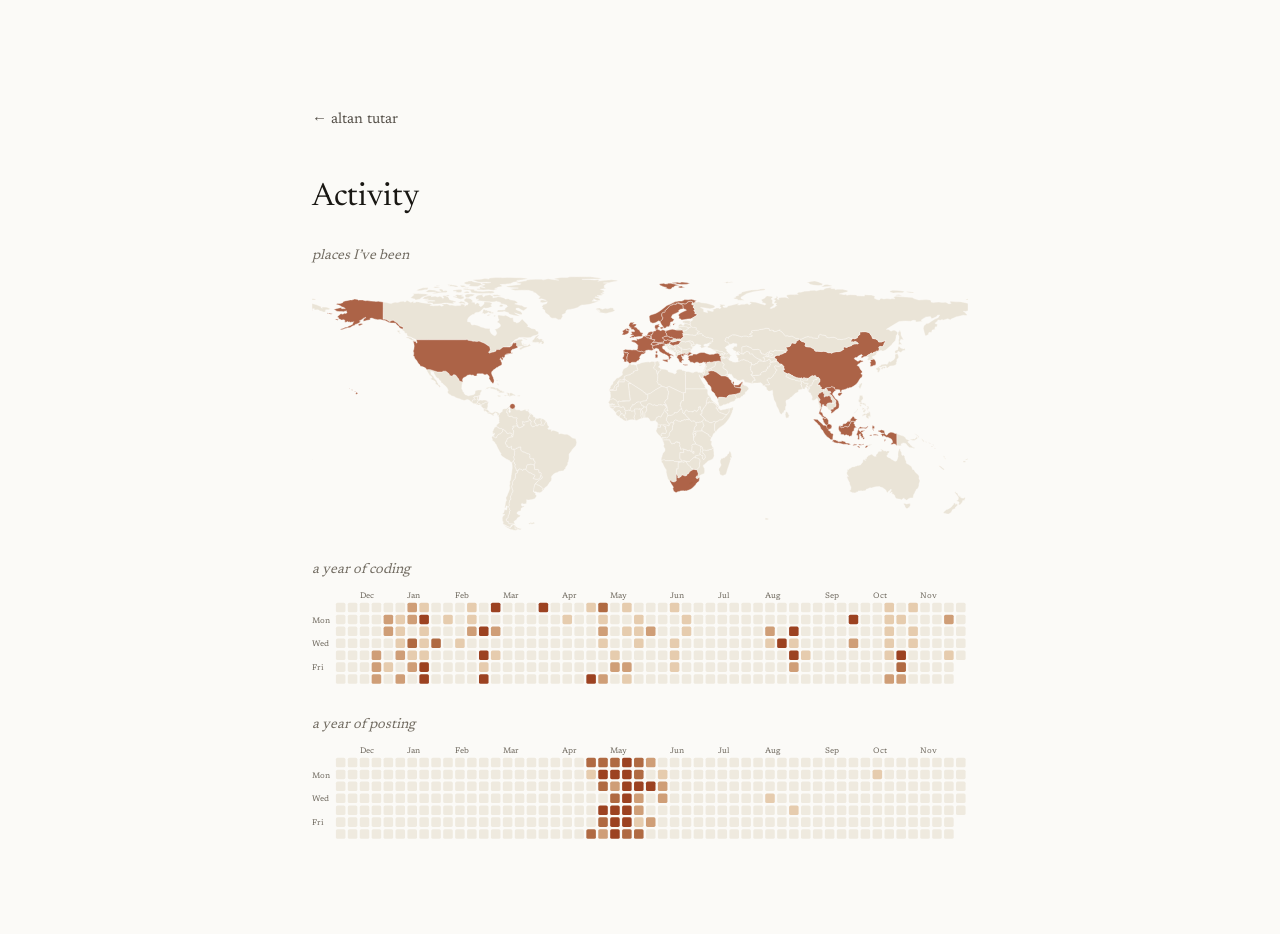
==== commit 6dce82a1: "Activity refresh" ====
--- a/activity.html
+++ b/activity.html
@@ -29,14 +29,14 @@
     <div class="group">
       <h2>a year of coding</h2>
       <!-- WIDGET:github -->
-<div class="heatmap"><svg viewBox="0 0 825 121" role="img" aria-label="A year of GitHub contributions"><text x="60" y="10">Dec</text><text x="120" y="10">Jan</text><text x="180" y="10">Feb</text><text x="240" y="10">Mar</text><text x="315" y="10">Apr</text><text x="375" y="10">May</text><text x="450" y="10">Jun</text><text x="510" y="10">Jul</text><text x="570" y="10">Aug</text><text x="645" y="10">Sep</text><text x="705" y="10">Oct</text><text x="765" y="10">Nov</text><text x="0" y="41">Mon</text><text x="0" y="71">Wed</text><text x="0" y="101">Fri</text><rect x="30" y="16" width="12" height="12" rx="2" fill="#efeadf"><title>2025-11-23: 0</title></rect><rect x="30" y="31" width="12" height="12" rx="2" fill="#efeadf"><title>2025-11-24: 0</title></rect><rect x="30" y="46" width="12" height="12" rx="2" fill="#efeadf"><title>2025-11-25: 0</title></rect><rect x="30" y="61" width="12" height="12" rx="2" fill="#efeadf"><title>2025-11-26: 0</title></rect><rect x="30" y="76" width="12" height="12" rx="2" fill="#efeadf"><title>2025-11-27: 0</title></rect><rect x="30" y="91" width="12" height="12" rx="2" fill="#efeadf"><title>2025-11-28: 0</title></rect><rect x="30" y="106" width="12" height="12" rx="2" fill="#efeadf"><title>2025-11-29: 0</title></rect><rect x="45" y="16" width="12" height="12" rx="2" fill="#efeadf"><title>2025-11-30: 0</title></rect><rect x="45" y="31" width="12" height="12" rx="2" fill="#efeadf"><title>2025-12-01: 0</title></rect><rect x="45" y="46" width="12" height="12" rx="2" fill="#efeadf"><title>2025-12-02: 0</title></rect><rect x="45" y="61" width="12" height="12" rx="2" fill="#efeadf"><title>2025-12-03: 0</title></rect><rect x="45" y="76" width="12" height="12" rx="2" fill="#efeadf"><title>2025-12-04: 0</title></rect><rect x="45" y="91" width="12" height="12" rx="2" fill="#efeadf"><title>2025-12-05: 0</title></rect><rect x="45" y="106" width="12" height="12" rx="2" fill="#efeadf"><title>2025-12-06: 0</title></rect><rect x="60" y="16" width="12" height="12" rx="2" fill="#efeadf"><title>2025-12-07: 0</title></rect><rect x="60" y="31" width="12" height="12" rx="2" fill="#efeadf"><title>2025-12-08: 0</title></rect><rect x="60" y="46" width="12" height="12" rx="2" fill="#efeadf"><title>2025-12-09: 0</title></rect><rect x="60" y="61" width="12" height="12" rx="2" fill="#efeadf"><title>2025-12-10: 0</title></rect><rect x="60" y="76" width="12" height="12" rx="2" fill="#efeadf"><title>2025-12-11: 0</title></rect><rect x="60" y="91" width="12" height="12" rx="2" fill="#efeadf"><title>2025-12-12: 0</title></rect><rect x="60" y="106" width="12" height="12" rx="2" fill="#efeadf"><title>2025-12-13: 0</title></rect><rect x="75" y="16" width="12" height="12" rx="2" fill="#efeadf"><title>2025-12-14: 0</title></rect><rect x="75" y="31" width="12" height="12" rx="2" fill="#efeadf"><title>2025-12-15: 0</title></rect><rect x="75" y="46" width="12" height="12" rx="2" fill="#efeadf"><title>2025-12-16: 0</title></rect><rect x="75" y="61" width="12" height="12" rx="2" fill="#efeadf"><title>2025-12-17: 0</title></rect><rect x="75" y="76" width="12" height="12" rx="2" fill="#cf9e77"><title>2025-12-18: 3</title></rect><rect x="75" y="91" width="12" height="12" rx="2" fill="#cf9e77"><title>2025-12-19: 3</title></rect><rect x="75" y="106" width="12" height="12" rx="2" fill="#cf9e77"><title>2025-12-20: 5</title></rect><rect x="90" y="16" width="12" height="12" rx="2" fill="#efeadf"><title>2025-12-21: 0</title></rect><rect x="90" y="31" width="12" height="12" rx="2" fill="#cf9e77"><title>2025-12-22: 3</title></rect><rect x="90" y="46" width="12" height="12" rx="2" fill="#cf9e77"><title>2025-12-23: 3</title></rect><rect x="90" y="61" width="12" height="12" rx="2" fill="#efeadf"><title>2025-12-24: 0</title></rect><rect x="90" y="76" width="12" height="12" rx="2" fill="#efeadf"><title>2025-12-25: 0</title></rect><rect x="90" y="91" width="12" height="12" rx="2" fill="#e6ccae"><title>2025-12-26: 1</title></rect><rect x="90" y="106" width="12" height="12" rx="2" fill="#efeadf"><title>2025-12-27: 0</title></rect><rect x="105" y="16" width="12" height="12" rx="2" fill="#efeadf"><title>2025-12-28: 0</title></rect><rect x="105" y="31" width="12" height="12" rx="2" fill="#e6ccae"><title>2025-12-29: 1</title></rect><rect x="105" y="46" width="12" height="12" rx="2" fill="#e6ccae"><title>2025-12-30: 1</title></rect><rect x="105" y="61" width="12" height="12" rx="2" fill="#e6ccae"><title>2025-12-31: 1</title></rect><rect x="105" y="76" width="12" height="12" rx="2" fill="#cf9e77"><title>2026-01-01: 3</title></rect><rect x="105" y="91" width="12" height="12" rx="2" fill="#efeadf"><title>2026-01-02: 0</title></rect><rect x="105" y="106" width="12" height="12" rx="2" fill="#cf9e77"><title>2026-01-03: 3</title></rect><rect x="120" y="16" width="12" height="12" rx="2" fill="#cf9e77"><title>2026-01-04: 3</title></rect><rect x="120" y="31" width="12" height="12" rx="2" fill="#cf9e77"><title>2026-01-05: 3</title></rect><rect x="120" y="46" width="12" height="12" rx="2" fill="#efeadf"><title>2026-01-06: 0</title></rect><rect x="120" y="61" width="12" height="12" rx="2" fill="#b06a42"><title>2026-01-07: 6</title></rect><rect x="120" y="76" width="12" height="12" rx="2" fill="#e6ccae"><title>2026-01-08: 1</title></rect><rect x="120" y="91" width="12" height="12" rx="2" fill="#cf9e77"><title>2026-01-09: 3</title></rect><rect x="120" y="106" width="12" height="12" rx="2" fill="#efeadf"><title>2026-01-10: 0</title></rect><rect x="135" y="16" width="12" height="12" rx="2" fill="#e6ccae"><title>2026-01-11: 1</title></rect><rect x="135" y="31" width="12" height="12" rx="2" fill="#9c4221"><title>2026-01-12: 12</title></rect><rect x="135" y="46" width="12" height="12" rx="2" fill="#e6ccae"><title>2026-01-13: 2</title></rect><rect x="135" y="61" width="12" height="12" rx="2" fill="#e6ccae"><title>2026-01-14: 1</title></rect><rect x="135" y="76" width="12" height="12" rx="2" fill="#e6ccae"><title>2026-01-15: 1</title></rect><rect x="135" y="91" width="12" height="12" rx="2" fill="#9c4221"><title>2026-01-16: 17</title></rect><rect x="135" y="106" width="12" height="12" rx="2" fill="#9c4221"><title>2026-01-17: 18</title></rect><rect x="150" y="16" width="12" height="12" rx="2" fill="#efeadf"><title>2026-01-18: 0</title></rect><rect x="150" y="31" width="12" height="12" rx="2" fill="#efeadf"><title>2026-01-19: 0</title></rect><rect x="150" y="46" width="12" height="12" rx="2" fill="#efeadf"><title>2026-01-20: 0</title></rect><rect x="150" y="61" width="12" height="12" rx="2" fill="#b06a42"><title>2026-01-21: 9</title></rect><rect x="150" y="76" width="12" height="12" rx="2" fill="#efeadf"><title>2026-01-22: 0</title></rect><rect x="150" y="91" width="12" height="12" rx="2" fill="#efeadf"><title>2026-01-23: 0</title></rect><rect x="150" y="106" width="12" height="12" rx="2" fill="#efeadf"><title>2026-01-24: 0</title></rect><rect x="165" y="16" width="12" height="12" rx="2" fill="#efeadf"><title>2026-01-25: 0</title></rect><rect x="165" y="31" width="12" height="12" rx="2" fill="#e6ccae"><title>2026-01-26: 1</title></rect><rect x="165" y="46" width="12" height="12" rx="2" fill="#efeadf"><title>2026-01-27: 0</title></rect><rect x="165" y="61" width="12" height="12" rx="2" fill="#efeadf"><title>2026-01-28: 0</title></rect><rect x="165" y="76" width="12" height="12" rx="2" fill="#efeadf"><title>2026-01-29: 0</title></rect><rect x="165" y="91" width="12" height="12" rx="2" fill="#efeadf"><title>2026-01-30: 0</title></rect><rect x="165" y="106" width="12" height="12" rx="2" fill="#efeadf"><title>2026-01-31: 0</title></rect><rect x="180" y="16" width="12" height="12" rx="2" fill="#efeadf"><title>2026-02-01: 0</title></rect><rect x="180" y="31" width="12" height="12" rx="2" fill="#efeadf"><title>2026-02-02: 0</title></rect><rect x="180" y="46" width="12" height="12" rx="2" fill="#efeadf"><title>2026-02-03: 0</title></rect><rect x="180" y="61" width="12" height="12" rx="2" fill="#e6ccae"><title>2026-02-04: 2</title></rect><rect x="180" y="76" width="12" height="12" rx="2" fill="#efeadf"><title>2026-02-05: 0</title></rect><rect x="180" y="91" width="12" height="12" rx="2" fill="#efeadf"><title>2026-02-06: 0</title></rect><rect x="180" y="106" width="12" height="12" rx="2" fill="#efeadf"><title>2026-02-07: 0</title></rect><rect x="195" y="16" width="12" height="12" rx="2" fill="#e6ccae"><title>2026-02-08: 1</title></rect><rect x="195" y="31" width="12" height="12" rx="2" fill="#e6ccae"><title>2026-02-09: 2</title></rect><rect x="195" y="46" width="12" height="12" rx="2" fill="#cf9e77"><title>2026-02-10: 3</title></rect><rect x="195" y="61" width="12" height="12" rx="2" fill="#efeadf"><title>2026-02-11: 0</title></rect><rect x="195" y="76" width="12" height="12" rx="2" fill="#efeadf"><title>2026-02-12: 0</title></rect><rect x="195" y="91" width="12" height="12" rx="2" fill="#efeadf"><title>2026-02-13: 0</title></rect><rect x="195" y="106" width="12" height="12" rx="2" fill="#efeadf"><title>2026-02-14: 0</title></rect><rect x="210" y="16" width="12" height="12" rx="2" fill="#efeadf"><title>2026-02-15: 0</title></rect><rect x="210" y="31" width="12" height="12" rx="2" fill="#efeadf"><title>2026-02-16: 0</title></rect><rect x="210" y="46" width="12" height="12" rx="2" fill="#9c4221"><title>2026-02-17: 23</title></rect><rect x="210" y="61" width="12" height="12" rx="2" fill="#efeadf"><title>2026-02-18: 0</title></rect><rect x="210" y="76" width="12" height="12" rx="2" fill="#9c4221"><title>2026-02-19: 12</title></rect><rect x="210" y="91" width="12" height="12" rx="2" fill="#e6ccae"><title>2026-02-20: 2</title></rect><rect x="210" y="106" width="12" height="12" rx="2" fill="#9c4221"><title>2026-02-21: 12</title></rect><rect x="225" y="16" width="12" height="12" rx="2" fill="#9c4221"><title>2026-02-22: 10</title></rect><rect x="225" y="31" width="12" height="12" rx="2" fill="#efeadf"><title>2026-02-23: 0</title></rect><rect x="225" y="46" width="12" height="12" rx="2" fill="#cf9e77"><title>2026-02-24: 4</title></rect><rect x="225" y="61" width="12" height="12" rx="2" fill="#efeadf"><title>2026-02-25: 0</title></rect><rect x="225" y="76" width="12" height="12" rx="2" fill="#e6ccae"><title>2026-02-26: 1</title></rect><rect x="225" y="91" width="12" height="12" rx="2" fill="#efeadf"><title>2026-02-27: 0</title></rect><rect x="225" y="106" width="12" height="12" rx="2" fill="#efeadf"><title>2026-02-28: 0</title></rect><rect x="240" y="16" width="12" height="12" rx="2" fill="#efeadf"><title>2026-03-01: 0</title></rect><rect x="240" y="31" width="12" height="12" rx="2" fill="#efeadf"><title>2026-03-02: 0</title></rect><rect x="240" y="46" width="12" height="12" rx="2" fill="#efeadf"><title>2026-03-03: 0</title></rect><rect x="240" y="61" width="12" height="12" rx="2" fill="#efeadf"><title>2026-03-04: 0</title></rect><rect x="240" y="76" width="12" height="12" rx="2" fill="#efeadf"><title>2026-03-05: 0</title></rect><rect x="240" y="91" width="12" height="12" rx="2" fill="#efeadf"><title>2026-03-06: 0</title></rect><rect x="240" y="106" width="12" height="12" rx="2" fill="#efeadf"><title>2026-03-07: 0</title></rect><rect x="255" y="16" width="12" height="12" rx="2" fill="#efeadf"><title>2026-03-08: 0</title></rect><rect x="255" y="31" width="12" height="12" rx="2" fill="#efeadf"><title>2026-03-09: 0</title></rect><rect x="255" y="46" width="12" height="12" rx="2" fill="#efeadf"><title>2026-03-10: 0</title></rect><rect x="255" y="61" width="12" height="12" rx="2" fill="#efeadf"><title>2026-03-11: 0</title></rect><rect x="255" y="76" width="12" height="12" rx="2" fill="#efeadf"><title>2026-03-12: 0</title></rect><rect x="255" y="91" width="12" height="12" rx="2" fill="#efeadf"><title>2026-03-13: 0</title></rect><rect x="255" y="106" width="12" height="12" rx="2" fill="#efeadf"><title>2026-03-14: 0</title></rect><rect x="270" y="16" width="12" height="12" rx="2" fill="#efeadf"><title>2026-03-15: 0</title></rect><rect x="270" y="31" width="12" height="12" rx="2" fill="#efeadf"><title>2026-03-16: 0</title></rect><rect x="270" y="46" width="12" height="12" rx="2" fill="#efeadf"><title>2026-03-17: 0</title></rect><rect x="270" y="61" width="12" height="12" rx="2" fill="#efeadf"><title>2026-03-18: 0</title></rect><rect x="270" y="76" width="12" height="12" rx="2" fill="#efeadf"><title>2026-03-19: 0</title></rect><rect x="270" y="91" width="12" height="12" rx="2" fill="#efeadf"><title>2026-03-20: 0</title></rect><rect x="270" y="106" width="12" height="12" rx="2" fill="#efeadf"><title>2026-03-21: 0</title></rect><rect x="285" y="16" width="12" height="12" rx="2" fill="#9c4221"><title>2026-03-22: 16</title></rect><rect x="285" y="31" width="12" height="12" rx="2" fill="#efeadf"><title>2026-03-23: 0</title></rect><rect x="285" y="46" width="12" height="12" rx="2" fill="#efeadf"><title>2026-03-24: 0</title></rect><rect x="285" y="61" width="12" height="12" rx="2" fill="#efeadf"><title>2026-03-25: 0</title></rect><rect x="285" y="76" width="12" height="12" rx="2" fill="#efeadf"><title>2026-03-26: 0</title></rect><rect x="285" y="91" width="12" height="12" rx="2" fill="#efeadf"><title>2026-03-27: 0</title></rect><rect x="285" y="106" width="12" height="12" rx="2" fill="#efeadf"><title>2026-03-28: 0</title></rect><rect x="300" y="16" width="12" height="12" rx="2" fill="#efeadf"><title>2026-03-29: 0</title></rect><rect x="300" y="31" width="12" height="12" rx="2" fill="#efeadf"><title>2026-03-30: 0</title></rect><rect x="300" y="46" width="12" height="12" rx="2" fill="#efeadf"><title>2026-03-31: 0</title></rect><rect x="300" y="61" width="12" height="12" rx="2" fill="#efeadf"><title>2026-04-01: 0</title></rect><rect x="300" y="76" width="12" height="12" rx="2" fill="#efeadf"><title>2026-04-02: 0</title></rect><rect x="300" y="91" width="12" height="12" rx="2" fill="#efeadf"><title>2026-04-03: 0</title></rect><rect x="300" y="106" width="12" height="12" rx="2" fill="#efeadf"><title>2026-04-04: 0</title></rect><rect x="315" y="16" width="12" height="12" rx="2" fill="#efeadf"><title>2026-04-05: 0</title></rect><rect x="315" y="31" width="12" height="12" rx="2" fill="#e6ccae"><title>2026-04-06: 2</title></rect><rect x="315" y="46" width="12" height="12" rx="2" fill="#efeadf"><title>2026-04-07: 0</title></rect><rect x="315" y="61" width="12" height="12" rx="2" fill="#efeadf"><title>2026-04-08: 0</title></rect><rect x="315" y="76" width="12" height="12" rx="2" fill="#efeadf"><title>2026-04-09: 0</title></rect><rect x="315" y="91" width="12" height="12" rx="2" fill="#efeadf"><title>2026-04-10: 0</title></rect><rect x="315" y="106" width="12" height="12" rx="2" fill="#efeadf"><title>2026-04-11: 0</title></rect><rect x="330" y="16" width="12" height="12" rx="2" fill="#efeadf"><title>2026-04-12: 0</title></rect><rect x="330" y="31" width="12" height="12" rx="2" fill="#efeadf"><title>2026-04-13: 0</title></rect><rect x="330" y="46" width="12" height="12" rx="2" fill="#efeadf"><title>2026-04-14: 0</title></rect><rect x="330" y="61" width="12" height="12" rx="2" fill="#efeadf"><title>2026-04-15: 0</title></rect><rect x="330" y="76" width="12" height="12" rx="2" fill="#efeadf"><title>2026-04-16: 0</title></rect><rect x="330" y="91" width="12" height="12" rx="2" fill="#efeadf"><title>2026-04-17: 0</title></rect><rect x="330" y="106" width="12" height="12" rx="2" fill="#efeadf"><title>2026-04-18: 0</title></rect><rect x="345" y="16" width="12" height="12" rx="2" fill="#e6ccae"><title>2026-04-19: 2</title></rect><rect x="345" y="31" width="12" height="12" rx="2" fill="#efeadf"><title>2026-04-20: 0</title></rect><rect x="345" y="46" width="12" height="12" rx="2" fill="#efeadf"><title>2026-04-21: 0</title></rect><rect x="345" y="61" width="12" height="12" rx="2" fill="#efeadf"><title>2026-04-22: 0</title></rect><rect x="345" y="76" width="12" height="12" rx="2" fill="#efeadf"><title>2026-04-23: 0</title></rect><rect x="345" y="91" width="12" height="12" rx="2" fill="#efeadf"><title>2026-04-24: 0</title></rect><rect x="345" y="106" width="12" height="12" rx="2" fill="#9c4221"><title>2026-04-25: 13</title></rect><rect x="360" y="16" width="12" height="12" rx="2" fill="#b06a42"><title>2026-04-26: 9</title></rect><rect x="360" y="31" width="12" height="12" rx="2" fill="#e6ccae"><title>2026-04-27: 2</title></rect><rect x="360" y="46" width="12" height="12" rx="2" fill="#cf9e77"><title>2026-04-28: 4</title></rect><rect x="360" y="61" width="12" height="12" rx="2" fill="#e6ccae"><title>2026-04-29: 1</title></rect><rect x="360" y="76" width="12" height="12" rx="2" fill="#efeadf"><title>2026-04-30: 0</title></rect><rect x="360" y="91" width="12" height="12" rx="2" fill="#efeadf"><title>2026-05-01: 0</title></rect><rect x="360" y="106" width="12" height="12" rx="2" fill="#cf9e77"><title>2026-05-02: 4</title></rect><rect x="375" y="16" width="12" height="12" rx="2" fill="#efeadf"><title>2026-05-03: 0</title></rect><rect x="375" y="31" width="12" height="12" rx="2" fill="#efeadf"><title>2026-05-04: 0</title></rect><rect x="375" y="46" width="12" height="12" rx="2" fill="#efeadf"><title>2026-05-05: 0</title></rect><rect x="375" y="61" width="12" height="12" rx="2" fill="#efeadf"><title>2026-05-06: 0</title></rect><rect x="375" y="76" width="12" height="12" rx="2" fill="#e6ccae"><title>2026-05-07: 2</title></rect><rect x="375" y="91" width="12" height="12" rx="2" fill="#cf9e77"><title>2026-05-08: 4</title></rect><rect x="375" y="106" width="12" height="12" rx="2" fill="#efeadf"><title>2026-05-09: 0</title></rect><rect x="390" y="16" width="12" height="12" rx="2" fill="#e6ccae"><title>2026-05-10: 1</title></rect><rect x="390" y="31" width="12" height="12" rx="2" fill="#efeadf"><title>2026-05-11: 0</title></rect><rect x="390" y="46" width="12" height="12" rx="2" fill="#e6ccae"><title>2026-05-12: 1</title></rect><rect x="390" y="61" width="12" height="12" rx="2" fill="#efeadf"><title>2026-05-13: 0</title></rect><rect x="390" y="76" width="12" height="12" rx="2" fill="#efeadf"><title>2026-05-14: 0</title></rect><rect x="390" y="91" width="12" height="12" rx="2" fill="#cf9e77"><title>2026-05-15: 4</title></rect><rect x="390" y="106" width="12" height="12" rx="2" fill="#e6ccae"><title>2026-05-16: 1</title></rect><rect x="405" y="16" width="12" height="12" rx="2" fill="#efeadf"><title>2026-05-17: 0</title></rect><rect x="405" y="31" width="12" height="12" rx="2" fill="#e6ccae"><title>2026-05-18: 1</title></rect><rect x="405" y="46" width="12" height="12" rx="2" fill="#e6ccae"><title>2026-05-19: 1</title></rect><rect x="405" y="61" width="12" height="12" rx="2" fill="#e6ccae"><title>2026-05-20: 1</title></rect><rect x="405" y="76" width="12" height="12" rx="2" fill="#efeadf"><title>2026-05-21: 0</title></rect><rect x="405" y="91" width="12" height="12" rx="2" fill="#efeadf"><title>2026-05-22: 0</title></rect><rect x="405" y="106" width="12" height="12" rx="2" fill="#efeadf"><title>2026-05-23: 0</title></rect><rect x="420" y="16" width="12" height="12" rx="2" fill="#efeadf"><title>2026-05-24: 0</title></rect><rect x="420" y="31" width="12" height="12" rx="2" fill="#efeadf"><title>2026-05-25: 0</title></rect><rect x="420" y="46" width="12" height="12" rx="2" fill="#cf9e77"><title>2026-05-26: 5</title></rect><rect x="420" y="61" width="12" height="12" rx="2" fill="#efeadf"><title>2026-05-27: 0</title></rect><rect x="420" y="76" width="12" height="12" rx="2" fill="#efeadf"><title>2026-05-28: 0</title></rect><rect x="420" y="91" width="12" height="12" rx="2" fill="#efeadf"><title>2026-05-29: 0</title></rect><rect x="420" y="106" width="12" height="12" rx="2" fill="#efeadf"><title>2026-05-30: 0</title></rect><rect x="435" y="16" width="12" height="12" rx="2" fill="#efeadf"><title>2026-05-31: 0</title></rect><rect x="435" y="31" width="12" height="12" rx="2" fill="#efeadf"><title>2026-06-01: 0</title></rect><rect x="435" y="46" width="12" height="12" rx="2" fill="#efeadf"><title>2026-06-02: 0</title></rect><rect x="435" y="61" width="12" height="12" rx="2" fill="#efeadf"><title>2026-06-03: 0</title></rect><rect x="435" y="76" width="12" height="12" rx="2" fill="#efeadf"><title>2026-06-04: 0</title></rect><rect x="435" y="91" width="12" height="12" rx="2" fill="#efeadf"><title>2026-06-05: 0</title></rect><rect x="435" y="106" width="12" height="12" rx="2" fill="#efeadf"><title>2026-06-06: 0</title></rect><rect x="450" y="16" width="12" height="12" rx="2" fill="#e6ccae"><title>2026-06-07: 1</title></rect><rect x="450" y="31" width="12" height="12" rx="2" fill="#efeadf"><title>2026-06-08: 0</title></rect><rect x="450" y="46" width="12" height="12" rx="2" fill="#efeadf"><title>2026-06-09: 0</title></rect><rect x="450" y="61" width="12" height="12" rx="2" fill="#e6ccae"><title>2026-06-10: 1</title></rect><rect x="450" y="76" width="12" height="12" rx="2" fill="#e6ccae"><title>2026-06-11: 1</title></rect><rect x="450" y="91" width="12" height="12" rx="2" fill="#e6ccae"><title>2026-06-12: 1</title></rect><rect x="450" y="106" width="12" height="12" rx="2" fill="#efeadf"><title>2026-06-13: 0</title></rect><rect x="465" y="16" width="12" height="12" rx="2" fill="#efeadf"><title>2026-06-14: 0</title></rect><rect x="465" y="31" width="12" height="12" rx="2" fill="#e6ccae"><title>2026-06-15: 1</title></rect><rect x="465" y="46" width="12" height="12" rx="2" fill="#e6ccae"><title>2026-06-16: 1</title></rect><rect x="465" y="61" width="12" height="12" rx="2" fill="#efeadf"><title>2026-06-17: 0</title></rect><rect x="465" y="76" width="12" height="12" rx="2" fill="#efeadf"><title>2026-06-18: 0</title></rect><rect x="465" y="91" width="12" height="12" rx="2" fill="#efeadf"><title>2026-06-19: 0</title></rect><rect x="465" y="106" width="12" height="12" rx="2" fill="#efeadf"><title>2026-06-20: 0</title></rect><rect x="480" y="16" width="12" height="12" rx="2" fill="#efeadf"><title>2026-06-21: 0</title></rect><rect x="480" y="31" width="12" height="12" rx="2" fill="#efeadf"><title>2026-06-22: 0</title></rect><rect x="480" y="46" width="12" height="12" rx="2" fill="#efeadf"><title>2026-06-23: 0</title></rect><rect x="480" y="61" width="12" height="12" rx="2" fill="#efeadf"><title>2026-06-24: 0</title></rect><rect x="480" y="76" width="12" height="12" rx="2" fill="#efeadf"><title>2026-06-25: 0</title></rect><rect x="480" y="91" width="12" height="12" rx="2" fill="#efeadf"><title>2026-06-26: 0</title></rect><rect x="480" y="106" width="12" height="12" rx="2" fill="#efeadf"><title>2026-06-27: 0</title></rect><rect x="495" y="16" width="12" height="12" rx="2" fill="#efeadf"><title>2026-06-28: 0</title></rect><rect x="495" y="31" width="12" height="12" rx="2" fill="#efeadf"><title>2026-06-29: 0</title></rect><rect x="495" y="46" width="12" height="12" rx="2" fill="#efeadf"><title>2026-06-30: 0</title></rect><rect x="495" y="61" width="12" height="12" rx="2" fill="#efeadf"><title>2026-07-01: 0</title></rect><rect x="495" y="76" width="12" height="12" rx="2" fill="#efeadf"><title>2026-07-02: 0</title></rect><rect x="495" y="91" width="12" height="12" rx="2" fill="#efeadf"><title>2026-07-03: 0</title></rect><rect x="495" y="106" width="12" height="12" rx="2" fill="#efeadf"><title>2026-07-04: 0</title></rect><rect x="510" y="16" width="12" height="12" rx="2" fill="#efeadf"><title>2026-07-05: 0</title></rect><rect x="510" y="31" width="12" height="12" rx="2" fill="#efeadf"><title>2026-07-06: 0</title></rect><rect x="510" y="46" width="12" height="12" rx="2" fill="#efeadf"><title>2026-07-07: 0</title></rect><rect x="510" y="61" width="12" height="12" rx="2" fill="#efeadf"><title>2026-07-08: 0</title></rect><rect x="510" y="76" width="12" height="12" rx="2" fill="#efeadf"><title>2026-07-09: 0</title></rect><rect x="510" y="91" width="12" height="12" rx="2" fill="#efeadf"><title>2026-07-10: 0</title></rect><rect x="510" y="106" width="12" height="12" rx="2" fill="#efeadf"><title>2026-07-11: 0</title></rect><rect x="525" y="16" width="12" height="12" rx="2" fill="#efeadf"><title>2026-07-12: 0</title></rect><rect x="525" y="31" width="12" height="12" rx="2" fill="#efeadf"><title>2026-07-13: 0</title></rect><rect x="525" y="46" width="12" height="12" rx="2" fill="#efeadf"><title>2026-07-14: 0</title></rect><rect x="525" y="61" width="12" height="12" rx="2" fill="#efeadf"><title>2026-07-15: 0</title></rect><rect x="525" y="76" width="12" height="12" rx="2" fill="#efeadf"><title>2026-07-16: 0</title></rect><rect x="525" y="91" width="12" height="12" rx="2" fill="#efeadf"><title>2026-07-17: 0</title></rect><rect x="525" y="106" width="12" height="12" rx="2" fill="#efeadf"><title>2026-07-18: 0</title></rect><rect x="540" y="16" width="12" height="12" rx="2" fill="#efeadf"><title>2026-07-19: 0</title></rect><rect x="540" y="31" width="12" height="12" rx="2" fill="#efeadf"><title>2026-07-20: 0</title></rect><rect x="540" y="46" width="12" height="12" rx="2" fill="#efeadf"><title>2026-07-21: 0</title></rect><rect x="540" y="61" width="12" height="12" rx="2" fill="#efeadf"><title>2026-07-22: 0</title></rect><rect x="540" y="76" width="12" height="12" rx="2" fill="#efeadf"><title>2026-07-23: 0</title></rect><rect x="540" y="91" width="12" height="12" rx="2" fill="#efeadf"><title>2026-07-24: 0</title></rect><rect x="540" y="106" width="12" height="12" rx="2" fill="#efeadf"><title>2026-07-25: 0</title></rect><rect x="555" y="16" width="12" height="12" rx="2" fill="#efeadf"><title>2026-07-26: 0</title></rect><rect x="555" y="31" width="12" height="12" rx="2" fill="#efeadf"><title>2026-07-27: 0</title></rect><rect x="555" y="46" width="12" height="12" rx="2" fill="#efeadf"><title>2026-07-28: 0</title></rect><rect x="555" y="61" width="12" height="12" rx="2" fill="#efeadf"><title>2026-07-29: 0</title></rect><rect x="555" y="76" width="12" height="12" rx="2" fill="#efeadf"><title>2026-07-30: 0</title></rect><rect x="555" y="91" width="12" height="12" rx="2" fill="#efeadf"><title>2026-07-31: 0</title></rect><rect x="555" y="106" width="12" height="12" rx="2" fill="#efeadf"><title>2026-08-01: 0</title></rect><rect x="570" y="16" width="12" height="12" rx="2" fill="#efeadf"><title>2026-08-02: 0</title></rect><rect x="570" y="31" width="12" height="12" rx="2" fill="#efeadf"><title>2026-08-03: 0</title></rect><rect x="570" y="46" width="12" height="12" rx="2" fill="#cf9e77"><title>2026-08-04: 3</title></rect><rect x="570" y="61" width="12" height="12" rx="2" fill="#e6ccae"><title>2026-08-05: 1</title></rect><rect x="570" y="76" width="12" height="12" rx="2" fill="#efeadf"><title>2026-08-06: 0</title></rect><rect x="570" y="91" width="12" height="12" rx="2" fill="#efeadf"><title>2026-08-07: 0</title></rect><rect x="570" y="106" width="12" height="12" rx="2" fill="#efeadf"><title>2026-08-08: 0</title></rect><rect x="585" y="16" width="12" height="12" rx="2" fill="#efeadf"><title>2026-08-09: 0</title></rect><rect x="585" y="31" width="12" height="12" rx="2" fill="#efeadf"><title>2026-08-10: 0</title></rect><rect x="585" y="46" width="12" height="12" rx="2" fill="#efeadf"><title>2026-08-11: 0</title></rect><rect x="585" y="61" width="12" height="12" rx="2" fill="#9c4221"><title>2026-08-12: 10</title></rect><rect x="585" y="76" width="12" height="12" rx="2" fill="#efeadf"><title>2026-08-13: 0</title></rect><rect x="585" y="91" width="12" height="12" rx="2" fill="#efeadf"><title>2026-08-14: 0</title></rect><rect x="585" y="106" width="12" height="12" rx="2" fill="#efeadf"><title>2026-08-15: 0</title></rect><rect x="600" y="16" width="12" height="12" rx="2" fill="#efeadf"><title>2026-08-16: 0</title></rect><rect x="600" y="31" width="12" height="12" rx="2" fill="#efeadf"><title>2026-08-17: 0</title></rect><rect x="600" y="46" width="12" height="12" rx="2" fill="#9c4221"><title>2026-08-18: 11</title></rect><rect x="600" y="61" width="12" height="12" rx="2" fill="#e6ccae"><title>2026-08-19: 1</title></rect><rect x="600" y="76" width="12" height="12" rx="2" fill="#9c4221"><title>2026-08-20: 20</title></rect><rect x="600" y="91" width="12" height="12" rx="2" fill="#cf9e77"><title>2026-08-21: 4</title></rect><rect x="600" y="106" width="12" height="12" rx="2" fill="#efeadf"><title>2026-08-22: 0</title></rect><rect x="615" y="16" width="12" height="12" rx="2" fill="#efeadf"><title>2026-08-23: 0</title></rect><rect x="615" y="31" width="12" height="12" rx="2" fill="#efeadf"><title>2026-08-24: 0</title></rect><rect x="615" y="46" width="12" height="12" rx="2" fill="#efeadf"><title>2026-08-25: 0</title></rect><rect x="615" y="61" width="12" height="12" rx="2" fill="#efeadf"><title>2026-08-26: 0</title></rect><rect x="615" y="76" width="12" height="12" rx="2" fill="#e6ccae"><title>2026-08-27: 1</title></rect><rect x="615" y="91" width="12" height="12" rx="2" fill="#efeadf"><title>2026-08-28: 0</title></rect><rect x="615" y="106" width="12" height="12" rx="2" fill="#efeadf"><title>2026-08-29: 0</title></rect><rect x="630" y="16" width="12" height="12" rx="2" fill="#efeadf"><title>2026-08-30: 0</title></rect><rect x="630" y="31" width="12" height="12" rx="2" fill="#efeadf"><title>2026-08-31: 0</title></rect><rect x="630" y="46" width="12" height="12" rx="2" fill="#efeadf"><title>2026-09-01: 0</title></rect><rect x="630" y="61" width="12" height="12" rx="2" fill="#efeadf"><title>2026-09-02: 0</title></rect><rect x="630" y="76" width="12" height="12" rx="2" fill="#efeadf"><title>2026-09-03: 0</title></rect><rect x="630" y="91" width="12" height="12" rx="2" fill="#efeadf"><title>2026-09-04: 0</title></rect><rect x="630" y="106" width="12" height="12" rx="2" fill="#efeadf"><title>2026-09-05: 0</title></rect><rect x="645" y="16" width="12" height="12" rx="2" fill="#efeadf"><title>2026-09-06: 0</title></rect><rect x="645" y="31" width="12" height="12" rx="2" fill="#efeadf"><title>2026-09-07: 0</title></rect><rect x="645" y="46" width="12" height="12" rx="2" fill="#efeadf"><title>2026-09-08: 0</title></rect><rect x="645" y="61" width="12" height="12" rx="2" fill="#efeadf"><title>2026-09-09: 0</title></rect><rect x="645" y="76" width="12" height="12" rx="2" fill="#efeadf"><title>2026-09-10: 0</title></rect><rect x="645" y="91" width="12" height="12" rx="2" fill="#efeadf"><title>2026-09-11: 0</title></rect><rect x="645" y="106" width="12" height="12" rx="2" fill="#efeadf"><title>2026-09-12: 0</title></rect><rect x="660" y="16" width="12" height="12" rx="2" fill="#efeadf"><title>2026-09-13: 0</title></rect><rect x="660" y="31" width="12" height="12" rx="2" fill="#efeadf"><title>2026-09-14: 0</title></rect><rect x="660" y="46" width="12" height="12" rx="2" fill="#efeadf"><title>2026-09-15: 0</title></rect><rect x="660" y="61" width="12" height="12" rx="2" fill="#efeadf"><title>2026-09-16: 0</title></rect><rect x="660" y="76" width="12" height="12" rx="2" fill="#efeadf"><title>2026-09-17: 0</title></rect><rect x="660" y="91" width="12" height="12" rx="2" fill="#efeadf"><title>2026-09-18: 0</title></rect><rect x="660" y="106" width="12" height="12" rx="2" fill="#efeadf"><title>2026-09-19: 0</title></rect><rect x="675" y="16" width="12" height="12" rx="2" fill="#efeadf"><title>2026-09-20: 0</title></rect><rect x="675" y="31" width="12" height="12" rx="2" fill="#9c4221"><title>2026-09-21: 15</title></rect><rect x="675" y="46" width="12" height="12" rx="2" fill="#efeadf"><title>2026-09-22: 0</title></rect><rect x="675" y="61" width="12" height="12" rx="2" fill="#cf9e77"><title>2026-09-23: 5</title></rect><rect x="675" y="76" width="12" height="12" rx="2" fill="#efeadf"><title>2026-09-24: 0</title></rect><rect x="675" y="91" width="12" height="12" rx="2" fill="#efeadf"><title>2026-09-25: 0</title></rect><rect x="675" y="106" width="12" height="12" rx="2" fill="#efeadf"><title>2026-09-26: 0</title></rect><rect x="690" y="16" width="12" height="12" rx="2" fill="#efeadf"><title>2026-09-27: 0</title></rect><rect x="690" y="31" width="12" height="12" rx="2" fill="#efeadf"><title>2026-09-28: 0</title></rect><rect x="690" y="46" width="12" height="12" rx="2" fill="#efeadf"><title>2026-09-29: 0</title></rect><rect x="690" y="61" width="12" height="12" rx="2" fill="#efeadf"><title>2026-09-30: 0</title></rect><rect x="690" y="76" width="12" height="12" rx="2" fill="#efeadf"><title>2026-10-01: 0</title></rect><rect x="690" y="91" width="12" height="12" rx="2" fill="#efeadf"><title>2026-10-02: 0</title></rect><rect x="690" y="106" width="12" height="12" rx="2" fill="#efeadf"><title>2026-10-03: 0</title></rect><rect x="705" y="16" width="12" height="12" rx="2" fill="#efeadf"><title>2026-10-04: 0</title></rect><rect x="705" y="31" width="12" height="12" rx="2" fill="#efeadf"><title>2026-10-05: 0</title></rect><rect x="705" y="46" width="12" height="12" rx="2" fill="#efeadf"><title>2026-10-06: 0</title></rect><rect x="705" y="61" width="12" height="12" rx="2" fill="#efeadf"><title>2026-10-07: 0</title></rect><rect x="705" y="76" width="12" height="12" rx="2" fill="#efeadf"><title>2026-10-08: 0</title></rect><rect x="705" y="91" width="12" height="12" rx="2" fill="#efeadf"><title>2026-10-09: 0</title></rect><rect x="705" y="106" width="12" height="12" rx="2" fill="#efeadf"><title>2026-10-10: 0</title></rect><rect x="720" y="16" width="12" height="12" rx="2" fill="#e6ccae"><title>2026-10-11: 2</title></rect><rect x="720" y="31" width="12" height="12" rx="2" fill="#e6ccae"><title>2026-10-12: 1</title></rect><rect x="720" y="46" width="12" height="12" rx="2" fill="#e6ccae"><title>2026-10-13: 1</title></rect><rect x="720" y="61" width="12" height="12" rx="2" fill="#e6ccae"><title>2026-10-14: 2</title></rect><rect x="720" y="76" width="12" height="12" rx="2" fill="#e6ccae"><title>2026-10-15: 1</title></rect><rect x="720" y="91" width="12" height="12" rx="2" fill="#efeadf"><title>2026-10-16: 0</title></rect><rect x="720" y="106" width="12" height="12" rx="2" fill="#cf9e77"><title>2026-10-17: 4</title></rect><rect x="735" y="16" width="12" height="12" rx="2" fill="#efeadf"><title>2026-10-18: 0</title></rect><rect x="735" y="31" width="12" height="12" rx="2" fill="#e6ccae"><title>2026-10-19: 2</title></rect><rect x="735" y="46" width="12" height="12" rx="2" fill="#efeadf"><title>2026-10-20: 0</title></rect><rect x="735" y="61" width="12" height="12" rx="2" fill="#efeadf"><title>2026-10-21: 0</title></rect><rect x="735" y="76" width="12" height="12" rx="2" fill="#9c4221"><title>2026-10-22: 11</title></rect><rect x="735" y="91" width="12" height="12" rx="2" fill="#b06a42"><title>2026-10-23: 9</title></rect><rect x="735" y="106" width="12" height="12" rx="2" fill="#cf9e77"><title>2026-10-24: 5</title></rect><rect x="750" y="16" width="12" height="12" rx="2" fill="#e6ccae"><title>2026-10-25: 1</title></rect><rect x="750" y="31" width="12" height="12" rx="2" fill="#efeadf"><title>2026-10-26: 0</title></rect><rect x="750" y="46" width="12" height="12" rx="2" fill="#e6ccae"><title>2026-10-27: 2</title></rect><rect x="750" y="61" width="12" height="12" rx="2" fill="#e6ccae"><title>2026-10-28: 2</title></rect><rect x="750" y="76" width="12" height="12" rx="2" fill="#efeadf"><title>2026-10-29: 0</title></rect><rect x="750" y="91" width="12" height="12" rx="2" fill="#efeadf"><title>2026-10-30: 0</title></rect><rect x="750" y="106" width="12" height="12" rx="2" fill="#efeadf"><title>2026-10-31: 0</title></rect><rect x="765" y="16" width="12" height="12" rx="2" fill="#efeadf"><title>2026-11-01: 0</title></rect><rect x="765" y="31" width="12" height="12" rx="2" fill="#efeadf"><title>2026-11-02: 0</title></rect><rect x="765" y="46" width="12" height="12" rx="2" fill="#efeadf"><title>2026-11-03: 0</title></rect><rect x="765" y="61" width="12" height="12" rx="2" fill="#efeadf"><title>2026-11-04: 0</title></rect><rect x="765" y="76" width="12" height="12" rx="2" fill="#efeadf"><title>2026-11-05: 0</title></rect><rect x="765" y="91" width="12" height="12" rx="2" fill="#efeadf"><title>2026-11-06: 0</title></rect><rect x="765" y="106" width="12" height="12" rx="2" fill="#efeadf"><title>2026-11-07: 0</title></rect><rect x="780" y="16" width="12" height="12" rx="2" fill="#efeadf"><title>2026-11-08: 0</title></rect><rect x="780" y="31" width="12" height="12" rx="2" fill="#efeadf"><title>2026-11-09: 0</title></rect><rect x="780" y="46" width="12" height="12" rx="2" fill="#efeadf"><title>2026-11-10: 0</title></rect><rect x="780" y="61" width="12" height="12" rx="2" fill="#efeadf"><title>2026-11-11: 0</title></rect><rect x="780" y="76" width="12" height="12" rx="2" fill="#efeadf"><title>2026-11-12: 0</title></rect><rect x="780" y="91" width="12" height="12" rx="2" fill="#efeadf"><title>2026-11-13: 0</title></rect><rect x="780" y="106" width="12" height="12" rx="2" fill="#efeadf"><title>2026-11-14: 0</title></rect><rect x="795" y="16" width="12" height="12" rx="2" fill="#efeadf"><title>2026-11-15: 0</title></rect><rect x="795" y="31" width="12" height="12" rx="2" fill="#cf9e77"><title>2026-11-16: 4</title></rect><rect x="795" y="46" width="12" height="12" rx="2" fill="#efeadf"><title>2026-11-17: 0</title></rect><rect x="795" y="61" width="12" height="12" rx="2" fill="#efeadf"><title>2026-11-18: 0</title></rect><rect x="795" y="76" width="12" height="12" rx="2" fill="#e6ccae"><title>2026-11-19: 1</title></rect><rect x="795" y="91" width="12" height="12" rx="2" fill="#efeadf"><title>2026-11-20: 0</title></rect><rect x="795" y="106" width="12" height="12" rx="2" fill="#efeadf"><title>2026-11-21: 0</title></rect><rect x="810" y="16" width="12" height="12" rx="2" fill="#efeadf"><title>2026-11-22: 0</title></rect><rect x="810" y="31" width="12" height="12" rx="2" fill="#efeadf"><title>2026-11-23: 0</title></rect><rect x="810" y="46" width="12" height="12" rx="2" fill="#efeadf"><title>2026-11-24: 0</title></rect><rect x="810" y="61" width="12" height="12" rx="2" fill="#efeadf"><title>2026-11-25: 0</title></rect></svg></div>
+<div class="heatmap"><svg viewBox="0 0 825 121" role="img" aria-label="A year of GitHub contributions"><text x="60" y="10">Dec</text><text x="120" y="10">Jan</text><text x="180" y="10">Feb</text><text x="240" y="10">Mar</text><text x="315" y="10">Apr</text><text x="375" y="10">May</text><text x="450" y="10">Jun</text><text x="510" y="10">Jul</text><text x="570" y="10">Aug</text><text x="645" y="10">Sep</text><text x="705" y="10">Oct</text><text x="765" y="10">Nov</text><text x="0" y="41">Mon</text><text x="0" y="71">Wed</text><text x="0" y="101">Fri</text><rect x="30" y="16" width="12" height="12" rx="2" fill="#efeadf"><title>2025-11-23: 0</title></rect><rect x="30" y="31" width="12" height="12" rx="2" fill="#efeadf"><title>2025-11-24: 0</title></rect><rect x="30" y="46" width="12" height="12" rx="2" fill="#efeadf"><title>2025-11-25: 0</title></rect><rect x="30" y="61" width="12" height="12" rx="2" fill="#efeadf"><title>2025-11-26: 0</title></rect><rect x="30" y="76" width="12" height="12" rx="2" fill="#efeadf"><title>2025-11-27: 0</title></rect><rect x="30" y="91" width="12" height="12" rx="2" fill="#efeadf"><title>2025-11-28: 0</title></rect><rect x="30" y="106" width="12" height="12" rx="2" fill="#efeadf"><title>2025-11-29: 0</title></rect><rect x="45" y="16" width="12" height="12" rx="2" fill="#efeadf"><title>2025-11-30: 0</title></rect><rect x="45" y="31" width="12" height="12" rx="2" fill="#efeadf"><title>2025-12-01: 0</title></rect><rect x="45" y="46" width="12" height="12" rx="2" fill="#efeadf"><title>2025-12-02: 0</title></rect><rect x="45" y="61" width="12" height="12" rx="2" fill="#efeadf"><title>2025-12-03: 0</title></rect><rect x="45" y="76" width="12" height="12" rx="2" fill="#efeadf"><title>2025-12-04: 0</title></rect><rect x="45" y="91" width="12" height="12" rx="2" fill="#efeadf"><title>2025-12-05: 0</title></rect><rect x="45" y="106" width="12" height="12" rx="2" fill="#efeadf"><title>2025-12-06: 0</title></rect><rect x="60" y="16" width="12" height="12" rx="2" fill="#efeadf"><title>2025-12-07: 0</title></rect><rect x="60" y="31" width="12" height="12" rx="2" fill="#efeadf"><title>2025-12-08: 0</title></rect><rect x="60" y="46" width="12" height="12" rx="2" fill="#efeadf"><title>2025-12-09: 0</title></rect><rect x="60" y="61" width="12" height="12" rx="2" fill="#efeadf"><title>2025-12-10: 0</title></rect><rect x="60" y="76" width="12" height="12" rx="2" fill="#efeadf"><title>2025-12-11: 0</title></rect><rect x="60" y="91" width="12" height="12" rx="2" fill="#efeadf"><title>2025-12-12: 0</title></rect><rect x="60" y="106" width="12" height="12" rx="2" fill="#efeadf"><title>2025-12-13: 0</title></rect><rect x="75" y="16" width="12" height="12" rx="2" fill="#efeadf"><title>2025-12-14: 0</title></rect><rect x="75" y="31" width="12" height="12" rx="2" fill="#efeadf"><title>2025-12-15: 0</title></rect><rect x="75" y="46" width="12" height="12" rx="2" fill="#efeadf"><title>2025-12-16: 0</title></rect><rect x="75" y="61" width="12" height="12" rx="2" fill="#efeadf"><title>2025-12-17: 0</title></rect><rect x="75" y="76" width="12" height="12" rx="2" fill="#cf9e77"><title>2025-12-18: 3</title></rect><rect x="75" y="91" width="12" height="12" rx="2" fill="#cf9e77"><title>2025-12-19: 3</title></rect><rect x="75" y="106" width="12" height="12" rx="2" fill="#cf9e77"><title>2025-12-20: 5</title></rect><rect x="90" y="16" width="12" height="12" rx="2" fill="#efeadf"><title>2025-12-21: 0</title></rect><rect x="90" y="31" width="12" height="12" rx="2" fill="#cf9e77"><title>2025-12-22: 3</title></rect><rect x="90" y="46" width="12" height="12" rx="2" fill="#cf9e77"><title>2025-12-23: 3</title></rect><rect x="90" y="61" width="12" height="12" rx="2" fill="#efeadf"><title>2025-12-24: 0</title></rect><rect x="90" y="76" width="12" height="12" rx="2" fill="#efeadf"><title>2025-12-25: 0</title></rect><rect x="90" y="91" width="12" height="12" rx="2" fill="#e6ccae"><title>2025-12-26: 1</title></rect><rect x="90" y="106" width="12" height="12" rx="2" fill="#efeadf"><title>2025-12-27: 0</title></rect><rect x="105" y="16" width="12" height="12" rx="2" fill="#efeadf"><title>2025-12-28: 0</title></rect><rect x="105" y="31" width="12" height="12" rx="2" fill="#e6ccae"><title>2025-12-29: 1</title></rect><rect x="105" y="46" width="12" height="12" rx="2" fill="#e6ccae"><title>2025-12-30: 1</title></rect><rect x="105" y="61" width="12" height="12" rx="2" fill="#e6ccae"><title>2025-12-31: 1</title></rect><rect x="105" y="76" width="12" height="12" rx="2" fill="#cf9e77"><title>2026-01-01: 3</title></rect><rect x="105" y="91" width="12" height="12" rx="2" fill="#efeadf"><title>2026-01-02: 0</title></rect><rect x="105" y="106" width="12" height="12" rx="2" fill="#cf9e77"><title>2026-01-03: 3</title></rect><rect x="120" y="16" width="12" height="12" rx="2" fill="#cf9e77"><title>2026-01-04: 3</title></rect><rect x="120" y="31" width="12" height="12" rx="2" fill="#cf9e77"><title>2026-01-05: 3</title></rect><rect x="120" y="46" width="12" height="12" rx="2" fill="#efeadf"><title>2026-01-06: 0</title></rect><rect x="120" y="61" width="12" height="12" rx="2" fill="#b06a42"><title>2026-01-07: 6</title></rect><rect x="120" y="76" width="12" height="12" rx="2" fill="#e6ccae"><title>2026-01-08: 1</title></rect><rect x="120" y="91" width="12" height="12" rx="2" fill="#cf9e77"><title>2026-01-09: 3</title></rect><rect x="120" y="106" width="12" height="12" rx="2" fill="#efeadf"><title>2026-01-10: 0</title></rect><rect x="135" y="16" width="12" height="12" rx="2" fill="#e6ccae"><title>2026-01-11: 1</title></rect><rect x="135" y="31" width="12" height="12" rx="2" fill="#9c4221"><title>2026-01-12: 12</title></rect><rect x="135" y="46" width="12" height="12" rx="2" fill="#e6ccae"><title>2026-01-13: 2</title></rect><rect x="135" y="61" width="12" height="12" rx="2" fill="#e6ccae"><title>2026-01-14: 1</title></rect><rect x="135" y="76" width="12" height="12" rx="2" fill="#e6ccae"><title>2026-01-15: 1</title></rect><rect x="135" y="91" width="12" height="12" rx="2" fill="#9c4221"><title>2026-01-16: 17</title></rect><rect x="135" y="106" width="12" height="12" rx="2" fill="#9c4221"><title>2026-01-17: 18</title></rect><rect x="150" y="16" width="12" height="12" rx="2" fill="#efeadf"><title>2026-01-18: 0</title></rect><rect x="150" y="31" width="12" height="12" rx="2" fill="#efeadf"><title>2026-01-19: 0</title></rect><rect x="150" y="46" width="12" height="12" rx="2" fill="#efeadf"><title>2026-01-20: 0</title></rect><rect x="150" y="61" width="12" height="12" rx="2" fill="#b06a42"><title>2026-01-21: 9</title></rect><rect x="150" y="76" width="12" height="12" rx="2" fill="#efeadf"><title>2026-01-22: 0</title></rect><rect x="150" y="91" width="12" height="12" rx="2" fill="#efeadf"><title>2026-01-23: 0</title></rect><rect x="150" y="106" width="12" height="12" rx="2" fill="#efeadf"><title>2026-01-24: 0</title></rect><rect x="165" y="16" width="12" height="12" rx="2" fill="#efeadf"><title>2026-01-25: 0</title></rect><rect x="165" y="31" width="12" height="12" rx="2" fill="#e6ccae"><title>2026-01-26: 1</title></rect><rect x="165" y="46" width="12" height="12" rx="2" fill="#efeadf"><title>2026-01-27: 0</title></rect><rect x="165" y="61" width="12" height="12" rx="2" fill="#efeadf"><title>2026-01-28: 0</title></rect><rect x="165" y="76" width="12" height="12" rx="2" fill="#efeadf"><title>2026-01-29: 0</title></rect><rect x="165" y="91" width="12" height="12" rx="2" fill="#efeadf"><title>2026-01-30: 0</title></rect><rect x="165" y="106" width="12" height="12" rx="2" fill="#efeadf"><title>2026-01-31: 0</title></rect><rect x="180" y="16" width="12" height="12" rx="2" fill="#efeadf"><title>2026-02-01: 0</title></rect><rect x="180" y="31" width="12" height="12" rx="2" fill="#efeadf"><title>2026-02-02: 0</title></rect><rect x="180" y="46" width="12" height="12" rx="2" fill="#efeadf"><title>2026-02-03: 0</title></rect><rect x="180" y="61" width="12" height="12" rx="2" fill="#e6ccae"><title>2026-02-04: 2</title></rect><rect x="180" y="76" width="12" height="12" rx="2" fill="#efeadf"><title>2026-02-05: 0</title></rect><rect x="180" y="91" width="12" height="12" rx="2" fill="#efeadf"><title>2026-02-06: 0</title></rect><rect x="180" y="106" width="12" height="12" rx="2" fill="#efeadf"><title>2026-02-07: 0</title></rect><rect x="195" y="16" width="12" height="12" rx="2" fill="#e6ccae"><title>2026-02-08: 1</title></rect><rect x="195" y="31" width="12" height="12" rx="2" fill="#e6ccae"><title>2026-02-09: 2</title></rect><rect x="195" y="46" width="12" height="12" rx="2" fill="#cf9e77"><title>2026-02-10: 3</title></rect><rect x="195" y="61" width="12" height="12" rx="2" fill="#efeadf"><title>2026-02-11: 0</title></rect><rect x="195" y="76" width="12" height="12" rx="2" fill="#efeadf"><title>2026-02-12: 0</title></rect><rect x="195" y="91" width="12" height="12" rx="2" fill="#efeadf"><title>2026-02-13: 0</title></rect><rect x="195" y="106" width="12" height="12" rx="2" fill="#efeadf"><title>2026-02-14: 0</title></rect><rect x="210" y="16" width="12" height="12" rx="2" fill="#efeadf"><title>2026-02-15: 0</title></rect><rect x="210" y="31" width="12" height="12" rx="2" fill="#efeadf"><title>2026-02-16: 0</title></rect><rect x="210" y="46" width="12" height="12" rx="2" fill="#9c4221"><title>2026-02-17: 23</title></rect><rect x="210" y="61" width="12" height="12" rx="2" fill="#efeadf"><title>2026-02-18: 0</title></rect><rect x="210" y="76" width="12" height="12" rx="2" fill="#9c4221"><title>2026-02-19: 12</title></rect><rect x="210" y="91" width="12" height="12" rx="2" fill="#e6ccae"><title>2026-02-20: 2</title></rect><rect x="210" y="106" width="12" height="12" rx="2" fill="#9c4221"><title>2026-02-21: 12</title></rect><rect x="225" y="16" width="12" height="12" rx="2" fill="#9c4221"><title>2026-02-22: 10</title></rect><rect x="225" y="31" width="12" height="12" rx="2" fill="#efeadf"><title>2026-02-23: 0</title></rect><rect x="225" y="46" width="12" height="12" rx="2" fill="#cf9e77"><title>2026-02-24: 4</title></rect><rect x="225" y="61" width="12" height="12" rx="2" fill="#efeadf"><title>2026-02-25: 0</title></rect><rect x="225" y="76" width="12" height="12" rx="2" fill="#e6ccae"><title>2026-02-26: 1</title></rect><rect x="225" y="91" width="12" height="12" rx="2" fill="#efeadf"><title>2026-02-27: 0</title></rect><rect x="225" y="106" width="12" height="12" rx="2" fill="#efeadf"><title>2026-02-28: 0</title></rect><rect x="240" y="16" width="12" height="12" rx="2" fill="#efeadf"><title>2026-03-01: 0</title></rect><rect x="240" y="31" width="12" height="12" rx="2" fill="#efeadf"><title>2026-03-02: 0</title></rect><rect x="240" y="46" width="12" height="12" rx="2" fill="#efeadf"><title>2026-03-03: 0</title></rect><rect x="240" y="61" width="12" height="12" rx="2" fill="#efeadf"><title>2026-03-04: 0</title></rect><rect x="240" y="76" width="12" height="12" rx="2" fill="#efeadf"><title>2026-03-05: 0</title></rect><rect x="240" y="91" width="12" height="12" rx="2" fill="#efeadf"><title>2026-03-06: 0</title></rect><rect x="240" y="106" width="12" height="12" rx="2" fill="#efeadf"><title>2026-03-07: 0</title></rect><rect x="255" y="16" width="12" height="12" rx="2" fill="#efeadf"><title>2026-03-08: 0</title></rect><rect x="255" y="31" width="12" height="12" rx="2" fill="#efeadf"><title>2026-03-09: 0</title></rect><rect x="255" y="46" width="12" height="12" rx="2" fill="#efeadf"><title>2026-03-10: 0</title></rect><rect x="255" y="61" width="12" height="12" rx="2" fill="#efeadf"><title>2026-03-11: 0</title></rect><rect x="255" y="76" width="12" height="12" rx="2" fill="#efeadf"><title>2026-03-12: 0</title></rect><rect x="255" y="91" width="12" height="12" rx="2" fill="#efeadf"><title>2026-03-13: 0</title></rect><rect x="255" y="106" width="12" height="12" rx="2" fill="#efeadf"><title>2026-03-14: 0</title></rect><rect x="270" y="16" width="12" height="12" rx="2" fill="#efeadf"><title>2026-03-15: 0</title></rect><rect x="270" y="31" width="12" height="12" rx="2" fill="#efeadf"><title>2026-03-16: 0</title></rect><rect x="270" y="46" width="12" height="12" rx="2" fill="#efeadf"><title>2026-03-17: 0</title></rect><rect x="270" y="61" width="12" height="12" rx="2" fill="#efeadf"><title>2026-03-18: 0</title></rect><rect x="270" y="76" width="12" height="12" rx="2" fill="#efeadf"><title>2026-03-19: 0</title></rect><rect x="270" y="91" width="12" height="12" rx="2" fill="#efeadf"><title>2026-03-20: 0</title></rect><rect x="270" y="106" width="12" height="12" rx="2" fill="#efeadf"><title>2026-03-21: 0</title></rect><rect x="285" y="16" width="12" height="12" rx="2" fill="#9c4221"><title>2026-03-22: 16</title></rect><rect x="285" y="31" width="12" height="12" rx="2" fill="#efeadf"><title>2026-03-23: 0</title></rect><rect x="285" y="46" width="12" height="12" rx="2" fill="#efeadf"><title>2026-03-24: 0</title></rect><rect x="285" y="61" width="12" height="12" rx="2" fill="#efeadf"><title>2026-03-25: 0</title></rect><rect x="285" y="76" width="12" height="12" rx="2" fill="#efeadf"><title>2026-03-26: 0</title></rect><rect x="285" y="91" width="12" height="12" rx="2" fill="#efeadf"><title>2026-03-27: 0</title></rect><rect x="285" y="106" width="12" height="12" rx="2" fill="#efeadf"><title>2026-03-28: 0</title></rect><rect x="300" y="16" width="12" height="12" rx="2" fill="#efeadf"><title>2026-03-29: 0</title></rect><rect x="300" y="31" width="12" height="12" rx="2" fill="#efeadf"><title>2026-03-30: 0</title></rect><rect x="300" y="46" width="12" height="12" rx="2" fill="#efeadf"><title>2026-03-31: 0</title></rect><rect x="300" y="61" width="12" height="12" rx="2" fill="#efeadf"><title>2026-04-01: 0</title></rect><rect x="300" y="76" width="12" height="12" rx="2" fill="#efeadf"><title>2026-04-02: 0</title></rect><rect x="300" y="91" width="12" height="12" rx="2" fill="#efeadf"><title>2026-04-03: 0</title></rect><rect x="300" y="106" width="12" height="12" rx="2" fill="#efeadf"><title>2026-04-04: 0</title></rect><rect x="315" y="16" width="12" height="12" rx="2" fill="#efeadf"><title>2026-04-05: 0</title></rect><rect x="315" y="31" width="12" height="12" rx="2" fill="#e6ccae"><title>2026-04-06: 2</title></rect><rect x="315" y="46" width="12" height="12" rx="2" fill="#efeadf"><title>2026-04-07: 0</title></rect><rect x="315" y="61" width="12" height="12" rx="2" fill="#efeadf"><title>2026-04-08: 0</title></rect><rect x="315" y="76" width="12" height="12" rx="2" fill="#efeadf"><title>2026-04-09: 0</title></rect><rect x="315" y="91" width="12" height="12" rx="2" fill="#efeadf"><title>2026-04-10: 0</title></rect><rect x="315" y="106" width="12" height="12" rx="2" fill="#efeadf"><title>2026-04-11: 0</title></rect><rect x="330" y="16" width="12" height="12" rx="2" fill="#efeadf"><title>2026-04-12: 0</title></rect><rect x="330" y="31" width="12" height="12" rx="2" fill="#efeadf"><title>2026-04-13: 0</title></rect><rect x="330" y="46" width="12" height="12" rx="2" fill="#efeadf"><title>2026-04-14: 0</title></rect><rect x="330" y="61" width="12" height="12" rx="2" fill="#efeadf"><title>2026-04-15: 0</title></rect><rect x="330" y="76" width="12" height="12" rx="2" fill="#efeadf"><title>2026-04-16: 0</title></rect><rect x="330" y="91" width="12" height="12" rx="2" fill="#efeadf"><title>2026-04-17: 0</title></rect><rect x="330" y="106" width="12" height="12" rx="2" fill="#efeadf"><title>2026-04-18: 0</title></rect><rect x="345" y="16" width="12" height="12" rx="2" fill="#e6ccae"><title>2026-04-19: 2</title></rect><rect x="345" y="31" width="12" height="12" rx="2" fill="#efeadf"><title>2026-04-20: 0</title></rect><rect x="345" y="46" width="12" height="12" rx="2" fill="#efeadf"><title>2026-04-21: 0</title></rect><rect x="345" y="61" width="12" height="12" rx="2" fill="#efeadf"><title>2026-04-22: 0</title></rect><rect x="345" y="76" width="12" height="12" rx="2" fill="#efeadf"><title>2026-04-23: 0</title></rect><rect x="345" y="91" width="12" height="12" rx="2" fill="#efeadf"><title>2026-04-24: 0</title></rect><rect x="345" y="106" width="12" height="12" rx="2" fill="#9c4221"><title>2026-04-25: 13</title></rect><rect x="360" y="16" width="12" height="12" rx="2" fill="#b06a42"><title>2026-04-26: 9</title></rect><rect x="360" y="31" width="12" height="12" rx="2" fill="#e6ccae"><title>2026-04-27: 2</title></rect><rect x="360" y="46" width="12" height="12" rx="2" fill="#cf9e77"><title>2026-04-28: 4</title></rect><rect x="360" y="61" width="12" height="12" rx="2" fill="#e6ccae"><title>2026-04-29: 1</title></rect><rect x="360" y="76" width="12" height="12" rx="2" fill="#efeadf"><title>2026-04-30: 0</title></rect><rect x="360" y="91" width="12" height="12" rx="2" fill="#efeadf"><title>2026-05-01: 0</title></rect><rect x="360" y="106" width="12" height="12" rx="2" fill="#cf9e77"><title>2026-05-02: 4</title></rect><rect x="375" y="16" width="12" height="12" rx="2" fill="#efeadf"><title>2026-05-03: 0</title></rect><rect x="375" y="31" width="12" height="12" rx="2" fill="#efeadf"><title>2026-05-04: 0</title></rect><rect x="375" y="46" width="12" height="12" rx="2" fill="#efeadf"><title>2026-05-05: 0</title></rect><rect x="375" y="61" width="12" height="12" rx="2" fill="#efeadf"><title>2026-05-06: 0</title></rect><rect x="375" y="76" width="12" height="12" rx="2" fill="#e6ccae"><title>2026-05-07: 2</title></rect><rect x="375" y="91" width="12" height="12" rx="2" fill="#cf9e77"><title>2026-05-08: 4</title></rect><rect x="375" y="106" width="12" height="12" rx="2" fill="#efeadf"><title>2026-05-09: 0</title></rect><rect x="390" y="16" width="12" height="12" rx="2" fill="#e6ccae"><title>2026-05-10: 1</title></rect><rect x="390" y="31" width="12" height="12" rx="2" fill="#efeadf"><title>2026-05-11: 0</title></rect><rect x="390" y="46" width="12" height="12" rx="2" fill="#e6ccae"><title>2026-05-12: 1</title></rect><rect x="390" y="61" width="12" height="12" rx="2" fill="#efeadf"><title>2026-05-13: 0</title></rect><rect x="390" y="76" width="12" height="12" rx="2" fill="#efeadf"><title>2026-05-14: 0</title></rect><rect x="390" y="91" width="12" height="12" rx="2" fill="#cf9e77"><title>2026-05-15: 4</title></rect><rect x="390" y="106" width="12" height="12" rx="2" fill="#e6ccae"><title>2026-05-16: 1</title></rect><rect x="405" y="16" width="12" height="12" rx="2" fill="#efeadf"><title>2026-05-17: 0</title></rect><rect x="405" y="31" width="12" height="12" rx="2" fill="#e6ccae"><title>2026-05-18: 1</title></rect><rect x="405" y="46" width="12" height="12" rx="2" fill="#e6ccae"><title>2026-05-19: 1</title></rect><rect x="405" y="61" width="12" height="12" rx="2" fill="#e6ccae"><title>2026-05-20: 1</title></rect><rect x="405" y="76" width="12" height="12" rx="2" fill="#efeadf"><title>2026-05-21: 0</title></rect><rect x="405" y="91" width="12" height="12" rx="2" fill="#efeadf"><title>2026-05-22: 0</title></rect><rect x="405" y="106" width="12" height="12" rx="2" fill="#efeadf"><title>2026-05-23: 0</title></rect><rect x="420" y="16" width="12" height="12" rx="2" fill="#efeadf"><title>2026-05-24: 0</title></rect><rect x="420" y="31" width="12" height="12" rx="2" fill="#efeadf"><title>2026-05-25: 0</title></rect><rect x="420" y="46" width="12" height="12" rx="2" fill="#cf9e77"><title>2026-05-26: 5</title></rect><rect x="420" y="61" width="12" height="12" rx="2" fill="#efeadf"><title>2026-05-27: 0</title></rect><rect x="420" y="76" width="12" height="12" rx="2" fill="#efeadf"><title>2026-05-28: 0</title></rect><rect x="420" y="91" width="12" height="12" rx="2" fill="#efeadf"><title>2026-05-29: 0</title></rect><rect x="420" y="106" width="12" height="12" rx="2" fill="#efeadf"><title>2026-05-30: 0</title></rect><rect x="435" y="16" width="12" height="12" rx="2" fill="#efeadf"><title>2026-05-31: 0</title></rect><rect x="435" y="31" width="12" height="12" rx="2" fill="#efeadf"><title>2026-06-01: 0</title></rect><rect x="435" y="46" width="12" height="12" rx="2" fill="#efeadf"><title>2026-06-02: 0</title></rect><rect x="435" y="61" width="12" height="12" rx="2" fill="#efeadf"><title>2026-06-03: 0</title></rect><rect x="435" y="76" width="12" height="12" rx="2" fill="#efeadf"><title>2026-06-04: 0</title></rect><rect x="435" y="91" width="12" height="12" rx="2" fill="#efeadf"><title>2026-06-05: 0</title></rect><rect x="435" y="106" width="12" height="12" rx="2" fill="#efeadf"><title>2026-06-06: 0</title></rect><rect x="450" y="16" width="12" height="12" rx="2" fill="#e6ccae"><title>2026-06-07: 1</title></rect><rect x="450" y="31" width="12" height="12" rx="2" fill="#efeadf"><title>2026-06-08: 0</title></rect><rect x="450" y="46" width="12" height="12" rx="2" fill="#efeadf"><title>2026-06-09: 0</title></rect><rect x="450" y="61" width="12" height="12" rx="2" fill="#e6ccae"><title>2026-06-10: 1</title></rect><rect x="450" y="76" width="12" height="12" rx="2" fill="#e6ccae"><title>2026-06-11: 1</title></rect><rect x="450" y="91" width="12" height="12" rx="2" fill="#e6ccae"><title>2026-06-12: 1</title></rect><rect x="450" y="106" width="12" height="12" rx="2" fill="#efeadf"><title>2026-06-13: 0</title></rect><rect x="465" y="16" width="12" height="12" rx="2" fill="#efeadf"><title>2026-06-14: 0</title></rect><rect x="465" y="31" width="12" height="12" rx="2" fill="#e6ccae"><title>2026-06-15: 1</title></rect><rect x="465" y="46" width="12" height="12" rx="2" fill="#e6ccae"><title>2026-06-16: 1</title></rect><rect x="465" y="61" width="12" height="12" rx="2" fill="#efeadf"><title>2026-06-17: 0</title></rect><rect x="465" y="76" width="12" height="12" rx="2" fill="#efeadf"><title>2026-06-18: 0</title></rect><rect x="465" y="91" width="12" height="12" rx="2" fill="#efeadf"><title>2026-06-19: 0</title></rect><rect x="465" y="106" width="12" height="12" rx="2" fill="#efeadf"><title>2026-06-20: 0</title></rect><rect x="480" y="16" width="12" height="12" rx="2" fill="#efeadf"><title>2026-06-21: 0</title></rect><rect x="480" y="31" width="12" height="12" rx="2" fill="#efeadf"><title>2026-06-22: 0</title></rect><rect x="480" y="46" width="12" height="12" rx="2" fill="#efeadf"><title>2026-06-23: 0</title></rect><rect x="480" y="61" width="12" height="12" rx="2" fill="#efeadf"><title>2026-06-24: 0</title></rect><rect x="480" y="76" width="12" height="12" rx="2" fill="#efeadf"><title>2026-06-25: 0</title></rect><rect x="480" y="91" width="12" height="12" rx="2" fill="#efeadf"><title>2026-06-26: 0</title></rect><rect x="480" y="106" width="12" height="12" rx="2" fill="#efeadf"><title>2026-06-27: 0</title></rect><rect x="495" y="16" width="12" height="12" rx="2" fill="#efeadf"><title>2026-06-28: 0</title></rect><rect x="495" y="31" width="12" height="12" rx="2" fill="#efeadf"><title>2026-06-29: 0</title></rect><rect x="495" y="46" width="12" height="12" rx="2" fill="#efeadf"><title>2026-06-30: 0</title></rect><rect x="495" y="61" width="12" height="12" rx="2" fill="#efeadf"><title>2026-07-01: 0</title></rect><rect x="495" y="76" width="12" height="12" rx="2" fill="#efeadf"><title>2026-07-02: 0</title></rect><rect x="495" y="91" width="12" height="12" rx="2" fill="#efeadf"><title>2026-07-03: 0</title></rect><rect x="495" y="106" width="12" height="12" rx="2" fill="#efeadf"><title>2026-07-04: 0</title></rect><rect x="510" y="16" width="12" height="12" rx="2" fill="#efeadf"><title>2026-07-05: 0</title></rect><rect x="510" y="31" width="12" height="12" rx="2" fill="#efeadf"><title>2026-07-06: 0</title></rect><rect x="510" y="46" width="12" height="12" rx="2" fill="#efeadf"><title>2026-07-07: 0</title></rect><rect x="510" y="61" width="12" height="12" rx="2" fill="#efeadf"><title>2026-07-08: 0</title></rect><rect x="510" y="76" width="12" height="12" rx="2" fill="#efeadf"><title>2026-07-09: 0</title></rect><rect x="510" y="91" width="12" height="12" rx="2" fill="#efeadf"><title>2026-07-10: 0</title></rect><rect x="510" y="106" width="12" height="12" rx="2" fill="#efeadf"><title>2026-07-11: 0</title></rect><rect x="525" y="16" width="12" height="12" rx="2" fill="#efeadf"><title>2026-07-12: 0</title></rect><rect x="525" y="31" width="12" height="12" rx="2" fill="#efeadf"><title>2026-07-13: 0</title></rect><rect x="525" y="46" width="12" height="12" rx="2" fill="#efeadf"><title>2026-07-14: 0</title></rect><rect x="525" y="61" width="12" height="12" rx="2" fill="#efeadf"><title>2026-07-15: 0</title></rect><rect x="525" y="76" width="12" height="12" rx="2" fill="#efeadf"><title>2026-07-16: 0</title></rect><rect x="525" y="91" width="12" height="12" rx="2" fill="#efeadf"><title>2026-07-17: 0</title></rect><rect x="525" y="106" width="12" height="12" rx="2" fill="#efeadf"><title>2026-07-18: 0</title></rect><rect x="540" y="16" width="12" height="12" rx="2" fill="#efeadf"><title>2026-07-19: 0</title></rect><rect x="540" y="31" width="12" height="12" rx="2" fill="#efeadf"><title>2026-07-20: 0</title></rect><rect x="540" y="46" width="12" height="12" rx="2" fill="#efeadf"><title>2026-07-21: 0</title></rect><rect x="540" y="61" width="12" height="12" rx="2" fill="#efeadf"><title>2026-07-22: 0</title></rect><rect x="540" y="76" width="12" height="12" rx="2" fill="#efeadf"><title>2026-07-23: 0</title></rect><rect x="540" y="91" width="12" height="12" rx="2" fill="#efeadf"><title>2026-07-24: 0</title></rect><rect x="540" y="106" width="12" height="12" rx="2" fill="#efeadf"><title>2026-07-25: 0</title></rect><rect x="555" y="16" width="12" height="12" rx="2" fill="#efeadf"><title>2026-07-26: 0</title></rect><rect x="555" y="31" width="12" height="12" rx="2" fill="#efeadf"><title>2026-07-27: 0</title></rect><rect x="555" y="46" width="12" height="12" rx="2" fill="#efeadf"><title>2026-07-28: 0</title></rect><rect x="555" y="61" width="12" height="12" rx="2" fill="#efeadf"><title>2026-07-29: 0</title></rect><rect x="555" y="76" width="12" height="12" rx="2" fill="#efeadf"><title>2026-07-30: 0</title></rect><rect x="555" y="91" width="12" height="12" rx="2" fill="#efeadf"><title>2026-07-31: 0</title></rect><rect x="555" y="106" width="12" height="12" rx="2" fill="#efeadf"><title>2026-08-01: 0</title></rect><rect x="570" y="16" width="12" height="12" rx="2" fill="#efeadf"><title>2026-08-02: 0</title></rect><rect x="570" y="31" width="12" height="12" rx="2" fill="#efeadf"><title>2026-08-03: 0</title></rect><rect x="570" y="46" width="12" height="12" rx="2" fill="#cf9e77"><title>2026-08-04: 3</title></rect><rect x="570" y="61" width="12" height="12" rx="2" fill="#e6ccae"><title>2026-08-05: 1</title></rect><rect x="570" y="76" width="12" height="12" rx="2" fill="#efeadf"><title>2026-08-06: 0</title></rect><rect x="570" y="91" width="12" height="12" rx="2" fill="#efeadf"><title>2026-08-07: 0</title></rect><rect x="570" y="106" width="12" height="12" rx="2" fill="#efeadf"><title>2026-08-08: 0</title></rect><rect x="585" y="16" width="12" height="12" rx="2" fill="#efeadf"><title>2026-08-09: 0</title></rect><rect x="585" y="31" width="12" height="12" rx="2" fill="#efeadf"><title>2026-08-10: 0</title></rect><rect x="585" y="46" width="12" height="12" rx="2" fill="#efeadf"><title>2026-08-11: 0</title></rect><rect x="585" y="61" width="12" height="12" rx="2" fill="#9c4221"><title>2026-08-12: 10</title></rect><rect x="585" y="76" width="12" height="12" rx="2" fill="#efeadf"><title>2026-08-13: 0</title></rect><rect x="585" y="91" width="12" height="12" rx="2" fill="#efeadf"><title>2026-08-14: 0</title></rect><rect x="585" y="106" width="12" height="12" rx="2" fill="#efeadf"><title>2026-08-15: 0</title></rect><rect x="600" y="16" width="12" height="12" rx="2" fill="#efeadf"><title>2026-08-16: 0</title></rect><rect x="600" y="31" width="12" height="12" rx="2" fill="#efeadf"><title>2026-08-17: 0</title></rect><rect x="600" y="46" width="12" height="12" rx="2" fill="#9c4221"><title>2026-08-18: 11</title></rect><rect x="600" y="61" width="12" height="12" rx="2" fill="#e6ccae"><title>2026-08-19: 1</title></rect><rect x="600" y="76" width="12" height="12" rx="2" fill="#9c4221"><title>2026-08-20: 20</title></rect><rect x="600" y="91" width="12" height="12" rx="2" fill="#cf9e77"><title>2026-08-21: 4</title></rect><rect x="600" y="106" width="12" height="12" rx="2" fill="#efeadf"><title>2026-08-22: 0</title></rect><rect x="615" y="16" width="12" height="12" rx="2" fill="#efeadf"><title>2026-08-23: 0</title></rect><rect x="615" y="31" width="12" height="12" rx="2" fill="#efeadf"><title>2026-08-24: 0</title></rect><rect x="615" y="46" width="12" height="12" rx="2" fill="#efeadf"><title>2026-08-25: 0</title></rect><rect x="615" y="61" width="12" height="12" rx="2" fill="#efeadf"><title>2026-08-26: 0</title></rect><rect x="615" y="76" width="12" height="12" rx="2" fill="#e6ccae"><title>2026-08-27: 1</title></rect><rect x="615" y="91" width="12" height="12" rx="2" fill="#efeadf"><title>2026-08-28: 0</title></rect><rect x="615" y="106" width="12" height="12" rx="2" fill="#efeadf"><title>2026-08-29: 0</title></rect><rect x="630" y="16" width="12" height="12" rx="2" fill="#efeadf"><title>2026-08-30: 0</title></rect><rect x="630" y="31" width="12" height="12" rx="2" fill="#efeadf"><title>2026-08-31: 0</title></rect><rect x="630" y="46" width="12" height="12" rx="2" fill="#efeadf"><title>2026-09-01: 0</title></rect><rect x="630" y="61" width="12" height="12" rx="2" fill="#efeadf"><title>2026-09-02: 0</title></rect><rect x="630" y="76" width="12" height="12" rx="2" fill="#efeadf"><title>2026-09-03: 0</title></rect><rect x="630" y="91" width="12" height="12" rx="2" fill="#efeadf"><title>2026-09-04: 0</title></rect><rect x="630" y="106" width="12" height="12" rx="2" fill="#efeadf"><title>2026-09-05: 0</title></rect><rect x="645" y="16" width="12" height="12" rx="2" fill="#efeadf"><title>2026-09-06: 0</title></rect><rect x="645" y="31" width="12" height="12" rx="2" fill="#efeadf"><title>2026-09-07: 0</title></rect><rect x="645" y="46" width="12" height="12" rx="2" fill="#efeadf"><title>2026-09-08: 0</title></rect><rect x="645" y="61" width="12" height="12" rx="2" fill="#efeadf"><title>2026-09-09: 0</title></rect><rect x="645" y="76" width="12" height="12" rx="2" fill="#efeadf"><title>2026-09-10: 0</title></rect><rect x="645" y="91" width="12" height="12" rx="2" fill="#efeadf"><title>2026-09-11: 0</title></rect><rect x="645" y="106" width="12" height="12" rx="2" fill="#efeadf"><title>2026-09-12: 0</title></rect><rect x="660" y="16" width="12" height="12" rx="2" fill="#efeadf"><title>2026-09-13: 0</title></rect><rect x="660" y="31" width="12" height="12" rx="2" fill="#efeadf"><title>2026-09-14: 0</title></rect><rect x="660" y="46" width="12" height="12" rx="2" fill="#efeadf"><title>2026-09-15: 0</title></rect><rect x="660" y="61" width="12" height="12" rx="2" fill="#efeadf"><title>2026-09-16: 0</title></rect><rect x="660" y="76" width="12" height="12" rx="2" fill="#efeadf"><title>2026-09-17: 0</title></rect><rect x="660" y="91" width="12" height="12" rx="2" fill="#efeadf"><title>2026-09-18: 0</title></rect><rect x="660" y="106" width="12" height="12" rx="2" fill="#efeadf"><title>2026-09-19: 0</title></rect><rect x="675" y="16" width="12" height="12" rx="2" fill="#efeadf"><title>2026-09-20: 0</title></rect><rect x="675" y="31" width="12" height="12" rx="2" fill="#9c4221"><title>2026-09-21: 15</title></rect><rect x="675" y="46" width="12" height="12" rx="2" fill="#efeadf"><title>2026-09-22: 0</title></rect><rect x="675" y="61" width="12" height="12" rx="2" fill="#cf9e77"><title>2026-09-23: 5</title></rect><rect x="675" y="76" width="12" height="12" rx="2" fill="#efeadf"><title>2026-09-24: 0</title></rect><rect x="675" y="91" width="12" height="12" rx="2" fill="#efeadf"><title>2026-09-25: 0</title></rect><rect x="675" y="106" width="12" height="12" rx="2" fill="#efeadf"><title>2026-09-26: 0</title></rect><rect x="690" y="16" width="12" height="12" rx="2" fill="#efeadf"><title>2026-09-27: 0</title></rect><rect x="690" y="31" width="12" height="12" rx="2" fill="#efeadf"><title>2026-09-28: 0</title></rect><rect x="690" y="46" width="12" height="12" rx="2" fill="#efeadf"><title>2026-09-29: 0</title></rect><rect x="690" y="61" width="12" height="12" rx="2" fill="#efeadf"><title>2026-09-30: 0</title></rect><rect x="690" y="76" width="12" height="12" rx="2" fill="#efeadf"><title>2026-10-01: 0</title></rect><rect x="690" y="91" width="12" height="12" rx="2" fill="#efeadf"><title>2026-10-02: 0</title></rect><rect x="690" y="106" width="12" height="12" rx="2" fill="#efeadf"><title>2026-10-03: 0</title></rect><rect x="705" y="16" width="12" height="12" rx="2" fill="#efeadf"><title>2026-10-04: 0</title></rect><rect x="705" y="31" width="12" height="12" rx="2" fill="#efeadf"><title>2026-10-05: 0</title></rect><rect x="705" y="46" width="12" height="12" rx="2" fill="#efeadf"><title>2026-10-06: 0</title></rect><rect x="705" y="61" width="12" height="12" rx="2" fill="#efeadf"><title>2026-10-07: 0</title></rect><rect x="705" y="76" width="12" height="12" rx="2" fill="#efeadf"><title>2026-10-08: 0</title></rect><rect x="705" y="91" width="12" height="12" rx="2" fill="#efeadf"><title>2026-10-09: 0</title></rect><rect x="705" y="106" width="12" height="12" rx="2" fill="#efeadf"><title>2026-10-10: 0</title></rect><rect x="720" y="16" width="12" height="12" rx="2" fill="#e6ccae"><title>2026-10-11: 2</title></rect><rect x="720" y="31" width="12" height="12" rx="2" fill="#e6ccae"><title>2026-10-12: 1</title></rect><rect x="720" y="46" width="12" height="12" rx="2" fill="#e6ccae"><title>2026-10-13: 1</title></rect><rect x="720" y="61" width="12" height="12" rx="2" fill="#e6ccae"><title>2026-10-14: 2</title></rect><rect x="720" y="76" width="12" height="12" rx="2" fill="#e6ccae"><title>2026-10-15: 1</title></rect><rect x="720" y="91" width="12" height="12" rx="2" fill="#efeadf"><title>2026-10-16: 0</title></rect><rect x="720" y="106" width="12" height="12" rx="2" fill="#cf9e77"><title>2026-10-17: 4</title></rect><rect x="735" y="16" width="12" height="12" rx="2" fill="#efeadf"><title>2026-10-18: 0</title></rect><rect x="735" y="31" width="12" height="12" rx="2" fill="#e6ccae"><title>2026-10-19: 2</title></rect><rect x="735" y="46" width="12" height="12" rx="2" fill="#efeadf"><title>2026-10-20: 0</title></rect><rect x="735" y="61" width="12" height="12" rx="2" fill="#efeadf"><title>2026-10-21: 0</title></rect><rect x="735" y="76" width="12" height="12" rx="2" fill="#9c4221"><title>2026-10-22: 11</title></rect><rect x="735" y="91" width="12" height="12" rx="2" fill="#b06a42"><title>2026-10-23: 9</title></rect><rect x="735" y="106" width="12" height="12" rx="2" fill="#cf9e77"><title>2026-10-24: 5</title></rect><rect x="750" y="16" width="12" height="12" rx="2" fill="#e6ccae"><title>2026-10-25: 1</title></rect><rect x="750" y="31" width="12" height="12" rx="2" fill="#efeadf"><title>2026-10-26: 0</title></rect><rect x="750" y="46" width="12" height="12" rx="2" fill="#e6ccae"><title>2026-10-27: 2</title></rect><rect x="750" y="61" width="12" height="12" rx="2" fill="#e6ccae"><title>2026-10-28: 2</title></rect><rect x="750" y="76" width="12" height="12" rx="2" fill="#efeadf"><title>2026-10-29: 0</title></rect><rect x="750" y="91" width="12" height="12" rx="2" fill="#efeadf"><title>2026-10-30: 0</title></rect><rect x="750" y="106" width="12" height="12" rx="2" fill="#efeadf"><title>2026-10-31: 0</title></rect><rect x="765" y="16" width="12" height="12" rx="2" fill="#efeadf"><title>2026-11-01: 0</title></rect><rect x="765" y="31" width="12" height="12" rx="2" fill="#efeadf"><title>2026-11-02: 0</title></rect><rect x="765" y="46" width="12" height="12" rx="2" fill="#efeadf"><title>2026-11-03: 0</title></rect><rect x="765" y="61" width="12" height="12" rx="2" fill="#efeadf"><title>2026-11-04: 0</title></rect><rect x="765" y="76" width="12" height="12" rx="2" fill="#efeadf"><title>2026-11-05: 0</title></rect><rect x="765" y="91" width="12" height="12" rx="2" fill="#efeadf"><title>2026-11-06: 0</title></rect><rect x="765" y="106" width="12" height="12" rx="2" fill="#efeadf"><title>2026-11-07: 0</title></rect><rect x="780" y="16" width="12" height="12" rx="2" fill="#efeadf"><title>2026-11-08: 0</title></rect><rect x="780" y="31" width="12" height="12" rx="2" fill="#efeadf"><title>2026-11-09: 0</title></rect><rect x="780" y="46" width="12" height="12" rx="2" fill="#efeadf"><title>2026-11-10: 0</title></rect><rect x="780" y="61" width="12" height="12" rx="2" fill="#efeadf"><title>2026-11-11: 0</title></rect><rect x="780" y="76" width="12" height="12" rx="2" fill="#efeadf"><title>2026-11-12: 0</title></rect><rect x="780" y="91" width="12" height="12" rx="2" fill="#efeadf"><title>2026-11-13: 0</title></rect><rect x="780" y="106" width="12" height="12" rx="2" fill="#efeadf"><title>2026-11-14: 0</title></rect><rect x="795" y="16" width="12" height="12" rx="2" fill="#efeadf"><title>2026-11-15: 0</title></rect><rect x="795" y="31" width="12" height="12" rx="2" fill="#cf9e77"><title>2026-11-16: 4</title></rect><rect x="795" y="46" width="12" height="12" rx="2" fill="#efeadf"><title>2026-11-17: 0</title></rect><rect x="795" y="61" width="12" height="12" rx="2" fill="#efeadf"><title>2026-11-18: 0</title></rect><rect x="795" y="76" width="12" height="12" rx="2" fill="#e6ccae"><title>2026-11-19: 1</title></rect><rect x="795" y="91" width="12" height="12" rx="2" fill="#efeadf"><title>2026-11-20: 0</title></rect><rect x="795" y="106" width="12" height="12" rx="2" fill="#efeadf"><title>2026-11-21: 0</title></rect><rect x="810" y="16" width="12" height="12" rx="2" fill="#efeadf"><title>2026-11-22: 0</title></rect><rect x="810" y="31" width="12" height="12" rx="2" fill="#efeadf"><title>2026-11-23: 0</title></rect><rect x="810" y="46" width="12" height="12" rx="2" fill="#efeadf"><title>2026-11-24: 0</title></rect><rect x="810" y="61" width="12" height="12" rx="2" fill="#efeadf"><title>2026-11-25: 0</title></rect><rect x="810" y="76" width="12" height="12" rx="2" fill="#efeadf"><title>2026-11-26: 0</title></rect></svg></div>
       <!-- /WIDGET:github -->
     </div>
 
     <div class="group">
       <h2>a year of posting</h2>
       <!-- WIDGET:posts -->
-<div class="heatmap"><svg viewBox="0 0 825 121" role="img" aria-label="A year of posts on X"><text x="60" y="10">Dec</text><text x="120" y="10">Jan</text><text x="180" y="10">Feb</text><text x="240" y="10">Mar</text><text x="315" y="10">Apr</text><text x="375" y="10">May</text><text x="450" y="10">Jun</text><text x="510" y="10">Jul</text><text x="570" y="10">Aug</text><text x="645" y="10">Sep</text><text x="705" y="10">Oct</text><text x="765" y="10">Nov</text><text x="0" y="41">Mon</text><text x="0" y="71">Wed</text><text x="0" y="101">Fri</text><rect x="30" y="16" width="12" height="12" rx="2" fill="#efeadf"><title>2025-11-23: 0</title></rect><rect x="30" y="31" width="12" height="12" rx="2" fill="#efeadf"><title>2025-11-24: 0</title></rect><rect x="30" y="46" width="12" height="12" rx="2" fill="#efeadf"><title>2025-11-25: 0</title></rect><rect x="30" y="61" width="12" height="12" rx="2" fill="#efeadf"><title>2025-11-26: 0</title></rect><rect x="30" y="76" width="12" height="12" rx="2" fill="#efeadf"><title>2025-11-27: 0</title></rect><rect x="30" y="91" width="12" height="12" rx="2" fill="#efeadf"><title>2025-11-28: 0</title></rect><rect x="30" y="106" width="12" height="12" rx="2" fill="#efeadf"><title>2025-11-29: 0</title></rect><rect x="45" y="16" width="12" height="12" rx="2" fill="#efeadf"><title>2025-11-30: 0</title></rect><rect x="45" y="31" width="12" height="12" rx="2" fill="#efeadf"><title>2025-12-01: 0</title></rect><rect x="45" y="46" width="12" height="12" rx="2" fill="#efeadf"><title>2025-12-02: 0</title></rect><rect x="45" y="61" width="12" height="12" rx="2" fill="#efeadf"><title>2025-12-03: 0</title></rect><rect x="45" y="76" width="12" height="12" rx="2" fill="#efeadf"><title>2025-12-04: 0</title></rect><rect x="45" y="91" width="12" height="12" rx="2" fill="#efeadf"><title>2025-12-05: 0</title></rect><rect x="45" y="106" width="12" height="12" rx="2" fill="#efeadf"><title>2025-12-06: 0</title></rect><rect x="60" y="16" width="12" height="12" rx="2" fill="#efeadf"><title>2025-12-07: 0</title></rect><rect x="60" y="31" width="12" height="12" rx="2" fill="#efeadf"><title>2025-12-08: 0</title></rect><rect x="60" y="46" width="12" height="12" rx="2" fill="#efeadf"><title>2025-12-09: 0</title></rect><rect x="60" y="61" width="12" height="12" rx="2" fill="#efeadf"><title>2025-12-10: 0</title></rect><rect x="60" y="76" width="12" height="12" rx="2" fill="#efeadf"><title>2025-12-11: 0</title></rect><rect x="60" y="91" width="12" height="12" rx="2" fill="#efeadf"><title>2025-12-12: 0</title></rect><rect x="60" y="106" width="12" height="12" rx="2" fill="#efeadf"><title>2025-12-13: 0</title></rect><rect x="75" y="16" width="12" height="12" rx="2" fill="#efeadf"><title>2025-12-14: 0</title></rect><rect x="75" y="31" width="12" height="12" rx="2" fill="#efeadf"><title>2025-12-15: 0</title></rect><rect x="75" y="46" width="12" height="12" rx="2" fill="#efeadf"><title>2025-12-16: 0</title></rect><rect x="75" y="61" width="12" height="12" rx="2" fill="#efeadf"><title>2025-12-17: 0</title></rect><rect x="75" y="76" width="12" height="12" rx="2" fill="#efeadf"><title>2025-12-18: 0</title></rect><rect x="75" y="91" width="12" height="12" rx="2" fill="#efeadf"><title>2025-12-19: 0</title></rect><rect x="75" y="106" width="12" height="12" rx="2" fill="#efeadf"><title>2025-12-20: 0</title></rect><rect x="90" y="16" width="12" height="12" rx="2" fill="#efeadf"><title>2025-12-21: 0</title></rect><rect x="90" y="31" width="12" height="12" rx="2" fill="#efeadf"><title>2025-12-22: 0</title></rect><rect x="90" y="46" width="12" height="12" rx="2" fill="#efeadf"><title>2025-12-23: 0</title></rect><rect x="90" y="61" width="12" height="12" rx="2" fill="#efeadf"><title>2025-12-24: 0</title></rect><rect x="90" y="76" width="12" height="12" rx="2" fill="#efeadf"><title>2025-12-25: 0</title></rect><rect x="90" y="91" width="12" height="12" rx="2" fill="#efeadf"><title>2025-12-26: 0</title></rect><rect x="90" y="106" width="12" height="12" rx="2" fill="#efeadf"><title>2025-12-27: 0</title></rect><rect x="105" y="16" width="12" height="12" rx="2" fill="#efeadf"><title>2025-12-28: 0</title></rect><rect x="105" y="31" width="12" height="12" rx="2" fill="#efeadf"><title>2025-12-29: 0</title></rect><rect x="105" y="46" width="12" height="12" rx="2" fill="#efeadf"><title>2025-12-30: 0</title></rect><rect x="105" y="61" width="12" height="12" rx="2" fill="#efeadf"><title>2025-12-31: 0</title></rect><rect x="105" y="76" width="12" height="12" rx="2" fill="#efeadf"><title>2026-01-01: 0</title></rect><rect x="105" y="91" width="12" height="12" rx="2" fill="#efeadf"><title>2026-01-02: 0</title></rect><rect x="105" y="106" width="12" height="12" rx="2" fill="#efeadf"><title>2026-01-03: 0</title></rect><rect x="120" y="16" width="12" height="12" rx="2" fill="#efeadf"><title>2026-01-04: 0</title></rect><rect x="120" y="31" width="12" height="12" rx="2" fill="#efeadf"><title>2026-01-05: 0</title></rect><rect x="120" y="46" width="12" height="12" rx="2" fill="#efeadf"><title>2026-01-06: 0</title></rect><rect x="120" y="61" width="12" height="12" rx="2" fill="#efeadf"><title>2026-01-07: 0</title></rect><rect x="120" y="76" width="12" height="12" rx="2" fill="#efeadf"><title>2026-01-08: 0</title></rect><rect x="120" y="91" width="12" height="12" rx="2" fill="#efeadf"><title>2026-01-09: 0</title></rect><rect x="120" y="106" width="12" height="12" rx="2" fill="#efeadf"><title>2026-01-10: 0</title></rect><rect x="135" y="16" width="12" height="12" rx="2" fill="#efeadf"><title>2026-01-11: 0</title></rect><rect x="135" y="31" width="12" height="12" rx="2" fill="#efeadf"><title>2026-01-12: 0</title></rect><rect x="135" y="46" width="12" height="12" rx="2" fill="#efeadf"><title>2026-01-13: 0</title></rect><rect x="135" y="61" width="12" height="12" rx="2" fill="#efeadf"><title>2026-01-14: 0</title></rect><rect x="135" y="76" width="12" height="12" rx="2" fill="#efeadf"><title>2026-01-15: 0</title></rect><rect x="135" y="91" width="12" height="12" rx="2" fill="#efeadf"><title>2026-01-16: 0</title></rect><rect x="135" y="106" width="12" height="12" rx="2" fill="#efeadf"><title>2026-01-17: 0</title></rect><rect x="150" y="16" width="12" height="12" rx="2" fill="#efeadf"><title>2026-01-18: 0</title></rect><rect x="150" y="31" width="12" height="12" rx="2" fill="#efeadf"><title>2026-01-19: 0</title></rect><rect x="150" y="46" width="12" height="12" rx="2" fill="#efeadf"><title>2026-01-20: 0</title></rect><rect x="150" y="61" width="12" height="12" rx="2" fill="#efeadf"><title>2026-01-21: 0</title></rect><rect x="150" y="76" width="12" height="12" rx="2" fill="#efeadf"><title>2026-01-22: 0</title></rect><rect x="150" y="91" width="12" height="12" rx="2" fill="#efeadf"><title>2026-01-23: 0</title></rect><rect x="150" y="106" width="12" height="12" rx="2" fill="#efeadf"><title>2026-01-24: 0</title></rect><rect x="165" y="16" width="12" height="12" rx="2" fill="#efeadf"><title>2026-01-25: 0</title></rect><rect x="165" y="31" width="12" height="12" rx="2" fill="#efeadf"><title>2026-01-26: 0</title></rect><rect x="165" y="46" width="12" height="12" rx="2" fill="#efeadf"><title>2026-01-27: 0</title></rect><rect x="165" y="61" width="12" height="12" rx="2" fill="#efeadf"><title>2026-01-28: 0</title></rect><rect x="165" y="76" width="12" height="12" rx="2" fill="#efeadf"><title>2026-01-29: 0</title></rect><rect x="165" y="91" width="12" height="12" rx="2" fill="#efeadf"><title>2026-01-30: 0</title></rect><rect x="165" y="106" width="12" height="12" rx="2" fill="#efeadf"><title>2026-01-31: 0</title></rect><rect x="180" y="16" width="12" height="12" rx="2" fill="#efeadf"><title>2026-02-01: 0</title></rect><rect x="180" y="31" width="12" height="12" rx="2" fill="#efeadf"><title>2026-02-02: 0</title></rect><rect x="180" y="46" width="12" height="12" rx="2" fill="#efeadf"><title>2026-02-03: 0</title></rect><rect x="180" y="61" width="12" height="12" rx="2" fill="#efeadf"><title>2026-02-04: 0</title></rect><rect x="180" y="76" width="12" height="12" rx="2" fill="#efeadf"><title>2026-02-05: 0</title></rect><rect x="180" y="91" width="12" height="12" rx="2" fill="#efeadf"><title>2026-02-06: 0</title></rect><rect x="180" y="106" width="12" height="12" rx="2" fill="#efeadf"><title>2026-02-07: 0</title></rect><rect x="195" y="16" width="12" height="12" rx="2" fill="#efeadf"><title>2026-02-08: 0</title></rect><rect x="195" y="31" width="12" height="12" rx="2" fill="#efeadf"><title>2026-02-09: 0</title></rect><rect x="195" y="46" width="12" height="12" rx="2" fill="#efeadf"><title>2026-02-10: 0</title></rect><rect x="195" y="61" width="12" height="12" rx="2" fill="#efeadf"><title>2026-02-11: 0</title></rect><rect x="195" y="76" width="12" height="12" rx="2" fill="#efeadf"><title>2026-02-12: 0</title></rect><rect x="195" y="91" width="12" height="12" rx="2" fill="#efeadf"><title>2026-02-13: 0</title></rect><rect x="195" y="106" width="12" height="12" rx="2" fill="#efeadf"><title>2026-02-14: 0</title></rect><rect x="210" y="16" width="12" height="12" rx="2" fill="#efeadf"><title>2026-02-15: 0</title></rect><rect x="210" y="31" width="12" height="12" rx="2" fill="#efeadf"><title>2026-02-16: 0</title></rect><rect x="210" y="46" width="12" height="12" rx="2" fill="#efeadf"><title>2026-02-17: 0</title></rect><rect x="210" y="61" width="12" height="12" rx="2" fill="#efeadf"><title>2026-02-18: 0</title></rect><rect x="210" y="76" width="12" height="12" rx="2" fill="#efeadf"><title>2026-02-19: 0</title></rect><rect x="210" y="91" width="12" height="12" rx="2" fill="#efeadf"><title>2026-02-20: 0</title></rect><rect x="210" y="106" width="12" height="12" rx="2" fill="#efeadf"><title>2026-02-21: 0</title></rect><rect x="225" y="16" width="12" height="12" rx="2" fill="#efeadf"><title>2026-02-22: 0</title></rect><rect x="225" y="31" width="12" height="12" rx="2" fill="#efeadf"><title>2026-02-23: 0</title></rect><rect x="225" y="46" width="12" height="12" rx="2" fill="#efeadf"><title>2026-02-24: 0</title></rect><rect x="225" y="61" width="12" height="12" rx="2" fill="#efeadf"><title>2026-02-25: 0</title></rect><rect x="225" y="76" width="12" height="12" rx="2" fill="#efeadf"><title>2026-02-26: 0</title></rect><rect x="225" y="91" width="12" height="12" rx="2" fill="#efeadf"><title>2026-02-27: 0</title></rect><rect x="225" y="106" width="12" height="12" rx="2" fill="#efeadf"><title>2026-02-28: 0</title></rect><rect x="240" y="16" width="12" height="12" rx="2" fill="#efeadf"><title>2026-03-01: 0</title></rect><rect x="240" y="31" width="12" height="12" rx="2" fill="#efeadf"><title>2026-03-02: 0</title></rect><rect x="240" y="46" width="12" height="12" rx="2" fill="#efeadf"><title>2026-03-03: 0</title></rect><rect x="240" y="61" width="12" height="12" rx="2" fill="#efeadf"><title>2026-03-04: 0</title></rect><rect x="240" y="76" width="12" height="12" rx="2" fill="#efeadf"><title>2026-03-05: 0</title></rect><rect x="240" y="91" width="12" height="12" rx="2" fill="#efeadf"><title>2026-03-06: 0</title></rect><rect x="240" y="106" width="12" height="12" rx="2" fill="#efeadf"><title>2026-03-07: 0</title></rect><rect x="255" y="16" width="12" height="12" rx="2" fill="#efeadf"><title>2026-03-08: 0</title></rect><rect x="255" y="31" width="12" height="12" rx="2" fill="#efeadf"><title>2026-03-09: 0</title></rect><rect x="255" y="46" width="12" height="12" rx="2" fill="#efeadf"><title>2026-03-10: 0</title></rect><rect x="255" y="61" width="12" height="12" rx="2" fill="#efeadf"><title>2026-03-11: 0</title></rect><rect x="255" y="76" width="12" height="12" rx="2" fill="#efeadf"><title>2026-03-12: 0</title></rect><rect x="255" y="91" width="12" height="12" rx="2" fill="#efeadf"><title>2026-03-13: 0</title></rect><rect x="255" y="106" width="12" height="12" rx="2" fill="#efeadf"><title>2026-03-14: 0</title></rect><rect x="270" y="16" width="12" height="12" rx="2" fill="#efeadf"><title>2026-03-15: 0</title></rect><rect x="270" y="31" width="12" height="12" rx="2" fill="#efeadf"><title>2026-03-16: 0</title></rect><rect x="270" y="46" width="12" height="12" rx="2" fill="#efeadf"><title>2026-03-17: 0</title></rect><rect x="270" y="61" width="12" height="12" rx="2" fill="#efeadf"><title>2026-03-18: 0</title></rect><rect x="270" y="76" width="12" height="12" rx="2" fill="#efeadf"><title>2026-03-19: 0</title></rect><rect x="270" y="91" width="12" height="12" rx="2" fill="#efeadf"><title>2026-03-20: 0</title></rect><rect x="270" y="106" width="12" height="12" rx="2" fill="#efeadf"><title>2026-03-21: 0</title></rect><rect x="285" y="16" width="12" height="12" rx="2" fill="#efeadf"><title>2026-03-22: 0</title></rect><rect x="285" y="31" width="12" height="12" rx="2" fill="#efeadf"><title>2026-03-23: 0</title></rect><rect x="285" y="46" width="12" height="12" rx="2" fill="#efeadf"><title>2026-03-24: 0</title></rect><rect x="285" y="61" width="12" height="12" rx="2" fill="#efeadf"><title>2026-03-25: 0</title></rect><rect x="285" y="76" width="12" height="12" rx="2" fill="#efeadf"><title>2026-03-26: 0</title></rect><rect x="285" y="91" width="12" height="12" rx="2" fill="#efeadf"><title>2026-03-27: 0</title></rect><rect x="285" y="106" width="12" height="12" rx="2" fill="#efeadf"><title>2026-03-28: 0</title></rect><rect x="300" y="16" width="12" height="12" rx="2" fill="#efeadf"><title>2026-03-29: 0</title></rect><rect x="300" y="31" width="12" height="12" rx="2" fill="#efeadf"><title>2026-03-30: 0</title></rect><rect x="300" y="46" width="12" height="12" rx="2" fill="#efeadf"><title>2026-03-31: 0</title></rect><rect x="300" y="61" width="12" height="12" rx="2" fill="#efeadf"><title>2026-04-01: 0</title></rect><rect x="300" y="76" width="12" height="12" rx="2" fill="#efeadf"><title>2026-04-02: 0</title></rect><rect x="300" y="91" width="12" height="12" rx="2" fill="#efeadf"><title>2026-04-03: 0</title></rect><rect x="300" y="106" width="12" height="12" rx="2" fill="#efeadf"><title>2026-04-04: 0</title></rect><rect x="315" y="16" width="12" height="12" rx="2" fill="#efeadf"><title>2026-04-05: 0</title></rect><rect x="315" y="31" width="12" height="12" rx="2" fill="#efeadf"><title>2026-04-06: 0</title></rect><rect x="315" y="46" width="12" height="12" rx="2" fill="#efeadf"><title>2026-04-07: 0</title></rect><rect x="315" y="61" width="12" height="12" rx="2" fill="#efeadf"><title>2026-04-08: 0</title></rect><rect x="315" y="76" width="12" height="12" rx="2" fill="#efeadf"><title>2026-04-09: 0</title></rect><rect x="315" y="91" width="12" height="12" rx="2" fill="#efeadf"><title>2026-04-10: 0</title></rect><rect x="315" y="106" width="12" height="12" rx="2" fill="#efeadf"><title>2026-04-11: 0</title></rect><rect x="330" y="16" width="12" height="12" rx="2" fill="#efeadf"><title>2026-04-12: 0</title></rect><rect x="330" y="31" width="12" height="12" rx="2" fill="#efeadf"><title>2026-04-13: 0</title></rect><rect x="330" y="46" width="12" height="12" rx="2" fill="#efeadf"><title>2026-04-14: 0</title></rect><rect x="330" y="61" width="12" height="12" rx="2" fill="#efeadf"><title>2026-04-15: 0</title></rect><rect x="330" y="76" width="12" height="12" rx="2" fill="#efeadf"><title>2026-04-16: 0</title></rect><rect x="330" y="91" width="12" height="12" rx="2" fill="#efeadf"><title>2026-04-17: 0</title></rect><rect x="330" y="106" width="12" height="12" rx="2" fill="#efeadf"><title>2026-04-18: 0</title></rect><rect x="345" y="16" width="12" height="12" rx="2" fill="#b06a42"><title>2026-04-19: 4</title></rect><rect x="345" y="31" width="12" height="12" rx="2" fill="#e6ccae"><title>2026-04-20: 1</title></rect><rect x="345" y="46" width="12" height="12" rx="2" fill="#efeadf"><title>2026-04-21: 0</title></rect><rect x="345" y="61" width="12" height="12" rx="2" fill="#efeadf"><title>2026-04-22: 0</title></rect><rect x="345" y="76" width="12" height="12" rx="2" fill="#efeadf"><title>2026-04-23: 0</title></rect><rect x="345" y="91" width="12" height="12" rx="2" fill="#efeadf"><title>2026-04-24: 0</title></rect><rect x="345" y="106" width="12" height="12" rx="2" fill="#b06a42"><title>2026-04-25: 5</title></rect><rect x="360" y="16" width="12" height="12" rx="2" fill="#b06a42"><title>2026-04-26: 6</title></rect><rect x="360" y="31" width="12" height="12" rx="2" fill="#9c4221"><title>2026-04-27: 12</title></rect><rect x="360" y="46" width="12" height="12" rx="2" fill="#b06a42"><title>2026-04-28: 6</title></rect><rect x="360" y="61" width="12" height="12" rx="2" fill="#efeadf"><title>2026-04-29: 0</title></rect><rect x="360" y="76" width="12" height="12" rx="2" fill="#9c4221"><title>2026-04-30: 9</title></rect><rect x="360" y="91" width="12" height="12" rx="2" fill="#b06a42"><title>2026-05-01: 6</title></rect><rect x="360" y="106" width="12" height="12" rx="2" fill="#cf9e77"><title>2026-05-02: 3</title></rect><rect x="375" y="16" width="12" height="12" rx="2" fill="#b06a42"><title>2026-05-03: 4</title></rect><rect x="375" y="31" width="12" height="12" rx="2" fill="#9c4221"><title>2026-05-04: 8</title></rect><rect x="375" y="46" width="12" height="12" rx="2" fill="#cf9e77"><title>2026-05-05: 2</title></rect><rect x="375" y="61" width="12" height="12" rx="2" fill="#b06a42"><title>2026-05-06: 6</title></rect><rect x="375" y="76" width="12" height="12" rx="2" fill="#9c4221"><title>2026-05-07: 13</title></rect><rect x="375" y="91" width="12" height="12" rx="2" fill="#9c4221"><title>2026-05-08: 15</title></rect><rect x="375" y="106" width="12" height="12" rx="2" fill="#9c4221"><title>2026-05-09: 11</title></rect><rect x="390" y="16" width="12" height="12" rx="2" fill="#9c4221"><title>2026-05-10: 12</title></rect><rect x="390" y="31" width="12" height="12" rx="2" fill="#9c4221"><title>2026-05-11: 10</title></rect><rect x="390" y="46" width="12" height="12" rx="2" fill="#9c4221"><title>2026-05-12: 28</title></rect><rect x="390" y="61" width="12" height="12" rx="2" fill="#9c4221"><title>2026-05-13: 13</title></rect><rect x="390" y="76" width="12" height="12" rx="2" fill="#9c4221"><title>2026-05-14: 12</title></rect><rect x="390" y="91" width="12" height="12" rx="2" fill="#9c4221"><title>2026-05-15: 15</title></rect><rect x="390" y="106" width="12" height="12" rx="2" fill="#b06a42"><title>2026-05-16: 6</title></rect><rect x="405" y="16" width="12" height="12" rx="2" fill="#b06a42"><title>2026-05-17: 4</title></rect><rect x="405" y="31" width="12" height="12" rx="2" fill="#b06a42"><title>2026-05-18: 6</title></rect><rect x="405" y="46" width="12" height="12" rx="2" fill="#9c4221"><title>2026-05-19: 18</title></rect><rect x="405" y="61" width="12" height="12" rx="2" fill="#cf9e77"><title>2026-05-20: 2</title></rect><rect x="405" y="76" width="12" height="12" rx="2" fill="#cf9e77"><title>2026-05-21: 3</title></rect><rect x="405" y="91" width="12" height="12" rx="2" fill="#e6ccae"><title>2026-05-22: 1</title></rect><rect x="405" y="106" width="12" height="12" rx="2" fill="#b06a42"><title>2026-05-23: 5</title></rect><rect x="420" y="16" width="12" height="12" rx="2" fill="#cf9e77"><title>2026-05-24: 2</title></rect><rect x="420" y="31" width="12" height="12" rx="2" fill="#efeadf"><title>2026-05-25: 0</title></rect><rect x="420" y="46" width="12" height="12" rx="2" fill="#9c4221"><title>2026-05-26: 8</title></rect><rect x="420" y="61" width="12" height="12" rx="2" fill="#efeadf"><title>2026-05-27: 0</title></rect><rect x="420" y="76" width="12" height="12" rx="2" fill="#efeadf"><title>2026-05-28: 0</title></rect><rect x="420" y="91" width="12" height="12" rx="2" fill="#cf9e77"><title>2026-05-29: 2</title></rect><rect x="420" y="106" width="12" height="12" rx="2" fill="#efeadf"><title>2026-05-30: 0</title></rect><rect x="435" y="16" width="12" height="12" rx="2" fill="#efeadf"><title>2026-05-31: 0</title></rect><rect x="435" y="31" width="12" height="12" rx="2" fill="#e6ccae"><title>2026-06-01: 1</title></rect><rect x="435" y="46" width="12" height="12" rx="2" fill="#cf9e77"><title>2026-06-02: 2</title></rect><rect x="435" y="61" width="12" height="12" rx="2" fill="#cf9e77"><title>2026-06-03: 2</title></rect><rect x="435" y="76" width="12" height="12" rx="2" fill="#efeadf"><title>2026-06-04: 0</title></rect><rect x="435" y="91" width="12" height="12" rx="2" fill="#efeadf"><title>2026-06-05: 0</title></rect><rect x="435" y="106" width="12" height="12" rx="2" fill="#efeadf"><title>2026-06-06: 0</title></rect><rect x="450" y="16" width="12" height="12" rx="2" fill="#efeadf"><title>2026-06-07: 0</title></rect><rect x="450" y="31" width="12" height="12" rx="2" fill="#efeadf"><title>2026-06-08: 0</title></rect><rect x="450" y="46" width="12" height="12" rx="2" fill="#efeadf"><title>2026-06-09: 0</title></rect><rect x="450" y="61" width="12" height="12" rx="2" fill="#efeadf"><title>2026-06-10: 0</title></rect><rect x="450" y="76" width="12" height="12" rx="2" fill="#efeadf"><title>2026-06-11: 0</title></rect><rect x="450" y="91" width="12" height="12" rx="2" fill="#efeadf"><title>2026-06-12: 0</title></rect><rect x="450" y="106" width="12" height="12" rx="2" fill="#efeadf"><title>2026-06-13: 0</title></rect><rect x="465" y="16" width="12" height="12" rx="2" fill="#efeadf"><title>2026-06-14: 0</title></rect><rect x="465" y="31" width="12" height="12" rx="2" fill="#efeadf"><title>2026-06-15: 0</title></rect><rect x="465" y="46" width="12" height="12" rx="2" fill="#efeadf"><title>2026-06-16: 0</title></rect><rect x="465" y="61" width="12" height="12" rx="2" fill="#efeadf"><title>2026-06-17: 0</title></rect><rect x="465" y="76" width="12" height="12" rx="2" fill="#efeadf"><title>2026-06-18: 0</title></rect><rect x="465" y="91" width="12" height="12" rx="2" fill="#efeadf"><title>2026-06-19: 0</title></rect><rect x="465" y="106" width="12" height="12" rx="2" fill="#efeadf"><title>2026-06-20: 0</title></rect><rect x="480" y="16" width="12" height="12" rx="2" fill="#efeadf"><title>2026-06-21: 0</title></rect><rect x="480" y="31" width="12" height="12" rx="2" fill="#efeadf"><title>2026-06-22: 0</title></rect><rect x="480" y="46" width="12" height="12" rx="2" fill="#efeadf"><title>2026-06-23: 0</title></rect><rect x="480" y="61" width="12" height="12" rx="2" fill="#efeadf"><title>2026-06-24: 0</title></rect><rect x="480" y="76" width="12" height="12" rx="2" fill="#efeadf"><title>2026-06-25: 0</title></rect><rect x="480" y="91" width="12" height="12" rx="2" fill="#efeadf"><title>2026-06-26: 0</title></rect><rect x="480" y="106" width="12" height="12" rx="2" fill="#efeadf"><title>2026-06-27: 0</title></rect><rect x="495" y="16" width="12" height="12" rx="2" fill="#efeadf"><title>2026-06-28: 0</title></rect><rect x="495" y="31" width="12" height="12" rx="2" fill="#efeadf"><title>2026-06-29: 0</title></rect><rect x="495" y="46" width="12" height="12" rx="2" fill="#efeadf"><title>2026-06-30: 0</title></rect><rect x="495" y="61" width="12" height="12" rx="2" fill="#efeadf"><title>2026-07-01: 0</title></rect><rect x="495" y="76" width="12" height="12" rx="2" fill="#efeadf"><title>2026-07-02: 0</title></rect><rect x="495" y="91" width="12" height="12" rx="2" fill="#efeadf"><title>2026-07-03: 0</title></rect><rect x="495" y="106" width="12" height="12" rx="2" fill="#efeadf"><title>2026-07-04: 0</title></rect><rect x="510" y="16" width="12" height="12" rx="2" fill="#efeadf"><title>2026-07-05: 0</title></rect><rect x="510" y="31" width="12" height="12" rx="2" fill="#efeadf"><title>2026-07-06: 0</title></rect><rect x="510" y="46" width="12" height="12" rx="2" fill="#efeadf"><title>2026-07-07: 0</title></rect><rect x="510" y="61" width="12" height="12" rx="2" fill="#efeadf"><title>2026-07-08: 0</title></rect><rect x="510" y="76" width="12" height="12" rx="2" fill="#efeadf"><title>2026-07-09: 0</title></rect><rect x="510" y="91" width="12" height="12" rx="2" fill="#efeadf"><title>2026-07-10: 0</title></rect><rect x="510" y="106" width="12" height="12" rx="2" fill="#efeadf"><title>2026-07-11: 0</title></rect><rect x="525" y="16" width="12" height="12" rx="2" fill="#efeadf"><title>2026-07-12: 0</title></rect><rect x="525" y="31" width="12" height="12" rx="2" fill="#efeadf"><title>2026-07-13: 0</title></rect><rect x="525" y="46" width="12" height="12" rx="2" fill="#efeadf"><title>2026-07-14: 0</title></rect><rect x="525" y="61" width="12" height="12" rx="2" fill="#efeadf"><title>2026-07-15: 0</title></rect><rect x="525" y="76" width="12" height="12" rx="2" fill="#efeadf"><title>2026-07-16: 0</title></rect><rect x="525" y="91" width="12" height="12" rx="2" fill="#efeadf"><title>2026-07-17: 0</title></rect><rect x="525" y="106" width="12" height="12" rx="2" fill="#efeadf"><title>2026-07-18: 0</title></rect><rect x="540" y="16" width="12" height="12" rx="2" fill="#efeadf"><title>2026-07-19: 0</title></rect><rect x="540" y="31" width="12" height="12" rx="2" fill="#efeadf"><title>2026-07-20: 0</title></rect><rect x="540" y="46" width="12" height="12" rx="2" fill="#efeadf"><title>2026-07-21: 0</title></rect><rect x="540" y="61" width="12" height="12" rx="2" fill="#efeadf"><title>2026-07-22: 0</title></rect><rect x="540" y="76" width="12" height="12" rx="2" fill="#efeadf"><title>2026-07-23: 0</title></rect><rect x="540" y="91" width="12" height="12" rx="2" fill="#efeadf"><title>2026-07-24: 0</title></rect><rect x="540" y="106" width="12" height="12" rx="2" fill="#efeadf"><title>2026-07-25: 0</title></rect><rect x="555" y="16" width="12" height="12" rx="2" fill="#efeadf"><title>2026-07-26: 0</title></rect><rect x="555" y="31" width="12" height="12" rx="2" fill="#efeadf"><title>2026-07-27: 0</title></rect><rect x="555" y="46" width="12" height="12" rx="2" fill="#efeadf"><title>2026-07-28: 0</title></rect><rect x="555" y="61" width="12" height="12" rx="2" fill="#efeadf"><title>2026-07-29: 0</title></rect><rect x="555" y="76" width="12" height="12" rx="2" fill="#efeadf"><title>2026-07-30: 0</title></rect><rect x="555" y="91" width="12" height="12" rx="2" fill="#efeadf"><title>2026-07-31: 0</title></rect><rect x="555" y="106" width="12" height="12" rx="2" fill="#efeadf"><title>2026-08-01: 0</title></rect><rect x="570" y="16" width="12" height="12" rx="2" fill="#efeadf"><title>2026-08-02: 0</title></rect><rect x="570" y="31" width="12" height="12" rx="2" fill="#efeadf"><title>2026-08-03: 0</title></rect><rect x="570" y="46" width="12" height="12" rx="2" fill="#efeadf"><title>2026-08-04: 0</title></rect><rect x="570" y="61" width="12" height="12" rx="2" fill="#e6ccae"><title>2026-08-05: 1</title></rect><rect x="570" y="76" width="12" height="12" rx="2" fill="#efeadf"><title>2026-08-06: 0</title></rect><rect x="570" y="91" width="12" height="12" rx="2" fill="#efeadf"><title>2026-08-07: 0</title></rect><rect x="570" y="106" width="12" height="12" rx="2" fill="#efeadf"><title>2026-08-08: 0</title></rect><rect x="585" y="16" width="12" height="12" rx="2" fill="#efeadf"><title>2026-08-09: 0</title></rect><rect x="585" y="31" width="12" height="12" rx="2" fill="#efeadf"><title>2026-08-10: 0</title></rect><rect x="585" y="46" width="12" height="12" rx="2" fill="#efeadf"><title>2026-08-11: 0</title></rect><rect x="585" y="61" width="12" height="12" rx="2" fill="#efeadf"><title>2026-08-12: 0</title></rect><rect x="585" y="76" width="12" height="12" rx="2" fill="#efeadf"><title>2026-08-13: 0</title></rect><rect x="585" y="91" width="12" height="12" rx="2" fill="#efeadf"><title>2026-08-14: 0</title></rect><rect x="585" y="106" width="12" height="12" rx="2" fill="#efeadf"><title>2026-08-15: 0</title></rect><rect x="600" y="16" width="12" height="12" rx="2" fill="#efeadf"><title>2026-08-16: 0</title></rect><rect x="600" y="31" width="12" height="12" rx="2" fill="#efeadf"><title>2026-08-17: 0</title></rect><rect x="600" y="46" width="12" height="12" rx="2" fill="#efeadf"><title>2026-08-18: 0</title></rect><rect x="600" y="61" width="12" height="12" rx="2" fill="#efeadf"><title>2026-08-19: 0</title></rect><rect x="600" y="76" width="12" height="12" rx="2" fill="#e6ccae"><title>2026-08-20: 1</title></rect><rect x="600" y="91" width="12" height="12" rx="2" fill="#efeadf"><title>2026-08-21: 0</title></rect><rect x="600" y="106" width="12" height="12" rx="2" fill="#efeadf"><title>2026-08-22: 0</title></rect><rect x="615" y="16" width="12" height="12" rx="2" fill="#efeadf"><title>2026-08-23: 0</title></rect><rect x="615" y="31" width="12" height="12" rx="2" fill="#efeadf"><title>2026-08-24: 0</title></rect><rect x="615" y="46" width="12" height="12" rx="2" fill="#efeadf"><title>2026-08-25: 0</title></rect><rect x="615" y="61" width="12" height="12" rx="2" fill="#efeadf"><title>2026-08-26: 0</title></rect><rect x="615" y="76" width="12" height="12" rx="2" fill="#efeadf"><title>2026-08-27: 0</title></rect><rect x="615" y="91" width="12" height="12" rx="2" fill="#efeadf"><title>2026-08-28: 0</title></rect><rect x="615" y="106" width="12" height="12" rx="2" fill="#efeadf"><title>2026-08-29: 0</title></rect><rect x="630" y="16" width="12" height="12" rx="2" fill="#efeadf"><title>2026-08-30: 0</title></rect><rect x="630" y="31" width="12" height="12" rx="2" fill="#efeadf"><title>2026-08-31: 0</title></rect><rect x="630" y="46" width="12" height="12" rx="2" fill="#efeadf"><title>2026-09-01: 0</title></rect><rect x="630" y="61" width="12" height="12" rx="2" fill="#efeadf"><title>2026-09-02: 0</title></rect><rect x="630" y="76" width="12" height="12" rx="2" fill="#efeadf"><title>2026-09-03: 0</title></rect><rect x="630" y="91" width="12" height="12" rx="2" fill="#efeadf"><title>2026-09-04: 0</title></rect><rect x="630" y="106" width="12" height="12" rx="2" fill="#efeadf"><title>2026-09-05: 0</title></rect><rect x="645" y="16" width="12" height="12" rx="2" fill="#efeadf"><title>2026-09-06: 0</title></rect><rect x="645" y="31" width="12" height="12" rx="2" fill="#efeadf"><title>2026-09-07: 0</title></rect><rect x="645" y="46" width="12" height="12" rx="2" fill="#efeadf"><title>2026-09-08: 0</title></rect><rect x="645" y="61" width="12" height="12" rx="2" fill="#efeadf"><title>2026-09-09: 0</title></rect><rect x="645" y="76" width="12" height="12" rx="2" fill="#efeadf"><title>2026-09-10: 0</title></rect><rect x="645" y="91" width="12" height="12" rx="2" fill="#efeadf"><title>2026-09-11: 0</title></rect><rect x="645" y="106" width="12" height="12" rx="2" fill="#efeadf"><title>2026-09-12: 0</title></rect><rect x="660" y="16" width="12" height="12" rx="2" fill="#efeadf"><title>2026-09-13: 0</title></rect><rect x="660" y="31" width="12" height="12" rx="2" fill="#efeadf"><title>2026-09-14: 0</title></rect><rect x="660" y="46" width="12" height="12" rx="2" fill="#efeadf"><title>2026-09-15: 0</title></rect><rect x="660" y="61" width="12" height="12" rx="2" fill="#efeadf"><title>2026-09-16: 0</title></rect><rect x="660" y="76" width="12" height="12" rx="2" fill="#efeadf"><title>2026-09-17: 0</title></rect><rect x="660" y="91" width="12" height="12" rx="2" fill="#efeadf"><title>2026-09-18: 0</title></rect><rect x="660" y="106" width="12" height="12" rx="2" fill="#efeadf"><title>2026-09-19: 0</title></rect><rect x="675" y="16" width="12" height="12" rx="2" fill="#efeadf"><title>2026-09-20: 0</title></rect><rect x="675" y="31" width="12" height="12" rx="2" fill="#efeadf"><title>2026-09-21: 0</title></rect><rect x="675" y="46" width="12" height="12" rx="2" fill="#efeadf"><title>2026-09-22: 0</title></rect><rect x="675" y="61" width="12" height="12" rx="2" fill="#efeadf"><title>2026-09-23: 0</title></rect><rect x="675" y="76" width="12" height="12" rx="2" fill="#efeadf"><title>2026-09-24: 0</title></rect><rect x="675" y="91" width="12" height="12" rx="2" fill="#efeadf"><title>2026-09-25: 0</title></rect><rect x="675" y="106" width="12" height="12" rx="2" fill="#efeadf"><title>2026-09-26: 0</title></rect><rect x="690" y="16" width="12" height="12" rx="2" fill="#efeadf"><title>2026-09-27: 0</title></rect><rect x="690" y="31" width="12" height="12" rx="2" fill="#efeadf"><title>2026-09-28: 0</title></rect><rect x="690" y="46" width="12" height="12" rx="2" fill="#efeadf"><title>2026-09-29: 0</title></rect><rect x="690" y="61" width="12" height="12" rx="2" fill="#efeadf"><title>2026-09-30: 0</title></rect><rect x="690" y="76" width="12" height="12" rx="2" fill="#efeadf"><title>2026-10-01: 0</title></rect><rect x="690" y="91" width="12" height="12" rx="2" fill="#efeadf"><title>2026-10-02: 0</title></rect><rect x="690" y="106" width="12" height="12" rx="2" fill="#efeadf"><title>2026-10-03: 0</title></rect><rect x="705" y="16" width="12" height="12" rx="2" fill="#efeadf"><title>2026-10-04: 0</title></rect><rect x="705" y="31" width="12" height="12" rx="2" fill="#e6ccae"><title>2026-10-05: 1</title></rect><rect x="705" y="46" width="12" height="12" rx="2" fill="#efeadf"><title>2026-10-06: 0</title></rect><rect x="705" y="61" width="12" height="12" rx="2" fill="#efeadf"><title>2026-10-07: 0</title></rect><rect x="705" y="76" width="12" height="12" rx="2" fill="#efeadf"><title>2026-10-08: 0</title></rect><rect x="705" y="91" width="12" height="12" rx="2" fill="#efeadf"><title>2026-10-09: 0</title></rect><rect x="705" y="106" width="12" height="12" rx="2" fill="#efeadf"><title>2026-10-10: 0</title></rect><rect x="720" y="16" width="12" height="12" rx="2" fill="#efeadf"><title>2026-10-11: 0</title></rect><rect x="720" y="31" width="12" height="12" rx="2" fill="#efeadf"><title>2026-10-12: 0</title></rect><rect x="720" y="46" width="12" height="12" rx="2" fill="#efeadf"><title>2026-10-13: 0</title></rect><rect x="720" y="61" width="12" height="12" rx="2" fill="#efeadf"><title>2026-10-14: 0</title></rect><rect x="720" y="76" width="12" height="12" rx="2" fill="#efeadf"><title>2026-10-15: 0</title></rect><rect x="720" y="91" width="12" height="12" rx="2" fill="#efeadf"><title>2026-10-16: 0</title></rect><rect x="720" y="106" width="12" height="12" rx="2" fill="#efeadf"><title>2026-10-17: 0</title></rect><rect x="735" y="16" width="12" height="12" rx="2" fill="#efeadf"><title>2026-10-18: 0</title></rect><rect x="735" y="31" width="12" height="12" rx="2" fill="#efeadf"><title>2026-10-19: 0</title></rect><rect x="735" y="46" width="12" height="12" rx="2" fill="#efeadf"><title>2026-10-20: 0</title></rect><rect x="735" y="61" width="12" height="12" rx="2" fill="#efeadf"><title>2026-10-21: 0</title></rect><rect x="735" y="76" width="12" height="12" rx="2" fill="#efeadf"><title>2026-10-22: 0</title></rect><rect x="735" y="91" width="12" height="12" rx="2" fill="#efeadf"><title>2026-10-23: 0</title></rect><rect x="735" y="106" width="12" height="12" rx="2" fill="#efeadf"><title>2026-10-24: 0</title></rect><rect x="750" y="16" width="12" height="12" rx="2" fill="#efeadf"><title>2026-10-25: 0</title></rect><rect x="750" y="31" width="12" height="12" rx="2" fill="#efeadf"><title>2026-10-26: 0</title></rect><rect x="750" y="46" width="12" height="12" rx="2" fill="#efeadf"><title>2026-10-27: 0</title></rect><rect x="750" y="61" width="12" height="12" rx="2" fill="#efeadf"><title>2026-10-28: 0</title></rect><rect x="750" y="76" width="12" height="12" rx="2" fill="#efeadf"><title>2026-10-29: 0</title></rect><rect x="750" y="91" width="12" height="12" rx="2" fill="#efeadf"><title>2026-10-30: 0</title></rect><rect x="750" y="106" width="12" height="12" rx="2" fill="#efeadf"><title>2026-10-31: 0</title></rect><rect x="765" y="16" width="12" height="12" rx="2" fill="#efeadf"><title>2026-11-01: 0</title></rect><rect x="765" y="31" width="12" height="12" rx="2" fill="#efeadf"><title>2026-11-02: 0</title></rect><rect x="765" y="46" width="12" height="12" rx="2" fill="#efeadf"><title>2026-11-03: 0</title></rect><rect x="765" y="61" width="12" height="12" rx="2" fill="#efeadf"><title>2026-11-04: 0</title></rect><rect x="765" y="76" width="12" height="12" rx="2" fill="#efeadf"><title>2026-11-05: 0</title></rect><rect x="765" y="91" width="12" height="12" rx="2" fill="#efeadf"><title>2026-11-06: 0</title></rect><rect x="765" y="106" width="12" height="12" rx="2" fill="#efeadf"><title>2026-11-07: 0</title></rect><rect x="780" y="16" width="12" height="12" rx="2" fill="#efeadf"><title>2026-11-08: 0</title></rect><rect x="780" y="31" width="12" height="12" rx="2" fill="#efeadf"><title>2026-11-09: 0</title></rect><rect x="780" y="46" width="12" height="12" rx="2" fill="#efeadf"><title>2026-11-10: 0</title></rect><rect x="780" y="61" width="12" height="12" rx="2" fill="#efeadf"><title>2026-11-11: 0</title></rect><rect x="780" y="76" width="12" height="12" rx="2" fill="#efeadf"><title>2026-11-12: 0</title></rect><rect x="780" y="91" width="12" height="12" rx="2" fill="#efeadf"><title>2026-11-13: 0</title></rect><rect x="780" y="106" width="12" height="12" rx="2" fill="#efeadf"><title>2026-11-14: 0</title></rect><rect x="795" y="16" width="12" height="12" rx="2" fill="#efeadf"><title>2026-11-15: 0</title></rect><rect x="795" y="31" width="12" height="12" rx="2" fill="#efeadf"><title>2026-11-16: 0</title></rect><rect x="795" y="46" width="12" height="12" rx="2" fill="#efeadf"><title>2026-11-17: 0</title></rect><rect x="795" y="61" width="12" height="12" rx="2" fill="#efeadf"><title>2026-11-18: 0</title></rect><rect x="795" y="76" width="12" height="12" rx="2" fill="#efeadf"><title>2026-11-19: 0</title></rect><rect x="795" y="91" width="12" height="12" rx="2" fill="#efeadf"><title>2026-11-20: 0</title></rect><rect x="795" y="106" width="12" height="12" rx="2" fill="#efeadf"><title>2026-11-21: 0</title></rect><rect x="810" y="16" width="12" height="12" rx="2" fill="#efeadf"><title>2026-11-22: 0</title></rect><rect x="810" y="31" width="12" height="12" rx="2" fill="#efeadf"><title>2026-11-23: 0</title></rect><rect x="810" y="46" width="12" height="12" rx="2" fill="#efeadf"><title>2026-11-24: 0</title></rect><rect x="810" y="61" width="12" height="12" rx="2" fill="#efeadf"><title>2026-11-25: 0</title></rect></svg></div>
+<div class="heatmap"><svg viewBox="0 0 825 121" role="img" aria-label="A year of posts on X"><text x="60" y="10">Dec</text><text x="120" y="10">Jan</text><text x="180" y="10">Feb</text><text x="240" y="10">Mar</text><text x="315" y="10">Apr</text><text x="375" y="10">May</text><text x="450" y="10">Jun</text><text x="510" y="10">Jul</text><text x="570" y="10">Aug</text><text x="645" y="10">Sep</text><text x="705" y="10">Oct</text><text x="765" y="10">Nov</text><text x="0" y="41">Mon</text><text x="0" y="71">Wed</text><text x="0" y="101">Fri</text><rect x="30" y="16" width="12" height="12" rx="2" fill="#efeadf"><title>2025-11-23: 0</title></rect><rect x="30" y="31" width="12" height="12" rx="2" fill="#efeadf"><title>2025-11-24: 0</title></rect><rect x="30" y="46" width="12" height="12" rx="2" fill="#efeadf"><title>2025-11-25: 0</title></rect><rect x="30" y="61" width="12" height="12" rx="2" fill="#efeadf"><title>2025-11-26: 0</title></rect><rect x="30" y="76" width="12" height="12" rx="2" fill="#efeadf"><title>2025-11-27: 0</title></rect><rect x="30" y="91" width="12" height="12" rx="2" fill="#efeadf"><title>2025-11-28: 0</title></rect><rect x="30" y="106" width="12" height="12" rx="2" fill="#efeadf"><title>2025-11-29: 0</title></rect><rect x="45" y="16" width="12" height="12" rx="2" fill="#efeadf"><title>2025-11-30: 0</title></rect><rect x="45" y="31" width="12" height="12" rx="2" fill="#efeadf"><title>2025-12-01: 0</title></rect><rect x="45" y="46" width="12" height="12" rx="2" fill="#efeadf"><title>2025-12-02: 0</title></rect><rect x="45" y="61" width="12" height="12" rx="2" fill="#efeadf"><title>2025-12-03: 0</title></rect><rect x="45" y="76" width="12" height="12" rx="2" fill="#efeadf"><title>2025-12-04: 0</title></rect><rect x="45" y="91" width="12" height="12" rx="2" fill="#efeadf"><title>2025-12-05: 0</title></rect><rect x="45" y="106" width="12" height="12" rx="2" fill="#efeadf"><title>2025-12-06: 0</title></rect><rect x="60" y="16" width="12" height="12" rx="2" fill="#efeadf"><title>2025-12-07: 0</title></rect><rect x="60" y="31" width="12" height="12" rx="2" fill="#efeadf"><title>2025-12-08: 0</title></rect><rect x="60" y="46" width="12" height="12" rx="2" fill="#efeadf"><title>2025-12-09: 0</title></rect><rect x="60" y="61" width="12" height="12" rx="2" fill="#efeadf"><title>2025-12-10: 0</title></rect><rect x="60" y="76" width="12" height="12" rx="2" fill="#efeadf"><title>2025-12-11: 0</title></rect><rect x="60" y="91" width="12" height="12" rx="2" fill="#efeadf"><title>2025-12-12: 0</title></rect><rect x="60" y="106" width="12" height="12" rx="2" fill="#efeadf"><title>2025-12-13: 0</title></rect><rect x="75" y="16" width="12" height="12" rx="2" fill="#efeadf"><title>2025-12-14: 0</title></rect><rect x="75" y="31" width="12" height="12" rx="2" fill="#efeadf"><title>2025-12-15: 0</title></rect><rect x="75" y="46" width="12" height="12" rx="2" fill="#efeadf"><title>2025-12-16: 0</title></rect><rect x="75" y="61" width="12" height="12" rx="2" fill="#efeadf"><title>2025-12-17: 0</title></rect><rect x="75" y="76" width="12" height="12" rx="2" fill="#efeadf"><title>2025-12-18: 0</title></rect><rect x="75" y="91" width="12" height="12" rx="2" fill="#efeadf"><title>2025-12-19: 0</title></rect><rect x="75" y="106" width="12" height="12" rx="2" fill="#efeadf"><title>2025-12-20: 0</title></rect><rect x="90" y="16" width="12" height="12" rx="2" fill="#efeadf"><title>2025-12-21: 0</title></rect><rect x="90" y="31" width="12" height="12" rx="2" fill="#efeadf"><title>2025-12-22: 0</title></rect><rect x="90" y="46" width="12" height="12" rx="2" fill="#efeadf"><title>2025-12-23: 0</title></rect><rect x="90" y="61" width="12" height="12" rx="2" fill="#efeadf"><title>2025-12-24: 0</title></rect><rect x="90" y="76" width="12" height="12" rx="2" fill="#efeadf"><title>2025-12-25: 0</title></rect><rect x="90" y="91" width="12" height="12" rx="2" fill="#efeadf"><title>2025-12-26: 0</title></rect><rect x="90" y="106" width="12" height="12" rx="2" fill="#efeadf"><title>2025-12-27: 0</title></rect><rect x="105" y="16" width="12" height="12" rx="2" fill="#efeadf"><title>2025-12-28: 0</title></rect><rect x="105" y="31" width="12" height="12" rx="2" fill="#efeadf"><title>2025-12-29: 0</title></rect><rect x="105" y="46" width="12" height="12" rx="2" fill="#efeadf"><title>2025-12-30: 0</title></rect><rect x="105" y="61" width="12" height="12" rx="2" fill="#efeadf"><title>2025-12-31: 0</title></rect><rect x="105" y="76" width="12" height="12" rx="2" fill="#efeadf"><title>2026-01-01: 0</title></rect><rect x="105" y="91" width="12" height="12" rx="2" fill="#efeadf"><title>2026-01-02: 0</title></rect><rect x="105" y="106" width="12" height="12" rx="2" fill="#efeadf"><title>2026-01-03: 0</title></rect><rect x="120" y="16" width="12" height="12" rx="2" fill="#efeadf"><title>2026-01-04: 0</title></rect><rect x="120" y="31" width="12" height="12" rx="2" fill="#efeadf"><title>2026-01-05: 0</title></rect><rect x="120" y="46" width="12" height="12" rx="2" fill="#efeadf"><title>2026-01-06: 0</title></rect><rect x="120" y="61" width="12" height="12" rx="2" fill="#efeadf"><title>2026-01-07: 0</title></rect><rect x="120" y="76" width="12" height="12" rx="2" fill="#efeadf"><title>2026-01-08: 0</title></rect><rect x="120" y="91" width="12" height="12" rx="2" fill="#efeadf"><title>2026-01-09: 0</title></rect><rect x="120" y="106" width="12" height="12" rx="2" fill="#efeadf"><title>2026-01-10: 0</title></rect><rect x="135" y="16" width="12" height="12" rx="2" fill="#efeadf"><title>2026-01-11: 0</title></rect><rect x="135" y="31" width="12" height="12" rx="2" fill="#efeadf"><title>2026-01-12: 0</title></rect><rect x="135" y="46" width="12" height="12" rx="2" fill="#efeadf"><title>2026-01-13: 0</title></rect><rect x="135" y="61" width="12" height="12" rx="2" fill="#efeadf"><title>2026-01-14: 0</title></rect><rect x="135" y="76" width="12" height="12" rx="2" fill="#efeadf"><title>2026-01-15: 0</title></rect><rect x="135" y="91" width="12" height="12" rx="2" fill="#efeadf"><title>2026-01-16: 0</title></rect><rect x="135" y="106" width="12" height="12" rx="2" fill="#efeadf"><title>2026-01-17: 0</title></rect><rect x="150" y="16" width="12" height="12" rx="2" fill="#efeadf"><title>2026-01-18: 0</title></rect><rect x="150" y="31" width="12" height="12" rx="2" fill="#efeadf"><title>2026-01-19: 0</title></rect><rect x="150" y="46" width="12" height="12" rx="2" fill="#efeadf"><title>2026-01-20: 0</title></rect><rect x="150" y="61" width="12" height="12" rx="2" fill="#efeadf"><title>2026-01-21: 0</title></rect><rect x="150" y="76" width="12" height="12" rx="2" fill="#efeadf"><title>2026-01-22: 0</title></rect><rect x="150" y="91" width="12" height="12" rx="2" fill="#efeadf"><title>2026-01-23: 0</title></rect><rect x="150" y="106" width="12" height="12" rx="2" fill="#efeadf"><title>2026-01-24: 0</title></rect><rect x="165" y="16" width="12" height="12" rx="2" fill="#efeadf"><title>2026-01-25: 0</title></rect><rect x="165" y="31" width="12" height="12" rx="2" fill="#efeadf"><title>2026-01-26: 0</title></rect><rect x="165" y="46" width="12" height="12" rx="2" fill="#efeadf"><title>2026-01-27: 0</title></rect><rect x="165" y="61" width="12" height="12" rx="2" fill="#efeadf"><title>2026-01-28: 0</title></rect><rect x="165" y="76" width="12" height="12" rx="2" fill="#efeadf"><title>2026-01-29: 0</title></rect><rect x="165" y="91" width="12" height="12" rx="2" fill="#efeadf"><title>2026-01-30: 0</title></rect><rect x="165" y="106" width="12" height="12" rx="2" fill="#efeadf"><title>2026-01-31: 0</title></rect><rect x="180" y="16" width="12" height="12" rx="2" fill="#efeadf"><title>2026-02-01: 0</title></rect><rect x="180" y="31" width="12" height="12" rx="2" fill="#efeadf"><title>2026-02-02: 0</title></rect><rect x="180" y="46" width="12" height="12" rx="2" fill="#efeadf"><title>2026-02-03: 0</title></rect><rect x="180" y="61" width="12" height="12" rx="2" fill="#efeadf"><title>2026-02-04: 0</title></rect><rect x="180" y="76" width="12" height="12" rx="2" fill="#efeadf"><title>2026-02-05: 0</title></rect><rect x="180" y="91" width="12" height="12" rx="2" fill="#efeadf"><title>2026-02-06: 0</title></rect><rect x="180" y="106" width="12" height="12" rx="2" fill="#efeadf"><title>2026-02-07: 0</title></rect><rect x="195" y="16" width="12" height="12" rx="2" fill="#efeadf"><title>2026-02-08: 0</title></rect><rect x="195" y="31" width="12" height="12" rx="2" fill="#efeadf"><title>2026-02-09: 0</title></rect><rect x="195" y="46" width="12" height="12" rx="2" fill="#efeadf"><title>2026-02-10: 0</title></rect><rect x="195" y="61" width="12" height="12" rx="2" fill="#efeadf"><title>2026-02-11: 0</title></rect><rect x="195" y="76" width="12" height="12" rx="2" fill="#efeadf"><title>2026-02-12: 0</title></rect><rect x="195" y="91" width="12" height="12" rx="2" fill="#efeadf"><title>2026-02-13: 0</title></rect><rect x="195" y="106" width="12" height="12" rx="2" fill="#efeadf"><title>2026-02-14: 0</title></rect><rect x="210" y="16" width="12" height="12" rx="2" fill="#efeadf"><title>2026-02-15: 0</title></rect><rect x="210" y="31" width="12" height="12" rx="2" fill="#efeadf"><title>2026-02-16: 0</title></rect><rect x="210" y="46" width="12" height="12" rx="2" fill="#efeadf"><title>2026-02-17: 0</title></rect><rect x="210" y="61" width="12" height="12" rx="2" fill="#efeadf"><title>2026-02-18: 0</title></rect><rect x="210" y="76" width="12" height="12" rx="2" fill="#efeadf"><title>2026-02-19: 0</title></rect><rect x="210" y="91" width="12" height="12" rx="2" fill="#efeadf"><title>2026-02-20: 0</title></rect><rect x="210" y="106" width="12" height="12" rx="2" fill="#efeadf"><title>2026-02-21: 0</title></rect><rect x="225" y="16" width="12" height="12" rx="2" fill="#efeadf"><title>2026-02-22: 0</title></rect><rect x="225" y="31" width="12" height="12" rx="2" fill="#efeadf"><title>2026-02-23: 0</title></rect><rect x="225" y="46" width="12" height="12" rx="2" fill="#efeadf"><title>2026-02-24: 0</title></rect><rect x="225" y="61" width="12" height="12" rx="2" fill="#efeadf"><title>2026-02-25: 0</title></rect><rect x="225" y="76" width="12" height="12" rx="2" fill="#efeadf"><title>2026-02-26: 0</title></rect><rect x="225" y="91" width="12" height="12" rx="2" fill="#efeadf"><title>2026-02-27: 0</title></rect><rect x="225" y="106" width="12" height="12" rx="2" fill="#efeadf"><title>2026-02-28: 0</title></rect><rect x="240" y="16" width="12" height="12" rx="2" fill="#efeadf"><title>2026-03-01: 0</title></rect><rect x="240" y="31" width="12" height="12" rx="2" fill="#efeadf"><title>2026-03-02: 0</title></rect><rect x="240" y="46" width="12" height="12" rx="2" fill="#efeadf"><title>2026-03-03: 0</title></rect><rect x="240" y="61" width="12" height="12" rx="2" fill="#efeadf"><title>2026-03-04: 0</title></rect><rect x="240" y="76" width="12" height="12" rx="2" fill="#efeadf"><title>2026-03-05: 0</title></rect><rect x="240" y="91" width="12" height="12" rx="2" fill="#efeadf"><title>2026-03-06: 0</title></rect><rect x="240" y="106" width="12" height="12" rx="2" fill="#efeadf"><title>2026-03-07: 0</title></rect><rect x="255" y="16" width="12" height="12" rx="2" fill="#efeadf"><title>2026-03-08: 0</title></rect><rect x="255" y="31" width="12" height="12" rx="2" fill="#efeadf"><title>2026-03-09: 0</title></rect><rect x="255" y="46" width="12" height="12" rx="2" fill="#efeadf"><title>2026-03-10: 0</title></rect><rect x="255" y="61" width="12" height="12" rx="2" fill="#efeadf"><title>2026-03-11: 0</title></rect><rect x="255" y="76" width="12" height="12" rx="2" fill="#efeadf"><title>2026-03-12: 0</title></rect><rect x="255" y="91" width="12" height="12" rx="2" fill="#efeadf"><title>2026-03-13: 0</title></rect><rect x="255" y="106" width="12" height="12" rx="2" fill="#efeadf"><title>2026-03-14: 0</title></rect><rect x="270" y="16" width="12" height="12" rx="2" fill="#efeadf"><title>2026-03-15: 0</title></rect><rect x="270" y="31" width="12" height="12" rx="2" fill="#efeadf"><title>2026-03-16: 0</title></rect><rect x="270" y="46" width="12" height="12" rx="2" fill="#efeadf"><title>2026-03-17: 0</title></rect><rect x="270" y="61" width="12" height="12" rx="2" fill="#efeadf"><title>2026-03-18: 0</title></rect><rect x="270" y="76" width="12" height="12" rx="2" fill="#efeadf"><title>2026-03-19: 0</title></rect><rect x="270" y="91" width="12" height="12" rx="2" fill="#efeadf"><title>2026-03-20: 0</title></rect><rect x="270" y="106" width="12" height="12" rx="2" fill="#efeadf"><title>2026-03-21: 0</title></rect><rect x="285" y="16" width="12" height="12" rx="2" fill="#efeadf"><title>2026-03-22: 0</title></rect><rect x="285" y="31" width="12" height="12" rx="2" fill="#efeadf"><title>2026-03-23: 0</title></rect><rect x="285" y="46" width="12" height="12" rx="2" fill="#efeadf"><title>2026-03-24: 0</title></rect><rect x="285" y="61" width="12" height="12" rx="2" fill="#efeadf"><title>2026-03-25: 0</title></rect><rect x="285" y="76" width="12" height="12" rx="2" fill="#efeadf"><title>2026-03-26: 0</title></rect><rect x="285" y="91" width="12" height="12" rx="2" fill="#efeadf"><title>2026-03-27: 0</title></rect><rect x="285" y="106" width="12" height="12" rx="2" fill="#efeadf"><title>2026-03-28: 0</title></rect><rect x="300" y="16" width="12" height="12" rx="2" fill="#efeadf"><title>2026-03-29: 0</title></rect><rect x="300" y="31" width="12" height="12" rx="2" fill="#efeadf"><title>2026-03-30: 0</title></rect><rect x="300" y="46" width="12" height="12" rx="2" fill="#efeadf"><title>2026-03-31: 0</title></rect><rect x="300" y="61" width="12" height="12" rx="2" fill="#efeadf"><title>2026-04-01: 0</title></rect><rect x="300" y="76" width="12" height="12" rx="2" fill="#efeadf"><title>2026-04-02: 0</title></rect><rect x="300" y="91" width="12" height="12" rx="2" fill="#efeadf"><title>2026-04-03: 0</title></rect><rect x="300" y="106" width="12" height="12" rx="2" fill="#efeadf"><title>2026-04-04: 0</title></rect><rect x="315" y="16" width="12" height="12" rx="2" fill="#efeadf"><title>2026-04-05: 0</title></rect><rect x="315" y="31" width="12" height="12" rx="2" fill="#efeadf"><title>2026-04-06: 0</title></rect><rect x="315" y="46" width="12" height="12" rx="2" fill="#efeadf"><title>2026-04-07: 0</title></rect><rect x="315" y="61" width="12" height="12" rx="2" fill="#efeadf"><title>2026-04-08: 0</title></rect><rect x="315" y="76" width="12" height="12" rx="2" fill="#efeadf"><title>2026-04-09: 0</title></rect><rect x="315" y="91" width="12" height="12" rx="2" fill="#efeadf"><title>2026-04-10: 0</title></rect><rect x="315" y="106" width="12" height="12" rx="2" fill="#efeadf"><title>2026-04-11: 0</title></rect><rect x="330" y="16" width="12" height="12" rx="2" fill="#efeadf"><title>2026-04-12: 0</title></rect><rect x="330" y="31" width="12" height="12" rx="2" fill="#efeadf"><title>2026-04-13: 0</title></rect><rect x="330" y="46" width="12" height="12" rx="2" fill="#efeadf"><title>2026-04-14: 0</title></rect><rect x="330" y="61" width="12" height="12" rx="2" fill="#efeadf"><title>2026-04-15: 0</title></rect><rect x="330" y="76" width="12" height="12" rx="2" fill="#efeadf"><title>2026-04-16: 0</title></rect><rect x="330" y="91" width="12" height="12" rx="2" fill="#efeadf"><title>2026-04-17: 0</title></rect><rect x="330" y="106" width="12" height="12" rx="2" fill="#efeadf"><title>2026-04-18: 0</title></rect><rect x="345" y="16" width="12" height="12" rx="2" fill="#b06a42"><title>2026-04-19: 4</title></rect><rect x="345" y="31" width="12" height="12" rx="2" fill="#e6ccae"><title>2026-04-20: 1</title></rect><rect x="345" y="46" width="12" height="12" rx="2" fill="#efeadf"><title>2026-04-21: 0</title></rect><rect x="345" y="61" width="12" height="12" rx="2" fill="#efeadf"><title>2026-04-22: 0</title></rect><rect x="345" y="76" width="12" height="12" rx="2" fill="#efeadf"><title>2026-04-23: 0</title></rect><rect x="345" y="91" width="12" height="12" rx="2" fill="#efeadf"><title>2026-04-24: 0</title></rect><rect x="345" y="106" width="12" height="12" rx="2" fill="#b06a42"><title>2026-04-25: 5</title></rect><rect x="360" y="16" width="12" height="12" rx="2" fill="#b06a42"><title>2026-04-26: 6</title></rect><rect x="360" y="31" width="12" height="12" rx="2" fill="#9c4221"><title>2026-04-27: 12</title></rect><rect x="360" y="46" width="12" height="12" rx="2" fill="#b06a42"><title>2026-04-28: 6</title></rect><rect x="360" y="61" width="12" height="12" rx="2" fill="#efeadf"><title>2026-04-29: 0</title></rect><rect x="360" y="76" width="12" height="12" rx="2" fill="#9c4221"><title>2026-04-30: 9</title></rect><rect x="360" y="91" width="12" height="12" rx="2" fill="#b06a42"><title>2026-05-01: 6</title></rect><rect x="360" y="106" width="12" height="12" rx="2" fill="#cf9e77"><title>2026-05-02: 3</title></rect><rect x="375" y="16" width="12" height="12" rx="2" fill="#b06a42"><title>2026-05-03: 4</title></rect><rect x="375" y="31" width="12" height="12" rx="2" fill="#9c4221"><title>2026-05-04: 8</title></rect><rect x="375" y="46" width="12" height="12" rx="2" fill="#cf9e77"><title>2026-05-05: 2</title></rect><rect x="375" y="61" width="12" height="12" rx="2" fill="#b06a42"><title>2026-05-06: 6</title></rect><rect x="375" y="76" width="12" height="12" rx="2" fill="#9c4221"><title>2026-05-07: 13</title></rect><rect x="375" y="91" width="12" height="12" rx="2" fill="#9c4221"><title>2026-05-08: 15</title></rect><rect x="375" y="106" width="12" height="12" rx="2" fill="#9c4221"><title>2026-05-09: 11</title></rect><rect x="390" y="16" width="12" height="12" rx="2" fill="#9c4221"><title>2026-05-10: 12</title></rect><rect x="390" y="31" width="12" height="12" rx="2" fill="#9c4221"><title>2026-05-11: 10</title></rect><rect x="390" y="46" width="12" height="12" rx="2" fill="#9c4221"><title>2026-05-12: 28</title></rect><rect x="390" y="61" width="12" height="12" rx="2" fill="#9c4221"><title>2026-05-13: 13</title></rect><rect x="390" y="76" width="12" height="12" rx="2" fill="#9c4221"><title>2026-05-14: 12</title></rect><rect x="390" y="91" width="12" height="12" rx="2" fill="#9c4221"><title>2026-05-15: 15</title></rect><rect x="390" y="106" width="12" height="12" rx="2" fill="#b06a42"><title>2026-05-16: 6</title></rect><rect x="405" y="16" width="12" height="12" rx="2" fill="#b06a42"><title>2026-05-17: 4</title></rect><rect x="405" y="31" width="12" height="12" rx="2" fill="#b06a42"><title>2026-05-18: 6</title></rect><rect x="405" y="46" width="12" height="12" rx="2" fill="#9c4221"><title>2026-05-19: 18</title></rect><rect x="405" y="61" width="12" height="12" rx="2" fill="#cf9e77"><title>2026-05-20: 2</title></rect><rect x="405" y="76" width="12" height="12" rx="2" fill="#cf9e77"><title>2026-05-21: 3</title></rect><rect x="405" y="91" width="12" height="12" rx="2" fill="#e6ccae"><title>2026-05-22: 1</title></rect><rect x="405" y="106" width="12" height="12" rx="2" fill="#b06a42"><title>2026-05-23: 5</title></rect><rect x="420" y="16" width="12" height="12" rx="2" fill="#cf9e77"><title>2026-05-24: 2</title></rect><rect x="420" y="31" width="12" height="12" rx="2" fill="#efeadf"><title>2026-05-25: 0</title></rect><rect x="420" y="46" width="12" height="12" rx="2" fill="#9c4221"><title>2026-05-26: 8</title></rect><rect x="420" y="61" width="12" height="12" rx="2" fill="#efeadf"><title>2026-05-27: 0</title></rect><rect x="420" y="76" width="12" height="12" rx="2" fill="#efeadf"><title>2026-05-28: 0</title></rect><rect x="420" y="91" width="12" height="12" rx="2" fill="#cf9e77"><title>2026-05-29: 2</title></rect><rect x="420" y="106" width="12" height="12" rx="2" fill="#efeadf"><title>2026-05-30: 0</title></rect><rect x="435" y="16" width="12" height="12" rx="2" fill="#efeadf"><title>2026-05-31: 0</title></rect><rect x="435" y="31" width="12" height="12" rx="2" fill="#e6ccae"><title>2026-06-01: 1</title></rect><rect x="435" y="46" width="12" height="12" rx="2" fill="#cf9e77"><title>2026-06-02: 2</title></rect><rect x="435" y="61" width="12" height="12" rx="2" fill="#cf9e77"><title>2026-06-03: 2</title></rect><rect x="435" y="76" width="12" height="12" rx="2" fill="#efeadf"><title>2026-06-04: 0</title></rect><rect x="435" y="91" width="12" height="12" rx="2" fill="#efeadf"><title>2026-06-05: 0</title></rect><rect x="435" y="106" width="12" height="12" rx="2" fill="#efeadf"><title>2026-06-06: 0</title></rect><rect x="450" y="16" width="12" height="12" rx="2" fill="#efeadf"><title>2026-06-07: 0</title></rect><rect x="450" y="31" width="12" height="12" rx="2" fill="#efeadf"><title>2026-06-08: 0</title></rect><rect x="450" y="46" width="12" height="12" rx="2" fill="#efeadf"><title>2026-06-09: 0</title></rect><rect x="450" y="61" width="12" height="12" rx="2" fill="#efeadf"><title>2026-06-10: 0</title></rect><rect x="450" y="76" width="12" height="12" rx="2" fill="#efeadf"><title>2026-06-11: 0</title></rect><rect x="450" y="91" width="12" height="12" rx="2" fill="#efeadf"><title>2026-06-12: 0</title></rect><rect x="450" y="106" width="12" height="12" rx="2" fill="#efeadf"><title>2026-06-13: 0</title></rect><rect x="465" y="16" width="12" height="12" rx="2" fill="#efeadf"><title>2026-06-14: 0</title></rect><rect x="465" y="31" width="12" height="12" rx="2" fill="#efeadf"><title>2026-06-15: 0</title></rect><rect x="465" y="46" width="12" height="12" rx="2" fill="#efeadf"><title>2026-06-16: 0</title></rect><rect x="465" y="61" width="12" height="12" rx="2" fill="#efeadf"><title>2026-06-17: 0</title></rect><rect x="465" y="76" width="12" height="12" rx="2" fill="#efeadf"><title>2026-06-18: 0</title></rect><rect x="465" y="91" width="12" height="12" rx="2" fill="#efeadf"><title>2026-06-19: 0</title></rect><rect x="465" y="106" width="12" height="12" rx="2" fill="#efeadf"><title>2026-06-20: 0</title></rect><rect x="480" y="16" width="12" height="12" rx="2" fill="#efeadf"><title>2026-06-21: 0</title></rect><rect x="480" y="31" width="12" height="12" rx="2" fill="#efeadf"><title>2026-06-22: 0</title></rect><rect x="480" y="46" width="12" height="12" rx="2" fill="#efeadf"><title>2026-06-23: 0</title></rect><rect x="480" y="61" width="12" height="12" rx="2" fill="#efeadf"><title>2026-06-24: 0</title></rect><rect x="480" y="76" width="12" height="12" rx="2" fill="#efeadf"><title>2026-06-25: 0</title></rect><rect x="480" y="91" width="12" height="12" rx="2" fill="#efeadf"><title>2026-06-26: 0</title></rect><rect x="480" y="106" width="12" height="12" rx="2" fill="#efeadf"><title>2026-06-27: 0</title></rect><rect x="495" y="16" width="12" height="12" rx="2" fill="#efeadf"><title>2026-06-28: 0</title></rect><rect x="495" y="31" width="12" height="12" rx="2" fill="#efeadf"><title>2026-06-29: 0</title></rect><rect x="495" y="46" width="12" height="12" rx="2" fill="#efeadf"><title>2026-06-30: 0</title></rect><rect x="495" y="61" width="12" height="12" rx="2" fill="#efeadf"><title>2026-07-01: 0</title></rect><rect x="495" y="76" width="12" height="12" rx="2" fill="#efeadf"><title>2026-07-02: 0</title></rect><rect x="495" y="91" width="12" height="12" rx="2" fill="#efeadf"><title>2026-07-03: 0</title></rect><rect x="495" y="106" width="12" height="12" rx="2" fill="#efeadf"><title>2026-07-04: 0</title></rect><rect x="510" y="16" width="12" height="12" rx="2" fill="#efeadf"><title>2026-07-05: 0</title></rect><rect x="510" y="31" width="12" height="12" rx="2" fill="#efeadf"><title>2026-07-06: 0</title></rect><rect x="510" y="46" width="12" height="12" rx="2" fill="#efeadf"><title>2026-07-07: 0</title></rect><rect x="510" y="61" width="12" height="12" rx="2" fill="#efeadf"><title>2026-07-08: 0</title></rect><rect x="510" y="76" width="12" height="12" rx="2" fill="#efeadf"><title>2026-07-09: 0</title></rect><rect x="510" y="91" width="12" height="12" rx="2" fill="#efeadf"><title>2026-07-10: 0</title></rect><rect x="510" y="106" width="12" height="12" rx="2" fill="#efeadf"><title>2026-07-11: 0</title></rect><rect x="525" y="16" width="12" height="12" rx="2" fill="#efeadf"><title>2026-07-12: 0</title></rect><rect x="525" y="31" width="12" height="12" rx="2" fill="#efeadf"><title>2026-07-13: 0</title></rect><rect x="525" y="46" width="12" height="12" rx="2" fill="#efeadf"><title>2026-07-14: 0</title></rect><rect x="525" y="61" width="12" height="12" rx="2" fill="#efeadf"><title>2026-07-15: 0</title></rect><rect x="525" y="76" width="12" height="12" rx="2" fill="#efeadf"><title>2026-07-16: 0</title></rect><rect x="525" y="91" width="12" height="12" rx="2" fill="#efeadf"><title>2026-07-17: 0</title></rect><rect x="525" y="106" width="12" height="12" rx="2" fill="#efeadf"><title>2026-07-18: 0</title></rect><rect x="540" y="16" width="12" height="12" rx="2" fill="#efeadf"><title>2026-07-19: 0</title></rect><rect x="540" y="31" width="12" height="12" rx="2" fill="#efeadf"><title>2026-07-20: 0</title></rect><rect x="540" y="46" width="12" height="12" rx="2" fill="#efeadf"><title>2026-07-21: 0</title></rect><rect x="540" y="61" width="12" height="12" rx="2" fill="#efeadf"><title>2026-07-22: 0</title></rect><rect x="540" y="76" width="12" height="12" rx="2" fill="#efeadf"><title>2026-07-23: 0</title></rect><rect x="540" y="91" width="12" height="12" rx="2" fill="#efeadf"><title>2026-07-24: 0</title></rect><rect x="540" y="106" width="12" height="12" rx="2" fill="#efeadf"><title>2026-07-25: 0</title></rect><rect x="555" y="16" width="12" height="12" rx="2" fill="#efeadf"><title>2026-07-26: 0</title></rect><rect x="555" y="31" width="12" height="12" rx="2" fill="#efeadf"><title>2026-07-27: 0</title></rect><rect x="555" y="46" width="12" height="12" rx="2" fill="#efeadf"><title>2026-07-28: 0</title></rect><rect x="555" y="61" width="12" height="12" rx="2" fill="#efeadf"><title>2026-07-29: 0</title></rect><rect x="555" y="76" width="12" height="12" rx="2" fill="#efeadf"><title>2026-07-30: 0</title></rect><rect x="555" y="91" width="12" height="12" rx="2" fill="#efeadf"><title>2026-07-31: 0</title></rect><rect x="555" y="106" width="12" height="12" rx="2" fill="#efeadf"><title>2026-08-01: 0</title></rect><rect x="570" y="16" width="12" height="12" rx="2" fill="#efeadf"><title>2026-08-02: 0</title></rect><rect x="570" y="31" width="12" height="12" rx="2" fill="#efeadf"><title>2026-08-03: 0</title></rect><rect x="570" y="46" width="12" height="12" rx="2" fill="#efeadf"><title>2026-08-04: 0</title></rect><rect x="570" y="61" width="12" height="12" rx="2" fill="#e6ccae"><title>2026-08-05: 1</title></rect><rect x="570" y="76" width="12" height="12" rx="2" fill="#efeadf"><title>2026-08-06: 0</title></rect><rect x="570" y="91" width="12" height="12" rx="2" fill="#efeadf"><title>2026-08-07: 0</title></rect><rect x="570" y="106" width="12" height="12" rx="2" fill="#efeadf"><title>2026-08-08: 0</title></rect><rect x="585" y="16" width="12" height="12" rx="2" fill="#efeadf"><title>2026-08-09: 0</title></rect><rect x="585" y="31" width="12" height="12" rx="2" fill="#efeadf"><title>2026-08-10: 0</title></rect><rect x="585" y="46" width="12" height="12" rx="2" fill="#efeadf"><title>2026-08-11: 0</title></rect><rect x="585" y="61" width="12" height="12" rx="2" fill="#efeadf"><title>2026-08-12: 0</title></rect><rect x="585" y="76" width="12" height="12" rx="2" fill="#efeadf"><title>2026-08-13: 0</title></rect><rect x="585" y="91" width="12" height="12" rx="2" fill="#efeadf"><title>2026-08-14: 0</title></rect><rect x="585" y="106" width="12" height="12" rx="2" fill="#efeadf"><title>2026-08-15: 0</title></rect><rect x="600" y="16" width="12" height="12" rx="2" fill="#efeadf"><title>2026-08-16: 0</title></rect><rect x="600" y="31" width="12" height="12" rx="2" fill="#efeadf"><title>2026-08-17: 0</title></rect><rect x="600" y="46" width="12" height="12" rx="2" fill="#efeadf"><title>2026-08-18: 0</title></rect><rect x="600" y="61" width="12" height="12" rx="2" fill="#efeadf"><title>2026-08-19: 0</title></rect><rect x="600" y="76" width="12" height="12" rx="2" fill="#e6ccae"><title>2026-08-20: 1</title></rect><rect x="600" y="91" width="12" height="12" rx="2" fill="#efeadf"><title>2026-08-21: 0</title></rect><rect x="600" y="106" width="12" height="12" rx="2" fill="#efeadf"><title>2026-08-22: 0</title></rect><rect x="615" y="16" width="12" height="12" rx="2" fill="#efeadf"><title>2026-08-23: 0</title></rect><rect x="615" y="31" width="12" height="12" rx="2" fill="#efeadf"><title>2026-08-24: 0</title></rect><rect x="615" y="46" width="12" height="12" rx="2" fill="#efeadf"><title>2026-08-25: 0</title></rect><rect x="615" y="61" width="12" height="12" rx="2" fill="#efeadf"><title>2026-08-26: 0</title></rect><rect x="615" y="76" width="12" height="12" rx="2" fill="#efeadf"><title>2026-08-27: 0</title></rect><rect x="615" y="91" width="12" height="12" rx="2" fill="#efeadf"><title>2026-08-28: 0</title></rect><rect x="615" y="106" width="12" height="12" rx="2" fill="#efeadf"><title>2026-08-29: 0</title></rect><rect x="630" y="16" width="12" height="12" rx="2" fill="#efeadf"><title>2026-08-30: 0</title></rect><rect x="630" y="31" width="12" height="12" rx="2" fill="#efeadf"><title>2026-08-31: 0</title></rect><rect x="630" y="46" width="12" height="12" rx="2" fill="#efeadf"><title>2026-09-01: 0</title></rect><rect x="630" y="61" width="12" height="12" rx="2" fill="#efeadf"><title>2026-09-02: 0</title></rect><rect x="630" y="76" width="12" height="12" rx="2" fill="#efeadf"><title>2026-09-03: 0</title></rect><rect x="630" y="91" width="12" height="12" rx="2" fill="#efeadf"><title>2026-09-04: 0</title></rect><rect x="630" y="106" width="12" height="12" rx="2" fill="#efeadf"><title>2026-09-05: 0</title></rect><rect x="645" y="16" width="12" height="12" rx="2" fill="#efeadf"><title>2026-09-06: 0</title></rect><rect x="645" y="31" width="12" height="12" rx="2" fill="#efeadf"><title>2026-09-07: 0</title></rect><rect x="645" y="46" width="12" height="12" rx="2" fill="#efeadf"><title>2026-09-08: 0</title></rect><rect x="645" y="61" width="12" height="12" rx="2" fill="#efeadf"><title>2026-09-09: 0</title></rect><rect x="645" y="76" width="12" height="12" rx="2" fill="#efeadf"><title>2026-09-10: 0</title></rect><rect x="645" y="91" width="12" height="12" rx="2" fill="#efeadf"><title>2026-09-11: 0</title></rect><rect x="645" y="106" width="12" height="12" rx="2" fill="#efeadf"><title>2026-09-12: 0</title></rect><rect x="660" y="16" width="12" height="12" rx="2" fill="#efeadf"><title>2026-09-13: 0</title></rect><rect x="660" y="31" width="12" height="12" rx="2" fill="#efeadf"><title>2026-09-14: 0</title></rect><rect x="660" y="46" width="12" height="12" rx="2" fill="#efeadf"><title>2026-09-15: 0</title></rect><rect x="660" y="61" width="12" height="12" rx="2" fill="#efeadf"><title>2026-09-16: 0</title></rect><rect x="660" y="76" width="12" height="12" rx="2" fill="#efeadf"><title>2026-09-17: 0</title></rect><rect x="660" y="91" width="12" height="12" rx="2" fill="#efeadf"><title>2026-09-18: 0</title></rect><rect x="660" y="106" width="12" height="12" rx="2" fill="#efeadf"><title>2026-09-19: 0</title></rect><rect x="675" y="16" width="12" height="12" rx="2" fill="#efeadf"><title>2026-09-20: 0</title></rect><rect x="675" y="31" width="12" height="12" rx="2" fill="#efeadf"><title>2026-09-21: 0</title></rect><rect x="675" y="46" width="12" height="12" rx="2" fill="#efeadf"><title>2026-09-22: 0</title></rect><rect x="675" y="61" width="12" height="12" rx="2" fill="#efeadf"><title>2026-09-23: 0</title></rect><rect x="675" y="76" width="12" height="12" rx="2" fill="#efeadf"><title>2026-09-24: 0</title></rect><rect x="675" y="91" width="12" height="12" rx="2" fill="#efeadf"><title>2026-09-25: 0</title></rect><rect x="675" y="106" width="12" height="12" rx="2" fill="#efeadf"><title>2026-09-26: 0</title></rect><rect x="690" y="16" width="12" height="12" rx="2" fill="#efeadf"><title>2026-09-27: 0</title></rect><rect x="690" y="31" width="12" height="12" rx="2" fill="#efeadf"><title>2026-09-28: 0</title></rect><rect x="690" y="46" width="12" height="12" rx="2" fill="#efeadf"><title>2026-09-29: 0</title></rect><rect x="690" y="61" width="12" height="12" rx="2" fill="#efeadf"><title>2026-09-30: 0</title></rect><rect x="690" y="76" width="12" height="12" rx="2" fill="#efeadf"><title>2026-10-01: 0</title></rect><rect x="690" y="91" width="12" height="12" rx="2" fill="#efeadf"><title>2026-10-02: 0</title></rect><rect x="690" y="106" width="12" height="12" rx="2" fill="#efeadf"><title>2026-10-03: 0</title></rect><rect x="705" y="16" width="12" height="12" rx="2" fill="#efeadf"><title>2026-10-04: 0</title></rect><rect x="705" y="31" width="12" height="12" rx="2" fill="#e6ccae"><title>2026-10-05: 1</title></rect><rect x="705" y="46" width="12" height="12" rx="2" fill="#efeadf"><title>2026-10-06: 0</title></rect><rect x="705" y="61" width="12" height="12" rx="2" fill="#efeadf"><title>2026-10-07: 0</title></rect><rect x="705" y="76" width="12" height="12" rx="2" fill="#efeadf"><title>2026-10-08: 0</title></rect><rect x="705" y="91" width="12" height="12" rx="2" fill="#efeadf"><title>2026-10-09: 0</title></rect><rect x="705" y="106" width="12" height="12" rx="2" fill="#efeadf"><title>2026-10-10: 0</title></rect><rect x="720" y="16" width="12" height="12" rx="2" fill="#efeadf"><title>2026-10-11: 0</title></rect><rect x="720" y="31" width="12" height="12" rx="2" fill="#efeadf"><title>2026-10-12: 0</title></rect><rect x="720" y="46" width="12" height="12" rx="2" fill="#efeadf"><title>2026-10-13: 0</title></rect><rect x="720" y="61" width="12" height="12" rx="2" fill="#efeadf"><title>2026-10-14: 0</title></rect><rect x="720" y="76" width="12" height="12" rx="2" fill="#efeadf"><title>2026-10-15: 0</title></rect><rect x="720" y="91" width="12" height="12" rx="2" fill="#efeadf"><title>2026-10-16: 0</title></rect><rect x="720" y="106" width="12" height="12" rx="2" fill="#efeadf"><title>2026-10-17: 0</title></rect><rect x="735" y="16" width="12" height="12" rx="2" fill="#efeadf"><title>2026-10-18: 0</title></rect><rect x="735" y="31" width="12" height="12" rx="2" fill="#efeadf"><title>2026-10-19: 0</title></rect><rect x="735" y="46" width="12" height="12" rx="2" fill="#efeadf"><title>2026-10-20: 0</title></rect><rect x="735" y="61" width="12" height="12" rx="2" fill="#efeadf"><title>2026-10-21: 0</title></rect><rect x="735" y="76" width="12" height="12" rx="2" fill="#efeadf"><title>2026-10-22: 0</title></rect><rect x="735" y="91" width="12" height="12" rx="2" fill="#efeadf"><title>2026-10-23: 0</title></rect><rect x="735" y="106" width="12" height="12" rx="2" fill="#efeadf"><title>2026-10-24: 0</title></rect><rect x="750" y="16" width="12" height="12" rx="2" fill="#efeadf"><title>2026-10-25: 0</title></rect><rect x="750" y="31" width="12" height="12" rx="2" fill="#efeadf"><title>2026-10-26: 0</title></rect><rect x="750" y="46" width="12" height="12" rx="2" fill="#efeadf"><title>2026-10-27: 0</title></rect><rect x="750" y="61" width="12" height="12" rx="2" fill="#efeadf"><title>2026-10-28: 0</title></rect><rect x="750" y="76" width="12" height="12" rx="2" fill="#efeadf"><title>2026-10-29: 0</title></rect><rect x="750" y="91" width="12" height="12" rx="2" fill="#efeadf"><title>2026-10-30: 0</title></rect><rect x="750" y="106" width="12" height="12" rx="2" fill="#efeadf"><title>2026-10-31: 0</title></rect><rect x="765" y="16" width="12" height="12" rx="2" fill="#efeadf"><title>2026-11-01: 0</title></rect><rect x="765" y="31" width="12" height="12" rx="2" fill="#efeadf"><title>2026-11-02: 0</title></rect><rect x="765" y="46" width="12" height="12" rx="2" fill="#efeadf"><title>2026-11-03: 0</title></rect><rect x="765" y="61" width="12" height="12" rx="2" fill="#efeadf"><title>2026-11-04: 0</title></rect><rect x="765" y="76" width="12" height="12" rx="2" fill="#efeadf"><title>2026-11-05: 0</title></rect><rect x="765" y="91" width="12" height="12" rx="2" fill="#efeadf"><title>2026-11-06: 0</title></rect><rect x="765" y="106" width="12" height="12" rx="2" fill="#efeadf"><title>2026-11-07: 0</title></rect><rect x="780" y="16" width="12" height="12" rx="2" fill="#efeadf"><title>2026-11-08: 0</title></rect><rect x="780" y="31" width="12" height="12" rx="2" fill="#efeadf"><title>2026-11-09: 0</title></rect><rect x="780" y="46" width="12" height="12" rx="2" fill="#efeadf"><title>2026-11-10: 0</title></rect><rect x="780" y="61" width="12" height="12" rx="2" fill="#efeadf"><title>2026-11-11: 0</title></rect><rect x="780" y="76" width="12" height="12" rx="2" fill="#efeadf"><title>2026-11-12: 0</title></rect><rect x="780" y="91" width="12" height="12" rx="2" fill="#efeadf"><title>2026-11-13: 0</title></rect><rect x="780" y="106" width="12" height="12" rx="2" fill="#efeadf"><title>2026-11-14: 0</title></rect><rect x="795" y="16" width="12" height="12" rx="2" fill="#efeadf"><title>2026-11-15: 0</title></rect><rect x="795" y="31" width="12" height="12" rx="2" fill="#efeadf"><title>2026-11-16: 0</title></rect><rect x="795" y="46" width="12" height="12" rx="2" fill="#efeadf"><title>2026-11-17: 0</title></rect><rect x="795" y="61" width="12" height="12" rx="2" fill="#efeadf"><title>2026-11-18: 0</title></rect><rect x="795" y="76" width="12" height="12" rx="2" fill="#efeadf"><title>2026-11-19: 0</title></rect><rect x="795" y="91" width="12" height="12" rx="2" fill="#efeadf"><title>2026-11-20: 0</title></rect><rect x="795" y="106" width="12" height="12" rx="2" fill="#efeadf"><title>2026-11-21: 0</title></rect><rect x="810" y="16" width="12" height="12" rx="2" fill="#efeadf"><title>2026-11-22: 0</title></rect><rect x="810" y="31" width="12" height="12" rx="2" fill="#efeadf"><title>2026-11-23: 0</title></rect><rect x="810" y="46" width="12" height="12" rx="2" fill="#efeadf"><title>2026-11-24: 0</title></rect><rect x="810" y="61" width="12" height="12" rx="2" fill="#efeadf"><title>2026-11-25: 0</title></rect><rect x="810" y="76" width="12" height="12" rx="2" fill="#efeadf"><title>2026-11-26: 0</title></rect></svg></div>
       <!-- /WIDGET:posts -->
     </div>
   </body>
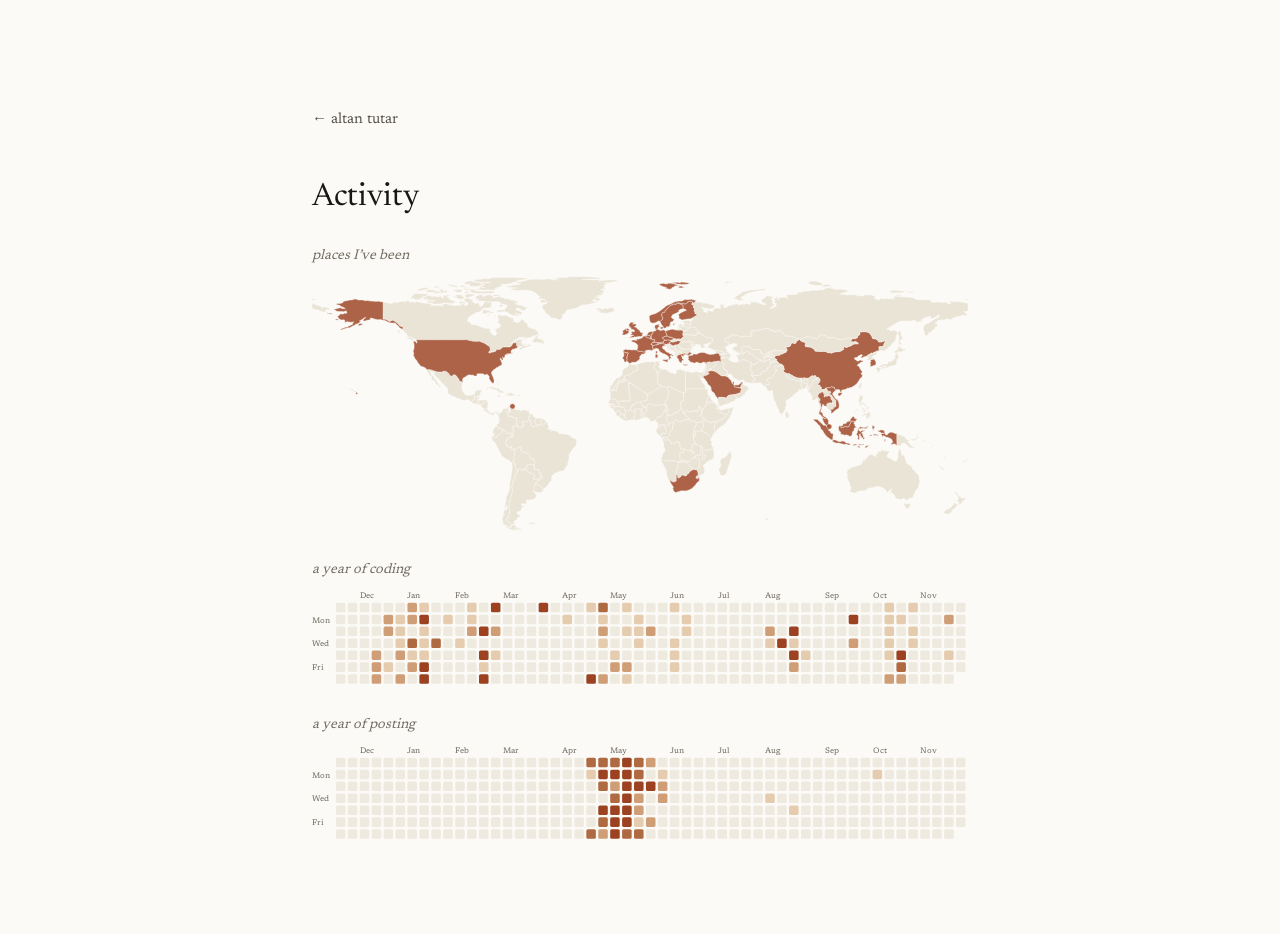
==== commit 194a21cd: "Activity refresh" ====
--- a/activity.html
+++ b/activity.html
@@ -29,14 +29,14 @@
     <div class="group">
       <h2>a year of coding</h2>
       <!-- WIDGET:github -->
-<div class="heatmap"><svg viewBox="0 0 825 121" role="img" aria-label="A year of GitHub contributions"><text x="60" y="10">Dec</text><text x="120" y="10">Jan</text><text x="180" y="10">Feb</text><text x="240" y="10">Mar</text><text x="315" y="10">Apr</text><text x="375" y="10">May</text><text x="450" y="10">Jun</text><text x="510" y="10">Jul</text><text x="570" y="10">Aug</text><text x="645" y="10">Sep</text><text x="705" y="10">Oct</text><text x="765" y="10">Nov</text><text x="0" y="41">Mon</text><text x="0" y="71">Wed</text><text x="0" y="101">Fri</text><rect x="30" y="16" width="12" height="12" rx="2" fill="#efeadf"><title>2025-11-23: 0</title></rect><rect x="30" y="31" width="12" height="12" rx="2" fill="#efeadf"><title>2025-11-24: 0</title></rect><rect x="30" y="46" width="12" height="12" rx="2" fill="#efeadf"><title>2025-11-25: 0</title></rect><rect x="30" y="61" width="12" height="12" rx="2" fill="#efeadf"><title>2025-11-26: 0</title></rect><rect x="30" y="76" width="12" height="12" rx="2" fill="#efeadf"><title>2025-11-27: 0</title></rect><rect x="30" y="91" width="12" height="12" rx="2" fill="#efeadf"><title>2025-11-28: 0</title></rect><rect x="30" y="106" width="12" height="12" rx="2" fill="#efeadf"><title>2025-11-29: 0</title></rect><rect x="45" y="16" width="12" height="12" rx="2" fill="#efeadf"><title>2025-11-30: 0</title></rect><rect x="45" y="31" width="12" height="12" rx="2" fill="#efeadf"><title>2025-12-01: 0</title></rect><rect x="45" y="46" width="12" height="12" rx="2" fill="#efeadf"><title>2025-12-02: 0</title></rect><rect x="45" y="61" width="12" height="12" rx="2" fill="#efeadf"><title>2025-12-03: 0</title></rect><rect x="45" y="76" width="12" height="12" rx="2" fill="#efeadf"><title>2025-12-04: 0</title></rect><rect x="45" y="91" width="12" height="12" rx="2" fill="#efeadf"><title>2025-12-05: 0</title></rect><rect x="45" y="106" width="12" height="12" rx="2" fill="#efeadf"><title>2025-12-06: 0</title></rect><rect x="60" y="16" width="12" height="12" rx="2" fill="#efeadf"><title>2025-12-07: 0</title></rect><rect x="60" y="31" width="12" height="12" rx="2" fill="#efeadf"><title>2025-12-08: 0</title></rect><rect x="60" y="46" width="12" height="12" rx="2" fill="#efeadf"><title>2025-12-09: 0</title></rect><rect x="60" y="61" width="12" height="12" rx="2" fill="#efeadf"><title>2025-12-10: 0</title></rect><rect x="60" y="76" width="12" height="12" rx="2" fill="#efeadf"><title>2025-12-11: 0</title></rect><rect x="60" y="91" width="12" height="12" rx="2" fill="#efeadf"><title>2025-12-12: 0</title></rect><rect x="60" y="106" width="12" height="12" rx="2" fill="#efeadf"><title>2025-12-13: 0</title></rect><rect x="75" y="16" width="12" height="12" rx="2" fill="#efeadf"><title>2025-12-14: 0</title></rect><rect x="75" y="31" width="12" height="12" rx="2" fill="#efeadf"><title>2025-12-15: 0</title></rect><rect x="75" y="46" width="12" height="12" rx="2" fill="#efeadf"><title>2025-12-16: 0</title></rect><rect x="75" y="61" width="12" height="12" rx="2" fill="#efeadf"><title>2025-12-17: 0</title></rect><rect x="75" y="76" width="12" height="12" rx="2" fill="#cf9e77"><title>2025-12-18: 3</title></rect><rect x="75" y="91" width="12" height="12" rx="2" fill="#cf9e77"><title>2025-12-19: 3</title></rect><rect x="75" y="106" width="12" height="12" rx="2" fill="#cf9e77"><title>2025-12-20: 5</title></rect><rect x="90" y="16" width="12" height="12" rx="2" fill="#efeadf"><title>2025-12-21: 0</title></rect><rect x="90" y="31" width="12" height="12" rx="2" fill="#cf9e77"><title>2025-12-22: 3</title></rect><rect x="90" y="46" width="12" height="12" rx="2" fill="#cf9e77"><title>2025-12-23: 3</title></rect><rect x="90" y="61" width="12" height="12" rx="2" fill="#efeadf"><title>2025-12-24: 0</title></rect><rect x="90" y="76" width="12" height="12" rx="2" fill="#efeadf"><title>2025-12-25: 0</title></rect><rect x="90" y="91" width="12" height="12" rx="2" fill="#e6ccae"><title>2025-12-26: 1</title></rect><rect x="90" y="106" width="12" height="12" rx="2" fill="#efeadf"><title>2025-12-27: 0</title></rect><rect x="105" y="16" width="12" height="12" rx="2" fill="#efeadf"><title>2025-12-28: 0</title></rect><rect x="105" y="31" width="12" height="12" rx="2" fill="#e6ccae"><title>2025-12-29: 1</title></rect><rect x="105" y="46" width="12" height="12" rx="2" fill="#e6ccae"><title>2025-12-30: 1</title></rect><rect x="105" y="61" width="12" height="12" rx="2" fill="#e6ccae"><title>2025-12-31: 1</title></rect><rect x="105" y="76" width="12" height="12" rx="2" fill="#cf9e77"><title>2026-01-01: 3</title></rect><rect x="105" y="91" width="12" height="12" rx="2" fill="#efeadf"><title>2026-01-02: 0</title></rect><rect x="105" y="106" width="12" height="12" rx="2" fill="#cf9e77"><title>2026-01-03: 3</title></rect><rect x="120" y="16" width="12" height="12" rx="2" fill="#cf9e77"><title>2026-01-04: 3</title></rect><rect x="120" y="31" width="12" height="12" rx="2" fill="#cf9e77"><title>2026-01-05: 3</title></rect><rect x="120" y="46" width="12" height="12" rx="2" fill="#efeadf"><title>2026-01-06: 0</title></rect><rect x="120" y="61" width="12" height="12" rx="2" fill="#b06a42"><title>2026-01-07: 6</title></rect><rect x="120" y="76" width="12" height="12" rx="2" fill="#e6ccae"><title>2026-01-08: 1</title></rect><rect x="120" y="91" width="12" height="12" rx="2" fill="#cf9e77"><title>2026-01-09: 3</title></rect><rect x="120" y="106" width="12" height="12" rx="2" fill="#efeadf"><title>2026-01-10: 0</title></rect><rect x="135" y="16" width="12" height="12" rx="2" fill="#e6ccae"><title>2026-01-11: 1</title></rect><rect x="135" y="31" width="12" height="12" rx="2" fill="#9c4221"><title>2026-01-12: 12</title></rect><rect x="135" y="46" width="12" height="12" rx="2" fill="#e6ccae"><title>2026-01-13: 2</title></rect><rect x="135" y="61" width="12" height="12" rx="2" fill="#e6ccae"><title>2026-01-14: 1</title></rect><rect x="135" y="76" width="12" height="12" rx="2" fill="#e6ccae"><title>2026-01-15: 1</title></rect><rect x="135" y="91" width="12" height="12" rx="2" fill="#9c4221"><title>2026-01-16: 17</title></rect><rect x="135" y="106" width="12" height="12" rx="2" fill="#9c4221"><title>2026-01-17: 18</title></rect><rect x="150" y="16" width="12" height="12" rx="2" fill="#efeadf"><title>2026-01-18: 0</title></rect><rect x="150" y="31" width="12" height="12" rx="2" fill="#efeadf"><title>2026-01-19: 0</title></rect><rect x="150" y="46" width="12" height="12" rx="2" fill="#efeadf"><title>2026-01-20: 0</title></rect><rect x="150" y="61" width="12" height="12" rx="2" fill="#b06a42"><title>2026-01-21: 9</title></rect><rect x="150" y="76" width="12" height="12" rx="2" fill="#efeadf"><title>2026-01-22: 0</title></rect><rect x="150" y="91" width="12" height="12" rx="2" fill="#efeadf"><title>2026-01-23: 0</title></rect><rect x="150" y="106" width="12" height="12" rx="2" fill="#efeadf"><title>2026-01-24: 0</title></rect><rect x="165" y="16" width="12" height="12" rx="2" fill="#efeadf"><title>2026-01-25: 0</title></rect><rect x="165" y="31" width="12" height="12" rx="2" fill="#e6ccae"><title>2026-01-26: 1</title></rect><rect x="165" y="46" width="12" height="12" rx="2" fill="#efeadf"><title>2026-01-27: 0</title></rect><rect x="165" y="61" width="12" height="12" rx="2" fill="#efeadf"><title>2026-01-28: 0</title></rect><rect x="165" y="76" width="12" height="12" rx="2" fill="#efeadf"><title>2026-01-29: 0</title></rect><rect x="165" y="91" width="12" height="12" rx="2" fill="#efeadf"><title>2026-01-30: 0</title></rect><rect x="165" y="106" width="12" height="12" rx="2" fill="#efeadf"><title>2026-01-31: 0</title></rect><rect x="180" y="16" width="12" height="12" rx="2" fill="#efeadf"><title>2026-02-01: 0</title></rect><rect x="180" y="31" width="12" height="12" rx="2" fill="#efeadf"><title>2026-02-02: 0</title></rect><rect x="180" y="46" width="12" height="12" rx="2" fill="#efeadf"><title>2026-02-03: 0</title></rect><rect x="180" y="61" width="12" height="12" rx="2" fill="#e6ccae"><title>2026-02-04: 2</title></rect><rect x="180" y="76" width="12" height="12" rx="2" fill="#efeadf"><title>2026-02-05: 0</title></rect><rect x="180" y="91" width="12" height="12" rx="2" fill="#efeadf"><title>2026-02-06: 0</title></rect><rect x="180" y="106" width="12" height="12" rx="2" fill="#efeadf"><title>2026-02-07: 0</title></rect><rect x="195" y="16" width="12" height="12" rx="2" fill="#e6ccae"><title>2026-02-08: 1</title></rect><rect x="195" y="31" width="12" height="12" rx="2" fill="#e6ccae"><title>2026-02-09: 2</title></rect><rect x="195" y="46" width="12" height="12" rx="2" fill="#cf9e77"><title>2026-02-10: 3</title></rect><rect x="195" y="61" width="12" height="12" rx="2" fill="#efeadf"><title>2026-02-11: 0</title></rect><rect x="195" y="76" width="12" height="12" rx="2" fill="#efeadf"><title>2026-02-12: 0</title></rect><rect x="195" y="91" width="12" height="12" rx="2" fill="#efeadf"><title>2026-02-13: 0</title></rect><rect x="195" y="106" width="12" height="12" rx="2" fill="#efeadf"><title>2026-02-14: 0</title></rect><rect x="210" y="16" width="12" height="12" rx="2" fill="#efeadf"><title>2026-02-15: 0</title></rect><rect x="210" y="31" width="12" height="12" rx="2" fill="#efeadf"><title>2026-02-16: 0</title></rect><rect x="210" y="46" width="12" height="12" rx="2" fill="#9c4221"><title>2026-02-17: 23</title></rect><rect x="210" y="61" width="12" height="12" rx="2" fill="#efeadf"><title>2026-02-18: 0</title></rect><rect x="210" y="76" width="12" height="12" rx="2" fill="#9c4221"><title>2026-02-19: 12</title></rect><rect x="210" y="91" width="12" height="12" rx="2" fill="#e6ccae"><title>2026-02-20: 2</title></rect><rect x="210" y="106" width="12" height="12" rx="2" fill="#9c4221"><title>2026-02-21: 12</title></rect><rect x="225" y="16" width="12" height="12" rx="2" fill="#9c4221"><title>2026-02-22: 10</title></rect><rect x="225" y="31" width="12" height="12" rx="2" fill="#efeadf"><title>2026-02-23: 0</title></rect><rect x="225" y="46" width="12" height="12" rx="2" fill="#cf9e77"><title>2026-02-24: 4</title></rect><rect x="225" y="61" width="12" height="12" rx="2" fill="#efeadf"><title>2026-02-25: 0</title></rect><rect x="225" y="76" width="12" height="12" rx="2" fill="#e6ccae"><title>2026-02-26: 1</title></rect><rect x="225" y="91" width="12" height="12" rx="2" fill="#efeadf"><title>2026-02-27: 0</title></rect><rect x="225" y="106" width="12" height="12" rx="2" fill="#efeadf"><title>2026-02-28: 0</title></rect><rect x="240" y="16" width="12" height="12" rx="2" fill="#efeadf"><title>2026-03-01: 0</title></rect><rect x="240" y="31" width="12" height="12" rx="2" fill="#efeadf"><title>2026-03-02: 0</title></rect><rect x="240" y="46" width="12" height="12" rx="2" fill="#efeadf"><title>2026-03-03: 0</title></rect><rect x="240" y="61" width="12" height="12" rx="2" fill="#efeadf"><title>2026-03-04: 0</title></rect><rect x="240" y="76" width="12" height="12" rx="2" fill="#efeadf"><title>2026-03-05: 0</title></rect><rect x="240" y="91" width="12" height="12" rx="2" fill="#efeadf"><title>2026-03-06: 0</title></rect><rect x="240" y="106" width="12" height="12" rx="2" fill="#efeadf"><title>2026-03-07: 0</title></rect><rect x="255" y="16" width="12" height="12" rx="2" fill="#efeadf"><title>2026-03-08: 0</title></rect><rect x="255" y="31" width="12" height="12" rx="2" fill="#efeadf"><title>2026-03-09: 0</title></rect><rect x="255" y="46" width="12" height="12" rx="2" fill="#efeadf"><title>2026-03-10: 0</title></rect><rect x="255" y="61" width="12" height="12" rx="2" fill="#efeadf"><title>2026-03-11: 0</title></rect><rect x="255" y="76" width="12" height="12" rx="2" fill="#efeadf"><title>2026-03-12: 0</title></rect><rect x="255" y="91" width="12" height="12" rx="2" fill="#efeadf"><title>2026-03-13: 0</title></rect><rect x="255" y="106" width="12" height="12" rx="2" fill="#efeadf"><title>2026-03-14: 0</title></rect><rect x="270" y="16" width="12" height="12" rx="2" fill="#efeadf"><title>2026-03-15: 0</title></rect><rect x="270" y="31" width="12" height="12" rx="2" fill="#efeadf"><title>2026-03-16: 0</title></rect><rect x="270" y="46" width="12" height="12" rx="2" fill="#efeadf"><title>2026-03-17: 0</title></rect><rect x="270" y="61" width="12" height="12" rx="2" fill="#efeadf"><title>2026-03-18: 0</title></rect><rect x="270" y="76" width="12" height="12" rx="2" fill="#efeadf"><title>2026-03-19: 0</title></rect><rect x="270" y="91" width="12" height="12" rx="2" fill="#efeadf"><title>2026-03-20: 0</title></rect><rect x="270" y="106" width="12" height="12" rx="2" fill="#efeadf"><title>2026-03-21: 0</title></rect><rect x="285" y="16" width="12" height="12" rx="2" fill="#9c4221"><title>2026-03-22: 16</title></rect><rect x="285" y="31" width="12" height="12" rx="2" fill="#efeadf"><title>2026-03-23: 0</title></rect><rect x="285" y="46" width="12" height="12" rx="2" fill="#efeadf"><title>2026-03-24: 0</title></rect><rect x="285" y="61" width="12" height="12" rx="2" fill="#efeadf"><title>2026-03-25: 0</title></rect><rect x="285" y="76" width="12" height="12" rx="2" fill="#efeadf"><title>2026-03-26: 0</title></rect><rect x="285" y="91" width="12" height="12" rx="2" fill="#efeadf"><title>2026-03-27: 0</title></rect><rect x="285" y="106" width="12" height="12" rx="2" fill="#efeadf"><title>2026-03-28: 0</title></rect><rect x="300" y="16" width="12" height="12" rx="2" fill="#efeadf"><title>2026-03-29: 0</title></rect><rect x="300" y="31" width="12" height="12" rx="2" fill="#efeadf"><title>2026-03-30: 0</title></rect><rect x="300" y="46" width="12" height="12" rx="2" fill="#efeadf"><title>2026-03-31: 0</title></rect><rect x="300" y="61" width="12" height="12" rx="2" fill="#efeadf"><title>2026-04-01: 0</title></rect><rect x="300" y="76" width="12" height="12" rx="2" fill="#efeadf"><title>2026-04-02: 0</title></rect><rect x="300" y="91" width="12" height="12" rx="2" fill="#efeadf"><title>2026-04-03: 0</title></rect><rect x="300" y="106" width="12" height="12" rx="2" fill="#efeadf"><title>2026-04-04: 0</title></rect><rect x="315" y="16" width="12" height="12" rx="2" fill="#efeadf"><title>2026-04-05: 0</title></rect><rect x="315" y="31" width="12" height="12" rx="2" fill="#e6ccae"><title>2026-04-06: 2</title></rect><rect x="315" y="46" width="12" height="12" rx="2" fill="#efeadf"><title>2026-04-07: 0</title></rect><rect x="315" y="61" width="12" height="12" rx="2" fill="#efeadf"><title>2026-04-08: 0</title></rect><rect x="315" y="76" width="12" height="12" rx="2" fill="#efeadf"><title>2026-04-09: 0</title></rect><rect x="315" y="91" width="12" height="12" rx="2" fill="#efeadf"><title>2026-04-10: 0</title></rect><rect x="315" y="106" width="12" height="12" rx="2" fill="#efeadf"><title>2026-04-11: 0</title></rect><rect x="330" y="16" width="12" height="12" rx="2" fill="#efeadf"><title>2026-04-12: 0</title></rect><rect x="330" y="31" width="12" height="12" rx="2" fill="#efeadf"><title>2026-04-13: 0</title></rect><rect x="330" y="46" width="12" height="12" rx="2" fill="#efeadf"><title>2026-04-14: 0</title></rect><rect x="330" y="61" width="12" height="12" rx="2" fill="#efeadf"><title>2026-04-15: 0</title></rect><rect x="330" y="76" width="12" height="12" rx="2" fill="#efeadf"><title>2026-04-16: 0</title></rect><rect x="330" y="91" width="12" height="12" rx="2" fill="#efeadf"><title>2026-04-17: 0</title></rect><rect x="330" y="106" width="12" height="12" rx="2" fill="#efeadf"><title>2026-04-18: 0</title></rect><rect x="345" y="16" width="12" height="12" rx="2" fill="#e6ccae"><title>2026-04-19: 2</title></rect><rect x="345" y="31" width="12" height="12" rx="2" fill="#efeadf"><title>2026-04-20: 0</title></rect><rect x="345" y="46" width="12" height="12" rx="2" fill="#efeadf"><title>2026-04-21: 0</title></rect><rect x="345" y="61" width="12" height="12" rx="2" fill="#efeadf"><title>2026-04-22: 0</title></rect><rect x="345" y="76" width="12" height="12" rx="2" fill="#efeadf"><title>2026-04-23: 0</title></rect><rect x="345" y="91" width="12" height="12" rx="2" fill="#efeadf"><title>2026-04-24: 0</title></rect><rect x="345" y="106" width="12" height="12" rx="2" fill="#9c4221"><title>2026-04-25: 13</title></rect><rect x="360" y="16" width="12" height="12" rx="2" fill="#b06a42"><title>2026-04-26: 9</title></rect><rect x="360" y="31" width="12" height="12" rx="2" fill="#e6ccae"><title>2026-04-27: 2</title></rect><rect x="360" y="46" width="12" height="12" rx="2" fill="#cf9e77"><title>2026-04-28: 4</title></rect><rect x="360" y="61" width="12" height="12" rx="2" fill="#e6ccae"><title>2026-04-29: 1</title></rect><rect x="360" y="76" width="12" height="12" rx="2" fill="#efeadf"><title>2026-04-30: 0</title></rect><rect x="360" y="91" width="12" height="12" rx="2" fill="#efeadf"><title>2026-05-01: 0</title></rect><rect x="360" y="106" width="12" height="12" rx="2" fill="#cf9e77"><title>2026-05-02: 4</title></rect><rect x="375" y="16" width="12" height="12" rx="2" fill="#efeadf"><title>2026-05-03: 0</title></rect><rect x="375" y="31" width="12" height="12" rx="2" fill="#efeadf"><title>2026-05-04: 0</title></rect><rect x="375" y="46" width="12" height="12" rx="2" fill="#efeadf"><title>2026-05-05: 0</title></rect><rect x="375" y="61" width="12" height="12" rx="2" fill="#efeadf"><title>2026-05-06: 0</title></rect><rect x="375" y="76" width="12" height="12" rx="2" fill="#e6ccae"><title>2026-05-07: 2</title></rect><rect x="375" y="91" width="12" height="12" rx="2" fill="#cf9e77"><title>2026-05-08: 4</title></rect><rect x="375" y="106" width="12" height="12" rx="2" fill="#efeadf"><title>2026-05-09: 0</title></rect><rect x="390" y="16" width="12" height="12" rx="2" fill="#e6ccae"><title>2026-05-10: 1</title></rect><rect x="390" y="31" width="12" height="12" rx="2" fill="#efeadf"><title>2026-05-11: 0</title></rect><rect x="390" y="46" width="12" height="12" rx="2" fill="#e6ccae"><title>2026-05-12: 1</title></rect><rect x="390" y="61" width="12" height="12" rx="2" fill="#efeadf"><title>2026-05-13: 0</title></rect><rect x="390" y="76" width="12" height="12" rx="2" fill="#efeadf"><title>2026-05-14: 0</title></rect><rect x="390" y="91" width="12" height="12" rx="2" fill="#cf9e77"><title>2026-05-15: 4</title></rect><rect x="390" y="106" width="12" height="12" rx="2" fill="#e6ccae"><title>2026-05-16: 1</title></rect><rect x="405" y="16" width="12" height="12" rx="2" fill="#efeadf"><title>2026-05-17: 0</title></rect><rect x="405" y="31" width="12" height="12" rx="2" fill="#e6ccae"><title>2026-05-18: 1</title></rect><rect x="405" y="46" width="12" height="12" rx="2" fill="#e6ccae"><title>2026-05-19: 1</title></rect><rect x="405" y="61" width="12" height="12" rx="2" fill="#e6ccae"><title>2026-05-20: 1</title></rect><rect x="405" y="76" width="12" height="12" rx="2" fill="#efeadf"><title>2026-05-21: 0</title></rect><rect x="405" y="91" width="12" height="12" rx="2" fill="#efeadf"><title>2026-05-22: 0</title></rect><rect x="405" y="106" width="12" height="12" rx="2" fill="#efeadf"><title>2026-05-23: 0</title></rect><rect x="420" y="16" width="12" height="12" rx="2" fill="#efeadf"><title>2026-05-24: 0</title></rect><rect x="420" y="31" width="12" height="12" rx="2" fill="#efeadf"><title>2026-05-25: 0</title></rect><rect x="420" y="46" width="12" height="12" rx="2" fill="#cf9e77"><title>2026-05-26: 5</title></rect><rect x="420" y="61" width="12" height="12" rx="2" fill="#efeadf"><title>2026-05-27: 0</title></rect><rect x="420" y="76" width="12" height="12" rx="2" fill="#efeadf"><title>2026-05-28: 0</title></rect><rect x="420" y="91" width="12" height="12" rx="2" fill="#efeadf"><title>2026-05-29: 0</title></rect><rect x="420" y="106" width="12" height="12" rx="2" fill="#efeadf"><title>2026-05-30: 0</title></rect><rect x="435" y="16" width="12" height="12" rx="2" fill="#efeadf"><title>2026-05-31: 0</title></rect><rect x="435" y="31" width="12" height="12" rx="2" fill="#efeadf"><title>2026-06-01: 0</title></rect><rect x="435" y="46" width="12" height="12" rx="2" fill="#efeadf"><title>2026-06-02: 0</title></rect><rect x="435" y="61" width="12" height="12" rx="2" fill="#efeadf"><title>2026-06-03: 0</title></rect><rect x="435" y="76" width="12" height="12" rx="2" fill="#efeadf"><title>2026-06-04: 0</title></rect><rect x="435" y="91" width="12" height="12" rx="2" fill="#efeadf"><title>2026-06-05: 0</title></rect><rect x="435" y="106" width="12" height="12" rx="2" fill="#efeadf"><title>2026-06-06: 0</title></rect><rect x="450" y="16" width="12" height="12" rx="2" fill="#e6ccae"><title>2026-06-07: 1</title></rect><rect x="450" y="31" width="12" height="12" rx="2" fill="#efeadf"><title>2026-06-08: 0</title></rect><rect x="450" y="46" width="12" height="12" rx="2" fill="#efeadf"><title>2026-06-09: 0</title></rect><rect x="450" y="61" width="12" height="12" rx="2" fill="#e6ccae"><title>2026-06-10: 1</title></rect><rect x="450" y="76" width="12" height="12" rx="2" fill="#e6ccae"><title>2026-06-11: 1</title></rect><rect x="450" y="91" width="12" height="12" rx="2" fill="#e6ccae"><title>2026-06-12: 1</title></rect><rect x="450" y="106" width="12" height="12" rx="2" fill="#efeadf"><title>2026-06-13: 0</title></rect><rect x="465" y="16" width="12" height="12" rx="2" fill="#efeadf"><title>2026-06-14: 0</title></rect><rect x="465" y="31" width="12" height="12" rx="2" fill="#e6ccae"><title>2026-06-15: 1</title></rect><rect x="465" y="46" width="12" height="12" rx="2" fill="#e6ccae"><title>2026-06-16: 1</title></rect><rect x="465" y="61" width="12" height="12" rx="2" fill="#efeadf"><title>2026-06-17: 0</title></rect><rect x="465" y="76" width="12" height="12" rx="2" fill="#efeadf"><title>2026-06-18: 0</title></rect><rect x="465" y="91" width="12" height="12" rx="2" fill="#efeadf"><title>2026-06-19: 0</title></rect><rect x="465" y="106" width="12" height="12" rx="2" fill="#efeadf"><title>2026-06-20: 0</title></rect><rect x="480" y="16" width="12" height="12" rx="2" fill="#efeadf"><title>2026-06-21: 0</title></rect><rect x="480" y="31" width="12" height="12" rx="2" fill="#efeadf"><title>2026-06-22: 0</title></rect><rect x="480" y="46" width="12" height="12" rx="2" fill="#efeadf"><title>2026-06-23: 0</title></rect><rect x="480" y="61" width="12" height="12" rx="2" fill="#efeadf"><title>2026-06-24: 0</title></rect><rect x="480" y="76" width="12" height="12" rx="2" fill="#efeadf"><title>2026-06-25: 0</title></rect><rect x="480" y="91" width="12" height="12" rx="2" fill="#efeadf"><title>2026-06-26: 0</title></rect><rect x="480" y="106" width="12" height="12" rx="2" fill="#efeadf"><title>2026-06-27: 0</title></rect><rect x="495" y="16" width="12" height="12" rx="2" fill="#efeadf"><title>2026-06-28: 0</title></rect><rect x="495" y="31" width="12" height="12" rx="2" fill="#efeadf"><title>2026-06-29: 0</title></rect><rect x="495" y="46" width="12" height="12" rx="2" fill="#efeadf"><title>2026-06-30: 0</title></rect><rect x="495" y="61" width="12" height="12" rx="2" fill="#efeadf"><title>2026-07-01: 0</title></rect><rect x="495" y="76" width="12" height="12" rx="2" fill="#efeadf"><title>2026-07-02: 0</title></rect><rect x="495" y="91" width="12" height="12" rx="2" fill="#efeadf"><title>2026-07-03: 0</title></rect><rect x="495" y="106" width="12" height="12" rx="2" fill="#efeadf"><title>2026-07-04: 0</title></rect><rect x="510" y="16" width="12" height="12" rx="2" fill="#efeadf"><title>2026-07-05: 0</title></rect><rect x="510" y="31" width="12" height="12" rx="2" fill="#efeadf"><title>2026-07-06: 0</title></rect><rect x="510" y="46" width="12" height="12" rx="2" fill="#efeadf"><title>2026-07-07: 0</title></rect><rect x="510" y="61" width="12" height="12" rx="2" fill="#efeadf"><title>2026-07-08: 0</title></rect><rect x="510" y="76" width="12" height="12" rx="2" fill="#efeadf"><title>2026-07-09: 0</title></rect><rect x="510" y="91" width="12" height="12" rx="2" fill="#efeadf"><title>2026-07-10: 0</title></rect><rect x="510" y="106" width="12" height="12" rx="2" fill="#efeadf"><title>2026-07-11: 0</title></rect><rect x="525" y="16" width="12" height="12" rx="2" fill="#efeadf"><title>2026-07-12: 0</title></rect><rect x="525" y="31" width="12" height="12" rx="2" fill="#efeadf"><title>2026-07-13: 0</title></rect><rect x="525" y="46" width="12" height="12" rx="2" fill="#efeadf"><title>2026-07-14: 0</title></rect><rect x="525" y="61" width="12" height="12" rx="2" fill="#efeadf"><title>2026-07-15: 0</title></rect><rect x="525" y="76" width="12" height="12" rx="2" fill="#efeadf"><title>2026-07-16: 0</title></rect><rect x="525" y="91" width="12" height="12" rx="2" fill="#efeadf"><title>2026-07-17: 0</title></rect><rect x="525" y="106" width="12" height="12" rx="2" fill="#efeadf"><title>2026-07-18: 0</title></rect><rect x="540" y="16" width="12" height="12" rx="2" fill="#efeadf"><title>2026-07-19: 0</title></rect><rect x="540" y="31" width="12" height="12" rx="2" fill="#efeadf"><title>2026-07-20: 0</title></rect><rect x="540" y="46" width="12" height="12" rx="2" fill="#efeadf"><title>2026-07-21: 0</title></rect><rect x="540" y="61" width="12" height="12" rx="2" fill="#efeadf"><title>2026-07-22: 0</title></rect><rect x="540" y="76" width="12" height="12" rx="2" fill="#efeadf"><title>2026-07-23: 0</title></rect><rect x="540" y="91" width="12" height="12" rx="2" fill="#efeadf"><title>2026-07-24: 0</title></rect><rect x="540" y="106" width="12" height="12" rx="2" fill="#efeadf"><title>2026-07-25: 0</title></rect><rect x="555" y="16" width="12" height="12" rx="2" fill="#efeadf"><title>2026-07-26: 0</title></rect><rect x="555" y="31" width="12" height="12" rx="2" fill="#efeadf"><title>2026-07-27: 0</title></rect><rect x="555" y="46" width="12" height="12" rx="2" fill="#efeadf"><title>2026-07-28: 0</title></rect><rect x="555" y="61" width="12" height="12" rx="2" fill="#efeadf"><title>2026-07-29: 0</title></rect><rect x="555" y="76" width="12" height="12" rx="2" fill="#efeadf"><title>2026-07-30: 0</title></rect><rect x="555" y="91" width="12" height="12" rx="2" fill="#efeadf"><title>2026-07-31: 0</title></rect><rect x="555" y="106" width="12" height="12" rx="2" fill="#efeadf"><title>2026-08-01: 0</title></rect><rect x="570" y="16" width="12" height="12" rx="2" fill="#efeadf"><title>2026-08-02: 0</title></rect><rect x="570" y="31" width="12" height="12" rx="2" fill="#efeadf"><title>2026-08-03: 0</title></rect><rect x="570" y="46" width="12" height="12" rx="2" fill="#cf9e77"><title>2026-08-04: 3</title></rect><rect x="570" y="61" width="12" height="12" rx="2" fill="#e6ccae"><title>2026-08-05: 1</title></rect><rect x="570" y="76" width="12" height="12" rx="2" fill="#efeadf"><title>2026-08-06: 0</title></rect><rect x="570" y="91" width="12" height="12" rx="2" fill="#efeadf"><title>2026-08-07: 0</title></rect><rect x="570" y="106" width="12" height="12" rx="2" fill="#efeadf"><title>2026-08-08: 0</title></rect><rect x="585" y="16" width="12" height="12" rx="2" fill="#efeadf"><title>2026-08-09: 0</title></rect><rect x="585" y="31" width="12" height="12" rx="2" fill="#efeadf"><title>2026-08-10: 0</title></rect><rect x="585" y="46" width="12" height="12" rx="2" fill="#efeadf"><title>2026-08-11: 0</title></rect><rect x="585" y="61" width="12" height="12" rx="2" fill="#9c4221"><title>2026-08-12: 10</title></rect><rect x="585" y="76" width="12" height="12" rx="2" fill="#efeadf"><title>2026-08-13: 0</title></rect><rect x="585" y="91" width="12" height="12" rx="2" fill="#efeadf"><title>2026-08-14: 0</title></rect><rect x="585" y="106" width="12" height="12" rx="2" fill="#efeadf"><title>2026-08-15: 0</title></rect><rect x="600" y="16" width="12" height="12" rx="2" fill="#efeadf"><title>2026-08-16: 0</title></rect><rect x="600" y="31" width="12" height="12" rx="2" fill="#efeadf"><title>2026-08-17: 0</title></rect><rect x="600" y="46" width="12" height="12" rx="2" fill="#9c4221"><title>2026-08-18: 11</title></rect><rect x="600" y="61" width="12" height="12" rx="2" fill="#e6ccae"><title>2026-08-19: 1</title></rect><rect x="600" y="76" width="12" height="12" rx="2" fill="#9c4221"><title>2026-08-20: 20</title></rect><rect x="600" y="91" width="12" height="12" rx="2" fill="#cf9e77"><title>2026-08-21: 4</title></rect><rect x="600" y="106" width="12" height="12" rx="2" fill="#efeadf"><title>2026-08-22: 0</title></rect><rect x="615" y="16" width="12" height="12" rx="2" fill="#efeadf"><title>2026-08-23: 0</title></rect><rect x="615" y="31" width="12" height="12" rx="2" fill="#efeadf"><title>2026-08-24: 0</title></rect><rect x="615" y="46" width="12" height="12" rx="2" fill="#efeadf"><title>2026-08-25: 0</title></rect><rect x="615" y="61" width="12" height="12" rx="2" fill="#efeadf"><title>2026-08-26: 0</title></rect><rect x="615" y="76" width="12" height="12" rx="2" fill="#e6ccae"><title>2026-08-27: 1</title></rect><rect x="615" y="91" width="12" height="12" rx="2" fill="#efeadf"><title>2026-08-28: 0</title></rect><rect x="615" y="106" width="12" height="12" rx="2" fill="#efeadf"><title>2026-08-29: 0</title></rect><rect x="630" y="16" width="12" height="12" rx="2" fill="#efeadf"><title>2026-08-30: 0</title></rect><rect x="630" y="31" width="12" height="12" rx="2" fill="#efeadf"><title>2026-08-31: 0</title></rect><rect x="630" y="46" width="12" height="12" rx="2" fill="#efeadf"><title>2026-09-01: 0</title></rect><rect x="630" y="61" width="12" height="12" rx="2" fill="#efeadf"><title>2026-09-02: 0</title></rect><rect x="630" y="76" width="12" height="12" rx="2" fill="#efeadf"><title>2026-09-03: 0</title></rect><rect x="630" y="91" width="12" height="12" rx="2" fill="#efeadf"><title>2026-09-04: 0</title></rect><rect x="630" y="106" width="12" height="12" rx="2" fill="#efeadf"><title>2026-09-05: 0</title></rect><rect x="645" y="16" width="12" height="12" rx="2" fill="#efeadf"><title>2026-09-06: 0</title></rect><rect x="645" y="31" width="12" height="12" rx="2" fill="#efeadf"><title>2026-09-07: 0</title></rect><rect x="645" y="46" width="12" height="12" rx="2" fill="#efeadf"><title>2026-09-08: 0</title></rect><rect x="645" y="61" width="12" height="12" rx="2" fill="#efeadf"><title>2026-09-09: 0</title></rect><rect x="645" y="76" width="12" height="12" rx="2" fill="#efeadf"><title>2026-09-10: 0</title></rect><rect x="645" y="91" width="12" height="12" rx="2" fill="#efeadf"><title>2026-09-11: 0</title></rect><rect x="645" y="106" width="12" height="12" rx="2" fill="#efeadf"><title>2026-09-12: 0</title></rect><rect x="660" y="16" width="12" height="12" rx="2" fill="#efeadf"><title>2026-09-13: 0</title></rect><rect x="660" y="31" width="12" height="12" rx="2" fill="#efeadf"><title>2026-09-14: 0</title></rect><rect x="660" y="46" width="12" height="12" rx="2" fill="#efeadf"><title>2026-09-15: 0</title></rect><rect x="660" y="61" width="12" height="12" rx="2" fill="#efeadf"><title>2026-09-16: 0</title></rect><rect x="660" y="76" width="12" height="12" rx="2" fill="#efeadf"><title>2026-09-17: 0</title></rect><rect x="660" y="91" width="12" height="12" rx="2" fill="#efeadf"><title>2026-09-18: 0</title></rect><rect x="660" y="106" width="12" height="12" rx="2" fill="#efeadf"><title>2026-09-19: 0</title></rect><rect x="675" y="16" width="12" height="12" rx="2" fill="#efeadf"><title>2026-09-20: 0</title></rect><rect x="675" y="31" width="12" height="12" rx="2" fill="#9c4221"><title>2026-09-21: 15</title></rect><rect x="675" y="46" width="12" height="12" rx="2" fill="#efeadf"><title>2026-09-22: 0</title></rect><rect x="675" y="61" width="12" height="12" rx="2" fill="#cf9e77"><title>2026-09-23: 5</title></rect><rect x="675" y="76" width="12" height="12" rx="2" fill="#efeadf"><title>2026-09-24: 0</title></rect><rect x="675" y="91" width="12" height="12" rx="2" fill="#efeadf"><title>2026-09-25: 0</title></rect><rect x="675" y="106" width="12" height="12" rx="2" fill="#efeadf"><title>2026-09-26: 0</title></rect><rect x="690" y="16" width="12" height="12" rx="2" fill="#efeadf"><title>2026-09-27: 0</title></rect><rect x="690" y="31" width="12" height="12" rx="2" fill="#efeadf"><title>2026-09-28: 0</title></rect><rect x="690" y="46" width="12" height="12" rx="2" fill="#efeadf"><title>2026-09-29: 0</title></rect><rect x="690" y="61" width="12" height="12" rx="2" fill="#efeadf"><title>2026-09-30: 0</title></rect><rect x="690" y="76" width="12" height="12" rx="2" fill="#efeadf"><title>2026-10-01: 0</title></rect><rect x="690" y="91" width="12" height="12" rx="2" fill="#efeadf"><title>2026-10-02: 0</title></rect><rect x="690" y="106" width="12" height="12" rx="2" fill="#efeadf"><title>2026-10-03: 0</title></rect><rect x="705" y="16" width="12" height="12" rx="2" fill="#efeadf"><title>2026-10-04: 0</title></rect><rect x="705" y="31" width="12" height="12" rx="2" fill="#efeadf"><title>2026-10-05: 0</title></rect><rect x="705" y="46" width="12" height="12" rx="2" fill="#efeadf"><title>2026-10-06: 0</title></rect><rect x="705" y="61" width="12" height="12" rx="2" fill="#efeadf"><title>2026-10-07: 0</title></rect><rect x="705" y="76" width="12" height="12" rx="2" fill="#efeadf"><title>2026-10-08: 0</title></rect><rect x="705" y="91" width="12" height="12" rx="2" fill="#efeadf"><title>2026-10-09: 0</title></rect><rect x="705" y="106" width="12" height="12" rx="2" fill="#efeadf"><title>2026-10-10: 0</title></rect><rect x="720" y="16" width="12" height="12" rx="2" fill="#e6ccae"><title>2026-10-11: 2</title></rect><rect x="720" y="31" width="12" height="12" rx="2" fill="#e6ccae"><title>2026-10-12: 1</title></rect><rect x="720" y="46" width="12" height="12" rx="2" fill="#e6ccae"><title>2026-10-13: 1</title></rect><rect x="720" y="61" width="12" height="12" rx="2" fill="#e6ccae"><title>2026-10-14: 2</title></rect><rect x="720" y="76" width="12" height="12" rx="2" fill="#e6ccae"><title>2026-10-15: 1</title></rect><rect x="720" y="91" width="12" height="12" rx="2" fill="#efeadf"><title>2026-10-16: 0</title></rect><rect x="720" y="106" width="12" height="12" rx="2" fill="#cf9e77"><title>2026-10-17: 4</title></rect><rect x="735" y="16" width="12" height="12" rx="2" fill="#efeadf"><title>2026-10-18: 0</title></rect><rect x="735" y="31" width="12" height="12" rx="2" fill="#e6ccae"><title>2026-10-19: 2</title></rect><rect x="735" y="46" width="12" height="12" rx="2" fill="#efeadf"><title>2026-10-20: 0</title></rect><rect x="735" y="61" width="12" height="12" rx="2" fill="#efeadf"><title>2026-10-21: 0</title></rect><rect x="735" y="76" width="12" height="12" rx="2" fill="#9c4221"><title>2026-10-22: 11</title></rect><rect x="735" y="91" width="12" height="12" rx="2" fill="#b06a42"><title>2026-10-23: 9</title></rect><rect x="735" y="106" width="12" height="12" rx="2" fill="#cf9e77"><title>2026-10-24: 5</title></rect><rect x="750" y="16" width="12" height="12" rx="2" fill="#e6ccae"><title>2026-10-25: 1</title></rect><rect x="750" y="31" width="12" height="12" rx="2" fill="#efeadf"><title>2026-10-26: 0</title></rect><rect x="750" y="46" width="12" height="12" rx="2" fill="#e6ccae"><title>2026-10-27: 2</title></rect><rect x="750" y="61" width="12" height="12" rx="2" fill="#e6ccae"><title>2026-10-28: 2</title></rect><rect x="750" y="76" width="12" height="12" rx="2" fill="#efeadf"><title>2026-10-29: 0</title></rect><rect x="750" y="91" width="12" height="12" rx="2" fill="#efeadf"><title>2026-10-30: 0</title></rect><rect x="750" y="106" width="12" height="12" rx="2" fill="#efeadf"><title>2026-10-31: 0</title></rect><rect x="765" y="16" width="12" height="12" rx="2" fill="#efeadf"><title>2026-11-01: 0</title></rect><rect x="765" y="31" width="12" height="12" rx="2" fill="#efeadf"><title>2026-11-02: 0</title></rect><rect x="765" y="46" width="12" height="12" rx="2" fill="#efeadf"><title>2026-11-03: 0</title></rect><rect x="765" y="61" width="12" height="12" rx="2" fill="#efeadf"><title>2026-11-04: 0</title></rect><rect x="765" y="76" width="12" height="12" rx="2" fill="#efeadf"><title>2026-11-05: 0</title></rect><rect x="765" y="91" width="12" height="12" rx="2" fill="#efeadf"><title>2026-11-06: 0</title></rect><rect x="765" y="106" width="12" height="12" rx="2" fill="#efeadf"><title>2026-11-07: 0</title></rect><rect x="780" y="16" width="12" height="12" rx="2" fill="#efeadf"><title>2026-11-08: 0</title></rect><rect x="780" y="31" width="12" height="12" rx="2" fill="#efeadf"><title>2026-11-09: 0</title></rect><rect x="780" y="46" width="12" height="12" rx="2" fill="#efeadf"><title>2026-11-10: 0</title></rect><rect x="780" y="61" width="12" height="12" rx="2" fill="#efeadf"><title>2026-11-11: 0</title></rect><rect x="780" y="76" width="12" height="12" rx="2" fill="#efeadf"><title>2026-11-12: 0</title></rect><rect x="780" y="91" width="12" height="12" rx="2" fill="#efeadf"><title>2026-11-13: 0</title></rect><rect x="780" y="106" width="12" height="12" rx="2" fill="#efeadf"><title>2026-11-14: 0</title></rect><rect x="795" y="16" width="12" height="12" rx="2" fill="#efeadf"><title>2026-11-15: 0</title></rect><rect x="795" y="31" width="12" height="12" rx="2" fill="#cf9e77"><title>2026-11-16: 4</title></rect><rect x="795" y="46" width="12" height="12" rx="2" fill="#efeadf"><title>2026-11-17: 0</title></rect><rect x="795" y="61" width="12" height="12" rx="2" fill="#efeadf"><title>2026-11-18: 0</title></rect><rect x="795" y="76" width="12" height="12" rx="2" fill="#e6ccae"><title>2026-11-19: 1</title></rect><rect x="795" y="91" width="12" height="12" rx="2" fill="#efeadf"><title>2026-11-20: 0</title></rect><rect x="795" y="106" width="12" height="12" rx="2" fill="#efeadf"><title>2026-11-21: 0</title></rect><rect x="810" y="16" width="12" height="12" rx="2" fill="#efeadf"><title>2026-11-22: 0</title></rect><rect x="810" y="31" width="12" height="12" rx="2" fill="#efeadf"><title>2026-11-23: 0</title></rect><rect x="810" y="46" width="12" height="12" rx="2" fill="#efeadf"><title>2026-11-24: 0</title></rect><rect x="810" y="61" width="12" height="12" rx="2" fill="#efeadf"><title>2026-11-25: 0</title></rect><rect x="810" y="76" width="12" height="12" rx="2" fill="#efeadf"><title>2026-11-26: 0</title></rect></svg></div>
+<div class="heatmap"><svg viewBox="0 0 825 121" role="img" aria-label="A year of GitHub contributions"><text x="60" y="10">Dec</text><text x="120" y="10">Jan</text><text x="180" y="10">Feb</text><text x="240" y="10">Mar</text><text x="315" y="10">Apr</text><text x="375" y="10">May</text><text x="450" y="10">Jun</text><text x="510" y="10">Jul</text><text x="570" y="10">Aug</text><text x="645" y="10">Sep</text><text x="705" y="10">Oct</text><text x="765" y="10">Nov</text><text x="0" y="41">Mon</text><text x="0" y="71">Wed</text><text x="0" y="101">Fri</text><rect x="30" y="16" width="12" height="12" rx="2" fill="#efeadf"><title>2025-11-23: 0</title></rect><rect x="30" y="31" width="12" height="12" rx="2" fill="#efeadf"><title>2025-11-24: 0</title></rect><rect x="30" y="46" width="12" height="12" rx="2" fill="#efeadf"><title>2025-11-25: 0</title></rect><rect x="30" y="61" width="12" height="12" rx="2" fill="#efeadf"><title>2025-11-26: 0</title></rect><rect x="30" y="76" width="12" height="12" rx="2" fill="#efeadf"><title>2025-11-27: 0</title></rect><rect x="30" y="91" width="12" height="12" rx="2" fill="#efeadf"><title>2025-11-28: 0</title></rect><rect x="30" y="106" width="12" height="12" rx="2" fill="#efeadf"><title>2025-11-29: 0</title></rect><rect x="45" y="16" width="12" height="12" rx="2" fill="#efeadf"><title>2025-11-30: 0</title></rect><rect x="45" y="31" width="12" height="12" rx="2" fill="#efeadf"><title>2025-12-01: 0</title></rect><rect x="45" y="46" width="12" height="12" rx="2" fill="#efeadf"><title>2025-12-02: 0</title></rect><rect x="45" y="61" width="12" height="12" rx="2" fill="#efeadf"><title>2025-12-03: 0</title></rect><rect x="45" y="76" width="12" height="12" rx="2" fill="#efeadf"><title>2025-12-04: 0</title></rect><rect x="45" y="91" width="12" height="12" rx="2" fill="#efeadf"><title>2025-12-05: 0</title></rect><rect x="45" y="106" width="12" height="12" rx="2" fill="#efeadf"><title>2025-12-06: 0</title></rect><rect x="60" y="16" width="12" height="12" rx="2" fill="#efeadf"><title>2025-12-07: 0</title></rect><rect x="60" y="31" width="12" height="12" rx="2" fill="#efeadf"><title>2025-12-08: 0</title></rect><rect x="60" y="46" width="12" height="12" rx="2" fill="#efeadf"><title>2025-12-09: 0</title></rect><rect x="60" y="61" width="12" height="12" rx="2" fill="#efeadf"><title>2025-12-10: 0</title></rect><rect x="60" y="76" width="12" height="12" rx="2" fill="#efeadf"><title>2025-12-11: 0</title></rect><rect x="60" y="91" width="12" height="12" rx="2" fill="#efeadf"><title>2025-12-12: 0</title></rect><rect x="60" y="106" width="12" height="12" rx="2" fill="#efeadf"><title>2025-12-13: 0</title></rect><rect x="75" y="16" width="12" height="12" rx="2" fill="#efeadf"><title>2025-12-14: 0</title></rect><rect x="75" y="31" width="12" height="12" rx="2" fill="#efeadf"><title>2025-12-15: 0</title></rect><rect x="75" y="46" width="12" height="12" rx="2" fill="#efeadf"><title>2025-12-16: 0</title></rect><rect x="75" y="61" width="12" height="12" rx="2" fill="#efeadf"><title>2025-12-17: 0</title></rect><rect x="75" y="76" width="12" height="12" rx="2" fill="#cf9e77"><title>2025-12-18: 3</title></rect><rect x="75" y="91" width="12" height="12" rx="2" fill="#cf9e77"><title>2025-12-19: 3</title></rect><rect x="75" y="106" width="12" height="12" rx="2" fill="#cf9e77"><title>2025-12-20: 5</title></rect><rect x="90" y="16" width="12" height="12" rx="2" fill="#efeadf"><title>2025-12-21: 0</title></rect><rect x="90" y="31" width="12" height="12" rx="2" fill="#cf9e77"><title>2025-12-22: 3</title></rect><rect x="90" y="46" width="12" height="12" rx="2" fill="#cf9e77"><title>2025-12-23: 3</title></rect><rect x="90" y="61" width="12" height="12" rx="2" fill="#efeadf"><title>2025-12-24: 0</title></rect><rect x="90" y="76" width="12" height="12" rx="2" fill="#efeadf"><title>2025-12-25: 0</title></rect><rect x="90" y="91" width="12" height="12" rx="2" fill="#e6ccae"><title>2025-12-26: 1</title></rect><rect x="90" y="106" width="12" height="12" rx="2" fill="#efeadf"><title>2025-12-27: 0</title></rect><rect x="105" y="16" width="12" height="12" rx="2" fill="#efeadf"><title>2025-12-28: 0</title></rect><rect x="105" y="31" width="12" height="12" rx="2" fill="#e6ccae"><title>2025-12-29: 1</title></rect><rect x="105" y="46" width="12" height="12" rx="2" fill="#e6ccae"><title>2025-12-30: 1</title></rect><rect x="105" y="61" width="12" height="12" rx="2" fill="#e6ccae"><title>2025-12-31: 1</title></rect><rect x="105" y="76" width="12" height="12" rx="2" fill="#cf9e77"><title>2026-01-01: 3</title></rect><rect x="105" y="91" width="12" height="12" rx="2" fill="#efeadf"><title>2026-01-02: 0</title></rect><rect x="105" y="106" width="12" height="12" rx="2" fill="#cf9e77"><title>2026-01-03: 3</title></rect><rect x="120" y="16" width="12" height="12" rx="2" fill="#cf9e77"><title>2026-01-04: 3</title></rect><rect x="120" y="31" width="12" height="12" rx="2" fill="#cf9e77"><title>2026-01-05: 3</title></rect><rect x="120" y="46" width="12" height="12" rx="2" fill="#efeadf"><title>2026-01-06: 0</title></rect><rect x="120" y="61" width="12" height="12" rx="2" fill="#b06a42"><title>2026-01-07: 6</title></rect><rect x="120" y="76" width="12" height="12" rx="2" fill="#e6ccae"><title>2026-01-08: 1</title></rect><rect x="120" y="91" width="12" height="12" rx="2" fill="#cf9e77"><title>2026-01-09: 3</title></rect><rect x="120" y="106" width="12" height="12" rx="2" fill="#efeadf"><title>2026-01-10: 0</title></rect><rect x="135" y="16" width="12" height="12" rx="2" fill="#e6ccae"><title>2026-01-11: 1</title></rect><rect x="135" y="31" width="12" height="12" rx="2" fill="#9c4221"><title>2026-01-12: 12</title></rect><rect x="135" y="46" width="12" height="12" rx="2" fill="#e6ccae"><title>2026-01-13: 2</title></rect><rect x="135" y="61" width="12" height="12" rx="2" fill="#e6ccae"><title>2026-01-14: 1</title></rect><rect x="135" y="76" width="12" height="12" rx="2" fill="#e6ccae"><title>2026-01-15: 1</title></rect><rect x="135" y="91" width="12" height="12" rx="2" fill="#9c4221"><title>2026-01-16: 17</title></rect><rect x="135" y="106" width="12" height="12" rx="2" fill="#9c4221"><title>2026-01-17: 18</title></rect><rect x="150" y="16" width="12" height="12" rx="2" fill="#efeadf"><title>2026-01-18: 0</title></rect><rect x="150" y="31" width="12" height="12" rx="2" fill="#efeadf"><title>2026-01-19: 0</title></rect><rect x="150" y="46" width="12" height="12" rx="2" fill="#efeadf"><title>2026-01-20: 0</title></rect><rect x="150" y="61" width="12" height="12" rx="2" fill="#b06a42"><title>2026-01-21: 9</title></rect><rect x="150" y="76" width="12" height="12" rx="2" fill="#efeadf"><title>2026-01-22: 0</title></rect><rect x="150" y="91" width="12" height="12" rx="2" fill="#efeadf"><title>2026-01-23: 0</title></rect><rect x="150" y="106" width="12" height="12" rx="2" fill="#efeadf"><title>2026-01-24: 0</title></rect><rect x="165" y="16" width="12" height="12" rx="2" fill="#efeadf"><title>2026-01-25: 0</title></rect><rect x="165" y="31" width="12" height="12" rx="2" fill="#e6ccae"><title>2026-01-26: 1</title></rect><rect x="165" y="46" width="12" height="12" rx="2" fill="#efeadf"><title>2026-01-27: 0</title></rect><rect x="165" y="61" width="12" height="12" rx="2" fill="#efeadf"><title>2026-01-28: 0</title></rect><rect x="165" y="76" width="12" height="12" rx="2" fill="#efeadf"><title>2026-01-29: 0</title></rect><rect x="165" y="91" width="12" height="12" rx="2" fill="#efeadf"><title>2026-01-30: 0</title></rect><rect x="165" y="106" width="12" height="12" rx="2" fill="#efeadf"><title>2026-01-31: 0</title></rect><rect x="180" y="16" width="12" height="12" rx="2" fill="#efeadf"><title>2026-02-01: 0</title></rect><rect x="180" y="31" width="12" height="12" rx="2" fill="#efeadf"><title>2026-02-02: 0</title></rect><rect x="180" y="46" width="12" height="12" rx="2" fill="#efeadf"><title>2026-02-03: 0</title></rect><rect x="180" y="61" width="12" height="12" rx="2" fill="#e6ccae"><title>2026-02-04: 2</title></rect><rect x="180" y="76" width="12" height="12" rx="2" fill="#efeadf"><title>2026-02-05: 0</title></rect><rect x="180" y="91" width="12" height="12" rx="2" fill="#efeadf"><title>2026-02-06: 0</title></rect><rect x="180" y="106" width="12" height="12" rx="2" fill="#efeadf"><title>2026-02-07: 0</title></rect><rect x="195" y="16" width="12" height="12" rx="2" fill="#e6ccae"><title>2026-02-08: 1</title></rect><rect x="195" y="31" width="12" height="12" rx="2" fill="#e6ccae"><title>2026-02-09: 2</title></rect><rect x="195" y="46" width="12" height="12" rx="2" fill="#cf9e77"><title>2026-02-10: 3</title></rect><rect x="195" y="61" width="12" height="12" rx="2" fill="#efeadf"><title>2026-02-11: 0</title></rect><rect x="195" y="76" width="12" height="12" rx="2" fill="#efeadf"><title>2026-02-12: 0</title></rect><rect x="195" y="91" width="12" height="12" rx="2" fill="#efeadf"><title>2026-02-13: 0</title></rect><rect x="195" y="106" width="12" height="12" rx="2" fill="#efeadf"><title>2026-02-14: 0</title></rect><rect x="210" y="16" width="12" height="12" rx="2" fill="#efeadf"><title>2026-02-15: 0</title></rect><rect x="210" y="31" width="12" height="12" rx="2" fill="#efeadf"><title>2026-02-16: 0</title></rect><rect x="210" y="46" width="12" height="12" rx="2" fill="#9c4221"><title>2026-02-17: 23</title></rect><rect x="210" y="61" width="12" height="12" rx="2" fill="#efeadf"><title>2026-02-18: 0</title></rect><rect x="210" y="76" width="12" height="12" rx="2" fill="#9c4221"><title>2026-02-19: 12</title></rect><rect x="210" y="91" width="12" height="12" rx="2" fill="#e6ccae"><title>2026-02-20: 2</title></rect><rect x="210" y="106" width="12" height="12" rx="2" fill="#9c4221"><title>2026-02-21: 12</title></rect><rect x="225" y="16" width="12" height="12" rx="2" fill="#9c4221"><title>2026-02-22: 10</title></rect><rect x="225" y="31" width="12" height="12" rx="2" fill="#efeadf"><title>2026-02-23: 0</title></rect><rect x="225" y="46" width="12" height="12" rx="2" fill="#cf9e77"><title>2026-02-24: 4</title></rect><rect x="225" y="61" width="12" height="12" rx="2" fill="#efeadf"><title>2026-02-25: 0</title></rect><rect x="225" y="76" width="12" height="12" rx="2" fill="#e6ccae"><title>2026-02-26: 1</title></rect><rect x="225" y="91" width="12" height="12" rx="2" fill="#efeadf"><title>2026-02-27: 0</title></rect><rect x="225" y="106" width="12" height="12" rx="2" fill="#efeadf"><title>2026-02-28: 0</title></rect><rect x="240" y="16" width="12" height="12" rx="2" fill="#efeadf"><title>2026-03-01: 0</title></rect><rect x="240" y="31" width="12" height="12" rx="2" fill="#efeadf"><title>2026-03-02: 0</title></rect><rect x="240" y="46" width="12" height="12" rx="2" fill="#efeadf"><title>2026-03-03: 0</title></rect><rect x="240" y="61" width="12" height="12" rx="2" fill="#efeadf"><title>2026-03-04: 0</title></rect><rect x="240" y="76" width="12" height="12" rx="2" fill="#efeadf"><title>2026-03-05: 0</title></rect><rect x="240" y="91" width="12" height="12" rx="2" fill="#efeadf"><title>2026-03-06: 0</title></rect><rect x="240" y="106" width="12" height="12" rx="2" fill="#efeadf"><title>2026-03-07: 0</title></rect><rect x="255" y="16" width="12" height="12" rx="2" fill="#efeadf"><title>2026-03-08: 0</title></rect><rect x="255" y="31" width="12" height="12" rx="2" fill="#efeadf"><title>2026-03-09: 0</title></rect><rect x="255" y="46" width="12" height="12" rx="2" fill="#efeadf"><title>2026-03-10: 0</title></rect><rect x="255" y="61" width="12" height="12" rx="2" fill="#efeadf"><title>2026-03-11: 0</title></rect><rect x="255" y="76" width="12" height="12" rx="2" fill="#efeadf"><title>2026-03-12: 0</title></rect><rect x="255" y="91" width="12" height="12" rx="2" fill="#efeadf"><title>2026-03-13: 0</title></rect><rect x="255" y="106" width="12" height="12" rx="2" fill="#efeadf"><title>2026-03-14: 0</title></rect><rect x="270" y="16" width="12" height="12" rx="2" fill="#efeadf"><title>2026-03-15: 0</title></rect><rect x="270" y="31" width="12" height="12" rx="2" fill="#efeadf"><title>2026-03-16: 0</title></rect><rect x="270" y="46" width="12" height="12" rx="2" fill="#efeadf"><title>2026-03-17: 0</title></rect><rect x="270" y="61" width="12" height="12" rx="2" fill="#efeadf"><title>2026-03-18: 0</title></rect><rect x="270" y="76" width="12" height="12" rx="2" fill="#efeadf"><title>2026-03-19: 0</title></rect><rect x="270" y="91" width="12" height="12" rx="2" fill="#efeadf"><title>2026-03-20: 0</title></rect><rect x="270" y="106" width="12" height="12" rx="2" fill="#efeadf"><title>2026-03-21: 0</title></rect><rect x="285" y="16" width="12" height="12" rx="2" fill="#9c4221"><title>2026-03-22: 16</title></rect><rect x="285" y="31" width="12" height="12" rx="2" fill="#efeadf"><title>2026-03-23: 0</title></rect><rect x="285" y="46" width="12" height="12" rx="2" fill="#efeadf"><title>2026-03-24: 0</title></rect><rect x="285" y="61" width="12" height="12" rx="2" fill="#efeadf"><title>2026-03-25: 0</title></rect><rect x="285" y="76" width="12" height="12" rx="2" fill="#efeadf"><title>2026-03-26: 0</title></rect><rect x="285" y="91" width="12" height="12" rx="2" fill="#efeadf"><title>2026-03-27: 0</title></rect><rect x="285" y="106" width="12" height="12" rx="2" fill="#efeadf"><title>2026-03-28: 0</title></rect><rect x="300" y="16" width="12" height="12" rx="2" fill="#efeadf"><title>2026-03-29: 0</title></rect><rect x="300" y="31" width="12" height="12" rx="2" fill="#efeadf"><title>2026-03-30: 0</title></rect><rect x="300" y="46" width="12" height="12" rx="2" fill="#efeadf"><title>2026-03-31: 0</title></rect><rect x="300" y="61" width="12" height="12" rx="2" fill="#efeadf"><title>2026-04-01: 0</title></rect><rect x="300" y="76" width="12" height="12" rx="2" fill="#efeadf"><title>2026-04-02: 0</title></rect><rect x="300" y="91" width="12" height="12" rx="2" fill="#efeadf"><title>2026-04-03: 0</title></rect><rect x="300" y="106" width="12" height="12" rx="2" fill="#efeadf"><title>2026-04-04: 0</title></rect><rect x="315" y="16" width="12" height="12" rx="2" fill="#efeadf"><title>2026-04-05: 0</title></rect><rect x="315" y="31" width="12" height="12" rx="2" fill="#e6ccae"><title>2026-04-06: 2</title></rect><rect x="315" y="46" width="12" height="12" rx="2" fill="#efeadf"><title>2026-04-07: 0</title></rect><rect x="315" y="61" width="12" height="12" rx="2" fill="#efeadf"><title>2026-04-08: 0</title></rect><rect x="315" y="76" width="12" height="12" rx="2" fill="#efeadf"><title>2026-04-09: 0</title></rect><rect x="315" y="91" width="12" height="12" rx="2" fill="#efeadf"><title>2026-04-10: 0</title></rect><rect x="315" y="106" width="12" height="12" rx="2" fill="#efeadf"><title>2026-04-11: 0</title></rect><rect x="330" y="16" width="12" height="12" rx="2" fill="#efeadf"><title>2026-04-12: 0</title></rect><rect x="330" y="31" width="12" height="12" rx="2" fill="#efeadf"><title>2026-04-13: 0</title></rect><rect x="330" y="46" width="12" height="12" rx="2" fill="#efeadf"><title>2026-04-14: 0</title></rect><rect x="330" y="61" width="12" height="12" rx="2" fill="#efeadf"><title>2026-04-15: 0</title></rect><rect x="330" y="76" width="12" height="12" rx="2" fill="#efeadf"><title>2026-04-16: 0</title></rect><rect x="330" y="91" width="12" height="12" rx="2" fill="#efeadf"><title>2026-04-17: 0</title></rect><rect x="330" y="106" width="12" height="12" rx="2" fill="#efeadf"><title>2026-04-18: 0</title></rect><rect x="345" y="16" width="12" height="12" rx="2" fill="#e6ccae"><title>2026-04-19: 2</title></rect><rect x="345" y="31" width="12" height="12" rx="2" fill="#efeadf"><title>2026-04-20: 0</title></rect><rect x="345" y="46" width="12" height="12" rx="2" fill="#efeadf"><title>2026-04-21: 0</title></rect><rect x="345" y="61" width="12" height="12" rx="2" fill="#efeadf"><title>2026-04-22: 0</title></rect><rect x="345" y="76" width="12" height="12" rx="2" fill="#efeadf"><title>2026-04-23: 0</title></rect><rect x="345" y="91" width="12" height="12" rx="2" fill="#efeadf"><title>2026-04-24: 0</title></rect><rect x="345" y="106" width="12" height="12" rx="2" fill="#9c4221"><title>2026-04-25: 13</title></rect><rect x="360" y="16" width="12" height="12" rx="2" fill="#b06a42"><title>2026-04-26: 9</title></rect><rect x="360" y="31" width="12" height="12" rx="2" fill="#e6ccae"><title>2026-04-27: 2</title></rect><rect x="360" y="46" width="12" height="12" rx="2" fill="#cf9e77"><title>2026-04-28: 4</title></rect><rect x="360" y="61" width="12" height="12" rx="2" fill="#e6ccae"><title>2026-04-29: 1</title></rect><rect x="360" y="76" width="12" height="12" rx="2" fill="#efeadf"><title>2026-04-30: 0</title></rect><rect x="360" y="91" width="12" height="12" rx="2" fill="#efeadf"><title>2026-05-01: 0</title></rect><rect x="360" y="106" width="12" height="12" rx="2" fill="#cf9e77"><title>2026-05-02: 4</title></rect><rect x="375" y="16" width="12" height="12" rx="2" fill="#efeadf"><title>2026-05-03: 0</title></rect><rect x="375" y="31" width="12" height="12" rx="2" fill="#efeadf"><title>2026-05-04: 0</title></rect><rect x="375" y="46" width="12" height="12" rx="2" fill="#efeadf"><title>2026-05-05: 0</title></rect><rect x="375" y="61" width="12" height="12" rx="2" fill="#efeadf"><title>2026-05-06: 0</title></rect><rect x="375" y="76" width="12" height="12" rx="2" fill="#e6ccae"><title>2026-05-07: 2</title></rect><rect x="375" y="91" width="12" height="12" rx="2" fill="#cf9e77"><title>2026-05-08: 4</title></rect><rect x="375" y="106" width="12" height="12" rx="2" fill="#efeadf"><title>2026-05-09: 0</title></rect><rect x="390" y="16" width="12" height="12" rx="2" fill="#e6ccae"><title>2026-05-10: 1</title></rect><rect x="390" y="31" width="12" height="12" rx="2" fill="#efeadf"><title>2026-05-11: 0</title></rect><rect x="390" y="46" width="12" height="12" rx="2" fill="#e6ccae"><title>2026-05-12: 1</title></rect><rect x="390" y="61" width="12" height="12" rx="2" fill="#efeadf"><title>2026-05-13: 0</title></rect><rect x="390" y="76" width="12" height="12" rx="2" fill="#efeadf"><title>2026-05-14: 0</title></rect><rect x="390" y="91" width="12" height="12" rx="2" fill="#cf9e77"><title>2026-05-15: 4</title></rect><rect x="390" y="106" width="12" height="12" rx="2" fill="#e6ccae"><title>2026-05-16: 1</title></rect><rect x="405" y="16" width="12" height="12" rx="2" fill="#efeadf"><title>2026-05-17: 0</title></rect><rect x="405" y="31" width="12" height="12" rx="2" fill="#e6ccae"><title>2026-05-18: 1</title></rect><rect x="405" y="46" width="12" height="12" rx="2" fill="#e6ccae"><title>2026-05-19: 1</title></rect><rect x="405" y="61" width="12" height="12" rx="2" fill="#e6ccae"><title>2026-05-20: 1</title></rect><rect x="405" y="76" width="12" height="12" rx="2" fill="#efeadf"><title>2026-05-21: 0</title></rect><rect x="405" y="91" width="12" height="12" rx="2" fill="#efeadf"><title>2026-05-22: 0</title></rect><rect x="405" y="106" width="12" height="12" rx="2" fill="#efeadf"><title>2026-05-23: 0</title></rect><rect x="420" y="16" width="12" height="12" rx="2" fill="#efeadf"><title>2026-05-24: 0</title></rect><rect x="420" y="31" width="12" height="12" rx="2" fill="#efeadf"><title>2026-05-25: 0</title></rect><rect x="420" y="46" width="12" height="12" rx="2" fill="#cf9e77"><title>2026-05-26: 5</title></rect><rect x="420" y="61" width="12" height="12" rx="2" fill="#efeadf"><title>2026-05-27: 0</title></rect><rect x="420" y="76" width="12" height="12" rx="2" fill="#efeadf"><title>2026-05-28: 0</title></rect><rect x="420" y="91" width="12" height="12" rx="2" fill="#efeadf"><title>2026-05-29: 0</title></rect><rect x="420" y="106" width="12" height="12" rx="2" fill="#efeadf"><title>2026-05-30: 0</title></rect><rect x="435" y="16" width="12" height="12" rx="2" fill="#efeadf"><title>2026-05-31: 0</title></rect><rect x="435" y="31" width="12" height="12" rx="2" fill="#efeadf"><title>2026-06-01: 0</title></rect><rect x="435" y="46" width="12" height="12" rx="2" fill="#efeadf"><title>2026-06-02: 0</title></rect><rect x="435" y="61" width="12" height="12" rx="2" fill="#efeadf"><title>2026-06-03: 0</title></rect><rect x="435" y="76" width="12" height="12" rx="2" fill="#efeadf"><title>2026-06-04: 0</title></rect><rect x="435" y="91" width="12" height="12" rx="2" fill="#efeadf"><title>2026-06-05: 0</title></rect><rect x="435" y="106" width="12" height="12" rx="2" fill="#efeadf"><title>2026-06-06: 0</title></rect><rect x="450" y="16" width="12" height="12" rx="2" fill="#e6ccae"><title>2026-06-07: 1</title></rect><rect x="450" y="31" width="12" height="12" rx="2" fill="#efeadf"><title>2026-06-08: 0</title></rect><rect x="450" y="46" width="12" height="12" rx="2" fill="#efeadf"><title>2026-06-09: 0</title></rect><rect x="450" y="61" width="12" height="12" rx="2" fill="#e6ccae"><title>2026-06-10: 1</title></rect><rect x="450" y="76" width="12" height="12" rx="2" fill="#e6ccae"><title>2026-06-11: 1</title></rect><rect x="450" y="91" width="12" height="12" rx="2" fill="#e6ccae"><title>2026-06-12: 1</title></rect><rect x="450" y="106" width="12" height="12" rx="2" fill="#efeadf"><title>2026-06-13: 0</title></rect><rect x="465" y="16" width="12" height="12" rx="2" fill="#efeadf"><title>2026-06-14: 0</title></rect><rect x="465" y="31" width="12" height="12" rx="2" fill="#e6ccae"><title>2026-06-15: 1</title></rect><rect x="465" y="46" width="12" height="12" rx="2" fill="#e6ccae"><title>2026-06-16: 1</title></rect><rect x="465" y="61" width="12" height="12" rx="2" fill="#efeadf"><title>2026-06-17: 0</title></rect><rect x="465" y="76" width="12" height="12" rx="2" fill="#efeadf"><title>2026-06-18: 0</title></rect><rect x="465" y="91" width="12" height="12" rx="2" fill="#efeadf"><title>2026-06-19: 0</title></rect><rect x="465" y="106" width="12" height="12" rx="2" fill="#efeadf"><title>2026-06-20: 0</title></rect><rect x="480" y="16" width="12" height="12" rx="2" fill="#efeadf"><title>2026-06-21: 0</title></rect><rect x="480" y="31" width="12" height="12" rx="2" fill="#efeadf"><title>2026-06-22: 0</title></rect><rect x="480" y="46" width="12" height="12" rx="2" fill="#efeadf"><title>2026-06-23: 0</title></rect><rect x="480" y="61" width="12" height="12" rx="2" fill="#efeadf"><title>2026-06-24: 0</title></rect><rect x="480" y="76" width="12" height="12" rx="2" fill="#efeadf"><title>2026-06-25: 0</title></rect><rect x="480" y="91" width="12" height="12" rx="2" fill="#efeadf"><title>2026-06-26: 0</title></rect><rect x="480" y="106" width="12" height="12" rx="2" fill="#efeadf"><title>2026-06-27: 0</title></rect><rect x="495" y="16" width="12" height="12" rx="2" fill="#efeadf"><title>2026-06-28: 0</title></rect><rect x="495" y="31" width="12" height="12" rx="2" fill="#efeadf"><title>2026-06-29: 0</title></rect><rect x="495" y="46" width="12" height="12" rx="2" fill="#efeadf"><title>2026-06-30: 0</title></rect><rect x="495" y="61" width="12" height="12" rx="2" fill="#efeadf"><title>2026-07-01: 0</title></rect><rect x="495" y="76" width="12" height="12" rx="2" fill="#efeadf"><title>2026-07-02: 0</title></rect><rect x="495" y="91" width="12" height="12" rx="2" fill="#efeadf"><title>2026-07-03: 0</title></rect><rect x="495" y="106" width="12" height="12" rx="2" fill="#efeadf"><title>2026-07-04: 0</title></rect><rect x="510" y="16" width="12" height="12" rx="2" fill="#efeadf"><title>2026-07-05: 0</title></rect><rect x="510" y="31" width="12" height="12" rx="2" fill="#efeadf"><title>2026-07-06: 0</title></rect><rect x="510" y="46" width="12" height="12" rx="2" fill="#efeadf"><title>2026-07-07: 0</title></rect><rect x="510" y="61" width="12" height="12" rx="2" fill="#efeadf"><title>2026-07-08: 0</title></rect><rect x="510" y="76" width="12" height="12" rx="2" fill="#efeadf"><title>2026-07-09: 0</title></rect><rect x="510" y="91" width="12" height="12" rx="2" fill="#efeadf"><title>2026-07-10: 0</title></rect><rect x="510" y="106" width="12" height="12" rx="2" fill="#efeadf"><title>2026-07-11: 0</title></rect><rect x="525" y="16" width="12" height="12" rx="2" fill="#efeadf"><title>2026-07-12: 0</title></rect><rect x="525" y="31" width="12" height="12" rx="2" fill="#efeadf"><title>2026-07-13: 0</title></rect><rect x="525" y="46" width="12" height="12" rx="2" fill="#efeadf"><title>2026-07-14: 0</title></rect><rect x="525" y="61" width="12" height="12" rx="2" fill="#efeadf"><title>2026-07-15: 0</title></rect><rect x="525" y="76" width="12" height="12" rx="2" fill="#efeadf"><title>2026-07-16: 0</title></rect><rect x="525" y="91" width="12" height="12" rx="2" fill="#efeadf"><title>2026-07-17: 0</title></rect><rect x="525" y="106" width="12" height="12" rx="2" fill="#efeadf"><title>2026-07-18: 0</title></rect><rect x="540" y="16" width="12" height="12" rx="2" fill="#efeadf"><title>2026-07-19: 0</title></rect><rect x="540" y="31" width="12" height="12" rx="2" fill="#efeadf"><title>2026-07-20: 0</title></rect><rect x="540" y="46" width="12" height="12" rx="2" fill="#efeadf"><title>2026-07-21: 0</title></rect><rect x="540" y="61" width="12" height="12" rx="2" fill="#efeadf"><title>2026-07-22: 0</title></rect><rect x="540" y="76" width="12" height="12" rx="2" fill="#efeadf"><title>2026-07-23: 0</title></rect><rect x="540" y="91" width="12" height="12" rx="2" fill="#efeadf"><title>2026-07-24: 0</title></rect><rect x="540" y="106" width="12" height="12" rx="2" fill="#efeadf"><title>2026-07-25: 0</title></rect><rect x="555" y="16" width="12" height="12" rx="2" fill="#efeadf"><title>2026-07-26: 0</title></rect><rect x="555" y="31" width="12" height="12" rx="2" fill="#efeadf"><title>2026-07-27: 0</title></rect><rect x="555" y="46" width="12" height="12" rx="2" fill="#efeadf"><title>2026-07-28: 0</title></rect><rect x="555" y="61" width="12" height="12" rx="2" fill="#efeadf"><title>2026-07-29: 0</title></rect><rect x="555" y="76" width="12" height="12" rx="2" fill="#efeadf"><title>2026-07-30: 0</title></rect><rect x="555" y="91" width="12" height="12" rx="2" fill="#efeadf"><title>2026-07-31: 0</title></rect><rect x="555" y="106" width="12" height="12" rx="2" fill="#efeadf"><title>2026-08-01: 0</title></rect><rect x="570" y="16" width="12" height="12" rx="2" fill="#efeadf"><title>2026-08-02: 0</title></rect><rect x="570" y="31" width="12" height="12" rx="2" fill="#efeadf"><title>2026-08-03: 0</title></rect><rect x="570" y="46" width="12" height="12" rx="2" fill="#cf9e77"><title>2026-08-04: 3</title></rect><rect x="570" y="61" width="12" height="12" rx="2" fill="#e6ccae"><title>2026-08-05: 1</title></rect><rect x="570" y="76" width="12" height="12" rx="2" fill="#efeadf"><title>2026-08-06: 0</title></rect><rect x="570" y="91" width="12" height="12" rx="2" fill="#efeadf"><title>2026-08-07: 0</title></rect><rect x="570" y="106" width="12" height="12" rx="2" fill="#efeadf"><title>2026-08-08: 0</title></rect><rect x="585" y="16" width="12" height="12" rx="2" fill="#efeadf"><title>2026-08-09: 0</title></rect><rect x="585" y="31" width="12" height="12" rx="2" fill="#efeadf"><title>2026-08-10: 0</title></rect><rect x="585" y="46" width="12" height="12" rx="2" fill="#efeadf"><title>2026-08-11: 0</title></rect><rect x="585" y="61" width="12" height="12" rx="2" fill="#9c4221"><title>2026-08-12: 10</title></rect><rect x="585" y="76" width="12" height="12" rx="2" fill="#efeadf"><title>2026-08-13: 0</title></rect><rect x="585" y="91" width="12" height="12" rx="2" fill="#efeadf"><title>2026-08-14: 0</title></rect><rect x="585" y="106" width="12" height="12" rx="2" fill="#efeadf"><title>2026-08-15: 0</title></rect><rect x="600" y="16" width="12" height="12" rx="2" fill="#efeadf"><title>2026-08-16: 0</title></rect><rect x="600" y="31" width="12" height="12" rx="2" fill="#efeadf"><title>2026-08-17: 0</title></rect><rect x="600" y="46" width="12" height="12" rx="2" fill="#9c4221"><title>2026-08-18: 11</title></rect><rect x="600" y="61" width="12" height="12" rx="2" fill="#e6ccae"><title>2026-08-19: 1</title></rect><rect x="600" y="76" width="12" height="12" rx="2" fill="#9c4221"><title>2026-08-20: 20</title></rect><rect x="600" y="91" width="12" height="12" rx="2" fill="#cf9e77"><title>2026-08-21: 4</title></rect><rect x="600" y="106" width="12" height="12" rx="2" fill="#efeadf"><title>2026-08-22: 0</title></rect><rect x="615" y="16" width="12" height="12" rx="2" fill="#efeadf"><title>2026-08-23: 0</title></rect><rect x="615" y="31" width="12" height="12" rx="2" fill="#efeadf"><title>2026-08-24: 0</title></rect><rect x="615" y="46" width="12" height="12" rx="2" fill="#efeadf"><title>2026-08-25: 0</title></rect><rect x="615" y="61" width="12" height="12" rx="2" fill="#efeadf"><title>2026-08-26: 0</title></rect><rect x="615" y="76" width="12" height="12" rx="2" fill="#e6ccae"><title>2026-08-27: 1</title></rect><rect x="615" y="91" width="12" height="12" rx="2" fill="#efeadf"><title>2026-08-28: 0</title></rect><rect x="615" y="106" width="12" height="12" rx="2" fill="#efeadf"><title>2026-08-29: 0</title></rect><rect x="630" y="16" width="12" height="12" rx="2" fill="#efeadf"><title>2026-08-30: 0</title></rect><rect x="630" y="31" width="12" height="12" rx="2" fill="#efeadf"><title>2026-08-31: 0</title></rect><rect x="630" y="46" width="12" height="12" rx="2" fill="#efeadf"><title>2026-09-01: 0</title></rect><rect x="630" y="61" width="12" height="12" rx="2" fill="#efeadf"><title>2026-09-02: 0</title></rect><rect x="630" y="76" width="12" height="12" rx="2" fill="#efeadf"><title>2026-09-03: 0</title></rect><rect x="630" y="91" width="12" height="12" rx="2" fill="#efeadf"><title>2026-09-04: 0</title></rect><rect x="630" y="106" width="12" height="12" rx="2" fill="#efeadf"><title>2026-09-05: 0</title></rect><rect x="645" y="16" width="12" height="12" rx="2" fill="#efeadf"><title>2026-09-06: 0</title></rect><rect x="645" y="31" width="12" height="12" rx="2" fill="#efeadf"><title>2026-09-07: 0</title></rect><rect x="645" y="46" width="12" height="12" rx="2" fill="#efeadf"><title>2026-09-08: 0</title></rect><rect x="645" y="61" width="12" height="12" rx="2" fill="#efeadf"><title>2026-09-09: 0</title></rect><rect x="645" y="76" width="12" height="12" rx="2" fill="#efeadf"><title>2026-09-10: 0</title></rect><rect x="645" y="91" width="12" height="12" rx="2" fill="#efeadf"><title>2026-09-11: 0</title></rect><rect x="645" y="106" width="12" height="12" rx="2" fill="#efeadf"><title>2026-09-12: 0</title></rect><rect x="660" y="16" width="12" height="12" rx="2" fill="#efeadf"><title>2026-09-13: 0</title></rect><rect x="660" y="31" width="12" height="12" rx="2" fill="#efeadf"><title>2026-09-14: 0</title></rect><rect x="660" y="46" width="12" height="12" rx="2" fill="#efeadf"><title>2026-09-15: 0</title></rect><rect x="660" y="61" width="12" height="12" rx="2" fill="#efeadf"><title>2026-09-16: 0</title></rect><rect x="660" y="76" width="12" height="12" rx="2" fill="#efeadf"><title>2026-09-17: 0</title></rect><rect x="660" y="91" width="12" height="12" rx="2" fill="#efeadf"><title>2026-09-18: 0</title></rect><rect x="660" y="106" width="12" height="12" rx="2" fill="#efeadf"><title>2026-09-19: 0</title></rect><rect x="675" y="16" width="12" height="12" rx="2" fill="#efeadf"><title>2026-09-20: 0</title></rect><rect x="675" y="31" width="12" height="12" rx="2" fill="#9c4221"><title>2026-09-21: 15</title></rect><rect x="675" y="46" width="12" height="12" rx="2" fill="#efeadf"><title>2026-09-22: 0</title></rect><rect x="675" y="61" width="12" height="12" rx="2" fill="#cf9e77"><title>2026-09-23: 5</title></rect><rect x="675" y="76" width="12" height="12" rx="2" fill="#efeadf"><title>2026-09-24: 0</title></rect><rect x="675" y="91" width="12" height="12" rx="2" fill="#efeadf"><title>2026-09-25: 0</title></rect><rect x="675" y="106" width="12" height="12" rx="2" fill="#efeadf"><title>2026-09-26: 0</title></rect><rect x="690" y="16" width="12" height="12" rx="2" fill="#efeadf"><title>2026-09-27: 0</title></rect><rect x="690" y="31" width="12" height="12" rx="2" fill="#efeadf"><title>2026-09-28: 0</title></rect><rect x="690" y="46" width="12" height="12" rx="2" fill="#efeadf"><title>2026-09-29: 0</title></rect><rect x="690" y="61" width="12" height="12" rx="2" fill="#efeadf"><title>2026-09-30: 0</title></rect><rect x="690" y="76" width="12" height="12" rx="2" fill="#efeadf"><title>2026-10-01: 0</title></rect><rect x="690" y="91" width="12" height="12" rx="2" fill="#efeadf"><title>2026-10-02: 0</title></rect><rect x="690" y="106" width="12" height="12" rx="2" fill="#efeadf"><title>2026-10-03: 0</title></rect><rect x="705" y="16" width="12" height="12" rx="2" fill="#efeadf"><title>2026-10-04: 0</title></rect><rect x="705" y="31" width="12" height="12" rx="2" fill="#efeadf"><title>2026-10-05: 0</title></rect><rect x="705" y="46" width="12" height="12" rx="2" fill="#efeadf"><title>2026-10-06: 0</title></rect><rect x="705" y="61" width="12" height="12" rx="2" fill="#efeadf"><title>2026-10-07: 0</title></rect><rect x="705" y="76" width="12" height="12" rx="2" fill="#efeadf"><title>2026-10-08: 0</title></rect><rect x="705" y="91" width="12" height="12" rx="2" fill="#efeadf"><title>2026-10-09: 0</title></rect><rect x="705" y="106" width="12" height="12" rx="2" fill="#efeadf"><title>2026-10-10: 0</title></rect><rect x="720" y="16" width="12" height="12" rx="2" fill="#e6ccae"><title>2026-10-11: 2</title></rect><rect x="720" y="31" width="12" height="12" rx="2" fill="#e6ccae"><title>2026-10-12: 1</title></rect><rect x="720" y="46" width="12" height="12" rx="2" fill="#e6ccae"><title>2026-10-13: 1</title></rect><rect x="720" y="61" width="12" height="12" rx="2" fill="#e6ccae"><title>2026-10-14: 2</title></rect><rect x="720" y="76" width="12" height="12" rx="2" fill="#e6ccae"><title>2026-10-15: 1</title></rect><rect x="720" y="91" width="12" height="12" rx="2" fill="#efeadf"><title>2026-10-16: 0</title></rect><rect x="720" y="106" width="12" height="12" rx="2" fill="#cf9e77"><title>2026-10-17: 4</title></rect><rect x="735" y="16" width="12" height="12" rx="2" fill="#efeadf"><title>2026-10-18: 0</title></rect><rect x="735" y="31" width="12" height="12" rx="2" fill="#e6ccae"><title>2026-10-19: 2</title></rect><rect x="735" y="46" width="12" height="12" rx="2" fill="#efeadf"><title>2026-10-20: 0</title></rect><rect x="735" y="61" width="12" height="12" rx="2" fill="#efeadf"><title>2026-10-21: 0</title></rect><rect x="735" y="76" width="12" height="12" rx="2" fill="#9c4221"><title>2026-10-22: 11</title></rect><rect x="735" y="91" width="12" height="12" rx="2" fill="#b06a42"><title>2026-10-23: 9</title></rect><rect x="735" y="106" width="12" height="12" rx="2" fill="#cf9e77"><title>2026-10-24: 5</title></rect><rect x="750" y="16" width="12" height="12" rx="2" fill="#e6ccae"><title>2026-10-25: 1</title></rect><rect x="750" y="31" width="12" height="12" rx="2" fill="#efeadf"><title>2026-10-26: 0</title></rect><rect x="750" y="46" width="12" height="12" rx="2" fill="#e6ccae"><title>2026-10-27: 2</title></rect><rect x="750" y="61" width="12" height="12" rx="2" fill="#e6ccae"><title>2026-10-28: 2</title></rect><rect x="750" y="76" width="12" height="12" rx="2" fill="#efeadf"><title>2026-10-29: 0</title></rect><rect x="750" y="91" width="12" height="12" rx="2" fill="#efeadf"><title>2026-10-30: 0</title></rect><rect x="750" y="106" width="12" height="12" rx="2" fill="#efeadf"><title>2026-10-31: 0</title></rect><rect x="765" y="16" width="12" height="12" rx="2" fill="#efeadf"><title>2026-11-01: 0</title></rect><rect x="765" y="31" width="12" height="12" rx="2" fill="#efeadf"><title>2026-11-02: 0</title></rect><rect x="765" y="46" width="12" height="12" rx="2" fill="#efeadf"><title>2026-11-03: 0</title></rect><rect x="765" y="61" width="12" height="12" rx="2" fill="#efeadf"><title>2026-11-04: 0</title></rect><rect x="765" y="76" width="12" height="12" rx="2" fill="#efeadf"><title>2026-11-05: 0</title></rect><rect x="765" y="91" width="12" height="12" rx="2" fill="#efeadf"><title>2026-11-06: 0</title></rect><rect x="765" y="106" width="12" height="12" rx="2" fill="#efeadf"><title>2026-11-07: 0</title></rect><rect x="780" y="16" width="12" height="12" rx="2" fill="#efeadf"><title>2026-11-08: 0</title></rect><rect x="780" y="31" width="12" height="12" rx="2" fill="#efeadf"><title>2026-11-09: 0</title></rect><rect x="780" y="46" width="12" height="12" rx="2" fill="#efeadf"><title>2026-11-10: 0</title></rect><rect x="780" y="61" width="12" height="12" rx="2" fill="#efeadf"><title>2026-11-11: 0</title></rect><rect x="780" y="76" width="12" height="12" rx="2" fill="#efeadf"><title>2026-11-12: 0</title></rect><rect x="780" y="91" width="12" height="12" rx="2" fill="#efeadf"><title>2026-11-13: 0</title></rect><rect x="780" y="106" width="12" height="12" rx="2" fill="#efeadf"><title>2026-11-14: 0</title></rect><rect x="795" y="16" width="12" height="12" rx="2" fill="#efeadf"><title>2026-11-15: 0</title></rect><rect x="795" y="31" width="12" height="12" rx="2" fill="#cf9e77"><title>2026-11-16: 4</title></rect><rect x="795" y="46" width="12" height="12" rx="2" fill="#efeadf"><title>2026-11-17: 0</title></rect><rect x="795" y="61" width="12" height="12" rx="2" fill="#efeadf"><title>2026-11-18: 0</title></rect><rect x="795" y="76" width="12" height="12" rx="2" fill="#e6ccae"><title>2026-11-19: 1</title></rect><rect x="795" y="91" width="12" height="12" rx="2" fill="#efeadf"><title>2026-11-20: 0</title></rect><rect x="795" y="106" width="12" height="12" rx="2" fill="#efeadf"><title>2026-11-21: 0</title></rect><rect x="810" y="16" width="12" height="12" rx="2" fill="#efeadf"><title>2026-11-22: 0</title></rect><rect x="810" y="31" width="12" height="12" rx="2" fill="#efeadf"><title>2026-11-23: 0</title></rect><rect x="810" y="46" width="12" height="12" rx="2" fill="#efeadf"><title>2026-11-24: 0</title></rect><rect x="810" y="61" width="12" height="12" rx="2" fill="#efeadf"><title>2026-11-25: 0</title></rect><rect x="810" y="76" width="12" height="12" rx="2" fill="#efeadf"><title>2026-11-26: 0</title></rect><rect x="810" y="91" width="12" height="12" rx="2" fill="#efeadf"><title>2026-11-27: 0</title></rect></svg></div>
       <!-- /WIDGET:github -->
     </div>
 
     <div class="group">
       <h2>a year of posting</h2>
       <!-- WIDGET:posts -->
-<div class="heatmap"><svg viewBox="0 0 825 121" role="img" aria-label="A year of posts on X"><text x="60" y="10">Dec</text><text x="120" y="10">Jan</text><text x="180" y="10">Feb</text><text x="240" y="10">Mar</text><text x="315" y="10">Apr</text><text x="375" y="10">May</text><text x="450" y="10">Jun</text><text x="510" y="10">Jul</text><text x="570" y="10">Aug</text><text x="645" y="10">Sep</text><text x="705" y="10">Oct</text><text x="765" y="10">Nov</text><text x="0" y="41">Mon</text><text x="0" y="71">Wed</text><text x="0" y="101">Fri</text><rect x="30" y="16" width="12" height="12" rx="2" fill="#efeadf"><title>2025-11-23: 0</title></rect><rect x="30" y="31" width="12" height="12" rx="2" fill="#efeadf"><title>2025-11-24: 0</title></rect><rect x="30" y="46" width="12" height="12" rx="2" fill="#efeadf"><title>2025-11-25: 0</title></rect><rect x="30" y="61" width="12" height="12" rx="2" fill="#efeadf"><title>2025-11-26: 0</title></rect><rect x="30" y="76" width="12" height="12" rx="2" fill="#efeadf"><title>2025-11-27: 0</title></rect><rect x="30" y="91" width="12" height="12" rx="2" fill="#efeadf"><title>2025-11-28: 0</title></rect><rect x="30" y="106" width="12" height="12" rx="2" fill="#efeadf"><title>2025-11-29: 0</title></rect><rect x="45" y="16" width="12" height="12" rx="2" fill="#efeadf"><title>2025-11-30: 0</title></rect><rect x="45" y="31" width="12" height="12" rx="2" fill="#efeadf"><title>2025-12-01: 0</title></rect><rect x="45" y="46" width="12" height="12" rx="2" fill="#efeadf"><title>2025-12-02: 0</title></rect><rect x="45" y="61" width="12" height="12" rx="2" fill="#efeadf"><title>2025-12-03: 0</title></rect><rect x="45" y="76" width="12" height="12" rx="2" fill="#efeadf"><title>2025-12-04: 0</title></rect><rect x="45" y="91" width="12" height="12" rx="2" fill="#efeadf"><title>2025-12-05: 0</title></rect><rect x="45" y="106" width="12" height="12" rx="2" fill="#efeadf"><title>2025-12-06: 0</title></rect><rect x="60" y="16" width="12" height="12" rx="2" fill="#efeadf"><title>2025-12-07: 0</title></rect><rect x="60" y="31" width="12" height="12" rx="2" fill="#efeadf"><title>2025-12-08: 0</title></rect><rect x="60" y="46" width="12" height="12" rx="2" fill="#efeadf"><title>2025-12-09: 0</title></rect><rect x="60" y="61" width="12" height="12" rx="2" fill="#efeadf"><title>2025-12-10: 0</title></rect><rect x="60" y="76" width="12" height="12" rx="2" fill="#efeadf"><title>2025-12-11: 0</title></rect><rect x="60" y="91" width="12" height="12" rx="2" fill="#efeadf"><title>2025-12-12: 0</title></rect><rect x="60" y="106" width="12" height="12" rx="2" fill="#efeadf"><title>2025-12-13: 0</title></rect><rect x="75" y="16" width="12" height="12" rx="2" fill="#efeadf"><title>2025-12-14: 0</title></rect><rect x="75" y="31" width="12" height="12" rx="2" fill="#efeadf"><title>2025-12-15: 0</title></rect><rect x="75" y="46" width="12" height="12" rx="2" fill="#efeadf"><title>2025-12-16: 0</title></rect><rect x="75" y="61" width="12" height="12" rx="2" fill="#efeadf"><title>2025-12-17: 0</title></rect><rect x="75" y="76" width="12" height="12" rx="2" fill="#efeadf"><title>2025-12-18: 0</title></rect><rect x="75" y="91" width="12" height="12" rx="2" fill="#efeadf"><title>2025-12-19: 0</title></rect><rect x="75" y="106" width="12" height="12" rx="2" fill="#efeadf"><title>2025-12-20: 0</title></rect><rect x="90" y="16" width="12" height="12" rx="2" fill="#efeadf"><title>2025-12-21: 0</title></rect><rect x="90" y="31" width="12" height="12" rx="2" fill="#efeadf"><title>2025-12-22: 0</title></rect><rect x="90" y="46" width="12" height="12" rx="2" fill="#efeadf"><title>2025-12-23: 0</title></rect><rect x="90" y="61" width="12" height="12" rx="2" fill="#efeadf"><title>2025-12-24: 0</title></rect><rect x="90" y="76" width="12" height="12" rx="2" fill="#efeadf"><title>2025-12-25: 0</title></rect><rect x="90" y="91" width="12" height="12" rx="2" fill="#efeadf"><title>2025-12-26: 0</title></rect><rect x="90" y="106" width="12" height="12" rx="2" fill="#efeadf"><title>2025-12-27: 0</title></rect><rect x="105" y="16" width="12" height="12" rx="2" fill="#efeadf"><title>2025-12-28: 0</title></rect><rect x="105" y="31" width="12" height="12" rx="2" fill="#efeadf"><title>2025-12-29: 0</title></rect><rect x="105" y="46" width="12" height="12" rx="2" fill="#efeadf"><title>2025-12-30: 0</title></rect><rect x="105" y="61" width="12" height="12" rx="2" fill="#efeadf"><title>2025-12-31: 0</title></rect><rect x="105" y="76" width="12" height="12" rx="2" fill="#efeadf"><title>2026-01-01: 0</title></rect><rect x="105" y="91" width="12" height="12" rx="2" fill="#efeadf"><title>2026-01-02: 0</title></rect><rect x="105" y="106" width="12" height="12" rx="2" fill="#efeadf"><title>2026-01-03: 0</title></rect><rect x="120" y="16" width="12" height="12" rx="2" fill="#efeadf"><title>2026-01-04: 0</title></rect><rect x="120" y="31" width="12" height="12" rx="2" fill="#efeadf"><title>2026-01-05: 0</title></rect><rect x="120" y="46" width="12" height="12" rx="2" fill="#efeadf"><title>2026-01-06: 0</title></rect><rect x="120" y="61" width="12" height="12" rx="2" fill="#efeadf"><title>2026-01-07: 0</title></rect><rect x="120" y="76" width="12" height="12" rx="2" fill="#efeadf"><title>2026-01-08: 0</title></rect><rect x="120" y="91" width="12" height="12" rx="2" fill="#efeadf"><title>2026-01-09: 0</title></rect><rect x="120" y="106" width="12" height="12" rx="2" fill="#efeadf"><title>2026-01-10: 0</title></rect><rect x="135" y="16" width="12" height="12" rx="2" fill="#efeadf"><title>2026-01-11: 0</title></rect><rect x="135" y="31" width="12" height="12" rx="2" fill="#efeadf"><title>2026-01-12: 0</title></rect><rect x="135" y="46" width="12" height="12" rx="2" fill="#efeadf"><title>2026-01-13: 0</title></rect><rect x="135" y="61" width="12" height="12" rx="2" fill="#efeadf"><title>2026-01-14: 0</title></rect><rect x="135" y="76" width="12" height="12" rx="2" fill="#efeadf"><title>2026-01-15: 0</title></rect><rect x="135" y="91" width="12" height="12" rx="2" fill="#efeadf"><title>2026-01-16: 0</title></rect><rect x="135" y="106" width="12" height="12" rx="2" fill="#efeadf"><title>2026-01-17: 0</title></rect><rect x="150" y="16" width="12" height="12" rx="2" fill="#efeadf"><title>2026-01-18: 0</title></rect><rect x="150" y="31" width="12" height="12" rx="2" fill="#efeadf"><title>2026-01-19: 0</title></rect><rect x="150" y="46" width="12" height="12" rx="2" fill="#efeadf"><title>2026-01-20: 0</title></rect><rect x="150" y="61" width="12" height="12" rx="2" fill="#efeadf"><title>2026-01-21: 0</title></rect><rect x="150" y="76" width="12" height="12" rx="2" fill="#efeadf"><title>2026-01-22: 0</title></rect><rect x="150" y="91" width="12" height="12" rx="2" fill="#efeadf"><title>2026-01-23: 0</title></rect><rect x="150" y="106" width="12" height="12" rx="2" fill="#efeadf"><title>2026-01-24: 0</title></rect><rect x="165" y="16" width="12" height="12" rx="2" fill="#efeadf"><title>2026-01-25: 0</title></rect><rect x="165" y="31" width="12" height="12" rx="2" fill="#efeadf"><title>2026-01-26: 0</title></rect><rect x="165" y="46" width="12" height="12" rx="2" fill="#efeadf"><title>2026-01-27: 0</title></rect><rect x="165" y="61" width="12" height="12" rx="2" fill="#efeadf"><title>2026-01-28: 0</title></rect><rect x="165" y="76" width="12" height="12" rx="2" fill="#efeadf"><title>2026-01-29: 0</title></rect><rect x="165" y="91" width="12" height="12" rx="2" fill="#efeadf"><title>2026-01-30: 0</title></rect><rect x="165" y="106" width="12" height="12" rx="2" fill="#efeadf"><title>2026-01-31: 0</title></rect><rect x="180" y="16" width="12" height="12" rx="2" fill="#efeadf"><title>2026-02-01: 0</title></rect><rect x="180" y="31" width="12" height="12" rx="2" fill="#efeadf"><title>2026-02-02: 0</title></rect><rect x="180" y="46" width="12" height="12" rx="2" fill="#efeadf"><title>2026-02-03: 0</title></rect><rect x="180" y="61" width="12" height="12" rx="2" fill="#efeadf"><title>2026-02-04: 0</title></rect><rect x="180" y="76" width="12" height="12" rx="2" fill="#efeadf"><title>2026-02-05: 0</title></rect><rect x="180" y="91" width="12" height="12" rx="2" fill="#efeadf"><title>2026-02-06: 0</title></rect><rect x="180" y="106" width="12" height="12" rx="2" fill="#efeadf"><title>2026-02-07: 0</title></rect><rect x="195" y="16" width="12" height="12" rx="2" fill="#efeadf"><title>2026-02-08: 0</title></rect><rect x="195" y="31" width="12" height="12" rx="2" fill="#efeadf"><title>2026-02-09: 0</title></rect><rect x="195" y="46" width="12" height="12" rx="2" fill="#efeadf"><title>2026-02-10: 0</title></rect><rect x="195" y="61" width="12" height="12" rx="2" fill="#efeadf"><title>2026-02-11: 0</title></rect><rect x="195" y="76" width="12" height="12" rx="2" fill="#efeadf"><title>2026-02-12: 0</title></rect><rect x="195" y="91" width="12" height="12" rx="2" fill="#efeadf"><title>2026-02-13: 0</title></rect><rect x="195" y="106" width="12" height="12" rx="2" fill="#efeadf"><title>2026-02-14: 0</title></rect><rect x="210" y="16" width="12" height="12" rx="2" fill="#efeadf"><title>2026-02-15: 0</title></rect><rect x="210" y="31" width="12" height="12" rx="2" fill="#efeadf"><title>2026-02-16: 0</title></rect><rect x="210" y="46" width="12" height="12" rx="2" fill="#efeadf"><title>2026-02-17: 0</title></rect><rect x="210" y="61" width="12" height="12" rx="2" fill="#efeadf"><title>2026-02-18: 0</title></rect><rect x="210" y="76" width="12" height="12" rx="2" fill="#efeadf"><title>2026-02-19: 0</title></rect><rect x="210" y="91" width="12" height="12" rx="2" fill="#efeadf"><title>2026-02-20: 0</title></rect><rect x="210" y="106" width="12" height="12" rx="2" fill="#efeadf"><title>2026-02-21: 0</title></rect><rect x="225" y="16" width="12" height="12" rx="2" fill="#efeadf"><title>2026-02-22: 0</title></rect><rect x="225" y="31" width="12" height="12" rx="2" fill="#efeadf"><title>2026-02-23: 0</title></rect><rect x="225" y="46" width="12" height="12" rx="2" fill="#efeadf"><title>2026-02-24: 0</title></rect><rect x="225" y="61" width="12" height="12" rx="2" fill="#efeadf"><title>2026-02-25: 0</title></rect><rect x="225" y="76" width="12" height="12" rx="2" fill="#efeadf"><title>2026-02-26: 0</title></rect><rect x="225" y="91" width="12" height="12" rx="2" fill="#efeadf"><title>2026-02-27: 0</title></rect><rect x="225" y="106" width="12" height="12" rx="2" fill="#efeadf"><title>2026-02-28: 0</title></rect><rect x="240" y="16" width="12" height="12" rx="2" fill="#efeadf"><title>2026-03-01: 0</title></rect><rect x="240" y="31" width="12" height="12" rx="2" fill="#efeadf"><title>2026-03-02: 0</title></rect><rect x="240" y="46" width="12" height="12" rx="2" fill="#efeadf"><title>2026-03-03: 0</title></rect><rect x="240" y="61" width="12" height="12" rx="2" fill="#efeadf"><title>2026-03-04: 0</title></rect><rect x="240" y="76" width="12" height="12" rx="2" fill="#efeadf"><title>2026-03-05: 0</title></rect><rect x="240" y="91" width="12" height="12" rx="2" fill="#efeadf"><title>2026-03-06: 0</title></rect><rect x="240" y="106" width="12" height="12" rx="2" fill="#efeadf"><title>2026-03-07: 0</title></rect><rect x="255" y="16" width="12" height="12" rx="2" fill="#efeadf"><title>2026-03-08: 0</title></rect><rect x="255" y="31" width="12" height="12" rx="2" fill="#efeadf"><title>2026-03-09: 0</title></rect><rect x="255" y="46" width="12" height="12" rx="2" fill="#efeadf"><title>2026-03-10: 0</title></rect><rect x="255" y="61" width="12" height="12" rx="2" fill="#efeadf"><title>2026-03-11: 0</title></rect><rect x="255" y="76" width="12" height="12" rx="2" fill="#efeadf"><title>2026-03-12: 0</title></rect><rect x="255" y="91" width="12" height="12" rx="2" fill="#efeadf"><title>2026-03-13: 0</title></rect><rect x="255" y="106" width="12" height="12" rx="2" fill="#efeadf"><title>2026-03-14: 0</title></rect><rect x="270" y="16" width="12" height="12" rx="2" fill="#efeadf"><title>2026-03-15: 0</title></rect><rect x="270" y="31" width="12" height="12" rx="2" fill="#efeadf"><title>2026-03-16: 0</title></rect><rect x="270" y="46" width="12" height="12" rx="2" fill="#efeadf"><title>2026-03-17: 0</title></rect><rect x="270" y="61" width="12" height="12" rx="2" fill="#efeadf"><title>2026-03-18: 0</title></rect><rect x="270" y="76" width="12" height="12" rx="2" fill="#efeadf"><title>2026-03-19: 0</title></rect><rect x="270" y="91" width="12" height="12" rx="2" fill="#efeadf"><title>2026-03-20: 0</title></rect><rect x="270" y="106" width="12" height="12" rx="2" fill="#efeadf"><title>2026-03-21: 0</title></rect><rect x="285" y="16" width="12" height="12" rx="2" fill="#efeadf"><title>2026-03-22: 0</title></rect><rect x="285" y="31" width="12" height="12" rx="2" fill="#efeadf"><title>2026-03-23: 0</title></rect><rect x="285" y="46" width="12" height="12" rx="2" fill="#efeadf"><title>2026-03-24: 0</title></rect><rect x="285" y="61" width="12" height="12" rx="2" fill="#efeadf"><title>2026-03-25: 0</title></rect><rect x="285" y="76" width="12" height="12" rx="2" fill="#efeadf"><title>2026-03-26: 0</title></rect><rect x="285" y="91" width="12" height="12" rx="2" fill="#efeadf"><title>2026-03-27: 0</title></rect><rect x="285" y="106" width="12" height="12" rx="2" fill="#efeadf"><title>2026-03-28: 0</title></rect><rect x="300" y="16" width="12" height="12" rx="2" fill="#efeadf"><title>2026-03-29: 0</title></rect><rect x="300" y="31" width="12" height="12" rx="2" fill="#efeadf"><title>2026-03-30: 0</title></rect><rect x="300" y="46" width="12" height="12" rx="2" fill="#efeadf"><title>2026-03-31: 0</title></rect><rect x="300" y="61" width="12" height="12" rx="2" fill="#efeadf"><title>2026-04-01: 0</title></rect><rect x="300" y="76" width="12" height="12" rx="2" fill="#efeadf"><title>2026-04-02: 0</title></rect><rect x="300" y="91" width="12" height="12" rx="2" fill="#efeadf"><title>2026-04-03: 0</title></rect><rect x="300" y="106" width="12" height="12" rx="2" fill="#efeadf"><title>2026-04-04: 0</title></rect><rect x="315" y="16" width="12" height="12" rx="2" fill="#efeadf"><title>2026-04-05: 0</title></rect><rect x="315" y="31" width="12" height="12" rx="2" fill="#efeadf"><title>2026-04-06: 0</title></rect><rect x="315" y="46" width="12" height="12" rx="2" fill="#efeadf"><title>2026-04-07: 0</title></rect><rect x="315" y="61" width="12" height="12" rx="2" fill="#efeadf"><title>2026-04-08: 0</title></rect><rect x="315" y="76" width="12" height="12" rx="2" fill="#efeadf"><title>2026-04-09: 0</title></rect><rect x="315" y="91" width="12" height="12" rx="2" fill="#efeadf"><title>2026-04-10: 0</title></rect><rect x="315" y="106" width="12" height="12" rx="2" fill="#efeadf"><title>2026-04-11: 0</title></rect><rect x="330" y="16" width="12" height="12" rx="2" fill="#efeadf"><title>2026-04-12: 0</title></rect><rect x="330" y="31" width="12" height="12" rx="2" fill="#efeadf"><title>2026-04-13: 0</title></rect><rect x="330" y="46" width="12" height="12" rx="2" fill="#efeadf"><title>2026-04-14: 0</title></rect><rect x="330" y="61" width="12" height="12" rx="2" fill="#efeadf"><title>2026-04-15: 0</title></rect><rect x="330" y="76" width="12" height="12" rx="2" fill="#efeadf"><title>2026-04-16: 0</title></rect><rect x="330" y="91" width="12" height="12" rx="2" fill="#efeadf"><title>2026-04-17: 0</title></rect><rect x="330" y="106" width="12" height="12" rx="2" fill="#efeadf"><title>2026-04-18: 0</title></rect><rect x="345" y="16" width="12" height="12" rx="2" fill="#b06a42"><title>2026-04-19: 4</title></rect><rect x="345" y="31" width="12" height="12" rx="2" fill="#e6ccae"><title>2026-04-20: 1</title></rect><rect x="345" y="46" width="12" height="12" rx="2" fill="#efeadf"><title>2026-04-21: 0</title></rect><rect x="345" y="61" width="12" height="12" rx="2" fill="#efeadf"><title>2026-04-22: 0</title></rect><rect x="345" y="76" width="12" height="12" rx="2" fill="#efeadf"><title>2026-04-23: 0</title></rect><rect x="345" y="91" width="12" height="12" rx="2" fill="#efeadf"><title>2026-04-24: 0</title></rect><rect x="345" y="106" width="12" height="12" rx="2" fill="#b06a42"><title>2026-04-25: 5</title></rect><rect x="360" y="16" width="12" height="12" rx="2" fill="#b06a42"><title>2026-04-26: 6</title></rect><rect x="360" y="31" width="12" height="12" rx="2" fill="#9c4221"><title>2026-04-27: 12</title></rect><rect x="360" y="46" width="12" height="12" rx="2" fill="#b06a42"><title>2026-04-28: 6</title></rect><rect x="360" y="61" width="12" height="12" rx="2" fill="#efeadf"><title>2026-04-29: 0</title></rect><rect x="360" y="76" width="12" height="12" rx="2" fill="#9c4221"><title>2026-04-30: 9</title></rect><rect x="360" y="91" width="12" height="12" rx="2" fill="#b06a42"><title>2026-05-01: 6</title></rect><rect x="360" y="106" width="12" height="12" rx="2" fill="#cf9e77"><title>2026-05-02: 3</title></rect><rect x="375" y="16" width="12" height="12" rx="2" fill="#b06a42"><title>2026-05-03: 4</title></rect><rect x="375" y="31" width="12" height="12" rx="2" fill="#9c4221"><title>2026-05-04: 8</title></rect><rect x="375" y="46" width="12" height="12" rx="2" fill="#cf9e77"><title>2026-05-05: 2</title></rect><rect x="375" y="61" width="12" height="12" rx="2" fill="#b06a42"><title>2026-05-06: 6</title></rect><rect x="375" y="76" width="12" height="12" rx="2" fill="#9c4221"><title>2026-05-07: 13</title></rect><rect x="375" y="91" width="12" height="12" rx="2" fill="#9c4221"><title>2026-05-08: 15</title></rect><rect x="375" y="106" width="12" height="12" rx="2" fill="#9c4221"><title>2026-05-09: 11</title></rect><rect x="390" y="16" width="12" height="12" rx="2" fill="#9c4221"><title>2026-05-10: 12</title></rect><rect x="390" y="31" width="12" height="12" rx="2" fill="#9c4221"><title>2026-05-11: 10</title></rect><rect x="390" y="46" width="12" height="12" rx="2" fill="#9c4221"><title>2026-05-12: 28</title></rect><rect x="390" y="61" width="12" height="12" rx="2" fill="#9c4221"><title>2026-05-13: 13</title></rect><rect x="390" y="76" width="12" height="12" rx="2" fill="#9c4221"><title>2026-05-14: 12</title></rect><rect x="390" y="91" width="12" height="12" rx="2" fill="#9c4221"><title>2026-05-15: 15</title></rect><rect x="390" y="106" width="12" height="12" rx="2" fill="#b06a42"><title>2026-05-16: 6</title></rect><rect x="405" y="16" width="12" height="12" rx="2" fill="#b06a42"><title>2026-05-17: 4</title></rect><rect x="405" y="31" width="12" height="12" rx="2" fill="#b06a42"><title>2026-05-18: 6</title></rect><rect x="405" y="46" width="12" height="12" rx="2" fill="#9c4221"><title>2026-05-19: 18</title></rect><rect x="405" y="61" width="12" height="12" rx="2" fill="#cf9e77"><title>2026-05-20: 2</title></rect><rect x="405" y="76" width="12" height="12" rx="2" fill="#cf9e77"><title>2026-05-21: 3</title></rect><rect x="405" y="91" width="12" height="12" rx="2" fill="#e6ccae"><title>2026-05-22: 1</title></rect><rect x="405" y="106" width="12" height="12" rx="2" fill="#b06a42"><title>2026-05-23: 5</title></rect><rect x="420" y="16" width="12" height="12" rx="2" fill="#cf9e77"><title>2026-05-24: 2</title></rect><rect x="420" y="31" width="12" height="12" rx="2" fill="#efeadf"><title>2026-05-25: 0</title></rect><rect x="420" y="46" width="12" height="12" rx="2" fill="#9c4221"><title>2026-05-26: 8</title></rect><rect x="420" y="61" width="12" height="12" rx="2" fill="#efeadf"><title>2026-05-27: 0</title></rect><rect x="420" y="76" width="12" height="12" rx="2" fill="#efeadf"><title>2026-05-28: 0</title></rect><rect x="420" y="91" width="12" height="12" rx="2" fill="#cf9e77"><title>2026-05-29: 2</title></rect><rect x="420" y="106" width="12" height="12" rx="2" fill="#efeadf"><title>2026-05-30: 0</title></rect><rect x="435" y="16" width="12" height="12" rx="2" fill="#efeadf"><title>2026-05-31: 0</title></rect><rect x="435" y="31" width="12" height="12" rx="2" fill="#e6ccae"><title>2026-06-01: 1</title></rect><rect x="435" y="46" width="12" height="12" rx="2" fill="#cf9e77"><title>2026-06-02: 2</title></rect><rect x="435" y="61" width="12" height="12" rx="2" fill="#cf9e77"><title>2026-06-03: 2</title></rect><rect x="435" y="76" width="12" height="12" rx="2" fill="#efeadf"><title>2026-06-04: 0</title></rect><rect x="435" y="91" width="12" height="12" rx="2" fill="#efeadf"><title>2026-06-05: 0</title></rect><rect x="435" y="106" width="12" height="12" rx="2" fill="#efeadf"><title>2026-06-06: 0</title></rect><rect x="450" y="16" width="12" height="12" rx="2" fill="#efeadf"><title>2026-06-07: 0</title></rect><rect x="450" y="31" width="12" height="12" rx="2" fill="#efeadf"><title>2026-06-08: 0</title></rect><rect x="450" y="46" width="12" height="12" rx="2" fill="#efeadf"><title>2026-06-09: 0</title></rect><rect x="450" y="61" width="12" height="12" rx="2" fill="#efeadf"><title>2026-06-10: 0</title></rect><rect x="450" y="76" width="12" height="12" rx="2" fill="#efeadf"><title>2026-06-11: 0</title></rect><rect x="450" y="91" width="12" height="12" rx="2" fill="#efeadf"><title>2026-06-12: 0</title></rect><rect x="450" y="106" width="12" height="12" rx="2" fill="#efeadf"><title>2026-06-13: 0</title></rect><rect x="465" y="16" width="12" height="12" rx="2" fill="#efeadf"><title>2026-06-14: 0</title></rect><rect x="465" y="31" width="12" height="12" rx="2" fill="#efeadf"><title>2026-06-15: 0</title></rect><rect x="465" y="46" width="12" height="12" rx="2" fill="#efeadf"><title>2026-06-16: 0</title></rect><rect x="465" y="61" width="12" height="12" rx="2" fill="#efeadf"><title>2026-06-17: 0</title></rect><rect x="465" y="76" width="12" height="12" rx="2" fill="#efeadf"><title>2026-06-18: 0</title></rect><rect x="465" y="91" width="12" height="12" rx="2" fill="#efeadf"><title>2026-06-19: 0</title></rect><rect x="465" y="106" width="12" height="12" rx="2" fill="#efeadf"><title>2026-06-20: 0</title></rect><rect x="480" y="16" width="12" height="12" rx="2" fill="#efeadf"><title>2026-06-21: 0</title></rect><rect x="480" y="31" width="12" height="12" rx="2" fill="#efeadf"><title>2026-06-22: 0</title></rect><rect x="480" y="46" width="12" height="12" rx="2" fill="#efeadf"><title>2026-06-23: 0</title></rect><rect x="480" y="61" width="12" height="12" rx="2" fill="#efeadf"><title>2026-06-24: 0</title></rect><rect x="480" y="76" width="12" height="12" rx="2" fill="#efeadf"><title>2026-06-25: 0</title></rect><rect x="480" y="91" width="12" height="12" rx="2" fill="#efeadf"><title>2026-06-26: 0</title></rect><rect x="480" y="106" width="12" height="12" rx="2" fill="#efeadf"><title>2026-06-27: 0</title></rect><rect x="495" y="16" width="12" height="12" rx="2" fill="#efeadf"><title>2026-06-28: 0</title></rect><rect x="495" y="31" width="12" height="12" rx="2" fill="#efeadf"><title>2026-06-29: 0</title></rect><rect x="495" y="46" width="12" height="12" rx="2" fill="#efeadf"><title>2026-06-30: 0</title></rect><rect x="495" y="61" width="12" height="12" rx="2" fill="#efeadf"><title>2026-07-01: 0</title></rect><rect x="495" y="76" width="12" height="12" rx="2" fill="#efeadf"><title>2026-07-02: 0</title></rect><rect x="495" y="91" width="12" height="12" rx="2" fill="#efeadf"><title>2026-07-03: 0</title></rect><rect x="495" y="106" width="12" height="12" rx="2" fill="#efeadf"><title>2026-07-04: 0</title></rect><rect x="510" y="16" width="12" height="12" rx="2" fill="#efeadf"><title>2026-07-05: 0</title></rect><rect x="510" y="31" width="12" height="12" rx="2" fill="#efeadf"><title>2026-07-06: 0</title></rect><rect x="510" y="46" width="12" height="12" rx="2" fill="#efeadf"><title>2026-07-07: 0</title></rect><rect x="510" y="61" width="12" height="12" rx="2" fill="#efeadf"><title>2026-07-08: 0</title></rect><rect x="510" y="76" width="12" height="12" rx="2" fill="#efeadf"><title>2026-07-09: 0</title></rect><rect x="510" y="91" width="12" height="12" rx="2" fill="#efeadf"><title>2026-07-10: 0</title></rect><rect x="510" y="106" width="12" height="12" rx="2" fill="#efeadf"><title>2026-07-11: 0</title></rect><rect x="525" y="16" width="12" height="12" rx="2" fill="#efeadf"><title>2026-07-12: 0</title></rect><rect x="525" y="31" width="12" height="12" rx="2" fill="#efeadf"><title>2026-07-13: 0</title></rect><rect x="525" y="46" width="12" height="12" rx="2" fill="#efeadf"><title>2026-07-14: 0</title></rect><rect x="525" y="61" width="12" height="12" rx="2" fill="#efeadf"><title>2026-07-15: 0</title></rect><rect x="525" y="76" width="12" height="12" rx="2" fill="#efeadf"><title>2026-07-16: 0</title></rect><rect x="525" y="91" width="12" height="12" rx="2" fill="#efeadf"><title>2026-07-17: 0</title></rect><rect x="525" y="106" width="12" height="12" rx="2" fill="#efeadf"><title>2026-07-18: 0</title></rect><rect x="540" y="16" width="12" height="12" rx="2" fill="#efeadf"><title>2026-07-19: 0</title></rect><rect x="540" y="31" width="12" height="12" rx="2" fill="#efeadf"><title>2026-07-20: 0</title></rect><rect x="540" y="46" width="12" height="12" rx="2" fill="#efeadf"><title>2026-07-21: 0</title></rect><rect x="540" y="61" width="12" height="12" rx="2" fill="#efeadf"><title>2026-07-22: 0</title></rect><rect x="540" y="76" width="12" height="12" rx="2" fill="#efeadf"><title>2026-07-23: 0</title></rect><rect x="540" y="91" width="12" height="12" rx="2" fill="#efeadf"><title>2026-07-24: 0</title></rect><rect x="540" y="106" width="12" height="12" rx="2" fill="#efeadf"><title>2026-07-25: 0</title></rect><rect x="555" y="16" width="12" height="12" rx="2" fill="#efeadf"><title>2026-07-26: 0</title></rect><rect x="555" y="31" width="12" height="12" rx="2" fill="#efeadf"><title>2026-07-27: 0</title></rect><rect x="555" y="46" width="12" height="12" rx="2" fill="#efeadf"><title>2026-07-28: 0</title></rect><rect x="555" y="61" width="12" height="12" rx="2" fill="#efeadf"><title>2026-07-29: 0</title></rect><rect x="555" y="76" width="12" height="12" rx="2" fill="#efeadf"><title>2026-07-30: 0</title></rect><rect x="555" y="91" width="12" height="12" rx="2" fill="#efeadf"><title>2026-07-31: 0</title></rect><rect x="555" y="106" width="12" height="12" rx="2" fill="#efeadf"><title>2026-08-01: 0</title></rect><rect x="570" y="16" width="12" height="12" rx="2" fill="#efeadf"><title>2026-08-02: 0</title></rect><rect x="570" y="31" width="12" height="12" rx="2" fill="#efeadf"><title>2026-08-03: 0</title></rect><rect x="570" y="46" width="12" height="12" rx="2" fill="#efeadf"><title>2026-08-04: 0</title></rect><rect x="570" y="61" width="12" height="12" rx="2" fill="#e6ccae"><title>2026-08-05: 1</title></rect><rect x="570" y="76" width="12" height="12" rx="2" fill="#efeadf"><title>2026-08-06: 0</title></rect><rect x="570" y="91" width="12" height="12" rx="2" fill="#efeadf"><title>2026-08-07: 0</title></rect><rect x="570" y="106" width="12" height="12" rx="2" fill="#efeadf"><title>2026-08-08: 0</title></rect><rect x="585" y="16" width="12" height="12" rx="2" fill="#efeadf"><title>2026-08-09: 0</title></rect><rect x="585" y="31" width="12" height="12" rx="2" fill="#efeadf"><title>2026-08-10: 0</title></rect><rect x="585" y="46" width="12" height="12" rx="2" fill="#efeadf"><title>2026-08-11: 0</title></rect><rect x="585" y="61" width="12" height="12" rx="2" fill="#efeadf"><title>2026-08-12: 0</title></rect><rect x="585" y="76" width="12" height="12" rx="2" fill="#efeadf"><title>2026-08-13: 0</title></rect><rect x="585" y="91" width="12" height="12" rx="2" fill="#efeadf"><title>2026-08-14: 0</title></rect><rect x="585" y="106" width="12" height="12" rx="2" fill="#efeadf"><title>2026-08-15: 0</title></rect><rect x="600" y="16" width="12" height="12" rx="2" fill="#efeadf"><title>2026-08-16: 0</title></rect><rect x="600" y="31" width="12" height="12" rx="2" fill="#efeadf"><title>2026-08-17: 0</title></rect><rect x="600" y="46" width="12" height="12" rx="2" fill="#efeadf"><title>2026-08-18: 0</title></rect><rect x="600" y="61" width="12" height="12" rx="2" fill="#efeadf"><title>2026-08-19: 0</title></rect><rect x="600" y="76" width="12" height="12" rx="2" fill="#e6ccae"><title>2026-08-20: 1</title></rect><rect x="600" y="91" width="12" height="12" rx="2" fill="#efeadf"><title>2026-08-21: 0</title></rect><rect x="600" y="106" width="12" height="12" rx="2" fill="#efeadf"><title>2026-08-22: 0</title></rect><rect x="615" y="16" width="12" height="12" rx="2" fill="#efeadf"><title>2026-08-23: 0</title></rect><rect x="615" y="31" width="12" height="12" rx="2" fill="#efeadf"><title>2026-08-24: 0</title></rect><rect x="615" y="46" width="12" height="12" rx="2" fill="#efeadf"><title>2026-08-25: 0</title></rect><rect x="615" y="61" width="12" height="12" rx="2" fill="#efeadf"><title>2026-08-26: 0</title></rect><rect x="615" y="76" width="12" height="12" rx="2" fill="#efeadf"><title>2026-08-27: 0</title></rect><rect x="615" y="91" width="12" height="12" rx="2" fill="#efeadf"><title>2026-08-28: 0</title></rect><rect x="615" y="106" width="12" height="12" rx="2" fill="#efeadf"><title>2026-08-29: 0</title></rect><rect x="630" y="16" width="12" height="12" rx="2" fill="#efeadf"><title>2026-08-30: 0</title></rect><rect x="630" y="31" width="12" height="12" rx="2" fill="#efeadf"><title>2026-08-31: 0</title></rect><rect x="630" y="46" width="12" height="12" rx="2" fill="#efeadf"><title>2026-09-01: 0</title></rect><rect x="630" y="61" width="12" height="12" rx="2" fill="#efeadf"><title>2026-09-02: 0</title></rect><rect x="630" y="76" width="12" height="12" rx="2" fill="#efeadf"><title>2026-09-03: 0</title></rect><rect x="630" y="91" width="12" height="12" rx="2" fill="#efeadf"><title>2026-09-04: 0</title></rect><rect x="630" y="106" width="12" height="12" rx="2" fill="#efeadf"><title>2026-09-05: 0</title></rect><rect x="645" y="16" width="12" height="12" rx="2" fill="#efeadf"><title>2026-09-06: 0</title></rect><rect x="645" y="31" width="12" height="12" rx="2" fill="#efeadf"><title>2026-09-07: 0</title></rect><rect x="645" y="46" width="12" height="12" rx="2" fill="#efeadf"><title>2026-09-08: 0</title></rect><rect x="645" y="61" width="12" height="12" rx="2" fill="#efeadf"><title>2026-09-09: 0</title></rect><rect x="645" y="76" width="12" height="12" rx="2" fill="#efeadf"><title>2026-09-10: 0</title></rect><rect x="645" y="91" width="12" height="12" rx="2" fill="#efeadf"><title>2026-09-11: 0</title></rect><rect x="645" y="106" width="12" height="12" rx="2" fill="#efeadf"><title>2026-09-12: 0</title></rect><rect x="660" y="16" width="12" height="12" rx="2" fill="#efeadf"><title>2026-09-13: 0</title></rect><rect x="660" y="31" width="12" height="12" rx="2" fill="#efeadf"><title>2026-09-14: 0</title></rect><rect x="660" y="46" width="12" height="12" rx="2" fill="#efeadf"><title>2026-09-15: 0</title></rect><rect x="660" y="61" width="12" height="12" rx="2" fill="#efeadf"><title>2026-09-16: 0</title></rect><rect x="660" y="76" width="12" height="12" rx="2" fill="#efeadf"><title>2026-09-17: 0</title></rect><rect x="660" y="91" width="12" height="12" rx="2" fill="#efeadf"><title>2026-09-18: 0</title></rect><rect x="660" y="106" width="12" height="12" rx="2" fill="#efeadf"><title>2026-09-19: 0</title></rect><rect x="675" y="16" width="12" height="12" rx="2" fill="#efeadf"><title>2026-09-20: 0</title></rect><rect x="675" y="31" width="12" height="12" rx="2" fill="#efeadf"><title>2026-09-21: 0</title></rect><rect x="675" y="46" width="12" height="12" rx="2" fill="#efeadf"><title>2026-09-22: 0</title></rect><rect x="675" y="61" width="12" height="12" rx="2" fill="#efeadf"><title>2026-09-23: 0</title></rect><rect x="675" y="76" width="12" height="12" rx="2" fill="#efeadf"><title>2026-09-24: 0</title></rect><rect x="675" y="91" width="12" height="12" rx="2" fill="#efeadf"><title>2026-09-25: 0</title></rect><rect x="675" y="106" width="12" height="12" rx="2" fill="#efeadf"><title>2026-09-26: 0</title></rect><rect x="690" y="16" width="12" height="12" rx="2" fill="#efeadf"><title>2026-09-27: 0</title></rect><rect x="690" y="31" width="12" height="12" rx="2" fill="#efeadf"><title>2026-09-28: 0</title></rect><rect x="690" y="46" width="12" height="12" rx="2" fill="#efeadf"><title>2026-09-29: 0</title></rect><rect x="690" y="61" width="12" height="12" rx="2" fill="#efeadf"><title>2026-09-30: 0</title></rect><rect x="690" y="76" width="12" height="12" rx="2" fill="#efeadf"><title>2026-10-01: 0</title></rect><rect x="690" y="91" width="12" height="12" rx="2" fill="#efeadf"><title>2026-10-02: 0</title></rect><rect x="690" y="106" width="12" height="12" rx="2" fill="#efeadf"><title>2026-10-03: 0</title></rect><rect x="705" y="16" width="12" height="12" rx="2" fill="#efeadf"><title>2026-10-04: 0</title></rect><rect x="705" y="31" width="12" height="12" rx="2" fill="#e6ccae"><title>2026-10-05: 1</title></rect><rect x="705" y="46" width="12" height="12" rx="2" fill="#efeadf"><title>2026-10-06: 0</title></rect><rect x="705" y="61" width="12" height="12" rx="2" fill="#efeadf"><title>2026-10-07: 0</title></rect><rect x="705" y="76" width="12" height="12" rx="2" fill="#efeadf"><title>2026-10-08: 0</title></rect><rect x="705" y="91" width="12" height="12" rx="2" fill="#efeadf"><title>2026-10-09: 0</title></rect><rect x="705" y="106" width="12" height="12" rx="2" fill="#efeadf"><title>2026-10-10: 0</title></rect><rect x="720" y="16" width="12" height="12" rx="2" fill="#efeadf"><title>2026-10-11: 0</title></rect><rect x="720" y="31" width="12" height="12" rx="2" fill="#efeadf"><title>2026-10-12: 0</title></rect><rect x="720" y="46" width="12" height="12" rx="2" fill="#efeadf"><title>2026-10-13: 0</title></rect><rect x="720" y="61" width="12" height="12" rx="2" fill="#efeadf"><title>2026-10-14: 0</title></rect><rect x="720" y="76" width="12" height="12" rx="2" fill="#efeadf"><title>2026-10-15: 0</title></rect><rect x="720" y="91" width="12" height="12" rx="2" fill="#efeadf"><title>2026-10-16: 0</title></rect><rect x="720" y="106" width="12" height="12" rx="2" fill="#efeadf"><title>2026-10-17: 0</title></rect><rect x="735" y="16" width="12" height="12" rx="2" fill="#efeadf"><title>2026-10-18: 0</title></rect><rect x="735" y="31" width="12" height="12" rx="2" fill="#efeadf"><title>2026-10-19: 0</title></rect><rect x="735" y="46" width="12" height="12" rx="2" fill="#efeadf"><title>2026-10-20: 0</title></rect><rect x="735" y="61" width="12" height="12" rx="2" fill="#efeadf"><title>2026-10-21: 0</title></rect><rect x="735" y="76" width="12" height="12" rx="2" fill="#efeadf"><title>2026-10-22: 0</title></rect><rect x="735" y="91" width="12" height="12" rx="2" fill="#efeadf"><title>2026-10-23: 0</title></rect><rect x="735" y="106" width="12" height="12" rx="2" fill="#efeadf"><title>2026-10-24: 0</title></rect><rect x="750" y="16" width="12" height="12" rx="2" fill="#efeadf"><title>2026-10-25: 0</title></rect><rect x="750" y="31" width="12" height="12" rx="2" fill="#efeadf"><title>2026-10-26: 0</title></rect><rect x="750" y="46" width="12" height="12" rx="2" fill="#efeadf"><title>2026-10-27: 0</title></rect><rect x="750" y="61" width="12" height="12" rx="2" fill="#efeadf"><title>2026-10-28: 0</title></rect><rect x="750" y="76" width="12" height="12" rx="2" fill="#efeadf"><title>2026-10-29: 0</title></rect><rect x="750" y="91" width="12" height="12" rx="2" fill="#efeadf"><title>2026-10-30: 0</title></rect><rect x="750" y="106" width="12" height="12" rx="2" fill="#efeadf"><title>2026-10-31: 0</title></rect><rect x="765" y="16" width="12" height="12" rx="2" fill="#efeadf"><title>2026-11-01: 0</title></rect><rect x="765" y="31" width="12" height="12" rx="2" fill="#efeadf"><title>2026-11-02: 0</title></rect><rect x="765" y="46" width="12" height="12" rx="2" fill="#efeadf"><title>2026-11-03: 0</title></rect><rect x="765" y="61" width="12" height="12" rx="2" fill="#efeadf"><title>2026-11-04: 0</title></rect><rect x="765" y="76" width="12" height="12" rx="2" fill="#efeadf"><title>2026-11-05: 0</title></rect><rect x="765" y="91" width="12" height="12" rx="2" fill="#efeadf"><title>2026-11-06: 0</title></rect><rect x="765" y="106" width="12" height="12" rx="2" fill="#efeadf"><title>2026-11-07: 0</title></rect><rect x="780" y="16" width="12" height="12" rx="2" fill="#efeadf"><title>2026-11-08: 0</title></rect><rect x="780" y="31" width="12" height="12" rx="2" fill="#efeadf"><title>2026-11-09: 0</title></rect><rect x="780" y="46" width="12" height="12" rx="2" fill="#efeadf"><title>2026-11-10: 0</title></rect><rect x="780" y="61" width="12" height="12" rx="2" fill="#efeadf"><title>2026-11-11: 0</title></rect><rect x="780" y="76" width="12" height="12" rx="2" fill="#efeadf"><title>2026-11-12: 0</title></rect><rect x="780" y="91" width="12" height="12" rx="2" fill="#efeadf"><title>2026-11-13: 0</title></rect><rect x="780" y="106" width="12" height="12" rx="2" fill="#efeadf"><title>2026-11-14: 0</title></rect><rect x="795" y="16" width="12" height="12" rx="2" fill="#efeadf"><title>2026-11-15: 0</title></rect><rect x="795" y="31" width="12" height="12" rx="2" fill="#efeadf"><title>2026-11-16: 0</title></rect><rect x="795" y="46" width="12" height="12" rx="2" fill="#efeadf"><title>2026-11-17: 0</title></rect><rect x="795" y="61" width="12" height="12" rx="2" fill="#efeadf"><title>2026-11-18: 0</title></rect><rect x="795" y="76" width="12" height="12" rx="2" fill="#efeadf"><title>2026-11-19: 0</title></rect><rect x="795" y="91" width="12" height="12" rx="2" fill="#efeadf"><title>2026-11-20: 0</title></rect><rect x="795" y="106" width="12" height="12" rx="2" fill="#efeadf"><title>2026-11-21: 0</title></rect><rect x="810" y="16" width="12" height="12" rx="2" fill="#efeadf"><title>2026-11-22: 0</title></rect><rect x="810" y="31" width="12" height="12" rx="2" fill="#efeadf"><title>2026-11-23: 0</title></rect><rect x="810" y="46" width="12" height="12" rx="2" fill="#efeadf"><title>2026-11-24: 0</title></rect><rect x="810" y="61" width="12" height="12" rx="2" fill="#efeadf"><title>2026-11-25: 0</title></rect><rect x="810" y="76" width="12" height="12" rx="2" fill="#efeadf"><title>2026-11-26: 0</title></rect></svg></div>
+<div class="heatmap"><svg viewBox="0 0 825 121" role="img" aria-label="A year of posts on X"><text x="60" y="10">Dec</text><text x="120" y="10">Jan</text><text x="180" y="10">Feb</text><text x="240" y="10">Mar</text><text x="315" y="10">Apr</text><text x="375" y="10">May</text><text x="450" y="10">Jun</text><text x="510" y="10">Jul</text><text x="570" y="10">Aug</text><text x="645" y="10">Sep</text><text x="705" y="10">Oct</text><text x="765" y="10">Nov</text><text x="0" y="41">Mon</text><text x="0" y="71">Wed</text><text x="0" y="101">Fri</text><rect x="30" y="16" width="12" height="12" rx="2" fill="#efeadf"><title>2025-11-23: 0</title></rect><rect x="30" y="31" width="12" height="12" rx="2" fill="#efeadf"><title>2025-11-24: 0</title></rect><rect x="30" y="46" width="12" height="12" rx="2" fill="#efeadf"><title>2025-11-25: 0</title></rect><rect x="30" y="61" width="12" height="12" rx="2" fill="#efeadf"><title>2025-11-26: 0</title></rect><rect x="30" y="76" width="12" height="12" rx="2" fill="#efeadf"><title>2025-11-27: 0</title></rect><rect x="30" y="91" width="12" height="12" rx="2" fill="#efeadf"><title>2025-11-28: 0</title></rect><rect x="30" y="106" width="12" height="12" rx="2" fill="#efeadf"><title>2025-11-29: 0</title></rect><rect x="45" y="16" width="12" height="12" rx="2" fill="#efeadf"><title>2025-11-30: 0</title></rect><rect x="45" y="31" width="12" height="12" rx="2" fill="#efeadf"><title>2025-12-01: 0</title></rect><rect x="45" y="46" width="12" height="12" rx="2" fill="#efeadf"><title>2025-12-02: 0</title></rect><rect x="45" y="61" width="12" height="12" rx="2" fill="#efeadf"><title>2025-12-03: 0</title></rect><rect x="45" y="76" width="12" height="12" rx="2" fill="#efeadf"><title>2025-12-04: 0</title></rect><rect x="45" y="91" width="12" height="12" rx="2" fill="#efeadf"><title>2025-12-05: 0</title></rect><rect x="45" y="106" width="12" height="12" rx="2" fill="#efeadf"><title>2025-12-06: 0</title></rect><rect x="60" y="16" width="12" height="12" rx="2" fill="#efeadf"><title>2025-12-07: 0</title></rect><rect x="60" y="31" width="12" height="12" rx="2" fill="#efeadf"><title>2025-12-08: 0</title></rect><rect x="60" y="46" width="12" height="12" rx="2" fill="#efeadf"><title>2025-12-09: 0</title></rect><rect x="60" y="61" width="12" height="12" rx="2" fill="#efeadf"><title>2025-12-10: 0</title></rect><rect x="60" y="76" width="12" height="12" rx="2" fill="#efeadf"><title>2025-12-11: 0</title></rect><rect x="60" y="91" width="12" height="12" rx="2" fill="#efeadf"><title>2025-12-12: 0</title></rect><rect x="60" y="106" width="12" height="12" rx="2" fill="#efeadf"><title>2025-12-13: 0</title></rect><rect x="75" y="16" width="12" height="12" rx="2" fill="#efeadf"><title>2025-12-14: 0</title></rect><rect x="75" y="31" width="12" height="12" rx="2" fill="#efeadf"><title>2025-12-15: 0</title></rect><rect x="75" y="46" width="12" height="12" rx="2" fill="#efeadf"><title>2025-12-16: 0</title></rect><rect x="75" y="61" width="12" height="12" rx="2" fill="#efeadf"><title>2025-12-17: 0</title></rect><rect x="75" y="76" width="12" height="12" rx="2" fill="#efeadf"><title>2025-12-18: 0</title></rect><rect x="75" y="91" width="12" height="12" rx="2" fill="#efeadf"><title>2025-12-19: 0</title></rect><rect x="75" y="106" width="12" height="12" rx="2" fill="#efeadf"><title>2025-12-20: 0</title></rect><rect x="90" y="16" width="12" height="12" rx="2" fill="#efeadf"><title>2025-12-21: 0</title></rect><rect x="90" y="31" width="12" height="12" rx="2" fill="#efeadf"><title>2025-12-22: 0</title></rect><rect x="90" y="46" width="12" height="12" rx="2" fill="#efeadf"><title>2025-12-23: 0</title></rect><rect x="90" y="61" width="12" height="12" rx="2" fill="#efeadf"><title>2025-12-24: 0</title></rect><rect x="90" y="76" width="12" height="12" rx="2" fill="#efeadf"><title>2025-12-25: 0</title></rect><rect x="90" y="91" width="12" height="12" rx="2" fill="#efeadf"><title>2025-12-26: 0</title></rect><rect x="90" y="106" width="12" height="12" rx="2" fill="#efeadf"><title>2025-12-27: 0</title></rect><rect x="105" y="16" width="12" height="12" rx="2" fill="#efeadf"><title>2025-12-28: 0</title></rect><rect x="105" y="31" width="12" height="12" rx="2" fill="#efeadf"><title>2025-12-29: 0</title></rect><rect x="105" y="46" width="12" height="12" rx="2" fill="#efeadf"><title>2025-12-30: 0</title></rect><rect x="105" y="61" width="12" height="12" rx="2" fill="#efeadf"><title>2025-12-31: 0</title></rect><rect x="105" y="76" width="12" height="12" rx="2" fill="#efeadf"><title>2026-01-01: 0</title></rect><rect x="105" y="91" width="12" height="12" rx="2" fill="#efeadf"><title>2026-01-02: 0</title></rect><rect x="105" y="106" width="12" height="12" rx="2" fill="#efeadf"><title>2026-01-03: 0</title></rect><rect x="120" y="16" width="12" height="12" rx="2" fill="#efeadf"><title>2026-01-04: 0</title></rect><rect x="120" y="31" width="12" height="12" rx="2" fill="#efeadf"><title>2026-01-05: 0</title></rect><rect x="120" y="46" width="12" height="12" rx="2" fill="#efeadf"><title>2026-01-06: 0</title></rect><rect x="120" y="61" width="12" height="12" rx="2" fill="#efeadf"><title>2026-01-07: 0</title></rect><rect x="120" y="76" width="12" height="12" rx="2" fill="#efeadf"><title>2026-01-08: 0</title></rect><rect x="120" y="91" width="12" height="12" rx="2" fill="#efeadf"><title>2026-01-09: 0</title></rect><rect x="120" y="106" width="12" height="12" rx="2" fill="#efeadf"><title>2026-01-10: 0</title></rect><rect x="135" y="16" width="12" height="12" rx="2" fill="#efeadf"><title>2026-01-11: 0</title></rect><rect x="135" y="31" width="12" height="12" rx="2" fill="#efeadf"><title>2026-01-12: 0</title></rect><rect x="135" y="46" width="12" height="12" rx="2" fill="#efeadf"><title>2026-01-13: 0</title></rect><rect x="135" y="61" width="12" height="12" rx="2" fill="#efeadf"><title>2026-01-14: 0</title></rect><rect x="135" y="76" width="12" height="12" rx="2" fill="#efeadf"><title>2026-01-15: 0</title></rect><rect x="135" y="91" width="12" height="12" rx="2" fill="#efeadf"><title>2026-01-16: 0</title></rect><rect x="135" y="106" width="12" height="12" rx="2" fill="#efeadf"><title>2026-01-17: 0</title></rect><rect x="150" y="16" width="12" height="12" rx="2" fill="#efeadf"><title>2026-01-18: 0</title></rect><rect x="150" y="31" width="12" height="12" rx="2" fill="#efeadf"><title>2026-01-19: 0</title></rect><rect x="150" y="46" width="12" height="12" rx="2" fill="#efeadf"><title>2026-01-20: 0</title></rect><rect x="150" y="61" width="12" height="12" rx="2" fill="#efeadf"><title>2026-01-21: 0</title></rect><rect x="150" y="76" width="12" height="12" rx="2" fill="#efeadf"><title>2026-01-22: 0</title></rect><rect x="150" y="91" width="12" height="12" rx="2" fill="#efeadf"><title>2026-01-23: 0</title></rect><rect x="150" y="106" width="12" height="12" rx="2" fill="#efeadf"><title>2026-01-24: 0</title></rect><rect x="165" y="16" width="12" height="12" rx="2" fill="#efeadf"><title>2026-01-25: 0</title></rect><rect x="165" y="31" width="12" height="12" rx="2" fill="#efeadf"><title>2026-01-26: 0</title></rect><rect x="165" y="46" width="12" height="12" rx="2" fill="#efeadf"><title>2026-01-27: 0</title></rect><rect x="165" y="61" width="12" height="12" rx="2" fill="#efeadf"><title>2026-01-28: 0</title></rect><rect x="165" y="76" width="12" height="12" rx="2" fill="#efeadf"><title>2026-01-29: 0</title></rect><rect x="165" y="91" width="12" height="12" rx="2" fill="#efeadf"><title>2026-01-30: 0</title></rect><rect x="165" y="106" width="12" height="12" rx="2" fill="#efeadf"><title>2026-01-31: 0</title></rect><rect x="180" y="16" width="12" height="12" rx="2" fill="#efeadf"><title>2026-02-01: 0</title></rect><rect x="180" y="31" width="12" height="12" rx="2" fill="#efeadf"><title>2026-02-02: 0</title></rect><rect x="180" y="46" width="12" height="12" rx="2" fill="#efeadf"><title>2026-02-03: 0</title></rect><rect x="180" y="61" width="12" height="12" rx="2" fill="#efeadf"><title>2026-02-04: 0</title></rect><rect x="180" y="76" width="12" height="12" rx="2" fill="#efeadf"><title>2026-02-05: 0</title></rect><rect x="180" y="91" width="12" height="12" rx="2" fill="#efeadf"><title>2026-02-06: 0</title></rect><rect x="180" y="106" width="12" height="12" rx="2" fill="#efeadf"><title>2026-02-07: 0</title></rect><rect x="195" y="16" width="12" height="12" rx="2" fill="#efeadf"><title>2026-02-08: 0</title></rect><rect x="195" y="31" width="12" height="12" rx="2" fill="#efeadf"><title>2026-02-09: 0</title></rect><rect x="195" y="46" width="12" height="12" rx="2" fill="#efeadf"><title>2026-02-10: 0</title></rect><rect x="195" y="61" width="12" height="12" rx="2" fill="#efeadf"><title>2026-02-11: 0</title></rect><rect x="195" y="76" width="12" height="12" rx="2" fill="#efeadf"><title>2026-02-12: 0</title></rect><rect x="195" y="91" width="12" height="12" rx="2" fill="#efeadf"><title>2026-02-13: 0</title></rect><rect x="195" y="106" width="12" height="12" rx="2" fill="#efeadf"><title>2026-02-14: 0</title></rect><rect x="210" y="16" width="12" height="12" rx="2" fill="#efeadf"><title>2026-02-15: 0</title></rect><rect x="210" y="31" width="12" height="12" rx="2" fill="#efeadf"><title>2026-02-16: 0</title></rect><rect x="210" y="46" width="12" height="12" rx="2" fill="#efeadf"><title>2026-02-17: 0</title></rect><rect x="210" y="61" width="12" height="12" rx="2" fill="#efeadf"><title>2026-02-18: 0</title></rect><rect x="210" y="76" width="12" height="12" rx="2" fill="#efeadf"><title>2026-02-19: 0</title></rect><rect x="210" y="91" width="12" height="12" rx="2" fill="#efeadf"><title>2026-02-20: 0</title></rect><rect x="210" y="106" width="12" height="12" rx="2" fill="#efeadf"><title>2026-02-21: 0</title></rect><rect x="225" y="16" width="12" height="12" rx="2" fill="#efeadf"><title>2026-02-22: 0</title></rect><rect x="225" y="31" width="12" height="12" rx="2" fill="#efeadf"><title>2026-02-23: 0</title></rect><rect x="225" y="46" width="12" height="12" rx="2" fill="#efeadf"><title>2026-02-24: 0</title></rect><rect x="225" y="61" width="12" height="12" rx="2" fill="#efeadf"><title>2026-02-25: 0</title></rect><rect x="225" y="76" width="12" height="12" rx="2" fill="#efeadf"><title>2026-02-26: 0</title></rect><rect x="225" y="91" width="12" height="12" rx="2" fill="#efeadf"><title>2026-02-27: 0</title></rect><rect x="225" y="106" width="12" height="12" rx="2" fill="#efeadf"><title>2026-02-28: 0</title></rect><rect x="240" y="16" width="12" height="12" rx="2" fill="#efeadf"><title>2026-03-01: 0</title></rect><rect x="240" y="31" width="12" height="12" rx="2" fill="#efeadf"><title>2026-03-02: 0</title></rect><rect x="240" y="46" width="12" height="12" rx="2" fill="#efeadf"><title>2026-03-03: 0</title></rect><rect x="240" y="61" width="12" height="12" rx="2" fill="#efeadf"><title>2026-03-04: 0</title></rect><rect x="240" y="76" width="12" height="12" rx="2" fill="#efeadf"><title>2026-03-05: 0</title></rect><rect x="240" y="91" width="12" height="12" rx="2" fill="#efeadf"><title>2026-03-06: 0</title></rect><rect x="240" y="106" width="12" height="12" rx="2" fill="#efeadf"><title>2026-03-07: 0</title></rect><rect x="255" y="16" width="12" height="12" rx="2" fill="#efeadf"><title>2026-03-08: 0</title></rect><rect x="255" y="31" width="12" height="12" rx="2" fill="#efeadf"><title>2026-03-09: 0</title></rect><rect x="255" y="46" width="12" height="12" rx="2" fill="#efeadf"><title>2026-03-10: 0</title></rect><rect x="255" y="61" width="12" height="12" rx="2" fill="#efeadf"><title>2026-03-11: 0</title></rect><rect x="255" y="76" width="12" height="12" rx="2" fill="#efeadf"><title>2026-03-12: 0</title></rect><rect x="255" y="91" width="12" height="12" rx="2" fill="#efeadf"><title>2026-03-13: 0</title></rect><rect x="255" y="106" width="12" height="12" rx="2" fill="#efeadf"><title>2026-03-14: 0</title></rect><rect x="270" y="16" width="12" height="12" rx="2" fill="#efeadf"><title>2026-03-15: 0</title></rect><rect x="270" y="31" width="12" height="12" rx="2" fill="#efeadf"><title>2026-03-16: 0</title></rect><rect x="270" y="46" width="12" height="12" rx="2" fill="#efeadf"><title>2026-03-17: 0</title></rect><rect x="270" y="61" width="12" height="12" rx="2" fill="#efeadf"><title>2026-03-18: 0</title></rect><rect x="270" y="76" width="12" height="12" rx="2" fill="#efeadf"><title>2026-03-19: 0</title></rect><rect x="270" y="91" width="12" height="12" rx="2" fill="#efeadf"><title>2026-03-20: 0</title></rect><rect x="270" y="106" width="12" height="12" rx="2" fill="#efeadf"><title>2026-03-21: 0</title></rect><rect x="285" y="16" width="12" height="12" rx="2" fill="#efeadf"><title>2026-03-22: 0</title></rect><rect x="285" y="31" width="12" height="12" rx="2" fill="#efeadf"><title>2026-03-23: 0</title></rect><rect x="285" y="46" width="12" height="12" rx="2" fill="#efeadf"><title>2026-03-24: 0</title></rect><rect x="285" y="61" width="12" height="12" rx="2" fill="#efeadf"><title>2026-03-25: 0</title></rect><rect x="285" y="76" width="12" height="12" rx="2" fill="#efeadf"><title>2026-03-26: 0</title></rect><rect x="285" y="91" width="12" height="12" rx="2" fill="#efeadf"><title>2026-03-27: 0</title></rect><rect x="285" y="106" width="12" height="12" rx="2" fill="#efeadf"><title>2026-03-28: 0</title></rect><rect x="300" y="16" width="12" height="12" rx="2" fill="#efeadf"><title>2026-03-29: 0</title></rect><rect x="300" y="31" width="12" height="12" rx="2" fill="#efeadf"><title>2026-03-30: 0</title></rect><rect x="300" y="46" width="12" height="12" rx="2" fill="#efeadf"><title>2026-03-31: 0</title></rect><rect x="300" y="61" width="12" height="12" rx="2" fill="#efeadf"><title>2026-04-01: 0</title></rect><rect x="300" y="76" width="12" height="12" rx="2" fill="#efeadf"><title>2026-04-02: 0</title></rect><rect x="300" y="91" width="12" height="12" rx="2" fill="#efeadf"><title>2026-04-03: 0</title></rect><rect x="300" y="106" width="12" height="12" rx="2" fill="#efeadf"><title>2026-04-04: 0</title></rect><rect x="315" y="16" width="12" height="12" rx="2" fill="#efeadf"><title>2026-04-05: 0</title></rect><rect x="315" y="31" width="12" height="12" rx="2" fill="#efeadf"><title>2026-04-06: 0</title></rect><rect x="315" y="46" width="12" height="12" rx="2" fill="#efeadf"><title>2026-04-07: 0</title></rect><rect x="315" y="61" width="12" height="12" rx="2" fill="#efeadf"><title>2026-04-08: 0</title></rect><rect x="315" y="76" width="12" height="12" rx="2" fill="#efeadf"><title>2026-04-09: 0</title></rect><rect x="315" y="91" width="12" height="12" rx="2" fill="#efeadf"><title>2026-04-10: 0</title></rect><rect x="315" y="106" width="12" height="12" rx="2" fill="#efeadf"><title>2026-04-11: 0</title></rect><rect x="330" y="16" width="12" height="12" rx="2" fill="#efeadf"><title>2026-04-12: 0</title></rect><rect x="330" y="31" width="12" height="12" rx="2" fill="#efeadf"><title>2026-04-13: 0</title></rect><rect x="330" y="46" width="12" height="12" rx="2" fill="#efeadf"><title>2026-04-14: 0</title></rect><rect x="330" y="61" width="12" height="12" rx="2" fill="#efeadf"><title>2026-04-15: 0</title></rect><rect x="330" y="76" width="12" height="12" rx="2" fill="#efeadf"><title>2026-04-16: 0</title></rect><rect x="330" y="91" width="12" height="12" rx="2" fill="#efeadf"><title>2026-04-17: 0</title></rect><rect x="330" y="106" width="12" height="12" rx="2" fill="#efeadf"><title>2026-04-18: 0</title></rect><rect x="345" y="16" width="12" height="12" rx="2" fill="#b06a42"><title>2026-04-19: 4</title></rect><rect x="345" y="31" width="12" height="12" rx="2" fill="#e6ccae"><title>2026-04-20: 1</title></rect><rect x="345" y="46" width="12" height="12" rx="2" fill="#efeadf"><title>2026-04-21: 0</title></rect><rect x="345" y="61" width="12" height="12" rx="2" fill="#efeadf"><title>2026-04-22: 0</title></rect><rect x="345" y="76" width="12" height="12" rx="2" fill="#efeadf"><title>2026-04-23: 0</title></rect><rect x="345" y="91" width="12" height="12" rx="2" fill="#efeadf"><title>2026-04-24: 0</title></rect><rect x="345" y="106" width="12" height="12" rx="2" fill="#b06a42"><title>2026-04-25: 5</title></rect><rect x="360" y="16" width="12" height="12" rx="2" fill="#b06a42"><title>2026-04-26: 6</title></rect><rect x="360" y="31" width="12" height="12" rx="2" fill="#9c4221"><title>2026-04-27: 12</title></rect><rect x="360" y="46" width="12" height="12" rx="2" fill="#b06a42"><title>2026-04-28: 6</title></rect><rect x="360" y="61" width="12" height="12" rx="2" fill="#efeadf"><title>2026-04-29: 0</title></rect><rect x="360" y="76" width="12" height="12" rx="2" fill="#9c4221"><title>2026-04-30: 9</title></rect><rect x="360" y="91" width="12" height="12" rx="2" fill="#b06a42"><title>2026-05-01: 6</title></rect><rect x="360" y="106" width="12" height="12" rx="2" fill="#cf9e77"><title>2026-05-02: 3</title></rect><rect x="375" y="16" width="12" height="12" rx="2" fill="#b06a42"><title>2026-05-03: 4</title></rect><rect x="375" y="31" width="12" height="12" rx="2" fill="#9c4221"><title>2026-05-04: 8</title></rect><rect x="375" y="46" width="12" height="12" rx="2" fill="#cf9e77"><title>2026-05-05: 2</title></rect><rect x="375" y="61" width="12" height="12" rx="2" fill="#b06a42"><title>2026-05-06: 6</title></rect><rect x="375" y="76" width="12" height="12" rx="2" fill="#9c4221"><title>2026-05-07: 13</title></rect><rect x="375" y="91" width="12" height="12" rx="2" fill="#9c4221"><title>2026-05-08: 15</title></rect><rect x="375" y="106" width="12" height="12" rx="2" fill="#9c4221"><title>2026-05-09: 11</title></rect><rect x="390" y="16" width="12" height="12" rx="2" fill="#9c4221"><title>2026-05-10: 12</title></rect><rect x="390" y="31" width="12" height="12" rx="2" fill="#9c4221"><title>2026-05-11: 10</title></rect><rect x="390" y="46" width="12" height="12" rx="2" fill="#9c4221"><title>2026-05-12: 28</title></rect><rect x="390" y="61" width="12" height="12" rx="2" fill="#9c4221"><title>2026-05-13: 13</title></rect><rect x="390" y="76" width="12" height="12" rx="2" fill="#9c4221"><title>2026-05-14: 12</title></rect><rect x="390" y="91" width="12" height="12" rx="2" fill="#9c4221"><title>2026-05-15: 15</title></rect><rect x="390" y="106" width="12" height="12" rx="2" fill="#b06a42"><title>2026-05-16: 6</title></rect><rect x="405" y="16" width="12" height="12" rx="2" fill="#b06a42"><title>2026-05-17: 4</title></rect><rect x="405" y="31" width="12" height="12" rx="2" fill="#b06a42"><title>2026-05-18: 6</title></rect><rect x="405" y="46" width="12" height="12" rx="2" fill="#9c4221"><title>2026-05-19: 18</title></rect><rect x="405" y="61" width="12" height="12" rx="2" fill="#cf9e77"><title>2026-05-20: 2</title></rect><rect x="405" y="76" width="12" height="12" rx="2" fill="#cf9e77"><title>2026-05-21: 3</title></rect><rect x="405" y="91" width="12" height="12" rx="2" fill="#e6ccae"><title>2026-05-22: 1</title></rect><rect x="405" y="106" width="12" height="12" rx="2" fill="#b06a42"><title>2026-05-23: 5</title></rect><rect x="420" y="16" width="12" height="12" rx="2" fill="#cf9e77"><title>2026-05-24: 2</title></rect><rect x="420" y="31" width="12" height="12" rx="2" fill="#efeadf"><title>2026-05-25: 0</title></rect><rect x="420" y="46" width="12" height="12" rx="2" fill="#9c4221"><title>2026-05-26: 8</title></rect><rect x="420" y="61" width="12" height="12" rx="2" fill="#efeadf"><title>2026-05-27: 0</title></rect><rect x="420" y="76" width="12" height="12" rx="2" fill="#efeadf"><title>2026-05-28: 0</title></rect><rect x="420" y="91" width="12" height="12" rx="2" fill="#cf9e77"><title>2026-05-29: 2</title></rect><rect x="420" y="106" width="12" height="12" rx="2" fill="#efeadf"><title>2026-05-30: 0</title></rect><rect x="435" y="16" width="12" height="12" rx="2" fill="#efeadf"><title>2026-05-31: 0</title></rect><rect x="435" y="31" width="12" height="12" rx="2" fill="#e6ccae"><title>2026-06-01: 1</title></rect><rect x="435" y="46" width="12" height="12" rx="2" fill="#cf9e77"><title>2026-06-02: 2</title></rect><rect x="435" y="61" width="12" height="12" rx="2" fill="#cf9e77"><title>2026-06-03: 2</title></rect><rect x="435" y="76" width="12" height="12" rx="2" fill="#efeadf"><title>2026-06-04: 0</title></rect><rect x="435" y="91" width="12" height="12" rx="2" fill="#efeadf"><title>2026-06-05: 0</title></rect><rect x="435" y="106" width="12" height="12" rx="2" fill="#efeadf"><title>2026-06-06: 0</title></rect><rect x="450" y="16" width="12" height="12" rx="2" fill="#efeadf"><title>2026-06-07: 0</title></rect><rect x="450" y="31" width="12" height="12" rx="2" fill="#efeadf"><title>2026-06-08: 0</title></rect><rect x="450" y="46" width="12" height="12" rx="2" fill="#efeadf"><title>2026-06-09: 0</title></rect><rect x="450" y="61" width="12" height="12" rx="2" fill="#efeadf"><title>2026-06-10: 0</title></rect><rect x="450" y="76" width="12" height="12" rx="2" fill="#efeadf"><title>2026-06-11: 0</title></rect><rect x="450" y="91" width="12" height="12" rx="2" fill="#efeadf"><title>2026-06-12: 0</title></rect><rect x="450" y="106" width="12" height="12" rx="2" fill="#efeadf"><title>2026-06-13: 0</title></rect><rect x="465" y="16" width="12" height="12" rx="2" fill="#efeadf"><title>2026-06-14: 0</title></rect><rect x="465" y="31" width="12" height="12" rx="2" fill="#efeadf"><title>2026-06-15: 0</title></rect><rect x="465" y="46" width="12" height="12" rx="2" fill="#efeadf"><title>2026-06-16: 0</title></rect><rect x="465" y="61" width="12" height="12" rx="2" fill="#efeadf"><title>2026-06-17: 0</title></rect><rect x="465" y="76" width="12" height="12" rx="2" fill="#efeadf"><title>2026-06-18: 0</title></rect><rect x="465" y="91" width="12" height="12" rx="2" fill="#efeadf"><title>2026-06-19: 0</title></rect><rect x="465" y="106" width="12" height="12" rx="2" fill="#efeadf"><title>2026-06-20: 0</title></rect><rect x="480" y="16" width="12" height="12" rx="2" fill="#efeadf"><title>2026-06-21: 0</title></rect><rect x="480" y="31" width="12" height="12" rx="2" fill="#efeadf"><title>2026-06-22: 0</title></rect><rect x="480" y="46" width="12" height="12" rx="2" fill="#efeadf"><title>2026-06-23: 0</title></rect><rect x="480" y="61" width="12" height="12" rx="2" fill="#efeadf"><title>2026-06-24: 0</title></rect><rect x="480" y="76" width="12" height="12" rx="2" fill="#efeadf"><title>2026-06-25: 0</title></rect><rect x="480" y="91" width="12" height="12" rx="2" fill="#efeadf"><title>2026-06-26: 0</title></rect><rect x="480" y="106" width="12" height="12" rx="2" fill="#efeadf"><title>2026-06-27: 0</title></rect><rect x="495" y="16" width="12" height="12" rx="2" fill="#efeadf"><title>2026-06-28: 0</title></rect><rect x="495" y="31" width="12" height="12" rx="2" fill="#efeadf"><title>2026-06-29: 0</title></rect><rect x="495" y="46" width="12" height="12" rx="2" fill="#efeadf"><title>2026-06-30: 0</title></rect><rect x="495" y="61" width="12" height="12" rx="2" fill="#efeadf"><title>2026-07-01: 0</title></rect><rect x="495" y="76" width="12" height="12" rx="2" fill="#efeadf"><title>2026-07-02: 0</title></rect><rect x="495" y="91" width="12" height="12" rx="2" fill="#efeadf"><title>2026-07-03: 0</title></rect><rect x="495" y="106" width="12" height="12" rx="2" fill="#efeadf"><title>2026-07-04: 0</title></rect><rect x="510" y="16" width="12" height="12" rx="2" fill="#efeadf"><title>2026-07-05: 0</title></rect><rect x="510" y="31" width="12" height="12" rx="2" fill="#efeadf"><title>2026-07-06: 0</title></rect><rect x="510" y="46" width="12" height="12" rx="2" fill="#efeadf"><title>2026-07-07: 0</title></rect><rect x="510" y="61" width="12" height="12" rx="2" fill="#efeadf"><title>2026-07-08: 0</title></rect><rect x="510" y="76" width="12" height="12" rx="2" fill="#efeadf"><title>2026-07-09: 0</title></rect><rect x="510" y="91" width="12" height="12" rx="2" fill="#efeadf"><title>2026-07-10: 0</title></rect><rect x="510" y="106" width="12" height="12" rx="2" fill="#efeadf"><title>2026-07-11: 0</title></rect><rect x="525" y="16" width="12" height="12" rx="2" fill="#efeadf"><title>2026-07-12: 0</title></rect><rect x="525" y="31" width="12" height="12" rx="2" fill="#efeadf"><title>2026-07-13: 0</title></rect><rect x="525" y="46" width="12" height="12" rx="2" fill="#efeadf"><title>2026-07-14: 0</title></rect><rect x="525" y="61" width="12" height="12" rx="2" fill="#efeadf"><title>2026-07-15: 0</title></rect><rect x="525" y="76" width="12" height="12" rx="2" fill="#efeadf"><title>2026-07-16: 0</title></rect><rect x="525" y="91" width="12" height="12" rx="2" fill="#efeadf"><title>2026-07-17: 0</title></rect><rect x="525" y="106" width="12" height="12" rx="2" fill="#efeadf"><title>2026-07-18: 0</title></rect><rect x="540" y="16" width="12" height="12" rx="2" fill="#efeadf"><title>2026-07-19: 0</title></rect><rect x="540" y="31" width="12" height="12" rx="2" fill="#efeadf"><title>2026-07-20: 0</title></rect><rect x="540" y="46" width="12" height="12" rx="2" fill="#efeadf"><title>2026-07-21: 0</title></rect><rect x="540" y="61" width="12" height="12" rx="2" fill="#efeadf"><title>2026-07-22: 0</title></rect><rect x="540" y="76" width="12" height="12" rx="2" fill="#efeadf"><title>2026-07-23: 0</title></rect><rect x="540" y="91" width="12" height="12" rx="2" fill="#efeadf"><title>2026-07-24: 0</title></rect><rect x="540" y="106" width="12" height="12" rx="2" fill="#efeadf"><title>2026-07-25: 0</title></rect><rect x="555" y="16" width="12" height="12" rx="2" fill="#efeadf"><title>2026-07-26: 0</title></rect><rect x="555" y="31" width="12" height="12" rx="2" fill="#efeadf"><title>2026-07-27: 0</title></rect><rect x="555" y="46" width="12" height="12" rx="2" fill="#efeadf"><title>2026-07-28: 0</title></rect><rect x="555" y="61" width="12" height="12" rx="2" fill="#efeadf"><title>2026-07-29: 0</title></rect><rect x="555" y="76" width="12" height="12" rx="2" fill="#efeadf"><title>2026-07-30: 0</title></rect><rect x="555" y="91" width="12" height="12" rx="2" fill="#efeadf"><title>2026-07-31: 0</title></rect><rect x="555" y="106" width="12" height="12" rx="2" fill="#efeadf"><title>2026-08-01: 0</title></rect><rect x="570" y="16" width="12" height="12" rx="2" fill="#efeadf"><title>2026-08-02: 0</title></rect><rect x="570" y="31" width="12" height="12" rx="2" fill="#efeadf"><title>2026-08-03: 0</title></rect><rect x="570" y="46" width="12" height="12" rx="2" fill="#efeadf"><title>2026-08-04: 0</title></rect><rect x="570" y="61" width="12" height="12" rx="2" fill="#e6ccae"><title>2026-08-05: 1</title></rect><rect x="570" y="76" width="12" height="12" rx="2" fill="#efeadf"><title>2026-08-06: 0</title></rect><rect x="570" y="91" width="12" height="12" rx="2" fill="#efeadf"><title>2026-08-07: 0</title></rect><rect x="570" y="106" width="12" height="12" rx="2" fill="#efeadf"><title>2026-08-08: 0</title></rect><rect x="585" y="16" width="12" height="12" rx="2" fill="#efeadf"><title>2026-08-09: 0</title></rect><rect x="585" y="31" width="12" height="12" rx="2" fill="#efeadf"><title>2026-08-10: 0</title></rect><rect x="585" y="46" width="12" height="12" rx="2" fill="#efeadf"><title>2026-08-11: 0</title></rect><rect x="585" y="61" width="12" height="12" rx="2" fill="#efeadf"><title>2026-08-12: 0</title></rect><rect x="585" y="76" width="12" height="12" rx="2" fill="#efeadf"><title>2026-08-13: 0</title></rect><rect x="585" y="91" width="12" height="12" rx="2" fill="#efeadf"><title>2026-08-14: 0</title></rect><rect x="585" y="106" width="12" height="12" rx="2" fill="#efeadf"><title>2026-08-15: 0</title></rect><rect x="600" y="16" width="12" height="12" rx="2" fill="#efeadf"><title>2026-08-16: 0</title></rect><rect x="600" y="31" width="12" height="12" rx="2" fill="#efeadf"><title>2026-08-17: 0</title></rect><rect x="600" y="46" width="12" height="12" rx="2" fill="#efeadf"><title>2026-08-18: 0</title></rect><rect x="600" y="61" width="12" height="12" rx="2" fill="#efeadf"><title>2026-08-19: 0</title></rect><rect x="600" y="76" width="12" height="12" rx="2" fill="#e6ccae"><title>2026-08-20: 1</title></rect><rect x="600" y="91" width="12" height="12" rx="2" fill="#efeadf"><title>2026-08-21: 0</title></rect><rect x="600" y="106" width="12" height="12" rx="2" fill="#efeadf"><title>2026-08-22: 0</title></rect><rect x="615" y="16" width="12" height="12" rx="2" fill="#efeadf"><title>2026-08-23: 0</title></rect><rect x="615" y="31" width="12" height="12" rx="2" fill="#efeadf"><title>2026-08-24: 0</title></rect><rect x="615" y="46" width="12" height="12" rx="2" fill="#efeadf"><title>2026-08-25: 0</title></rect><rect x="615" y="61" width="12" height="12" rx="2" fill="#efeadf"><title>2026-08-26: 0</title></rect><rect x="615" y="76" width="12" height="12" rx="2" fill="#efeadf"><title>2026-08-27: 0</title></rect><rect x="615" y="91" width="12" height="12" rx="2" fill="#efeadf"><title>2026-08-28: 0</title></rect><rect x="615" y="106" width="12" height="12" rx="2" fill="#efeadf"><title>2026-08-29: 0</title></rect><rect x="630" y="16" width="12" height="12" rx="2" fill="#efeadf"><title>2026-08-30: 0</title></rect><rect x="630" y="31" width="12" height="12" rx="2" fill="#efeadf"><title>2026-08-31: 0</title></rect><rect x="630" y="46" width="12" height="12" rx="2" fill="#efeadf"><title>2026-09-01: 0</title></rect><rect x="630" y="61" width="12" height="12" rx="2" fill="#efeadf"><title>2026-09-02: 0</title></rect><rect x="630" y="76" width="12" height="12" rx="2" fill="#efeadf"><title>2026-09-03: 0</title></rect><rect x="630" y="91" width="12" height="12" rx="2" fill="#efeadf"><title>2026-09-04: 0</title></rect><rect x="630" y="106" width="12" height="12" rx="2" fill="#efeadf"><title>2026-09-05: 0</title></rect><rect x="645" y="16" width="12" height="12" rx="2" fill="#efeadf"><title>2026-09-06: 0</title></rect><rect x="645" y="31" width="12" height="12" rx="2" fill="#efeadf"><title>2026-09-07: 0</title></rect><rect x="645" y="46" width="12" height="12" rx="2" fill="#efeadf"><title>2026-09-08: 0</title></rect><rect x="645" y="61" width="12" height="12" rx="2" fill="#efeadf"><title>2026-09-09: 0</title></rect><rect x="645" y="76" width="12" height="12" rx="2" fill="#efeadf"><title>2026-09-10: 0</title></rect><rect x="645" y="91" width="12" height="12" rx="2" fill="#efeadf"><title>2026-09-11: 0</title></rect><rect x="645" y="106" width="12" height="12" rx="2" fill="#efeadf"><title>2026-09-12: 0</title></rect><rect x="660" y="16" width="12" height="12" rx="2" fill="#efeadf"><title>2026-09-13: 0</title></rect><rect x="660" y="31" width="12" height="12" rx="2" fill="#efeadf"><title>2026-09-14: 0</title></rect><rect x="660" y="46" width="12" height="12" rx="2" fill="#efeadf"><title>2026-09-15: 0</title></rect><rect x="660" y="61" width="12" height="12" rx="2" fill="#efeadf"><title>2026-09-16: 0</title></rect><rect x="660" y="76" width="12" height="12" rx="2" fill="#efeadf"><title>2026-09-17: 0</title></rect><rect x="660" y="91" width="12" height="12" rx="2" fill="#efeadf"><title>2026-09-18: 0</title></rect><rect x="660" y="106" width="12" height="12" rx="2" fill="#efeadf"><title>2026-09-19: 0</title></rect><rect x="675" y="16" width="12" height="12" rx="2" fill="#efeadf"><title>2026-09-20: 0</title></rect><rect x="675" y="31" width="12" height="12" rx="2" fill="#efeadf"><title>2026-09-21: 0</title></rect><rect x="675" y="46" width="12" height="12" rx="2" fill="#efeadf"><title>2026-09-22: 0</title></rect><rect x="675" y="61" width="12" height="12" rx="2" fill="#efeadf"><title>2026-09-23: 0</title></rect><rect x="675" y="76" width="12" height="12" rx="2" fill="#efeadf"><title>2026-09-24: 0</title></rect><rect x="675" y="91" width="12" height="12" rx="2" fill="#efeadf"><title>2026-09-25: 0</title></rect><rect x="675" y="106" width="12" height="12" rx="2" fill="#efeadf"><title>2026-09-26: 0</title></rect><rect x="690" y="16" width="12" height="12" rx="2" fill="#efeadf"><title>2026-09-27: 0</title></rect><rect x="690" y="31" width="12" height="12" rx="2" fill="#efeadf"><title>2026-09-28: 0</title></rect><rect x="690" y="46" width="12" height="12" rx="2" fill="#efeadf"><title>2026-09-29: 0</title></rect><rect x="690" y="61" width="12" height="12" rx="2" fill="#efeadf"><title>2026-09-30: 0</title></rect><rect x="690" y="76" width="12" height="12" rx="2" fill="#efeadf"><title>2026-10-01: 0</title></rect><rect x="690" y="91" width="12" height="12" rx="2" fill="#efeadf"><title>2026-10-02: 0</title></rect><rect x="690" y="106" width="12" height="12" rx="2" fill="#efeadf"><title>2026-10-03: 0</title></rect><rect x="705" y="16" width="12" height="12" rx="2" fill="#efeadf"><title>2026-10-04: 0</title></rect><rect x="705" y="31" width="12" height="12" rx="2" fill="#e6ccae"><title>2026-10-05: 1</title></rect><rect x="705" y="46" width="12" height="12" rx="2" fill="#efeadf"><title>2026-10-06: 0</title></rect><rect x="705" y="61" width="12" height="12" rx="2" fill="#efeadf"><title>2026-10-07: 0</title></rect><rect x="705" y="76" width="12" height="12" rx="2" fill="#efeadf"><title>2026-10-08: 0</title></rect><rect x="705" y="91" width="12" height="12" rx="2" fill="#efeadf"><title>2026-10-09: 0</title></rect><rect x="705" y="106" width="12" height="12" rx="2" fill="#efeadf"><title>2026-10-10: 0</title></rect><rect x="720" y="16" width="12" height="12" rx="2" fill="#efeadf"><title>2026-10-11: 0</title></rect><rect x="720" y="31" width="12" height="12" rx="2" fill="#efeadf"><title>2026-10-12: 0</title></rect><rect x="720" y="46" width="12" height="12" rx="2" fill="#efeadf"><title>2026-10-13: 0</title></rect><rect x="720" y="61" width="12" height="12" rx="2" fill="#efeadf"><title>2026-10-14: 0</title></rect><rect x="720" y="76" width="12" height="12" rx="2" fill="#efeadf"><title>2026-10-15: 0</title></rect><rect x="720" y="91" width="12" height="12" rx="2" fill="#efeadf"><title>2026-10-16: 0</title></rect><rect x="720" y="106" width="12" height="12" rx="2" fill="#efeadf"><title>2026-10-17: 0</title></rect><rect x="735" y="16" width="12" height="12" rx="2" fill="#efeadf"><title>2026-10-18: 0</title></rect><rect x="735" y="31" width="12" height="12" rx="2" fill="#efeadf"><title>2026-10-19: 0</title></rect><rect x="735" y="46" width="12" height="12" rx="2" fill="#efeadf"><title>2026-10-20: 0</title></rect><rect x="735" y="61" width="12" height="12" rx="2" fill="#efeadf"><title>2026-10-21: 0</title></rect><rect x="735" y="76" width="12" height="12" rx="2" fill="#efeadf"><title>2026-10-22: 0</title></rect><rect x="735" y="91" width="12" height="12" rx="2" fill="#efeadf"><title>2026-10-23: 0</title></rect><rect x="735" y="106" width="12" height="12" rx="2" fill="#efeadf"><title>2026-10-24: 0</title></rect><rect x="750" y="16" width="12" height="12" rx="2" fill="#efeadf"><title>2026-10-25: 0</title></rect><rect x="750" y="31" width="12" height="12" rx="2" fill="#efeadf"><title>2026-10-26: 0</title></rect><rect x="750" y="46" width="12" height="12" rx="2" fill="#efeadf"><title>2026-10-27: 0</title></rect><rect x="750" y="61" width="12" height="12" rx="2" fill="#efeadf"><title>2026-10-28: 0</title></rect><rect x="750" y="76" width="12" height="12" rx="2" fill="#efeadf"><title>2026-10-29: 0</title></rect><rect x="750" y="91" width="12" height="12" rx="2" fill="#efeadf"><title>2026-10-30: 0</title></rect><rect x="750" y="106" width="12" height="12" rx="2" fill="#efeadf"><title>2026-10-31: 0</title></rect><rect x="765" y="16" width="12" height="12" rx="2" fill="#efeadf"><title>2026-11-01: 0</title></rect><rect x="765" y="31" width="12" height="12" rx="2" fill="#efeadf"><title>2026-11-02: 0</title></rect><rect x="765" y="46" width="12" height="12" rx="2" fill="#efeadf"><title>2026-11-03: 0</title></rect><rect x="765" y="61" width="12" height="12" rx="2" fill="#efeadf"><title>2026-11-04: 0</title></rect><rect x="765" y="76" width="12" height="12" rx="2" fill="#efeadf"><title>2026-11-05: 0</title></rect><rect x="765" y="91" width="12" height="12" rx="2" fill="#efeadf"><title>2026-11-06: 0</title></rect><rect x="765" y="106" width="12" height="12" rx="2" fill="#efeadf"><title>2026-11-07: 0</title></rect><rect x="780" y="16" width="12" height="12" rx="2" fill="#efeadf"><title>2026-11-08: 0</title></rect><rect x="780" y="31" width="12" height="12" rx="2" fill="#efeadf"><title>2026-11-09: 0</title></rect><rect x="780" y="46" width="12" height="12" rx="2" fill="#efeadf"><title>2026-11-10: 0</title></rect><rect x="780" y="61" width="12" height="12" rx="2" fill="#efeadf"><title>2026-11-11: 0</title></rect><rect x="780" y="76" width="12" height="12" rx="2" fill="#efeadf"><title>2026-11-12: 0</title></rect><rect x="780" y="91" width="12" height="12" rx="2" fill="#efeadf"><title>2026-11-13: 0</title></rect><rect x="780" y="106" width="12" height="12" rx="2" fill="#efeadf"><title>2026-11-14: 0</title></rect><rect x="795" y="16" width="12" height="12" rx="2" fill="#efeadf"><title>2026-11-15: 0</title></rect><rect x="795" y="31" width="12" height="12" rx="2" fill="#efeadf"><title>2026-11-16: 0</title></rect><rect x="795" y="46" width="12" height="12" rx="2" fill="#efeadf"><title>2026-11-17: 0</title></rect><rect x="795" y="61" width="12" height="12" rx="2" fill="#efeadf"><title>2026-11-18: 0</title></rect><rect x="795" y="76" width="12" height="12" rx="2" fill="#efeadf"><title>2026-11-19: 0</title></rect><rect x="795" y="91" width="12" height="12" rx="2" fill="#efeadf"><title>2026-11-20: 0</title></rect><rect x="795" y="106" width="12" height="12" rx="2" fill="#efeadf"><title>2026-11-21: 0</title></rect><rect x="810" y="16" width="12" height="12" rx="2" fill="#efeadf"><title>2026-11-22: 0</title></rect><rect x="810" y="31" width="12" height="12" rx="2" fill="#efeadf"><title>2026-11-23: 0</title></rect><rect x="810" y="46" width="12" height="12" rx="2" fill="#efeadf"><title>2026-11-24: 0</title></rect><rect x="810" y="61" width="12" height="12" rx="2" fill="#efeadf"><title>2026-11-25: 0</title></rect><rect x="810" y="76" width="12" height="12" rx="2" fill="#efeadf"><title>2026-11-26: 0</title></rect><rect x="810" y="91" width="12" height="12" rx="2" fill="#efeadf"><title>2026-11-27: 0</title></rect></svg></div>
       <!-- /WIDGET:posts -->
     </div>
   </body>
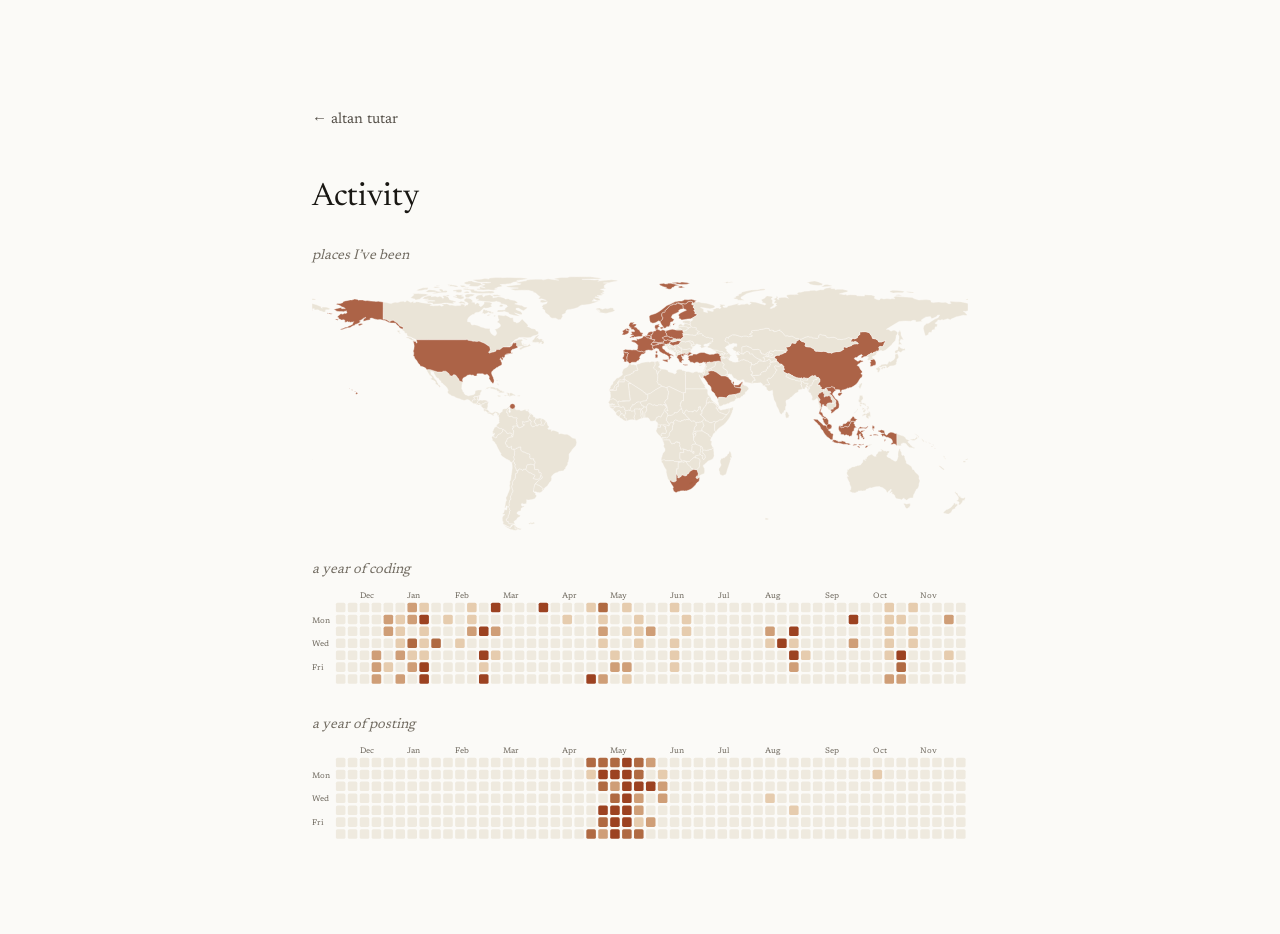
==== commit d9b3c602: "Activity refresh" ====
--- a/activity.html
+++ b/activity.html
@@ -29,14 +29,14 @@
     <div class="group">
       <h2>a year of coding</h2>
       <!-- WIDGET:github -->
-<div class="heatmap"><svg viewBox="0 0 825 121" role="img" aria-label="A year of GitHub contributions"><text x="60" y="10">Dec</text><text x="120" y="10">Jan</text><text x="180" y="10">Feb</text><text x="240" y="10">Mar</text><text x="315" y="10">Apr</text><text x="375" y="10">May</text><text x="450" y="10">Jun</text><text x="510" y="10">Jul</text><text x="570" y="10">Aug</text><text x="645" y="10">Sep</text><text x="705" y="10">Oct</text><text x="765" y="10">Nov</text><text x="0" y="41">Mon</text><text x="0" y="71">Wed</text><text x="0" y="101">Fri</text><rect x="30" y="16" width="12" height="12" rx="2" fill="#efeadf"><title>2025-11-23: 0</title></rect><rect x="30" y="31" width="12" height="12" rx="2" fill="#efeadf"><title>2025-11-24: 0</title></rect><rect x="30" y="46" width="12" height="12" rx="2" fill="#efeadf"><title>2025-11-25: 0</title></rect><rect x="30" y="61" width="12" height="12" rx="2" fill="#efeadf"><title>2025-11-26: 0</title></rect><rect x="30" y="76" width="12" height="12" rx="2" fill="#efeadf"><title>2025-11-27: 0</title></rect><rect x="30" y="91" width="12" height="12" rx="2" fill="#efeadf"><title>2025-11-28: 0</title></rect><rect x="30" y="106" width="12" height="12" rx="2" fill="#efeadf"><title>2025-11-29: 0</title></rect><rect x="45" y="16" width="12" height="12" rx="2" fill="#efeadf"><title>2025-11-30: 0</title></rect><rect x="45" y="31" width="12" height="12" rx="2" fill="#efeadf"><title>2025-12-01: 0</title></rect><rect x="45" y="46" width="12" height="12" rx="2" fill="#efeadf"><title>2025-12-02: 0</title></rect><rect x="45" y="61" width="12" height="12" rx="2" fill="#efeadf"><title>2025-12-03: 0</title></rect><rect x="45" y="76" width="12" height="12" rx="2" fill="#efeadf"><title>2025-12-04: 0</title></rect><rect x="45" y="91" width="12" height="12" rx="2" fill="#efeadf"><title>2025-12-05: 0</title></rect><rect x="45" y="106" width="12" height="12" rx="2" fill="#efeadf"><title>2025-12-06: 0</title></rect><rect x="60" y="16" width="12" height="12" rx="2" fill="#efeadf"><title>2025-12-07: 0</title></rect><rect x="60" y="31" width="12" height="12" rx="2" fill="#efeadf"><title>2025-12-08: 0</title></rect><rect x="60" y="46" width="12" height="12" rx="2" fill="#efeadf"><title>2025-12-09: 0</title></rect><rect x="60" y="61" width="12" height="12" rx="2" fill="#efeadf"><title>2025-12-10: 0</title></rect><rect x="60" y="76" width="12" height="12" rx="2" fill="#efeadf"><title>2025-12-11: 0</title></rect><rect x="60" y="91" width="12" height="12" rx="2" fill="#efeadf"><title>2025-12-12: 0</title></rect><rect x="60" y="106" width="12" height="12" rx="2" fill="#efeadf"><title>2025-12-13: 0</title></rect><rect x="75" y="16" width="12" height="12" rx="2" fill="#efeadf"><title>2025-12-14: 0</title></rect><rect x="75" y="31" width="12" height="12" rx="2" fill="#efeadf"><title>2025-12-15: 0</title></rect><rect x="75" y="46" width="12" height="12" rx="2" fill="#efeadf"><title>2025-12-16: 0</title></rect><rect x="75" y="61" width="12" height="12" rx="2" fill="#efeadf"><title>2025-12-17: 0</title></rect><rect x="75" y="76" width="12" height="12" rx="2" fill="#cf9e77"><title>2025-12-18: 3</title></rect><rect x="75" y="91" width="12" height="12" rx="2" fill="#cf9e77"><title>2025-12-19: 3</title></rect><rect x="75" y="106" width="12" height="12" rx="2" fill="#cf9e77"><title>2025-12-20: 5</title></rect><rect x="90" y="16" width="12" height="12" rx="2" fill="#efeadf"><title>2025-12-21: 0</title></rect><rect x="90" y="31" width="12" height="12" rx="2" fill="#cf9e77"><title>2025-12-22: 3</title></rect><rect x="90" y="46" width="12" height="12" rx="2" fill="#cf9e77"><title>2025-12-23: 3</title></rect><rect x="90" y="61" width="12" height="12" rx="2" fill="#efeadf"><title>2025-12-24: 0</title></rect><rect x="90" y="76" width="12" height="12" rx="2" fill="#efeadf"><title>2025-12-25: 0</title></rect><rect x="90" y="91" width="12" height="12" rx="2" fill="#e6ccae"><title>2025-12-26: 1</title></rect><rect x="90" y="106" width="12" height="12" rx="2" fill="#efeadf"><title>2025-12-27: 0</title></rect><rect x="105" y="16" width="12" height="12" rx="2" fill="#efeadf"><title>2025-12-28: 0</title></rect><rect x="105" y="31" width="12" height="12" rx="2" fill="#e6ccae"><title>2025-12-29: 1</title></rect><rect x="105" y="46" width="12" height="12" rx="2" fill="#e6ccae"><title>2025-12-30: 1</title></rect><rect x="105" y="61" width="12" height="12" rx="2" fill="#e6ccae"><title>2025-12-31: 1</title></rect><rect x="105" y="76" width="12" height="12" rx="2" fill="#cf9e77"><title>2026-01-01: 3</title></rect><rect x="105" y="91" width="12" height="12" rx="2" fill="#efeadf"><title>2026-01-02: 0</title></rect><rect x="105" y="106" width="12" height="12" rx="2" fill="#cf9e77"><title>2026-01-03: 3</title></rect><rect x="120" y="16" width="12" height="12" rx="2" fill="#cf9e77"><title>2026-01-04: 3</title></rect><rect x="120" y="31" width="12" height="12" rx="2" fill="#cf9e77"><title>2026-01-05: 3</title></rect><rect x="120" y="46" width="12" height="12" rx="2" fill="#efeadf"><title>2026-01-06: 0</title></rect><rect x="120" y="61" width="12" height="12" rx="2" fill="#b06a42"><title>2026-01-07: 6</title></rect><rect x="120" y="76" width="12" height="12" rx="2" fill="#e6ccae"><title>2026-01-08: 1</title></rect><rect x="120" y="91" width="12" height="12" rx="2" fill="#cf9e77"><title>2026-01-09: 3</title></rect><rect x="120" y="106" width="12" height="12" rx="2" fill="#efeadf"><title>2026-01-10: 0</title></rect><rect x="135" y="16" width="12" height="12" rx="2" fill="#e6ccae"><title>2026-01-11: 1</title></rect><rect x="135" y="31" width="12" height="12" rx="2" fill="#9c4221"><title>2026-01-12: 12</title></rect><rect x="135" y="46" width="12" height="12" rx="2" fill="#e6ccae"><title>2026-01-13: 2</title></rect><rect x="135" y="61" width="12" height="12" rx="2" fill="#e6ccae"><title>2026-01-14: 1</title></rect><rect x="135" y="76" width="12" height="12" rx="2" fill="#e6ccae"><title>2026-01-15: 1</title></rect><rect x="135" y="91" width="12" height="12" rx="2" fill="#9c4221"><title>2026-01-16: 17</title></rect><rect x="135" y="106" width="12" height="12" rx="2" fill="#9c4221"><title>2026-01-17: 18</title></rect><rect x="150" y="16" width="12" height="12" rx="2" fill="#efeadf"><title>2026-01-18: 0</title></rect><rect x="150" y="31" width="12" height="12" rx="2" fill="#efeadf"><title>2026-01-19: 0</title></rect><rect x="150" y="46" width="12" height="12" rx="2" fill="#efeadf"><title>2026-01-20: 0</title></rect><rect x="150" y="61" width="12" height="12" rx="2" fill="#b06a42"><title>2026-01-21: 9</title></rect><rect x="150" y="76" width="12" height="12" rx="2" fill="#efeadf"><title>2026-01-22: 0</title></rect><rect x="150" y="91" width="12" height="12" rx="2" fill="#efeadf"><title>2026-01-23: 0</title></rect><rect x="150" y="106" width="12" height="12" rx="2" fill="#efeadf"><title>2026-01-24: 0</title></rect><rect x="165" y="16" width="12" height="12" rx="2" fill="#efeadf"><title>2026-01-25: 0</title></rect><rect x="165" y="31" width="12" height="12" rx="2" fill="#e6ccae"><title>2026-01-26: 1</title></rect><rect x="165" y="46" width="12" height="12" rx="2" fill="#efeadf"><title>2026-01-27: 0</title></rect><rect x="165" y="61" width="12" height="12" rx="2" fill="#efeadf"><title>2026-01-28: 0</title></rect><rect x="165" y="76" width="12" height="12" rx="2" fill="#efeadf"><title>2026-01-29: 0</title></rect><rect x="165" y="91" width="12" height="12" rx="2" fill="#efeadf"><title>2026-01-30: 0</title></rect><rect x="165" y="106" width="12" height="12" rx="2" fill="#efeadf"><title>2026-01-31: 0</title></rect><rect x="180" y="16" width="12" height="12" rx="2" fill="#efeadf"><title>2026-02-01: 0</title></rect><rect x="180" y="31" width="12" height="12" rx="2" fill="#efeadf"><title>2026-02-02: 0</title></rect><rect x="180" y="46" width="12" height="12" rx="2" fill="#efeadf"><title>2026-02-03: 0</title></rect><rect x="180" y="61" width="12" height="12" rx="2" fill="#e6ccae"><title>2026-02-04: 2</title></rect><rect x="180" y="76" width="12" height="12" rx="2" fill="#efeadf"><title>2026-02-05: 0</title></rect><rect x="180" y="91" width="12" height="12" rx="2" fill="#efeadf"><title>2026-02-06: 0</title></rect><rect x="180" y="106" width="12" height="12" rx="2" fill="#efeadf"><title>2026-02-07: 0</title></rect><rect x="195" y="16" width="12" height="12" rx="2" fill="#e6ccae"><title>2026-02-08: 1</title></rect><rect x="195" y="31" width="12" height="12" rx="2" fill="#e6ccae"><title>2026-02-09: 2</title></rect><rect x="195" y="46" width="12" height="12" rx="2" fill="#cf9e77"><title>2026-02-10: 3</title></rect><rect x="195" y="61" width="12" height="12" rx="2" fill="#efeadf"><title>2026-02-11: 0</title></rect><rect x="195" y="76" width="12" height="12" rx="2" fill="#efeadf"><title>2026-02-12: 0</title></rect><rect x="195" y="91" width="12" height="12" rx="2" fill="#efeadf"><title>2026-02-13: 0</title></rect><rect x="195" y="106" width="12" height="12" rx="2" fill="#efeadf"><title>2026-02-14: 0</title></rect><rect x="210" y="16" width="12" height="12" rx="2" fill="#efeadf"><title>2026-02-15: 0</title></rect><rect x="210" y="31" width="12" height="12" rx="2" fill="#efeadf"><title>2026-02-16: 0</title></rect><rect x="210" y="46" width="12" height="12" rx="2" fill="#9c4221"><title>2026-02-17: 23</title></rect><rect x="210" y="61" width="12" height="12" rx="2" fill="#efeadf"><title>2026-02-18: 0</title></rect><rect x="210" y="76" width="12" height="12" rx="2" fill="#9c4221"><title>2026-02-19: 12</title></rect><rect x="210" y="91" width="12" height="12" rx="2" fill="#e6ccae"><title>2026-02-20: 2</title></rect><rect x="210" y="106" width="12" height="12" rx="2" fill="#9c4221"><title>2026-02-21: 12</title></rect><rect x="225" y="16" width="12" height="12" rx="2" fill="#9c4221"><title>2026-02-22: 10</title></rect><rect x="225" y="31" width="12" height="12" rx="2" fill="#efeadf"><title>2026-02-23: 0</title></rect><rect x="225" y="46" width="12" height="12" rx="2" fill="#cf9e77"><title>2026-02-24: 4</title></rect><rect x="225" y="61" width="12" height="12" rx="2" fill="#efeadf"><title>2026-02-25: 0</title></rect><rect x="225" y="76" width="12" height="12" rx="2" fill="#e6ccae"><title>2026-02-26: 1</title></rect><rect x="225" y="91" width="12" height="12" rx="2" fill="#efeadf"><title>2026-02-27: 0</title></rect><rect x="225" y="106" width="12" height="12" rx="2" fill="#efeadf"><title>2026-02-28: 0</title></rect><rect x="240" y="16" width="12" height="12" rx="2" fill="#efeadf"><title>2026-03-01: 0</title></rect><rect x="240" y="31" width="12" height="12" rx="2" fill="#efeadf"><title>2026-03-02: 0</title></rect><rect x="240" y="46" width="12" height="12" rx="2" fill="#efeadf"><title>2026-03-03: 0</title></rect><rect x="240" y="61" width="12" height="12" rx="2" fill="#efeadf"><title>2026-03-04: 0</title></rect><rect x="240" y="76" width="12" height="12" rx="2" fill="#efeadf"><title>2026-03-05: 0</title></rect><rect x="240" y="91" width="12" height="12" rx="2" fill="#efeadf"><title>2026-03-06: 0</title></rect><rect x="240" y="106" width="12" height="12" rx="2" fill="#efeadf"><title>2026-03-07: 0</title></rect><rect x="255" y="16" width="12" height="12" rx="2" fill="#efeadf"><title>2026-03-08: 0</title></rect><rect x="255" y="31" width="12" height="12" rx="2" fill="#efeadf"><title>2026-03-09: 0</title></rect><rect x="255" y="46" width="12" height="12" rx="2" fill="#efeadf"><title>2026-03-10: 0</title></rect><rect x="255" y="61" width="12" height="12" rx="2" fill="#efeadf"><title>2026-03-11: 0</title></rect><rect x="255" y="76" width="12" height="12" rx="2" fill="#efeadf"><title>2026-03-12: 0</title></rect><rect x="255" y="91" width="12" height="12" rx="2" fill="#efeadf"><title>2026-03-13: 0</title></rect><rect x="255" y="106" width="12" height="12" rx="2" fill="#efeadf"><title>2026-03-14: 0</title></rect><rect x="270" y="16" width="12" height="12" rx="2" fill="#efeadf"><title>2026-03-15: 0</title></rect><rect x="270" y="31" width="12" height="12" rx="2" fill="#efeadf"><title>2026-03-16: 0</title></rect><rect x="270" y="46" width="12" height="12" rx="2" fill="#efeadf"><title>2026-03-17: 0</title></rect><rect x="270" y="61" width="12" height="12" rx="2" fill="#efeadf"><title>2026-03-18: 0</title></rect><rect x="270" y="76" width="12" height="12" rx="2" fill="#efeadf"><title>2026-03-19: 0</title></rect><rect x="270" y="91" width="12" height="12" rx="2" fill="#efeadf"><title>2026-03-20: 0</title></rect><rect x="270" y="106" width="12" height="12" rx="2" fill="#efeadf"><title>2026-03-21: 0</title></rect><rect x="285" y="16" width="12" height="12" rx="2" fill="#9c4221"><title>2026-03-22: 16</title></rect><rect x="285" y="31" width="12" height="12" rx="2" fill="#efeadf"><title>2026-03-23: 0</title></rect><rect x="285" y="46" width="12" height="12" rx="2" fill="#efeadf"><title>2026-03-24: 0</title></rect><rect x="285" y="61" width="12" height="12" rx="2" fill="#efeadf"><title>2026-03-25: 0</title></rect><rect x="285" y="76" width="12" height="12" rx="2" fill="#efeadf"><title>2026-03-26: 0</title></rect><rect x="285" y="91" width="12" height="12" rx="2" fill="#efeadf"><title>2026-03-27: 0</title></rect><rect x="285" y="106" width="12" height="12" rx="2" fill="#efeadf"><title>2026-03-28: 0</title></rect><rect x="300" y="16" width="12" height="12" rx="2" fill="#efeadf"><title>2026-03-29: 0</title></rect><rect x="300" y="31" width="12" height="12" rx="2" fill="#efeadf"><title>2026-03-30: 0</title></rect><rect x="300" y="46" width="12" height="12" rx="2" fill="#efeadf"><title>2026-03-31: 0</title></rect><rect x="300" y="61" width="12" height="12" rx="2" fill="#efeadf"><title>2026-04-01: 0</title></rect><rect x="300" y="76" width="12" height="12" rx="2" fill="#efeadf"><title>2026-04-02: 0</title></rect><rect x="300" y="91" width="12" height="12" rx="2" fill="#efeadf"><title>2026-04-03: 0</title></rect><rect x="300" y="106" width="12" height="12" rx="2" fill="#efeadf"><title>2026-04-04: 0</title></rect><rect x="315" y="16" width="12" height="12" rx="2" fill="#efeadf"><title>2026-04-05: 0</title></rect><rect x="315" y="31" width="12" height="12" rx="2" fill="#e6ccae"><title>2026-04-06: 2</title></rect><rect x="315" y="46" width="12" height="12" rx="2" fill="#efeadf"><title>2026-04-07: 0</title></rect><rect x="315" y="61" width="12" height="12" rx="2" fill="#efeadf"><title>2026-04-08: 0</title></rect><rect x="315" y="76" width="12" height="12" rx="2" fill="#efeadf"><title>2026-04-09: 0</title></rect><rect x="315" y="91" width="12" height="12" rx="2" fill="#efeadf"><title>2026-04-10: 0</title></rect><rect x="315" y="106" width="12" height="12" rx="2" fill="#efeadf"><title>2026-04-11: 0</title></rect><rect x="330" y="16" width="12" height="12" rx="2" fill="#efeadf"><title>2026-04-12: 0</title></rect><rect x="330" y="31" width="12" height="12" rx="2" fill="#efeadf"><title>2026-04-13: 0</title></rect><rect x="330" y="46" width="12" height="12" rx="2" fill="#efeadf"><title>2026-04-14: 0</title></rect><rect x="330" y="61" width="12" height="12" rx="2" fill="#efeadf"><title>2026-04-15: 0</title></rect><rect x="330" y="76" width="12" height="12" rx="2" fill="#efeadf"><title>2026-04-16: 0</title></rect><rect x="330" y="91" width="12" height="12" rx="2" fill="#efeadf"><title>2026-04-17: 0</title></rect><rect x="330" y="106" width="12" height="12" rx="2" fill="#efeadf"><title>2026-04-18: 0</title></rect><rect x="345" y="16" width="12" height="12" rx="2" fill="#e6ccae"><title>2026-04-19: 2</title></rect><rect x="345" y="31" width="12" height="12" rx="2" fill="#efeadf"><title>2026-04-20: 0</title></rect><rect x="345" y="46" width="12" height="12" rx="2" fill="#efeadf"><title>2026-04-21: 0</title></rect><rect x="345" y="61" width="12" height="12" rx="2" fill="#efeadf"><title>2026-04-22: 0</title></rect><rect x="345" y="76" width="12" height="12" rx="2" fill="#efeadf"><title>2026-04-23: 0</title></rect><rect x="345" y="91" width="12" height="12" rx="2" fill="#efeadf"><title>2026-04-24: 0</title></rect><rect x="345" y="106" width="12" height="12" rx="2" fill="#9c4221"><title>2026-04-25: 13</title></rect><rect x="360" y="16" width="12" height="12" rx="2" fill="#b06a42"><title>2026-04-26: 9</title></rect><rect x="360" y="31" width="12" height="12" rx="2" fill="#e6ccae"><title>2026-04-27: 2</title></rect><rect x="360" y="46" width="12" height="12" rx="2" fill="#cf9e77"><title>2026-04-28: 4</title></rect><rect x="360" y="61" width="12" height="12" rx="2" fill="#e6ccae"><title>2026-04-29: 1</title></rect><rect x="360" y="76" width="12" height="12" rx="2" fill="#efeadf"><title>2026-04-30: 0</title></rect><rect x="360" y="91" width="12" height="12" rx="2" fill="#efeadf"><title>2026-05-01: 0</title></rect><rect x="360" y="106" width="12" height="12" rx="2" fill="#cf9e77"><title>2026-05-02: 4</title></rect><rect x="375" y="16" width="12" height="12" rx="2" fill="#efeadf"><title>2026-05-03: 0</title></rect><rect x="375" y="31" width="12" height="12" rx="2" fill="#efeadf"><title>2026-05-04: 0</title></rect><rect x="375" y="46" width="12" height="12" rx="2" fill="#efeadf"><title>2026-05-05: 0</title></rect><rect x="375" y="61" width="12" height="12" rx="2" fill="#efeadf"><title>2026-05-06: 0</title></rect><rect x="375" y="76" width="12" height="12" rx="2" fill="#e6ccae"><title>2026-05-07: 2</title></rect><rect x="375" y="91" width="12" height="12" rx="2" fill="#cf9e77"><title>2026-05-08: 4</title></rect><rect x="375" y="106" width="12" height="12" rx="2" fill="#efeadf"><title>2026-05-09: 0</title></rect><rect x="390" y="16" width="12" height="12" rx="2" fill="#e6ccae"><title>2026-05-10: 1</title></rect><rect x="390" y="31" width="12" height="12" rx="2" fill="#efeadf"><title>2026-05-11: 0</title></rect><rect x="390" y="46" width="12" height="12" rx="2" fill="#e6ccae"><title>2026-05-12: 1</title></rect><rect x="390" y="61" width="12" height="12" rx="2" fill="#efeadf"><title>2026-05-13: 0</title></rect><rect x="390" y="76" width="12" height="12" rx="2" fill="#efeadf"><title>2026-05-14: 0</title></rect><rect x="390" y="91" width="12" height="12" rx="2" fill="#cf9e77"><title>2026-05-15: 4</title></rect><rect x="390" y="106" width="12" height="12" rx="2" fill="#e6ccae"><title>2026-05-16: 1</title></rect><rect x="405" y="16" width="12" height="12" rx="2" fill="#efeadf"><title>2026-05-17: 0</title></rect><rect x="405" y="31" width="12" height="12" rx="2" fill="#e6ccae"><title>2026-05-18: 1</title></rect><rect x="405" y="46" width="12" height="12" rx="2" fill="#e6ccae"><title>2026-05-19: 1</title></rect><rect x="405" y="61" width="12" height="12" rx="2" fill="#e6ccae"><title>2026-05-20: 1</title></rect><rect x="405" y="76" width="12" height="12" rx="2" fill="#efeadf"><title>2026-05-21: 0</title></rect><rect x="405" y="91" width="12" height="12" rx="2" fill="#efeadf"><title>2026-05-22: 0</title></rect><rect x="405" y="106" width="12" height="12" rx="2" fill="#efeadf"><title>2026-05-23: 0</title></rect><rect x="420" y="16" width="12" height="12" rx="2" fill="#efeadf"><title>2026-05-24: 0</title></rect><rect x="420" y="31" width="12" height="12" rx="2" fill="#efeadf"><title>2026-05-25: 0</title></rect><rect x="420" y="46" width="12" height="12" rx="2" fill="#cf9e77"><title>2026-05-26: 5</title></rect><rect x="420" y="61" width="12" height="12" rx="2" fill="#efeadf"><title>2026-05-27: 0</title></rect><rect x="420" y="76" width="12" height="12" rx="2" fill="#efeadf"><title>2026-05-28: 0</title></rect><rect x="420" y="91" width="12" height="12" rx="2" fill="#efeadf"><title>2026-05-29: 0</title></rect><rect x="420" y="106" width="12" height="12" rx="2" fill="#efeadf"><title>2026-05-30: 0</title></rect><rect x="435" y="16" width="12" height="12" rx="2" fill="#efeadf"><title>2026-05-31: 0</title></rect><rect x="435" y="31" width="12" height="12" rx="2" fill="#efeadf"><title>2026-06-01: 0</title></rect><rect x="435" y="46" width="12" height="12" rx="2" fill="#efeadf"><title>2026-06-02: 0</title></rect><rect x="435" y="61" width="12" height="12" rx="2" fill="#efeadf"><title>2026-06-03: 0</title></rect><rect x="435" y="76" width="12" height="12" rx="2" fill="#efeadf"><title>2026-06-04: 0</title></rect><rect x="435" y="91" width="12" height="12" rx="2" fill="#efeadf"><title>2026-06-05: 0</title></rect><rect x="435" y="106" width="12" height="12" rx="2" fill="#efeadf"><title>2026-06-06: 0</title></rect><rect x="450" y="16" width="12" height="12" rx="2" fill="#e6ccae"><title>2026-06-07: 1</title></rect><rect x="450" y="31" width="12" height="12" rx="2" fill="#efeadf"><title>2026-06-08: 0</title></rect><rect x="450" y="46" width="12" height="12" rx="2" fill="#efeadf"><title>2026-06-09: 0</title></rect><rect x="450" y="61" width="12" height="12" rx="2" fill="#e6ccae"><title>2026-06-10: 1</title></rect><rect x="450" y="76" width="12" height="12" rx="2" fill="#e6ccae"><title>2026-06-11: 1</title></rect><rect x="450" y="91" width="12" height="12" rx="2" fill="#e6ccae"><title>2026-06-12: 1</title></rect><rect x="450" y="106" width="12" height="12" rx="2" fill="#efeadf"><title>2026-06-13: 0</title></rect><rect x="465" y="16" width="12" height="12" rx="2" fill="#efeadf"><title>2026-06-14: 0</title></rect><rect x="465" y="31" width="12" height="12" rx="2" fill="#e6ccae"><title>2026-06-15: 1</title></rect><rect x="465" y="46" width="12" height="12" rx="2" fill="#e6ccae"><title>2026-06-16: 1</title></rect><rect x="465" y="61" width="12" height="12" rx="2" fill="#efeadf"><title>2026-06-17: 0</title></rect><rect x="465" y="76" width="12" height="12" rx="2" fill="#efeadf"><title>2026-06-18: 0</title></rect><rect x="465" y="91" width="12" height="12" rx="2" fill="#efeadf"><title>2026-06-19: 0</title></rect><rect x="465" y="106" width="12" height="12" rx="2" fill="#efeadf"><title>2026-06-20: 0</title></rect><rect x="480" y="16" width="12" height="12" rx="2" fill="#efeadf"><title>2026-06-21: 0</title></rect><rect x="480" y="31" width="12" height="12" rx="2" fill="#efeadf"><title>2026-06-22: 0</title></rect><rect x="480" y="46" width="12" height="12" rx="2" fill="#efeadf"><title>2026-06-23: 0</title></rect><rect x="480" y="61" width="12" height="12" rx="2" fill="#efeadf"><title>2026-06-24: 0</title></rect><rect x="480" y="76" width="12" height="12" rx="2" fill="#efeadf"><title>2026-06-25: 0</title></rect><rect x="480" y="91" width="12" height="12" rx="2" fill="#efeadf"><title>2026-06-26: 0</title></rect><rect x="480" y="106" width="12" height="12" rx="2" fill="#efeadf"><title>2026-06-27: 0</title></rect><rect x="495" y="16" width="12" height="12" rx="2" fill="#efeadf"><title>2026-06-28: 0</title></rect><rect x="495" y="31" width="12" height="12" rx="2" fill="#efeadf"><title>2026-06-29: 0</title></rect><rect x="495" y="46" width="12" height="12" rx="2" fill="#efeadf"><title>2026-06-30: 0</title></rect><rect x="495" y="61" width="12" height="12" rx="2" fill="#efeadf"><title>2026-07-01: 0</title></rect><rect x="495" y="76" width="12" height="12" rx="2" fill="#efeadf"><title>2026-07-02: 0</title></rect><rect x="495" y="91" width="12" height="12" rx="2" fill="#efeadf"><title>2026-07-03: 0</title></rect><rect x="495" y="106" width="12" height="12" rx="2" fill="#efeadf"><title>2026-07-04: 0</title></rect><rect x="510" y="16" width="12" height="12" rx="2" fill="#efeadf"><title>2026-07-05: 0</title></rect><rect x="510" y="31" width="12" height="12" rx="2" fill="#efeadf"><title>2026-07-06: 0</title></rect><rect x="510" y="46" width="12" height="12" rx="2" fill="#efeadf"><title>2026-07-07: 0</title></rect><rect x="510" y="61" width="12" height="12" rx="2" fill="#efeadf"><title>2026-07-08: 0</title></rect><rect x="510" y="76" width="12" height="12" rx="2" fill="#efeadf"><title>2026-07-09: 0</title></rect><rect x="510" y="91" width="12" height="12" rx="2" fill="#efeadf"><title>2026-07-10: 0</title></rect><rect x="510" y="106" width="12" height="12" rx="2" fill="#efeadf"><title>2026-07-11: 0</title></rect><rect x="525" y="16" width="12" height="12" rx="2" fill="#efeadf"><title>2026-07-12: 0</title></rect><rect x="525" y="31" width="12" height="12" rx="2" fill="#efeadf"><title>2026-07-13: 0</title></rect><rect x="525" y="46" width="12" height="12" rx="2" fill="#efeadf"><title>2026-07-14: 0</title></rect><rect x="525" y="61" width="12" height="12" rx="2" fill="#efeadf"><title>2026-07-15: 0</title></rect><rect x="525" y="76" width="12" height="12" rx="2" fill="#efeadf"><title>2026-07-16: 0</title></rect><rect x="525" y="91" width="12" height="12" rx="2" fill="#efeadf"><title>2026-07-17: 0</title></rect><rect x="525" y="106" width="12" height="12" rx="2" fill="#efeadf"><title>2026-07-18: 0</title></rect><rect x="540" y="16" width="12" height="12" rx="2" fill="#efeadf"><title>2026-07-19: 0</title></rect><rect x="540" y="31" width="12" height="12" rx="2" fill="#efeadf"><title>2026-07-20: 0</title></rect><rect x="540" y="46" width="12" height="12" rx="2" fill="#efeadf"><title>2026-07-21: 0</title></rect><rect x="540" y="61" width="12" height="12" rx="2" fill="#efeadf"><title>2026-07-22: 0</title></rect><rect x="540" y="76" width="12" height="12" rx="2" fill="#efeadf"><title>2026-07-23: 0</title></rect><rect x="540" y="91" width="12" height="12" rx="2" fill="#efeadf"><title>2026-07-24: 0</title></rect><rect x="540" y="106" width="12" height="12" rx="2" fill="#efeadf"><title>2026-07-25: 0</title></rect><rect x="555" y="16" width="12" height="12" rx="2" fill="#efeadf"><title>2026-07-26: 0</title></rect><rect x="555" y="31" width="12" height="12" rx="2" fill="#efeadf"><title>2026-07-27: 0</title></rect><rect x="555" y="46" width="12" height="12" rx="2" fill="#efeadf"><title>2026-07-28: 0</title></rect><rect x="555" y="61" width="12" height="12" rx="2" fill="#efeadf"><title>2026-07-29: 0</title></rect><rect x="555" y="76" width="12" height="12" rx="2" fill="#efeadf"><title>2026-07-30: 0</title></rect><rect x="555" y="91" width="12" height="12" rx="2" fill="#efeadf"><title>2026-07-31: 0</title></rect><rect x="555" y="106" width="12" height="12" rx="2" fill="#efeadf"><title>2026-08-01: 0</title></rect><rect x="570" y="16" width="12" height="12" rx="2" fill="#efeadf"><title>2026-08-02: 0</title></rect><rect x="570" y="31" width="12" height="12" rx="2" fill="#efeadf"><title>2026-08-03: 0</title></rect><rect x="570" y="46" width="12" height="12" rx="2" fill="#cf9e77"><title>2026-08-04: 3</title></rect><rect x="570" y="61" width="12" height="12" rx="2" fill="#e6ccae"><title>2026-08-05: 1</title></rect><rect x="570" y="76" width="12" height="12" rx="2" fill="#efeadf"><title>2026-08-06: 0</title></rect><rect x="570" y="91" width="12" height="12" rx="2" fill="#efeadf"><title>2026-08-07: 0</title></rect><rect x="570" y="106" width="12" height="12" rx="2" fill="#efeadf"><title>2026-08-08: 0</title></rect><rect x="585" y="16" width="12" height="12" rx="2" fill="#efeadf"><title>2026-08-09: 0</title></rect><rect x="585" y="31" width="12" height="12" rx="2" fill="#efeadf"><title>2026-08-10: 0</title></rect><rect x="585" y="46" width="12" height="12" rx="2" fill="#efeadf"><title>2026-08-11: 0</title></rect><rect x="585" y="61" width="12" height="12" rx="2" fill="#9c4221"><title>2026-08-12: 10</title></rect><rect x="585" y="76" width="12" height="12" rx="2" fill="#efeadf"><title>2026-08-13: 0</title></rect><rect x="585" y="91" width="12" height="12" rx="2" fill="#efeadf"><title>2026-08-14: 0</title></rect><rect x="585" y="106" width="12" height="12" rx="2" fill="#efeadf"><title>2026-08-15: 0</title></rect><rect x="600" y="16" width="12" height="12" rx="2" fill="#efeadf"><title>2026-08-16: 0</title></rect><rect x="600" y="31" width="12" height="12" rx="2" fill="#efeadf"><title>2026-08-17: 0</title></rect><rect x="600" y="46" width="12" height="12" rx="2" fill="#9c4221"><title>2026-08-18: 11</title></rect><rect x="600" y="61" width="12" height="12" rx="2" fill="#e6ccae"><title>2026-08-19: 1</title></rect><rect x="600" y="76" width="12" height="12" rx="2" fill="#9c4221"><title>2026-08-20: 20</title></rect><rect x="600" y="91" width="12" height="12" rx="2" fill="#cf9e77"><title>2026-08-21: 4</title></rect><rect x="600" y="106" width="12" height="12" rx="2" fill="#efeadf"><title>2026-08-22: 0</title></rect><rect x="615" y="16" width="12" height="12" rx="2" fill="#efeadf"><title>2026-08-23: 0</title></rect><rect x="615" y="31" width="12" height="12" rx="2" fill="#efeadf"><title>2026-08-24: 0</title></rect><rect x="615" y="46" width="12" height="12" rx="2" fill="#efeadf"><title>2026-08-25: 0</title></rect><rect x="615" y="61" width="12" height="12" rx="2" fill="#efeadf"><title>2026-08-26: 0</title></rect><rect x="615" y="76" width="12" height="12" rx="2" fill="#e6ccae"><title>2026-08-27: 1</title></rect><rect x="615" y="91" width="12" height="12" rx="2" fill="#efeadf"><title>2026-08-28: 0</title></rect><rect x="615" y="106" width="12" height="12" rx="2" fill="#efeadf"><title>2026-08-29: 0</title></rect><rect x="630" y="16" width="12" height="12" rx="2" fill="#efeadf"><title>2026-08-30: 0</title></rect><rect x="630" y="31" width="12" height="12" rx="2" fill="#efeadf"><title>2026-08-31: 0</title></rect><rect x="630" y="46" width="12" height="12" rx="2" fill="#efeadf"><title>2026-09-01: 0</title></rect><rect x="630" y="61" width="12" height="12" rx="2" fill="#efeadf"><title>2026-09-02: 0</title></rect><rect x="630" y="76" width="12" height="12" rx="2" fill="#efeadf"><title>2026-09-03: 0</title></rect><rect x="630" y="91" width="12" height="12" rx="2" fill="#efeadf"><title>2026-09-04: 0</title></rect><rect x="630" y="106" width="12" height="12" rx="2" fill="#efeadf"><title>2026-09-05: 0</title></rect><rect x="645" y="16" width="12" height="12" rx="2" fill="#efeadf"><title>2026-09-06: 0</title></rect><rect x="645" y="31" width="12" height="12" rx="2" fill="#efeadf"><title>2026-09-07: 0</title></rect><rect x="645" y="46" width="12" height="12" rx="2" fill="#efeadf"><title>2026-09-08: 0</title></rect><rect x="645" y="61" width="12" height="12" rx="2" fill="#efeadf"><title>2026-09-09: 0</title></rect><rect x="645" y="76" width="12" height="12" rx="2" fill="#efeadf"><title>2026-09-10: 0</title></rect><rect x="645" y="91" width="12" height="12" rx="2" fill="#efeadf"><title>2026-09-11: 0</title></rect><rect x="645" y="106" width="12" height="12" rx="2" fill="#efeadf"><title>2026-09-12: 0</title></rect><rect x="660" y="16" width="12" height="12" rx="2" fill="#efeadf"><title>2026-09-13: 0</title></rect><rect x="660" y="31" width="12" height="12" rx="2" fill="#efeadf"><title>2026-09-14: 0</title></rect><rect x="660" y="46" width="12" height="12" rx="2" fill="#efeadf"><title>2026-09-15: 0</title></rect><rect x="660" y="61" width="12" height="12" rx="2" fill="#efeadf"><title>2026-09-16: 0</title></rect><rect x="660" y="76" width="12" height="12" rx="2" fill="#efeadf"><title>2026-09-17: 0</title></rect><rect x="660" y="91" width="12" height="12" rx="2" fill="#efeadf"><title>2026-09-18: 0</title></rect><rect x="660" y="106" width="12" height="12" rx="2" fill="#efeadf"><title>2026-09-19: 0</title></rect><rect x="675" y="16" width="12" height="12" rx="2" fill="#efeadf"><title>2026-09-20: 0</title></rect><rect x="675" y="31" width="12" height="12" rx="2" fill="#9c4221"><title>2026-09-21: 15</title></rect><rect x="675" y="46" width="12" height="12" rx="2" fill="#efeadf"><title>2026-09-22: 0</title></rect><rect x="675" y="61" width="12" height="12" rx="2" fill="#cf9e77"><title>2026-09-23: 5</title></rect><rect x="675" y="76" width="12" height="12" rx="2" fill="#efeadf"><title>2026-09-24: 0</title></rect><rect x="675" y="91" width="12" height="12" rx="2" fill="#efeadf"><title>2026-09-25: 0</title></rect><rect x="675" y="106" width="12" height="12" rx="2" fill="#efeadf"><title>2026-09-26: 0</title></rect><rect x="690" y="16" width="12" height="12" rx="2" fill="#efeadf"><title>2026-09-27: 0</title></rect><rect x="690" y="31" width="12" height="12" rx="2" fill="#efeadf"><title>2026-09-28: 0</title></rect><rect x="690" y="46" width="12" height="12" rx="2" fill="#efeadf"><title>2026-09-29: 0</title></rect><rect x="690" y="61" width="12" height="12" rx="2" fill="#efeadf"><title>2026-09-30: 0</title></rect><rect x="690" y="76" width="12" height="12" rx="2" fill="#efeadf"><title>2026-10-01: 0</title></rect><rect x="690" y="91" width="12" height="12" rx="2" fill="#efeadf"><title>2026-10-02: 0</title></rect><rect x="690" y="106" width="12" height="12" rx="2" fill="#efeadf"><title>2026-10-03: 0</title></rect><rect x="705" y="16" width="12" height="12" rx="2" fill="#efeadf"><title>2026-10-04: 0</title></rect><rect x="705" y="31" width="12" height="12" rx="2" fill="#efeadf"><title>2026-10-05: 0</title></rect><rect x="705" y="46" width="12" height="12" rx="2" fill="#efeadf"><title>2026-10-06: 0</title></rect><rect x="705" y="61" width="12" height="12" rx="2" fill="#efeadf"><title>2026-10-07: 0</title></rect><rect x="705" y="76" width="12" height="12" rx="2" fill="#efeadf"><title>2026-10-08: 0</title></rect><rect x="705" y="91" width="12" height="12" rx="2" fill="#efeadf"><title>2026-10-09: 0</title></rect><rect x="705" y="106" width="12" height="12" rx="2" fill="#efeadf"><title>2026-10-10: 0</title></rect><rect x="720" y="16" width="12" height="12" rx="2" fill="#e6ccae"><title>2026-10-11: 2</title></rect><rect x="720" y="31" width="12" height="12" rx="2" fill="#e6ccae"><title>2026-10-12: 1</title></rect><rect x="720" y="46" width="12" height="12" rx="2" fill="#e6ccae"><title>2026-10-13: 1</title></rect><rect x="720" y="61" width="12" height="12" rx="2" fill="#e6ccae"><title>2026-10-14: 2</title></rect><rect x="720" y="76" width="12" height="12" rx="2" fill="#e6ccae"><title>2026-10-15: 1</title></rect><rect x="720" y="91" width="12" height="12" rx="2" fill="#efeadf"><title>2026-10-16: 0</title></rect><rect x="720" y="106" width="12" height="12" rx="2" fill="#cf9e77"><title>2026-10-17: 4</title></rect><rect x="735" y="16" width="12" height="12" rx="2" fill="#efeadf"><title>2026-10-18: 0</title></rect><rect x="735" y="31" width="12" height="12" rx="2" fill="#e6ccae"><title>2026-10-19: 2</title></rect><rect x="735" y="46" width="12" height="12" rx="2" fill="#efeadf"><title>2026-10-20: 0</title></rect><rect x="735" y="61" width="12" height="12" rx="2" fill="#efeadf"><title>2026-10-21: 0</title></rect><rect x="735" y="76" width="12" height="12" rx="2" fill="#9c4221"><title>2026-10-22: 11</title></rect><rect x="735" y="91" width="12" height="12" rx="2" fill="#b06a42"><title>2026-10-23: 9</title></rect><rect x="735" y="106" width="12" height="12" rx="2" fill="#cf9e77"><title>2026-10-24: 5</title></rect><rect x="750" y="16" width="12" height="12" rx="2" fill="#e6ccae"><title>2026-10-25: 1</title></rect><rect x="750" y="31" width="12" height="12" rx="2" fill="#efeadf"><title>2026-10-26: 0</title></rect><rect x="750" y="46" width="12" height="12" rx="2" fill="#e6ccae"><title>2026-10-27: 2</title></rect><rect x="750" y="61" width="12" height="12" rx="2" fill="#e6ccae"><title>2026-10-28: 2</title></rect><rect x="750" y="76" width="12" height="12" rx="2" fill="#efeadf"><title>2026-10-29: 0</title></rect><rect x="750" y="91" width="12" height="12" rx="2" fill="#efeadf"><title>2026-10-30: 0</title></rect><rect x="750" y="106" width="12" height="12" rx="2" fill="#efeadf"><title>2026-10-31: 0</title></rect><rect x="765" y="16" width="12" height="12" rx="2" fill="#efeadf"><title>2026-11-01: 0</title></rect><rect x="765" y="31" width="12" height="12" rx="2" fill="#efeadf"><title>2026-11-02: 0</title></rect><rect x="765" y="46" width="12" height="12" rx="2" fill="#efeadf"><title>2026-11-03: 0</title></rect><rect x="765" y="61" width="12" height="12" rx="2" fill="#efeadf"><title>2026-11-04: 0</title></rect><rect x="765" y="76" width="12" height="12" rx="2" fill="#efeadf"><title>2026-11-05: 0</title></rect><rect x="765" y="91" width="12" height="12" rx="2" fill="#efeadf"><title>2026-11-06: 0</title></rect><rect x="765" y="106" width="12" height="12" rx="2" fill="#efeadf"><title>2026-11-07: 0</title></rect><rect x="780" y="16" width="12" height="12" rx="2" fill="#efeadf"><title>2026-11-08: 0</title></rect><rect x="780" y="31" width="12" height="12" rx="2" fill="#efeadf"><title>2026-11-09: 0</title></rect><rect x="780" y="46" width="12" height="12" rx="2" fill="#efeadf"><title>2026-11-10: 0</title></rect><rect x="780" y="61" width="12" height="12" rx="2" fill="#efeadf"><title>2026-11-11: 0</title></rect><rect x="780" y="76" width="12" height="12" rx="2" fill="#efeadf"><title>2026-11-12: 0</title></rect><rect x="780" y="91" width="12" height="12" rx="2" fill="#efeadf"><title>2026-11-13: 0</title></rect><rect x="780" y="106" width="12" height="12" rx="2" fill="#efeadf"><title>2026-11-14: 0</title></rect><rect x="795" y="16" width="12" height="12" rx="2" fill="#efeadf"><title>2026-11-15: 0</title></rect><rect x="795" y="31" width="12" height="12" rx="2" fill="#cf9e77"><title>2026-11-16: 4</title></rect><rect x="795" y="46" width="12" height="12" rx="2" fill="#efeadf"><title>2026-11-17: 0</title></rect><rect x="795" y="61" width="12" height="12" rx="2" fill="#efeadf"><title>2026-11-18: 0</title></rect><rect x="795" y="76" width="12" height="12" rx="2" fill="#e6ccae"><title>2026-11-19: 1</title></rect><rect x="795" y="91" width="12" height="12" rx="2" fill="#efeadf"><title>2026-11-20: 0</title></rect><rect x="795" y="106" width="12" height="12" rx="2" fill="#efeadf"><title>2026-11-21: 0</title></rect><rect x="810" y="16" width="12" height="12" rx="2" fill="#efeadf"><title>2026-11-22: 0</title></rect><rect x="810" y="31" width="12" height="12" rx="2" fill="#efeadf"><title>2026-11-23: 0</title></rect><rect x="810" y="46" width="12" height="12" rx="2" fill="#efeadf"><title>2026-11-24: 0</title></rect><rect x="810" y="61" width="12" height="12" rx="2" fill="#efeadf"><title>2026-11-25: 0</title></rect><rect x="810" y="76" width="12" height="12" rx="2" fill="#efeadf"><title>2026-11-26: 0</title></rect><rect x="810" y="91" width="12" height="12" rx="2" fill="#efeadf"><title>2026-11-27: 0</title></rect></svg></div>
+<div class="heatmap"><svg viewBox="0 0 825 121" role="img" aria-label="A year of GitHub contributions"><text x="60" y="10">Dec</text><text x="120" y="10">Jan</text><text x="180" y="10">Feb</text><text x="240" y="10">Mar</text><text x="315" y="10">Apr</text><text x="375" y="10">May</text><text x="450" y="10">Jun</text><text x="510" y="10">Jul</text><text x="570" y="10">Aug</text><text x="645" y="10">Sep</text><text x="705" y="10">Oct</text><text x="765" y="10">Nov</text><text x="0" y="41">Mon</text><text x="0" y="71">Wed</text><text x="0" y="101">Fri</text><rect x="30" y="16" width="12" height="12" rx="2" fill="#efeadf"><title>2025-11-23: 0</title></rect><rect x="30" y="31" width="12" height="12" rx="2" fill="#efeadf"><title>2025-11-24: 0</title></rect><rect x="30" y="46" width="12" height="12" rx="2" fill="#efeadf"><title>2025-11-25: 0</title></rect><rect x="30" y="61" width="12" height="12" rx="2" fill="#efeadf"><title>2025-11-26: 0</title></rect><rect x="30" y="76" width="12" height="12" rx="2" fill="#efeadf"><title>2025-11-27: 0</title></rect><rect x="30" y="91" width="12" height="12" rx="2" fill="#efeadf"><title>2025-11-28: 0</title></rect><rect x="30" y="106" width="12" height="12" rx="2" fill="#efeadf"><title>2025-11-29: 0</title></rect><rect x="45" y="16" width="12" height="12" rx="2" fill="#efeadf"><title>2025-11-30: 0</title></rect><rect x="45" y="31" width="12" height="12" rx="2" fill="#efeadf"><title>2025-12-01: 0</title></rect><rect x="45" y="46" width="12" height="12" rx="2" fill="#efeadf"><title>2025-12-02: 0</title></rect><rect x="45" y="61" width="12" height="12" rx="2" fill="#efeadf"><title>2025-12-03: 0</title></rect><rect x="45" y="76" width="12" height="12" rx="2" fill="#efeadf"><title>2025-12-04: 0</title></rect><rect x="45" y="91" width="12" height="12" rx="2" fill="#efeadf"><title>2025-12-05: 0</title></rect><rect x="45" y="106" width="12" height="12" rx="2" fill="#efeadf"><title>2025-12-06: 0</title></rect><rect x="60" y="16" width="12" height="12" rx="2" fill="#efeadf"><title>2025-12-07: 0</title></rect><rect x="60" y="31" width="12" height="12" rx="2" fill="#efeadf"><title>2025-12-08: 0</title></rect><rect x="60" y="46" width="12" height="12" rx="2" fill="#efeadf"><title>2025-12-09: 0</title></rect><rect x="60" y="61" width="12" height="12" rx="2" fill="#efeadf"><title>2025-12-10: 0</title></rect><rect x="60" y="76" width="12" height="12" rx="2" fill="#efeadf"><title>2025-12-11: 0</title></rect><rect x="60" y="91" width="12" height="12" rx="2" fill="#efeadf"><title>2025-12-12: 0</title></rect><rect x="60" y="106" width="12" height="12" rx="2" fill="#efeadf"><title>2025-12-13: 0</title></rect><rect x="75" y="16" width="12" height="12" rx="2" fill="#efeadf"><title>2025-12-14: 0</title></rect><rect x="75" y="31" width="12" height="12" rx="2" fill="#efeadf"><title>2025-12-15: 0</title></rect><rect x="75" y="46" width="12" height="12" rx="2" fill="#efeadf"><title>2025-12-16: 0</title></rect><rect x="75" y="61" width="12" height="12" rx="2" fill="#efeadf"><title>2025-12-17: 0</title></rect><rect x="75" y="76" width="12" height="12" rx="2" fill="#cf9e77"><title>2025-12-18: 3</title></rect><rect x="75" y="91" width="12" height="12" rx="2" fill="#cf9e77"><title>2025-12-19: 3</title></rect><rect x="75" y="106" width="12" height="12" rx="2" fill="#cf9e77"><title>2025-12-20: 5</title></rect><rect x="90" y="16" width="12" height="12" rx="2" fill="#efeadf"><title>2025-12-21: 0</title></rect><rect x="90" y="31" width="12" height="12" rx="2" fill="#cf9e77"><title>2025-12-22: 3</title></rect><rect x="90" y="46" width="12" height="12" rx="2" fill="#cf9e77"><title>2025-12-23: 3</title></rect><rect x="90" y="61" width="12" height="12" rx="2" fill="#efeadf"><title>2025-12-24: 0</title></rect><rect x="90" y="76" width="12" height="12" rx="2" fill="#efeadf"><title>2025-12-25: 0</title></rect><rect x="90" y="91" width="12" height="12" rx="2" fill="#e6ccae"><title>2025-12-26: 1</title></rect><rect x="90" y="106" width="12" height="12" rx="2" fill="#efeadf"><title>2025-12-27: 0</title></rect><rect x="105" y="16" width="12" height="12" rx="2" fill="#efeadf"><title>2025-12-28: 0</title></rect><rect x="105" y="31" width="12" height="12" rx="2" fill="#e6ccae"><title>2025-12-29: 1</title></rect><rect x="105" y="46" width="12" height="12" rx="2" fill="#e6ccae"><title>2025-12-30: 1</title></rect><rect x="105" y="61" width="12" height="12" rx="2" fill="#e6ccae"><title>2025-12-31: 1</title></rect><rect x="105" y="76" width="12" height="12" rx="2" fill="#cf9e77"><title>2026-01-01: 3</title></rect><rect x="105" y="91" width="12" height="12" rx="2" fill="#efeadf"><title>2026-01-02: 0</title></rect><rect x="105" y="106" width="12" height="12" rx="2" fill="#cf9e77"><title>2026-01-03: 3</title></rect><rect x="120" y="16" width="12" height="12" rx="2" fill="#cf9e77"><title>2026-01-04: 3</title></rect><rect x="120" y="31" width="12" height="12" rx="2" fill="#cf9e77"><title>2026-01-05: 3</title></rect><rect x="120" y="46" width="12" height="12" rx="2" fill="#efeadf"><title>2026-01-06: 0</title></rect><rect x="120" y="61" width="12" height="12" rx="2" fill="#b06a42"><title>2026-01-07: 6</title></rect><rect x="120" y="76" width="12" height="12" rx="2" fill="#e6ccae"><title>2026-01-08: 1</title></rect><rect x="120" y="91" width="12" height="12" rx="2" fill="#cf9e77"><title>2026-01-09: 3</title></rect><rect x="120" y="106" width="12" height="12" rx="2" fill="#efeadf"><title>2026-01-10: 0</title></rect><rect x="135" y="16" width="12" height="12" rx="2" fill="#e6ccae"><title>2026-01-11: 1</title></rect><rect x="135" y="31" width="12" height="12" rx="2" fill="#9c4221"><title>2026-01-12: 12</title></rect><rect x="135" y="46" width="12" height="12" rx="2" fill="#e6ccae"><title>2026-01-13: 2</title></rect><rect x="135" y="61" width="12" height="12" rx="2" fill="#e6ccae"><title>2026-01-14: 1</title></rect><rect x="135" y="76" width="12" height="12" rx="2" fill="#e6ccae"><title>2026-01-15: 1</title></rect><rect x="135" y="91" width="12" height="12" rx="2" fill="#9c4221"><title>2026-01-16: 17</title></rect><rect x="135" y="106" width="12" height="12" rx="2" fill="#9c4221"><title>2026-01-17: 18</title></rect><rect x="150" y="16" width="12" height="12" rx="2" fill="#efeadf"><title>2026-01-18: 0</title></rect><rect x="150" y="31" width="12" height="12" rx="2" fill="#efeadf"><title>2026-01-19: 0</title></rect><rect x="150" y="46" width="12" height="12" rx="2" fill="#efeadf"><title>2026-01-20: 0</title></rect><rect x="150" y="61" width="12" height="12" rx="2" fill="#b06a42"><title>2026-01-21: 9</title></rect><rect x="150" y="76" width="12" height="12" rx="2" fill="#efeadf"><title>2026-01-22: 0</title></rect><rect x="150" y="91" width="12" height="12" rx="2" fill="#efeadf"><title>2026-01-23: 0</title></rect><rect x="150" y="106" width="12" height="12" rx="2" fill="#efeadf"><title>2026-01-24: 0</title></rect><rect x="165" y="16" width="12" height="12" rx="2" fill="#efeadf"><title>2026-01-25: 0</title></rect><rect x="165" y="31" width="12" height="12" rx="2" fill="#e6ccae"><title>2026-01-26: 1</title></rect><rect x="165" y="46" width="12" height="12" rx="2" fill="#efeadf"><title>2026-01-27: 0</title></rect><rect x="165" y="61" width="12" height="12" rx="2" fill="#efeadf"><title>2026-01-28: 0</title></rect><rect x="165" y="76" width="12" height="12" rx="2" fill="#efeadf"><title>2026-01-29: 0</title></rect><rect x="165" y="91" width="12" height="12" rx="2" fill="#efeadf"><title>2026-01-30: 0</title></rect><rect x="165" y="106" width="12" height="12" rx="2" fill="#efeadf"><title>2026-01-31: 0</title></rect><rect x="180" y="16" width="12" height="12" rx="2" fill="#efeadf"><title>2026-02-01: 0</title></rect><rect x="180" y="31" width="12" height="12" rx="2" fill="#efeadf"><title>2026-02-02: 0</title></rect><rect x="180" y="46" width="12" height="12" rx="2" fill="#efeadf"><title>2026-02-03: 0</title></rect><rect x="180" y="61" width="12" height="12" rx="2" fill="#e6ccae"><title>2026-02-04: 2</title></rect><rect x="180" y="76" width="12" height="12" rx="2" fill="#efeadf"><title>2026-02-05: 0</title></rect><rect x="180" y="91" width="12" height="12" rx="2" fill="#efeadf"><title>2026-02-06: 0</title></rect><rect x="180" y="106" width="12" height="12" rx="2" fill="#efeadf"><title>2026-02-07: 0</title></rect><rect x="195" y="16" width="12" height="12" rx="2" fill="#e6ccae"><title>2026-02-08: 1</title></rect><rect x="195" y="31" width="12" height="12" rx="2" fill="#e6ccae"><title>2026-02-09: 2</title></rect><rect x="195" y="46" width="12" height="12" rx="2" fill="#cf9e77"><title>2026-02-10: 3</title></rect><rect x="195" y="61" width="12" height="12" rx="2" fill="#efeadf"><title>2026-02-11: 0</title></rect><rect x="195" y="76" width="12" height="12" rx="2" fill="#efeadf"><title>2026-02-12: 0</title></rect><rect x="195" y="91" width="12" height="12" rx="2" fill="#efeadf"><title>2026-02-13: 0</title></rect><rect x="195" y="106" width="12" height="12" rx="2" fill="#efeadf"><title>2026-02-14: 0</title></rect><rect x="210" y="16" width="12" height="12" rx="2" fill="#efeadf"><title>2026-02-15: 0</title></rect><rect x="210" y="31" width="12" height="12" rx="2" fill="#efeadf"><title>2026-02-16: 0</title></rect><rect x="210" y="46" width="12" height="12" rx="2" fill="#9c4221"><title>2026-02-17: 23</title></rect><rect x="210" y="61" width="12" height="12" rx="2" fill="#efeadf"><title>2026-02-18: 0</title></rect><rect x="210" y="76" width="12" height="12" rx="2" fill="#9c4221"><title>2026-02-19: 12</title></rect><rect x="210" y="91" width="12" height="12" rx="2" fill="#e6ccae"><title>2026-02-20: 2</title></rect><rect x="210" y="106" width="12" height="12" rx="2" fill="#9c4221"><title>2026-02-21: 12</title></rect><rect x="225" y="16" width="12" height="12" rx="2" fill="#9c4221"><title>2026-02-22: 10</title></rect><rect x="225" y="31" width="12" height="12" rx="2" fill="#efeadf"><title>2026-02-23: 0</title></rect><rect x="225" y="46" width="12" height="12" rx="2" fill="#cf9e77"><title>2026-02-24: 4</title></rect><rect x="225" y="61" width="12" height="12" rx="2" fill="#efeadf"><title>2026-02-25: 0</title></rect><rect x="225" y="76" width="12" height="12" rx="2" fill="#e6ccae"><title>2026-02-26: 1</title></rect><rect x="225" y="91" width="12" height="12" rx="2" fill="#efeadf"><title>2026-02-27: 0</title></rect><rect x="225" y="106" width="12" height="12" rx="2" fill="#efeadf"><title>2026-02-28: 0</title></rect><rect x="240" y="16" width="12" height="12" rx="2" fill="#efeadf"><title>2026-03-01: 0</title></rect><rect x="240" y="31" width="12" height="12" rx="2" fill="#efeadf"><title>2026-03-02: 0</title></rect><rect x="240" y="46" width="12" height="12" rx="2" fill="#efeadf"><title>2026-03-03: 0</title></rect><rect x="240" y="61" width="12" height="12" rx="2" fill="#efeadf"><title>2026-03-04: 0</title></rect><rect x="240" y="76" width="12" height="12" rx="2" fill="#efeadf"><title>2026-03-05: 0</title></rect><rect x="240" y="91" width="12" height="12" rx="2" fill="#efeadf"><title>2026-03-06: 0</title></rect><rect x="240" y="106" width="12" height="12" rx="2" fill="#efeadf"><title>2026-03-07: 0</title></rect><rect x="255" y="16" width="12" height="12" rx="2" fill="#efeadf"><title>2026-03-08: 0</title></rect><rect x="255" y="31" width="12" height="12" rx="2" fill="#efeadf"><title>2026-03-09: 0</title></rect><rect x="255" y="46" width="12" height="12" rx="2" fill="#efeadf"><title>2026-03-10: 0</title></rect><rect x="255" y="61" width="12" height="12" rx="2" fill="#efeadf"><title>2026-03-11: 0</title></rect><rect x="255" y="76" width="12" height="12" rx="2" fill="#efeadf"><title>2026-03-12: 0</title></rect><rect x="255" y="91" width="12" height="12" rx="2" fill="#efeadf"><title>2026-03-13: 0</title></rect><rect x="255" y="106" width="12" height="12" rx="2" fill="#efeadf"><title>2026-03-14: 0</title></rect><rect x="270" y="16" width="12" height="12" rx="2" fill="#efeadf"><title>2026-03-15: 0</title></rect><rect x="270" y="31" width="12" height="12" rx="2" fill="#efeadf"><title>2026-03-16: 0</title></rect><rect x="270" y="46" width="12" height="12" rx="2" fill="#efeadf"><title>2026-03-17: 0</title></rect><rect x="270" y="61" width="12" height="12" rx="2" fill="#efeadf"><title>2026-03-18: 0</title></rect><rect x="270" y="76" width="12" height="12" rx="2" fill="#efeadf"><title>2026-03-19: 0</title></rect><rect x="270" y="91" width="12" height="12" rx="2" fill="#efeadf"><title>2026-03-20: 0</title></rect><rect x="270" y="106" width="12" height="12" rx="2" fill="#efeadf"><title>2026-03-21: 0</title></rect><rect x="285" y="16" width="12" height="12" rx="2" fill="#9c4221"><title>2026-03-22: 16</title></rect><rect x="285" y="31" width="12" height="12" rx="2" fill="#efeadf"><title>2026-03-23: 0</title></rect><rect x="285" y="46" width="12" height="12" rx="2" fill="#efeadf"><title>2026-03-24: 0</title></rect><rect x="285" y="61" width="12" height="12" rx="2" fill="#efeadf"><title>2026-03-25: 0</title></rect><rect x="285" y="76" width="12" height="12" rx="2" fill="#efeadf"><title>2026-03-26: 0</title></rect><rect x="285" y="91" width="12" height="12" rx="2" fill="#efeadf"><title>2026-03-27: 0</title></rect><rect x="285" y="106" width="12" height="12" rx="2" fill="#efeadf"><title>2026-03-28: 0</title></rect><rect x="300" y="16" width="12" height="12" rx="2" fill="#efeadf"><title>2026-03-29: 0</title></rect><rect x="300" y="31" width="12" height="12" rx="2" fill="#efeadf"><title>2026-03-30: 0</title></rect><rect x="300" y="46" width="12" height="12" rx="2" fill="#efeadf"><title>2026-03-31: 0</title></rect><rect x="300" y="61" width="12" height="12" rx="2" fill="#efeadf"><title>2026-04-01: 0</title></rect><rect x="300" y="76" width="12" height="12" rx="2" fill="#efeadf"><title>2026-04-02: 0</title></rect><rect x="300" y="91" width="12" height="12" rx="2" fill="#efeadf"><title>2026-04-03: 0</title></rect><rect x="300" y="106" width="12" height="12" rx="2" fill="#efeadf"><title>2026-04-04: 0</title></rect><rect x="315" y="16" width="12" height="12" rx="2" fill="#efeadf"><title>2026-04-05: 0</title></rect><rect x="315" y="31" width="12" height="12" rx="2" fill="#e6ccae"><title>2026-04-06: 2</title></rect><rect x="315" y="46" width="12" height="12" rx="2" fill="#efeadf"><title>2026-04-07: 0</title></rect><rect x="315" y="61" width="12" height="12" rx="2" fill="#efeadf"><title>2026-04-08: 0</title></rect><rect x="315" y="76" width="12" height="12" rx="2" fill="#efeadf"><title>2026-04-09: 0</title></rect><rect x="315" y="91" width="12" height="12" rx="2" fill="#efeadf"><title>2026-04-10: 0</title></rect><rect x="315" y="106" width="12" height="12" rx="2" fill="#efeadf"><title>2026-04-11: 0</title></rect><rect x="330" y="16" width="12" height="12" rx="2" fill="#efeadf"><title>2026-04-12: 0</title></rect><rect x="330" y="31" width="12" height="12" rx="2" fill="#efeadf"><title>2026-04-13: 0</title></rect><rect x="330" y="46" width="12" height="12" rx="2" fill="#efeadf"><title>2026-04-14: 0</title></rect><rect x="330" y="61" width="12" height="12" rx="2" fill="#efeadf"><title>2026-04-15: 0</title></rect><rect x="330" y="76" width="12" height="12" rx="2" fill="#efeadf"><title>2026-04-16: 0</title></rect><rect x="330" y="91" width="12" height="12" rx="2" fill="#efeadf"><title>2026-04-17: 0</title></rect><rect x="330" y="106" width="12" height="12" rx="2" fill="#efeadf"><title>2026-04-18: 0</title></rect><rect x="345" y="16" width="12" height="12" rx="2" fill="#e6ccae"><title>2026-04-19: 2</title></rect><rect x="345" y="31" width="12" height="12" rx="2" fill="#efeadf"><title>2026-04-20: 0</title></rect><rect x="345" y="46" width="12" height="12" rx="2" fill="#efeadf"><title>2026-04-21: 0</title></rect><rect x="345" y="61" width="12" height="12" rx="2" fill="#efeadf"><title>2026-04-22: 0</title></rect><rect x="345" y="76" width="12" height="12" rx="2" fill="#efeadf"><title>2026-04-23: 0</title></rect><rect x="345" y="91" width="12" height="12" rx="2" fill="#efeadf"><title>2026-04-24: 0</title></rect><rect x="345" y="106" width="12" height="12" rx="2" fill="#9c4221"><title>2026-04-25: 13</title></rect><rect x="360" y="16" width="12" height="12" rx="2" fill="#b06a42"><title>2026-04-26: 9</title></rect><rect x="360" y="31" width="12" height="12" rx="2" fill="#e6ccae"><title>2026-04-27: 2</title></rect><rect x="360" y="46" width="12" height="12" rx="2" fill="#cf9e77"><title>2026-04-28: 4</title></rect><rect x="360" y="61" width="12" height="12" rx="2" fill="#e6ccae"><title>2026-04-29: 1</title></rect><rect x="360" y="76" width="12" height="12" rx="2" fill="#efeadf"><title>2026-04-30: 0</title></rect><rect x="360" y="91" width="12" height="12" rx="2" fill="#efeadf"><title>2026-05-01: 0</title></rect><rect x="360" y="106" width="12" height="12" rx="2" fill="#cf9e77"><title>2026-05-02: 4</title></rect><rect x="375" y="16" width="12" height="12" rx="2" fill="#efeadf"><title>2026-05-03: 0</title></rect><rect x="375" y="31" width="12" height="12" rx="2" fill="#efeadf"><title>2026-05-04: 0</title></rect><rect x="375" y="46" width="12" height="12" rx="2" fill="#efeadf"><title>2026-05-05: 0</title></rect><rect x="375" y="61" width="12" height="12" rx="2" fill="#efeadf"><title>2026-05-06: 0</title></rect><rect x="375" y="76" width="12" height="12" rx="2" fill="#e6ccae"><title>2026-05-07: 2</title></rect><rect x="375" y="91" width="12" height="12" rx="2" fill="#cf9e77"><title>2026-05-08: 4</title></rect><rect x="375" y="106" width="12" height="12" rx="2" fill="#efeadf"><title>2026-05-09: 0</title></rect><rect x="390" y="16" width="12" height="12" rx="2" fill="#e6ccae"><title>2026-05-10: 1</title></rect><rect x="390" y="31" width="12" height="12" rx="2" fill="#efeadf"><title>2026-05-11: 0</title></rect><rect x="390" y="46" width="12" height="12" rx="2" fill="#e6ccae"><title>2026-05-12: 1</title></rect><rect x="390" y="61" width="12" height="12" rx="2" fill="#efeadf"><title>2026-05-13: 0</title></rect><rect x="390" y="76" width="12" height="12" rx="2" fill="#efeadf"><title>2026-05-14: 0</title></rect><rect x="390" y="91" width="12" height="12" rx="2" fill="#cf9e77"><title>2026-05-15: 4</title></rect><rect x="390" y="106" width="12" height="12" rx="2" fill="#e6ccae"><title>2026-05-16: 1</title></rect><rect x="405" y="16" width="12" height="12" rx="2" fill="#efeadf"><title>2026-05-17: 0</title></rect><rect x="405" y="31" width="12" height="12" rx="2" fill="#e6ccae"><title>2026-05-18: 1</title></rect><rect x="405" y="46" width="12" height="12" rx="2" fill="#e6ccae"><title>2026-05-19: 1</title></rect><rect x="405" y="61" width="12" height="12" rx="2" fill="#e6ccae"><title>2026-05-20: 1</title></rect><rect x="405" y="76" width="12" height="12" rx="2" fill="#efeadf"><title>2026-05-21: 0</title></rect><rect x="405" y="91" width="12" height="12" rx="2" fill="#efeadf"><title>2026-05-22: 0</title></rect><rect x="405" y="106" width="12" height="12" rx="2" fill="#efeadf"><title>2026-05-23: 0</title></rect><rect x="420" y="16" width="12" height="12" rx="2" fill="#efeadf"><title>2026-05-24: 0</title></rect><rect x="420" y="31" width="12" height="12" rx="2" fill="#efeadf"><title>2026-05-25: 0</title></rect><rect x="420" y="46" width="12" height="12" rx="2" fill="#cf9e77"><title>2026-05-26: 5</title></rect><rect x="420" y="61" width="12" height="12" rx="2" fill="#efeadf"><title>2026-05-27: 0</title></rect><rect x="420" y="76" width="12" height="12" rx="2" fill="#efeadf"><title>2026-05-28: 0</title></rect><rect x="420" y="91" width="12" height="12" rx="2" fill="#efeadf"><title>2026-05-29: 0</title></rect><rect x="420" y="106" width="12" height="12" rx="2" fill="#efeadf"><title>2026-05-30: 0</title></rect><rect x="435" y="16" width="12" height="12" rx="2" fill="#efeadf"><title>2026-05-31: 0</title></rect><rect x="435" y="31" width="12" height="12" rx="2" fill="#efeadf"><title>2026-06-01: 0</title></rect><rect x="435" y="46" width="12" height="12" rx="2" fill="#efeadf"><title>2026-06-02: 0</title></rect><rect x="435" y="61" width="12" height="12" rx="2" fill="#efeadf"><title>2026-06-03: 0</title></rect><rect x="435" y="76" width="12" height="12" rx="2" fill="#efeadf"><title>2026-06-04: 0</title></rect><rect x="435" y="91" width="12" height="12" rx="2" fill="#efeadf"><title>2026-06-05: 0</title></rect><rect x="435" y="106" width="12" height="12" rx="2" fill="#efeadf"><title>2026-06-06: 0</title></rect><rect x="450" y="16" width="12" height="12" rx="2" fill="#e6ccae"><title>2026-06-07: 1</title></rect><rect x="450" y="31" width="12" height="12" rx="2" fill="#efeadf"><title>2026-06-08: 0</title></rect><rect x="450" y="46" width="12" height="12" rx="2" fill="#efeadf"><title>2026-06-09: 0</title></rect><rect x="450" y="61" width="12" height="12" rx="2" fill="#e6ccae"><title>2026-06-10: 1</title></rect><rect x="450" y="76" width="12" height="12" rx="2" fill="#e6ccae"><title>2026-06-11: 1</title></rect><rect x="450" y="91" width="12" height="12" rx="2" fill="#e6ccae"><title>2026-06-12: 1</title></rect><rect x="450" y="106" width="12" height="12" rx="2" fill="#efeadf"><title>2026-06-13: 0</title></rect><rect x="465" y="16" width="12" height="12" rx="2" fill="#efeadf"><title>2026-06-14: 0</title></rect><rect x="465" y="31" width="12" height="12" rx="2" fill="#e6ccae"><title>2026-06-15: 1</title></rect><rect x="465" y="46" width="12" height="12" rx="2" fill="#e6ccae"><title>2026-06-16: 1</title></rect><rect x="465" y="61" width="12" height="12" rx="2" fill="#efeadf"><title>2026-06-17: 0</title></rect><rect x="465" y="76" width="12" height="12" rx="2" fill="#efeadf"><title>2026-06-18: 0</title></rect><rect x="465" y="91" width="12" height="12" rx="2" fill="#efeadf"><title>2026-06-19: 0</title></rect><rect x="465" y="106" width="12" height="12" rx="2" fill="#efeadf"><title>2026-06-20: 0</title></rect><rect x="480" y="16" width="12" height="12" rx="2" fill="#efeadf"><title>2026-06-21: 0</title></rect><rect x="480" y="31" width="12" height="12" rx="2" fill="#efeadf"><title>2026-06-22: 0</title></rect><rect x="480" y="46" width="12" height="12" rx="2" fill="#efeadf"><title>2026-06-23: 0</title></rect><rect x="480" y="61" width="12" height="12" rx="2" fill="#efeadf"><title>2026-06-24: 0</title></rect><rect x="480" y="76" width="12" height="12" rx="2" fill="#efeadf"><title>2026-06-25: 0</title></rect><rect x="480" y="91" width="12" height="12" rx="2" fill="#efeadf"><title>2026-06-26: 0</title></rect><rect x="480" y="106" width="12" height="12" rx="2" fill="#efeadf"><title>2026-06-27: 0</title></rect><rect x="495" y="16" width="12" height="12" rx="2" fill="#efeadf"><title>2026-06-28: 0</title></rect><rect x="495" y="31" width="12" height="12" rx="2" fill="#efeadf"><title>2026-06-29: 0</title></rect><rect x="495" y="46" width="12" height="12" rx="2" fill="#efeadf"><title>2026-06-30: 0</title></rect><rect x="495" y="61" width="12" height="12" rx="2" fill="#efeadf"><title>2026-07-01: 0</title></rect><rect x="495" y="76" width="12" height="12" rx="2" fill="#efeadf"><title>2026-07-02: 0</title></rect><rect x="495" y="91" width="12" height="12" rx="2" fill="#efeadf"><title>2026-07-03: 0</title></rect><rect x="495" y="106" width="12" height="12" rx="2" fill="#efeadf"><title>2026-07-04: 0</title></rect><rect x="510" y="16" width="12" height="12" rx="2" fill="#efeadf"><title>2026-07-05: 0</title></rect><rect x="510" y="31" width="12" height="12" rx="2" fill="#efeadf"><title>2026-07-06: 0</title></rect><rect x="510" y="46" width="12" height="12" rx="2" fill="#efeadf"><title>2026-07-07: 0</title></rect><rect x="510" y="61" width="12" height="12" rx="2" fill="#efeadf"><title>2026-07-08: 0</title></rect><rect x="510" y="76" width="12" height="12" rx="2" fill="#efeadf"><title>2026-07-09: 0</title></rect><rect x="510" y="91" width="12" height="12" rx="2" fill="#efeadf"><title>2026-07-10: 0</title></rect><rect x="510" y="106" width="12" height="12" rx="2" fill="#efeadf"><title>2026-07-11: 0</title></rect><rect x="525" y="16" width="12" height="12" rx="2" fill="#efeadf"><title>2026-07-12: 0</title></rect><rect x="525" y="31" width="12" height="12" rx="2" fill="#efeadf"><title>2026-07-13: 0</title></rect><rect x="525" y="46" width="12" height="12" rx="2" fill="#efeadf"><title>2026-07-14: 0</title></rect><rect x="525" y="61" width="12" height="12" rx="2" fill="#efeadf"><title>2026-07-15: 0</title></rect><rect x="525" y="76" width="12" height="12" rx="2" fill="#efeadf"><title>2026-07-16: 0</title></rect><rect x="525" y="91" width="12" height="12" rx="2" fill="#efeadf"><title>2026-07-17: 0</title></rect><rect x="525" y="106" width="12" height="12" rx="2" fill="#efeadf"><title>2026-07-18: 0</title></rect><rect x="540" y="16" width="12" height="12" rx="2" fill="#efeadf"><title>2026-07-19: 0</title></rect><rect x="540" y="31" width="12" height="12" rx="2" fill="#efeadf"><title>2026-07-20: 0</title></rect><rect x="540" y="46" width="12" height="12" rx="2" fill="#efeadf"><title>2026-07-21: 0</title></rect><rect x="540" y="61" width="12" height="12" rx="2" fill="#efeadf"><title>2026-07-22: 0</title></rect><rect x="540" y="76" width="12" height="12" rx="2" fill="#efeadf"><title>2026-07-23: 0</title></rect><rect x="540" y="91" width="12" height="12" rx="2" fill="#efeadf"><title>2026-07-24: 0</title></rect><rect x="540" y="106" width="12" height="12" rx="2" fill="#efeadf"><title>2026-07-25: 0</title></rect><rect x="555" y="16" width="12" height="12" rx="2" fill="#efeadf"><title>2026-07-26: 0</title></rect><rect x="555" y="31" width="12" height="12" rx="2" fill="#efeadf"><title>2026-07-27: 0</title></rect><rect x="555" y="46" width="12" height="12" rx="2" fill="#efeadf"><title>2026-07-28: 0</title></rect><rect x="555" y="61" width="12" height="12" rx="2" fill="#efeadf"><title>2026-07-29: 0</title></rect><rect x="555" y="76" width="12" height="12" rx="2" fill="#efeadf"><title>2026-07-30: 0</title></rect><rect x="555" y="91" width="12" height="12" rx="2" fill="#efeadf"><title>2026-07-31: 0</title></rect><rect x="555" y="106" width="12" height="12" rx="2" fill="#efeadf"><title>2026-08-01: 0</title></rect><rect x="570" y="16" width="12" height="12" rx="2" fill="#efeadf"><title>2026-08-02: 0</title></rect><rect x="570" y="31" width="12" height="12" rx="2" fill="#efeadf"><title>2026-08-03: 0</title></rect><rect x="570" y="46" width="12" height="12" rx="2" fill="#cf9e77"><title>2026-08-04: 3</title></rect><rect x="570" y="61" width="12" height="12" rx="2" fill="#e6ccae"><title>2026-08-05: 1</title></rect><rect x="570" y="76" width="12" height="12" rx="2" fill="#efeadf"><title>2026-08-06: 0</title></rect><rect x="570" y="91" width="12" height="12" rx="2" fill="#efeadf"><title>2026-08-07: 0</title></rect><rect x="570" y="106" width="12" height="12" rx="2" fill="#efeadf"><title>2026-08-08: 0</title></rect><rect x="585" y="16" width="12" height="12" rx="2" fill="#efeadf"><title>2026-08-09: 0</title></rect><rect x="585" y="31" width="12" height="12" rx="2" fill="#efeadf"><title>2026-08-10: 0</title></rect><rect x="585" y="46" width="12" height="12" rx="2" fill="#efeadf"><title>2026-08-11: 0</title></rect><rect x="585" y="61" width="12" height="12" rx="2" fill="#9c4221"><title>2026-08-12: 10</title></rect><rect x="585" y="76" width="12" height="12" rx="2" fill="#efeadf"><title>2026-08-13: 0</title></rect><rect x="585" y="91" width="12" height="12" rx="2" fill="#efeadf"><title>2026-08-14: 0</title></rect><rect x="585" y="106" width="12" height="12" rx="2" fill="#efeadf"><title>2026-08-15: 0</title></rect><rect x="600" y="16" width="12" height="12" rx="2" fill="#efeadf"><title>2026-08-16: 0</title></rect><rect x="600" y="31" width="12" height="12" rx="2" fill="#efeadf"><title>2026-08-17: 0</title></rect><rect x="600" y="46" width="12" height="12" rx="2" fill="#9c4221"><title>2026-08-18: 11</title></rect><rect x="600" y="61" width="12" height="12" rx="2" fill="#e6ccae"><title>2026-08-19: 1</title></rect><rect x="600" y="76" width="12" height="12" rx="2" fill="#9c4221"><title>2026-08-20: 20</title></rect><rect x="600" y="91" width="12" height="12" rx="2" fill="#cf9e77"><title>2026-08-21: 4</title></rect><rect x="600" y="106" width="12" height="12" rx="2" fill="#efeadf"><title>2026-08-22: 0</title></rect><rect x="615" y="16" width="12" height="12" rx="2" fill="#efeadf"><title>2026-08-23: 0</title></rect><rect x="615" y="31" width="12" height="12" rx="2" fill="#efeadf"><title>2026-08-24: 0</title></rect><rect x="615" y="46" width="12" height="12" rx="2" fill="#efeadf"><title>2026-08-25: 0</title></rect><rect x="615" y="61" width="12" height="12" rx="2" fill="#efeadf"><title>2026-08-26: 0</title></rect><rect x="615" y="76" width="12" height="12" rx="2" fill="#e6ccae"><title>2026-08-27: 1</title></rect><rect x="615" y="91" width="12" height="12" rx="2" fill="#efeadf"><title>2026-08-28: 0</title></rect><rect x="615" y="106" width="12" height="12" rx="2" fill="#efeadf"><title>2026-08-29: 0</title></rect><rect x="630" y="16" width="12" height="12" rx="2" fill="#efeadf"><title>2026-08-30: 0</title></rect><rect x="630" y="31" width="12" height="12" rx="2" fill="#efeadf"><title>2026-08-31: 0</title></rect><rect x="630" y="46" width="12" height="12" rx="2" fill="#efeadf"><title>2026-09-01: 0</title></rect><rect x="630" y="61" width="12" height="12" rx="2" fill="#efeadf"><title>2026-09-02: 0</title></rect><rect x="630" y="76" width="12" height="12" rx="2" fill="#efeadf"><title>2026-09-03: 0</title></rect><rect x="630" y="91" width="12" height="12" rx="2" fill="#efeadf"><title>2026-09-04: 0</title></rect><rect x="630" y="106" width="12" height="12" rx="2" fill="#efeadf"><title>2026-09-05: 0</title></rect><rect x="645" y="16" width="12" height="12" rx="2" fill="#efeadf"><title>2026-09-06: 0</title></rect><rect x="645" y="31" width="12" height="12" rx="2" fill="#efeadf"><title>2026-09-07: 0</title></rect><rect x="645" y="46" width="12" height="12" rx="2" fill="#efeadf"><title>2026-09-08: 0</title></rect><rect x="645" y="61" width="12" height="12" rx="2" fill="#efeadf"><title>2026-09-09: 0</title></rect><rect x="645" y="76" width="12" height="12" rx="2" fill="#efeadf"><title>2026-09-10: 0</title></rect><rect x="645" y="91" width="12" height="12" rx="2" fill="#efeadf"><title>2026-09-11: 0</title></rect><rect x="645" y="106" width="12" height="12" rx="2" fill="#efeadf"><title>2026-09-12: 0</title></rect><rect x="660" y="16" width="12" height="12" rx="2" fill="#efeadf"><title>2026-09-13: 0</title></rect><rect x="660" y="31" width="12" height="12" rx="2" fill="#efeadf"><title>2026-09-14: 0</title></rect><rect x="660" y="46" width="12" height="12" rx="2" fill="#efeadf"><title>2026-09-15: 0</title></rect><rect x="660" y="61" width="12" height="12" rx="2" fill="#efeadf"><title>2026-09-16: 0</title></rect><rect x="660" y="76" width="12" height="12" rx="2" fill="#efeadf"><title>2026-09-17: 0</title></rect><rect x="660" y="91" width="12" height="12" rx="2" fill="#efeadf"><title>2026-09-18: 0</title></rect><rect x="660" y="106" width="12" height="12" rx="2" fill="#efeadf"><title>2026-09-19: 0</title></rect><rect x="675" y="16" width="12" height="12" rx="2" fill="#efeadf"><title>2026-09-20: 0</title></rect><rect x="675" y="31" width="12" height="12" rx="2" fill="#9c4221"><title>2026-09-21: 15</title></rect><rect x="675" y="46" width="12" height="12" rx="2" fill="#efeadf"><title>2026-09-22: 0</title></rect><rect x="675" y="61" width="12" height="12" rx="2" fill="#cf9e77"><title>2026-09-23: 5</title></rect><rect x="675" y="76" width="12" height="12" rx="2" fill="#efeadf"><title>2026-09-24: 0</title></rect><rect x="675" y="91" width="12" height="12" rx="2" fill="#efeadf"><title>2026-09-25: 0</title></rect><rect x="675" y="106" width="12" height="12" rx="2" fill="#efeadf"><title>2026-09-26: 0</title></rect><rect x="690" y="16" width="12" height="12" rx="2" fill="#efeadf"><title>2026-09-27: 0</title></rect><rect x="690" y="31" width="12" height="12" rx="2" fill="#efeadf"><title>2026-09-28: 0</title></rect><rect x="690" y="46" width="12" height="12" rx="2" fill="#efeadf"><title>2026-09-29: 0</title></rect><rect x="690" y="61" width="12" height="12" rx="2" fill="#efeadf"><title>2026-09-30: 0</title></rect><rect x="690" y="76" width="12" height="12" rx="2" fill="#efeadf"><title>2026-10-01: 0</title></rect><rect x="690" y="91" width="12" height="12" rx="2" fill="#efeadf"><title>2026-10-02: 0</title></rect><rect x="690" y="106" width="12" height="12" rx="2" fill="#efeadf"><title>2026-10-03: 0</title></rect><rect x="705" y="16" width="12" height="12" rx="2" fill="#efeadf"><title>2026-10-04: 0</title></rect><rect x="705" y="31" width="12" height="12" rx="2" fill="#efeadf"><title>2026-10-05: 0</title></rect><rect x="705" y="46" width="12" height="12" rx="2" fill="#efeadf"><title>2026-10-06: 0</title></rect><rect x="705" y="61" width="12" height="12" rx="2" fill="#efeadf"><title>2026-10-07: 0</title></rect><rect x="705" y="76" width="12" height="12" rx="2" fill="#efeadf"><title>2026-10-08: 0</title></rect><rect x="705" y="91" width="12" height="12" rx="2" fill="#efeadf"><title>2026-10-09: 0</title></rect><rect x="705" y="106" width="12" height="12" rx="2" fill="#efeadf"><title>2026-10-10: 0</title></rect><rect x="720" y="16" width="12" height="12" rx="2" fill="#e6ccae"><title>2026-10-11: 2</title></rect><rect x="720" y="31" width="12" height="12" rx="2" fill="#e6ccae"><title>2026-10-12: 1</title></rect><rect x="720" y="46" width="12" height="12" rx="2" fill="#e6ccae"><title>2026-10-13: 1</title></rect><rect x="720" y="61" width="12" height="12" rx="2" fill="#e6ccae"><title>2026-10-14: 2</title></rect><rect x="720" y="76" width="12" height="12" rx="2" fill="#e6ccae"><title>2026-10-15: 1</title></rect><rect x="720" y="91" width="12" height="12" rx="2" fill="#efeadf"><title>2026-10-16: 0</title></rect><rect x="720" y="106" width="12" height="12" rx="2" fill="#cf9e77"><title>2026-10-17: 4</title></rect><rect x="735" y="16" width="12" height="12" rx="2" fill="#efeadf"><title>2026-10-18: 0</title></rect><rect x="735" y="31" width="12" height="12" rx="2" fill="#e6ccae"><title>2026-10-19: 2</title></rect><rect x="735" y="46" width="12" height="12" rx="2" fill="#efeadf"><title>2026-10-20: 0</title></rect><rect x="735" y="61" width="12" height="12" rx="2" fill="#efeadf"><title>2026-10-21: 0</title></rect><rect x="735" y="76" width="12" height="12" rx="2" fill="#9c4221"><title>2026-10-22: 11</title></rect><rect x="735" y="91" width="12" height="12" rx="2" fill="#b06a42"><title>2026-10-23: 9</title></rect><rect x="735" y="106" width="12" height="12" rx="2" fill="#cf9e77"><title>2026-10-24: 5</title></rect><rect x="750" y="16" width="12" height="12" rx="2" fill="#e6ccae"><title>2026-10-25: 1</title></rect><rect x="750" y="31" width="12" height="12" rx="2" fill="#efeadf"><title>2026-10-26: 0</title></rect><rect x="750" y="46" width="12" height="12" rx="2" fill="#e6ccae"><title>2026-10-27: 2</title></rect><rect x="750" y="61" width="12" height="12" rx="2" fill="#e6ccae"><title>2026-10-28: 2</title></rect><rect x="750" y="76" width="12" height="12" rx="2" fill="#efeadf"><title>2026-10-29: 0</title></rect><rect x="750" y="91" width="12" height="12" rx="2" fill="#efeadf"><title>2026-10-30: 0</title></rect><rect x="750" y="106" width="12" height="12" rx="2" fill="#efeadf"><title>2026-10-31: 0</title></rect><rect x="765" y="16" width="12" height="12" rx="2" fill="#efeadf"><title>2026-11-01: 0</title></rect><rect x="765" y="31" width="12" height="12" rx="2" fill="#efeadf"><title>2026-11-02: 0</title></rect><rect x="765" y="46" width="12" height="12" rx="2" fill="#efeadf"><title>2026-11-03: 0</title></rect><rect x="765" y="61" width="12" height="12" rx="2" fill="#efeadf"><title>2026-11-04: 0</title></rect><rect x="765" y="76" width="12" height="12" rx="2" fill="#efeadf"><title>2026-11-05: 0</title></rect><rect x="765" y="91" width="12" height="12" rx="2" fill="#efeadf"><title>2026-11-06: 0</title></rect><rect x="765" y="106" width="12" height="12" rx="2" fill="#efeadf"><title>2026-11-07: 0</title></rect><rect x="780" y="16" width="12" height="12" rx="2" fill="#efeadf"><title>2026-11-08: 0</title></rect><rect x="780" y="31" width="12" height="12" rx="2" fill="#efeadf"><title>2026-11-09: 0</title></rect><rect x="780" y="46" width="12" height="12" rx="2" fill="#efeadf"><title>2026-11-10: 0</title></rect><rect x="780" y="61" width="12" height="12" rx="2" fill="#efeadf"><title>2026-11-11: 0</title></rect><rect x="780" y="76" width="12" height="12" rx="2" fill="#efeadf"><title>2026-11-12: 0</title></rect><rect x="780" y="91" width="12" height="12" rx="2" fill="#efeadf"><title>2026-11-13: 0</title></rect><rect x="780" y="106" width="12" height="12" rx="2" fill="#efeadf"><title>2026-11-14: 0</title></rect><rect x="795" y="16" width="12" height="12" rx="2" fill="#efeadf"><title>2026-11-15: 0</title></rect><rect x="795" y="31" width="12" height="12" rx="2" fill="#cf9e77"><title>2026-11-16: 4</title></rect><rect x="795" y="46" width="12" height="12" rx="2" fill="#efeadf"><title>2026-11-17: 0</title></rect><rect x="795" y="61" width="12" height="12" rx="2" fill="#efeadf"><title>2026-11-18: 0</title></rect><rect x="795" y="76" width="12" height="12" rx="2" fill="#e6ccae"><title>2026-11-19: 1</title></rect><rect x="795" y="91" width="12" height="12" rx="2" fill="#efeadf"><title>2026-11-20: 0</title></rect><rect x="795" y="106" width="12" height="12" rx="2" fill="#efeadf"><title>2026-11-21: 0</title></rect><rect x="810" y="16" width="12" height="12" rx="2" fill="#efeadf"><title>2026-11-22: 0</title></rect><rect x="810" y="31" width="12" height="12" rx="2" fill="#efeadf"><title>2026-11-23: 0</title></rect><rect x="810" y="46" width="12" height="12" rx="2" fill="#efeadf"><title>2026-11-24: 0</title></rect><rect x="810" y="61" width="12" height="12" rx="2" fill="#efeadf"><title>2026-11-25: 0</title></rect><rect x="810" y="76" width="12" height="12" rx="2" fill="#efeadf"><title>2026-11-26: 0</title></rect><rect x="810" y="91" width="12" height="12" rx="2" fill="#efeadf"><title>2026-11-27: 0</title></rect><rect x="810" y="106" width="12" height="12" rx="2" fill="#efeadf"><title>2026-11-28: 0</title></rect></svg></div>
       <!-- /WIDGET:github -->
     </div>
 
     <div class="group">
       <h2>a year of posting</h2>
       <!-- WIDGET:posts -->
-<div class="heatmap"><svg viewBox="0 0 825 121" role="img" aria-label="A year of posts on X"><text x="60" y="10">Dec</text><text x="120" y="10">Jan</text><text x="180" y="10">Feb</text><text x="240" y="10">Mar</text><text x="315" y="10">Apr</text><text x="375" y="10">May</text><text x="450" y="10">Jun</text><text x="510" y="10">Jul</text><text x="570" y="10">Aug</text><text x="645" y="10">Sep</text><text x="705" y="10">Oct</text><text x="765" y="10">Nov</text><text x="0" y="41">Mon</text><text x="0" y="71">Wed</text><text x="0" y="101">Fri</text><rect x="30" y="16" width="12" height="12" rx="2" fill="#efeadf"><title>2025-11-23: 0</title></rect><rect x="30" y="31" width="12" height="12" rx="2" fill="#efeadf"><title>2025-11-24: 0</title></rect><rect x="30" y="46" width="12" height="12" rx="2" fill="#efeadf"><title>2025-11-25: 0</title></rect><rect x="30" y="61" width="12" height="12" rx="2" fill="#efeadf"><title>2025-11-26: 0</title></rect><rect x="30" y="76" width="12" height="12" rx="2" fill="#efeadf"><title>2025-11-27: 0</title></rect><rect x="30" y="91" width="12" height="12" rx="2" fill="#efeadf"><title>2025-11-28: 0</title></rect><rect x="30" y="106" width="12" height="12" rx="2" fill="#efeadf"><title>2025-11-29: 0</title></rect><rect x="45" y="16" width="12" height="12" rx="2" fill="#efeadf"><title>2025-11-30: 0</title></rect><rect x="45" y="31" width="12" height="12" rx="2" fill="#efeadf"><title>2025-12-01: 0</title></rect><rect x="45" y="46" width="12" height="12" rx="2" fill="#efeadf"><title>2025-12-02: 0</title></rect><rect x="45" y="61" width="12" height="12" rx="2" fill="#efeadf"><title>2025-12-03: 0</title></rect><rect x="45" y="76" width="12" height="12" rx="2" fill="#efeadf"><title>2025-12-04: 0</title></rect><rect x="45" y="91" width="12" height="12" rx="2" fill="#efeadf"><title>2025-12-05: 0</title></rect><rect x="45" y="106" width="12" height="12" rx="2" fill="#efeadf"><title>2025-12-06: 0</title></rect><rect x="60" y="16" width="12" height="12" rx="2" fill="#efeadf"><title>2025-12-07: 0</title></rect><rect x="60" y="31" width="12" height="12" rx="2" fill="#efeadf"><title>2025-12-08: 0</title></rect><rect x="60" y="46" width="12" height="12" rx="2" fill="#efeadf"><title>2025-12-09: 0</title></rect><rect x="60" y="61" width="12" height="12" rx="2" fill="#efeadf"><title>2025-12-10: 0</title></rect><rect x="60" y="76" width="12" height="12" rx="2" fill="#efeadf"><title>2025-12-11: 0</title></rect><rect x="60" y="91" width="12" height="12" rx="2" fill="#efeadf"><title>2025-12-12: 0</title></rect><rect x="60" y="106" width="12" height="12" rx="2" fill="#efeadf"><title>2025-12-13: 0</title></rect><rect x="75" y="16" width="12" height="12" rx="2" fill="#efeadf"><title>2025-12-14: 0</title></rect><rect x="75" y="31" width="12" height="12" rx="2" fill="#efeadf"><title>2025-12-15: 0</title></rect><rect x="75" y="46" width="12" height="12" rx="2" fill="#efeadf"><title>2025-12-16: 0</title></rect><rect x="75" y="61" width="12" height="12" rx="2" fill="#efeadf"><title>2025-12-17: 0</title></rect><rect x="75" y="76" width="12" height="12" rx="2" fill="#efeadf"><title>2025-12-18: 0</title></rect><rect x="75" y="91" width="12" height="12" rx="2" fill="#efeadf"><title>2025-12-19: 0</title></rect><rect x="75" y="106" width="12" height="12" rx="2" fill="#efeadf"><title>2025-12-20: 0</title></rect><rect x="90" y="16" width="12" height="12" rx="2" fill="#efeadf"><title>2025-12-21: 0</title></rect><rect x="90" y="31" width="12" height="12" rx="2" fill="#efeadf"><title>2025-12-22: 0</title></rect><rect x="90" y="46" width="12" height="12" rx="2" fill="#efeadf"><title>2025-12-23: 0</title></rect><rect x="90" y="61" width="12" height="12" rx="2" fill="#efeadf"><title>2025-12-24: 0</title></rect><rect x="90" y="76" width="12" height="12" rx="2" fill="#efeadf"><title>2025-12-25: 0</title></rect><rect x="90" y="91" width="12" height="12" rx="2" fill="#efeadf"><title>2025-12-26: 0</title></rect><rect x="90" y="106" width="12" height="12" rx="2" fill="#efeadf"><title>2025-12-27: 0</title></rect><rect x="105" y="16" width="12" height="12" rx="2" fill="#efeadf"><title>2025-12-28: 0</title></rect><rect x="105" y="31" width="12" height="12" rx="2" fill="#efeadf"><title>2025-12-29: 0</title></rect><rect x="105" y="46" width="12" height="12" rx="2" fill="#efeadf"><title>2025-12-30: 0</title></rect><rect x="105" y="61" width="12" height="12" rx="2" fill="#efeadf"><title>2025-12-31: 0</title></rect><rect x="105" y="76" width="12" height="12" rx="2" fill="#efeadf"><title>2026-01-01: 0</title></rect><rect x="105" y="91" width="12" height="12" rx="2" fill="#efeadf"><title>2026-01-02: 0</title></rect><rect x="105" y="106" width="12" height="12" rx="2" fill="#efeadf"><title>2026-01-03: 0</title></rect><rect x="120" y="16" width="12" height="12" rx="2" fill="#efeadf"><title>2026-01-04: 0</title></rect><rect x="120" y="31" width="12" height="12" rx="2" fill="#efeadf"><title>2026-01-05: 0</title></rect><rect x="120" y="46" width="12" height="12" rx="2" fill="#efeadf"><title>2026-01-06: 0</title></rect><rect x="120" y="61" width="12" height="12" rx="2" fill="#efeadf"><title>2026-01-07: 0</title></rect><rect x="120" y="76" width="12" height="12" rx="2" fill="#efeadf"><title>2026-01-08: 0</title></rect><rect x="120" y="91" width="12" height="12" rx="2" fill="#efeadf"><title>2026-01-09: 0</title></rect><rect x="120" y="106" width="12" height="12" rx="2" fill="#efeadf"><title>2026-01-10: 0</title></rect><rect x="135" y="16" width="12" height="12" rx="2" fill="#efeadf"><title>2026-01-11: 0</title></rect><rect x="135" y="31" width="12" height="12" rx="2" fill="#efeadf"><title>2026-01-12: 0</title></rect><rect x="135" y="46" width="12" height="12" rx="2" fill="#efeadf"><title>2026-01-13: 0</title></rect><rect x="135" y="61" width="12" height="12" rx="2" fill="#efeadf"><title>2026-01-14: 0</title></rect><rect x="135" y="76" width="12" height="12" rx="2" fill="#efeadf"><title>2026-01-15: 0</title></rect><rect x="135" y="91" width="12" height="12" rx="2" fill="#efeadf"><title>2026-01-16: 0</title></rect><rect x="135" y="106" width="12" height="12" rx="2" fill="#efeadf"><title>2026-01-17: 0</title></rect><rect x="150" y="16" width="12" height="12" rx="2" fill="#efeadf"><title>2026-01-18: 0</title></rect><rect x="150" y="31" width="12" height="12" rx="2" fill="#efeadf"><title>2026-01-19: 0</title></rect><rect x="150" y="46" width="12" height="12" rx="2" fill="#efeadf"><title>2026-01-20: 0</title></rect><rect x="150" y="61" width="12" height="12" rx="2" fill="#efeadf"><title>2026-01-21: 0</title></rect><rect x="150" y="76" width="12" height="12" rx="2" fill="#efeadf"><title>2026-01-22: 0</title></rect><rect x="150" y="91" width="12" height="12" rx="2" fill="#efeadf"><title>2026-01-23: 0</title></rect><rect x="150" y="106" width="12" height="12" rx="2" fill="#efeadf"><title>2026-01-24: 0</title></rect><rect x="165" y="16" width="12" height="12" rx="2" fill="#efeadf"><title>2026-01-25: 0</title></rect><rect x="165" y="31" width="12" height="12" rx="2" fill="#efeadf"><title>2026-01-26: 0</title></rect><rect x="165" y="46" width="12" height="12" rx="2" fill="#efeadf"><title>2026-01-27: 0</title></rect><rect x="165" y="61" width="12" height="12" rx="2" fill="#efeadf"><title>2026-01-28: 0</title></rect><rect x="165" y="76" width="12" height="12" rx="2" fill="#efeadf"><title>2026-01-29: 0</title></rect><rect x="165" y="91" width="12" height="12" rx="2" fill="#efeadf"><title>2026-01-30: 0</title></rect><rect x="165" y="106" width="12" height="12" rx="2" fill="#efeadf"><title>2026-01-31: 0</title></rect><rect x="180" y="16" width="12" height="12" rx="2" fill="#efeadf"><title>2026-02-01: 0</title></rect><rect x="180" y="31" width="12" height="12" rx="2" fill="#efeadf"><title>2026-02-02: 0</title></rect><rect x="180" y="46" width="12" height="12" rx="2" fill="#efeadf"><title>2026-02-03: 0</title></rect><rect x="180" y="61" width="12" height="12" rx="2" fill="#efeadf"><title>2026-02-04: 0</title></rect><rect x="180" y="76" width="12" height="12" rx="2" fill="#efeadf"><title>2026-02-05: 0</title></rect><rect x="180" y="91" width="12" height="12" rx="2" fill="#efeadf"><title>2026-02-06: 0</title></rect><rect x="180" y="106" width="12" height="12" rx="2" fill="#efeadf"><title>2026-02-07: 0</title></rect><rect x="195" y="16" width="12" height="12" rx="2" fill="#efeadf"><title>2026-02-08: 0</title></rect><rect x="195" y="31" width="12" height="12" rx="2" fill="#efeadf"><title>2026-02-09: 0</title></rect><rect x="195" y="46" width="12" height="12" rx="2" fill="#efeadf"><title>2026-02-10: 0</title></rect><rect x="195" y="61" width="12" height="12" rx="2" fill="#efeadf"><title>2026-02-11: 0</title></rect><rect x="195" y="76" width="12" height="12" rx="2" fill="#efeadf"><title>2026-02-12: 0</title></rect><rect x="195" y="91" width="12" height="12" rx="2" fill="#efeadf"><title>2026-02-13: 0</title></rect><rect x="195" y="106" width="12" height="12" rx="2" fill="#efeadf"><title>2026-02-14: 0</title></rect><rect x="210" y="16" width="12" height="12" rx="2" fill="#efeadf"><title>2026-02-15: 0</title></rect><rect x="210" y="31" width="12" height="12" rx="2" fill="#efeadf"><title>2026-02-16: 0</title></rect><rect x="210" y="46" width="12" height="12" rx="2" fill="#efeadf"><title>2026-02-17: 0</title></rect><rect x="210" y="61" width="12" height="12" rx="2" fill="#efeadf"><title>2026-02-18: 0</title></rect><rect x="210" y="76" width="12" height="12" rx="2" fill="#efeadf"><title>2026-02-19: 0</title></rect><rect x="210" y="91" width="12" height="12" rx="2" fill="#efeadf"><title>2026-02-20: 0</title></rect><rect x="210" y="106" width="12" height="12" rx="2" fill="#efeadf"><title>2026-02-21: 0</title></rect><rect x="225" y="16" width="12" height="12" rx="2" fill="#efeadf"><title>2026-02-22: 0</title></rect><rect x="225" y="31" width="12" height="12" rx="2" fill="#efeadf"><title>2026-02-23: 0</title></rect><rect x="225" y="46" width="12" height="12" rx="2" fill="#efeadf"><title>2026-02-24: 0</title></rect><rect x="225" y="61" width="12" height="12" rx="2" fill="#efeadf"><title>2026-02-25: 0</title></rect><rect x="225" y="76" width="12" height="12" rx="2" fill="#efeadf"><title>2026-02-26: 0</title></rect><rect x="225" y="91" width="12" height="12" rx="2" fill="#efeadf"><title>2026-02-27: 0</title></rect><rect x="225" y="106" width="12" height="12" rx="2" fill="#efeadf"><title>2026-02-28: 0</title></rect><rect x="240" y="16" width="12" height="12" rx="2" fill="#efeadf"><title>2026-03-01: 0</title></rect><rect x="240" y="31" width="12" height="12" rx="2" fill="#efeadf"><title>2026-03-02: 0</title></rect><rect x="240" y="46" width="12" height="12" rx="2" fill="#efeadf"><title>2026-03-03: 0</title></rect><rect x="240" y="61" width="12" height="12" rx="2" fill="#efeadf"><title>2026-03-04: 0</title></rect><rect x="240" y="76" width="12" height="12" rx="2" fill="#efeadf"><title>2026-03-05: 0</title></rect><rect x="240" y="91" width="12" height="12" rx="2" fill="#efeadf"><title>2026-03-06: 0</title></rect><rect x="240" y="106" width="12" height="12" rx="2" fill="#efeadf"><title>2026-03-07: 0</title></rect><rect x="255" y="16" width="12" height="12" rx="2" fill="#efeadf"><title>2026-03-08: 0</title></rect><rect x="255" y="31" width="12" height="12" rx="2" fill="#efeadf"><title>2026-03-09: 0</title></rect><rect x="255" y="46" width="12" height="12" rx="2" fill="#efeadf"><title>2026-03-10: 0</title></rect><rect x="255" y="61" width="12" height="12" rx="2" fill="#efeadf"><title>2026-03-11: 0</title></rect><rect x="255" y="76" width="12" height="12" rx="2" fill="#efeadf"><title>2026-03-12: 0</title></rect><rect x="255" y="91" width="12" height="12" rx="2" fill="#efeadf"><title>2026-03-13: 0</title></rect><rect x="255" y="106" width="12" height="12" rx="2" fill="#efeadf"><title>2026-03-14: 0</title></rect><rect x="270" y="16" width="12" height="12" rx="2" fill="#efeadf"><title>2026-03-15: 0</title></rect><rect x="270" y="31" width="12" height="12" rx="2" fill="#efeadf"><title>2026-03-16: 0</title></rect><rect x="270" y="46" width="12" height="12" rx="2" fill="#efeadf"><title>2026-03-17: 0</title></rect><rect x="270" y="61" width="12" height="12" rx="2" fill="#efeadf"><title>2026-03-18: 0</title></rect><rect x="270" y="76" width="12" height="12" rx="2" fill="#efeadf"><title>2026-03-19: 0</title></rect><rect x="270" y="91" width="12" height="12" rx="2" fill="#efeadf"><title>2026-03-20: 0</title></rect><rect x="270" y="106" width="12" height="12" rx="2" fill="#efeadf"><title>2026-03-21: 0</title></rect><rect x="285" y="16" width="12" height="12" rx="2" fill="#efeadf"><title>2026-03-22: 0</title></rect><rect x="285" y="31" width="12" height="12" rx="2" fill="#efeadf"><title>2026-03-23: 0</title></rect><rect x="285" y="46" width="12" height="12" rx="2" fill="#efeadf"><title>2026-03-24: 0</title></rect><rect x="285" y="61" width="12" height="12" rx="2" fill="#efeadf"><title>2026-03-25: 0</title></rect><rect x="285" y="76" width="12" height="12" rx="2" fill="#efeadf"><title>2026-03-26: 0</title></rect><rect x="285" y="91" width="12" height="12" rx="2" fill="#efeadf"><title>2026-03-27: 0</title></rect><rect x="285" y="106" width="12" height="12" rx="2" fill="#efeadf"><title>2026-03-28: 0</title></rect><rect x="300" y="16" width="12" height="12" rx="2" fill="#efeadf"><title>2026-03-29: 0</title></rect><rect x="300" y="31" width="12" height="12" rx="2" fill="#efeadf"><title>2026-03-30: 0</title></rect><rect x="300" y="46" width="12" height="12" rx="2" fill="#efeadf"><title>2026-03-31: 0</title></rect><rect x="300" y="61" width="12" height="12" rx="2" fill="#efeadf"><title>2026-04-01: 0</title></rect><rect x="300" y="76" width="12" height="12" rx="2" fill="#efeadf"><title>2026-04-02: 0</title></rect><rect x="300" y="91" width="12" height="12" rx="2" fill="#efeadf"><title>2026-04-03: 0</title></rect><rect x="300" y="106" width="12" height="12" rx="2" fill="#efeadf"><title>2026-04-04: 0</title></rect><rect x="315" y="16" width="12" height="12" rx="2" fill="#efeadf"><title>2026-04-05: 0</title></rect><rect x="315" y="31" width="12" height="12" rx="2" fill="#efeadf"><title>2026-04-06: 0</title></rect><rect x="315" y="46" width="12" height="12" rx="2" fill="#efeadf"><title>2026-04-07: 0</title></rect><rect x="315" y="61" width="12" height="12" rx="2" fill="#efeadf"><title>2026-04-08: 0</title></rect><rect x="315" y="76" width="12" height="12" rx="2" fill="#efeadf"><title>2026-04-09: 0</title></rect><rect x="315" y="91" width="12" height="12" rx="2" fill="#efeadf"><title>2026-04-10: 0</title></rect><rect x="315" y="106" width="12" height="12" rx="2" fill="#efeadf"><title>2026-04-11: 0</title></rect><rect x="330" y="16" width="12" height="12" rx="2" fill="#efeadf"><title>2026-04-12: 0</title></rect><rect x="330" y="31" width="12" height="12" rx="2" fill="#efeadf"><title>2026-04-13: 0</title></rect><rect x="330" y="46" width="12" height="12" rx="2" fill="#efeadf"><title>2026-04-14: 0</title></rect><rect x="330" y="61" width="12" height="12" rx="2" fill="#efeadf"><title>2026-04-15: 0</title></rect><rect x="330" y="76" width="12" height="12" rx="2" fill="#efeadf"><title>2026-04-16: 0</title></rect><rect x="330" y="91" width="12" height="12" rx="2" fill="#efeadf"><title>2026-04-17: 0</title></rect><rect x="330" y="106" width="12" height="12" rx="2" fill="#efeadf"><title>2026-04-18: 0</title></rect><rect x="345" y="16" width="12" height="12" rx="2" fill="#b06a42"><title>2026-04-19: 4</title></rect><rect x="345" y="31" width="12" height="12" rx="2" fill="#e6ccae"><title>2026-04-20: 1</title></rect><rect x="345" y="46" width="12" height="12" rx="2" fill="#efeadf"><title>2026-04-21: 0</title></rect><rect x="345" y="61" width="12" height="12" rx="2" fill="#efeadf"><title>2026-04-22: 0</title></rect><rect x="345" y="76" width="12" height="12" rx="2" fill="#efeadf"><title>2026-04-23: 0</title></rect><rect x="345" y="91" width="12" height="12" rx="2" fill="#efeadf"><title>2026-04-24: 0</title></rect><rect x="345" y="106" width="12" height="12" rx="2" fill="#b06a42"><title>2026-04-25: 5</title></rect><rect x="360" y="16" width="12" height="12" rx="2" fill="#b06a42"><title>2026-04-26: 6</title></rect><rect x="360" y="31" width="12" height="12" rx="2" fill="#9c4221"><title>2026-04-27: 12</title></rect><rect x="360" y="46" width="12" height="12" rx="2" fill="#b06a42"><title>2026-04-28: 6</title></rect><rect x="360" y="61" width="12" height="12" rx="2" fill="#efeadf"><title>2026-04-29: 0</title></rect><rect x="360" y="76" width="12" height="12" rx="2" fill="#9c4221"><title>2026-04-30: 9</title></rect><rect x="360" y="91" width="12" height="12" rx="2" fill="#b06a42"><title>2026-05-01: 6</title></rect><rect x="360" y="106" width="12" height="12" rx="2" fill="#cf9e77"><title>2026-05-02: 3</title></rect><rect x="375" y="16" width="12" height="12" rx="2" fill="#b06a42"><title>2026-05-03: 4</title></rect><rect x="375" y="31" width="12" height="12" rx="2" fill="#9c4221"><title>2026-05-04: 8</title></rect><rect x="375" y="46" width="12" height="12" rx="2" fill="#cf9e77"><title>2026-05-05: 2</title></rect><rect x="375" y="61" width="12" height="12" rx="2" fill="#b06a42"><title>2026-05-06: 6</title></rect><rect x="375" y="76" width="12" height="12" rx="2" fill="#9c4221"><title>2026-05-07: 13</title></rect><rect x="375" y="91" width="12" height="12" rx="2" fill="#9c4221"><title>2026-05-08: 15</title></rect><rect x="375" y="106" width="12" height="12" rx="2" fill="#9c4221"><title>2026-05-09: 11</title></rect><rect x="390" y="16" width="12" height="12" rx="2" fill="#9c4221"><title>2026-05-10: 12</title></rect><rect x="390" y="31" width="12" height="12" rx="2" fill="#9c4221"><title>2026-05-11: 10</title></rect><rect x="390" y="46" width="12" height="12" rx="2" fill="#9c4221"><title>2026-05-12: 28</title></rect><rect x="390" y="61" width="12" height="12" rx="2" fill="#9c4221"><title>2026-05-13: 13</title></rect><rect x="390" y="76" width="12" height="12" rx="2" fill="#9c4221"><title>2026-05-14: 12</title></rect><rect x="390" y="91" width="12" height="12" rx="2" fill="#9c4221"><title>2026-05-15: 15</title></rect><rect x="390" y="106" width="12" height="12" rx="2" fill="#b06a42"><title>2026-05-16: 6</title></rect><rect x="405" y="16" width="12" height="12" rx="2" fill="#b06a42"><title>2026-05-17: 4</title></rect><rect x="405" y="31" width="12" height="12" rx="2" fill="#b06a42"><title>2026-05-18: 6</title></rect><rect x="405" y="46" width="12" height="12" rx="2" fill="#9c4221"><title>2026-05-19: 18</title></rect><rect x="405" y="61" width="12" height="12" rx="2" fill="#cf9e77"><title>2026-05-20: 2</title></rect><rect x="405" y="76" width="12" height="12" rx="2" fill="#cf9e77"><title>2026-05-21: 3</title></rect><rect x="405" y="91" width="12" height="12" rx="2" fill="#e6ccae"><title>2026-05-22: 1</title></rect><rect x="405" y="106" width="12" height="12" rx="2" fill="#b06a42"><title>2026-05-23: 5</title></rect><rect x="420" y="16" width="12" height="12" rx="2" fill="#cf9e77"><title>2026-05-24: 2</title></rect><rect x="420" y="31" width="12" height="12" rx="2" fill="#efeadf"><title>2026-05-25: 0</title></rect><rect x="420" y="46" width="12" height="12" rx="2" fill="#9c4221"><title>2026-05-26: 8</title></rect><rect x="420" y="61" width="12" height="12" rx="2" fill="#efeadf"><title>2026-05-27: 0</title></rect><rect x="420" y="76" width="12" height="12" rx="2" fill="#efeadf"><title>2026-05-28: 0</title></rect><rect x="420" y="91" width="12" height="12" rx="2" fill="#cf9e77"><title>2026-05-29: 2</title></rect><rect x="420" y="106" width="12" height="12" rx="2" fill="#efeadf"><title>2026-05-30: 0</title></rect><rect x="435" y="16" width="12" height="12" rx="2" fill="#efeadf"><title>2026-05-31: 0</title></rect><rect x="435" y="31" width="12" height="12" rx="2" fill="#e6ccae"><title>2026-06-01: 1</title></rect><rect x="435" y="46" width="12" height="12" rx="2" fill="#cf9e77"><title>2026-06-02: 2</title></rect><rect x="435" y="61" width="12" height="12" rx="2" fill="#cf9e77"><title>2026-06-03: 2</title></rect><rect x="435" y="76" width="12" height="12" rx="2" fill="#efeadf"><title>2026-06-04: 0</title></rect><rect x="435" y="91" width="12" height="12" rx="2" fill="#efeadf"><title>2026-06-05: 0</title></rect><rect x="435" y="106" width="12" height="12" rx="2" fill="#efeadf"><title>2026-06-06: 0</title></rect><rect x="450" y="16" width="12" height="12" rx="2" fill="#efeadf"><title>2026-06-07: 0</title></rect><rect x="450" y="31" width="12" height="12" rx="2" fill="#efeadf"><title>2026-06-08: 0</title></rect><rect x="450" y="46" width="12" height="12" rx="2" fill="#efeadf"><title>2026-06-09: 0</title></rect><rect x="450" y="61" width="12" height="12" rx="2" fill="#efeadf"><title>2026-06-10: 0</title></rect><rect x="450" y="76" width="12" height="12" rx="2" fill="#efeadf"><title>2026-06-11: 0</title></rect><rect x="450" y="91" width="12" height="12" rx="2" fill="#efeadf"><title>2026-06-12: 0</title></rect><rect x="450" y="106" width="12" height="12" rx="2" fill="#efeadf"><title>2026-06-13: 0</title></rect><rect x="465" y="16" width="12" height="12" rx="2" fill="#efeadf"><title>2026-06-14: 0</title></rect><rect x="465" y="31" width="12" height="12" rx="2" fill="#efeadf"><title>2026-06-15: 0</title></rect><rect x="465" y="46" width="12" height="12" rx="2" fill="#efeadf"><title>2026-06-16: 0</title></rect><rect x="465" y="61" width="12" height="12" rx="2" fill="#efeadf"><title>2026-06-17: 0</title></rect><rect x="465" y="76" width="12" height="12" rx="2" fill="#efeadf"><title>2026-06-18: 0</title></rect><rect x="465" y="91" width="12" height="12" rx="2" fill="#efeadf"><title>2026-06-19: 0</title></rect><rect x="465" y="106" width="12" height="12" rx="2" fill="#efeadf"><title>2026-06-20: 0</title></rect><rect x="480" y="16" width="12" height="12" rx="2" fill="#efeadf"><title>2026-06-21: 0</title></rect><rect x="480" y="31" width="12" height="12" rx="2" fill="#efeadf"><title>2026-06-22: 0</title></rect><rect x="480" y="46" width="12" height="12" rx="2" fill="#efeadf"><title>2026-06-23: 0</title></rect><rect x="480" y="61" width="12" height="12" rx="2" fill="#efeadf"><title>2026-06-24: 0</title></rect><rect x="480" y="76" width="12" height="12" rx="2" fill="#efeadf"><title>2026-06-25: 0</title></rect><rect x="480" y="91" width="12" height="12" rx="2" fill="#efeadf"><title>2026-06-26: 0</title></rect><rect x="480" y="106" width="12" height="12" rx="2" fill="#efeadf"><title>2026-06-27: 0</title></rect><rect x="495" y="16" width="12" height="12" rx="2" fill="#efeadf"><title>2026-06-28: 0</title></rect><rect x="495" y="31" width="12" height="12" rx="2" fill="#efeadf"><title>2026-06-29: 0</title></rect><rect x="495" y="46" width="12" height="12" rx="2" fill="#efeadf"><title>2026-06-30: 0</title></rect><rect x="495" y="61" width="12" height="12" rx="2" fill="#efeadf"><title>2026-07-01: 0</title></rect><rect x="495" y="76" width="12" height="12" rx="2" fill="#efeadf"><title>2026-07-02: 0</title></rect><rect x="495" y="91" width="12" height="12" rx="2" fill="#efeadf"><title>2026-07-03: 0</title></rect><rect x="495" y="106" width="12" height="12" rx="2" fill="#efeadf"><title>2026-07-04: 0</title></rect><rect x="510" y="16" width="12" height="12" rx="2" fill="#efeadf"><title>2026-07-05: 0</title></rect><rect x="510" y="31" width="12" height="12" rx="2" fill="#efeadf"><title>2026-07-06: 0</title></rect><rect x="510" y="46" width="12" height="12" rx="2" fill="#efeadf"><title>2026-07-07: 0</title></rect><rect x="510" y="61" width="12" height="12" rx="2" fill="#efeadf"><title>2026-07-08: 0</title></rect><rect x="510" y="76" width="12" height="12" rx="2" fill="#efeadf"><title>2026-07-09: 0</title></rect><rect x="510" y="91" width="12" height="12" rx="2" fill="#efeadf"><title>2026-07-10: 0</title></rect><rect x="510" y="106" width="12" height="12" rx="2" fill="#efeadf"><title>2026-07-11: 0</title></rect><rect x="525" y="16" width="12" height="12" rx="2" fill="#efeadf"><title>2026-07-12: 0</title></rect><rect x="525" y="31" width="12" height="12" rx="2" fill="#efeadf"><title>2026-07-13: 0</title></rect><rect x="525" y="46" width="12" height="12" rx="2" fill="#efeadf"><title>2026-07-14: 0</title></rect><rect x="525" y="61" width="12" height="12" rx="2" fill="#efeadf"><title>2026-07-15: 0</title></rect><rect x="525" y="76" width="12" height="12" rx="2" fill="#efeadf"><title>2026-07-16: 0</title></rect><rect x="525" y="91" width="12" height="12" rx="2" fill="#efeadf"><title>2026-07-17: 0</title></rect><rect x="525" y="106" width="12" height="12" rx="2" fill="#efeadf"><title>2026-07-18: 0</title></rect><rect x="540" y="16" width="12" height="12" rx="2" fill="#efeadf"><title>2026-07-19: 0</title></rect><rect x="540" y="31" width="12" height="12" rx="2" fill="#efeadf"><title>2026-07-20: 0</title></rect><rect x="540" y="46" width="12" height="12" rx="2" fill="#efeadf"><title>2026-07-21: 0</title></rect><rect x="540" y="61" width="12" height="12" rx="2" fill="#efeadf"><title>2026-07-22: 0</title></rect><rect x="540" y="76" width="12" height="12" rx="2" fill="#efeadf"><title>2026-07-23: 0</title></rect><rect x="540" y="91" width="12" height="12" rx="2" fill="#efeadf"><title>2026-07-24: 0</title></rect><rect x="540" y="106" width="12" height="12" rx="2" fill="#efeadf"><title>2026-07-25: 0</title></rect><rect x="555" y="16" width="12" height="12" rx="2" fill="#efeadf"><title>2026-07-26: 0</title></rect><rect x="555" y="31" width="12" height="12" rx="2" fill="#efeadf"><title>2026-07-27: 0</title></rect><rect x="555" y="46" width="12" height="12" rx="2" fill="#efeadf"><title>2026-07-28: 0</title></rect><rect x="555" y="61" width="12" height="12" rx="2" fill="#efeadf"><title>2026-07-29: 0</title></rect><rect x="555" y="76" width="12" height="12" rx="2" fill="#efeadf"><title>2026-07-30: 0</title></rect><rect x="555" y="91" width="12" height="12" rx="2" fill="#efeadf"><title>2026-07-31: 0</title></rect><rect x="555" y="106" width="12" height="12" rx="2" fill="#efeadf"><title>2026-08-01: 0</title></rect><rect x="570" y="16" width="12" height="12" rx="2" fill="#efeadf"><title>2026-08-02: 0</title></rect><rect x="570" y="31" width="12" height="12" rx="2" fill="#efeadf"><title>2026-08-03: 0</title></rect><rect x="570" y="46" width="12" height="12" rx="2" fill="#efeadf"><title>2026-08-04: 0</title></rect><rect x="570" y="61" width="12" height="12" rx="2" fill="#e6ccae"><title>2026-08-05: 1</title></rect><rect x="570" y="76" width="12" height="12" rx="2" fill="#efeadf"><title>2026-08-06: 0</title></rect><rect x="570" y="91" width="12" height="12" rx="2" fill="#efeadf"><title>2026-08-07: 0</title></rect><rect x="570" y="106" width="12" height="12" rx="2" fill="#efeadf"><title>2026-08-08: 0</title></rect><rect x="585" y="16" width="12" height="12" rx="2" fill="#efeadf"><title>2026-08-09: 0</title></rect><rect x="585" y="31" width="12" height="12" rx="2" fill="#efeadf"><title>2026-08-10: 0</title></rect><rect x="585" y="46" width="12" height="12" rx="2" fill="#efeadf"><title>2026-08-11: 0</title></rect><rect x="585" y="61" width="12" height="12" rx="2" fill="#efeadf"><title>2026-08-12: 0</title></rect><rect x="585" y="76" width="12" height="12" rx="2" fill="#efeadf"><title>2026-08-13: 0</title></rect><rect x="585" y="91" width="12" height="12" rx="2" fill="#efeadf"><title>2026-08-14: 0</title></rect><rect x="585" y="106" width="12" height="12" rx="2" fill="#efeadf"><title>2026-08-15: 0</title></rect><rect x="600" y="16" width="12" height="12" rx="2" fill="#efeadf"><title>2026-08-16: 0</title></rect><rect x="600" y="31" width="12" height="12" rx="2" fill="#efeadf"><title>2026-08-17: 0</title></rect><rect x="600" y="46" width="12" height="12" rx="2" fill="#efeadf"><title>2026-08-18: 0</title></rect><rect x="600" y="61" width="12" height="12" rx="2" fill="#efeadf"><title>2026-08-19: 0</title></rect><rect x="600" y="76" width="12" height="12" rx="2" fill="#e6ccae"><title>2026-08-20: 1</title></rect><rect x="600" y="91" width="12" height="12" rx="2" fill="#efeadf"><title>2026-08-21: 0</title></rect><rect x="600" y="106" width="12" height="12" rx="2" fill="#efeadf"><title>2026-08-22: 0</title></rect><rect x="615" y="16" width="12" height="12" rx="2" fill="#efeadf"><title>2026-08-23: 0</title></rect><rect x="615" y="31" width="12" height="12" rx="2" fill="#efeadf"><title>2026-08-24: 0</title></rect><rect x="615" y="46" width="12" height="12" rx="2" fill="#efeadf"><title>2026-08-25: 0</title></rect><rect x="615" y="61" width="12" height="12" rx="2" fill="#efeadf"><title>2026-08-26: 0</title></rect><rect x="615" y="76" width="12" height="12" rx="2" fill="#efeadf"><title>2026-08-27: 0</title></rect><rect x="615" y="91" width="12" height="12" rx="2" fill="#efeadf"><title>2026-08-28: 0</title></rect><rect x="615" y="106" width="12" height="12" rx="2" fill="#efeadf"><title>2026-08-29: 0</title></rect><rect x="630" y="16" width="12" height="12" rx="2" fill="#efeadf"><title>2026-08-30: 0</title></rect><rect x="630" y="31" width="12" height="12" rx="2" fill="#efeadf"><title>2026-08-31: 0</title></rect><rect x="630" y="46" width="12" height="12" rx="2" fill="#efeadf"><title>2026-09-01: 0</title></rect><rect x="630" y="61" width="12" height="12" rx="2" fill="#efeadf"><title>2026-09-02: 0</title></rect><rect x="630" y="76" width="12" height="12" rx="2" fill="#efeadf"><title>2026-09-03: 0</title></rect><rect x="630" y="91" width="12" height="12" rx="2" fill="#efeadf"><title>2026-09-04: 0</title></rect><rect x="630" y="106" width="12" height="12" rx="2" fill="#efeadf"><title>2026-09-05: 0</title></rect><rect x="645" y="16" width="12" height="12" rx="2" fill="#efeadf"><title>2026-09-06: 0</title></rect><rect x="645" y="31" width="12" height="12" rx="2" fill="#efeadf"><title>2026-09-07: 0</title></rect><rect x="645" y="46" width="12" height="12" rx="2" fill="#efeadf"><title>2026-09-08: 0</title></rect><rect x="645" y="61" width="12" height="12" rx="2" fill="#efeadf"><title>2026-09-09: 0</title></rect><rect x="645" y="76" width="12" height="12" rx="2" fill="#efeadf"><title>2026-09-10: 0</title></rect><rect x="645" y="91" width="12" height="12" rx="2" fill="#efeadf"><title>2026-09-11: 0</title></rect><rect x="645" y="106" width="12" height="12" rx="2" fill="#efeadf"><title>2026-09-12: 0</title></rect><rect x="660" y="16" width="12" height="12" rx="2" fill="#efeadf"><title>2026-09-13: 0</title></rect><rect x="660" y="31" width="12" height="12" rx="2" fill="#efeadf"><title>2026-09-14: 0</title></rect><rect x="660" y="46" width="12" height="12" rx="2" fill="#efeadf"><title>2026-09-15: 0</title></rect><rect x="660" y="61" width="12" height="12" rx="2" fill="#efeadf"><title>2026-09-16: 0</title></rect><rect x="660" y="76" width="12" height="12" rx="2" fill="#efeadf"><title>2026-09-17: 0</title></rect><rect x="660" y="91" width="12" height="12" rx="2" fill="#efeadf"><title>2026-09-18: 0</title></rect><rect x="660" y="106" width="12" height="12" rx="2" fill="#efeadf"><title>2026-09-19: 0</title></rect><rect x="675" y="16" width="12" height="12" rx="2" fill="#efeadf"><title>2026-09-20: 0</title></rect><rect x="675" y="31" width="12" height="12" rx="2" fill="#efeadf"><title>2026-09-21: 0</title></rect><rect x="675" y="46" width="12" height="12" rx="2" fill="#efeadf"><title>2026-09-22: 0</title></rect><rect x="675" y="61" width="12" height="12" rx="2" fill="#efeadf"><title>2026-09-23: 0</title></rect><rect x="675" y="76" width="12" height="12" rx="2" fill="#efeadf"><title>2026-09-24: 0</title></rect><rect x="675" y="91" width="12" height="12" rx="2" fill="#efeadf"><title>2026-09-25: 0</title></rect><rect x="675" y="106" width="12" height="12" rx="2" fill="#efeadf"><title>2026-09-26: 0</title></rect><rect x="690" y="16" width="12" height="12" rx="2" fill="#efeadf"><title>2026-09-27: 0</title></rect><rect x="690" y="31" width="12" height="12" rx="2" fill="#efeadf"><title>2026-09-28: 0</title></rect><rect x="690" y="46" width="12" height="12" rx="2" fill="#efeadf"><title>2026-09-29: 0</title></rect><rect x="690" y="61" width="12" height="12" rx="2" fill="#efeadf"><title>2026-09-30: 0</title></rect><rect x="690" y="76" width="12" height="12" rx="2" fill="#efeadf"><title>2026-10-01: 0</title></rect><rect x="690" y="91" width="12" height="12" rx="2" fill="#efeadf"><title>2026-10-02: 0</title></rect><rect x="690" y="106" width="12" height="12" rx="2" fill="#efeadf"><title>2026-10-03: 0</title></rect><rect x="705" y="16" width="12" height="12" rx="2" fill="#efeadf"><title>2026-10-04: 0</title></rect><rect x="705" y="31" width="12" height="12" rx="2" fill="#e6ccae"><title>2026-10-05: 1</title></rect><rect x="705" y="46" width="12" height="12" rx="2" fill="#efeadf"><title>2026-10-06: 0</title></rect><rect x="705" y="61" width="12" height="12" rx="2" fill="#efeadf"><title>2026-10-07: 0</title></rect><rect x="705" y="76" width="12" height="12" rx="2" fill="#efeadf"><title>2026-10-08: 0</title></rect><rect x="705" y="91" width="12" height="12" rx="2" fill="#efeadf"><title>2026-10-09: 0</title></rect><rect x="705" y="106" width="12" height="12" rx="2" fill="#efeadf"><title>2026-10-10: 0</title></rect><rect x="720" y="16" width="12" height="12" rx="2" fill="#efeadf"><title>2026-10-11: 0</title></rect><rect x="720" y="31" width="12" height="12" rx="2" fill="#efeadf"><title>2026-10-12: 0</title></rect><rect x="720" y="46" width="12" height="12" rx="2" fill="#efeadf"><title>2026-10-13: 0</title></rect><rect x="720" y="61" width="12" height="12" rx="2" fill="#efeadf"><title>2026-10-14: 0</title></rect><rect x="720" y="76" width="12" height="12" rx="2" fill="#efeadf"><title>2026-10-15: 0</title></rect><rect x="720" y="91" width="12" height="12" rx="2" fill="#efeadf"><title>2026-10-16: 0</title></rect><rect x="720" y="106" width="12" height="12" rx="2" fill="#efeadf"><title>2026-10-17: 0</title></rect><rect x="735" y="16" width="12" height="12" rx="2" fill="#efeadf"><title>2026-10-18: 0</title></rect><rect x="735" y="31" width="12" height="12" rx="2" fill="#efeadf"><title>2026-10-19: 0</title></rect><rect x="735" y="46" width="12" height="12" rx="2" fill="#efeadf"><title>2026-10-20: 0</title></rect><rect x="735" y="61" width="12" height="12" rx="2" fill="#efeadf"><title>2026-10-21: 0</title></rect><rect x="735" y="76" width="12" height="12" rx="2" fill="#efeadf"><title>2026-10-22: 0</title></rect><rect x="735" y="91" width="12" height="12" rx="2" fill="#efeadf"><title>2026-10-23: 0</title></rect><rect x="735" y="106" width="12" height="12" rx="2" fill="#efeadf"><title>2026-10-24: 0</title></rect><rect x="750" y="16" width="12" height="12" rx="2" fill="#efeadf"><title>2026-10-25: 0</title></rect><rect x="750" y="31" width="12" height="12" rx="2" fill="#efeadf"><title>2026-10-26: 0</title></rect><rect x="750" y="46" width="12" height="12" rx="2" fill="#efeadf"><title>2026-10-27: 0</title></rect><rect x="750" y="61" width="12" height="12" rx="2" fill="#efeadf"><title>2026-10-28: 0</title></rect><rect x="750" y="76" width="12" height="12" rx="2" fill="#efeadf"><title>2026-10-29: 0</title></rect><rect x="750" y="91" width="12" height="12" rx="2" fill="#efeadf"><title>2026-10-30: 0</title></rect><rect x="750" y="106" width="12" height="12" rx="2" fill="#efeadf"><title>2026-10-31: 0</title></rect><rect x="765" y="16" width="12" height="12" rx="2" fill="#efeadf"><title>2026-11-01: 0</title></rect><rect x="765" y="31" width="12" height="12" rx="2" fill="#efeadf"><title>2026-11-02: 0</title></rect><rect x="765" y="46" width="12" height="12" rx="2" fill="#efeadf"><title>2026-11-03: 0</title></rect><rect x="765" y="61" width="12" height="12" rx="2" fill="#efeadf"><title>2026-11-04: 0</title></rect><rect x="765" y="76" width="12" height="12" rx="2" fill="#efeadf"><title>2026-11-05: 0</title></rect><rect x="765" y="91" width="12" height="12" rx="2" fill="#efeadf"><title>2026-11-06: 0</title></rect><rect x="765" y="106" width="12" height="12" rx="2" fill="#efeadf"><title>2026-11-07: 0</title></rect><rect x="780" y="16" width="12" height="12" rx="2" fill="#efeadf"><title>2026-11-08: 0</title></rect><rect x="780" y="31" width="12" height="12" rx="2" fill="#efeadf"><title>2026-11-09: 0</title></rect><rect x="780" y="46" width="12" height="12" rx="2" fill="#efeadf"><title>2026-11-10: 0</title></rect><rect x="780" y="61" width="12" height="12" rx="2" fill="#efeadf"><title>2026-11-11: 0</title></rect><rect x="780" y="76" width="12" height="12" rx="2" fill="#efeadf"><title>2026-11-12: 0</title></rect><rect x="780" y="91" width="12" height="12" rx="2" fill="#efeadf"><title>2026-11-13: 0</title></rect><rect x="780" y="106" width="12" height="12" rx="2" fill="#efeadf"><title>2026-11-14: 0</title></rect><rect x="795" y="16" width="12" height="12" rx="2" fill="#efeadf"><title>2026-11-15: 0</title></rect><rect x="795" y="31" width="12" height="12" rx="2" fill="#efeadf"><title>2026-11-16: 0</title></rect><rect x="795" y="46" width="12" height="12" rx="2" fill="#efeadf"><title>2026-11-17: 0</title></rect><rect x="795" y="61" width="12" height="12" rx="2" fill="#efeadf"><title>2026-11-18: 0</title></rect><rect x="795" y="76" width="12" height="12" rx="2" fill="#efeadf"><title>2026-11-19: 0</title></rect><rect x="795" y="91" width="12" height="12" rx="2" fill="#efeadf"><title>2026-11-20: 0</title></rect><rect x="795" y="106" width="12" height="12" rx="2" fill="#efeadf"><title>2026-11-21: 0</title></rect><rect x="810" y="16" width="12" height="12" rx="2" fill="#efeadf"><title>2026-11-22: 0</title></rect><rect x="810" y="31" width="12" height="12" rx="2" fill="#efeadf"><title>2026-11-23: 0</title></rect><rect x="810" y="46" width="12" height="12" rx="2" fill="#efeadf"><title>2026-11-24: 0</title></rect><rect x="810" y="61" width="12" height="12" rx="2" fill="#efeadf"><title>2026-11-25: 0</title></rect><rect x="810" y="76" width="12" height="12" rx="2" fill="#efeadf"><title>2026-11-26: 0</title></rect><rect x="810" y="91" width="12" height="12" rx="2" fill="#efeadf"><title>2026-11-27: 0</title></rect></svg></div>
+<div class="heatmap"><svg viewBox="0 0 825 121" role="img" aria-label="A year of posts on X"><text x="60" y="10">Dec</text><text x="120" y="10">Jan</text><text x="180" y="10">Feb</text><text x="240" y="10">Mar</text><text x="315" y="10">Apr</text><text x="375" y="10">May</text><text x="450" y="10">Jun</text><text x="510" y="10">Jul</text><text x="570" y="10">Aug</text><text x="645" y="10">Sep</text><text x="705" y="10">Oct</text><text x="765" y="10">Nov</text><text x="0" y="41">Mon</text><text x="0" y="71">Wed</text><text x="0" y="101">Fri</text><rect x="30" y="16" width="12" height="12" rx="2" fill="#efeadf"><title>2025-11-23: 0</title></rect><rect x="30" y="31" width="12" height="12" rx="2" fill="#efeadf"><title>2025-11-24: 0</title></rect><rect x="30" y="46" width="12" height="12" rx="2" fill="#efeadf"><title>2025-11-25: 0</title></rect><rect x="30" y="61" width="12" height="12" rx="2" fill="#efeadf"><title>2025-11-26: 0</title></rect><rect x="30" y="76" width="12" height="12" rx="2" fill="#efeadf"><title>2025-11-27: 0</title></rect><rect x="30" y="91" width="12" height="12" rx="2" fill="#efeadf"><title>2025-11-28: 0</title></rect><rect x="30" y="106" width="12" height="12" rx="2" fill="#efeadf"><title>2025-11-29: 0</title></rect><rect x="45" y="16" width="12" height="12" rx="2" fill="#efeadf"><title>2025-11-30: 0</title></rect><rect x="45" y="31" width="12" height="12" rx="2" fill="#efeadf"><title>2025-12-01: 0</title></rect><rect x="45" y="46" width="12" height="12" rx="2" fill="#efeadf"><title>2025-12-02: 0</title></rect><rect x="45" y="61" width="12" height="12" rx="2" fill="#efeadf"><title>2025-12-03: 0</title></rect><rect x="45" y="76" width="12" height="12" rx="2" fill="#efeadf"><title>2025-12-04: 0</title></rect><rect x="45" y="91" width="12" height="12" rx="2" fill="#efeadf"><title>2025-12-05: 0</title></rect><rect x="45" y="106" width="12" height="12" rx="2" fill="#efeadf"><title>2025-12-06: 0</title></rect><rect x="60" y="16" width="12" height="12" rx="2" fill="#efeadf"><title>2025-12-07: 0</title></rect><rect x="60" y="31" width="12" height="12" rx="2" fill="#efeadf"><title>2025-12-08: 0</title></rect><rect x="60" y="46" width="12" height="12" rx="2" fill="#efeadf"><title>2025-12-09: 0</title></rect><rect x="60" y="61" width="12" height="12" rx="2" fill="#efeadf"><title>2025-12-10: 0</title></rect><rect x="60" y="76" width="12" height="12" rx="2" fill="#efeadf"><title>2025-12-11: 0</title></rect><rect x="60" y="91" width="12" height="12" rx="2" fill="#efeadf"><title>2025-12-12: 0</title></rect><rect x="60" y="106" width="12" height="12" rx="2" fill="#efeadf"><title>2025-12-13: 0</title></rect><rect x="75" y="16" width="12" height="12" rx="2" fill="#efeadf"><title>2025-12-14: 0</title></rect><rect x="75" y="31" width="12" height="12" rx="2" fill="#efeadf"><title>2025-12-15: 0</title></rect><rect x="75" y="46" width="12" height="12" rx="2" fill="#efeadf"><title>2025-12-16: 0</title></rect><rect x="75" y="61" width="12" height="12" rx="2" fill="#efeadf"><title>2025-12-17: 0</title></rect><rect x="75" y="76" width="12" height="12" rx="2" fill="#efeadf"><title>2025-12-18: 0</title></rect><rect x="75" y="91" width="12" height="12" rx="2" fill="#efeadf"><title>2025-12-19: 0</title></rect><rect x="75" y="106" width="12" height="12" rx="2" fill="#efeadf"><title>2025-12-20: 0</title></rect><rect x="90" y="16" width="12" height="12" rx="2" fill="#efeadf"><title>2025-12-21: 0</title></rect><rect x="90" y="31" width="12" height="12" rx="2" fill="#efeadf"><title>2025-12-22: 0</title></rect><rect x="90" y="46" width="12" height="12" rx="2" fill="#efeadf"><title>2025-12-23: 0</title></rect><rect x="90" y="61" width="12" height="12" rx="2" fill="#efeadf"><title>2025-12-24: 0</title></rect><rect x="90" y="76" width="12" height="12" rx="2" fill="#efeadf"><title>2025-12-25: 0</title></rect><rect x="90" y="91" width="12" height="12" rx="2" fill="#efeadf"><title>2025-12-26: 0</title></rect><rect x="90" y="106" width="12" height="12" rx="2" fill="#efeadf"><title>2025-12-27: 0</title></rect><rect x="105" y="16" width="12" height="12" rx="2" fill="#efeadf"><title>2025-12-28: 0</title></rect><rect x="105" y="31" width="12" height="12" rx="2" fill="#efeadf"><title>2025-12-29: 0</title></rect><rect x="105" y="46" width="12" height="12" rx="2" fill="#efeadf"><title>2025-12-30: 0</title></rect><rect x="105" y="61" width="12" height="12" rx="2" fill="#efeadf"><title>2025-12-31: 0</title></rect><rect x="105" y="76" width="12" height="12" rx="2" fill="#efeadf"><title>2026-01-01: 0</title></rect><rect x="105" y="91" width="12" height="12" rx="2" fill="#efeadf"><title>2026-01-02: 0</title></rect><rect x="105" y="106" width="12" height="12" rx="2" fill="#efeadf"><title>2026-01-03: 0</title></rect><rect x="120" y="16" width="12" height="12" rx="2" fill="#efeadf"><title>2026-01-04: 0</title></rect><rect x="120" y="31" width="12" height="12" rx="2" fill="#efeadf"><title>2026-01-05: 0</title></rect><rect x="120" y="46" width="12" height="12" rx="2" fill="#efeadf"><title>2026-01-06: 0</title></rect><rect x="120" y="61" width="12" height="12" rx="2" fill="#efeadf"><title>2026-01-07: 0</title></rect><rect x="120" y="76" width="12" height="12" rx="2" fill="#efeadf"><title>2026-01-08: 0</title></rect><rect x="120" y="91" width="12" height="12" rx="2" fill="#efeadf"><title>2026-01-09: 0</title></rect><rect x="120" y="106" width="12" height="12" rx="2" fill="#efeadf"><title>2026-01-10: 0</title></rect><rect x="135" y="16" width="12" height="12" rx="2" fill="#efeadf"><title>2026-01-11: 0</title></rect><rect x="135" y="31" width="12" height="12" rx="2" fill="#efeadf"><title>2026-01-12: 0</title></rect><rect x="135" y="46" width="12" height="12" rx="2" fill="#efeadf"><title>2026-01-13: 0</title></rect><rect x="135" y="61" width="12" height="12" rx="2" fill="#efeadf"><title>2026-01-14: 0</title></rect><rect x="135" y="76" width="12" height="12" rx="2" fill="#efeadf"><title>2026-01-15: 0</title></rect><rect x="135" y="91" width="12" height="12" rx="2" fill="#efeadf"><title>2026-01-16: 0</title></rect><rect x="135" y="106" width="12" height="12" rx="2" fill="#efeadf"><title>2026-01-17: 0</title></rect><rect x="150" y="16" width="12" height="12" rx="2" fill="#efeadf"><title>2026-01-18: 0</title></rect><rect x="150" y="31" width="12" height="12" rx="2" fill="#efeadf"><title>2026-01-19: 0</title></rect><rect x="150" y="46" width="12" height="12" rx="2" fill="#efeadf"><title>2026-01-20: 0</title></rect><rect x="150" y="61" width="12" height="12" rx="2" fill="#efeadf"><title>2026-01-21: 0</title></rect><rect x="150" y="76" width="12" height="12" rx="2" fill="#efeadf"><title>2026-01-22: 0</title></rect><rect x="150" y="91" width="12" height="12" rx="2" fill="#efeadf"><title>2026-01-23: 0</title></rect><rect x="150" y="106" width="12" height="12" rx="2" fill="#efeadf"><title>2026-01-24: 0</title></rect><rect x="165" y="16" width="12" height="12" rx="2" fill="#efeadf"><title>2026-01-25: 0</title></rect><rect x="165" y="31" width="12" height="12" rx="2" fill="#efeadf"><title>2026-01-26: 0</title></rect><rect x="165" y="46" width="12" height="12" rx="2" fill="#efeadf"><title>2026-01-27: 0</title></rect><rect x="165" y="61" width="12" height="12" rx="2" fill="#efeadf"><title>2026-01-28: 0</title></rect><rect x="165" y="76" width="12" height="12" rx="2" fill="#efeadf"><title>2026-01-29: 0</title></rect><rect x="165" y="91" width="12" height="12" rx="2" fill="#efeadf"><title>2026-01-30: 0</title></rect><rect x="165" y="106" width="12" height="12" rx="2" fill="#efeadf"><title>2026-01-31: 0</title></rect><rect x="180" y="16" width="12" height="12" rx="2" fill="#efeadf"><title>2026-02-01: 0</title></rect><rect x="180" y="31" width="12" height="12" rx="2" fill="#efeadf"><title>2026-02-02: 0</title></rect><rect x="180" y="46" width="12" height="12" rx="2" fill="#efeadf"><title>2026-02-03: 0</title></rect><rect x="180" y="61" width="12" height="12" rx="2" fill="#efeadf"><title>2026-02-04: 0</title></rect><rect x="180" y="76" width="12" height="12" rx="2" fill="#efeadf"><title>2026-02-05: 0</title></rect><rect x="180" y="91" width="12" height="12" rx="2" fill="#efeadf"><title>2026-02-06: 0</title></rect><rect x="180" y="106" width="12" height="12" rx="2" fill="#efeadf"><title>2026-02-07: 0</title></rect><rect x="195" y="16" width="12" height="12" rx="2" fill="#efeadf"><title>2026-02-08: 0</title></rect><rect x="195" y="31" width="12" height="12" rx="2" fill="#efeadf"><title>2026-02-09: 0</title></rect><rect x="195" y="46" width="12" height="12" rx="2" fill="#efeadf"><title>2026-02-10: 0</title></rect><rect x="195" y="61" width="12" height="12" rx="2" fill="#efeadf"><title>2026-02-11: 0</title></rect><rect x="195" y="76" width="12" height="12" rx="2" fill="#efeadf"><title>2026-02-12: 0</title></rect><rect x="195" y="91" width="12" height="12" rx="2" fill="#efeadf"><title>2026-02-13: 0</title></rect><rect x="195" y="106" width="12" height="12" rx="2" fill="#efeadf"><title>2026-02-14: 0</title></rect><rect x="210" y="16" width="12" height="12" rx="2" fill="#efeadf"><title>2026-02-15: 0</title></rect><rect x="210" y="31" width="12" height="12" rx="2" fill="#efeadf"><title>2026-02-16: 0</title></rect><rect x="210" y="46" width="12" height="12" rx="2" fill="#efeadf"><title>2026-02-17: 0</title></rect><rect x="210" y="61" width="12" height="12" rx="2" fill="#efeadf"><title>2026-02-18: 0</title></rect><rect x="210" y="76" width="12" height="12" rx="2" fill="#efeadf"><title>2026-02-19: 0</title></rect><rect x="210" y="91" width="12" height="12" rx="2" fill="#efeadf"><title>2026-02-20: 0</title></rect><rect x="210" y="106" width="12" height="12" rx="2" fill="#efeadf"><title>2026-02-21: 0</title></rect><rect x="225" y="16" width="12" height="12" rx="2" fill="#efeadf"><title>2026-02-22: 0</title></rect><rect x="225" y="31" width="12" height="12" rx="2" fill="#efeadf"><title>2026-02-23: 0</title></rect><rect x="225" y="46" width="12" height="12" rx="2" fill="#efeadf"><title>2026-02-24: 0</title></rect><rect x="225" y="61" width="12" height="12" rx="2" fill="#efeadf"><title>2026-02-25: 0</title></rect><rect x="225" y="76" width="12" height="12" rx="2" fill="#efeadf"><title>2026-02-26: 0</title></rect><rect x="225" y="91" width="12" height="12" rx="2" fill="#efeadf"><title>2026-02-27: 0</title></rect><rect x="225" y="106" width="12" height="12" rx="2" fill="#efeadf"><title>2026-02-28: 0</title></rect><rect x="240" y="16" width="12" height="12" rx="2" fill="#efeadf"><title>2026-03-01: 0</title></rect><rect x="240" y="31" width="12" height="12" rx="2" fill="#efeadf"><title>2026-03-02: 0</title></rect><rect x="240" y="46" width="12" height="12" rx="2" fill="#efeadf"><title>2026-03-03: 0</title></rect><rect x="240" y="61" width="12" height="12" rx="2" fill="#efeadf"><title>2026-03-04: 0</title></rect><rect x="240" y="76" width="12" height="12" rx="2" fill="#efeadf"><title>2026-03-05: 0</title></rect><rect x="240" y="91" width="12" height="12" rx="2" fill="#efeadf"><title>2026-03-06: 0</title></rect><rect x="240" y="106" width="12" height="12" rx="2" fill="#efeadf"><title>2026-03-07: 0</title></rect><rect x="255" y="16" width="12" height="12" rx="2" fill="#efeadf"><title>2026-03-08: 0</title></rect><rect x="255" y="31" width="12" height="12" rx="2" fill="#efeadf"><title>2026-03-09: 0</title></rect><rect x="255" y="46" width="12" height="12" rx="2" fill="#efeadf"><title>2026-03-10: 0</title></rect><rect x="255" y="61" width="12" height="12" rx="2" fill="#efeadf"><title>2026-03-11: 0</title></rect><rect x="255" y="76" width="12" height="12" rx="2" fill="#efeadf"><title>2026-03-12: 0</title></rect><rect x="255" y="91" width="12" height="12" rx="2" fill="#efeadf"><title>2026-03-13: 0</title></rect><rect x="255" y="106" width="12" height="12" rx="2" fill="#efeadf"><title>2026-03-14: 0</title></rect><rect x="270" y="16" width="12" height="12" rx="2" fill="#efeadf"><title>2026-03-15: 0</title></rect><rect x="270" y="31" width="12" height="12" rx="2" fill="#efeadf"><title>2026-03-16: 0</title></rect><rect x="270" y="46" width="12" height="12" rx="2" fill="#efeadf"><title>2026-03-17: 0</title></rect><rect x="270" y="61" width="12" height="12" rx="2" fill="#efeadf"><title>2026-03-18: 0</title></rect><rect x="270" y="76" width="12" height="12" rx="2" fill="#efeadf"><title>2026-03-19: 0</title></rect><rect x="270" y="91" width="12" height="12" rx="2" fill="#efeadf"><title>2026-03-20: 0</title></rect><rect x="270" y="106" width="12" height="12" rx="2" fill="#efeadf"><title>2026-03-21: 0</title></rect><rect x="285" y="16" width="12" height="12" rx="2" fill="#efeadf"><title>2026-03-22: 0</title></rect><rect x="285" y="31" width="12" height="12" rx="2" fill="#efeadf"><title>2026-03-23: 0</title></rect><rect x="285" y="46" width="12" height="12" rx="2" fill="#efeadf"><title>2026-03-24: 0</title></rect><rect x="285" y="61" width="12" height="12" rx="2" fill="#efeadf"><title>2026-03-25: 0</title></rect><rect x="285" y="76" width="12" height="12" rx="2" fill="#efeadf"><title>2026-03-26: 0</title></rect><rect x="285" y="91" width="12" height="12" rx="2" fill="#efeadf"><title>2026-03-27: 0</title></rect><rect x="285" y="106" width="12" height="12" rx="2" fill="#efeadf"><title>2026-03-28: 0</title></rect><rect x="300" y="16" width="12" height="12" rx="2" fill="#efeadf"><title>2026-03-29: 0</title></rect><rect x="300" y="31" width="12" height="12" rx="2" fill="#efeadf"><title>2026-03-30: 0</title></rect><rect x="300" y="46" width="12" height="12" rx="2" fill="#efeadf"><title>2026-03-31: 0</title></rect><rect x="300" y="61" width="12" height="12" rx="2" fill="#efeadf"><title>2026-04-01: 0</title></rect><rect x="300" y="76" width="12" height="12" rx="2" fill="#efeadf"><title>2026-04-02: 0</title></rect><rect x="300" y="91" width="12" height="12" rx="2" fill="#efeadf"><title>2026-04-03: 0</title></rect><rect x="300" y="106" width="12" height="12" rx="2" fill="#efeadf"><title>2026-04-04: 0</title></rect><rect x="315" y="16" width="12" height="12" rx="2" fill="#efeadf"><title>2026-04-05: 0</title></rect><rect x="315" y="31" width="12" height="12" rx="2" fill="#efeadf"><title>2026-04-06: 0</title></rect><rect x="315" y="46" width="12" height="12" rx="2" fill="#efeadf"><title>2026-04-07: 0</title></rect><rect x="315" y="61" width="12" height="12" rx="2" fill="#efeadf"><title>2026-04-08: 0</title></rect><rect x="315" y="76" width="12" height="12" rx="2" fill="#efeadf"><title>2026-04-09: 0</title></rect><rect x="315" y="91" width="12" height="12" rx="2" fill="#efeadf"><title>2026-04-10: 0</title></rect><rect x="315" y="106" width="12" height="12" rx="2" fill="#efeadf"><title>2026-04-11: 0</title></rect><rect x="330" y="16" width="12" height="12" rx="2" fill="#efeadf"><title>2026-04-12: 0</title></rect><rect x="330" y="31" width="12" height="12" rx="2" fill="#efeadf"><title>2026-04-13: 0</title></rect><rect x="330" y="46" width="12" height="12" rx="2" fill="#efeadf"><title>2026-04-14: 0</title></rect><rect x="330" y="61" width="12" height="12" rx="2" fill="#efeadf"><title>2026-04-15: 0</title></rect><rect x="330" y="76" width="12" height="12" rx="2" fill="#efeadf"><title>2026-04-16: 0</title></rect><rect x="330" y="91" width="12" height="12" rx="2" fill="#efeadf"><title>2026-04-17: 0</title></rect><rect x="330" y="106" width="12" height="12" rx="2" fill="#efeadf"><title>2026-04-18: 0</title></rect><rect x="345" y="16" width="12" height="12" rx="2" fill="#b06a42"><title>2026-04-19: 4</title></rect><rect x="345" y="31" width="12" height="12" rx="2" fill="#e6ccae"><title>2026-04-20: 1</title></rect><rect x="345" y="46" width="12" height="12" rx="2" fill="#efeadf"><title>2026-04-21: 0</title></rect><rect x="345" y="61" width="12" height="12" rx="2" fill="#efeadf"><title>2026-04-22: 0</title></rect><rect x="345" y="76" width="12" height="12" rx="2" fill="#efeadf"><title>2026-04-23: 0</title></rect><rect x="345" y="91" width="12" height="12" rx="2" fill="#efeadf"><title>2026-04-24: 0</title></rect><rect x="345" y="106" width="12" height="12" rx="2" fill="#b06a42"><title>2026-04-25: 5</title></rect><rect x="360" y="16" width="12" height="12" rx="2" fill="#b06a42"><title>2026-04-26: 6</title></rect><rect x="360" y="31" width="12" height="12" rx="2" fill="#9c4221"><title>2026-04-27: 12</title></rect><rect x="360" y="46" width="12" height="12" rx="2" fill="#b06a42"><title>2026-04-28: 6</title></rect><rect x="360" y="61" width="12" height="12" rx="2" fill="#efeadf"><title>2026-04-29: 0</title></rect><rect x="360" y="76" width="12" height="12" rx="2" fill="#9c4221"><title>2026-04-30: 9</title></rect><rect x="360" y="91" width="12" height="12" rx="2" fill="#b06a42"><title>2026-05-01: 6</title></rect><rect x="360" y="106" width="12" height="12" rx="2" fill="#cf9e77"><title>2026-05-02: 3</title></rect><rect x="375" y="16" width="12" height="12" rx="2" fill="#b06a42"><title>2026-05-03: 4</title></rect><rect x="375" y="31" width="12" height="12" rx="2" fill="#9c4221"><title>2026-05-04: 8</title></rect><rect x="375" y="46" width="12" height="12" rx="2" fill="#cf9e77"><title>2026-05-05: 2</title></rect><rect x="375" y="61" width="12" height="12" rx="2" fill="#b06a42"><title>2026-05-06: 6</title></rect><rect x="375" y="76" width="12" height="12" rx="2" fill="#9c4221"><title>2026-05-07: 13</title></rect><rect x="375" y="91" width="12" height="12" rx="2" fill="#9c4221"><title>2026-05-08: 15</title></rect><rect x="375" y="106" width="12" height="12" rx="2" fill="#9c4221"><title>2026-05-09: 11</title></rect><rect x="390" y="16" width="12" height="12" rx="2" fill="#9c4221"><title>2026-05-10: 12</title></rect><rect x="390" y="31" width="12" height="12" rx="2" fill="#9c4221"><title>2026-05-11: 10</title></rect><rect x="390" y="46" width="12" height="12" rx="2" fill="#9c4221"><title>2026-05-12: 28</title></rect><rect x="390" y="61" width="12" height="12" rx="2" fill="#9c4221"><title>2026-05-13: 13</title></rect><rect x="390" y="76" width="12" height="12" rx="2" fill="#9c4221"><title>2026-05-14: 12</title></rect><rect x="390" y="91" width="12" height="12" rx="2" fill="#9c4221"><title>2026-05-15: 15</title></rect><rect x="390" y="106" width="12" height="12" rx="2" fill="#b06a42"><title>2026-05-16: 6</title></rect><rect x="405" y="16" width="12" height="12" rx="2" fill="#b06a42"><title>2026-05-17: 4</title></rect><rect x="405" y="31" width="12" height="12" rx="2" fill="#b06a42"><title>2026-05-18: 6</title></rect><rect x="405" y="46" width="12" height="12" rx="2" fill="#9c4221"><title>2026-05-19: 18</title></rect><rect x="405" y="61" width="12" height="12" rx="2" fill="#cf9e77"><title>2026-05-20: 2</title></rect><rect x="405" y="76" width="12" height="12" rx="2" fill="#cf9e77"><title>2026-05-21: 3</title></rect><rect x="405" y="91" width="12" height="12" rx="2" fill="#e6ccae"><title>2026-05-22: 1</title></rect><rect x="405" y="106" width="12" height="12" rx="2" fill="#b06a42"><title>2026-05-23: 5</title></rect><rect x="420" y="16" width="12" height="12" rx="2" fill="#cf9e77"><title>2026-05-24: 2</title></rect><rect x="420" y="31" width="12" height="12" rx="2" fill="#efeadf"><title>2026-05-25: 0</title></rect><rect x="420" y="46" width="12" height="12" rx="2" fill="#9c4221"><title>2026-05-26: 8</title></rect><rect x="420" y="61" width="12" height="12" rx="2" fill="#efeadf"><title>2026-05-27: 0</title></rect><rect x="420" y="76" width="12" height="12" rx="2" fill="#efeadf"><title>2026-05-28: 0</title></rect><rect x="420" y="91" width="12" height="12" rx="2" fill="#cf9e77"><title>2026-05-29: 2</title></rect><rect x="420" y="106" width="12" height="12" rx="2" fill="#efeadf"><title>2026-05-30: 0</title></rect><rect x="435" y="16" width="12" height="12" rx="2" fill="#efeadf"><title>2026-05-31: 0</title></rect><rect x="435" y="31" width="12" height="12" rx="2" fill="#e6ccae"><title>2026-06-01: 1</title></rect><rect x="435" y="46" width="12" height="12" rx="2" fill="#cf9e77"><title>2026-06-02: 2</title></rect><rect x="435" y="61" width="12" height="12" rx="2" fill="#cf9e77"><title>2026-06-03: 2</title></rect><rect x="435" y="76" width="12" height="12" rx="2" fill="#efeadf"><title>2026-06-04: 0</title></rect><rect x="435" y="91" width="12" height="12" rx="2" fill="#efeadf"><title>2026-06-05: 0</title></rect><rect x="435" y="106" width="12" height="12" rx="2" fill="#efeadf"><title>2026-06-06: 0</title></rect><rect x="450" y="16" width="12" height="12" rx="2" fill="#efeadf"><title>2026-06-07: 0</title></rect><rect x="450" y="31" width="12" height="12" rx="2" fill="#efeadf"><title>2026-06-08: 0</title></rect><rect x="450" y="46" width="12" height="12" rx="2" fill="#efeadf"><title>2026-06-09: 0</title></rect><rect x="450" y="61" width="12" height="12" rx="2" fill="#efeadf"><title>2026-06-10: 0</title></rect><rect x="450" y="76" width="12" height="12" rx="2" fill="#efeadf"><title>2026-06-11: 0</title></rect><rect x="450" y="91" width="12" height="12" rx="2" fill="#efeadf"><title>2026-06-12: 0</title></rect><rect x="450" y="106" width="12" height="12" rx="2" fill="#efeadf"><title>2026-06-13: 0</title></rect><rect x="465" y="16" width="12" height="12" rx="2" fill="#efeadf"><title>2026-06-14: 0</title></rect><rect x="465" y="31" width="12" height="12" rx="2" fill="#efeadf"><title>2026-06-15: 0</title></rect><rect x="465" y="46" width="12" height="12" rx="2" fill="#efeadf"><title>2026-06-16: 0</title></rect><rect x="465" y="61" width="12" height="12" rx="2" fill="#efeadf"><title>2026-06-17: 0</title></rect><rect x="465" y="76" width="12" height="12" rx="2" fill="#efeadf"><title>2026-06-18: 0</title></rect><rect x="465" y="91" width="12" height="12" rx="2" fill="#efeadf"><title>2026-06-19: 0</title></rect><rect x="465" y="106" width="12" height="12" rx="2" fill="#efeadf"><title>2026-06-20: 0</title></rect><rect x="480" y="16" width="12" height="12" rx="2" fill="#efeadf"><title>2026-06-21: 0</title></rect><rect x="480" y="31" width="12" height="12" rx="2" fill="#efeadf"><title>2026-06-22: 0</title></rect><rect x="480" y="46" width="12" height="12" rx="2" fill="#efeadf"><title>2026-06-23: 0</title></rect><rect x="480" y="61" width="12" height="12" rx="2" fill="#efeadf"><title>2026-06-24: 0</title></rect><rect x="480" y="76" width="12" height="12" rx="2" fill="#efeadf"><title>2026-06-25: 0</title></rect><rect x="480" y="91" width="12" height="12" rx="2" fill="#efeadf"><title>2026-06-26: 0</title></rect><rect x="480" y="106" width="12" height="12" rx="2" fill="#efeadf"><title>2026-06-27: 0</title></rect><rect x="495" y="16" width="12" height="12" rx="2" fill="#efeadf"><title>2026-06-28: 0</title></rect><rect x="495" y="31" width="12" height="12" rx="2" fill="#efeadf"><title>2026-06-29: 0</title></rect><rect x="495" y="46" width="12" height="12" rx="2" fill="#efeadf"><title>2026-06-30: 0</title></rect><rect x="495" y="61" width="12" height="12" rx="2" fill="#efeadf"><title>2026-07-01: 0</title></rect><rect x="495" y="76" width="12" height="12" rx="2" fill="#efeadf"><title>2026-07-02: 0</title></rect><rect x="495" y="91" width="12" height="12" rx="2" fill="#efeadf"><title>2026-07-03: 0</title></rect><rect x="495" y="106" width="12" height="12" rx="2" fill="#efeadf"><title>2026-07-04: 0</title></rect><rect x="510" y="16" width="12" height="12" rx="2" fill="#efeadf"><title>2026-07-05: 0</title></rect><rect x="510" y="31" width="12" height="12" rx="2" fill="#efeadf"><title>2026-07-06: 0</title></rect><rect x="510" y="46" width="12" height="12" rx="2" fill="#efeadf"><title>2026-07-07: 0</title></rect><rect x="510" y="61" width="12" height="12" rx="2" fill="#efeadf"><title>2026-07-08: 0</title></rect><rect x="510" y="76" width="12" height="12" rx="2" fill="#efeadf"><title>2026-07-09: 0</title></rect><rect x="510" y="91" width="12" height="12" rx="2" fill="#efeadf"><title>2026-07-10: 0</title></rect><rect x="510" y="106" width="12" height="12" rx="2" fill="#efeadf"><title>2026-07-11: 0</title></rect><rect x="525" y="16" width="12" height="12" rx="2" fill="#efeadf"><title>2026-07-12: 0</title></rect><rect x="525" y="31" width="12" height="12" rx="2" fill="#efeadf"><title>2026-07-13: 0</title></rect><rect x="525" y="46" width="12" height="12" rx="2" fill="#efeadf"><title>2026-07-14: 0</title></rect><rect x="525" y="61" width="12" height="12" rx="2" fill="#efeadf"><title>2026-07-15: 0</title></rect><rect x="525" y="76" width="12" height="12" rx="2" fill="#efeadf"><title>2026-07-16: 0</title></rect><rect x="525" y="91" width="12" height="12" rx="2" fill="#efeadf"><title>2026-07-17: 0</title></rect><rect x="525" y="106" width="12" height="12" rx="2" fill="#efeadf"><title>2026-07-18: 0</title></rect><rect x="540" y="16" width="12" height="12" rx="2" fill="#efeadf"><title>2026-07-19: 0</title></rect><rect x="540" y="31" width="12" height="12" rx="2" fill="#efeadf"><title>2026-07-20: 0</title></rect><rect x="540" y="46" width="12" height="12" rx="2" fill="#efeadf"><title>2026-07-21: 0</title></rect><rect x="540" y="61" width="12" height="12" rx="2" fill="#efeadf"><title>2026-07-22: 0</title></rect><rect x="540" y="76" width="12" height="12" rx="2" fill="#efeadf"><title>2026-07-23: 0</title></rect><rect x="540" y="91" width="12" height="12" rx="2" fill="#efeadf"><title>2026-07-24: 0</title></rect><rect x="540" y="106" width="12" height="12" rx="2" fill="#efeadf"><title>2026-07-25: 0</title></rect><rect x="555" y="16" width="12" height="12" rx="2" fill="#efeadf"><title>2026-07-26: 0</title></rect><rect x="555" y="31" width="12" height="12" rx="2" fill="#efeadf"><title>2026-07-27: 0</title></rect><rect x="555" y="46" width="12" height="12" rx="2" fill="#efeadf"><title>2026-07-28: 0</title></rect><rect x="555" y="61" width="12" height="12" rx="2" fill="#efeadf"><title>2026-07-29: 0</title></rect><rect x="555" y="76" width="12" height="12" rx="2" fill="#efeadf"><title>2026-07-30: 0</title></rect><rect x="555" y="91" width="12" height="12" rx="2" fill="#efeadf"><title>2026-07-31: 0</title></rect><rect x="555" y="106" width="12" height="12" rx="2" fill="#efeadf"><title>2026-08-01: 0</title></rect><rect x="570" y="16" width="12" height="12" rx="2" fill="#efeadf"><title>2026-08-02: 0</title></rect><rect x="570" y="31" width="12" height="12" rx="2" fill="#efeadf"><title>2026-08-03: 0</title></rect><rect x="570" y="46" width="12" height="12" rx="2" fill="#efeadf"><title>2026-08-04: 0</title></rect><rect x="570" y="61" width="12" height="12" rx="2" fill="#e6ccae"><title>2026-08-05: 1</title></rect><rect x="570" y="76" width="12" height="12" rx="2" fill="#efeadf"><title>2026-08-06: 0</title></rect><rect x="570" y="91" width="12" height="12" rx="2" fill="#efeadf"><title>2026-08-07: 0</title></rect><rect x="570" y="106" width="12" height="12" rx="2" fill="#efeadf"><title>2026-08-08: 0</title></rect><rect x="585" y="16" width="12" height="12" rx="2" fill="#efeadf"><title>2026-08-09: 0</title></rect><rect x="585" y="31" width="12" height="12" rx="2" fill="#efeadf"><title>2026-08-10: 0</title></rect><rect x="585" y="46" width="12" height="12" rx="2" fill="#efeadf"><title>2026-08-11: 0</title></rect><rect x="585" y="61" width="12" height="12" rx="2" fill="#efeadf"><title>2026-08-12: 0</title></rect><rect x="585" y="76" width="12" height="12" rx="2" fill="#efeadf"><title>2026-08-13: 0</title></rect><rect x="585" y="91" width="12" height="12" rx="2" fill="#efeadf"><title>2026-08-14: 0</title></rect><rect x="585" y="106" width="12" height="12" rx="2" fill="#efeadf"><title>2026-08-15: 0</title></rect><rect x="600" y="16" width="12" height="12" rx="2" fill="#efeadf"><title>2026-08-16: 0</title></rect><rect x="600" y="31" width="12" height="12" rx="2" fill="#efeadf"><title>2026-08-17: 0</title></rect><rect x="600" y="46" width="12" height="12" rx="2" fill="#efeadf"><title>2026-08-18: 0</title></rect><rect x="600" y="61" width="12" height="12" rx="2" fill="#efeadf"><title>2026-08-19: 0</title></rect><rect x="600" y="76" width="12" height="12" rx="2" fill="#e6ccae"><title>2026-08-20: 1</title></rect><rect x="600" y="91" width="12" height="12" rx="2" fill="#efeadf"><title>2026-08-21: 0</title></rect><rect x="600" y="106" width="12" height="12" rx="2" fill="#efeadf"><title>2026-08-22: 0</title></rect><rect x="615" y="16" width="12" height="12" rx="2" fill="#efeadf"><title>2026-08-23: 0</title></rect><rect x="615" y="31" width="12" height="12" rx="2" fill="#efeadf"><title>2026-08-24: 0</title></rect><rect x="615" y="46" width="12" height="12" rx="2" fill="#efeadf"><title>2026-08-25: 0</title></rect><rect x="615" y="61" width="12" height="12" rx="2" fill="#efeadf"><title>2026-08-26: 0</title></rect><rect x="615" y="76" width="12" height="12" rx="2" fill="#efeadf"><title>2026-08-27: 0</title></rect><rect x="615" y="91" width="12" height="12" rx="2" fill="#efeadf"><title>2026-08-28: 0</title></rect><rect x="615" y="106" width="12" height="12" rx="2" fill="#efeadf"><title>2026-08-29: 0</title></rect><rect x="630" y="16" width="12" height="12" rx="2" fill="#efeadf"><title>2026-08-30: 0</title></rect><rect x="630" y="31" width="12" height="12" rx="2" fill="#efeadf"><title>2026-08-31: 0</title></rect><rect x="630" y="46" width="12" height="12" rx="2" fill="#efeadf"><title>2026-09-01: 0</title></rect><rect x="630" y="61" width="12" height="12" rx="2" fill="#efeadf"><title>2026-09-02: 0</title></rect><rect x="630" y="76" width="12" height="12" rx="2" fill="#efeadf"><title>2026-09-03: 0</title></rect><rect x="630" y="91" width="12" height="12" rx="2" fill="#efeadf"><title>2026-09-04: 0</title></rect><rect x="630" y="106" width="12" height="12" rx="2" fill="#efeadf"><title>2026-09-05: 0</title></rect><rect x="645" y="16" width="12" height="12" rx="2" fill="#efeadf"><title>2026-09-06: 0</title></rect><rect x="645" y="31" width="12" height="12" rx="2" fill="#efeadf"><title>2026-09-07: 0</title></rect><rect x="645" y="46" width="12" height="12" rx="2" fill="#efeadf"><title>2026-09-08: 0</title></rect><rect x="645" y="61" width="12" height="12" rx="2" fill="#efeadf"><title>2026-09-09: 0</title></rect><rect x="645" y="76" width="12" height="12" rx="2" fill="#efeadf"><title>2026-09-10: 0</title></rect><rect x="645" y="91" width="12" height="12" rx="2" fill="#efeadf"><title>2026-09-11: 0</title></rect><rect x="645" y="106" width="12" height="12" rx="2" fill="#efeadf"><title>2026-09-12: 0</title></rect><rect x="660" y="16" width="12" height="12" rx="2" fill="#efeadf"><title>2026-09-13: 0</title></rect><rect x="660" y="31" width="12" height="12" rx="2" fill="#efeadf"><title>2026-09-14: 0</title></rect><rect x="660" y="46" width="12" height="12" rx="2" fill="#efeadf"><title>2026-09-15: 0</title></rect><rect x="660" y="61" width="12" height="12" rx="2" fill="#efeadf"><title>2026-09-16: 0</title></rect><rect x="660" y="76" width="12" height="12" rx="2" fill="#efeadf"><title>2026-09-17: 0</title></rect><rect x="660" y="91" width="12" height="12" rx="2" fill="#efeadf"><title>2026-09-18: 0</title></rect><rect x="660" y="106" width="12" height="12" rx="2" fill="#efeadf"><title>2026-09-19: 0</title></rect><rect x="675" y="16" width="12" height="12" rx="2" fill="#efeadf"><title>2026-09-20: 0</title></rect><rect x="675" y="31" width="12" height="12" rx="2" fill="#efeadf"><title>2026-09-21: 0</title></rect><rect x="675" y="46" width="12" height="12" rx="2" fill="#efeadf"><title>2026-09-22: 0</title></rect><rect x="675" y="61" width="12" height="12" rx="2" fill="#efeadf"><title>2026-09-23: 0</title></rect><rect x="675" y="76" width="12" height="12" rx="2" fill="#efeadf"><title>2026-09-24: 0</title></rect><rect x="675" y="91" width="12" height="12" rx="2" fill="#efeadf"><title>2026-09-25: 0</title></rect><rect x="675" y="106" width="12" height="12" rx="2" fill="#efeadf"><title>2026-09-26: 0</title></rect><rect x="690" y="16" width="12" height="12" rx="2" fill="#efeadf"><title>2026-09-27: 0</title></rect><rect x="690" y="31" width="12" height="12" rx="2" fill="#efeadf"><title>2026-09-28: 0</title></rect><rect x="690" y="46" width="12" height="12" rx="2" fill="#efeadf"><title>2026-09-29: 0</title></rect><rect x="690" y="61" width="12" height="12" rx="2" fill="#efeadf"><title>2026-09-30: 0</title></rect><rect x="690" y="76" width="12" height="12" rx="2" fill="#efeadf"><title>2026-10-01: 0</title></rect><rect x="690" y="91" width="12" height="12" rx="2" fill="#efeadf"><title>2026-10-02: 0</title></rect><rect x="690" y="106" width="12" height="12" rx="2" fill="#efeadf"><title>2026-10-03: 0</title></rect><rect x="705" y="16" width="12" height="12" rx="2" fill="#efeadf"><title>2026-10-04: 0</title></rect><rect x="705" y="31" width="12" height="12" rx="2" fill="#e6ccae"><title>2026-10-05: 1</title></rect><rect x="705" y="46" width="12" height="12" rx="2" fill="#efeadf"><title>2026-10-06: 0</title></rect><rect x="705" y="61" width="12" height="12" rx="2" fill="#efeadf"><title>2026-10-07: 0</title></rect><rect x="705" y="76" width="12" height="12" rx="2" fill="#efeadf"><title>2026-10-08: 0</title></rect><rect x="705" y="91" width="12" height="12" rx="2" fill="#efeadf"><title>2026-10-09: 0</title></rect><rect x="705" y="106" width="12" height="12" rx="2" fill="#efeadf"><title>2026-10-10: 0</title></rect><rect x="720" y="16" width="12" height="12" rx="2" fill="#efeadf"><title>2026-10-11: 0</title></rect><rect x="720" y="31" width="12" height="12" rx="2" fill="#efeadf"><title>2026-10-12: 0</title></rect><rect x="720" y="46" width="12" height="12" rx="2" fill="#efeadf"><title>2026-10-13: 0</title></rect><rect x="720" y="61" width="12" height="12" rx="2" fill="#efeadf"><title>2026-10-14: 0</title></rect><rect x="720" y="76" width="12" height="12" rx="2" fill="#efeadf"><title>2026-10-15: 0</title></rect><rect x="720" y="91" width="12" height="12" rx="2" fill="#efeadf"><title>2026-10-16: 0</title></rect><rect x="720" y="106" width="12" height="12" rx="2" fill="#efeadf"><title>2026-10-17: 0</title></rect><rect x="735" y="16" width="12" height="12" rx="2" fill="#efeadf"><title>2026-10-18: 0</title></rect><rect x="735" y="31" width="12" height="12" rx="2" fill="#efeadf"><title>2026-10-19: 0</title></rect><rect x="735" y="46" width="12" height="12" rx="2" fill="#efeadf"><title>2026-10-20: 0</title></rect><rect x="735" y="61" width="12" height="12" rx="2" fill="#efeadf"><title>2026-10-21: 0</title></rect><rect x="735" y="76" width="12" height="12" rx="2" fill="#efeadf"><title>2026-10-22: 0</title></rect><rect x="735" y="91" width="12" height="12" rx="2" fill="#efeadf"><title>2026-10-23: 0</title></rect><rect x="735" y="106" width="12" height="12" rx="2" fill="#efeadf"><title>2026-10-24: 0</title></rect><rect x="750" y="16" width="12" height="12" rx="2" fill="#efeadf"><title>2026-10-25: 0</title></rect><rect x="750" y="31" width="12" height="12" rx="2" fill="#efeadf"><title>2026-10-26: 0</title></rect><rect x="750" y="46" width="12" height="12" rx="2" fill="#efeadf"><title>2026-10-27: 0</title></rect><rect x="750" y="61" width="12" height="12" rx="2" fill="#efeadf"><title>2026-10-28: 0</title></rect><rect x="750" y="76" width="12" height="12" rx="2" fill="#efeadf"><title>2026-10-29: 0</title></rect><rect x="750" y="91" width="12" height="12" rx="2" fill="#efeadf"><title>2026-10-30: 0</title></rect><rect x="750" y="106" width="12" height="12" rx="2" fill="#efeadf"><title>2026-10-31: 0</title></rect><rect x="765" y="16" width="12" height="12" rx="2" fill="#efeadf"><title>2026-11-01: 0</title></rect><rect x="765" y="31" width="12" height="12" rx="2" fill="#efeadf"><title>2026-11-02: 0</title></rect><rect x="765" y="46" width="12" height="12" rx="2" fill="#efeadf"><title>2026-11-03: 0</title></rect><rect x="765" y="61" width="12" height="12" rx="2" fill="#efeadf"><title>2026-11-04: 0</title></rect><rect x="765" y="76" width="12" height="12" rx="2" fill="#efeadf"><title>2026-11-05: 0</title></rect><rect x="765" y="91" width="12" height="12" rx="2" fill="#efeadf"><title>2026-11-06: 0</title></rect><rect x="765" y="106" width="12" height="12" rx="2" fill="#efeadf"><title>2026-11-07: 0</title></rect><rect x="780" y="16" width="12" height="12" rx="2" fill="#efeadf"><title>2026-11-08: 0</title></rect><rect x="780" y="31" width="12" height="12" rx="2" fill="#efeadf"><title>2026-11-09: 0</title></rect><rect x="780" y="46" width="12" height="12" rx="2" fill="#efeadf"><title>2026-11-10: 0</title></rect><rect x="780" y="61" width="12" height="12" rx="2" fill="#efeadf"><title>2026-11-11: 0</title></rect><rect x="780" y="76" width="12" height="12" rx="2" fill="#efeadf"><title>2026-11-12: 0</title></rect><rect x="780" y="91" width="12" height="12" rx="2" fill="#efeadf"><title>2026-11-13: 0</title></rect><rect x="780" y="106" width="12" height="12" rx="2" fill="#efeadf"><title>2026-11-14: 0</title></rect><rect x="795" y="16" width="12" height="12" rx="2" fill="#efeadf"><title>2026-11-15: 0</title></rect><rect x="795" y="31" width="12" height="12" rx="2" fill="#efeadf"><title>2026-11-16: 0</title></rect><rect x="795" y="46" width="12" height="12" rx="2" fill="#efeadf"><title>2026-11-17: 0</title></rect><rect x="795" y="61" width="12" height="12" rx="2" fill="#efeadf"><title>2026-11-18: 0</title></rect><rect x="795" y="76" width="12" height="12" rx="2" fill="#efeadf"><title>2026-11-19: 0</title></rect><rect x="795" y="91" width="12" height="12" rx="2" fill="#efeadf"><title>2026-11-20: 0</title></rect><rect x="795" y="106" width="12" height="12" rx="2" fill="#efeadf"><title>2026-11-21: 0</title></rect><rect x="810" y="16" width="12" height="12" rx="2" fill="#efeadf"><title>2026-11-22: 0</title></rect><rect x="810" y="31" width="12" height="12" rx="2" fill="#efeadf"><title>2026-11-23: 0</title></rect><rect x="810" y="46" width="12" height="12" rx="2" fill="#efeadf"><title>2026-11-24: 0</title></rect><rect x="810" y="61" width="12" height="12" rx="2" fill="#efeadf"><title>2026-11-25: 0</title></rect><rect x="810" y="76" width="12" height="12" rx="2" fill="#efeadf"><title>2026-11-26: 0</title></rect><rect x="810" y="91" width="12" height="12" rx="2" fill="#efeadf"><title>2026-11-27: 0</title></rect><rect x="810" y="106" width="12" height="12" rx="2" fill="#efeadf"><title>2026-11-28: 0</title></rect></svg></div>
       <!-- /WIDGET:posts -->
     </div>
   </body>
